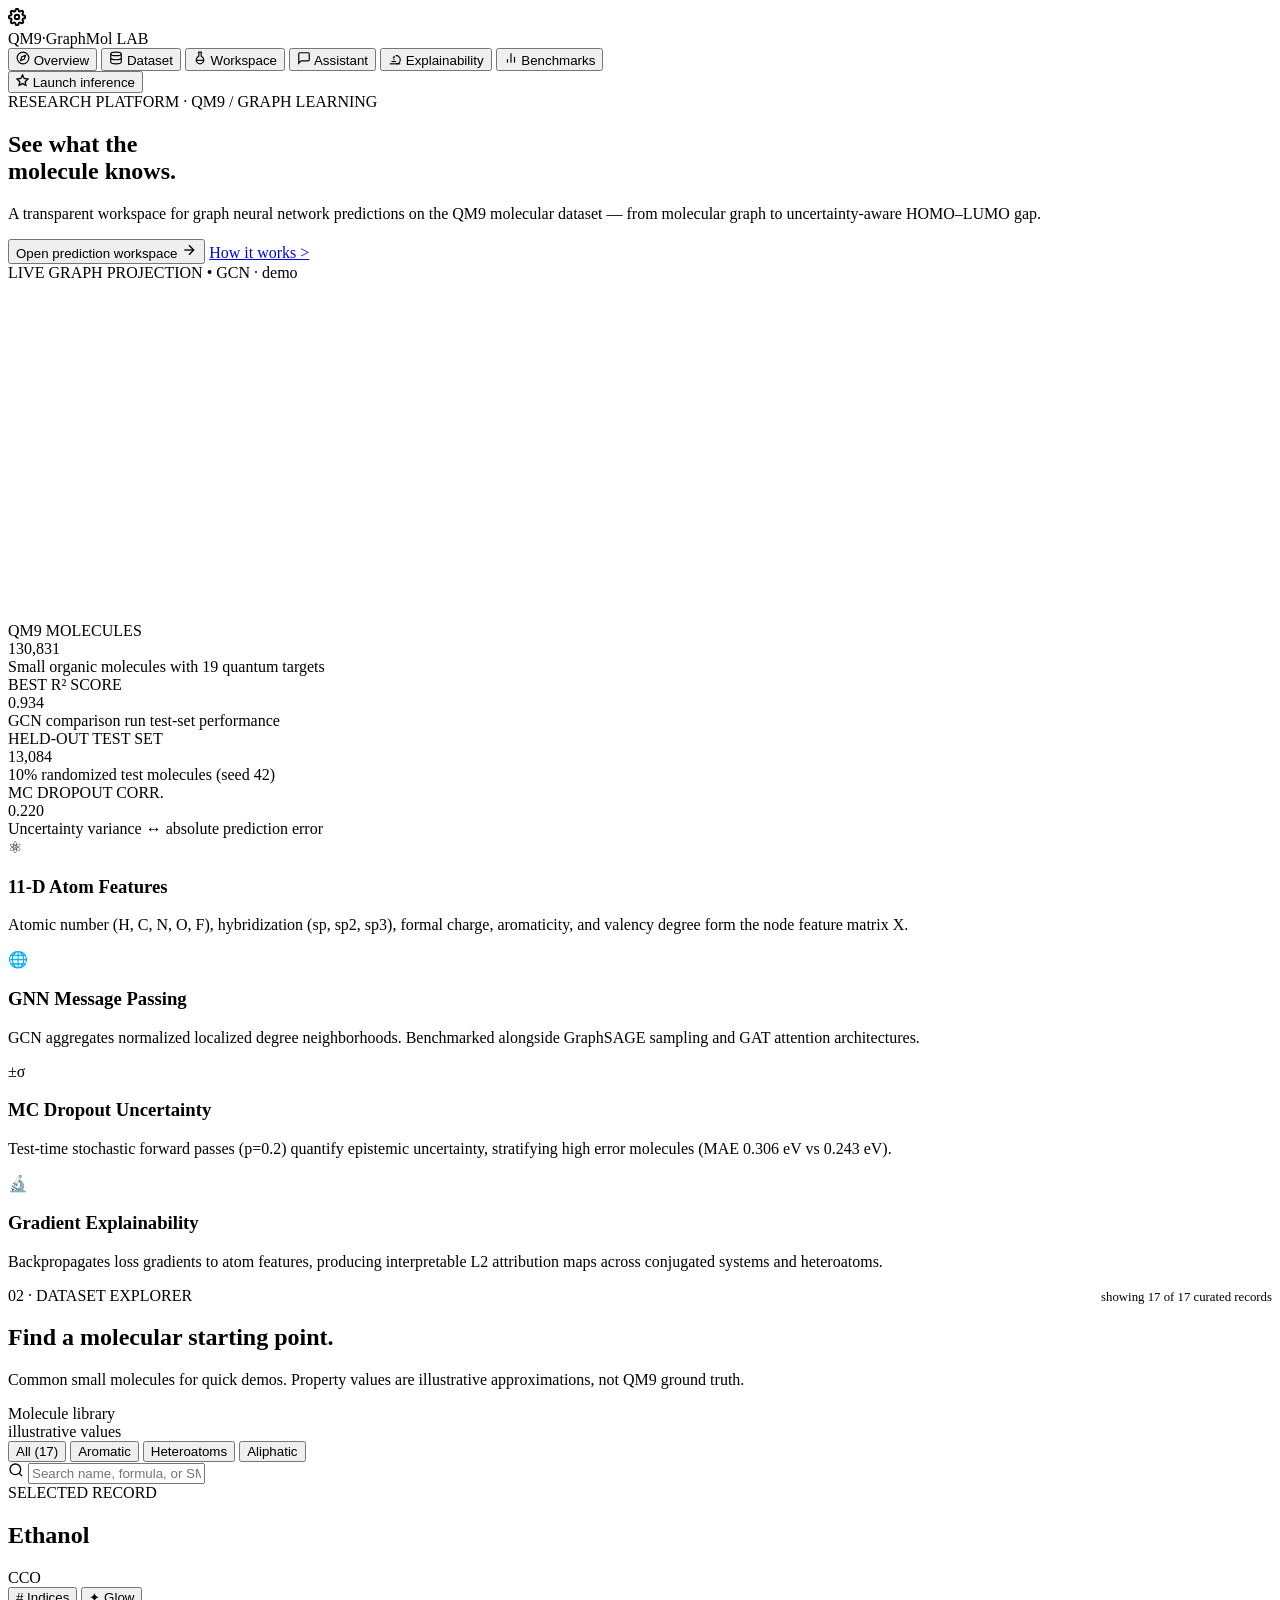
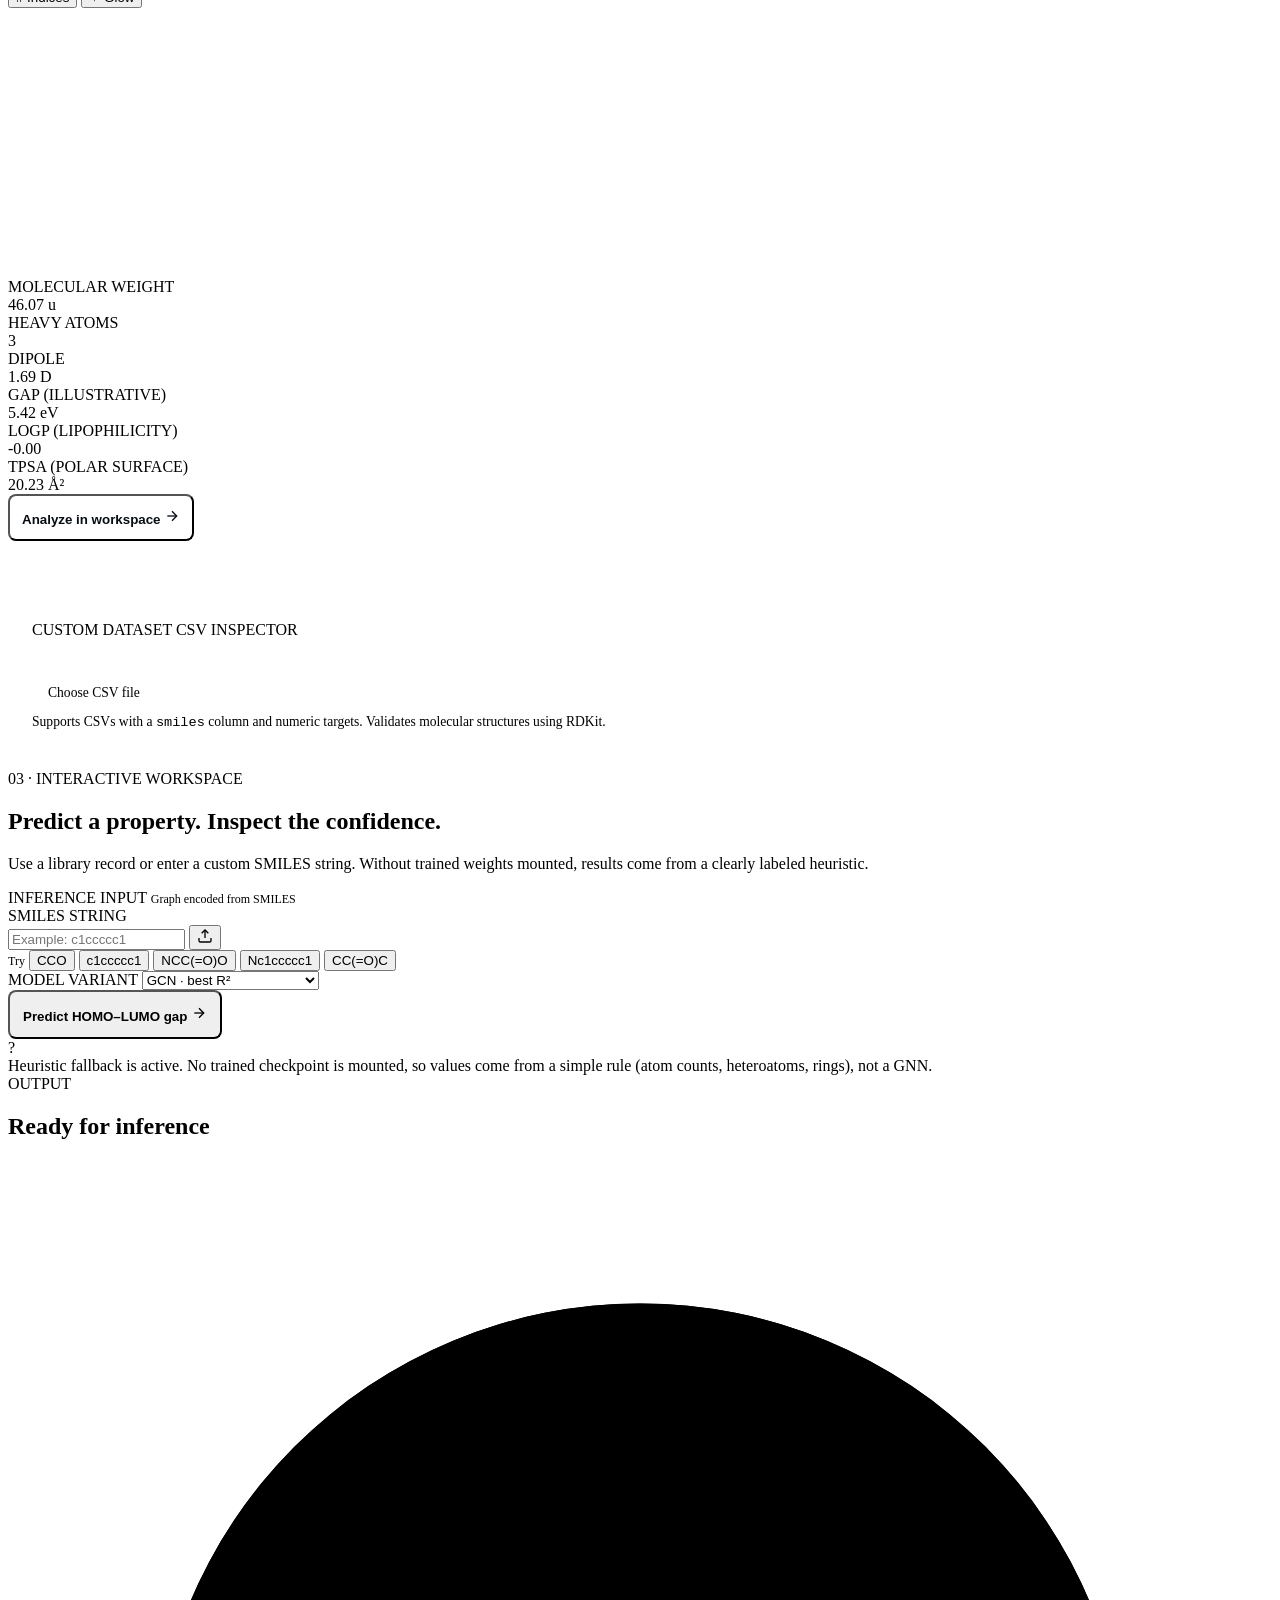
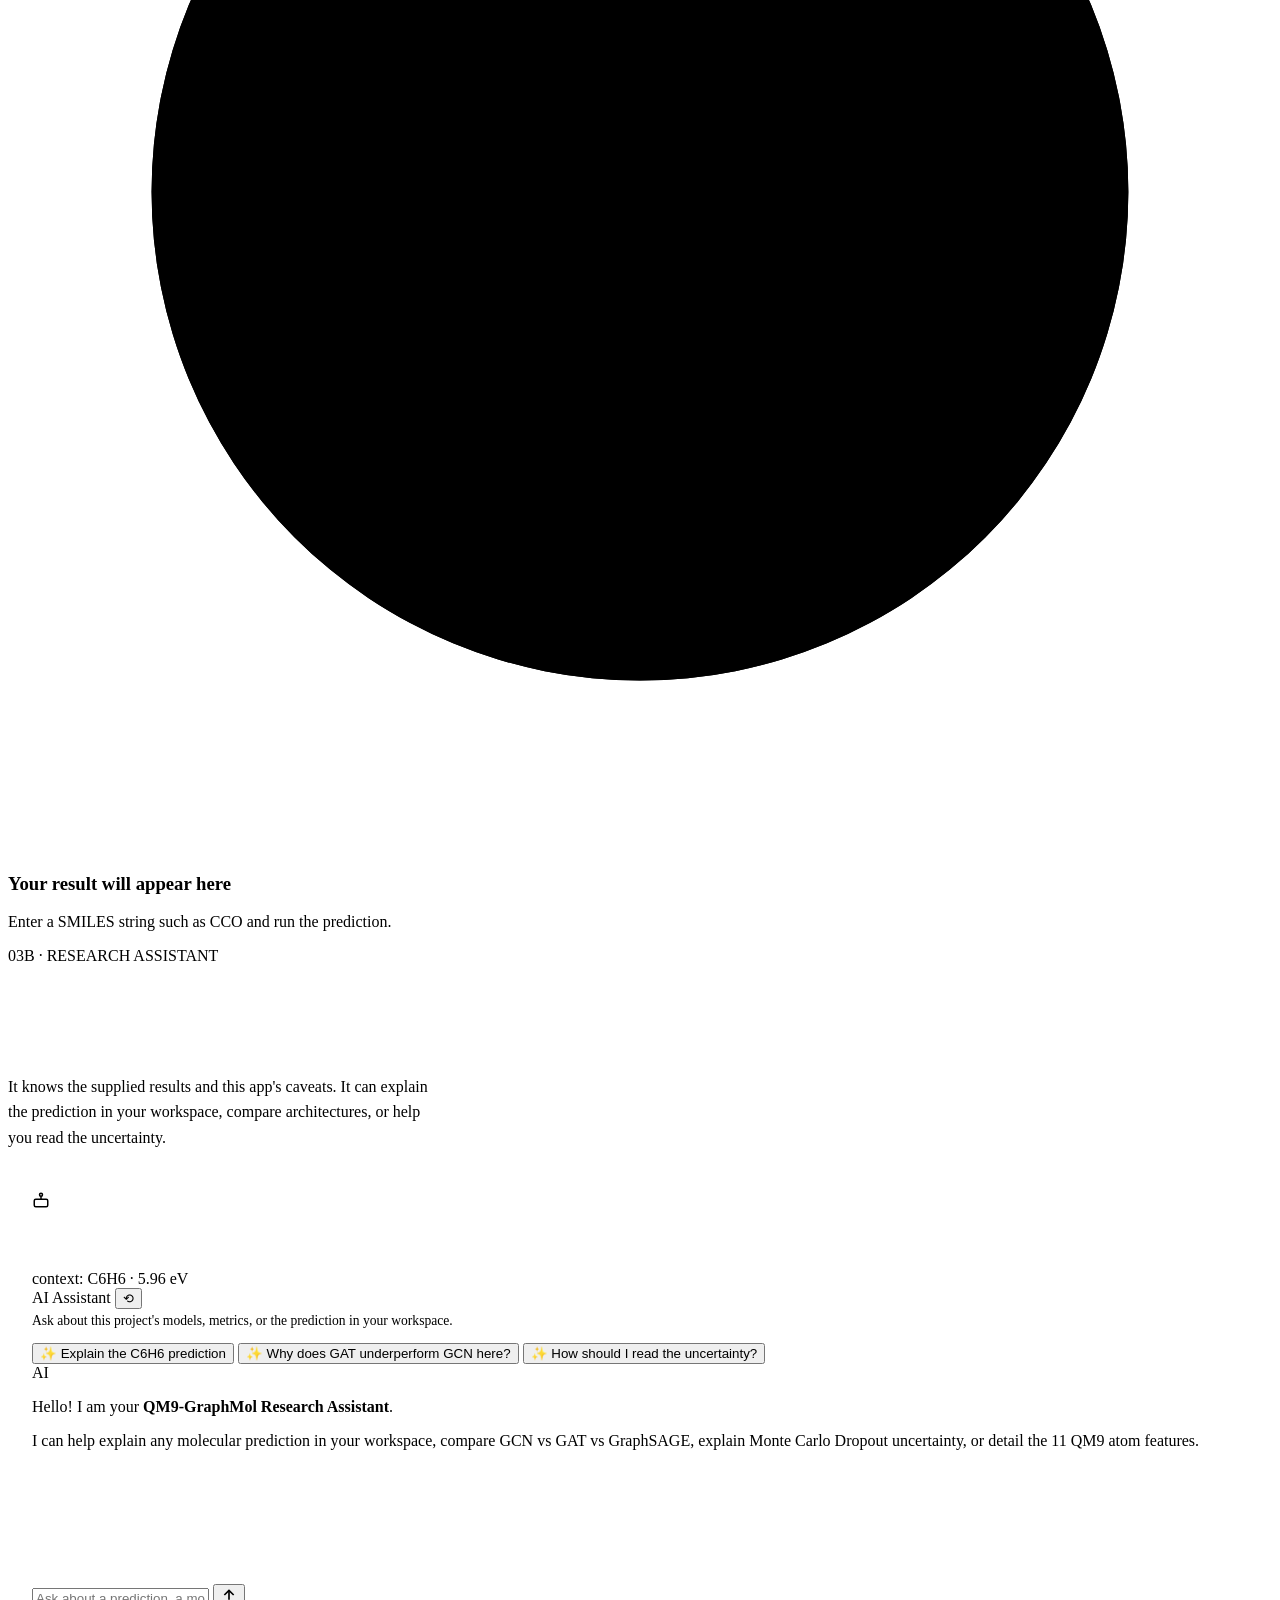
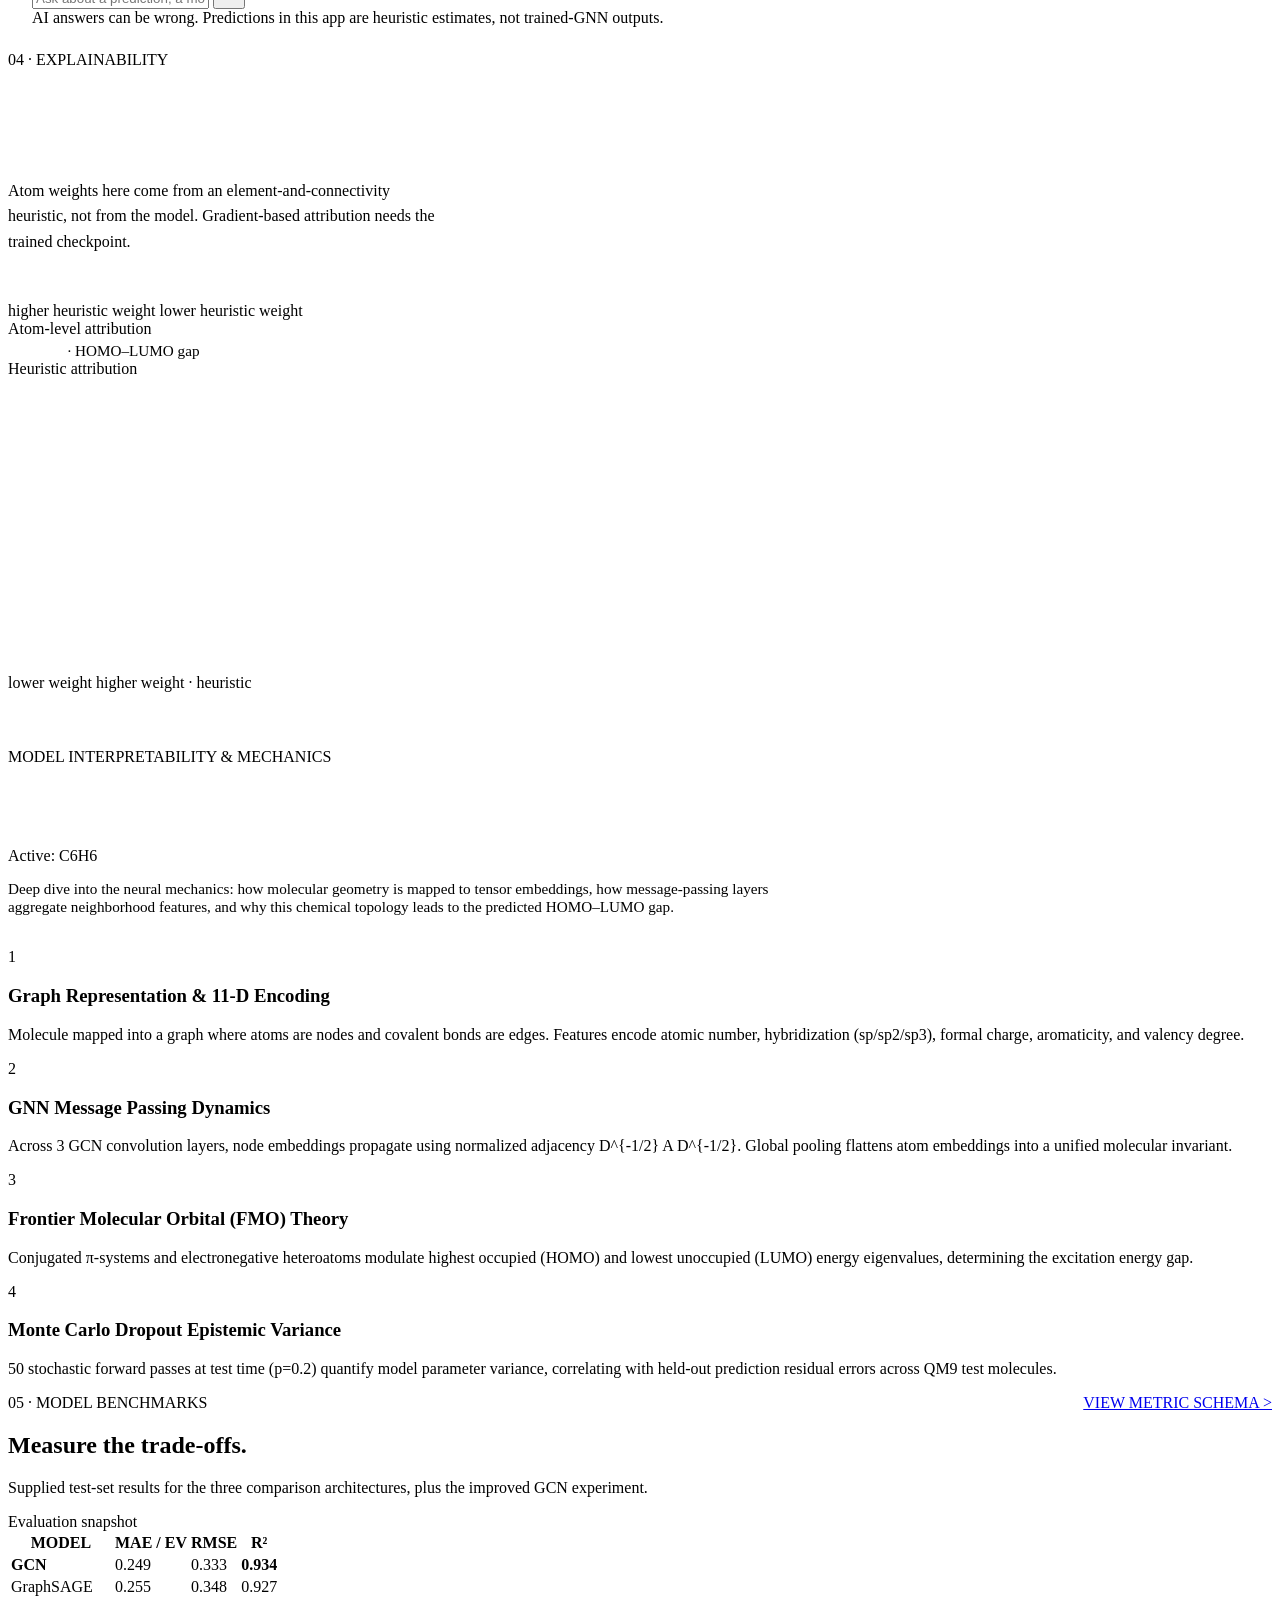
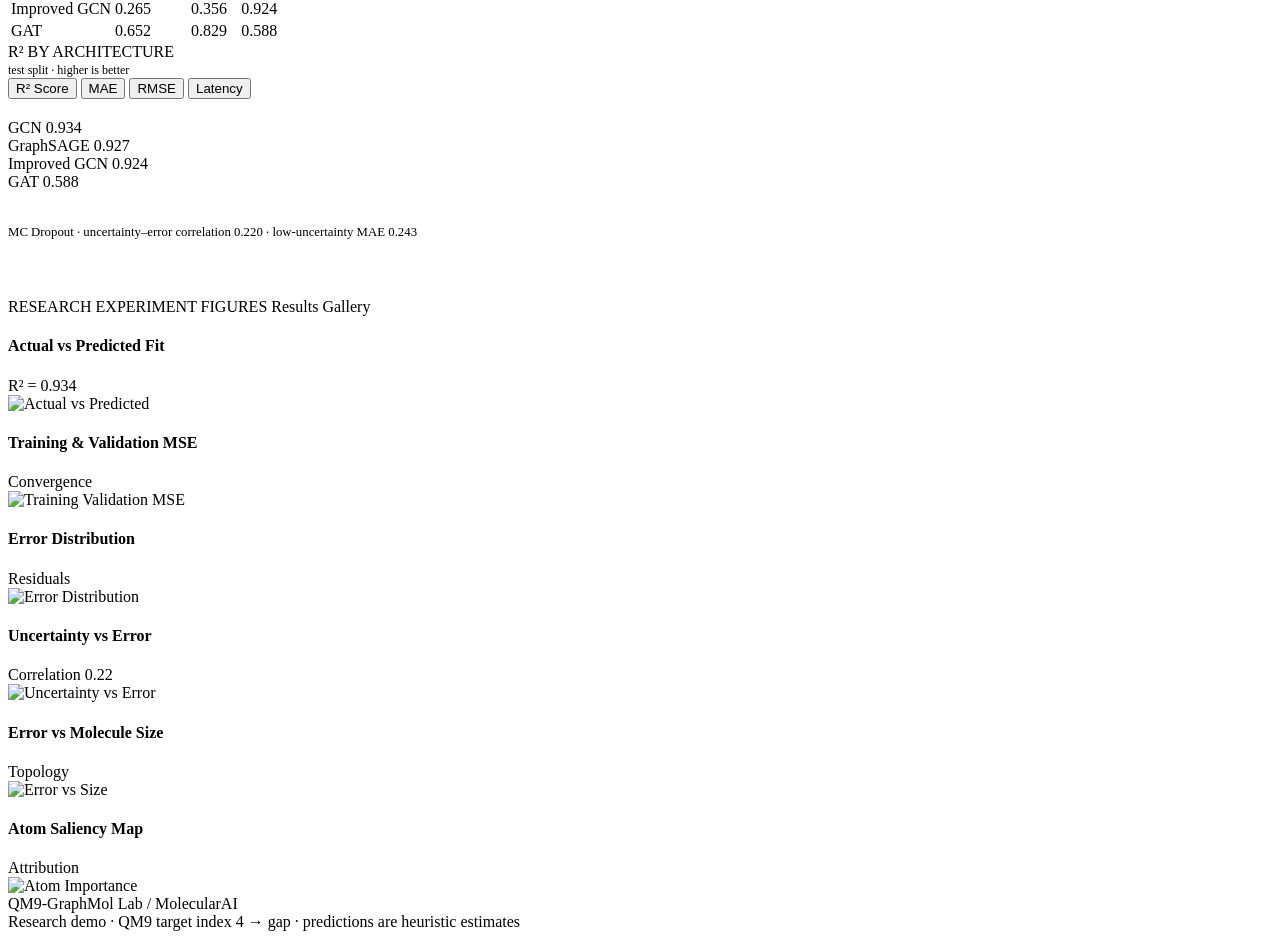
==== web/static/index.html @ 6fd1a696 "Initial commit: QM9-GraphMol Lab GNN platform with Vercel deployment support" ====
<!doctype html>
<html lang="en">
<head>
  <meta charset="utf-8" />
  <meta name="viewport" content="width=device-width, initial-scale=1" />
  <meta name="theme-color" content="#040711" />
  <title>QM9·GraphMol Lab — MolecularAI</title>
  <link rel="preconnect" href="https://fonts.googleapis.com">
  <link rel="preconnect" href="https://fonts.gstatic.com" crossorigin>
  <link href="https://fonts.googleapis.com/css2?family=Inter:wght@400;500;600;700;800&family=JetBrains+Mono:wght@500;700&display=swap" rel="stylesheet">
  <link rel="stylesheet" href="/assets/app.css" />
</head>
<body>

  <!-- Top Navigation Header -->
  <header class="app-header">
    <div class="brand" data-jump="overview">
      <div class="brand-icon">
        <svg viewBox="0 0 24 24" width="18" height="18" fill="none" stroke="currentColor" stroke-width="2.5">
          <circle cx="12" cy="12" r="3"></circle>
          <path d="M19.4 15a1.65 1.65 0 0 0 .33 1.82l.06.06a2 2 0 0 1 0 2.83 2 2 0 0 1-2.83 0l-.06-.06a1.65 1.65 0 0 0-1.82-.33 1.65 1.65 0 0 0-1 1.51V21a2 2 0 0 1-2 2 2 2 0 0 1-2-2v-.09A1.65 1.65 0 0 0 9 19.4a1.65 1.65 0 0 0-1.82.33l-.06.06a2 2 0 0 1-2.83 0 2 2 0 0 1 0-2.83l.06-.06a1.65 1.65 0 0 0 .33-1.82 1.65 1.65 0 0 0-1.51-1H3a2 2 0 0 1-2-2 2 2 0 0 1 2-2h.09A1.65 1.65 0 0 0 4.6 9a1.65 1.65 0 0 0-.33-1.82l-.06-.06a2 2 0 0 1 0-2.83 2 2 0 0 1 2.83 0l.06.06a1.65 1.65 0 0 0 1.82.33H9a1.65 1.65 0 0 0 1-1.51V3a2 2 0 0 1 2-2 2 2 0 0 1 2 2v.09a1.65 1.65 0 0 0 1 1.51 1.65 1.65 0 0 0 1.82-.33l.06-.06a2 2 0 0 1 2.83 0 2 2 0 0 1 0 2.83l-.06.06a1.65 1.65 0 0 0-.33 1.82V9a1.65 1.65 0 0 0 1.51 1H21a2 2 0 0 1 2 2 2 2 0 0 1-2 2h-.09a1.65 1.65 0 0 0-1.51 1z"></path>
        </svg>
      </div>
      <div class="brand-name">
        QM9·GraphMol <span class="lab-tag">LAB</span>
      </div>
    </div>

    <!-- Center Navigation Tabs -->
    <nav class="nav-tabs" id="navTabs">
      <button class="nav-tab active" data-tab="overview">
        <svg viewBox="0 0 24 24" width="14" height="14" fill="none" stroke="currentColor" stroke-width="2"><circle cx="12" cy="12" r="10"></circle><polygon points="16.24 7.76 14.12 14.12 7.76 16.24 9.88 9.88 16.24 7.76"></polygon></svg>
        Overview
      </button>
      <button class="nav-tab" data-tab="dataset">
        <svg viewBox="0 0 24 24" width="14" height="14" fill="none" stroke="currentColor" stroke-width="2"><ellipse cx="12" cy="5" rx="9" ry="3"></ellipse><path d="M21 12c0 1.66-4 3-9 3s-9-1.34-9-3"></path><path d="M3 5v14c0 1.66 4 3 9 3s9-1.34 9-3V5"></path></svg>
        Dataset
      </button>
      <button class="nav-tab" data-tab="workspace">
        <svg viewBox="0 0 24 24" width="14" height="14" fill="none" stroke="currentColor" stroke-width="2"><path d="M10 2v7.31"></path><path d="M14 9.3V1.99"></path><path d="M8.5 2h7"></path><path d="M14 9.3a6.5 6.5 0 1 1-4 0"></path><path d="M5.52 16h12.96"></path></svg>
        Workspace
      </button>
      <button class="nav-tab" data-tab="assistant">
        <svg viewBox="0 0 24 24" width="14" height="14" fill="none" stroke="currentColor" stroke-width="2"><path d="M21 15a2 2 0 0 1-2 2H7l-4 4V5a2 2 0 0 1 2-2h14a2 2 0 0 1 2 2z"></path></svg>
        Assistant
      </button>
      <button class="nav-tab" data-tab="explainability">
        <svg viewBox="0 0 24 24" width="14" height="14" fill="none" stroke="currentColor" stroke-width="2"><path d="M6 18h8"></path><path d="M3 22h18"></path><path d="M14 22a7 7 0 1 0 0-14h-1"></path><path d="M9 14h2"></path><path d="M9 12a2 2 0 0 1 2-2h1"></path></svg>
        Explainability
      </button>
      <button class="nav-tab" data-tab="benchmarks">
        <svg viewBox="0 0 24 24" width="14" height="14" fill="none" stroke="currentColor" stroke-width="2"><line x1="18" y1="20" x2="18" y2="10"></line><line x1="12" y1="20" x2="12" y2="4"></line><line x1="6" y1="20" x2="6" y2="14"></line></svg>
        Benchmarks
      </button>
    </nav>

    <!-- Right Action Button -->
    <div class="header-actions">
      <button class="btn-launch" id="headerLaunchBtn">
        <svg viewBox="0 0 24 24" width="13" height="13" fill="none" stroke="currentColor" stroke-width="2.5"><polygon points="12 2 15.09 8.26 22 9.27 17 14.14 18.18 21.02 12 17.77 5.82 21.02 7 14.14 2 9.27 8.91 8.26 12 2"></polygon></svg>
        Launch inference
      </button>
    </div>
  </header>

  <!-- Main Container -->
  <main class="main-content">

    <!-- ============================================================ -->
    <!-- 01. OVERVIEW -->
    <!-- ============================================================ -->
    <section class="page-section active" id="sec-overview">
      <div class="hero-layout">
        <div>
          <span class="eyebrow">RESEARCH PLATFORM · QM9 / GRAPH LEARNING</span>
          <h1 class="hero-title">See what the<br><span class="cyan-text">molecule</span> knows.</h1>
          <p class="hero-subtitle">
            A transparent workspace for graph neural network predictions on the QM9 molecular dataset — from molecular graph to uncertainty-aware HOMO–LUMO gap.
          </p>
          <div class="btn-group">
            <button class="btn-primary" data-jump="workspace">
              Open prediction workspace
              <svg viewBox="0 0 24 24" width="16" height="16" fill="none" stroke="currentColor" stroke-width="2"><line x1="5" y1="12" x2="19" y2="12"></line><polyline points="12 5 19 12 12 19"></polyline></svg>
            </button>
            <a href="#benchmarks" class="btn-ghost" data-jump="benchmarks">
              How it works &gt;
            </a>
          </div>
        </div>

        <!-- Live Graph Projection Card -->
        <div class="projection-card">
          <div class="card-header-bar">
            <span class="card-header-title">LIVE GRAPH PROJECTION</span>
            <span class="badge-tag pulse">• GCN · demo</span>
          </div>
          <div class="canvas-container" style="height: 340px;">
            <canvas id="heroCanvas"></canvas>
          </div>
        </div>
      </div>

      <!-- Metrics Strip -->
      <div class="metrics-strip">
        <div class="metric-card">
          <div class="metric-label">QM9 MOLECULES</div>
          <div class="metric-val cyan">130,831</div>
          <div class="metric-desc">Small organic molecules with 19 quantum targets</div>
        </div>
        <div class="metric-card">
          <div class="metric-label">BEST R² SCORE</div>
          <div class="metric-val cyan">0.934</div>
          <div class="metric-desc">GCN comparison run test-set performance</div>
        </div>
        <div class="metric-card">
          <div class="metric-label">HELD-OUT TEST SET</div>
          <div class="metric-val">13,084</div>
          <div class="metric-desc">10% randomized test molecules (seed 42)</div>
        </div>
        <div class="metric-card">
          <div class="metric-label">MC DROPOUT CORR.</div>
          <div class="metric-val">0.220</div>
          <div class="metric-desc">Uncertainty variance ↔ absolute prediction error</div>
        </div>
      </div>

      <!-- 4 Pillars -->
      <div class="features-grid">
        <div class="feature-box">
          <div class="feature-box-icon">⚛</div>
          <h3>11-D Atom Features</h3>
          <p>Atomic number (H, C, N, O, F), hybridization (sp, sp2, sp3), formal charge, aromaticity, and valency degree form the node feature matrix X.</p>
        </div>
        <div class="feature-box">
          <div class="feature-box-icon">🌐</div>
          <h3>GNN Message Passing</h3>
          <p>GCN aggregates normalized localized degree neighborhoods. Benchmarked alongside GraphSAGE sampling and GAT attention architectures.</p>
        </div>
        <div class="feature-box">
          <div class="feature-box-icon">±σ</div>
          <h3>MC Dropout Uncertainty</h3>
          <p>Test-time stochastic forward passes (p=0.2) quantify epistemic uncertainty, stratifying high error molecules (MAE 0.306 eV vs 0.243 eV).</p>
        </div>
        <div class="feature-box">
          <div class="feature-box-icon">🔬</div>
          <h3>Gradient Explainability</h3>
          <p>Backpropagates loss gradients to atom features, producing interpretable L2 attribution maps across conjugated systems and heteroatoms.</p>
        </div>
      </div>
    </section>

    <!-- ============================================================ -->
    <!-- 02. DATASET EXPLORER -->
    <!-- ============================================================ -->
    <section class="page-section" id="sec-dataset">
      <div class="section-header">
        <div style="display:flex; justify-content:space-between; align-items:baseline; flex-wrap:wrap; gap:1rem;">
          <div>
            <span class="eyebrow">02 · DATASET EXPLORER</span>
            <h1>Find a molecular starting point.</h1>
            <p>Common small molecules for quick demos. Property values are illustrative approximations, not QM9 ground truth.</p>
          </div>
          <span style="font-size:0.8rem; font-family:var(--font-mono); color:var(--text-dim);" id="libCountTop">showing 17 of 17 curated records</span>
        </div>
      </div>

      <div class="split-layout">
        <!-- Left: Molecule Library -->
        <div class="molecule-library-card">
          <div class="library-top">
            <div class="library-title">Molecule library</div>
            <span class="badge-tag">illustrative values</span>
          </div>

          <!-- Category filter pills -->
          <div class="category-pills-row" id="categoryPills">
            <button class="cat-pill active" data-cat="all">All (17)</button>
            <button class="cat-pill" data-cat="aromatic">Aromatic</button>
            <button class="cat-pill" data-cat="heteroatom">Heteroatoms</button>
            <button class="cat-pill" data-cat="aliphatic">Aliphatic</button>
          </div>

          <div class="search-box">
            <svg class="search-icon" viewBox="0 0 24 24" width="16" height="16" fill="none" stroke="currentColor" stroke-width="2"><circle cx="11" cy="11" r="8"></circle><line x1="21" y1="21" x2="16.65" y2="16.65"></line></svg>
            <input type="text" id="libSearch" placeholder="Search name, formula, or SMILES" />
          </div>

          <div class="molecule-list" id="moleculeList">
            <!-- Populated dynamically -->
          </div>
        </div>

        <!-- Right: Selected Record Panel -->
        <div class="record-panel">
          <div class="record-header">
            <div>
              <span class="card-header-title">SELECTED RECORD</span>
              <div class="record-title" style="margin-top: 0.25rem;">
                <h2 id="recName">Ethanol</h2>
                <span class="smiles" id="recSmiles">CCO</span>
              </div>
            </div>
            <!-- Canvas display settings toggles -->
            <div class="canvas-settings-bar">
              <button class="setting-toggle-btn active" id="toggleIndices" title="Toggle Atom Indices"># Indices</button>
              <button class="setting-toggle-btn active" id="toggleGlow" title="Toggle Neon Glow">✦ Glow</button>
            </div>
          </div>

          <div class="canvas-container" style="height: 270px;">
            <canvas id="datasetCanvas"></canvas>
          </div>

          <!-- 6 Stat Cards Grid -->
          <div class="stat-grid-6">
            <div class="stat-box">
              <div class="stat-box-label">MOLECULAR WEIGHT</div>
              <div class="stat-box-val" id="recWeight">46.07 u</div>
            </div>
            <div class="stat-box">
              <div class="stat-box-label">HEAVY ATOMS</div>
              <div class="stat-box-val" id="recHeavy">3</div>
            </div>
            <div class="stat-box">
              <div class="stat-box-label">DIPOLE</div>
              <div class="stat-box-val" id="recDipole">1.69 D</div>
            </div>
            <div class="stat-box">
              <div class="stat-box-label">GAP (ILLUSTRATIVE)</div>
              <div class="stat-box-val cyan" id="recGap">5.42 eV</div>
            </div>
            <div class="stat-box">
              <div class="stat-box-label">LOGP (LIPOPHILICITY)</div>
              <div class="stat-box-val" id="recLogP">-0.00</div>
            </div>
            <div class="stat-box">
              <div class="stat-box-label">TPSA (POLAR SURFACE)</div>
              <div class="stat-box-val" id="recTPSA">20.23 Å²</div>
            </div>
          </div>

          <button class="btn-primary" id="btnAnalyzeInWorkspace" style="background: #fff; color: #070d14; justify-content: center; font-weight: 700; padding: 12px; border-radius: 8px;">
            Analyze in workspace
            <svg viewBox="0 0 24 24" width="16" height="16" fill="none" stroke="currentColor" stroke-width="2"><line x1="5" y1="12" x2="19" y2="12"></line><polyline points="12 5 19 12 12 19"></polyline></svg>
          </button>
        </div>
      </div>

      <!-- Custom Dataset CSV Inspector -->
      <div style="margin-top: 3.5rem; background: var(--bg-card); border: 1px solid var(--border); border-radius: 14px; padding: 1.5rem;">
        <div class="card-header-bar">
          <div>
            <span class="card-header-title">CUSTOM DATASET CSV INSPECTOR</span>
            <h3 style="font-size: 1.15rem; color:#fff; margin-top: 4px;">Bring your own molecular CSV</h3>
          </div>
          <label class="btn-ghost" style="cursor: pointer; padding: 6px 16px; font-size: 0.85rem;">
            Choose CSV file
            <input type="file" id="csvFileInput" accept=".csv,.txt" style="display:none;" />
          </label>
        </div>
        <p style="font-size: 0.85rem; color: var(--text-muted); margin-bottom: 1rem;">
          Supports CSVs with a <code>smiles</code> column and numeric targets. Validates molecular structures using RDKit.
        </p>
        <div id="csvUploadReport" style="display:none;"></div>
      </div>
    </section>

    <!-- ============================================================ -->
    <!-- 03. INTERACTIVE WORKSPACE -->
    <!-- ============================================================ -->
    <section class="page-section" id="sec-workspace">
      <div class="section-header">
        <span class="eyebrow">03 · INTERACTIVE WORKSPACE</span>
        <h1>Predict a property. Inspect the confidence.</h1>
        <p>Use a library record or enter a custom SMILES string. Without trained weights mounted, results come from a clearly labeled heuristic.</p>
      </div>

      <div class="split-layout">
        <!-- Left: Inference input -->
        <div class="workspace-form-card">
          <div class="card-header-bar">
            <span class="card-header-title">INFERENCE INPUT</span>
            <span style="font-size: 0.75rem; color: var(--text-dim);">Graph encoded from SMILES</span>
          </div>

          <div class="form-group">
            <label class="form-label">SMILES STRING</label>
            <div class="smiles-input-wrap">
              <input type="text" id="wsSmilesInput" value="" placeholder="Example: c1ccccc1" />
              <button class="input-action-btn" id="btnUploadSmiles" title="Clear or sample">
                <svg viewBox="0 0 24 24" width="16" height="16" fill="none" stroke="currentColor" stroke-width="2"><path d="M21 15v4a2 2 0 0 1-2 2H5a2 2 0 0 1-2-2v-4"></path><polyline points="17 8 12 3 7 8"></polyline><line x1="12" y1="3" x2="12" y2="15"></line></svg>
              </button>
            </div>
          </div>

          <div class="quick-chips">
            <span style="font-size: 0.75rem; color: var(--text-dim);">Try</span>
            <button class="chip" data-chip="CCO">CCO</button>
            <button class="chip" data-chip="c1ccccc1">c1ccccc1</button>
            <button class="chip" data-chip="NCC(=O)O">NCC(=O)O</button>
            <button class="chip" data-chip="Nc1ccccc1">Nc1ccccc1</button>
            <button class="chip" data-chip="CC(=O)C">CC(=O)C</button>
          </div>

          <div class="form-group">
            <label class="form-label">MODEL VARIANT</label>
            <select class="model-select" id="wsModelSelect">
              <option value="gcn">GCN · best R²</option>
              <option value="gat">GAT · comparison</option>
              <option value="improved_gcn">Improved GCN</option>
              <option value="graphsage">GraphSAGE · comparison</option>
            </select>
          </div>

          <button class="btn-primary" id="btnRunPrediction" style="justify-content: center; padding: 13px; font-weight: 700; border-radius: 8px;">
            Predict HOMO–LUMO gap
            <svg viewBox="0 0 24 24" width="16" height="16" fill="none" stroke="currentColor" stroke-width="2"><line x1="5" y1="12" x2="19" y2="12"></line><polyline points="12 5 19 12 12 19"></polyline></svg>
          </button>

          <div class="heuristic-notice">
            <div class="notice-icon">?</div>
            <div>
              Heuristic fallback is active. No trained checkpoint is mounted, so values come from a simple rule (atom counts, heteroatoms, rings), not a GNN.
            </div>
          </div>
        </div>

        <!-- Right: Output Panel -->
        <div class="workspace-output-card" id="wsOutputCard">
          
          <!-- STATE A: INITIAL / EMPTY (Exact match to media_1794076168884_e1e6eb2d.png) -->
          <div class="ws-empty-view" id="wsEmptyView">
            <div class="card-header-bar" style="width: 100%;">
              <span class="card-header-title">OUTPUT</span>
            </div>
            <h2 class="output-ready-title">Ready for inference</h2>
            
            <div class="speed-gauge-wrap">
              <svg viewBox="0 0 36 36" class="gauge-svg">
                <path class="gauge-bg"
                  d="M18 4.0845
                    a 13.9155 13.9155 0 0 1 0 27.831
                    a 13.9155 13.9155 0 0 1 0 -27.831"
                  stroke-dasharray="75, 100" />
                <path class="gauge-val"
                  d="M18 4.0845
                    a 13.9155 13.9155 0 0 1 0 27.831
                    a 13.9155 13.9155 0 0 1 0 -27.831"
                  stroke-dasharray="30, 100" />
              </svg>
              <div class="gauge-center-needle">
                <svg viewBox="0 0 24 24" width="22" height="22" fill="none" stroke="var(--cyan)" stroke-width="2.2">
                  <path d="M12 2v4"></path>
                  <circle cx="12" cy="12" r="3"></circle>
                  <line x1="12" y1="12" x2="18" y2="8"></line>
                </svg>
              </div>
            </div>

            <h3 class="empty-headline">Your result will appear here</h3>
            <p class="empty-sub">
              Enter a SMILES string such as <span class="cyan-code">CCO</span> and run the prediction.
            </p>
          </div>

          <!-- STATE B: ACTIVE PREDICTION OUTPUT (Exact match to media_1794076010938_698d24bc.png) -->
          <div class="ws-result-view" id="wsResultView" style="display: none;">
            <div class="output-title-bar">
              <div>
                <span class="card-header-title">OUTPUT</span>
                <h2 id="wsOutTitle">C6H6 prediction</h2>
              </div>
              <span class="badge-tag gold" id="wsStatusBadge">Heuristic fallback</span>
            </div>

            <div class="stats-3-col" style="margin-top: 1.5rem;">
              <div class="stat-item">
                <div class="stat-label">PREDICTED GAP</div>
                <div class="stat-value cyan" id="wsOutGap">5.96 eV</div>
              </div>
              <div class="stat-item">
                <div class="stat-label">UNCERTAINTY ±Σ</div>
                <div class="stat-value amber" id="wsOutUncertainty">±0.23 eV</div>
              </div>
              <div class="stat-item">
                <div class="stat-label">CONFIDENCE</div>
                <div class="stat-value status-badge" id="wsOutConfidence">moderate</div>
              </div>
            </div>

            <!-- Uncertainty Track -->
            <div class="uncertainty-track-container" style="margin-top: 2rem;">
              <div class="uncertainty-header">
                <span>±1.96σ band (heuristic)</span>
                <span id="wsBandRange">5.51 — 6.41 eV</span>
              </div>
              <div class="track-bar">
                <div class="track-fill" id="wsTrackFill" style="left: 30%; width: 45%;"></div>
                <div class="track-marker" id="wsTrackMarker" style="left: 52%;"></div>
              </div>
            </div>

            <div class="output-footnote" id="wsOutFootnote" style="margin-top: 1.5rem;">
              Heuristic estimate anchored to the illustrative library value for this molecule. No trained GNN was run.
            </div>

            <!-- Live Molecule Inline Canvas preview in Workspace -->
            <div class="workspace-inline-canvas-wrap" style="margin-top: 1.5rem;">
              <div class="structure-preview-header">
                <div class="card-header-title">STRUCTURE PREVIEW</div>
                <div class="canvas-view-controls">
                  <button class="ctrl-btn active" id="btnWsMotion" title="Toggle Organic Molecular Motion">✦ Motion</button>
                  <button class="ctrl-btn" id="btnWsConnect" title="Replay Animated Connection">⚡ Connect</button>
                  <button class="ctrl-btn" id="btnWsZoomIn" title="Zoom In (+)">+</button>
                  <button class="ctrl-btn" id="btnWsZoomOut" title="Zoom Out (−)">−</button>
                  <button class="ctrl-btn" id="btnWsFit" title="Fit & Center View">⊡ Fit</button>
                  <button class="ctrl-btn" id="btnWsFullModal" title="Open Full Screen Review">⛶ Full View</button>
                </div>
              </div>
              <div class="canvas-container interactive-canvas-container" style="height: 250px; position: relative;">
                <canvas id="wsMoleculeCanvas" style="width: 100%; height: 100%; display: block;"></canvas>
                <div class="canvas-hint-pill">⚡ Live Molecular Physics · Scroll to zoom · Drag to pan</div>
              </div>
            </div>

            <div class="output-actions-bar" style="margin-top: 1.5rem;">
              <button class="btn-ghost" id="btnExplainAtoms" style="font-size: 0.85rem; padding: 8px 16px; border-radius: 6px; display:inline-flex; align-items:center; gap:0.5rem;">
                Explain atoms
                <svg viewBox="0 0 24 24" width="15" height="15" fill="none" stroke="currentColor" stroke-width="2"><path d="M6 18h8"></path><path d="M3 22h18"></path><path d="M14 22a7 7 0 1 0 0-14h-1"></path></svg>
              </button>
              <span style="font-size: 0.8rem; font-family: var(--font-mono); color: var(--text-dim);" id="wsRefNote">Illustrative reference 5.92 eV</span>
            </div>
          </div>

        </div>
      </div>
    </section>

    <!-- ============================================================ -->
    <!-- 03B. RESEARCH ASSISTANT -->
    <!-- ============================================================ -->
    <section class="page-section" id="sec-assistant">
      <div class="split-layout">
        <!-- Left: Text -->
        <div>
          <span class="eyebrow">03B · RESEARCH ASSISTANT</span>
          <h1 style="font-size: 3rem; font-weight:800; color:#fff; line-height:1.1; margin-bottom:1rem;">Ask the project.</h1>
          <p style="font-size: 1rem; color:var(--text-muted); line-height:1.6; max-width:440px;">
            It knows the supplied results and this app's caveats. It can explain the prediction in your workspace, compare architectures, or help you read the uncertainty.
          </p>
        </div>

        <!-- Right: Assistant Panel -->
        <div class="workspace-form-card" style="padding: 1.5rem; gap: 1rem;">
          <div class="assistant-card-header">
            <div class="assistant-title-group">
              <div class="assistant-icon-box">
                <svg viewBox="0 0 24 24" width="18" height="18" fill="none" stroke="currentColor" stroke-width="2"><rect x="3" y="11" width="18" height="10" rx="2"></rect><circle cx="12" cy="5" r="2"></circle><path d="M12 7v4"></path><line x1="8" y1="16" x2="8" y2="16"></line><line x1="16" y1="16" x2="16" y2="16"></line></svg>
              </div>
              <div>
                <h3 style="font-size: 1.15rem; font-weight:700; color:#fff;">Research assistant</h3>
                <span class="assistant-context" id="assistantContext">context: C6H6 · 5.96 eV</span>
              </div>
            </div>
            <div class="assistant-meta">
              <span class="badge-tag">AI Assistant</span>
              <button class="btn-icon" id="btnResetChat" title="Reset chat">⟲</button>
            </div>
          </div>

          <p style="font-size: 0.85rem; color: var(--text-muted); margin-top: 0.25rem;">
            Ask about this project's models, metrics, or the prediction in your workspace.
          </p>

          <!-- Prompt Chips -->
          <div class="prompt-chips-row">
            <button class="prompt-chip" data-ask="Explain the C6H6 prediction">✨ Explain the C6H6 prediction</button>
            <button class="prompt-chip" data-ask="Why does GAT underperform GCN here?">✨ Why does GAT underperform GCN here?</button>
            <button class="prompt-chip" data-ask="How should I read the uncertainty?">✨ How should I read the uncertainty?</button>
          </div>

          <!-- Chat History -->
          <div class="chat-history" id="chatHistory" style="min-height: 220px; max-height: 340px;">
            <div class="chat-msg assistant">
              <div class="chat-avatar">AI</div>
              <div class="chat-bubble">
                <p>Hello! I am your <strong>QM9-GraphMol Research Assistant</strong>.</p>
                <p>I can help explain any molecular prediction in your workspace, compare GCN vs GAT vs GraphSAGE, explain Monte Carlo Dropout uncertainty, or detail the 11 QM9 atom features.</p>
              </div>
            </div>
          </div>

          <!-- Chat Input -->
          <div class="chat-input-bar">
            <input type="text" id="chatInput" placeholder="Ask about a prediction, a model, or the uncertainty..." />
            <button class="btn-send" id="btnSendChat">
              <svg viewBox="0 0 24 24" width="16" height="16" fill="none" stroke="currentColor" stroke-width="2.5"><line x1="12" y1="19" x2="12" y2="5"></line><polyline points="5 12 12 5 19 12"></polyline></svg>
            </button>
          </div>

          <div class="assistant-disclaimer">
            AI answers can be wrong. Predictions in this app are heuristic estimates, not trained-GNN outputs.
          </div>
        </div>
      </div>
    </section>

    <!-- ============================================================ -->
    <!-- 04. EXPLAINABILITY & DOWNSIDE WORKING ANALYSIS -->
    <!-- ============================================================ -->
    <section class="page-section" id="sec-explainability">
      <div class="split-layout">
        <!-- Left: Text & Bottom Legend -->
        <div>
          <span class="eyebrow">04 · EXPLAINABILITY</span>
          <h1 style="font-size: 3rem; font-weight:800; color:#fff; line-height:1.1; margin-bottom:1rem;">
            Every prediction should show its work.
          </h1>
          <p style="font-size: 1rem; color:var(--text-muted); line-height:1.6; max-width:440px; margin-bottom: 3rem;">
            Atom weights here come from an element-and-connectivity heuristic, not from the model. Gradient-based attribution needs the trained checkpoint.
          </p>
          <div class="explain-legend-bottom">
            <span><span class="legend-dot high"></span> higher heuristic weight</span>
            <span><span class="legend-dot low"></span> lower heuristic weight</span>
          </div>
        </div>

        <!-- Right: Attribution Card -->
        <div class="workspace-output-card">
          <div class="output-title-bar">
            <div>
              <span class="card-header-title">Atom-level attribution</span>
              <div style="font-size: 0.95rem; font-family: var(--font-mono); color: var(--text-dim); margin-top: 4px;">
                <span id="expMolFormula" style="color: #fff; font-weight:600;">c1ccccc1</span> · HOMO–LUMO gap
              </div>
            </div>
            <span class="badge-tag purple">Heuristic attribution</span>
          </div>

          <!-- Canvas -->
          <div class="canvas-container" style="height: 280px; margin-top: 1rem;">
            <canvas id="explainCanvas"></canvas>
          </div>

          <div class="explain-canvas-legend">
            <span><span class="legend-dot low"></span> lower weight</span>
            <span><span class="legend-dot high"></span> higher weight · heuristic</span>
          </div>

          <!-- Atom Score Cards Grid -->
          <div class="atom-weights-grid" id="atomWeightsGrid" style="margin-top: 1rem;">
            <!-- Populated dynamically via app.js -->
          </div>
        </div>
      </div>

      <!-- DOWNSIDE WORKING ANALYSIS SECTION -->
      <div class="downside-analysis-wrap" style="margin-top: 3.5rem;">
        <div class="card-header-bar">
          <div>
            <span class="eyebrow">MODEL INTERPRETABILITY & MECHANICS</span>
            <h2 style="font-size: 1.8rem; font-weight: 800; color: #fff;">Downside Working Analysis: How the Models Work</h2>
          </div>
          <span class="badge-tag pulse" id="analysisTargetPill">Active: C6H6</span>
        </div>
        <p style="color: var(--text-muted); font-size: 0.95rem; max-width: 780px; margin-bottom: 2rem;">
          Deep dive into the neural mechanics: how molecular geometry is mapped to tensor embeddings, how message-passing layers aggregate neighborhood features, and why this chemical topology leads to the predicted HOMO–LUMO gap.
        </p>

        <!-- 4 Working Breakdown Cards -->
        <div class="working-analysis-grid">
          <div class="working-card">
            <div class="working-card-icon">1</div>
            <h3>Graph Representation & 11-D Encoding</h3>
            <p id="anaGraphEncoding">
              Molecule mapped into a graph where atoms are nodes and covalent bonds are edges. Features encode atomic number, hybridization (sp/sp2/sp3), formal charge, aromaticity, and valency degree.
            </p>
          </div>

          <div class="working-card">
            <div class="working-card-icon">2</div>
            <h3>GNN Message Passing Dynamics</h3>
            <p id="anaMessagePassing">
              Across 3 GCN convolution layers, node embeddings propagate using normalized adjacency D^{-1/2} A D^{-1/2}. Global pooling flattens atom embeddings into a unified molecular invariant.
            </p>
          </div>

          <div class="working-card">
            <div class="working-card-icon">3</div>
            <h3>Frontier Molecular Orbital (FMO) Theory</h3>
            <p id="anaFmoTheory">
              Conjugated π-systems and electronegative heteroatoms modulate highest occupied (HOMO) and lowest unoccupied (LUMO) energy eigenvalues, determining the excitation energy gap.
            </p>
          </div>

          <div class="working-card">
            <div class="working-card-icon">4</div>
            <h3>Monte Carlo Dropout Epistemic Variance</h3>
            <p id="anaUncertainty">
              50 stochastic forward passes at test time (p=0.2) quantify model parameter variance, correlating with held-out prediction residual errors across QM9 test molecules.
            </p>
          </div>
        </div>
      </div>
    </section>

    <!-- ============================================================ -->
    <!-- 05. MODEL BENCHMARKS -->
    <!-- ============================================================ -->
    <section class="page-section" id="sec-benchmarks">
      <div class="section-header">
        <div style="display:flex; justify-content:space-between; align-items:baseline;">
          <div>
            <span class="eyebrow">05 · MODEL BENCHMARKS</span>
            <h1>Measure the trade-offs.</h1>
            <p>Supplied test-set results for the three comparison architectures, plus the improved GCN experiment.</p>
          </div>
          <a href="#benchmarks" class="link-cyan" id="btnViewMetricSchema">VIEW METRIC SCHEMA &gt;</a>
        </div>
      </div>

      <div class="split-layout">
        <!-- Left: Evaluation Snapshot Table -->
        <div class="record-panel">
          <div class="card-header-bar">
            <span class="card-header-title">Evaluation snapshot</span>
          </div>

          <div class="benchmark-table-wrap">
            <table class="benchmark-table" id="benchmarkTable">
              <thead>
                <tr>
                  <th>MODEL</th>
                  <th>MAE / EV</th>
                  <th>RMSE</th>
                  <th>R²</th>
                </tr>
              </thead>
              <tbody>
                <tr class="best-row">
                  <td><span class="status-indicator-green"></span> <strong>GCN</strong></td>
                  <td>0.249</td>
                  <td>0.333</td>
                  <td><strong>0.934</strong></td>
                </tr>
                <tr>
                  <td>GraphSAGE</td>
                  <td>0.255</td>
                  <td>0.348</td>
                  <td>0.927</td>
                </tr>
                <tr>
                  <td>Improved GCN</td>
                  <td>0.265</td>
                  <td>0.356</td>
                  <td>0.924</td>
                </tr>
                <tr>
                  <td>GAT</td>
                  <td>0.652</td>
                  <td>0.829</td>
                  <td>0.588</td>
                </tr>
              </tbody>
            </table>
          </div>
        </div>

        <!-- Right: Animated Benchmark Bars & Metric Graph Switcher -->
        <div class="record-panel">
          <div class="card-header-bar">
            <div>
              <span class="card-header-title" id="benchmarkGraphTitle">R² BY ARCHITECTURE</span>
              <div style="font-size: 0.75rem; color: var(--text-dim); margin-top: 2px;" id="benchmarkGraphSubtitle">test split · higher is better</div>
            </div>
            <!-- Graph Metric Switcher -->
            <div class="graph-metric-pills" id="graphMetricPills">
              <button class="metric-pill active" data-metric="r2">R² Score</button>
              <button class="metric-pill" data-metric="mae">MAE</button>
              <button class="metric-pill" data-metric="rmse">RMSE</button>
              <button class="metric-pill" data-metric="latency">Latency</button>
            </div>
          </div>

          <div class="r2-bars-wrap" id="benchmarkBarsWrap" style="margin-top: 1.25rem;">
            <!-- Rendered and smoothly animated by app.js -->
            <div class="r2-bar-item">
              <div class="r2-bar-meta">
                <span>GCN</span>
                <span class="metric-val" style="color:var(--cyan); font-family:var(--font-mono);">0.934</span>
              </div>
              <div class="r2-bar-track">
                <div class="r2-bar-fill" style="width: 0%;" data-target="93.4%"></div>
              </div>
            </div>

            <div class="r2-bar-item">
              <div class="r2-bar-meta">
                <span>GraphSAGE</span>
                <span class="metric-val" style="color:var(--cyan); font-family:var(--font-mono);">0.927</span>
              </div>
              <div class="r2-bar-track">
                <div class="r2-bar-fill" style="width: 0%;" data-target="92.7%"></div>
              </div>
            </div>

            <div class="r2-bar-item">
              <div class="r2-bar-meta">
                <span>Improved GCN</span>
                <span class="metric-val" style="color:var(--cyan); font-family:var(--font-mono);">0.924</span>
              </div>
              <div class="r2-bar-track">
                <div class="r2-bar-fill" style="width: 0%;" data-target="92.4%"></div>
              </div>
            </div>

            <div class="r2-bar-item">
              <div class="r2-bar-meta">
                <span>GAT</span>
                <span class="metric-val" style="color:var(--amber); font-family:var(--font-mono);">0.588</span>
              </div>
              <div class="r2-bar-track">
                <div class="r2-bar-fill gold" style="width: 0%;" data-target="58.8%"></div>
              </div>
            </div>
          </div>

          <div style="margin-top: 2rem; font-size: 0.8rem; color: var(--text-dim); line-height: 1.5;">
            MC Dropout · uncertainty–error correlation 0.220 · low-uncertainty MAE 0.243
          </div>
        </div>
      </div>

      <!-- Figures Gallery -->
      <div style="margin-top: 3.5rem;">
        <div class="card-header-bar">
          <span class="card-header-title">RESEARCH EXPERIMENT FIGURES</span>
          <span class="badge-tag">Results Gallery</span>
        </div>

        <div class="plots-gallery">
          <div class="plot-card">
            <div class="plot-card-head">
              <h4>Actual vs Predicted Fit</h4>
              <span class="badge-tag">R² = 0.934</span>
            </div>
            <img src="/assets/results/actual_vs_predicted.png" alt="Actual vs Predicted">
          </div>

          <div class="plot-card">
            <div class="plot-card-head">
              <h4>Training & Validation MSE</h4>
              <span class="badge-tag">Convergence</span>
            </div>
            <img src="/assets/results/training_validation_mse.png" alt="Training Validation MSE">
          </div>

          <div class="plot-card">
            <div class="plot-card-head">
              <h4>Error Distribution</h4>
              <span class="badge-tag">Residuals</span>
            </div>
            <img src="/assets/results/error_distribution.png" alt="Error Distribution">
          </div>

          <div class="plot-card">
            <div class="plot-card-head">
              <h4>Uncertainty vs Error</h4>
              <span class="badge-tag">Correlation 0.22</span>
            </div>
            <img src="/assets/results/uncertainty_vs_error.png" alt="Uncertainty vs Error">
          </div>

          <div class="plot-card">
            <div class="plot-card-head">
              <h4>Error vs Molecule Size</h4>
              <span class="badge-tag">Topology</span>
            </div>
            <img src="/assets/results/error_vs_molecule_size.png" alt="Error vs Size">
          </div>

          <div class="plot-card">
            <div class="plot-card-head">
              <h4>Atom Saliency Map</h4>
              <span class="badge-tag">Attribution</span>
            </div>
            <img src="/assets/results/atom_importance.png" alt="Atom Importance">
          </div>
        </div>
      </div>
    </section>

  </main>

  <!-- Global Footer -->
  <footer class="app-footer">
    <div>QM9-GraphMol Lab / MolecularAI</div>
    <div>Research demo · QM9 target index 4 → gap · predictions are heuristic estimates</div>
  </footer>

  <!-- Modal for Full View Structure Review -->
  <div class="modal-overlay" id="structureModal" style="display: none;">
    <div class="modal-card">
      <div class="modal-header">
        <div>
          <span class="card-header-title">MOLECULAR STRUCTURE INSPECTOR</span>
          <h3 id="modalMolTitle" style="color:#fff; font-size:1.3rem; margin-top:4px;">Full Structure Review</h3>
        </div>
        <div style="display:flex; gap:0.5rem; align-items:center;">
          <button class="ctrl-btn active" id="btnModalMotion" title="Toggle Motion">✦ Motion</button>
          <button class="ctrl-btn" id="btnModalConnect" title="Replay Connection">⚡ Connect</button>
          <button class="ctrl-btn" id="btnModalZoomIn" title="Zoom in (+)">+</button>
          <button class="ctrl-btn" id="btnModalZoomOut" title="Zoom out (−)">−</button>
          <button class="ctrl-btn" id="btnModalFit" title="Reset View">⊡ Fit</button>
          <button class="btn-icon" id="btnCloseModal" title="Close" style="width:34px; height:34px; font-size:1.1rem; color:#fff;">✕</button>
        </div>
      </div>
      <div class="modal-canvas-wrap">
        <canvas id="modalCanvas" style="width: 100%; height: 100%; display: block;"></canvas>
        <div class="canvas-hint-pill">Scroll wheel to zoom in/out · Drag canvas to pan across atoms</div>
      </div>
      <div class="modal-footer" id="modalMolStats">
        <span id="modalStatSmiles">SMILES: —</span>
        <span id="modalStatFormula">Formula: —</span>
        <span id="modalStatGap" style="color:var(--cyan); font-weight:700;">Gap: —</span>
      </div>
    </div>
  </div>

  <script src="/assets/app.js"></script>
</body>
</html>
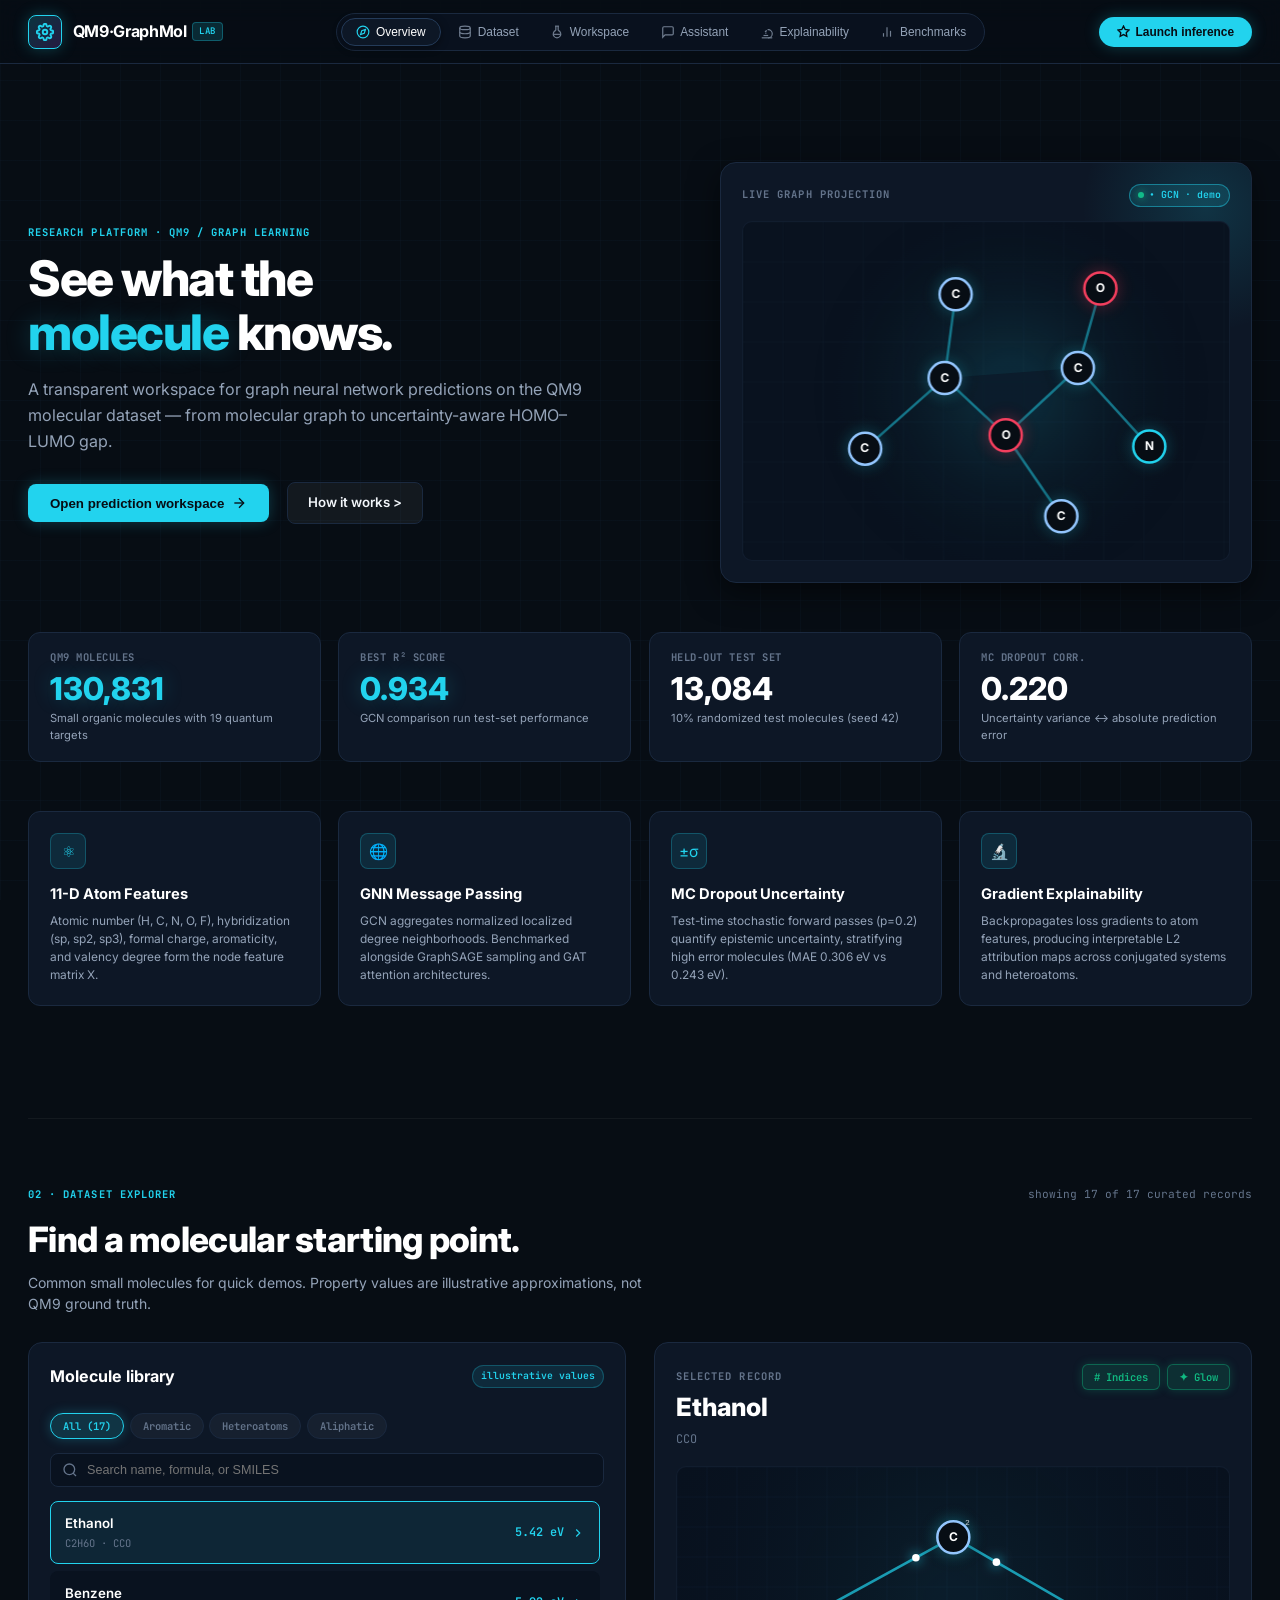
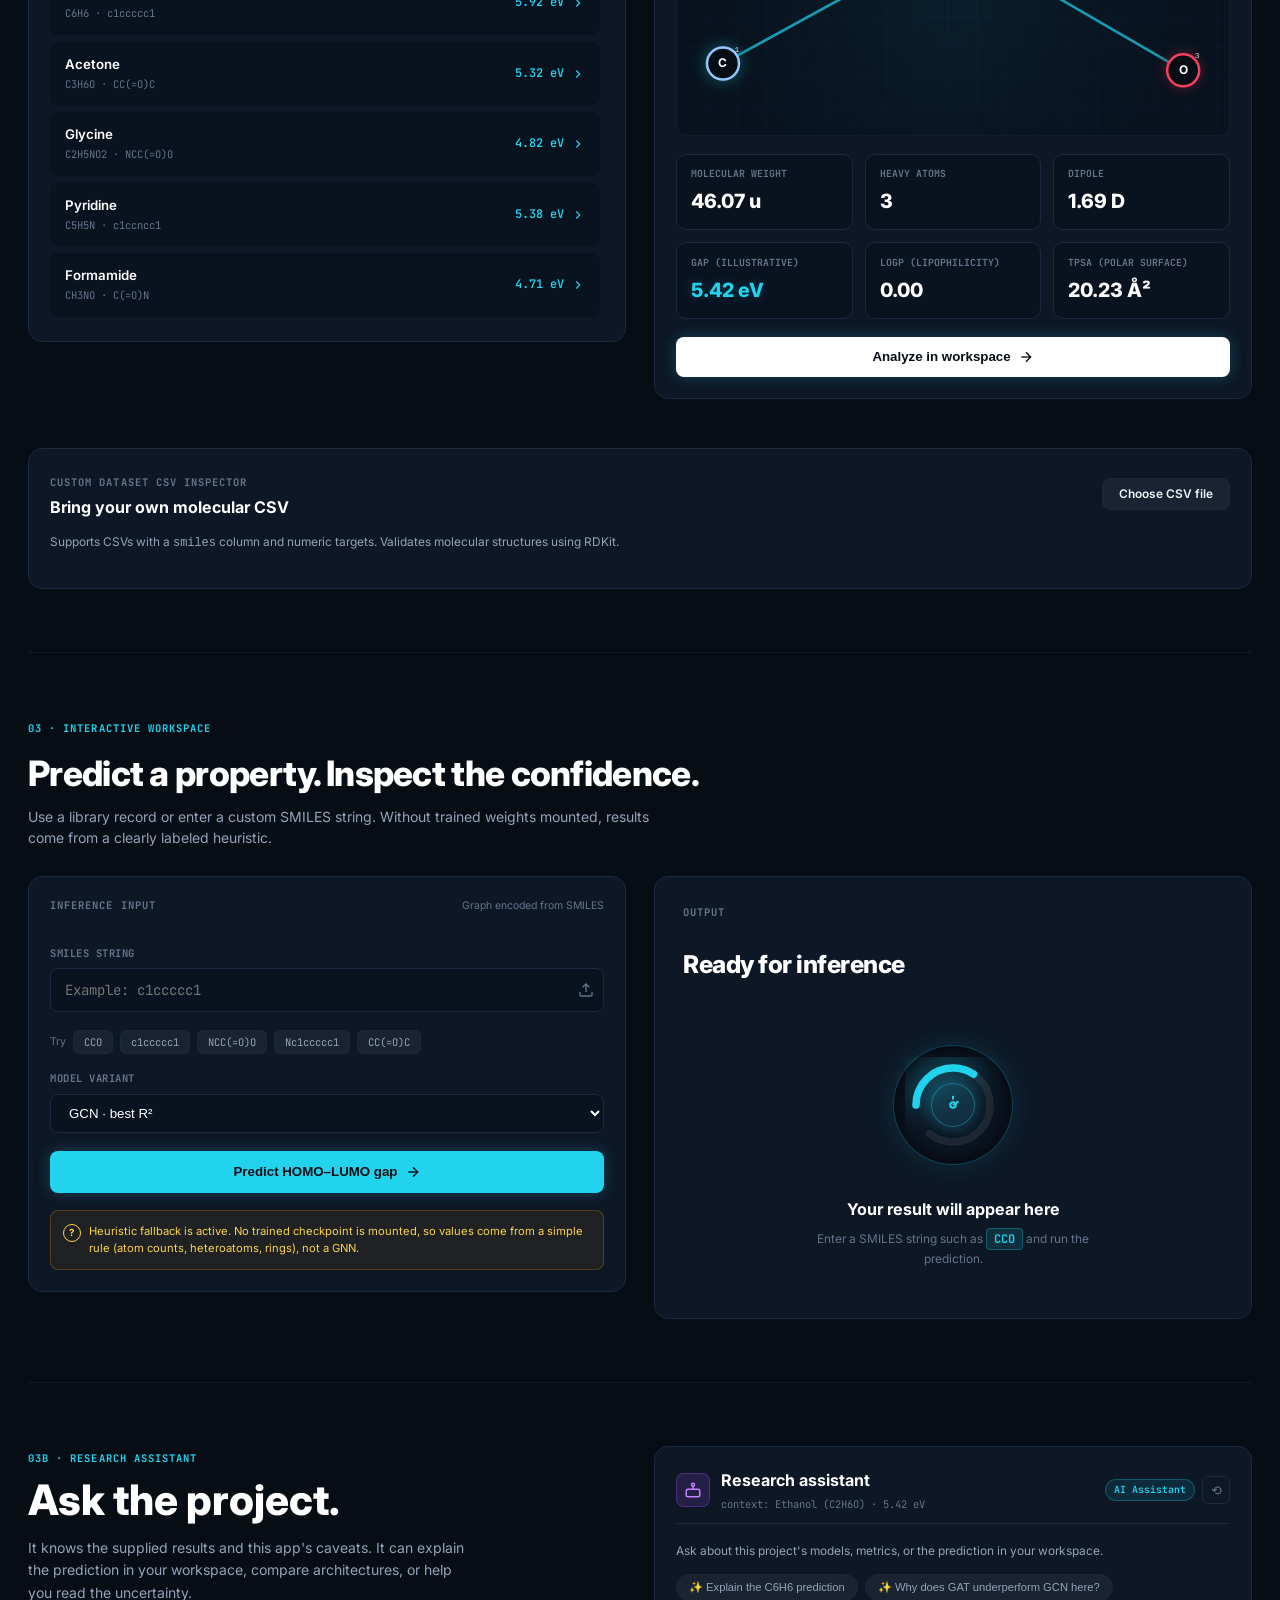
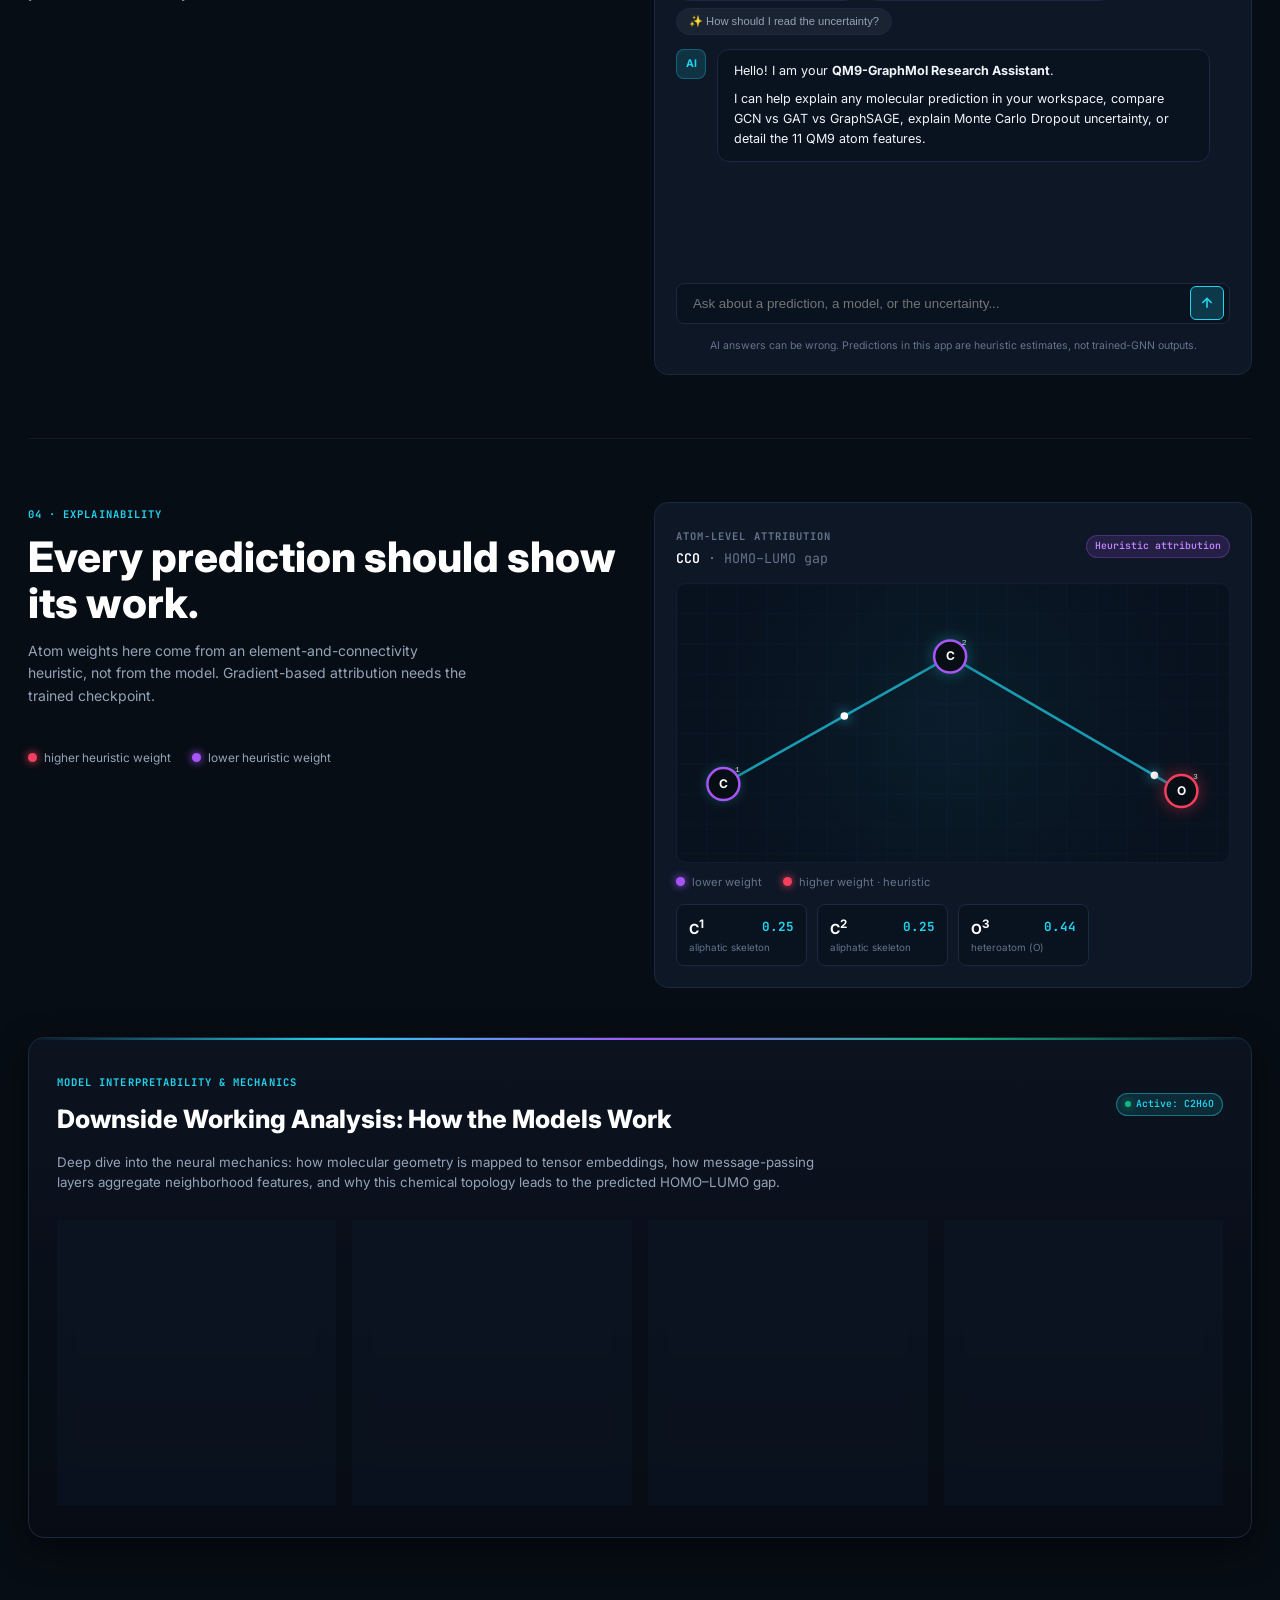
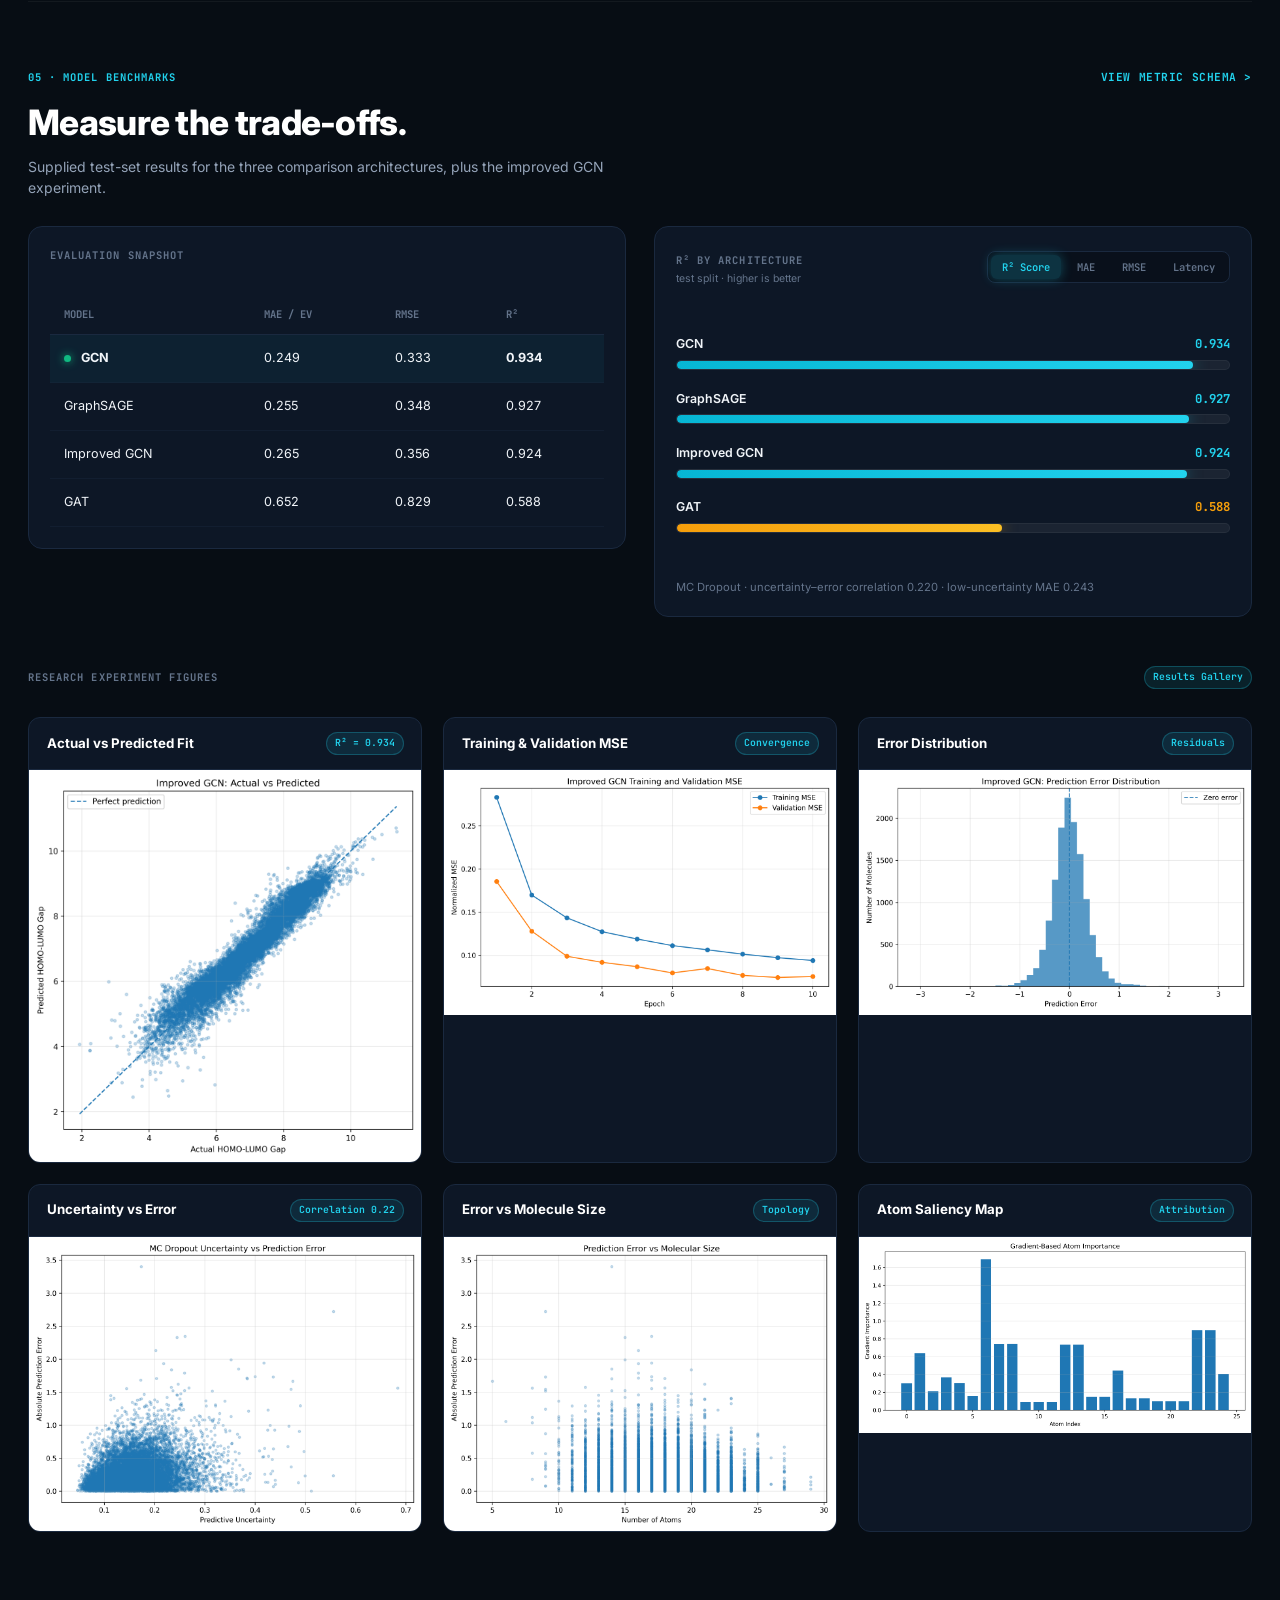
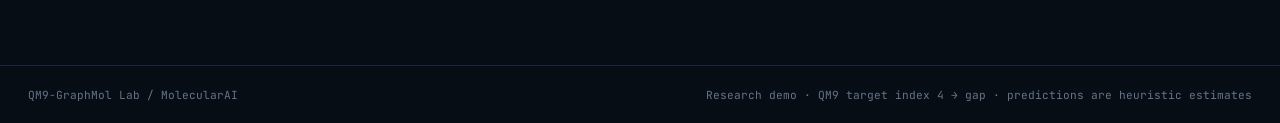
==== commit acd0f691: "Fix GitHub Pages deployment: add .nojekyll, root index.html, assets, and client-side offline fallbac" ====
--- a/web/static/index.html
+++ b/web/static/index.html
@@ -8,7 +8,7 @@
   <link rel="preconnect" href="https://fonts.googleapis.com">
   <link rel="preconnect" href="https://fonts.gstatic.com" crossorigin>
   <link href="https://fonts.googleapis.com/css2?family=Inter:wght@400;500;600;700;800&family=JetBrains+Mono:wght@500;700&display=swap" rel="stylesheet">
-  <link rel="stylesheet" href="/assets/app.css" />
+  <link rel="stylesheet" href="assets/app.css" />
 </head>
 <body>
 
@@ -744,7 +744,7 @@
               <h4>Actual vs Predicted Fit</h4>
               <span class="badge-tag">R² = 0.934</span>
             </div>
-            <img src="/assets/results/actual_vs_predicted.png" alt="Actual vs Predicted">
+            <img src="assets/results/actual_vs_predicted.png" alt="Actual vs Predicted">
           </div>
 
           <div class="plot-card">
@@ -752,7 +752,7 @@
               <h4>Training & Validation MSE</h4>
               <span class="badge-tag">Convergence</span>
             </div>
-            <img src="/assets/results/training_validation_mse.png" alt="Training Validation MSE">
+            <img src="assets/results/training_validation_mse.png" alt="Training Validation MSE">
           </div>
 
           <div class="plot-card">
@@ -760,7 +760,7 @@
               <h4>Error Distribution</h4>
               <span class="badge-tag">Residuals</span>
             </div>
-            <img src="/assets/results/error_distribution.png" alt="Error Distribution">
+            <img src="assets/results/error_distribution.png" alt="Error Distribution">
           </div>
 
           <div class="plot-card">
@@ -768,7 +768,7 @@
               <h4>Uncertainty vs Error</h4>
               <span class="badge-tag">Correlation 0.22</span>
             </div>
-            <img src="/assets/results/uncertainty_vs_error.png" alt="Uncertainty vs Error">
+            <img src="assets/results/uncertainty_vs_error.png" alt="Uncertainty vs Error">
           </div>
 
           <div class="plot-card">
@@ -776,7 +776,7 @@
               <h4>Error vs Molecule Size</h4>
               <span class="badge-tag">Topology</span>
             </div>
-            <img src="/assets/results/error_vs_molecule_size.png" alt="Error vs Size">
+            <img src="assets/results/error_vs_molecule_size.png" alt="Error vs Size">
           </div>
 
           <div class="plot-card">
@@ -784,7 +784,7 @@
               <h4>Atom Saliency Map</h4>
               <span class="badge-tag">Attribution</span>
             </div>
-            <img src="/assets/results/atom_importance.png" alt="Atom Importance">
+            <img src="assets/results/atom_importance.png" alt="Atom Importance">
           </div>
         </div>
       </div>
@@ -827,6 +827,6 @@
     </div>
   </div>
 
-  <script src="/assets/app.js"></script>
+  <script src="assets/app.js"></script>
 </body>
 </html>
--- a/web/static/assets/app.css
+++ b/web/static/assets/app.css
@@ -0,0 +1,1876 @@
+:root {
+  --bg-dark: #070d14;
+  --bg-card: #0d1726;
+  --bg-card-hover: #111e33;
+  --bg-card-subtle: #09121f;
+  --border: #1a293f;
+  --border-light: #243b59;
+  --border-focus: #38bdf8;
+  --cyan: #22d3ee;
+  --cyan-hover: #06b6d4;
+  --cyan-glow: rgba(34, 211, 238, 0.25);
+  --blue: #38bdf8;
+  --purple: #a855f7;
+  --purple-glow: rgba(168, 85, 247, 0.25);
+  --pink: #f43f5e;
+  --pink-glow: rgba(244, 63, 94, 0.25);
+  --emerald: #10b981;
+  --amber: #f59e0b;
+  --text-main: #f1f5f9;
+  --text-muted: #94a3b8;
+  --text-dim: #64748b;
+  --font-sans: 'Inter', -apple-system, BlinkMacSystemFont, 'Segoe UI', Roboto, Helvetica, Arial, sans-serif;
+  --font-mono: 'JetBrains Mono', 'Fira Code', Menlo, Monaco, Consolas, monospace;
+}
+
+* {
+  box-sizing: border-box;
+  margin: 0;
+  padding: 0;
+}
+
+html, body {
+  background-color: var(--bg-dark);
+  color: var(--text-main);
+  font-family: var(--font-sans);
+  font-size: 14px;
+  line-height: 1.5;
+  min-height: 100vh;
+  overflow-x: hidden;
+  -webkit-font-smoothing: antialiased;
+}
+
+/* Subtle background grid pattern */
+body::before {
+  content: '';
+  position: fixed;
+  top: 0;
+  left: 0;
+  right: 0;
+  bottom: 0;
+  background-image: 
+    linear-gradient(rgba(26, 41, 63, 0.15) 1px, transparent 1px),
+    linear-gradient(90deg, rgba(26, 41, 63, 0.15) 1px, transparent 1px);
+  background-size: 40px 40px;
+  pointer-events: none;
+  z-index: 0;
+}
+
+/* App Header */
+.app-header {
+  position: sticky;
+  top: 0;
+  z-index: 100;
+  display: flex;
+  align-items: center;
+  justify-content: space-between;
+  padding: 0 2rem;
+  height: 64px;
+  background: rgba(7, 13, 20, 0.85);
+  backdrop-filter: blur(12px);
+  border-bottom: 1px solid var(--border);
+}
+
+.brand {
+  display: flex;
+  align-items: center;
+  gap: 0.75rem;
+  cursor: pointer;
+  text-decoration: none;
+}
+
+.brand-icon {
+  width: 34px;
+  height: 34px;
+  border-radius: 8px;
+  background: linear-gradient(135deg, rgba(34, 211, 238, 0.2), rgba(168, 85, 247, 0.2));
+  border: 1px solid var(--cyan);
+  display: flex;
+  align-items: center;
+  justify-content: center;
+  color: var(--cyan);
+  box-shadow: 0 0 15px var(--cyan-glow);
+}
+
+.brand-name {
+  font-size: 1.15rem;
+  font-weight: 700;
+  letter-spacing: -0.02em;
+  color: #fff;
+  display: flex;
+  align-items: center;
+  gap: 0.4rem;
+}
+
+.brand-name span.lab-tag {
+  font-size: 0.65rem;
+  font-family: var(--font-mono);
+  font-weight: 600;
+  padding: 2px 6px;
+  border-radius: 4px;
+  background: rgba(34, 211, 238, 0.15);
+  color: var(--cyan);
+  border: 1px solid rgba(34, 211, 238, 0.3);
+  letter-spacing: 0.05em;
+}
+
+/* Nav Links */
+.nav-tabs {
+  display: flex;
+  align-items: center;
+  gap: 0.25rem;
+  background: rgba(13, 23, 38, 0.6);
+  padding: 4px;
+  border-radius: 9999px;
+  border: 1px solid var(--border);
+}
+
+.nav-tab {
+  display: flex;
+  align-items: center;
+  gap: 0.4rem;
+  padding: 6px 14px;
+  border-radius: 9999px;
+  color: var(--text-muted);
+  font-size: 0.85rem;
+  font-weight: 500;
+  background: transparent;
+  border: none;
+  cursor: pointer;
+  transition: all 0.2s ease;
+}
+
+.nav-tab svg {
+  opacity: 0.75;
+}
+
+.nav-tab:hover {
+  color: var(--text-main);
+  background: rgba(255, 255, 255, 0.05);
+}
+
+.nav-tab.active {
+  color: #fff;
+  background: var(--bg-card);
+  border: 1px solid var(--border-light);
+  box-shadow: 0 2px 8px rgba(0, 0, 0, 0.4);
+}
+
+.nav-tab.active svg {
+  opacity: 1;
+  color: var(--cyan);
+}
+
+/* Header Action */
+.header-actions {
+  display: flex;
+  align-items: center;
+  gap: 0.75rem;
+}
+
+.btn-launch {
+  display: flex;
+  align-items: center;
+  gap: 0.4rem;
+  padding: 8px 18px;
+  border-radius: 9999px;
+  background: var(--cyan);
+  color: #070d14;
+  font-weight: 600;
+  font-size: 0.85rem;
+  border: none;
+  cursor: pointer;
+  transition: all 0.2s ease;
+  box-shadow: 0 0 15px var(--cyan-glow);
+}
+
+.btn-launch:hover {
+  background: var(--cyan-hover);
+  transform: translateY(-1px);
+  box-shadow: 0 0 20px rgba(34, 211, 238, 0.4);
+}
+
+/* Main Container */
+.main-content {
+  position: relative;
+  z-index: 1;
+  max-width: 1400px;
+  margin: 0 auto;
+  padding: 2.5rem 2rem 5rem;
+}
+
+/* Section visibility & Continuous Scrolling */
+.page-section {
+  display: block;
+  padding: 4.5rem 0;
+  border-bottom: 1px solid rgba(255, 255, 255, 0.05);
+  scroll-margin-top: 75px;
+  transition: opacity 0.3s ease;
+}
+
+.page-section:last-of-type {
+  border-bottom: none;
+}
+
+/* Typography & Eyebrows */
+.eyebrow {
+  display: inline-block;
+  font-size: 0.75rem;
+  font-weight: 700;
+  font-family: var(--font-mono);
+  letter-spacing: 0.1em;
+  text-transform: uppercase;
+  color: var(--cyan);
+  margin-bottom: 0.75rem;
+}
+
+h1.hero-title {
+  font-size: 3.5rem;
+  font-weight: 800;
+  line-height: 1.1;
+  letter-spacing: -0.03em;
+  color: #fff;
+  margin-bottom: 1.25rem;
+}
+
+h1.hero-title span.cyan-text {
+  color: var(--cyan);
+  text-shadow: 0 0 25px var(--cyan-glow);
+}
+
+.hero-subtitle {
+  font-size: 1.15rem;
+  color: var(--text-muted);
+  max-width: 580px;
+  line-height: 1.6;
+  margin-bottom: 2rem;
+}
+
+.btn-group {
+  display: flex;
+  align-items: center;
+  gap: 1.25rem;
+}
+
+.btn-primary {
+  display: inline-flex;
+  align-items: center;
+  gap: 0.5rem;
+  padding: 11px 22px;
+  border-radius: 8px;
+  background: var(--cyan);
+  color: #070d14;
+  font-weight: 600;
+  font-size: 0.95rem;
+  border: none;
+  cursor: pointer;
+  transition: all 0.2s ease;
+  box-shadow: 0 0 15px var(--cyan-glow);
+  text-decoration: none;
+}
+
+.btn-primary:hover {
+  background: var(--cyan-hover);
+  box-shadow: 0 0 25px rgba(34, 211, 238, 0.4);
+  transform: translateY(-1px);
+}
+
+.btn-ghost {
+  display: inline-flex;
+  align-items: center;
+  gap: 0.5rem;
+  padding: 10px 20px;
+  border-radius: 8px;
+  background: rgba(255, 255, 255, 0.05);
+  color: var(--text-main);
+  font-weight: 600;
+  font-size: 0.95rem;
+  border: 1px solid var(--border);
+  cursor: pointer;
+  transition: all 0.2s ease;
+  text-decoration: none;
+}
+
+.btn-ghost:hover {
+  background: rgba(255, 255, 255, 0.08);
+  border-color: var(--border-light);
+}
+
+.link-cyan {
+  color: var(--cyan);
+  text-decoration: none;
+  font-family: var(--font-mono);
+  font-weight: 700;
+  font-size: 0.8rem;
+  letter-spacing: 0.05em;
+  transition: opacity 0.2s;
+}
+
+.link-cyan:hover {
+  opacity: 0.8;
+}
+
+/* Hero 2-Col Layout */
+.hero-layout {
+  display: grid;
+  grid-template-columns: 1.1fr 0.9fr;
+  gap: 3rem;
+  align-items: center;
+  margin-bottom: 3.5rem;
+}
+
+/* Projection Card */
+.projection-card {
+  background: var(--bg-card);
+  border: 1px solid var(--border);
+  border-radius: 16px;
+  padding: 1.5rem;
+  position: relative;
+  overflow: hidden;
+  box-shadow: 0 10px 30px rgba(0, 0, 0, 0.5);
+}
+
+.projection-card::before {
+  content: '';
+  position: absolute;
+  top: -80px;
+  right: -80px;
+  width: 250px;
+  height: 250px;
+  background: radial-gradient(circle, rgba(34, 211, 238, 0.15) 0%, transparent 70%);
+  pointer-events: none;
+}
+
+.card-header-bar {
+  display: flex;
+  align-items: center;
+  justify-content: space-between;
+  margin-bottom: 1rem;
+}
+
+.card-header-title {
+  font-size: 0.75rem;
+  font-family: var(--font-mono);
+  font-weight: 700;
+  letter-spacing: 0.1em;
+  text-transform: uppercase;
+  color: var(--text-dim);
+}
+
+.badge-tag {
+  font-size: 0.7rem;
+  font-family: var(--font-mono);
+  font-weight: 600;
+  padding: 3px 8px;
+  border-radius: 9999px;
+  background: rgba(34, 211, 238, 0.1);
+  color: var(--cyan);
+  border: 1px solid rgba(34, 211, 238, 0.25);
+  display: flex;
+  align-items: center;
+  gap: 0.35rem;
+}
+
+.badge-tag.pulse::before {
+  content: '';
+  width: 6px;
+  height: 6px;
+  border-radius: 50%;
+  background: #10b981;
+  box-shadow: 0 0 8px #10b981;
+}
+
+.badge-tag.gold {
+  background: rgba(245, 158, 11, 0.12);
+  color: #fbbf24;
+  border-color: rgba(245, 158, 11, 0.3);
+}
+
+.badge-tag.purple {
+  background: rgba(168, 85, 247, 0.15);
+  color: #c084fc;
+  border-color: rgba(168, 85, 247, 0.3);
+}
+
+.canvas-container {
+  width: 100%;
+  height: 320px;
+  position: relative;
+  border-radius: 10px;
+  background: var(--bg-card-subtle);
+  border: 1px solid rgba(26, 41, 63, 0.5);
+  overflow: hidden;
+}
+
+.canvas-container canvas,
+canvas#wsMoleculeCanvas,
+canvas#modalCanvas,
+canvas#heroCanvas,
+canvas#datasetCanvas,
+canvas#explainCanvas {
+  width: 100% !important;
+  height: 100% !important;
+  display: block !important;
+}
+
+/* Metric Strip */
+.metrics-strip {
+  display: grid;
+  grid-template-columns: repeat(4, 1fr);
+  gap: 1.25rem;
+  margin-bottom: 3.5rem;
+}
+
+.metric-card {
+  background: var(--bg-card);
+  border: 1px solid var(--border);
+  border-radius: 12px;
+  padding: 1.25rem 1.5rem;
+  position: relative;
+  transition: transform 0.2s, border-color 0.2s;
+}
+
+.metric-card:hover {
+  transform: translateY(-2px);
+  border-color: var(--border-light);
+}
+
+.metric-card .metric-label {
+  font-size: 0.75rem;
+  font-family: var(--font-mono);
+  font-weight: 700;
+  color: var(--text-dim);
+  text-transform: uppercase;
+  letter-spacing: 0.05em;
+  margin-bottom: 0.5rem;
+}
+
+.metric-card .metric-val {
+  font-size: 2.25rem;
+  font-weight: 800;
+  line-height: 1;
+  color: #fff;
+  margin-bottom: 0.4rem;
+}
+
+.metric-card .metric-val.cyan {
+  color: var(--cyan);
+  text-shadow: 0 0 20px var(--cyan-glow);
+}
+
+.metric-card .metric-desc {
+  font-size: 0.8rem;
+  color: var(--text-muted);
+}
+
+/* Features Grid */
+.features-grid {
+  display: grid;
+  grid-template-columns: repeat(4, 1fr);
+  gap: 1.25rem;
+  margin-bottom: 3.5rem;
+}
+
+.feature-box {
+  background: var(--bg-card);
+  border: 1px solid var(--border);
+  border-radius: 12px;
+  padding: 1.5rem;
+  display: flex;
+  flex-direction: column;
+}
+
+.feature-box-icon {
+  width: 36px;
+  height: 36px;
+  border-radius: 8px;
+  background: rgba(34, 211, 238, 0.1);
+  border: 1px solid rgba(34, 211, 238, 0.25);
+  color: var(--cyan);
+  display: flex;
+  align-items: center;
+  justify-content: center;
+  font-size: 1.1rem;
+  margin-bottom: 1rem;
+}
+
+.feature-box h3 {
+  font-size: 1.05rem;
+  font-weight: 700;
+  color: #fff;
+  margin-bottom: 0.5rem;
+}
+
+.feature-box p {
+  font-size: 0.85rem;
+  color: var(--text-muted);
+  line-height: 1.5;
+}
+
+/* Page Section Common Header */
+.section-header {
+  margin-bottom: 2rem;
+}
+
+.section-header h1 {
+  font-size: 2.5rem;
+  font-weight: 800;
+  color: #fff;
+  letter-spacing: -0.02em;
+  margin-bottom: 0.5rem;
+}
+
+.section-header p {
+  font-size: 1rem;
+  color: var(--text-muted);
+  max-width: 650px;
+}
+
+/* Split Layouts */
+.split-layout {
+  display: grid;
+  grid-template-columns: 1fr 1fr;
+  gap: 2rem;
+  align-items: start;
+}
+
+/* Dataset Page Styles */
+.molecule-library-card {
+  background: var(--bg-card);
+  border: 1px solid var(--border);
+  border-radius: 14px;
+  padding: 1.5rem;
+  display: flex;
+  flex-direction: column;
+  max-height: 600px;
+}
+
+.library-top {
+  display: flex;
+  align-items: center;
+  justify-content: space-between;
+  margin-bottom: 1rem;
+}
+
+.library-title {
+  font-size: 1.15rem;
+  font-weight: 700;
+  color: #fff;
+}
+
+/* Category Filter Pills */
+.category-pills-row {
+  display: flex;
+  align-items: center;
+  gap: 0.4rem;
+  margin: 0.75rem 0 1rem 0;
+  flex-wrap: wrap;
+}
+
+.cat-pill {
+  font-size: 0.75rem;
+  font-family: var(--font-mono);
+  font-weight: 600;
+  padding: 5px 12px;
+  border-radius: 9999px;
+  background: rgba(255, 255, 255, 0.04);
+  color: var(--text-dim);
+  border: 1px solid var(--border);
+  cursor: pointer;
+  transition: all 0.2s cubic-bezier(0.16, 1, 0.3, 1);
+}
+
+.cat-pill:hover {
+  color: #fff;
+  border-color: rgba(34, 211, 238, 0.3);
+  background: rgba(34, 211, 238, 0.08);
+}
+
+.cat-pill.active {
+  background: rgba(34, 211, 238, 0.15);
+  color: var(--cyan);
+  border-color: var(--cyan);
+  box-shadow: 0 0 12px rgba(34, 211, 238, 0.25);
+}
+
+.search-box {
+  position: relative;
+  margin-bottom: 1rem;
+}
+
+.search-box input {
+  width: 100%;
+  background: var(--bg-card-subtle);
+  border: 1px solid var(--border);
+  border-radius: 8px;
+  padding: 9px 12px 9px 36px;
+  color: #fff;
+  font-size: 0.9rem;
+  outline: none;
+  transition: border-color 0.2s;
+}
+
+.search-box input:focus {
+  border-color: var(--cyan);
+}
+
+.search-icon {
+  position: absolute;
+  left: 12px;
+  top: 50%;
+  transform: translateY(-50%);
+  color: var(--text-dim);
+  pointer-events: none;
+}
+
+.molecule-list {
+  overflow-y: auto;
+  display: flex;
+  flex-direction: column;
+  gap: 0.5rem;
+  padding-right: 4px;
+}
+
+.molecule-item {
+  display: flex;
+  align-items: center;
+  justify-content: space-between;
+  padding: 0.85rem 1rem;
+  border-radius: 8px;
+  background: var(--bg-card-subtle);
+  border: 1px solid transparent;
+  cursor: pointer;
+  transition: all 0.15s ease;
+}
+
+.molecule-item:hover {
+  background: var(--bg-card-hover);
+  border-color: var(--border);
+}
+
+.molecule-item.selected {
+  background: rgba(34, 211, 238, 0.08);
+  border-color: var(--cyan);
+}
+
+.mol-name {
+  font-weight: 600;
+  color: #fff;
+  font-size: 0.95rem;
+  margin-bottom: 2px;
+}
+
+.mol-sub {
+  font-size: 0.75rem;
+  font-family: var(--font-mono);
+  color: var(--text-dim);
+}
+
+.mol-gap-badge {
+  font-size: 0.85rem;
+  font-family: var(--font-mono);
+  font-weight: 600;
+  color: var(--cyan);
+  display: flex;
+  align-items: center;
+  gap: 0.5rem;
+}
+
+/* Selected Record Panel */
+.record-panel {
+  background: var(--bg-card);
+  border: 1px solid var(--border);
+  border-radius: 14px;
+  padding: 1.5rem;
+  display: flex;
+  flex-direction: column;
+  gap: 1.25rem;
+}
+
+.record-header {
+  display: flex;
+  align-items: flex-start;
+  justify-content: space-between;
+  flex-wrap: wrap;
+  gap: 0.75rem;
+}
+
+.record-title h2 {
+  font-size: 1.8rem;
+  font-weight: 800;
+  color: #fff;
+}
+
+.record-title span.smiles {
+  font-family: var(--font-mono);
+  font-size: 0.85rem;
+  color: var(--text-dim);
+}
+
+/* Canvas Settings Bar */
+.canvas-settings-bar {
+  display: flex;
+  align-items: center;
+  gap: 0.5rem;
+}
+
+.setting-toggle-btn {
+  font-size: 0.75rem;
+  font-family: var(--font-mono);
+  font-weight: 600;
+  padding: 5px 11px;
+  border-radius: 6px;
+  background: rgba(255, 255, 255, 0.05);
+  border: 1px solid var(--border);
+  color: var(--text-dim);
+  cursor: pointer;
+  transition: all 0.2s ease;
+}
+
+.setting-toggle-btn:hover {
+  border-color: rgba(34, 211, 238, 0.4);
+  color: #fff;
+}
+
+.setting-toggle-btn.active {
+  background: rgba(16, 185, 129, 0.15);
+  color: #10b981;
+  border-color: rgba(16, 185, 129, 0.4);
+  box-shadow: 0 0 10px rgba(16, 185, 129, 0.25);
+}
+
+.stat-grid-4, .stat-grid-6 {
+  display: grid;
+  grid-template-columns: repeat(2, 1fr);
+  gap: 0.85rem;
+}
+
+@media (min-width: 680px) {
+  .stat-grid-6 {
+    grid-template-columns: repeat(3, 1fr);
+  }
+}
+
+.stat-box {
+  background: var(--bg-card-subtle);
+  border: 1px solid var(--border);
+  border-radius: 10px;
+  padding: 0.9rem 1rem;
+  transition: transform 0.15s ease, border-color 0.15s ease;
+}
+
+.stat-box:hover {
+  transform: translateY(-2px);
+  border-color: var(--border-light);
+}
+
+.stat-box-val.cyan {
+  color: var(--cyan);
+  text-shadow: 0 0 12px var(--cyan-glow);
+}
+
+.stat-box-label {
+  font-size: 0.7rem;
+  font-family: var(--font-mono);
+  font-weight: 700;
+  color: var(--text-dim);
+  text-transform: uppercase;
+  margin-bottom: 0.4rem;
+}
+
+.stat-box-val {
+  font-size: 1.4rem;
+  font-weight: 800;
+  color: #fff;
+}
+
+/* Workspace Styles */
+.workspace-form-card {
+  background: var(--bg-card);
+  border: 1px solid var(--border);
+  border-radius: 14px;
+  padding: 1.5rem;
+  display: flex;
+  flex-direction: column;
+  gap: 1.25rem;
+}
+
+.form-group {
+  display: flex;
+  flex-direction: column;
+  gap: 0.5rem;
+}
+
+.form-label {
+  font-size: 0.75rem;
+  font-family: var(--font-mono);
+  font-weight: 700;
+  color: var(--text-dim);
+  text-transform: uppercase;
+  letter-spacing: 0.05em;
+}
+
+.smiles-input-wrap {
+  position: relative;
+  display: flex;
+  align-items: center;
+}
+
+.smiles-input-wrap input {
+  width: 100%;
+  background: var(--bg-card-subtle);
+  border: 1px solid var(--border);
+  border-radius: 8px;
+  padding: 12px 42px 12px 14px;
+  color: #fff;
+  font-family: var(--font-mono);
+  font-size: 1rem;
+  outline: none;
+  transition: border-color 0.2s;
+}
+
+.smiles-input-wrap input:focus {
+  border-color: var(--cyan);
+}
+
+.input-action-btn {
+  position: absolute;
+  right: 10px;
+  background: transparent;
+  border: none;
+  color: var(--text-dim);
+  cursor: pointer;
+  display: flex;
+  align-items: center;
+  justify-content: center;
+  transition: color 0.15s;
+}
+
+.input-action-btn:hover {
+  color: var(--cyan);
+}
+
+.quick-chips {
+  display: flex;
+  align-items: center;
+  flex-wrap: wrap;
+  gap: 0.5rem;
+}
+
+.chip {
+  font-size: 0.75rem;
+  font-family: var(--font-mono);
+  padding: 4px 10px;
+  border-radius: 6px;
+  background: rgba(255, 255, 255, 0.05);
+  color: var(--text-muted);
+  border: 1px solid var(--border);
+  cursor: pointer;
+  transition: all 0.15s ease;
+}
+
+.chip:hover {
+  background: rgba(34, 211, 238, 0.1);
+  color: var(--cyan);
+  border-color: rgba(34, 211, 238, 0.3);
+}
+
+select.model-select {
+  width: 100%;
+  background: var(--bg-card-subtle);
+  border: 1px solid var(--border);
+  border-radius: 8px;
+  padding: 10px 14px;
+  color: #fff;
+  font-size: 0.95rem;
+  outline: none;
+  cursor: pointer;
+}
+
+select.model-select:focus {
+  border-color: var(--cyan);
+}
+
+.heuristic-notice {
+  background: rgba(245, 158, 11, 0.08);
+  border: 1px solid rgba(245, 158, 11, 0.25);
+  border-radius: 8px;
+  padding: 0.85rem;
+  font-size: 0.8rem;
+  color: #fcd34d;
+  line-height: 1.5;
+  display: flex;
+  gap: 0.6rem;
+  align-items: flex-start;
+}
+
+.notice-icon {
+  width: 18px;
+  height: 18px;
+  border-radius: 50%;
+  border: 1px solid #fcd34d;
+  display: flex;
+  align-items: center;
+  justify-content: center;
+  font-size: 0.7rem;
+  font-weight: 700;
+  flex-shrink: 0;
+  margin-top: 1px;
+}
+
+/* Workspace Output Card */
+.workspace-output-card {
+  background: var(--bg-card);
+  border: 1px solid var(--border);
+  border-radius: 14px;
+  padding: 1.5rem;
+  display: flex;
+  flex-direction: column;
+  min-height: 420px;
+  position: relative;
+  transition: border-color 0.2s ease, box-shadow 0.2s ease;
+}
+
+.workspace-output-card:hover {
+  border-color: rgba(34, 211, 238, 0.25);
+}
+
+.ws-empty-view {
+  display: flex;
+  flex-direction: column;
+  align-items: center;
+  justify-content: flex-start;
+  text-align: center;
+  width: 100%;
+  padding: 0.5rem 0.5rem 2rem 0.5rem;
+}
+
+.output-ready-title {
+  font-size: 1.75rem;
+  font-weight: 800;
+  color: #fff;
+  letter-spacing: -0.02em;
+  margin: 0.75rem 0 2.5rem 0;
+  align-self: flex-start;
+}
+
+.speed-gauge-wrap {
+  position: relative;
+  width: 120px;
+  height: 120px;
+  display: flex;
+  align-items: center;
+  justify-content: center;
+  margin: 2rem auto 2.25rem auto;
+  border-radius: 50%;
+  background: radial-gradient(circle at center, rgba(17, 28, 45, 0.8) 0%, rgba(8, 14, 24, 0.95) 100%);
+  border: 1px solid rgba(34, 211, 238, 0.25);
+  box-shadow: 0 0 30px rgba(34, 211, 238, 0.12), inset 0 0 20px rgba(0, 0, 0, 0.6);
+}
+
+.gauge-svg {
+  width: 96px;
+  height: 96px;
+  transform: rotate(-90deg);
+}
+
+.gauge-bg {
+  fill: none;
+  stroke: rgba(255, 255, 255, 0.08);
+  stroke-width: 2.8;
+  stroke-linecap: round;
+}
+
+.gauge-val {
+  fill: none;
+  stroke: var(--cyan);
+  stroke-width: 2.8;
+  stroke-linecap: round;
+  filter: drop-shadow(0 0 6px var(--cyan));
+}
+
+.gauge-center-needle {
+  position: absolute;
+  width: 44px;
+  height: 44px;
+  border-radius: 50%;
+  background: rgba(34, 211, 238, 0.12);
+  border: 1px solid rgba(34, 211, 238, 0.35);
+  display: flex;
+  align-items: center;
+  justify-content: center;
+  box-shadow: 0 0 16px rgba(34, 211, 238, 0.3);
+}
+
+.empty-headline {
+  font-size: 1.15rem;
+  font-weight: 700;
+  color: #fff;
+  margin-bottom: 0.6rem;
+}
+
+.empty-sub {
+  font-size: 0.85rem;
+  color: var(--text-dim);
+  max-width: 320px;
+  line-height: 1.6;
+  margin: 0 auto;
+}
+
+.cyan-code {
+  font-family: var(--font-mono);
+  color: var(--cyan);
+  background: rgba(34, 211, 238, 0.12);
+  padding: 2px 7px;
+  border-radius: 4px;
+  border: 1px solid rgba(34, 211, 238, 0.3);
+  font-weight: 600;
+  cursor: pointer;
+  transition: background 0.15s ease, border-color 0.15s ease;
+}
+.cyan-code:hover {
+  background: rgba(34, 211, 238, 0.25);
+  border-color: var(--cyan);
+}
+
+.gauge-center-icon {
+  width: 72px;
+  height: 72px;
+  border-radius: 50%;
+  background: rgba(34, 211, 238, 0.08);
+  border: 1px solid rgba(34, 211, 238, 0.2);
+  display: flex;
+  align-items: center;
+  justify-content: center;
+  margin-bottom: 1.25rem;
+}
+
+.output-title-bar {
+  display: flex;
+  align-items: center;
+  justify-content: space-between;
+}
+
+.output-title-bar h2 {
+  font-size: 1.5rem;
+  font-weight: 800;
+  color: #fff;
+}
+
+.stats-3-col {
+  display: grid;
+  grid-template-columns: repeat(3, 1fr);
+  gap: 1rem;
+}
+
+.stat-item {
+  display: flex;
+  flex-direction: column;
+}
+
+.stat-item .stat-label {
+  font-size: 0.7rem;
+  font-family: var(--font-mono);
+  font-weight: 700;
+  color: var(--text-dim);
+  text-transform: uppercase;
+  margin-bottom: 0.4rem;
+}
+
+.stat-item .stat-value {
+  font-size: 2rem;
+  font-weight: 800;
+  line-height: 1;
+}
+
+.stat-item .stat-value.cyan {
+  color: var(--cyan);
+  text-shadow: 0 0 15px var(--cyan-glow);
+}
+
+.stat-item .stat-value.amber {
+  color: #fbbf24;
+}
+
+.stat-item .stat-value.status-badge {
+  font-size: 1.15rem;
+  font-weight: 700;
+  color: var(--emerald);
+  text-transform: lowercase;
+  margin-top: 0.25rem;
+}
+
+/* Uncertainty Track */
+.uncertainty-track-container {
+  background: var(--bg-card-subtle);
+  border: 1px solid var(--border);
+  border-radius: 10px;
+  padding: 1.25rem;
+}
+
+.uncertainty-header {
+  display: flex;
+  align-items: center;
+  justify-content: space-between;
+  font-size: 0.8rem;
+  font-family: var(--font-mono);
+  color: var(--text-muted);
+  margin-bottom: 0.75rem;
+}
+
+.track-bar {
+  height: 8px;
+  width: 100%;
+  background: rgba(255, 255, 255, 0.08);
+  border-radius: 9999px;
+  position: relative;
+}
+
+.track-fill {
+  position: absolute;
+  height: 100%;
+  background: linear-gradient(90deg, rgba(34, 211, 238, 0.3), rgba(34, 211, 238, 0.8));
+  border-radius: 9999px;
+}
+
+.track-marker {
+  position: absolute;
+  top: 50%;
+  transform: translate(-50%, -50%);
+  width: 16px;
+  height: 16px;
+  border-radius: 50%;
+  background: var(--cyan);
+  box-shadow: 0 0 12px var(--cyan);
+  border: 2px solid #070d14;
+}
+
+.output-footnote {
+  font-size: 0.8rem;
+  color: var(--text-dim);
+  line-height: 1.5;
+}
+
+.output-actions-bar {
+  display: flex;
+  align-items: center;
+  justify-content: space-between;
+  padding-top: 1rem;
+  border-top: 1px solid var(--border);
+}
+
+/* Assistant Chat Styles */
+.assistant-card-header {
+  display: flex;
+  align-items: center;
+  justify-content: space-between;
+  padding-bottom: 0.75rem;
+  border-bottom: 1px solid var(--border);
+}
+
+.assistant-title-group {
+  display: flex;
+  align-items: center;
+  gap: 0.75rem;
+}
+
+.assistant-icon-box {
+  width: 34px;
+  height: 34px;
+  border-radius: 8px;
+  background: rgba(168, 85, 247, 0.15);
+  border: 1px solid rgba(168, 85, 247, 0.3);
+  color: #c084fc;
+  display: flex;
+  align-items: center;
+  justify-content: center;
+}
+
+.assistant-context {
+  font-family: var(--font-mono);
+  font-size: 0.75rem;
+  color: var(--text-dim);
+}
+
+.assistant-meta {
+  display: flex;
+  align-items: center;
+  gap: 0.5rem;
+}
+
+.btn-icon {
+  background: transparent;
+  border: 1px solid var(--border);
+  color: var(--text-dim);
+  width: 28px;
+  height: 28px;
+  border-radius: 6px;
+  cursor: pointer;
+  display: flex;
+  align-items: center;
+  justify-content: center;
+  transition: all 0.15s;
+}
+
+.btn-icon:hover {
+  color: var(--cyan);
+  border-color: var(--border-light);
+}
+
+.prompt-chips-row {
+  display: flex;
+  align-items: center;
+  flex-wrap: wrap;
+  gap: 0.5rem;
+}
+
+.prompt-chip {
+  padding: 6px 12px;
+  border-radius: 9999px;
+  background: rgba(255, 255, 255, 0.05);
+  border: 1px solid var(--border);
+  color: var(--text-muted);
+  font-size: 0.8rem;
+  cursor: pointer;
+  transition: all 0.2s ease;
+}
+
+.prompt-chip:hover {
+  background: rgba(34, 211, 238, 0.1);
+  color: var(--cyan);
+  border-color: rgba(34, 211, 238, 0.3);
+}
+
+.chat-history {
+  display: flex;
+  flex-direction: column;
+  gap: 1rem;
+  overflow-y: auto;
+  padding-right: 6px;
+}
+
+.chat-msg {
+  display: flex;
+  gap: 0.75rem;
+  align-items: flex-start;
+}
+
+.chat-avatar {
+  width: 30px;
+  height: 30px;
+  border-radius: 8px;
+  display: flex;
+  align-items: center;
+  justify-content: center;
+  font-weight: 700;
+  font-size: 0.75rem;
+  flex-shrink: 0;
+}
+
+.chat-msg.assistant .chat-avatar {
+  background: rgba(34, 211, 238, 0.15);
+  color: var(--cyan);
+  border: 1px solid rgba(34, 211, 238, 0.3);
+}
+
+.chat-msg.user .chat-avatar {
+  background: rgba(168, 85, 247, 0.15);
+  color: var(--purple);
+  border: 1px solid rgba(168, 85, 247, 0.3);
+}
+
+.chat-bubble {
+  background: var(--bg-card-subtle);
+  border: 1px solid var(--border);
+  border-radius: 12px;
+  padding: 0.85rem 1.15rem;
+  max-width: 90%;
+  line-height: 1.6;
+  font-size: 0.9rem;
+}
+
+.chat-msg.user .chat-bubble {
+  background: rgba(168, 85, 247, 0.08);
+  border-color: rgba(168, 85, 247, 0.2);
+}
+
+.chat-bubble p {
+  margin-bottom: 0.5rem;
+}
+
+.chat-bubble p:last-child {
+  margin-bottom: 0;
+}
+
+.chat-bubble code {
+  font-family: var(--font-mono);
+  background: rgba(255, 255, 255, 0.08);
+  padding: 2px 6px;
+  border-radius: 4px;
+  font-size: 0.85em;
+  color: var(--cyan);
+}
+
+.chat-input-bar {
+  position: relative;
+  display: flex;
+  align-items: center;
+}
+
+.chat-input-bar input {
+  width: 100%;
+  background: var(--bg-card-subtle);
+  border: 1px solid var(--border);
+  border-radius: 8px;
+  padding: 12px 50px 12px 16px;
+  color: #fff;
+  font-size: 0.95rem;
+  outline: none;
+  transition: border-color 0.2s;
+}
+
+.chat-input-bar input:focus {
+  border-color: var(--cyan);
+}
+
+.btn-send {
+  position: absolute;
+  right: 6px;
+  width: 34px;
+  height: 34px;
+  border-radius: 6px;
+  background: rgba(34, 211, 238, 0.2);
+  border: 1px solid var(--cyan);
+  color: var(--cyan);
+  cursor: pointer;
+  display: flex;
+  align-items: center;
+  justify-content: center;
+  transition: all 0.15s ease;
+}
+
+.btn-send:hover {
+  background: var(--cyan);
+  color: #070d14;
+}
+
+.assistant-disclaimer {
+  text-align: center;
+  font-size: 0.75rem;
+  color: var(--text-dim);
+}
+
+/* Explainability */
+.explain-legend-bottom {
+  display: flex;
+  align-items: center;
+  gap: 1.5rem;
+  font-size: 0.85rem;
+  color: var(--text-muted);
+}
+
+.explain-canvas-legend {
+  display: flex;
+  align-items: center;
+  gap: 1.5rem;
+  font-size: 0.8rem;
+  color: var(--text-dim);
+  margin-top: 0.75rem;
+}
+
+.legend-dot {
+  width: 9px;
+  height: 9px;
+  border-radius: 50%;
+  display: inline-block;
+  margin-right: 4px;
+}
+
+.legend-dot.high {
+  background: var(--pink);
+  box-shadow: 0 0 8px var(--pink);
+}
+
+.legend-dot.low {
+  background: var(--purple);
+  box-shadow: 0 0 8px var(--purple);
+}
+
+.atom-weights-grid {
+  display: grid;
+  grid-template-columns: repeat(auto-fill, minmax(130px, 1fr));
+  gap: 0.75rem;
+}
+
+.atom-weight-card {
+  background: var(--bg-card-subtle);
+  border: 1px solid var(--border);
+  border-radius: 8px;
+  padding: 0.75rem 0.85rem;
+}
+
+.atom-weight-header {
+  display: flex;
+  align-items: center;
+  justify-content: space-between;
+  margin-bottom: 0.25rem;
+}
+
+.atom-label-name {
+  font-weight: 700;
+  font-size: 1rem;
+  color: #fff;
+}
+
+.atom-weight-score {
+  font-family: var(--font-mono);
+  font-weight: 700;
+  font-size: 0.9rem;
+  color: var(--cyan);
+}
+
+.atom-role-sub {
+  font-size: 0.7rem;
+  color: var(--text-dim);
+  line-height: 1.3;
+}
+
+/* Downside Working Analysis Section */
+.downside-analysis-wrap {
+  background: linear-gradient(180deg, rgba(13, 21, 35, 0.8) 0%, rgba(7, 12, 20, 0.95) 100%);
+  border: 1px solid var(--border);
+  border-radius: 16px;
+  padding: 2.25rem 2rem;
+  position: relative;
+  overflow: hidden;
+  box-shadow: 0 12px 36px rgba(0, 0, 0, 0.45);
+}
+
+.downside-analysis-wrap::before {
+  content: '';
+  position: absolute;
+  top: 0;
+  left: 0;
+  right: 0;
+  height: 2px;
+  background: linear-gradient(90deg, transparent, var(--cyan), var(--purple), #10b981, transparent);
+}
+
+.working-analysis-grid {
+  display: grid;
+  grid-template-columns: repeat(auto-fit, minmax(260px, 1fr));
+  gap: 1.25rem;
+}
+
+.working-card {
+  background: rgba(14, 23, 38, 0.6);
+  border: 1px solid rgba(255, 255, 255, 0.08);
+  border-radius: 12px;
+  padding: 1.6rem 1.4rem;
+  position: relative;
+  transition: transform 0.25s cubic-bezier(0.16, 1, 0.3, 1), border-color 0.25s ease, box-shadow 0.25s ease;
+  backdrop-filter: blur(8px);
+}
+
+.working-card:hover {
+  transform: translateY(-4px);
+  border-color: rgba(34, 211, 238, 0.45);
+  box-shadow: 0 12px 28px rgba(34, 211, 238, 0.12);
+}
+
+.working-card-icon {
+  width: 34px;
+  height: 34px;
+  border-radius: 8px;
+  background: rgba(34, 211, 238, 0.15);
+  border: 1px solid rgba(34, 211, 238, 0.35);
+  color: var(--cyan);
+  display: flex;
+  align-items: center;
+  justify-content: center;
+  font-family: var(--font-mono);
+  font-weight: 800;
+  font-size: 0.95rem;
+  margin-bottom: 1.15rem;
+  box-shadow: 0 0 12px rgba(34, 211, 238, 0.2);
+}
+
+.working-card h3 {
+  font-size: 1.05rem;
+  font-weight: 700;
+  color: #fff;
+  margin-bottom: 0.75rem;
+  line-height: 1.35;
+}
+
+.working-card p {
+  font-size: 0.85rem;
+  color: var(--text-muted);
+  line-height: 1.65;
+}
+
+.badge-tag.pulse {
+  background: rgba(34, 211, 238, 0.12);
+  color: var(--cyan);
+  border: 1px solid rgba(34, 211, 238, 0.45);
+  animation: pulse-border 2.5s infinite ease-in-out;
+}
+
+@keyframes pulse-border {
+  0%, 100% {
+    box-shadow: 0 0 4px rgba(34, 211, 238, 0.2);
+  }
+  50% {
+    box-shadow: 0 0 16px rgba(34, 211, 238, 0.55);
+  }
+}
+
+/* Benchmarks */
+.benchmark-table-wrap {
+  overflow-x: auto;
+}
+
+table.benchmark-table {
+  width: 100%;
+  border-collapse: collapse;
+  text-align: left;
+}
+
+table.benchmark-table th {
+  font-size: 0.75rem;
+  font-family: var(--font-mono);
+  font-weight: 700;
+  color: var(--text-dim);
+  text-transform: uppercase;
+  padding: 0.85rem 1rem;
+  border-bottom: 1px solid var(--border);
+}
+
+table.benchmark-table td {
+  padding: 1rem;
+  border-bottom: 1px solid rgba(26, 41, 63, 0.4);
+  font-size: 0.9rem;
+}
+
+table.benchmark-table tr.best-row td {
+  background: rgba(34, 211, 238, 0.05);
+}
+
+.status-indicator-green {
+  width: 7px;
+  height: 7px;
+  border-radius: 50%;
+  background: #10b981;
+  display: inline-block;
+  margin-right: 6px;
+  box-shadow: 0 0 8px #10b981;
+}
+
+/* R2 & Benchmark Dynamic Bars with Animated Moving Lines */
+.graph-metric-pills {
+  display: flex;
+  gap: 0.35rem;
+  background: rgba(0, 0, 0, 0.3);
+  padding: 3px;
+  border-radius: 8px;
+  border: 1px solid var(--border);
+}
+
+.metric-pill {
+  font-size: 0.75rem;
+  font-family: var(--font-mono);
+  font-weight: 600;
+  padding: 5px 11px;
+  border-radius: 6px;
+  background: transparent;
+  color: var(--text-dim);
+  border: none;
+  cursor: pointer;
+  transition: all 0.2s cubic-bezier(0.16, 1, 0.3, 1);
+}
+
+.metric-pill:hover {
+  color: #fff;
+  background: rgba(255, 255, 255, 0.05);
+}
+
+.metric-pill.active {
+  background: rgba(34, 211, 238, 0.18);
+  color: var(--cyan);
+  box-shadow: 0 0 12px rgba(34, 211, 238, 0.3);
+}
+
+.r2-bars-wrap {
+  display: flex;
+  flex-direction: column;
+  gap: 1.4rem;
+}
+
+.r2-bar-item {
+  display: flex;
+  flex-direction: column;
+  gap: 0.45rem;
+}
+
+.r2-bar-meta {
+  display: flex;
+  align-items: center;
+  justify-content: space-between;
+  font-size: 0.88rem;
+  font-weight: 600;
+}
+
+.r2-bar-track {
+  height: 10px;
+  background: rgba(255, 255, 255, 0.06);
+  border-radius: 9999px;
+  overflow: hidden;
+  position: relative;
+  border: 1px solid rgba(255, 255, 255, 0.05);
+}
+
+.r2-bar-fill {
+  height: 100%;
+  border-radius: 9999px;
+  background: linear-gradient(90deg, #06b6d4, #22d3ee);
+  box-shadow: 0 0 16px rgba(34, 211, 238, 0.5);
+  position: relative;
+  overflow: hidden;
+  width: 0%;
+  transition: width 1.2s cubic-bezier(0.16, 1, 0.3, 1), background 0.3s ease;
+}
+
+.r2-bar-fill.gold {
+  background: linear-gradient(90deg, #f59e0b, #fbbf24);
+  box-shadow: 0 0 16px rgba(245, 158, 11, 0.5);
+}
+
+.r2-bar-fill.emerald {
+  background: linear-gradient(90deg, #059669, #10b981);
+  box-shadow: 0 0 16px rgba(16, 185, 129, 0.5);
+}
+
+.r2-bar-fill.purple {
+  background: linear-gradient(90deg, #7c3aed, #a855f7);
+  box-shadow: 0 0 16px rgba(168, 85, 247, 0.5);
+}
+
+/* Continuously gliding laser light animation across benchmark lines */
+.r2-bar-fill::after {
+  content: '';
+  position: absolute;
+  top: 0;
+  left: -100%;
+  width: 50%;
+  height: 100%;
+  background: linear-gradient(90deg, transparent, rgba(255, 255, 255, 0.85), transparent);
+  animation: barLaserGlide 2.4s infinite ease-in-out;
+}
+
+@keyframes barLaserGlide {
+  0% { left: -50%; }
+  60%, 100% { left: 150%; }
+}
+
+/* Structure Preview Interactive Canvas Controls */
+.structure-preview-header {
+  display: flex;
+  align-items: center;
+  justify-content: space-between;
+  margin-bottom: 0.6rem;
+  flex-wrap: wrap;
+  gap: 0.5rem;
+}
+
+.canvas-view-controls {
+  display: flex;
+  align-items: center;
+  gap: 0.4rem;
+}
+
+.ctrl-btn {
+  font-size: 0.75rem;
+  font-family: var(--font-mono);
+  font-weight: 600;
+  padding: 4px 10px;
+  border-radius: 6px;
+  background: rgba(255, 255, 255, 0.05);
+  border: 1px solid var(--border);
+  color: var(--text-dim);
+  cursor: pointer;
+  transition: all 0.15s ease;
+}
+
+.ctrl-btn:hover {
+  background: rgba(34, 211, 238, 0.15);
+  border-color: rgba(34, 211, 238, 0.4);
+  color: var(--cyan);
+}
+
+.ctrl-btn.active {
+  background: rgba(34, 211, 238, 0.22);
+  border-color: rgba(34, 211, 238, 0.55);
+  color: var(--cyan);
+  box-shadow: 0 0 10px rgba(34, 211, 238, 0.3);
+}
+
+.canvas-hint-pill {
+  position: absolute;
+  bottom: 8px;
+  right: 10px;
+  font-size: 0.7rem;
+  font-family: var(--font-mono);
+  color: rgba(255, 255, 255, 0.5);
+  background: rgba(7, 13, 20, 0.75);
+  padding: 3px 8px;
+  border-radius: 4px;
+  pointer-events: none;
+  backdrop-filter: blur(4px);
+  border: 1px solid rgba(255, 255, 255, 0.08);
+}
+
+/* Full View Modal */
+.modal-overlay {
+  position: fixed;
+  inset: 0;
+  background: rgba(4, 8, 14, 0.88);
+  backdrop-filter: blur(12px);
+  z-index: 9999;
+  display: flex;
+  align-items: center;
+  justify-content: center;
+  padding: 1.5rem;
+}
+
+.modal-card {
+  background: var(--bg-card);
+  border: 1px solid rgba(34, 211, 238, 0.35);
+  border-radius: 16px;
+  width: 100%;
+  max-width: 920px;
+  box-shadow: 0 25px 60px rgba(0, 0, 0, 0.85), 0 0 35px rgba(34, 211, 238, 0.2);
+  display: flex;
+  flex-direction: column;
+  overflow: hidden;
+  animation: modalScale 0.25s cubic-bezier(0.16, 1, 0.3, 1);
+}
+
+@keyframes modalScale {
+  from { opacity: 0; transform: scale(0.95); }
+  to { opacity: 1; transform: scale(1); }
+}
+
+.modal-header {
+  display: flex;
+  align-items: center;
+  justify-content: space-between;
+  padding: 1.25rem 1.75rem;
+  border-bottom: 1px solid var(--border);
+}
+
+.modal-canvas-wrap {
+  position: relative;
+  height: 480px;
+  background: radial-gradient(circle at center, rgba(14, 25, 42, 0.95) 0%, rgba(6, 10, 16, 0.98) 100%);
+}
+
+.modal-canvas-wrap canvas {
+  width: 100%;
+  height: 100%;
+  display: block;
+  cursor: grab;
+}
+
+.modal-canvas-wrap canvas:active {
+  cursor: grabbing;
+}
+
+.modal-footer {
+  display: flex;
+  align-items: center;
+  justify-content: space-between;
+  padding: 1rem 1.75rem;
+  border-top: 1px solid var(--border);
+  font-family: var(--font-mono);
+  font-size: 0.85rem;
+  color: var(--text-dim);
+}
+
+/* Gallery & Plots */
+.plots-gallery {
+  display: grid;
+  grid-template-columns: repeat(auto-fill, minmax(360px, 1fr));
+  gap: 1.5rem;
+  margin-top: 2rem;
+}
+
+.plot-card {
+  background: var(--bg-card);
+  border: 1px solid var(--border);
+  border-radius: 12px;
+  overflow: hidden;
+  transition: transform 0.2s ease, border-color 0.2s ease;
+}
+
+.plot-card:hover {
+  transform: translateY(-2px);
+  border-color: var(--border-light);
+}
+
+.plot-card-head {
+  padding: 1rem 1.25rem;
+  border-bottom: 1px solid var(--border);
+  display: flex;
+  align-items: center;
+  justify-content: space-between;
+}
+
+.plot-card-head h4 {
+  font-size: 0.95rem;
+  font-weight: 700;
+  color: #fff;
+}
+
+.plot-card img {
+  width: 100%;
+  height: auto;
+  display: block;
+  background: #fff;
+}
+
+/* App Footer */
+.app-footer {
+  border-top: 1px solid var(--border);
+  padding: 1.5rem 2rem;
+  display: flex;
+  align-items: center;
+  justify-content: space-between;
+  font-size: 0.8rem;
+  color: var(--text-dim);
+  font-family: var(--font-mono);
+}
+
+/* Responsive */
+@media (max-width: 1024px) {
+  .hero-layout, .split-layout {
+    grid-template-columns: 1fr;
+  }
+  .metrics-strip, .features-grid {
+    grid-template-columns: repeat(2, 1fr);
+  }
+}
+
+@media (max-width: 640px) {
+  .app-header {
+    padding: 0 1rem;
+  }
+  .nav-tabs {
+    display: none;
+  }
+  .metrics-strip, .features-grid, .stats-3-col, .stat-grid-4 {
+    grid-template-columns: 1fr;
+  }
+  h1.hero-title {
+    font-size: 2.5rem;
+  }
+}
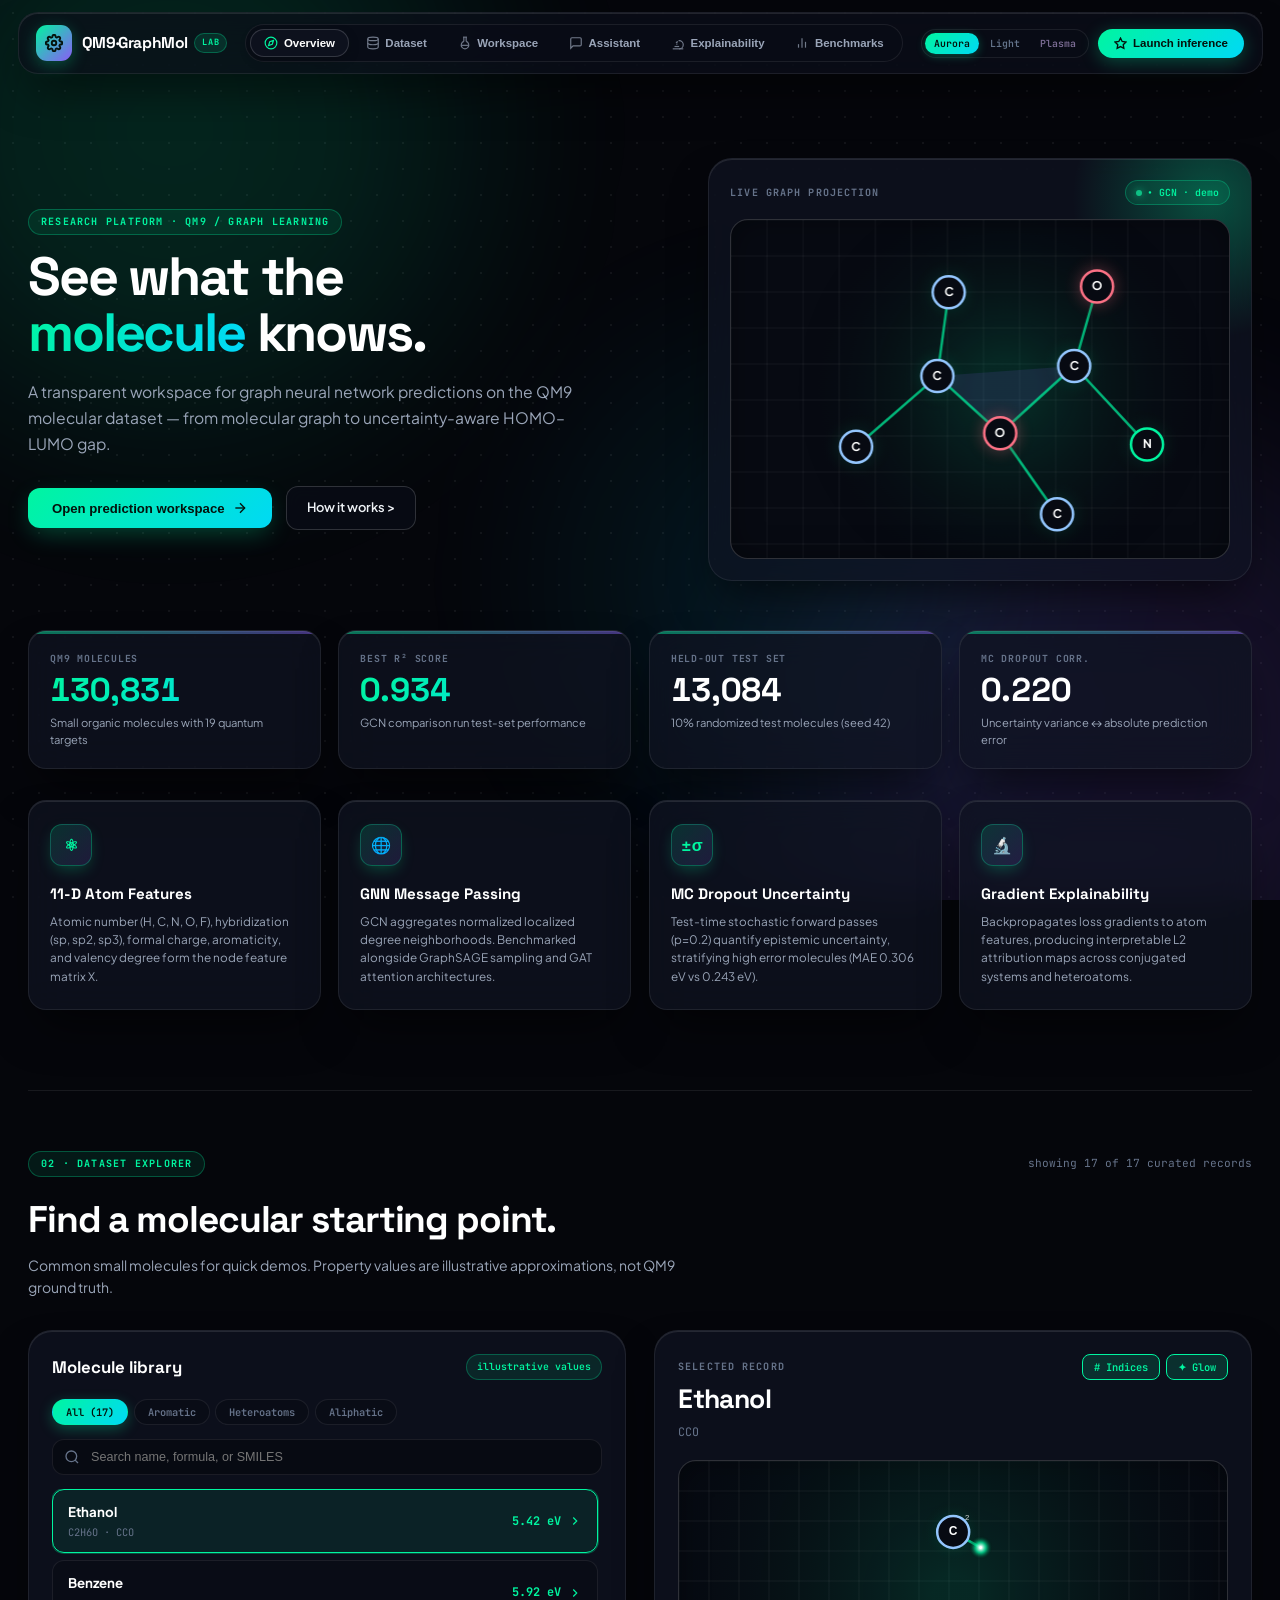
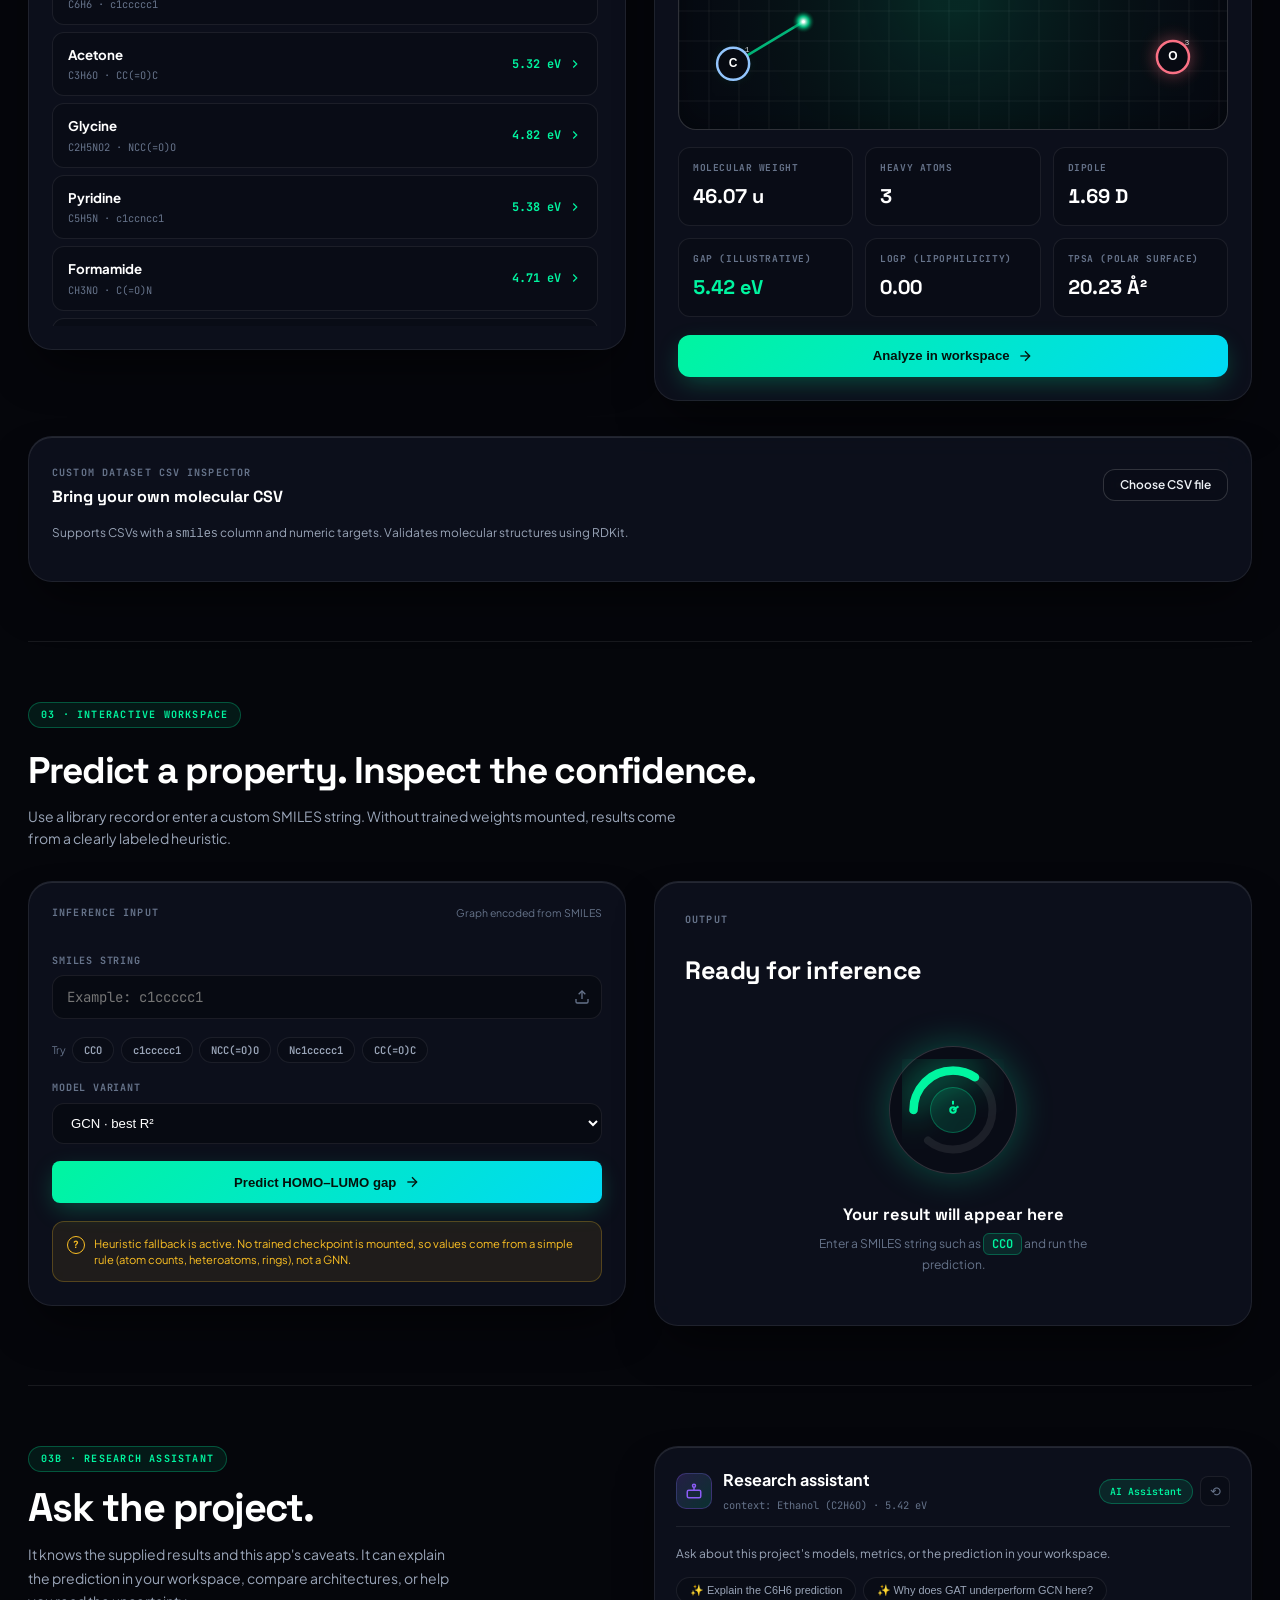
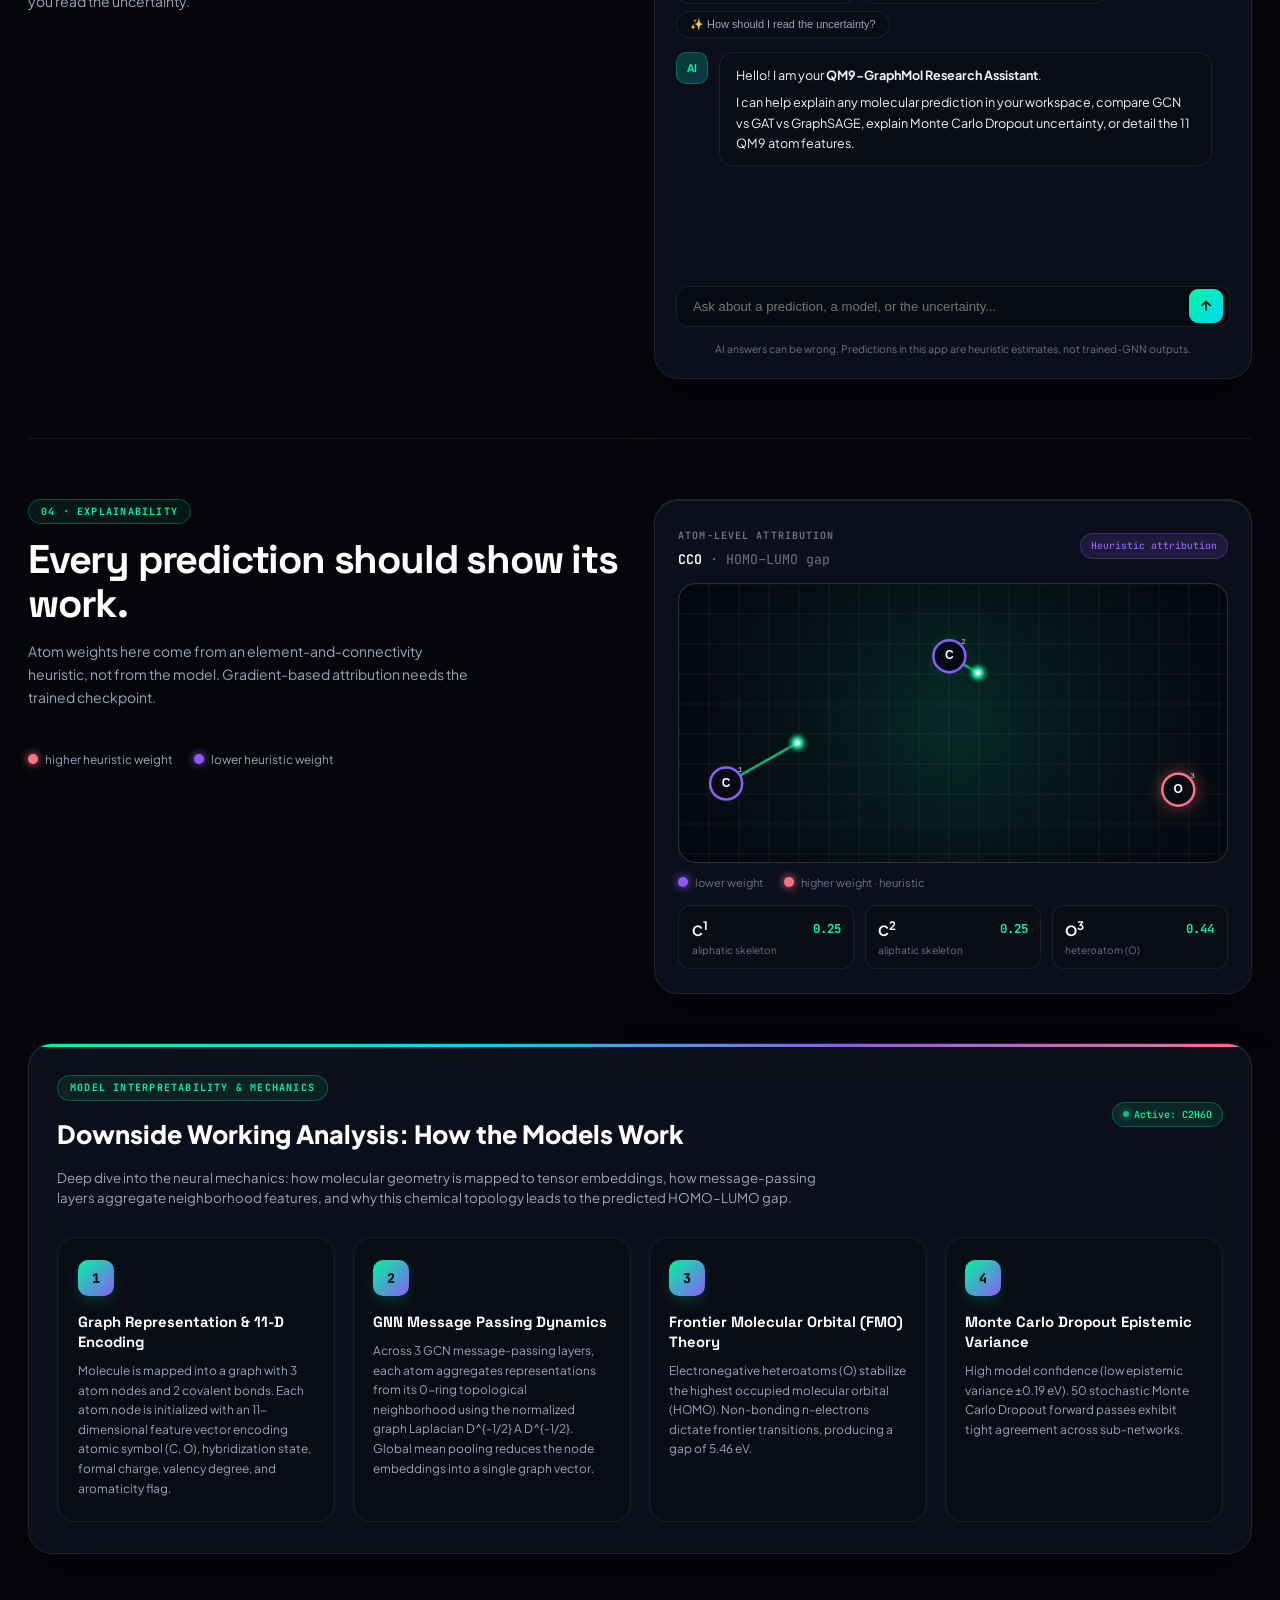
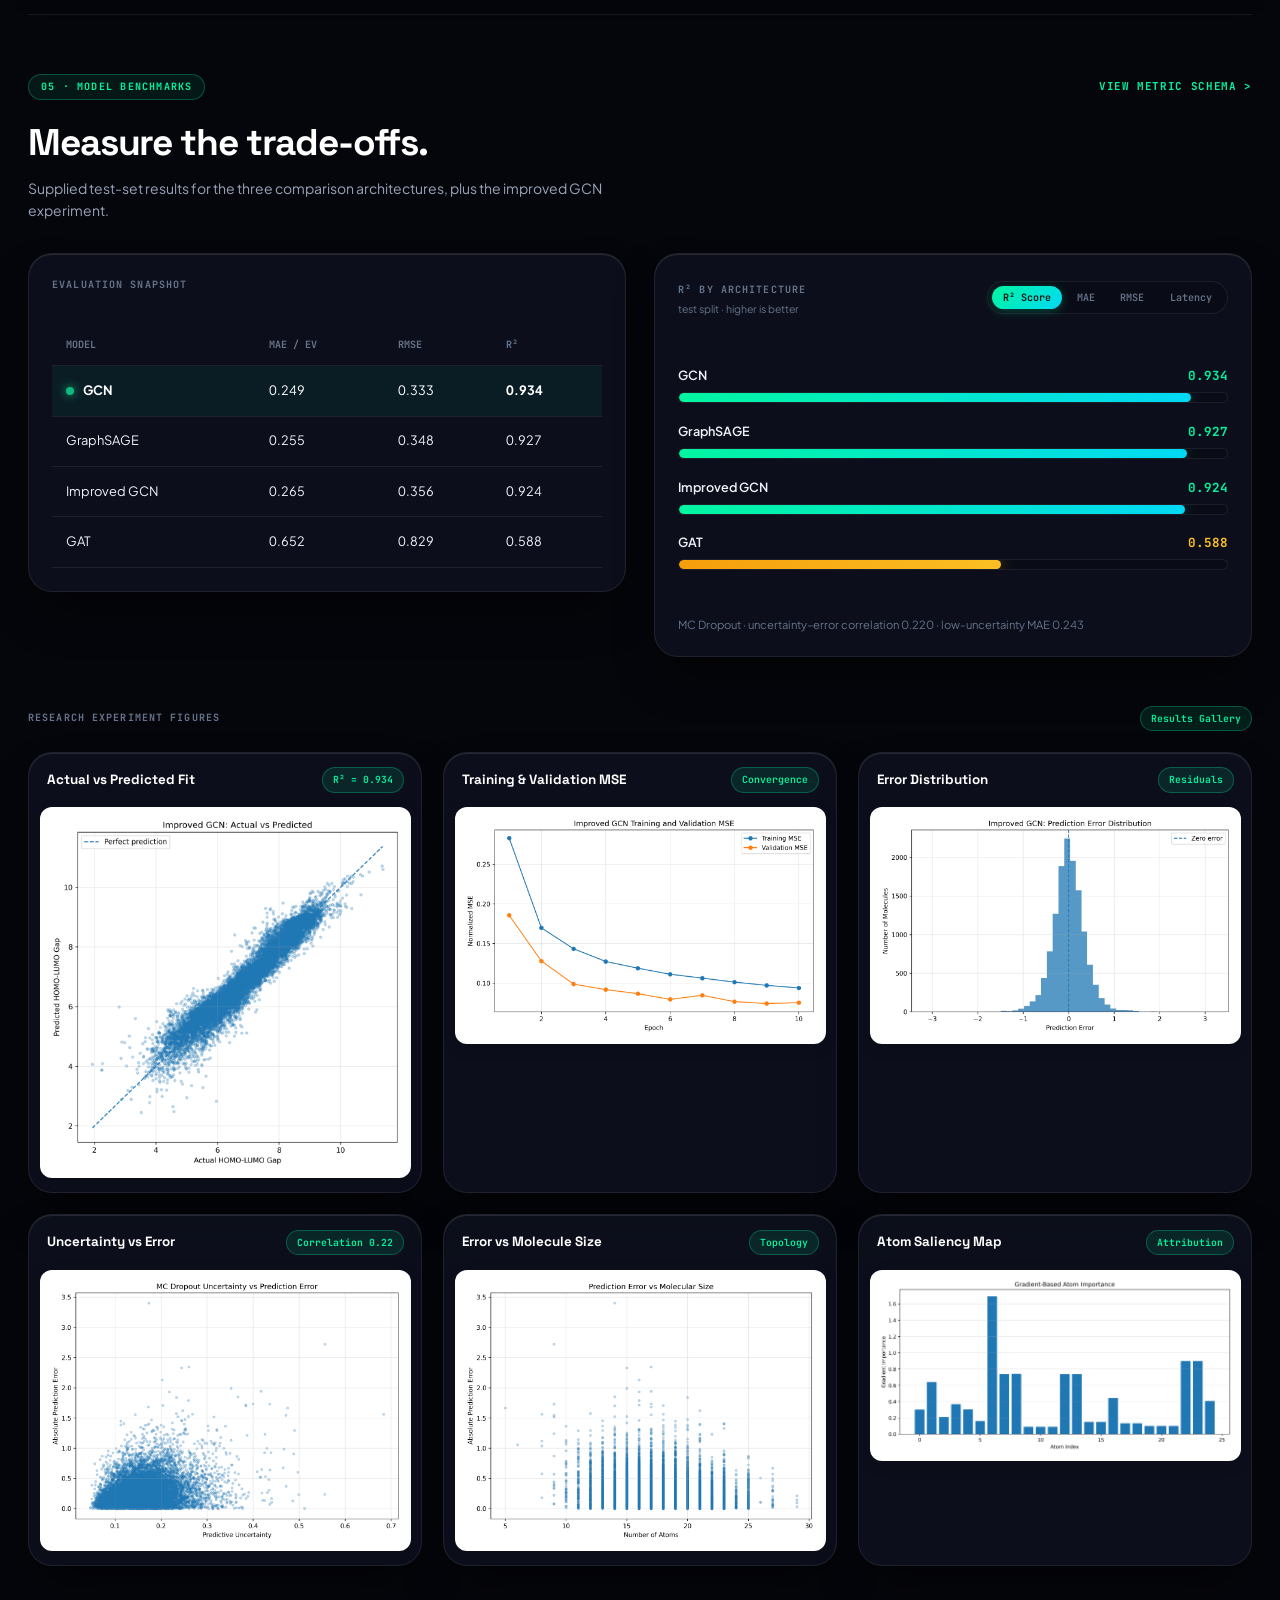
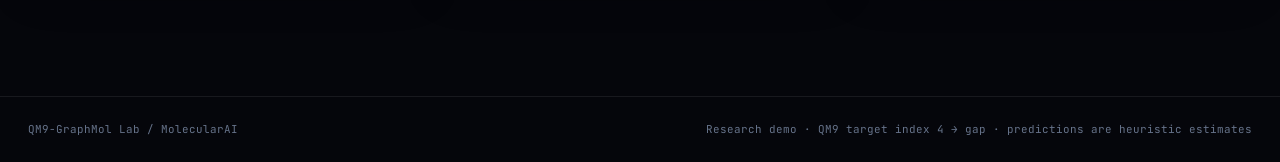
==== commit d15d54bd: "Redesign entire CSS model: Quantum Aurora Bento glassmorphism, floating capsule header, and Aurora/L" ====
--- a/web/static/index.html
+++ b/web/static/index.html
@@ -3,14 +3,20 @@
 <head>
   <meta charset="utf-8" />
   <meta name="viewport" content="width=device-width, initial-scale=1" />
-  <meta name="theme-color" content="#040711" />
+  <meta name="theme-color" content="#05060b" />
   <title>QM9·GraphMol Lab — MolecularAI</title>
   <link rel="preconnect" href="https://fonts.googleapis.com">
   <link rel="preconnect" href="https://fonts.gstatic.com" crossorigin>
-  <link href="https://fonts.googleapis.com/css2?family=Inter:wght@400;500;600;700;800&family=JetBrains+Mono:wght@500;700&display=swap" rel="stylesheet">
+  <link href="https://fonts.googleapis.com/css2?family=JetBrains+Mono:wght@500;700&family=Plus+Jakarta+Sans:wght@400;500;600;700;800&family=Space+Grotesk:wght@500;600;700&display=swap" rel="stylesheet">
   <link rel="stylesheet" href="assets/app.css" />
 </head>
 <body>
+  <!-- Ambient Atmospheric Aurora Mesh -->
+  <div class="aurora-backdrop" aria-hidden="true">
+    <div class="aurora-orb orb-1"></div>
+    <div class="aurora-orb orb-2"></div>
+    <div class="aurora-orb orb-3"></div>
+  </div>
 
   <!-- Top Navigation Header -->
   <header class="app-header">
@@ -54,8 +60,13 @@
       </button>
     </nav>
 
-    <!-- Right Action Button -->
+    <!-- Right Action Button & Theme Switcher -->
     <div class="header-actions">
+      <div class="theme-switcher" id="themeSwitcher" role="group" aria-label="Theme Switcher">
+        <button class="theme-btn active" data-theme="aurora" title="Aurora Obsidian">Aurora</button>
+        <button class="theme-btn" data-theme="daylight" title="Quantum Daylight">Light</button>
+        <button class="theme-btn" data-theme="plasma" title="Cyber Plasma">Plasma</button>
+      </div>
       <button class="btn-launch" id="headerLaunchBtn">
         <svg viewBox="0 0 24 24" width="13" height="13" fill="none" stroke="currentColor" stroke-width="2.5"><polygon points="12 2 15.09 8.26 22 9.27 17 14.14 18.18 21.02 12 17.77 5.82 21.02 7 14.14 2 9.27 8.91 8.26 12 2"></polygon></svg>
         Launch inference
@@ -239,7 +250,7 @@
             </div>
           </div>
 
-          <button class="btn-primary" id="btnAnalyzeInWorkspace" style="background: #fff; color: #070d14; justify-content: center; font-weight: 700; padding: 12px; border-radius: 8px;">
+          <button class="btn-primary btn-analyze-ws" id="btnAnalyzeInWorkspace">
             Analyze in workspace
             <svg viewBox="0 0 24 24" width="16" height="16" fill="none" stroke="currentColor" stroke-width="2"><line x1="5" y1="12" x2="19" y2="12"></line><polyline points="12 5 19 12 12 19"></polyline></svg>
           </button>
@@ -247,11 +258,11 @@
       </div>
 
       <!-- Custom Dataset CSV Inspector -->
-      <div style="margin-top: 3.5rem; background: var(--bg-card); border: 1px solid var(--border); border-radius: 14px; padding: 1.5rem;">
+      <div class="csv-inspector-card">
         <div class="card-header-bar">
           <div>
             <span class="card-header-title">CUSTOM DATASET CSV INSPECTOR</span>
-            <h3 style="font-size: 1.15rem; color:#fff; margin-top: 4px;">Bring your own molecular CSV</h3>
+            <h3 class="card-sub-heading" style="margin-top: 4px;">Bring your own molecular CSV</h3>
           </div>
           <label class="btn-ghost" style="cursor: pointer; padding: 6px 16px; font-size: 0.85rem;">
             Choose CSV file
@@ -444,8 +455,8 @@
         <!-- Left: Text -->
         <div>
           <span class="eyebrow">03B · RESEARCH ASSISTANT</span>
-          <h1 style="font-size: 3rem; font-weight:800; color:#fff; line-height:1.1; margin-bottom:1rem;">Ask the project.</h1>
-          <p style="font-size: 1rem; color:var(--text-muted); line-height:1.6; max-width:440px;">
+          <h1 class="section-display-title">Ask the project.</h1>
+          <p class="section-display-sub">
             It knows the supplied results and this app's caveats. It can explain the prediction in your workspace, compare architectures, or help you read the uncertainty.
           </p>
         </div>
@@ -458,7 +469,7 @@
                 <svg viewBox="0 0 24 24" width="18" height="18" fill="none" stroke="currentColor" stroke-width="2"><rect x="3" y="11" width="18" height="10" rx="2"></rect><circle cx="12" cy="5" r="2"></circle><path d="M12 7v4"></path><line x1="8" y1="16" x2="8" y2="16"></line><line x1="16" y1="16" x2="16" y2="16"></line></svg>
               </div>
               <div>
-                <h3 style="font-size: 1.15rem; font-weight:700; color:#fff;">Research assistant</h3>
+                <h3 style="font-size: 1.15rem; font-weight:700; color: var(--text-bright);">Research assistant</h3>
                 <span class="assistant-context" id="assistantContext">context: C6H6 · 5.96 eV</span>
               </div>
             </div>
@@ -513,10 +524,10 @@
         <!-- Left: Text & Bottom Legend -->
         <div>
           <span class="eyebrow">04 · EXPLAINABILITY</span>
-          <h1 style="font-size: 3rem; font-weight:800; color:#fff; line-height:1.1; margin-bottom:1rem;">
+          <h1 class="section-display-title">
             Every prediction should show its work.
           </h1>
-          <p style="font-size: 1rem; color:var(--text-muted); line-height:1.6; max-width:440px; margin-bottom: 3rem;">
+          <p class="section-display-sub" style="margin-bottom: 3rem;">
             Atom weights here come from an element-and-connectivity heuristic, not from the model. Gradient-based attribution needs the trained checkpoint.
           </p>
           <div class="explain-legend-bottom">
@@ -531,7 +542,7 @@
             <div>
               <span class="card-header-title">Atom-level attribution</span>
               <div style="font-size: 0.95rem; font-family: var(--font-mono); color: var(--text-dim); margin-top: 4px;">
-                <span id="expMolFormula" style="color: #fff; font-weight:600;">c1ccccc1</span> · HOMO–LUMO gap
+                <span id="expMolFormula" style="color: var(--text-bright); font-weight:600;">c1ccccc1</span> · HOMO–LUMO gap
               </div>
             </div>
             <span class="badge-tag purple">Heuristic attribution</span>
@@ -559,7 +570,7 @@
         <div class="card-header-bar">
           <div>
             <span class="eyebrow">MODEL INTERPRETABILITY & MECHANICS</span>
-            <h2 style="font-size: 1.8rem; font-weight: 800; color: #fff;">Downside Working Analysis: How the Models Work</h2>
+            <h2 style="font-size: 1.8rem; font-weight: 800; color: var(--text-bright);">Downside Working Analysis: How the Models Work</h2>
           </div>
           <span class="badge-tag pulse" id="analysisTargetPill">Active: C6H6</span>
         </div>
@@ -804,7 +815,7 @@
       <div class="modal-header">
         <div>
           <span class="card-header-title">MOLECULAR STRUCTURE INSPECTOR</span>
-          <h3 id="modalMolTitle" style="color:#fff; font-size:1.3rem; margin-top:4px;">Full Structure Review</h3>
+          <h3 id="modalMolTitle" style="color: var(--text-bright); font-size:1.3rem; margin-top:4px;">Full Structure Review</h3>
         </div>
         <div style="display:flex; gap:0.5rem; align-items:center;">
           <button class="ctrl-btn active" id="btnModalMotion" title="Toggle Motion">✦ Motion</button>
@@ -812,7 +823,7 @@
           <button class="ctrl-btn" id="btnModalZoomIn" title="Zoom in (+)">+</button>
           <button class="ctrl-btn" id="btnModalZoomOut" title="Zoom out (−)">−</button>
           <button class="ctrl-btn" id="btnModalFit" title="Reset View">⊡ Fit</button>
-          <button class="btn-icon" id="btnCloseModal" title="Close" style="width:34px; height:34px; font-size:1.1rem; color:#fff;">✕</button>
+          <button class="btn-icon" id="btnCloseModal" title="Close" style="width:34px; height:34px; font-size:1.1rem; color: var(--text-bright);">✕</button>
         </div>
       </div>
       <div class="modal-canvas-wrap">
--- a/web/static/assets/app.css
+++ b/web/static/assets/app.css
@@ -1,32 +1,168 @@
-:root {
-  --bg-dark: #070d14;
-  --bg-card: #0d1726;
-  --bg-card-hover: #111e33;
-  --bg-card-subtle: #09121f;
-  --border: #1a293f;
-  --border-light: #243b59;
-  --border-focus: #38bdf8;
-  --cyan: #22d3ee;
-  --cyan-hover: #06b6d4;
-  --cyan-glow: rgba(34, 211, 238, 0.25);
+/* ==========================================================================
+   QM9·GraphMol Lab — Quantum Aurora Bento & Frosted Glass CSS Model
+   Three integrated visual themes: Aurora Obsidian (default), Quantum Daylight, Cyber Plasma
+   ========================================================================== */
+
+:root,
+[data-theme="aurora"] {
+  --bg-dark: #05060b;
+  --bg-surface: rgba(14, 17, 28, 0.68);
+  --bg-card: rgba(16, 20, 34, 0.72);
+  --bg-card-hover: rgba(24, 30, 50, 0.85);
+  --bg-card-subtle: rgba(9, 12, 22, 0.78);
+  --bg-header: rgba(12, 15, 26, 0.72);
+  --bg-input: rgba(8, 10, 18, 0.85);
+
+  --border: rgba(255, 255, 255, 0.08);
+  --border-light: rgba(255, 255, 255, 0.16);
+  --border-specular: rgba(255, 255, 255, 0.14);
+  --border-focus: #00f5a0;
+
+  /* Primary Neon Bioluminescent Emerald-Mint + Electric Violet */
+  --cyan: #00f5a0;
+  --cyan-hover: #00d98b;
+  --cyan-glow: rgba(0, 245, 160, 0.28);
+  --accent-2: #00d9f5;
   --blue: #38bdf8;
+  --purple: #8b5cf6;
+  --purple-glow: rgba(139, 92, 246, 0.28);
+  --pink: #fb7185;
+  --pink-glow: rgba(251, 113, 133, 0.28);
+  --emerald: #10b981;
+  --amber: #fbbf24;
+
+  --text-bright: #ffffff;
+  --text-main: #eef2f6;
+  --text-muted: #9aa5b8;
+  --text-dim: #66738a;
+  --cta-ink: #04120c;
+
+  --orb-1: rgba(0, 245, 160, 0.14);
+  --orb-2: rgba(139, 92, 246, 0.16);
+  --orb-3: rgba(0, 217, 245, 0.10);
+  --dot-pattern: rgba(255, 255, 255, 0.06);
+
+  --shadow-card: 0 24px 48px -14px rgba(0, 0, 0, 0.65), inset 0 1px 0 rgba(255, 255, 255, 0.10);
+  --shadow-hover: 0 28px 56px -12px rgba(0, 0, 0, 0.78), 0 0 28px rgba(0, 245, 160, 0.12), inset 0 1px 0 rgba(255, 255, 255, 0.18);
+
+  --canvas-core: #070a12;
+  --canvas-grid: rgba(255, 255, 255, 0.045);
+  --canvas-text: #ffffff;
+
+  --font-display: 'Space Grotesk', 'Plus Jakarta Sans', sans-serif;
+  --font-sans: 'Plus Jakarta Sans', -apple-system, BlinkMacSystemFont, 'Segoe UI', Roboto, sans-serif;
+  --font-mono: 'JetBrains Mono', 'Fira Code', Menlo, monospace;
+
+  --radius-xl: 24px;
+  --radius-lg: 18px;
+  --radius-md: 12px;
+  --radius-sm: 8px;
+}
+
+/* Quantum Daylight (Architectural Porcelain Light Theme) */
+[data-theme="daylight"] {
+  --bg-dark: #f2f5fb;
+  --bg-surface: rgba(255, 255, 255, 0.85);
+  --bg-card: rgba(255, 255, 255, 0.90);
+  --bg-card-hover: #ffffff;
+  --bg-card-subtle: #f7f9fd;
+  --bg-header: rgba(255, 255, 255, 0.82);
+  --bg-input: #f8fafc;
+
+  --border: rgba(15, 23, 42, 0.09);
+  --border-light: rgba(15, 23, 42, 0.16);
+  --border-specular: rgba(255, 255, 255, 0.9);
+  --border-focus: #059669;
+
+  --cyan: #059669;
+  --cyan-hover: #047857;
+  --cyan-glow: rgba(5, 150, 105, 0.22);
+  --accent-2: #4f46e5;
+  --blue: #2563eb;
+  --purple: #6366f1;
+  --purple-glow: rgba(99, 102, 241, 0.22);
+  --pink: #e11d48;
+  --pink-glow: rgba(225, 29, 72, 0.22);
+  --emerald: #059669;
+  --amber: #d97706;
+
+  --text-bright: #0f172a;
+  --text-main: #1e293b;
+  --text-muted: #475569;
+  --text-dim: #64748b;
+  --cta-ink: #ffffff;
+
+  --orb-1: rgba(16, 185, 129, 0.14);
+  --orb-2: rgba(99, 102, 241, 0.13);
+  --orb-3: rgba(56, 189, 248, 0.10);
+  --dot-pattern: rgba(15, 23, 42, 0.08);
+
+  --shadow-card: 0 12px 32px -8px rgba(15, 23, 42, 0.07), 0 2px 6px rgba(15, 23, 42, 0.03), inset 0 1px 0 #ffffff;
+  --shadow-hover: 0 20px 40px -10px rgba(15, 23, 42, 0.12), 0 0 20px rgba(5, 150, 105, 0.08), inset 0 1px 0 #ffffff;
+
+  --canvas-core: #0f172a;
+  --canvas-grid: rgba(15, 23, 42, 0.06);
+  --canvas-text: #ffffff;
+}
+
+/* Cyber Plasma (Deep Midnight Plum & Magenta-Gold Theme) */
+[data-theme="plasma"] {
+  --bg-dark: #08040e;
+  --bg-surface: rgba(20, 11, 34, 0.72);
+  --bg-card: rgba(22, 13, 38, 0.76);
+  --bg-card-hover: rgba(33, 19, 56, 0.88);
+  --bg-card-subtle: rgba(14, 8, 24, 0.82);
+  --bg-header: rgba(16, 9, 28, 0.78);
+  --bg-input: rgba(11, 6, 20, 0.88);
+
+  --border: rgba(244, 63, 94, 0.14);
+  --border-light: rgba(192, 132, 252, 0.28);
+  --border-specular: rgba(255, 255, 255, 0.12);
+  --border-focus: #ff4d8d;
+
+  --cyan: #ff4d8d;
+  --cyan-hover: #f43f5e;
+  --cyan-glow: rgba(255, 77, 141, 0.30);
+  --accent-2: #fbbf24;
+  --blue: #c084fc;
   --purple: #a855f7;
-  --purple-glow: rgba(168, 85, 247, 0.25);
-  --pink: #f43f5e;
-  --pink-glow: rgba(244, 63, 94, 0.25);
-  --emerald: #10b981;
-  --amber: #f59e0b;
-  --text-main: #f1f5f9;
-  --text-muted: #94a3b8;
-  --text-dim: #64748b;
-  --font-sans: 'Inter', -apple-system, BlinkMacSystemFont, 'Segoe UI', Roboto, Helvetica, Arial, sans-serif;
-  --font-mono: 'JetBrains Mono', 'Fira Code', Menlo, Monaco, Consolas, monospace;
-}
+  --purple-glow: rgba(168, 85, 247, 0.30);
+  --pink: #fb7185;
+  --pink-glow: rgba(251, 113, 133, 0.30);
+  --emerald: #34d399;
+  --amber: #fbbf24;
+
+  --text-bright: #ffffff;
+  --text-main: #f5effb;
+  --text-muted: #b8a9cc;
+  --text-dim: #7b6c94;
+  --cta-ink: #ffffff;
+
+  --orb-1: rgba(255, 77, 141, 0.16);
+  --orb-2: rgba(168, 85, 247, 0.18);
+  --orb-3: rgba(251, 191, 36, 0.09);
+  --dot-pattern: rgba(255, 255, 255, 0.06);
+
+  --shadow-card: 0 24px 48px -14px rgba(0, 0, 0, 0.72), inset 0 1px 0 rgba(255, 255, 255, 0.10);
+  --shadow-hover: 0 28px 56px -12px rgba(0, 0, 0, 0.85), 0 0 28px rgba(255, 77, 141, 0.16), inset 0 1px 0 rgba(255, 255, 255, 0.18);
+
+  --canvas-core: #11081f;
+  --canvas-grid: rgba(192, 132, 252, 0.055);
+  --canvas-text: #ffffff;
+}
+
+/* ==========================================================================
+   Global Resets & Atmospheric Mesh Canvas
+   ========================================================================== */
 
 * {
   box-sizing: border-box;
   margin: 0;
   padding: 0;
+}
+
+html {
+  scroll-behavior: smooth;
 }
 
 html, body {
@@ -34,92 +170,170 @@
   color: var(--text-main);
   font-family: var(--font-sans);
   font-size: 14px;
-  line-height: 1.5;
+  line-height: 1.55;
   min-height: 100vh;
   overflow-x: hidden;
   -webkit-font-smoothing: antialiased;
-}
-
-/* Subtle background grid pattern */
+  transition: background-color 0.35s ease, color 0.35s ease;
+}
+
+/* Custom sleek scrollbar */
+::-webkit-scrollbar {
+  width: 8px;
+  height: 8px;
+}
+::-webkit-scrollbar-track {
+  background: transparent;
+}
+::-webkit-scrollbar-thumb {
+  background: var(--border-light);
+  border-radius: 9999px;
+}
+::-webkit-scrollbar-thumb:hover {
+  background: var(--cyan);
+}
+
+/* Micro Dot-Matrix Architectural Backdrop */
 body::before {
   content: '';
   position: fixed;
-  top: 0;
-  left: 0;
-  right: 0;
-  bottom: 0;
-  background-image: 
-    linear-gradient(rgba(26, 41, 63, 0.15) 1px, transparent 1px),
-    linear-gradient(90deg, rgba(26, 41, 63, 0.15) 1px, transparent 1px);
-  background-size: 40px 40px;
+  inset: 0;
+  background-image: radial-gradient(var(--dot-pattern) 1.15px, transparent 1.15px);
+  background-size: 26px 26px;
   pointer-events: none;
   z-index: 0;
 }
 
-/* App Header */
+/* Floating Ambient Aurora Mesh Orbs */
+.aurora-backdrop {
+  position: fixed;
+  inset: 0;
+  overflow: hidden;
+  pointer-events: none;
+  z-index: 0;
+}
+
+.aurora-orb {
+  position: absolute;
+  border-radius: 50%;
+  filter: blur(110px);
+  opacity: 0.9;
+  animation: orbFloat 22s ease-in-out infinite alternate;
+}
+
+.aurora-orb.orb-1 {
+  width: 580px;
+  height: 580px;
+  top: -160px;
+  left: -120px;
+  background: var(--orb-1);
+}
+
+.aurora-orb.orb-2 {
+  width: 640px;
+  height: 640px;
+  bottom: -180px;
+  right: -140px;
+  background: var(--orb-2);
+  animation-delay: -7s;
+}
+
+.aurora-orb.orb-3 {
+  width: 440px;
+  height: 440px;
+  top: 40%;
+  left: 45%;
+  background: var(--orb-3);
+  animation-delay: -14s;
+}
+
+@keyframes orbFloat {
+  0% { transform: translate(0, 0) scale(1); }
+  50% { transform: translate(40px, -30px) scale(1.08); }
+  100% { transform: translate(-30px, 35px) scale(0.95); }
+}
+
+/* ==========================================================================
+   Floating Capsule Dock Navigation Header
+   ========================================================================== */
+
 .app-header {
   position: sticky;
-  top: 0;
+  top: 12px;
   z-index: 100;
   display: flex;
   align-items: center;
   justify-content: space-between;
-  padding: 0 2rem;
-  height: 64px;
-  background: rgba(7, 13, 20, 0.85);
-  backdrop-filter: blur(12px);
-  border-bottom: 1px solid var(--border);
+  gap: 1rem;
+  width: calc(100% - 2.5rem);
+  max-width: 1400px;
+  margin: 12px auto 0;
+  padding: 0 1.25rem;
+  height: 62px;
+  border-radius: 20px;
+  background: var(--bg-header);
+  backdrop-filter: blur(24px) saturate(160%);
+  -webkit-backdrop-filter: blur(24px) saturate(160%);
+  border: 1px solid var(--border);
+  box-shadow: var(--shadow-card);
+  transition: all 0.3s ease;
 }
 
 .brand {
   display: flex;
   align-items: center;
-  gap: 0.75rem;
+  gap: 0.7rem;
   cursor: pointer;
   text-decoration: none;
+  flex-shrink: 0;
 }
 
 .brand-icon {
-  width: 34px;
-  height: 34px;
-  border-radius: 8px;
-  background: linear-gradient(135deg, rgba(34, 211, 238, 0.2), rgba(168, 85, 247, 0.2));
-  border: 1px solid var(--cyan);
+  width: 36px;
+  height: 36px;
+  border-radius: 11px;
+  background: linear-gradient(135deg, var(--cyan), var(--purple));
   display: flex;
   align-items: center;
   justify-content: center;
+  color: var(--cta-ink);
+  box-shadow: 0 4px 16px var(--cyan-glow);
+  transition: transform 0.25s ease;
+}
+
+.brand:hover .brand-icon {
+  transform: rotate(18deg) scale(1.05);
+}
+
+.brand-name {
+  font-family: var(--font-display);
+  font-size: 1.12rem;
+  font-weight: 700;
+  letter-spacing: -0.025em;
+  color: var(--text-bright);
+  display: flex;
+  align-items: center;
+  gap: 0.45rem;
+}
+
+.brand-name span.lab-tag {
+  font-size: 0.62rem;
+  font-family: var(--font-mono);
+  font-weight: 700;
+  padding: 2px 7px;
+  border-radius: 9999px;
+  background: rgba(0, 245, 160, 0.12);
   color: var(--cyan);
-  box-shadow: 0 0 15px var(--cyan-glow);
-}
-
-.brand-name {
-  font-size: 1.15rem;
-  font-weight: 700;
-  letter-spacing: -0.02em;
-  color: #fff;
-  display: flex;
-  align-items: center;
-  gap: 0.4rem;
-}
-
-.brand-name span.lab-tag {
-  font-size: 0.65rem;
-  font-family: var(--font-mono);
-  font-weight: 600;
-  padding: 2px 6px;
-  border-radius: 4px;
-  background: rgba(34, 211, 238, 0.15);
-  color: var(--cyan);
-  border: 1px solid rgba(34, 211, 238, 0.3);
-  letter-spacing: 0.05em;
-}
-
-/* Nav Links */
+  border: 1px solid var(--cyan-glow);
+  letter-spacing: 0.08em;
+}
+
+/* Segmented Pill Navigation */
 .nav-tabs {
   display: flex;
   align-items: center;
-  gap: 0.25rem;
-  background: rgba(13, 23, 38, 0.6);
+  gap: 0.2rem;
+  background: var(--bg-card-subtle);
   padding: 4px;
   border-radius: 9999px;
   border: 1px solid var(--border);
@@ -129,31 +343,37 @@
   display: flex;
   align-items: center;
   gap: 0.4rem;
-  padding: 6px 14px;
+  padding: 6px 13px;
   border-radius: 9999px;
   color: var(--text-muted);
-  font-size: 0.85rem;
-  font-weight: 500;
+  font-size: 0.82rem;
+  font-weight: 600;
   background: transparent;
-  border: none;
+  border: 1px solid transparent;
   cursor: pointer;
-  transition: all 0.2s ease;
+  transition: all 0.22s cubic-bezier(0.22, 1, 0.36, 1);
+  white-space: nowrap;
 }
 
 .nav-tab svg {
-  opacity: 0.75;
+  opacity: 0.72;
+  transition: color 0.2s ease;
 }
 
 .nav-tab:hover {
-  color: var(--text-main);
+  color: var(--text-bright);
   background: rgba(255, 255, 255, 0.05);
 }
 
+[data-theme="daylight"] .nav-tab:hover {
+  background: rgba(15, 23, 42, 0.05);
+}
+
 .nav-tab.active {
-  color: #fff;
+  color: var(--text-bright);
   background: var(--bg-card);
-  border: 1px solid var(--border-light);
-  box-shadow: 0 2px 8px rgba(0, 0, 0, 0.4);
+  border-color: var(--border-light);
+  box-shadow: 0 4px 12px rgba(0, 0, 0, 0.18);
 }
 
 .nav-tab.active svg {
@@ -161,50 +381,87 @@
   color: var(--cyan);
 }
 
-/* Header Action */
+/* Header Actions & Theme Switcher */
 .header-actions {
   display: flex;
   align-items: center;
-  gap: 0.75rem;
+  gap: 0.65rem;
+  flex-shrink: 0;
+}
+
+.theme-switcher {
+  display: flex;
+  align-items: center;
+  background: var(--bg-card-subtle);
+  border: 1px solid var(--border);
+  border-radius: 9999px;
+  padding: 3px;
+  gap: 2px;
+}
+
+.theme-btn {
+  font-family: var(--font-mono);
+  font-size: 0.7rem;
+  font-weight: 600;
+  padding: 4px 9px;
+  border-radius: 9999px;
+  background: transparent;
+  border: none;
+  color: var(--text-dim);
+  cursor: pointer;
+  transition: all 0.2s ease;
+}
+
+.theme-btn:hover {
+  color: var(--text-bright);
+}
+
+.theme-btn.active {
+  background: linear-gradient(135deg, var(--cyan), var(--accent-2));
+  color: var(--cta-ink);
+  box-shadow: 0 2px 10px var(--cyan-glow);
 }
 
 .btn-launch {
   display: flex;
   align-items: center;
-  gap: 0.4rem;
-  padding: 8px 18px;
+  gap: 0.45rem;
+  padding: 8px 16px;
   border-radius: 9999px;
-  background: var(--cyan);
-  color: #070d14;
-  font-weight: 600;
-  font-size: 0.85rem;
+  background: linear-gradient(135deg, var(--cyan) 0%, var(--accent-2) 100%);
+  color: var(--cta-ink);
+  font-weight: 700;
+  font-size: 0.82rem;
   border: none;
   cursor: pointer;
-  transition: all 0.2s ease;
-  box-shadow: 0 0 15px var(--cyan-glow);
+  transition: all 0.25s cubic-bezier(0.22, 1, 0.36, 1);
+  box-shadow: 0 4px 18px var(--cyan-glow);
+  white-space: nowrap;
 }
 
 .btn-launch:hover {
-  background: var(--cyan-hover);
-  transform: translateY(-1px);
-  box-shadow: 0 0 20px rgba(34, 211, 238, 0.4);
-}
-
-/* Main Container */
+  transform: translateY(-2px);
+  box-shadow: 0 8px 26px var(--cyan-glow);
+  filter: brightness(1.06);
+}
+
+/* ==========================================================================
+   Main Container & Section Architecture
+   ========================================================================== */
+
 .main-content {
   position: relative;
   z-index: 1;
   max-width: 1400px;
   margin: 0 auto;
-  padding: 2.5rem 2rem 5rem;
-}
-
-/* Section visibility & Continuous Scrolling */
+  padding: 1.75rem 2rem 5rem;
+}
+
 .page-section {
   display: block;
-  padding: 4.5rem 0;
-  border-bottom: 1px solid rgba(255, 255, 255, 0.05);
-  scroll-margin-top: 75px;
+  padding: 4.25rem 0;
+  border-bottom: 1px solid var(--border);
+  scroll-margin-top: 86px;
   transition: opacity 0.3s ease;
 }
 
@@ -214,86 +471,146 @@
 
 /* Typography & Eyebrows */
 .eyebrow {
-  display: inline-block;
-  font-size: 0.75rem;
-  font-weight: 700;
-  font-family: var(--font-mono);
-  letter-spacing: 0.1em;
+  display: inline-flex;
+  align-items: center;
+  gap: 0.5rem;
+  font-size: 0.72rem;
+  font-weight: 700;
+  font-family: var(--font-mono);
+  letter-spacing: 0.12em;
   text-transform: uppercase;
   color: var(--cyan);
-  margin-bottom: 0.75rem;
+  background: rgba(0, 245, 160, 0.08);
+  border: 1px solid var(--cyan-glow);
+  padding: 4px 12px;
+  border-radius: 9999px;
+  margin-bottom: 1rem;
+}
+
+[data-theme="daylight"] .eyebrow {
+  background: rgba(5, 150, 105, 0.08);
+}
+
+[data-theme="plasma"] .eyebrow {
+  background: rgba(255, 77, 141, 0.1);
 }
 
 h1.hero-title {
-  font-size: 3.5rem;
-  font-weight: 800;
+  font-family: var(--font-display);
+  font-size: 3.85rem;
+  font-weight: 700;
+  line-height: 1.05;
+  letter-spacing: -0.04em;
+  color: var(--text-bright);
+  margin-bottom: 1.25rem;
+}
+
+h1.hero-title span.cyan-text {
+  background: linear-gradient(120deg, var(--cyan) 0%, var(--accent-2) 50%, var(--purple) 100%);
+  background-size: 200% auto;
+  -webkit-background-clip: text;
+  background-clip: text;
+  -webkit-text-fill-color: transparent;
+  animation: textShimmer 6s linear infinite;
+}
+
+@keyframes textShimmer {
+  0% { background-position: 0% center; }
+  100% { background-position: 200% center; }
+}
+
+.hero-subtitle {
+  font-size: 1.12rem;
+  color: var(--text-muted);
+  max-width: 560px;
+  line-height: 1.65;
+  margin-bottom: 2.1rem;
+}
+
+.section-display-title {
+  font-family: var(--font-display);
+  font-size: 2.85rem;
+  font-weight: 700;
+  color: var(--text-bright);
   line-height: 1.1;
   letter-spacing: -0.03em;
-  color: #fff;
-  margin-bottom: 1.25rem;
-}
-
-h1.hero-title span.cyan-text {
-  color: var(--cyan);
-  text-shadow: 0 0 25px var(--cyan-glow);
-}
-
-.hero-subtitle {
+  margin-bottom: 1rem;
+}
+
+.section-display-sub {
+  font-size: 1rem;
+  color: var(--text-muted);
+  line-height: 1.65;
+  max-width: 440px;
+}
+
+.card-sub-heading {
+  font-family: var(--font-display);
   font-size: 1.15rem;
-  color: var(--text-muted);
-  max-width: 580px;
-  line-height: 1.6;
-  margin-bottom: 2rem;
-}
-
+  font-weight: 700;
+  color: var(--text-bright);
+}
+
+/* Action Buttons */
 .btn-group {
   display: flex;
   align-items: center;
-  gap: 1.25rem;
+  flex-wrap: wrap;
+  gap: 1rem;
 }
 
 .btn-primary {
   display: inline-flex;
   align-items: center;
-  gap: 0.5rem;
-  padding: 11px 22px;
-  border-radius: 8px;
-  background: var(--cyan);
-  color: #070d14;
-  font-weight: 600;
-  font-size: 0.95rem;
+  gap: 0.55rem;
+  padding: 12px 24px;
+  border-radius: var(--radius-md);
+  background: linear-gradient(135deg, var(--cyan) 0%, var(--accent-2) 100%);
+  color: var(--cta-ink);
+  font-weight: 700;
+  font-size: 0.94rem;
   border: none;
   cursor: pointer;
-  transition: all 0.2s ease;
-  box-shadow: 0 0 15px var(--cyan-glow);
+  transition: all 0.25s cubic-bezier(0.22, 1, 0.36, 1);
+  box-shadow: 0 8px 24px -4px var(--cyan-glow);
   text-decoration: none;
 }
 
 .btn-primary:hover {
-  background: var(--cyan-hover);
-  box-shadow: 0 0 25px rgba(34, 211, 238, 0.4);
-  transform: translateY(-1px);
+  transform: translateY(-2px);
+  box-shadow: 0 12px 30px -2px var(--cyan-glow);
+  filter: brightness(1.06);
+}
+
+.btn-analyze-ws {
+  width: 100%;
+  justify-content: center;
+  padding: 13px;
+  border-radius: var(--radius-md);
 }
 
 .btn-ghost {
   display: inline-flex;
   align-items: center;
   gap: 0.5rem;
-  padding: 10px 20px;
-  border-radius: 8px;
-  background: rgba(255, 255, 255, 0.05);
+  padding: 11px 20px;
+  border-radius: var(--radius-md);
+  background: var(--bg-card-subtle);
   color: var(--text-main);
   font-weight: 600;
-  font-size: 0.95rem;
-  border: 1px solid var(--border);
+  font-size: 0.92rem;
+  border: 1px solid var(--border-light);
   cursor: pointer;
   transition: all 0.2s ease;
   text-decoration: none;
+  backdrop-filter: blur(8px);
 }
 
 .btn-ghost:hover {
-  background: rgba(255, 255, 255, 0.08);
-  border-color: var(--border-light);
+  background: var(--bg-card-hover);
+  border-color: var(--cyan);
+  color: var(--text-bright);
+  transform: translateY(-1px);
 }
 
 .link-cyan {
@@ -301,43 +618,60 @@
   text-decoration: none;
   font-family: var(--font-mono);
   font-weight: 700;
-  font-size: 0.8rem;
-  letter-spacing: 0.05em;
-  transition: opacity 0.2s;
+  font-size: 0.78rem;
+  letter-spacing: 0.06em;
+  transition: opacity 0.2s, transform 0.2s;
+  display: inline-flex;
+  align-items: center;
 }
 
 .link-cyan:hover {
-  opacity: 0.8;
-}
-
-/* Hero 2-Col Layout */
+  opacity: 0.85;
+  transform: translateX(3px);
+}
+
+/* ==========================================================================
+   Hero Layout & Bento Cards
+   ========================================================================== */
+
 .hero-layout {
   display: grid;
-  grid-template-columns: 1.1fr 0.9fr;
+  grid-template-columns: 1.08fr 0.92fr;
   gap: 3rem;
   align-items: center;
   margin-bottom: 3.5rem;
 }
 
-/* Projection Card */
+.projection-card,
+.molecule-library-card,
+.record-panel,
+.workspace-form-card,
+.workspace-output-card,
+.csv-inspector-card,
+.plot-card {
+  background: var(--bg-card);
+  border: 1px solid var(--border);
+  border-radius: var(--radius-xl);
+  backdrop-filter: blur(22px) saturate(140%);
+  -webkit-backdrop-filter: blur(22px) saturate(140%);
+  box-shadow: var(--shadow-card);
+  transition: transform 0.28s cubic-bezier(0.22, 1, 0.36, 1), border-color 0.25s ease, box-shadow 0.28s ease;
+}
+
 .projection-card {
-  background: var(--bg-card);
-  border: 1px solid var(--border);
-  border-radius: 16px;
   padding: 1.5rem;
   position: relative;
   overflow: hidden;
-  box-shadow: 0 10px 30px rgba(0, 0, 0, 0.5);
 }
 
 .projection-card::before {
   content: '';
   position: absolute;
-  top: -80px;
-  right: -80px;
-  width: 250px;
-  height: 250px;
-  background: radial-gradient(circle, rgba(34, 211, 238, 0.15) 0%, transparent 70%);
+  top: -100px;
+  right: -100px;
+  width: 280px;
+  height: 280px;
+  background: radial-gradient(circle, var(--cyan-glow) 0%, transparent 70%);
   pointer-events: none;
 }
 
@@ -346,13 +680,15 @@
   align-items: center;
   justify-content: space-between;
   margin-bottom: 1rem;
+  gap: 0.75rem;
+  flex-wrap: wrap;
 }
 
 .card-header-title {
-  font-size: 0.75rem;
-  font-family: var(--font-mono);
-  font-weight: 700;
-  letter-spacing: 0.1em;
+  font-size: 0.72rem;
+  font-family: var(--font-mono);
+  font-weight: 700;
+  letter-spacing: 0.11em;
   text-transform: uppercase;
   color: var(--text-dim);
 }
@@ -361,12 +697,12 @@
   font-size: 0.7rem;
   font-family: var(--font-mono);
   font-weight: 600;
-  padding: 3px 8px;
+  padding: 4px 10px;
   border-radius: 9999px;
-  background: rgba(34, 211, 238, 0.1);
+  background: rgba(0, 245, 160, 0.10);
   color: var(--cyan);
-  border: 1px solid rgba(34, 211, 238, 0.25);
-  display: flex;
+  border: 1px solid var(--cyan-glow);
+  display: inline-flex;
   align-items: center;
   gap: 0.35rem;
 }
@@ -376,30 +712,32 @@
   width: 6px;
   height: 6px;
   border-radius: 50%;
-  background: #10b981;
-  box-shadow: 0 0 8px #10b981;
+  background: var(--emerald);
+  box-shadow: 0 0 8px var(--emerald);
 }
 
 .badge-tag.gold {
-  background: rgba(245, 158, 11, 0.12);
-  color: #fbbf24;
-  border-color: rgba(245, 158, 11, 0.3);
+  background: rgba(251, 191, 36, 0.12);
+  color: var(--amber);
+  border-color: rgba(251, 191, 36, 0.32);
 }
 
 .badge-tag.purple {
-  background: rgba(168, 85, 247, 0.15);
-  color: #c084fc;
-  border-color: rgba(168, 85, 247, 0.3);
-}
-
+  background: rgba(139, 92, 246, 0.14);
+  color: var(--purple);
+  border-color: var(--purple-glow);
+}
+
+/* Canvas Viewport Styling */
 .canvas-container {
   width: 100%;
   height: 320px;
   position: relative;
-  border-radius: 10px;
-  background: var(--bg-card-subtle);
-  border: 1px solid rgba(26, 41, 63, 0.5);
+  border-radius: var(--radius-lg);
+  background: var(--canvas-core);
+  border: 1px solid var(--border-light);
   overflow: hidden;
+  box-shadow: inset 0 0 30px rgba(0, 0, 0, 0.35);
 }
 
 .canvas-container canvas,
@@ -413,49 +751,76 @@
   display: block !important;
 }
 
-/* Metric Strip */
+/* ==========================================================================
+   Metrics Strip & 4 Pillars (Bento Tiles)
+   ========================================================================== */
+
 .metrics-strip {
   display: grid;
   grid-template-columns: repeat(4, 1fr);
   gap: 1.25rem;
-  margin-bottom: 3.5rem;
+  margin-bottom: 2.25rem;
 }
 
 .metric-card {
   background: var(--bg-card);
   border: 1px solid var(--border);
-  border-radius: 12px;
-  padding: 1.25rem 1.5rem;
+  border-radius: var(--radius-lg);
+  padding: 1.4rem 1.5rem;
   position: relative;
-  transition: transform 0.2s, border-color 0.2s;
+  overflow: hidden;
+  backdrop-filter: blur(18px);
+  box-shadow: var(--shadow-card);
+  transition: transform 0.25s cubic-bezier(0.22, 1, 0.36, 1), border-color 0.25s ease, box-shadow 0.25s ease;
+}
+
+.metric-card::after {
+  content: '';
+  position: absolute;
+  top: 0;
+  left: 0;
+  right: 0;
+  height: 3px;
+  background: linear-gradient(90deg, var(--cyan), var(--purple));
+  opacity: 0.45;
+  transition: opacity 0.25s ease;
 }
 
 .metric-card:hover {
-  transform: translateY(-2px);
+  transform: translateY(-4px);
   border-color: var(--border-light);
+  box-shadow: var(--shadow-hover);
+}
+
+.metric-card:hover::after {
+  opacity: 1;
 }
 
 .metric-card .metric-label {
-  font-size: 0.75rem;
+  font-size: 0.7rem;
   font-family: var(--font-mono);
   font-weight: 700;
   color: var(--text-dim);
   text-transform: uppercase;
-  letter-spacing: 0.05em;
-  margin-bottom: 0.5rem;
+  letter-spacing: 0.08em;
+  margin-bottom: 0.6rem;
 }
 
 .metric-card .metric-val {
-  font-size: 2.25rem;
-  font-weight: 800;
+  font-family: var(--font-display);
+  font-size: 2.35rem;
+  font-weight: 700;
   line-height: 1;
-  color: #fff;
-  margin-bottom: 0.4rem;
+  font-variant-numeric: tabular-nums;
+  color: var(--text-bright);
+  margin-bottom: 0.45rem;
 }
 
 .metric-card .metric-val.cyan {
-  color: var(--cyan);
-  text-shadow: 0 0 20px var(--cyan-glow);
+  background: linear-gradient(135deg, var(--cyan), var(--accent-2));
+  -webkit-background-clip: text;
+  background-clip: text;
+  -webkit-text-fill-color: transparent;
 }
 
 .metric-card .metric-desc {
@@ -468,55 +833,71 @@
   display: grid;
   grid-template-columns: repeat(4, 1fr);
   gap: 1.25rem;
-  margin-bottom: 3.5rem;
+  margin-bottom: 1.5rem;
 }
 
 .feature-box {
   background: var(--bg-card);
   border: 1px solid var(--border);
+  border-radius: var(--radius-lg);
+  padding: 1.65rem 1.5rem;
+  display: flex;
+  flex-direction: column;
+  backdrop-filter: blur(18px);
+  box-shadow: var(--shadow-card);
+  transition: transform 0.25s cubic-bezier(0.22, 1, 0.36, 1), border-color 0.25s ease, box-shadow 0.25s ease;
+}
+
+.feature-box:hover {
+  transform: translateY(-4px);
+  border-color: var(--cyan-glow);
+  box-shadow: var(--shadow-hover);
+}
+
+.feature-box-icon {
+  width: 42px;
+  height: 42px;
   border-radius: 12px;
-  padding: 1.5rem;
-  display: flex;
-  flex-direction: column;
-}
-
-.feature-box-icon {
-  width: 36px;
-  height: 36px;
-  border-radius: 8px;
-  background: rgba(34, 211, 238, 0.1);
-  border: 1px solid rgba(34, 211, 238, 0.25);
+  background: linear-gradient(135deg, rgba(0, 245, 160, 0.15), rgba(139, 92, 246, 0.15));
+  border: 1px solid var(--cyan-glow);
   color: var(--cyan);
   display: flex;
   align-items: center;
   justify-content: center;
-  font-size: 1.1rem;
-  margin-bottom: 1rem;
+  font-size: 1.15rem;
+  font-weight: 700;
+  margin-bottom: 1.1rem;
+  box-shadow: 0 6px 16px -4px var(--cyan-glow);
 }
 
 .feature-box h3 {
-  font-size: 1.05rem;
-  font-weight: 700;
-  color: #fff;
-  margin-bottom: 0.5rem;
+  font-family: var(--font-display);
+  font-size: 1.08rem;
+  font-weight: 700;
+  color: var(--text-bright);
+  margin-bottom: 0.55rem;
 }
 
 .feature-box p {
-  font-size: 0.85rem;
+  font-size: 0.84rem;
   color: var(--text-muted);
-  line-height: 1.5;
-}
-
-/* Page Section Common Header */
+  line-height: 1.55;
+}
+
+/* ==========================================================================
+   Common Section Headers & Split Layout
+   ========================================================================== */
+
 .section-header {
-  margin-bottom: 2rem;
+  margin-bottom: 2.25rem;
 }
 
 .section-header h1 {
-  font-size: 2.5rem;
-  font-weight: 800;
-  color: #fff;
-  letter-spacing: -0.02em;
+  font-family: var(--font-display);
+  font-size: 2.65rem;
+  font-weight: 700;
+  color: var(--text-bright);
+  letter-spacing: -0.03em;
   margin-bottom: 0.5rem;
 }
 
@@ -526,7 +907,6 @@
   max-width: 650px;
 }
 
-/* Split Layouts */
 .split-layout {
   display: grid;
   grid-template-columns: 1fr 1fr;
@@ -534,63 +914,62 @@
   align-items: start;
 }
 
-/* Dataset Page Styles */
+/* ==========================================================================
+   Dataset Explorer Styles
+   ========================================================================== */
+
 .molecule-library-card {
-  background: var(--bg-card);
-  border: 1px solid var(--border);
-  border-radius: 14px;
-  padding: 1.5rem;
+  padding: 1.65rem;
   display: flex;
   flex-direction: column;
-  max-height: 600px;
+  max-height: 620px;
 }
 
 .library-top {
   display: flex;
   align-items: center;
   justify-content: space-between;
-  margin-bottom: 1rem;
+  margin-bottom: 0.85rem;
 }
 
 .library-title {
-  font-size: 1.15rem;
-  font-weight: 700;
-  color: #fff;
-}
-
-/* Category Filter Pills */
+  font-family: var(--font-display);
+  font-size: 1.2rem;
+  font-weight: 700;
+  color: var(--text-bright);
+}
+
 .category-pills-row {
   display: flex;
   align-items: center;
   gap: 0.4rem;
-  margin: 0.75rem 0 1rem 0;
+  margin: 0.5rem 0 1rem 0;
   flex-wrap: wrap;
 }
 
 .cat-pill {
-  font-size: 0.75rem;
+  font-size: 0.74rem;
   font-family: var(--font-mono);
   font-weight: 600;
-  padding: 5px 12px;
+  padding: 5px 13px;
   border-radius: 9999px;
-  background: rgba(255, 255, 255, 0.04);
+  background: var(--bg-card-subtle);
   color: var(--text-dim);
   border: 1px solid var(--border);
   cursor: pointer;
-  transition: all 0.2s cubic-bezier(0.16, 1, 0.3, 1);
+  transition: all 0.2s cubic-bezier(0.22, 1, 0.36, 1);
 }
 
 .cat-pill:hover {
-  color: #fff;
-  border-color: rgba(34, 211, 238, 0.3);
-  background: rgba(34, 211, 238, 0.08);
+  color: var(--text-bright);
+  border-color: var(--cyan-glow);
 }
 
 .cat-pill.active {
-  background: rgba(34, 211, 238, 0.15);
-  color: var(--cyan);
-  border-color: var(--cyan);
-  box-shadow: 0 0 12px rgba(34, 211, 238, 0.25);
+  background: linear-gradient(135deg, var(--cyan), var(--accent-2));
+  color: var(--cta-ink);
+  border-color: transparent;
+  box-shadow: 0 4px 14px var(--cyan-glow);
 }
 
 .search-box {
@@ -600,18 +979,19 @@
 
 .search-box input {
   width: 100%;
-  background: var(--bg-card-subtle);
-  border: 1px solid var(--border);
-  border-radius: 8px;
-  padding: 9px 12px 9px 36px;
-  color: #fff;
+  background: var(--bg-input);
+  border: 1px solid var(--border);
+  border-radius: var(--radius-md);
+  padding: 10px 14px 10px 38px;
+  color: var(--text-bright);
   font-size: 0.9rem;
   outline: none;
-  transition: border-color 0.2s;
+  transition: border-color 0.2s, box-shadow 0.2s;
 }
 
 .search-box input:focus {
   border-color: var(--cyan);
+  box-shadow: 0 0 0 3px var(--cyan-glow);
 }
 
 .search-icon {
@@ -635,33 +1015,39 @@
   display: flex;
   align-items: center;
   justify-content: space-between;
-  padding: 0.85rem 1rem;
-  border-radius: 8px;
+  padding: 0.85rem 1.05rem;
+  border-radius: var(--radius-md);
   background: var(--bg-card-subtle);
-  border: 1px solid transparent;
+  border: 1px solid var(--border);
   cursor: pointer;
-  transition: all 0.15s ease;
+  transition: all 0.2s ease;
 }
 
 .molecule-item:hover {
   background: var(--bg-card-hover);
-  border-color: var(--border);
+  border-color: var(--border-light);
+  transform: translateX(3px);
 }
 
 .molecule-item.selected {
-  background: rgba(34, 211, 238, 0.08);
+  background: rgba(0, 245, 160, 0.08);
   border-color: var(--cyan);
+  box-shadow: 0 0 0 1px var(--cyan-glow);
+}
+
+[data-theme="daylight"] .molecule-item.selected {
+  background: rgba(5, 150, 105, 0.08);
 }
 
 .mol-name {
-  font-weight: 600;
-  color: #fff;
+  font-weight: 700;
+  color: var(--text-bright);
   font-size: 0.95rem;
   margin-bottom: 2px;
 }
 
 .mol-sub {
-  font-size: 0.75rem;
+  font-size: 0.74rem;
   font-family: var(--font-mono);
   color: var(--text-dim);
 }
@@ -669,7 +1055,7 @@
 .mol-gap-badge {
   font-size: 0.85rem;
   font-family: var(--font-mono);
-  font-weight: 600;
+  font-weight: 700;
   color: var(--cyan);
   display: flex;
   align-items: center;
@@ -678,10 +1064,7 @@
 
 /* Selected Record Panel */
 .record-panel {
-  background: var(--bg-card);
-  border: 1px solid var(--border);
-  border-radius: 14px;
-  padding: 1.5rem;
+  padding: 1.65rem;
   display: flex;
   flex-direction: column;
   gap: 1.25rem;
@@ -696,31 +1079,32 @@
 }
 
 .record-title h2 {
-  font-size: 1.8rem;
-  font-weight: 800;
-  color: #fff;
+  font-family: var(--font-display);
+  font-size: 1.9rem;
+  font-weight: 700;
+  color: var(--text-bright);
+  letter-spacing: -0.02em;
 }
 
 .record-title span.smiles {
   font-family: var(--font-mono);
-  font-size: 0.85rem;
+  font-size: 0.84rem;
   color: var(--text-dim);
 }
 
-/* Canvas Settings Bar */
 .canvas-settings-bar {
   display: flex;
   align-items: center;
-  gap: 0.5rem;
+  gap: 0.45rem;
 }
 
 .setting-toggle-btn {
-  font-size: 0.75rem;
+  font-size: 0.74rem;
   font-family: var(--font-mono);
   font-weight: 600;
   padding: 5px 11px;
-  border-radius: 6px;
-  background: rgba(255, 255, 255, 0.05);
+  border-radius: var(--radius-sm);
+  background: var(--bg-card-subtle);
   border: 1px solid var(--border);
   color: var(--text-dim);
   cursor: pointer;
@@ -728,15 +1112,14 @@
 }
 
 .setting-toggle-btn:hover {
-  border-color: rgba(34, 211, 238, 0.4);
-  color: #fff;
+  border-color: var(--cyan);
+  color: var(--text-bright);
 }
 
 .setting-toggle-btn.active {
-  background: rgba(16, 185, 129, 0.15);
-  color: #10b981;
-  border-color: rgba(16, 185, 129, 0.4);
-  box-shadow: 0 0 10px rgba(16, 185, 129, 0.25);
+  background: rgba(0, 245, 160, 0.14);
+  color: var(--cyan);
+  border-color: var(--cyan);
 }
 
 .stat-grid-4, .stat-grid-6 {
@@ -754,9 +1137,9 @@
 .stat-box {
   background: var(--bg-card-subtle);
   border: 1px solid var(--border);
-  border-radius: 10px;
-  padding: 0.9rem 1rem;
-  transition: transform 0.15s ease, border-color 0.15s ease;
+  border-radius: var(--radius-md);
+  padding: 0.95rem 1rem;
+  transition: transform 0.2s ease, border-color 0.2s ease;
 }
 
 .stat-box:hover {
@@ -764,50 +1147,57 @@
   border-color: var(--border-light);
 }
 
+.stat-box-label {
+  font-size: 0.68rem;
+  font-family: var(--font-mono);
+  font-weight: 700;
+  color: var(--text-dim);
+  text-transform: uppercase;
+  letter-spacing: 0.06em;
+  margin-bottom: 0.35rem;
+}
+
+.stat-box-val {
+  font-family: var(--font-display);
+  font-size: 1.42rem;
+  font-weight: 700;
+  font-variant-numeric: tabular-nums;
+  color: var(--text-bright);
+}
+
 .stat-box-val.cyan {
   color: var(--cyan);
-  text-shadow: 0 0 12px var(--cyan-glow);
-}
-
-.stat-box-label {
-  font-size: 0.7rem;
+}
+
+.csv-inspector-card {
+  margin-top: 2.5rem;
+  padding: 1.65rem;
+}
+
+/* ==========================================================================
+   Interactive Workspace
+   ========================================================================== */
+
+.workspace-form-card {
+  padding: 1.65rem;
+  display: flex;
+  flex-direction: column;
+  gap: 1.25rem;
+}
+
+.form-group {
+  display: flex;
+  flex-direction: column;
+  gap: 0.5rem;
+}
+
+.form-label {
+  font-size: 0.72rem;
   font-family: var(--font-mono);
   font-weight: 700;
   color: var(--text-dim);
   text-transform: uppercase;
-  margin-bottom: 0.4rem;
-}
-
-.stat-box-val {
-  font-size: 1.4rem;
-  font-weight: 800;
-  color: #fff;
-}
-
-/* Workspace Styles */
-.workspace-form-card {
-  background: var(--bg-card);
-  border: 1px solid var(--border);
-  border-radius: 14px;
-  padding: 1.5rem;
-  display: flex;
-  flex-direction: column;
-  gap: 1.25rem;
-}
-
-.form-group {
-  display: flex;
-  flex-direction: column;
-  gap: 0.5rem;
-}
-
-.form-label {
-  font-size: 0.75rem;
-  font-family: var(--font-mono);
-  font-weight: 700;
-  color: var(--text-dim);
-  text-transform: uppercase;
-  letter-spacing: 0.05em;
+  letter-spacing: 0.08em;
 }
 
 .smiles-input-wrap {
@@ -818,24 +1208,25 @@
 
 .smiles-input-wrap input {
   width: 100%;
-  background: var(--bg-card-subtle);
-  border: 1px solid var(--border);
-  border-radius: 8px;
-  padding: 12px 42px 12px 14px;
-  color: #fff;
+  background: var(--bg-input);
+  border: 1px solid var(--border);
+  border-radius: var(--radius-md);
+  padding: 12px 44px 12px 14px;
+  color: var(--text-bright);
   font-family: var(--font-mono);
   font-size: 1rem;
   outline: none;
-  transition: border-color 0.2s;
+  transition: border-color 0.2s, box-shadow 0.2s;
 }
 
 .smiles-input-wrap input:focus {
   border-color: var(--cyan);
+  box-shadow: 0 0 0 3px var(--cyan-glow);
 }
 
 .input-action-btn {
   position: absolute;
-  right: 10px;
+  right: 12px;
   background: transparent;
   border: none;
   color: var(--text-dim);
@@ -854,37 +1245,41 @@
   display: flex;
   align-items: center;
   flex-wrap: wrap;
-  gap: 0.5rem;
+  gap: 0.45rem;
 }
 
 .chip {
   font-size: 0.75rem;
   font-family: var(--font-mono);
-  padding: 4px 10px;
-  border-radius: 6px;
-  background: rgba(255, 255, 255, 0.05);
+  font-weight: 600;
+  padding: 5px 11px;
+  border-radius: 9999px;
+  background: var(--bg-card-subtle);
   color: var(--text-muted);
   border: 1px solid var(--border);
   cursor: pointer;
-  transition: all 0.15s ease;
+  transition: all 0.18s ease;
 }
 
 .chip:hover {
-  background: rgba(34, 211, 238, 0.1);
+  background: rgba(0, 245, 160, 0.12);
   color: var(--cyan);
-  border-color: rgba(34, 211, 238, 0.3);
+  border-color: var(--cyan);
+  transform: translateY(-1px);
 }
 
 select.model-select {
   width: 100%;
-  background: var(--bg-card-subtle);
-  border: 1px solid var(--border);
-  border-radius: 8px;
-  padding: 10px 14px;
-  color: #fff;
-  font-size: 0.95rem;
+  background: var(--bg-input);
+  border: 1px solid var(--border);
+  border-radius: var(--radius-md);
+  padding: 11px 14px;
+  color: var(--text-bright);
+  font-size: 0.94rem;
+  font-weight: 500;
   outline: none;
   cursor: pointer;
+  transition: border-color 0.2s;
 }
 
 select.model-select:focus {
@@ -892,23 +1287,28 @@
 }
 
 .heuristic-notice {
-  background: rgba(245, 158, 11, 0.08);
-  border: 1px solid rgba(245, 158, 11, 0.25);
-  border-radius: 8px;
-  padding: 0.85rem;
+  background: rgba(251, 191, 36, 0.08);
+  border: 1px solid rgba(251, 191, 36, 0.25);
+  border-radius: var(--radius-md);
+  padding: 0.9rem 1rem;
   font-size: 0.8rem;
-  color: #fcd34d;
+  color: var(--amber);
   line-height: 1.5;
   display: flex;
-  gap: 0.6rem;
+  gap: 0.65rem;
   align-items: flex-start;
+}
+
+[data-theme="daylight"] .heuristic-notice {
+  background: rgba(217, 119, 6, 0.08);
+  color: #b45309;
 }
 
 .notice-icon {
   width: 18px;
   height: 18px;
   border-radius: 50%;
-  border: 1px solid #fcd34d;
+  border: 1px solid currentColor;
   display: flex;
   align-items: center;
   justify-content: center;
@@ -920,19 +1320,15 @@
 
 /* Workspace Output Card */
 .workspace-output-card {
-  background: var(--bg-card);
-  border: 1px solid var(--border);
-  border-radius: 14px;
-  padding: 1.5rem;
+  padding: 1.65rem;
   display: flex;
   flex-direction: column;
-  min-height: 420px;
+  min-height: 430px;
   position: relative;
-  transition: border-color 0.2s ease, box-shadow 0.2s ease;
 }
 
 .workspace-output-card:hover {
-  border-color: rgba(34, 211, 238, 0.25);
+  border-color: var(--border-light);
 }
 
 .ws-empty-view {
@@ -946,37 +1342,38 @@
 }
 
 .output-ready-title {
-  font-size: 1.75rem;
-  font-weight: 800;
-  color: #fff;
+  font-family: var(--font-display);
+  font-size: 1.8rem;
+  font-weight: 700;
+  color: var(--text-bright);
   letter-spacing: -0.02em;
-  margin: 0.75rem 0 2.5rem 0;
+  margin: 0.65rem 0 2.25rem 0;
   align-self: flex-start;
 }
 
 .speed-gauge-wrap {
   position: relative;
-  width: 120px;
-  height: 120px;
+  width: 128px;
+  height: 128px;
   display: flex;
   align-items: center;
   justify-content: center;
-  margin: 2rem auto 2.25rem auto;
+  margin: 1.75rem auto 2rem auto;
   border-radius: 50%;
-  background: radial-gradient(circle at center, rgba(17, 28, 45, 0.8) 0%, rgba(8, 14, 24, 0.95) 100%);
-  border: 1px solid rgba(34, 211, 238, 0.25);
-  box-shadow: 0 0 30px rgba(34, 211, 238, 0.12), inset 0 0 20px rgba(0, 0, 0, 0.6);
+  background: var(--bg-card-subtle);
+  border: 1px solid var(--border-light);
+  box-shadow: 0 0 36px var(--cyan-glow);
 }
 
 .gauge-svg {
-  width: 96px;
-  height: 96px;
+  width: 102px;
+  height: 102px;
   transform: rotate(-90deg);
 }
 
 .gauge-bg {
   fill: none;
-  stroke: rgba(255, 255, 255, 0.08);
+  stroke: var(--border);
   stroke-width: 2.8;
   stroke-linecap: round;
 }
@@ -984,33 +1381,33 @@
 .gauge-val {
   fill: none;
   stroke: var(--cyan);
-  stroke-width: 2.8;
+  stroke-width: 3;
   stroke-linecap: round;
   filter: drop-shadow(0 0 6px var(--cyan));
 }
 
 .gauge-center-needle {
   position: absolute;
-  width: 44px;
-  height: 44px;
+  width: 46px;
+  height: 46px;
   border-radius: 50%;
-  background: rgba(34, 211, 238, 0.12);
-  border: 1px solid rgba(34, 211, 238, 0.35);
+  background: rgba(0, 245, 160, 0.12);
+  border: 1px solid var(--cyan-glow);
   display: flex;
   align-items: center;
   justify-content: center;
-  box-shadow: 0 0 16px rgba(34, 211, 238, 0.3);
 }
 
 .empty-headline {
-  font-size: 1.15rem;
-  font-weight: 700;
-  color: #fff;
-  margin-bottom: 0.6rem;
+  font-family: var(--font-display);
+  font-size: 1.18rem;
+  font-weight: 700;
+  color: var(--text-bright);
+  margin-bottom: 0.5rem;
 }
 
 .empty-sub {
-  font-size: 0.85rem;
+  font-size: 0.86rem;
   color: var(--text-dim);
   max-width: 320px;
   line-height: 1.6;
@@ -1020,41 +1417,32 @@
 .cyan-code {
   font-family: var(--font-mono);
   color: var(--cyan);
-  background: rgba(34, 211, 238, 0.12);
-  padding: 2px 7px;
-  border-radius: 4px;
-  border: 1px solid rgba(34, 211, 238, 0.3);
+  background: rgba(0, 245, 160, 0.10);
+  padding: 2px 8px;
+  border-radius: 6px;
+  border: 1px solid var(--cyan-glow);
   font-weight: 600;
   cursor: pointer;
-  transition: background 0.15s ease, border-color 0.15s ease;
-}
+  transition: all 0.15s ease;
+}
+
 .cyan-code:hover {
-  background: rgba(34, 211, 238, 0.25);
-  border-color: var(--cyan);
-}
-
-.gauge-center-icon {
-  width: 72px;
-  height: 72px;
-  border-radius: 50%;
-  background: rgba(34, 211, 238, 0.08);
-  border: 1px solid rgba(34, 211, 238, 0.2);
-  display: flex;
-  align-items: center;
-  justify-content: center;
-  margin-bottom: 1.25rem;
+  background: var(--cyan);
+  color: var(--cta-ink);
 }
 
 .output-title-bar {
   display: flex;
   align-items: center;
   justify-content: space-between;
+  gap: 0.75rem;
 }
 
 .output-title-bar h2 {
-  font-size: 1.5rem;
-  font-weight: 800;
-  color: #fff;
+  font-family: var(--font-display);
+  font-size: 1.55rem;
+  font-weight: 700;
+  color: var(--text-bright);
 }
 
 .stats-3-col {
@@ -1069,7 +1457,7 @@
 }
 
 .stat-item .stat-label {
-  font-size: 0.7rem;
+  font-size: 0.68rem;
   font-family: var(--font-mono);
   font-weight: 700;
   color: var(--text-dim);
@@ -1078,18 +1466,19 @@
 }
 
 .stat-item .stat-value {
-  font-size: 2rem;
-  font-weight: 800;
+  font-family: var(--font-display);
+  font-size: 2.05rem;
+  font-weight: 700;
   line-height: 1;
+  font-variant-numeric: tabular-nums;
 }
 
 .stat-item .stat-value.cyan {
   color: var(--cyan);
-  text-shadow: 0 0 15px var(--cyan-glow);
 }
 
 .stat-item .stat-value.amber {
-  color: #fbbf24;
+  color: var(--amber);
 }
 
 .stat-item .stat-value.status-badge {
@@ -1097,31 +1486,31 @@
   font-weight: 700;
   color: var(--emerald);
   text-transform: lowercase;
-  margin-top: 0.25rem;
+  margin-top: 0.3rem;
 }
 
 /* Uncertainty Track */
 .uncertainty-track-container {
   background: var(--bg-card-subtle);
   border: 1px solid var(--border);
-  border-radius: 10px;
-  padding: 1.25rem;
+  border-radius: var(--radius-md);
+  padding: 1.15rem 1.25rem;
 }
 
 .uncertainty-header {
   display: flex;
   align-items: center;
   justify-content: space-between;
-  font-size: 0.8rem;
+  font-size: 0.78rem;
   font-family: var(--font-mono);
   color: var(--text-muted);
   margin-bottom: 0.75rem;
 }
 
 .track-bar {
-  height: 8px;
+  height: 9px;
   width: 100%;
-  background: rgba(255, 255, 255, 0.08);
+  background: var(--border);
   border-radius: 9999px;
   position: relative;
 }
@@ -1129,7 +1518,7 @@
 .track-fill {
   position: absolute;
   height: 100%;
-  background: linear-gradient(90deg, rgba(34, 211, 238, 0.3), rgba(34, 211, 238, 0.8));
+  background: linear-gradient(90deg, var(--purple), var(--cyan));
   border-radius: 9999px;
 }
 
@@ -1137,12 +1526,12 @@
   position: absolute;
   top: 50%;
   transform: translate(-50%, -50%);
-  width: 16px;
-  height: 16px;
+  width: 18px;
+  height: 18px;
   border-radius: 50%;
   background: var(--cyan);
-  box-shadow: 0 0 12px var(--cyan);
-  border: 2px solid #070d14;
+  box-shadow: 0 0 14px var(--cyan);
+  border: 3px solid var(--bg-dark);
 }
 
 .output-footnote {
@@ -1159,12 +1548,15 @@
   border-top: 1px solid var(--border);
 }
 
-/* Assistant Chat Styles */
+/* ==========================================================================
+   Research Assistant Chat
+   ========================================================================== */
+
 .assistant-card-header {
   display: flex;
   align-items: center;
   justify-content: space-between;
-  padding-bottom: 0.75rem;
+  padding-bottom: 0.85rem;
   border-bottom: 1px solid var(--border);
 }
 
@@ -1175,12 +1567,12 @@
 }
 
 .assistant-icon-box {
-  width: 34px;
-  height: 34px;
-  border-radius: 8px;
-  background: rgba(168, 85, 247, 0.15);
-  border: 1px solid rgba(168, 85, 247, 0.3);
-  color: #c084fc;
+  width: 36px;
+  height: 36px;
+  border-radius: 10px;
+  background: linear-gradient(135deg, rgba(139, 92, 246, 0.2), rgba(0, 245, 160, 0.15));
+  border: 1px solid var(--purple-glow);
+  color: var(--purple);
   display: flex;
   align-items: center;
   justify-content: center;
@@ -1188,7 +1580,7 @@
 
 .assistant-context {
   font-family: var(--font-mono);
-  font-size: 0.75rem;
+  font-size: 0.74rem;
   color: var(--text-dim);
 }
 
@@ -1199,46 +1591,47 @@
 }
 
 .btn-icon {
-  background: transparent;
+  background: var(--bg-card-subtle);
   border: 1px solid var(--border);
   color: var(--text-dim);
-  width: 28px;
-  height: 28px;
-  border-radius: 6px;
+  width: 30px;
+  height: 30px;
+  border-radius: var(--radius-sm);
   cursor: pointer;
   display: flex;
   align-items: center;
   justify-content: center;
-  transition: all 0.15s;
+  transition: all 0.18s;
 }
 
 .btn-icon:hover {
   color: var(--cyan);
-  border-color: var(--border-light);
+  border-color: var(--cyan);
 }
 
 .prompt-chips-row {
   display: flex;
   align-items: center;
   flex-wrap: wrap;
-  gap: 0.5rem;
+  gap: 0.45rem;
 }
 
 .prompt-chip {
-  padding: 6px 12px;
+  padding: 6px 13px;
   border-radius: 9999px;
-  background: rgba(255, 255, 255, 0.05);
+  background: var(--bg-card-subtle);
   border: 1px solid var(--border);
   color: var(--text-muted);
-  font-size: 0.8rem;
+  font-size: 0.78rem;
+  font-weight: 500;
   cursor: pointer;
   transition: all 0.2s ease;
 }
 
 .prompt-chip:hover {
-  background: rgba(34, 211, 238, 0.1);
+  background: rgba(0, 245, 160, 0.12);
   color: var(--cyan);
-  border-color: rgba(34, 211, 238, 0.3);
+  border-color: var(--cyan);
 }
 
 .chat-history {
@@ -1256,9 +1649,9 @@
 }
 
 .chat-avatar {
-  width: 30px;
-  height: 30px;
-  border-radius: 8px;
+  width: 32px;
+  height: 32px;
+  border-radius: 10px;
   display: flex;
   align-items: center;
   justify-content: center;
@@ -1268,30 +1661,30 @@
 }
 
 .chat-msg.assistant .chat-avatar {
-  background: rgba(34, 211, 238, 0.15);
+  background: linear-gradient(135deg, rgba(0, 245, 160, 0.2), rgba(0, 217, 245, 0.2));
   color: var(--cyan);
-  border: 1px solid rgba(34, 211, 238, 0.3);
+  border: 1px solid var(--cyan-glow);
 }
 
 .chat-msg.user .chat-avatar {
-  background: rgba(168, 85, 247, 0.15);
+  background: rgba(139, 92, 246, 0.18);
   color: var(--purple);
-  border: 1px solid rgba(168, 85, 247, 0.3);
+  border: 1px solid var(--purple-glow);
 }
 
 .chat-bubble {
   background: var(--bg-card-subtle);
   border: 1px solid var(--border);
-  border-radius: 12px;
-  padding: 0.85rem 1.15rem;
+  border-radius: 14px;
+  padding: 0.9rem 1.15rem;
   max-width: 90%;
   line-height: 1.6;
   font-size: 0.9rem;
 }
 
 .chat-msg.user .chat-bubble {
-  background: rgba(168, 85, 247, 0.08);
-  border-color: rgba(168, 85, 247, 0.2);
+  background: rgba(139, 92, 246, 0.10);
+  border-color: var(--purple-glow);
 }
 
 .chat-bubble p {
@@ -1304,7 +1697,7 @@
 
 .chat-bubble code {
   font-family: var(--font-mono);
-  background: rgba(255, 255, 255, 0.08);
+  background: rgba(0, 245, 160, 0.10);
   padding: 2px 6px;
   border-radius: 4px;
   font-size: 0.85em;
@@ -1319,48 +1712,52 @@
 
 .chat-input-bar input {
   width: 100%;
-  background: var(--bg-card-subtle);
-  border: 1px solid var(--border);
-  border-radius: 8px;
-  padding: 12px 50px 12px 16px;
-  color: #fff;
-  font-size: 0.95rem;
+  background: var(--bg-input);
+  border: 1px solid var(--border);
+  border-radius: var(--radius-md);
+  padding: 12px 52px 12px 16px;
+  color: var(--text-bright);
+  font-size: 0.94rem;
   outline: none;
-  transition: border-color 0.2s;
+  transition: border-color 0.2s, box-shadow 0.2s;
 }
 
 .chat-input-bar input:focus {
   border-color: var(--cyan);
+  box-shadow: 0 0 0 3px var(--cyan-glow);
 }
 
 .btn-send {
   position: absolute;
-  right: 6px;
+  right: 7px;
   width: 34px;
   height: 34px;
-  border-radius: 6px;
-  background: rgba(34, 211, 238, 0.2);
-  border: 1px solid var(--cyan);
-  color: var(--cyan);
+  border-radius: 9px;
+  background: linear-gradient(135deg, var(--cyan), var(--accent-2));
+  border: none;
+  color: var(--cta-ink);
   cursor: pointer;
   display: flex;
   align-items: center;
   justify-content: center;
-  transition: all 0.15s ease;
+  transition: transform 0.15s ease, box-shadow 0.15s ease;
 }
 
 .btn-send:hover {
-  background: var(--cyan);
-  color: #070d14;
+  transform: scale(1.06);
+  box-shadow: 0 0 14px var(--cyan-glow);
 }
 
 .assistant-disclaimer {
   text-align: center;
-  font-size: 0.75rem;
+  font-size: 0.74rem;
   color: var(--text-dim);
 }
 
-/* Explainability */
+/* ==========================================================================
+   Explainability & Downside Working Analysis
+   ========================================================================== */
+
 .explain-legend-bottom {
   display: flex;
   align-items: center;
@@ -1379,11 +1776,11 @@
 }
 
 .legend-dot {
-  width: 9px;
-  height: 9px;
+  width: 10px;
+  height: 10px;
   border-radius: 50%;
   display: inline-block;
-  margin-right: 4px;
+  margin-right: 5px;
 }
 
 .legend-dot.high {
@@ -1405,8 +1802,14 @@
 .atom-weight-card {
   background: var(--bg-card-subtle);
   border: 1px solid var(--border);
-  border-radius: 8px;
-  padding: 0.75rem 0.85rem;
+  border-radius: var(--radius-md);
+  padding: 0.75rem 0.9rem;
+  transition: transform 0.18s ease, border-color 0.18s ease;
+}
+
+.atom-weight-card:hover {
+  transform: translateY(-2px);
+  border-color: var(--cyan-glow);
 }
 
 .atom-weight-header {
@@ -1419,31 +1822,32 @@
 .atom-label-name {
   font-weight: 700;
   font-size: 1rem;
-  color: #fff;
+  color: var(--text-bright);
 }
 
 .atom-weight-score {
   font-family: var(--font-mono);
   font-weight: 700;
-  font-size: 0.9rem;
+  font-size: 0.88rem;
   color: var(--cyan);
 }
 
 .atom-role-sub {
-  font-size: 0.7rem;
+  font-size: 0.72rem;
   color: var(--text-dim);
-  line-height: 1.3;
-}
-
-/* Downside Working Analysis Section */
+  line-height: 1.35;
+}
+
+/* Downside Working Analysis */
 .downside-analysis-wrap {
-  background: linear-gradient(180deg, rgba(13, 21, 35, 0.8) 0%, rgba(7, 12, 20, 0.95) 100%);
-  border: 1px solid var(--border);
-  border-radius: 16px;
+  background: var(--bg-card);
+  border: 1px solid var(--border);
+  border-radius: var(--radius-xl);
   padding: 2.25rem 2rem;
   position: relative;
   overflow: hidden;
-  box-shadow: 0 12px 36px rgba(0, 0, 0, 0.45);
+  backdrop-filter: blur(22px);
+  box-shadow: var(--shadow-card);
 }
 
 .downside-analysis-wrap::before {
@@ -1452,8 +1856,8 @@
   top: 0;
   left: 0;
   right: 0;
-  height: 2px;
-  background: linear-gradient(90deg, transparent, var(--cyan), var(--purple), #10b981, transparent);
+  height: 3px;
+  background: linear-gradient(90deg, var(--cyan), var(--accent-2), var(--purple), var(--pink));
 }
 
 .working-analysis-grid {
@@ -1463,43 +1867,42 @@
 }
 
 .working-card {
-  background: rgba(14, 23, 38, 0.6);
-  border: 1px solid rgba(255, 255, 255, 0.08);
-  border-radius: 12px;
+  background: var(--bg-card-subtle);
+  border: 1px solid var(--border);
+  border-radius: var(--radius-lg);
   padding: 1.6rem 1.4rem;
   position: relative;
-  transition: transform 0.25s cubic-bezier(0.16, 1, 0.3, 1), border-color 0.25s ease, box-shadow 0.25s ease;
-  backdrop-filter: blur(8px);
+  transition: transform 0.25s cubic-bezier(0.22, 1, 0.36, 1), border-color 0.25s ease, box-shadow 0.25s ease;
 }
 
 .working-card:hover {
   transform: translateY(-4px);
-  border-color: rgba(34, 211, 238, 0.45);
-  box-shadow: 0 12px 28px rgba(34, 211, 238, 0.12);
+  border-color: var(--cyan);
+  box-shadow: var(--shadow-hover);
 }
 
 .working-card-icon {
-  width: 34px;
-  height: 34px;
-  border-radius: 8px;
-  background: rgba(34, 211, 238, 0.15);
-  border: 1px solid rgba(34, 211, 238, 0.35);
-  color: var(--cyan);
+  width: 36px;
+  height: 36px;
+  border-radius: 10px;
+  background: linear-gradient(135deg, var(--cyan), var(--purple));
+  color: var(--cta-ink);
   display: flex;
   align-items: center;
   justify-content: center;
   font-family: var(--font-mono);
   font-weight: 800;
   font-size: 0.95rem;
-  margin-bottom: 1.15rem;
-  box-shadow: 0 0 12px rgba(34, 211, 238, 0.2);
+  margin-bottom: 1.1rem;
+  box-shadow: 0 6px 16px -4px var(--cyan-glow);
 }
 
 .working-card h3 {
-  font-size: 1.05rem;
-  font-weight: 700;
-  color: #fff;
-  margin-bottom: 0.75rem;
+  font-family: var(--font-display);
+  font-size: 1.06rem;
+  font-weight: 700;
+  color: var(--text-bright);
+  margin-bottom: 0.65rem;
   line-height: 1.35;
 }
 
@@ -1510,22 +1913,18 @@
 }
 
 .badge-tag.pulse {
-  background: rgba(34, 211, 238, 0.12);
-  color: var(--cyan);
-  border: 1px solid rgba(34, 211, 238, 0.45);
   animation: pulse-border 2.5s infinite ease-in-out;
 }
 
 @keyframes pulse-border {
-  0%, 100% {
-    box-shadow: 0 0 4px rgba(34, 211, 238, 0.2);
-  }
-  50% {
-    box-shadow: 0 0 16px rgba(34, 211, 238, 0.55);
-  }
-}
-
-/* Benchmarks */
+  0%, 100% { box-shadow: 0 0 4px var(--cyan-glow); }
+  50% { box-shadow: 0 0 18px var(--cyan-glow); }
+}
+
+/* ==========================================================================
+   Model Benchmarks & Gallery
+   ========================================================================== */
+
 .benchmark-table-wrap {
   overflow-x: auto;
 }
@@ -1537,73 +1936,73 @@
 }
 
 table.benchmark-table th {
-  font-size: 0.75rem;
+  font-size: 0.72rem;
   font-family: var(--font-mono);
   font-weight: 700;
   color: var(--text-dim);
   text-transform: uppercase;
-  padding: 0.85rem 1rem;
+  padding: 0.9rem 1rem;
   border-bottom: 1px solid var(--border);
 }
 
 table.benchmark-table td {
-  padding: 1rem;
-  border-bottom: 1px solid rgba(26, 41, 63, 0.4);
-  font-size: 0.9rem;
+  padding: 1.05rem 1rem;
+  border-bottom: 1px solid var(--border);
+  font-size: 0.92rem;
+  font-variant-numeric: tabular-nums;
 }
 
 table.benchmark-table tr.best-row td {
-  background: rgba(34, 211, 238, 0.05);
+  background: rgba(0, 245, 160, 0.06);
+  color: var(--text-bright);
 }
 
 .status-indicator-green {
-  width: 7px;
-  height: 7px;
+  width: 8px;
+  height: 8px;
   border-radius: 50%;
-  background: #10b981;
+  background: var(--emerald);
   display: inline-block;
-  margin-right: 6px;
-  box-shadow: 0 0 8px #10b981;
-}
-
-/* R2 & Benchmark Dynamic Bars with Animated Moving Lines */
+  margin-right: 7px;
+  box-shadow: 0 0 10px var(--emerald);
+}
+
 .graph-metric-pills {
   display: flex;
-  gap: 0.35rem;
-  background: rgba(0, 0, 0, 0.3);
-  padding: 3px;
-  border-radius: 8px;
+  gap: 0.25rem;
+  background: var(--bg-card-subtle);
+  padding: 4px;
+  border-radius: 9999px;
   border: 1px solid var(--border);
 }
 
 .metric-pill {
-  font-size: 0.75rem;
+  font-size: 0.72rem;
   font-family: var(--font-mono);
   font-weight: 600;
   padding: 5px 11px;
-  border-radius: 6px;
+  border-radius: 9999px;
   background: transparent;
   color: var(--text-dim);
   border: none;
   cursor: pointer;
-  transition: all 0.2s cubic-bezier(0.16, 1, 0.3, 1);
+  transition: all 0.2s cubic-bezier(0.22, 1, 0.36, 1);
 }
 
 .metric-pill:hover {
-  color: #fff;
-  background: rgba(255, 255, 255, 0.05);
+  color: var(--text-bright);
 }
 
 .metric-pill.active {
-  background: rgba(34, 211, 238, 0.18);
-  color: var(--cyan);
-  box-shadow: 0 0 12px rgba(34, 211, 238, 0.3);
+  background: linear-gradient(135deg, var(--cyan), var(--accent-2));
+  color: var(--cta-ink);
+  box-shadow: 0 2px 10px var(--cyan-glow);
 }
 
 .r2-bars-wrap {
   display: flex;
   flex-direction: column;
-  gap: 1.4rem;
+  gap: 1.35rem;
 }
 
 .r2-bar-item {
@@ -1616,24 +2015,24 @@
   display: flex;
   align-items: center;
   justify-content: space-between;
-  font-size: 0.88rem;
+  font-size: 0.9rem;
   font-weight: 600;
 }
 
 .r2-bar-track {
-  height: 10px;
-  background: rgba(255, 255, 255, 0.06);
+  height: 11px;
+  background: var(--bg-card-subtle);
   border-radius: 9999px;
   overflow: hidden;
   position: relative;
-  border: 1px solid rgba(255, 255, 255, 0.05);
+  border: 1px solid var(--border);
 }
 
 .r2-bar-fill {
   height: 100%;
   border-radius: 9999px;
-  background: linear-gradient(90deg, #06b6d4, #22d3ee);
-  box-shadow: 0 0 16px rgba(34, 211, 238, 0.5);
+  background: linear-gradient(90deg, var(--cyan), var(--accent-2));
+  box-shadow: 0 0 16px var(--cyan-glow);
   position: relative;
   overflow: hidden;
   width: 0%;
@@ -1642,20 +2041,19 @@
 
 .r2-bar-fill.gold {
   background: linear-gradient(90deg, #f59e0b, #fbbf24);
-  box-shadow: 0 0 16px rgba(245, 158, 11, 0.5);
+  box-shadow: 0 0 16px rgba(245, 158, 11, 0.45);
 }
 
 .r2-bar-fill.emerald {
   background: linear-gradient(90deg, #059669, #10b981);
-  box-shadow: 0 0 16px rgba(16, 185, 129, 0.5);
+  box-shadow: 0 0 16px rgba(16, 185, 129, 0.45);
 }
 
 .r2-bar-fill.purple {
   background: linear-gradient(90deg, #7c3aed, #a855f7);
-  box-shadow: 0 0 16px rgba(168, 85, 247, 0.5);
-}
-
-/* Continuously gliding laser light animation across benchmark lines */
+  box-shadow: 0 0 16px rgba(168, 85, 247, 0.45);
+}
+
 .r2-bar-fill::after {
   content: '';
   position: absolute;
@@ -1672,12 +2070,12 @@
   60%, 100% { left: 150%; }
 }
 
-/* Structure Preview Interactive Canvas Controls */
+/* Interactive Canvas Controls */
 .structure-preview-header {
   display: flex;
   align-items: center;
   justify-content: space-between;
-  margin-bottom: 0.6rem;
+  margin-bottom: 0.65rem;
   flex-wrap: wrap;
   gap: 0.5rem;
 }
@@ -1685,56 +2083,59 @@
 .canvas-view-controls {
   display: flex;
   align-items: center;
-  gap: 0.4rem;
+  flex-wrap: wrap;
+  gap: 0.35rem;
 }
 
 .ctrl-btn {
-  font-size: 0.75rem;
+  font-size: 0.72rem;
   font-family: var(--font-mono);
   font-weight: 600;
-  padding: 4px 10px;
-  border-radius: 6px;
-  background: rgba(255, 255, 255, 0.05);
+  padding: 5px 10px;
+  border-radius: 9999px;
+  background: var(--bg-card-subtle);
   border: 1px solid var(--border);
   color: var(--text-dim);
   cursor: pointer;
-  transition: all 0.15s ease;
+  transition: all 0.18s ease;
 }
 
 .ctrl-btn:hover {
-  background: rgba(34, 211, 238, 0.15);
-  border-color: rgba(34, 211, 238, 0.4);
+  border-color: var(--cyan);
+  color: var(--text-bright);
+}
+
+.ctrl-btn.active {
+  background: rgba(0, 245, 160, 0.16);
+  border-color: var(--cyan);
   color: var(--cyan);
-}
-
-.ctrl-btn.active {
-  background: rgba(34, 211, 238, 0.22);
-  border-color: rgba(34, 211, 238, 0.55);
-  color: var(--cyan);
-  box-shadow: 0 0 10px rgba(34, 211, 238, 0.3);
+  box-shadow: 0 0 12px var(--cyan-glow);
 }
 
 .canvas-hint-pill {
   position: absolute;
-  bottom: 8px;
-  right: 10px;
-  font-size: 0.7rem;
-  font-family: var(--font-mono);
-  color: rgba(255, 255, 255, 0.5);
-  background: rgba(7, 13, 20, 0.75);
-  padding: 3px 8px;
-  border-radius: 4px;
+  bottom: 10px;
+  right: 12px;
+  font-size: 0.68rem;
+  font-family: var(--font-mono);
+  color: rgba(255, 255, 255, 0.72);
+  background: rgba(6, 9, 16, 0.78);
+  padding: 4px 10px;
+  border-radius: 9999px;
   pointer-events: none;
-  backdrop-filter: blur(4px);
-  border: 1px solid rgba(255, 255, 255, 0.08);
-}
-
-/* Full View Modal */
+  backdrop-filter: blur(6px);
+  border: 1px solid rgba(255, 255, 255, 0.12);
+}
+
+/* ==========================================================================
+   Full View Modal
+   ========================================================================== */
+
 .modal-overlay {
   position: fixed;
   inset: 0;
-  background: rgba(4, 8, 14, 0.88);
-  backdrop-filter: blur(12px);
+  background: rgba(4, 6, 12, 0.85);
+  backdrop-filter: blur(14px);
   z-index: 9999;
   display: flex;
   align-items: center;
@@ -1744,11 +2145,11 @@
 
 .modal-card {
   background: var(--bg-card);
-  border: 1px solid rgba(34, 211, 238, 0.35);
-  border-radius: 16px;
+  border: 1px solid var(--cyan-glow);
+  border-radius: var(--radius-xl);
   width: 100%;
-  max-width: 920px;
-  box-shadow: 0 25px 60px rgba(0, 0, 0, 0.85), 0 0 35px rgba(34, 211, 238, 0.2);
+  max-width: 940px;
+  box-shadow: 0 30px 70px rgba(0, 0, 0, 0.75), 0 0 40px var(--cyan-glow);
   display: flex;
   flex-direction: column;
   overflow: hidden;
@@ -1766,12 +2167,14 @@
   justify-content: space-between;
   padding: 1.25rem 1.75rem;
   border-bottom: 1px solid var(--border);
+  flex-wrap: wrap;
+  gap: 0.75rem;
 }
 
 .modal-canvas-wrap {
   position: relative;
   height: 480px;
-  background: radial-gradient(circle at center, rgba(14, 25, 42, 0.95) 0%, rgba(6, 10, 16, 0.98) 100%);
+  background: var(--canvas-core);
 }
 
 .modal-canvas-wrap canvas {
@@ -1792,65 +2195,88 @@
   padding: 1rem 1.75rem;
   border-top: 1px solid var(--border);
   font-family: var(--font-mono);
-  font-size: 0.85rem;
+  font-size: 0.84rem;
   color: var(--text-dim);
 }
 
-/* Gallery & Plots */
+/* ==========================================================================
+   Gallery & Research Plates
+   ========================================================================== */
+
 .plots-gallery {
   display: grid;
   grid-template-columns: repeat(auto-fill, minmax(360px, 1fr));
   gap: 1.5rem;
-  margin-top: 2rem;
+  margin-top: 1.5rem;
 }
 
 .plot-card {
-  background: var(--bg-card);
-  border: 1px solid var(--border);
-  border-radius: 12px;
+  padding: 0 0 1rem;
   overflow: hidden;
-  transition: transform 0.2s ease, border-color 0.2s ease;
 }
 
 .plot-card:hover {
-  transform: translateY(-2px);
+  transform: translateY(-4px);
   border-color: var(--border-light);
+  box-shadow: var(--shadow-hover);
 }
 
 .plot-card-head {
-  padding: 1rem 1.25rem;
-  border-bottom: 1px solid var(--border);
+  padding: 1.05rem 1.25rem;
   display: flex;
   align-items: center;
   justify-content: space-between;
 }
 
 .plot-card-head h4 {
-  font-size: 0.95rem;
-  font-weight: 700;
-  color: #fff;
+  font-family: var(--font-display);
+  font-size: 0.96rem;
+  font-weight: 700;
+  color: var(--text-bright);
 }
 
 .plot-card img {
-  width: 100%;
+  width: calc(100% - 1.5rem);
+  margin: 0 0.75rem;
   height: auto;
   display: block;
-  background: #fff;
-}
-
-/* App Footer */
+  background: #ffffff;
+  border-radius: 12px;
+  padding: 6px;
+  box-shadow: 0 4px 14px rgba(0, 0, 0, 0.15);
+}
+
+/* ==========================================================================
+   Footer
+   ========================================================================== */
+
 .app-footer {
+  position: relative;
+  z-index: 1;
   border-top: 1px solid var(--border);
-  padding: 1.5rem 2rem;
+  padding: 1.75rem 2rem;
+  max-width: 1400px;
+  margin: 0 auto;
   display: flex;
   align-items: center;
   justify-content: space-between;
-  font-size: 0.8rem;
+  flex-wrap: wrap;
+  gap: 0.75rem;
+  font-size: 0.78rem;
   color: var(--text-dim);
   font-family: var(--font-mono);
 }
 
-/* Responsive */
+/* ==========================================================================
+   Responsive Breakpoints
+   ========================================================================== */
+
+@media (max-width: 1180px) {
+  .nav-tabs {
+    display: none;
+  }
+}
+
 @media (max-width: 1024px) {
   .hero-layout, .split-layout {
     grid-template-columns: 1fr;
@@ -1862,15 +2288,20 @@
 
 @media (max-width: 640px) {
   .app-header {
-    padding: 0 1rem;
+    width: calc(100% - 1rem);
+    padding: 0 0.85rem;
+    border-radius: 14px;
   }
-  .nav-tabs {
+  .theme-switcher {
     display: none;
   }
-  .metrics-strip, .features-grid, .stats-3-col, .stat-grid-4 {
+  .metrics-strip, .features-grid, .stats-3-col, .stat-grid-4, .plots-gallery {
     grid-template-columns: 1fr;
   }
   h1.hero-title {
-    font-size: 2.5rem;
+    font-size: 2.55rem;
   }
-}
+  .section-display-title, .section-header h1 {
+    font-size: 2rem;
+  }
+}
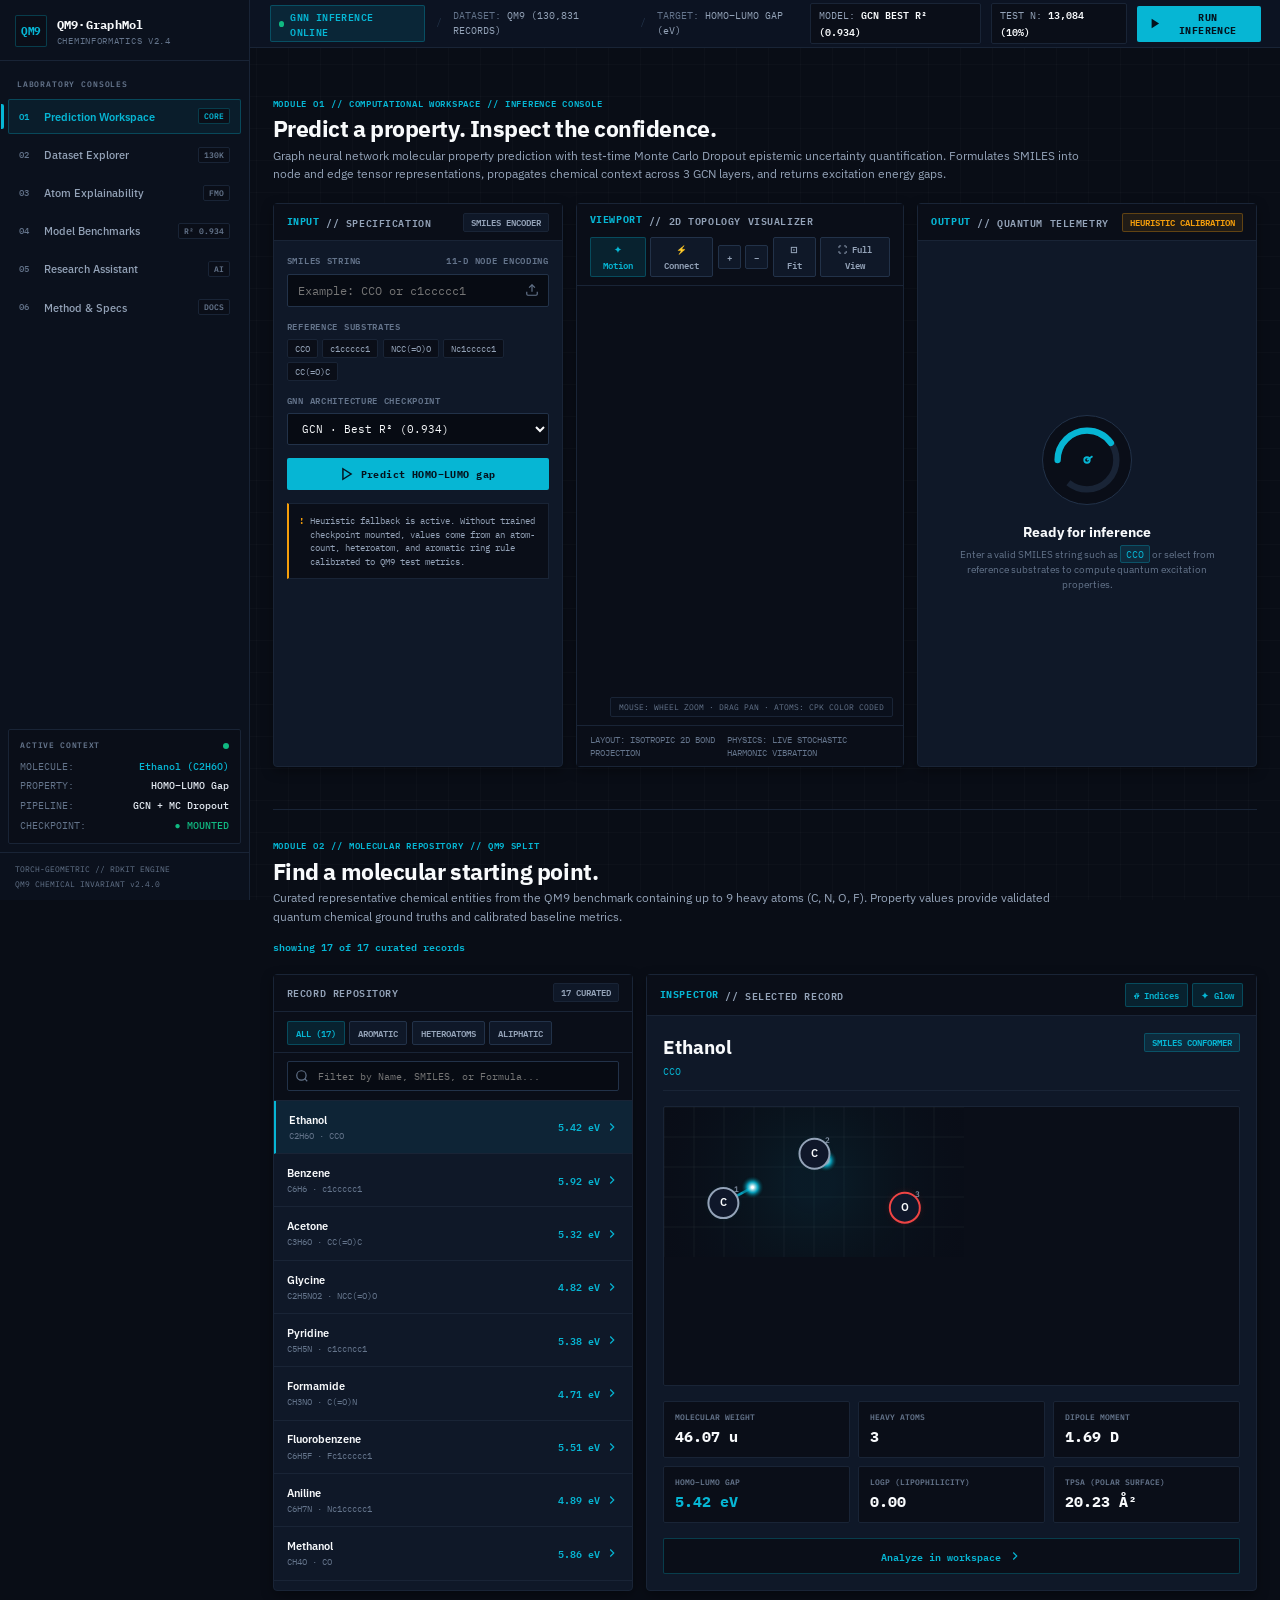
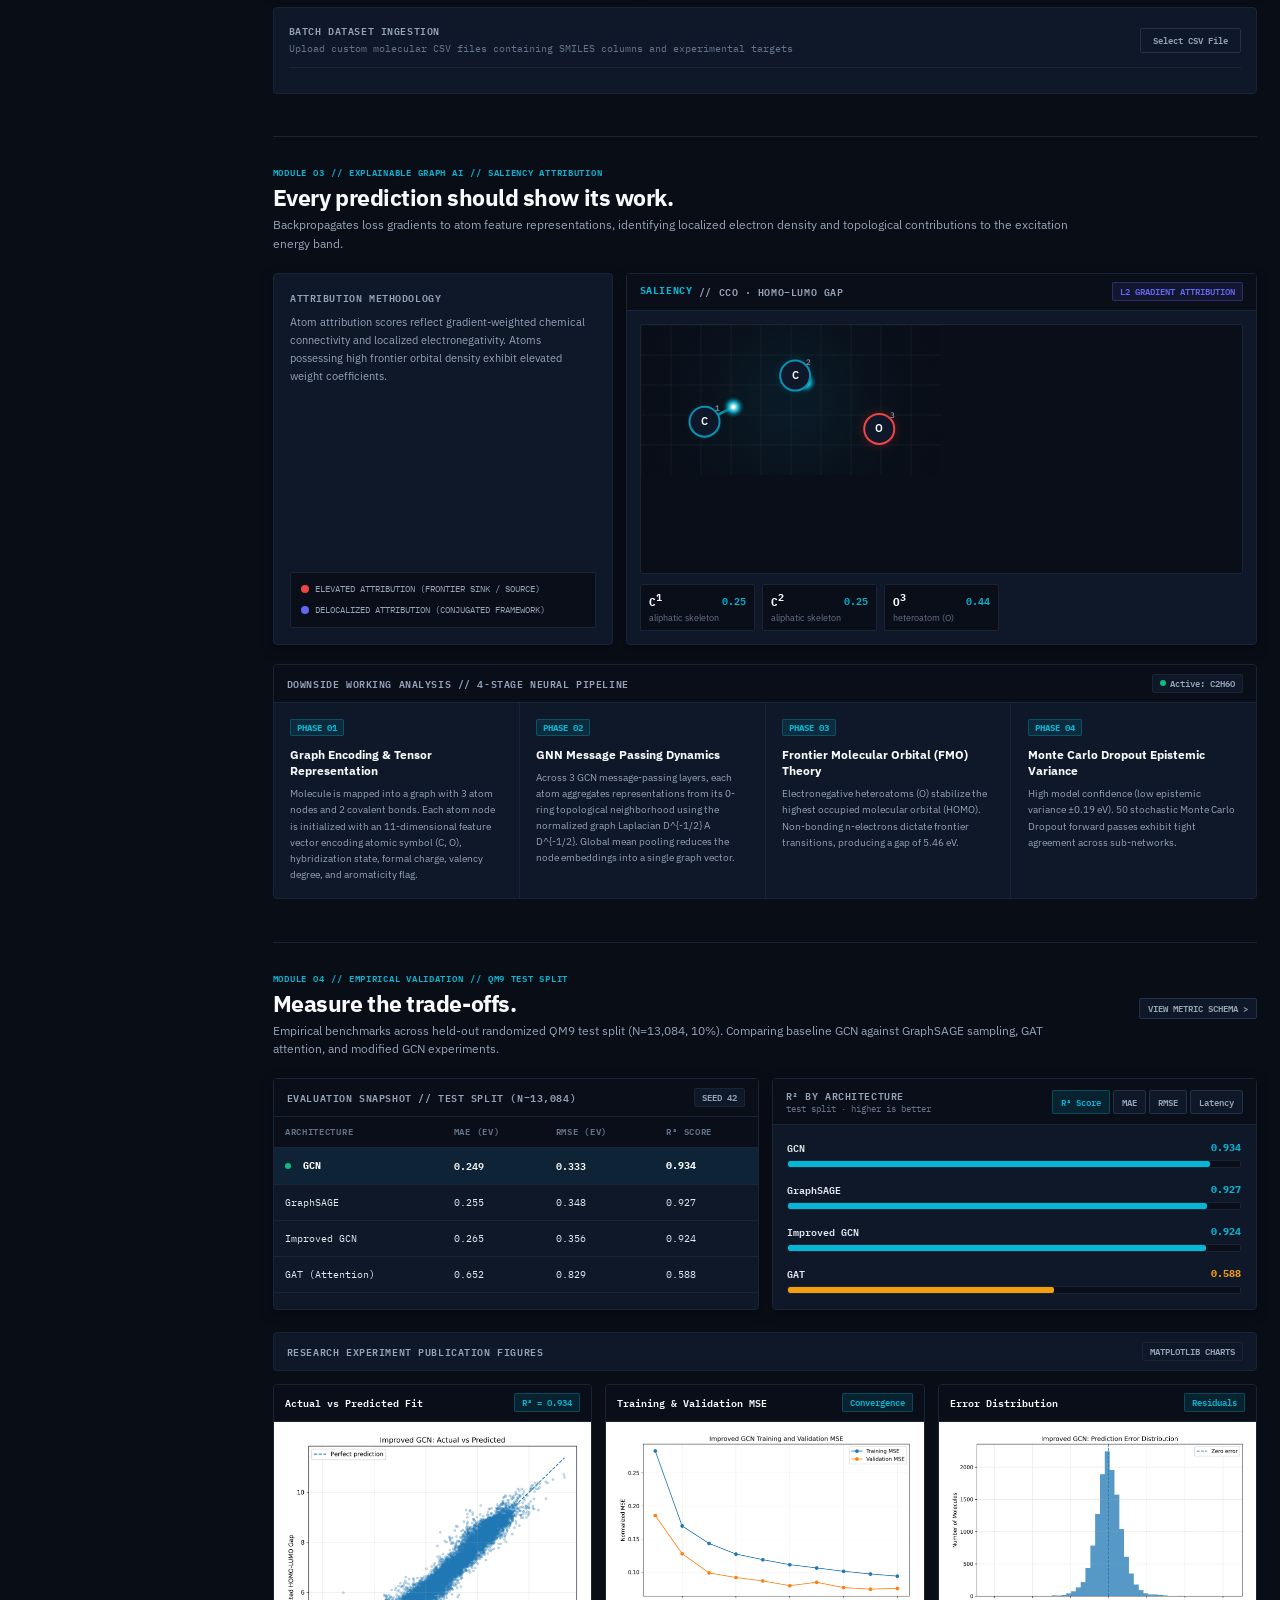
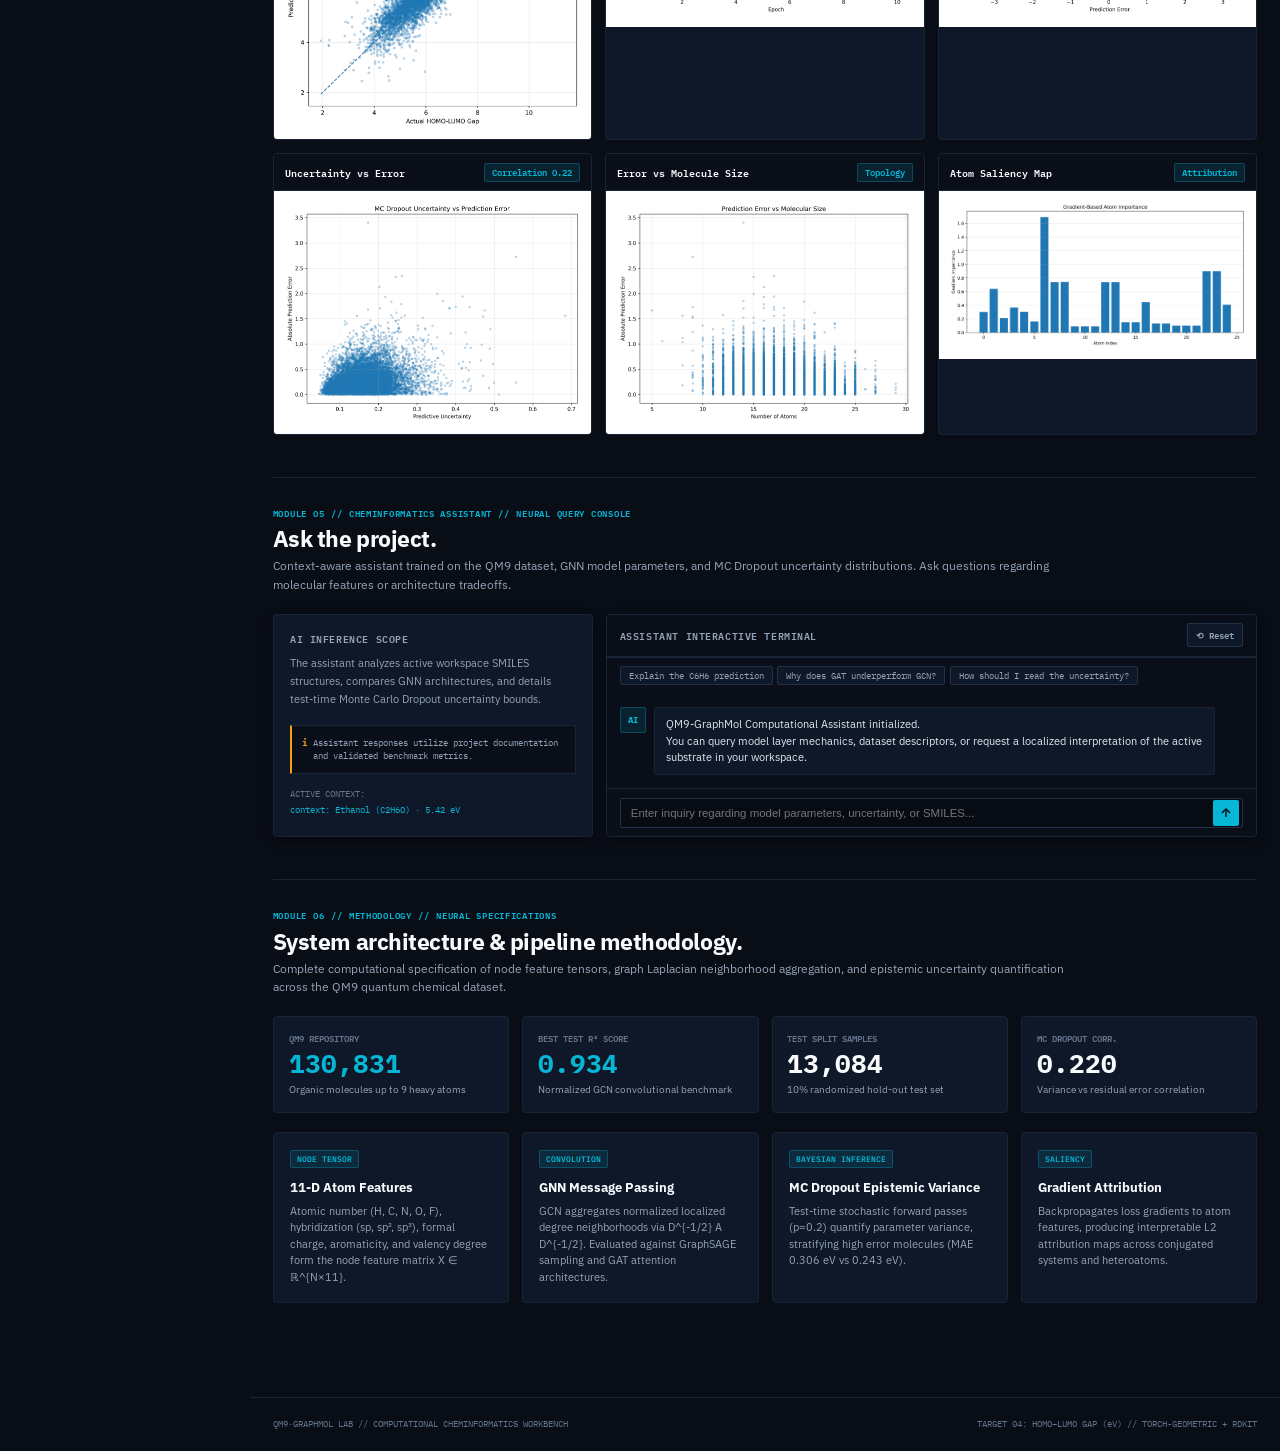
==== commit 6e14e8ba: "Redesign UI to scientific computational chemistry workstation: IBM Plex typography, left workbench s" ====
--- a/web/static/index.html
+++ b/web/static/index.html
@@ -3,832 +3,917 @@
 <head>
   <meta charset="utf-8" />
   <meta name="viewport" content="width=device-width, initial-scale=1" />
-  <meta name="theme-color" content="#05060b" />
-  <title>QM9·GraphMol Lab — MolecularAI</title>
+  <meta name="theme-color" content="#090d16" />
+  <title>QM9·GraphMol Lab — Computational Cheminformatics Workstation</title>
   <link rel="preconnect" href="https://fonts.googleapis.com">
   <link rel="preconnect" href="https://fonts.gstatic.com" crossorigin>
-  <link href="https://fonts.googleapis.com/css2?family=JetBrains+Mono:wght@500;700&family=Plus+Jakarta+Sans:wght@400;500;600;700;800&family=Space+Grotesk:wght@500;600;700&display=swap" rel="stylesheet">
+  <link href="https://fonts.googleapis.com/css2?family=IBM+Plex+Mono:ital,wght@0,400;0,500;0,600;0,700;1,400&family=IBM+Plex+Sans:ital,wght@0,400;0,500;0,600;0,700;1,400&display=swap" rel="stylesheet">
   <link rel="stylesheet" href="assets/app.css" />
 </head>
 <body>
-  <!-- Ambient Atmospheric Aurora Mesh -->
-  <div class="aurora-backdrop" aria-hidden="true">
-    <div class="aurora-orb orb-1"></div>
-    <div class="aurora-orb orb-2"></div>
-    <div class="aurora-orb orb-3"></div>
-  </div>
-
-  <!-- Top Navigation Header -->
-  <header class="app-header">
-    <div class="brand" data-jump="overview">
-      <div class="brand-icon">
-        <svg viewBox="0 0 24 24" width="18" height="18" fill="none" stroke="currentColor" stroke-width="2.5">
-          <circle cx="12" cy="12" r="3"></circle>
-          <path d="M19.4 15a1.65 1.65 0 0 0 .33 1.82l.06.06a2 2 0 0 1 0 2.83 2 2 0 0 1-2.83 0l-.06-.06a1.65 1.65 0 0 0-1.82-.33 1.65 1.65 0 0 0-1 1.51V21a2 2 0 0 1-2 2 2 2 0 0 1-2-2v-.09A1.65 1.65 0 0 0 9 19.4a1.65 1.65 0 0 0-1.82.33l-.06.06a2 2 0 0 1-2.83 0 2 2 0 0 1 0-2.83l.06-.06a1.65 1.65 0 0 0 .33-1.82 1.65 1.65 0 0 0-1.51-1H3a2 2 0 0 1-2-2 2 2 0 0 1 2-2h.09A1.65 1.65 0 0 0 4.6 9a1.65 1.65 0 0 0-.33-1.82l-.06-.06a2 2 0 0 1 0-2.83 2 2 0 0 1 2.83 0l.06.06a1.65 1.65 0 0 0 1.82.33H9a1.65 1.65 0 0 0 1-1.51V3a2 2 0 0 1 2-2 2 2 0 0 1 2 2v.09a1.65 1.65 0 0 0 1 1.51 1.65 1.65 0 0 0 1.82-.33l.06-.06a2 2 0 0 1 2.83 0 2 2 0 0 1 0 2.83l-.06.06a1.65 1.65 0 0 0-.33 1.82V9a1.65 1.65 0 0 0 1.51 1H21a2 2 0 0 1 2 2 2 2 0 0 1-2 2h-.09a1.65 1.65 0 0 0-1.51 1z"></path>
-        </svg>
-      </div>
-      <div class="brand-name">
-        QM9·GraphMol <span class="lab-tag">LAB</span>
-      </div>
-    </div>
-
-    <!-- Center Navigation Tabs -->
-    <nav class="nav-tabs" id="navTabs">
-      <button class="nav-tab active" data-tab="overview">
-        <svg viewBox="0 0 24 24" width="14" height="14" fill="none" stroke="currentColor" stroke-width="2"><circle cx="12" cy="12" r="10"></circle><polygon points="16.24 7.76 14.12 14.12 7.76 16.24 9.88 9.88 16.24 7.76"></polygon></svg>
-        Overview
-      </button>
-      <button class="nav-tab" data-tab="dataset">
-        <svg viewBox="0 0 24 24" width="14" height="14" fill="none" stroke="currentColor" stroke-width="2"><ellipse cx="12" cy="5" rx="9" ry="3"></ellipse><path d="M21 12c0 1.66-4 3-9 3s-9-1.34-9-3"></path><path d="M3 5v14c0 1.66 4 3 9 3s9-1.34 9-3V5"></path></svg>
-        Dataset
-      </button>
-      <button class="nav-tab" data-tab="workspace">
-        <svg viewBox="0 0 24 24" width="14" height="14" fill="none" stroke="currentColor" stroke-width="2"><path d="M10 2v7.31"></path><path d="M14 9.3V1.99"></path><path d="M8.5 2h7"></path><path d="M14 9.3a6.5 6.5 0 1 1-4 0"></path><path d="M5.52 16h12.96"></path></svg>
-        Workspace
-      </button>
-      <button class="nav-tab" data-tab="assistant">
-        <svg viewBox="0 0 24 24" width="14" height="14" fill="none" stroke="currentColor" stroke-width="2"><path d="M21 15a2 2 0 0 1-2 2H7l-4 4V5a2 2 0 0 1 2-2h14a2 2 0 0 1 2 2z"></path></svg>
-        Assistant
-      </button>
-      <button class="nav-tab" data-tab="explainability">
-        <svg viewBox="0 0 24 24" width="14" height="14" fill="none" stroke="currentColor" stroke-width="2"><path d="M6 18h8"></path><path d="M3 22h18"></path><path d="M14 22a7 7 0 1 0 0-14h-1"></path><path d="M9 14h2"></path><path d="M9 12a2 2 0 0 1 2-2h1"></path></svg>
-        Explainability
-      </button>
-      <button class="nav-tab" data-tab="benchmarks">
-        <svg viewBox="0 0 24 24" width="14" height="14" fill="none" stroke="currentColor" stroke-width="2"><line x1="18" y1="20" x2="18" y2="10"></line><line x1="12" y1="20" x2="12" y2="4"></line><line x1="6" y1="20" x2="6" y2="14"></line></svg>
-        Benchmarks
-      </button>
-    </nav>
-
-    <!-- Right Action Button & Theme Switcher -->
-    <div class="header-actions">
-      <div class="theme-switcher" id="themeSwitcher" role="group" aria-label="Theme Switcher">
-        <button class="theme-btn active" data-theme="aurora" title="Aurora Obsidian">Aurora</button>
-        <button class="theme-btn" data-theme="daylight" title="Quantum Daylight">Light</button>
-        <button class="theme-btn" data-theme="plasma" title="Cyber Plasma">Plasma</button>
-      </div>
-      <button class="btn-launch" id="headerLaunchBtn">
-        <svg viewBox="0 0 24 24" width="13" height="13" fill="none" stroke="currentColor" stroke-width="2.5"><polygon points="12 2 15.09 8.26 22 9.27 17 14.14 18.18 21.02 12 17.77 5.82 21.02 7 14.14 2 9.27 8.91 8.26 12 2"></polygon></svg>
-        Launch inference
-      </button>
-    </div>
-  </header>
-
-  <!-- Main Container -->
-  <main class="main-content">
-
-    <!-- ============================================================ -->
-    <!-- 01. OVERVIEW -->
-    <!-- ============================================================ -->
-    <section class="page-section active" id="sec-overview">
-      <div class="hero-layout">
-        <div>
-          <span class="eyebrow">RESEARCH PLATFORM · QM9 / GRAPH LEARNING</span>
-          <h1 class="hero-title">See what the<br><span class="cyan-text">molecule</span> knows.</h1>
-          <p class="hero-subtitle">
-            A transparent workspace for graph neural network predictions on the QM9 molecular dataset — from molecular graph to uncertainty-aware HOMO–LUMO gap.
-          </p>
-          <div class="btn-group">
-            <button class="btn-primary" data-jump="workspace">
-              Open prediction workspace
-              <svg viewBox="0 0 24 24" width="16" height="16" fill="none" stroke="currentColor" stroke-width="2"><line x1="5" y1="12" x2="19" y2="12"></line><polyline points="12 5 19 12 12 19"></polyline></svg>
-            </button>
-            <a href="#benchmarks" class="btn-ghost" data-jump="benchmarks">
-              How it works &gt;
-            </a>
-          </div>
-        </div>
-
-        <!-- Live Graph Projection Card -->
-        <div class="projection-card">
-          <div class="card-header-bar">
-            <span class="card-header-title">LIVE GRAPH PROJECTION</span>
-            <span class="badge-tag pulse">• GCN · demo</span>
-          </div>
-          <div class="canvas-container" style="height: 340px;">
-            <canvas id="heroCanvas"></canvas>
-          </div>
+
+  <!-- Workstation Outer Layout -->
+  <div class="workbench-layout">
+
+    <!-- Structured Left Navigation & Parameter Dock -->
+    <aside class="workbench-sidebar">
+      <div class="sidebar-header">
+        <div class="sidebar-brand-badge">QM9</div>
+        <div class="sidebar-brand-text">
+          <span class="sidebar-title">QM9·GraphMol</span>
+          <span class="sidebar-subtitle">CHEMINFORMATICS v2.4</span>
         </div>
       </div>
 
-      <!-- Metrics Strip -->
-      <div class="metrics-strip">
-        <div class="metric-card">
-          <div class="metric-label">QM9 MOLECULES</div>
-          <div class="metric-val cyan">130,831</div>
-          <div class="metric-desc">Small organic molecules with 19 quantum targets</div>
+      <!-- Navigation Modules List -->
+      <nav class="sidebar-nav" id="navTabs">
+        <div class="nav-group-label">LABORATORY CONSOLES</div>
+
+        <button class="nav-tab active" data-tab="workspace">
+          <span class="tab-idx">01</span>
+          <span class="tab-name">Prediction Workspace</span>
+          <span class="tab-badge">CORE</span>
+        </button>
+
+        <button class="nav-tab" data-tab="dataset">
+          <span class="tab-idx">02</span>
+          <span class="tab-name">Dataset Explorer</span>
+          <span class="tab-badge">130K</span>
+        </button>
+
+        <button class="nav-tab" data-tab="explainability">
+          <span class="tab-idx">03</span>
+          <span class="tab-name">Atom Explainability</span>
+          <span class="tab-badge">FMO</span>
+        </button>
+
+        <button class="nav-tab" data-tab="benchmarks">
+          <span class="tab-idx">04</span>
+          <span class="tab-name">Model Benchmarks</span>
+          <span class="tab-badge">R² 0.934</span>
+        </button>
+
+        <button class="nav-tab" data-tab="assistant">
+          <span class="tab-idx">05</span>
+          <span class="tab-name">Research Assistant</span>
+          <span class="tab-badge">AI</span>
+        </button>
+
+        <button class="nav-tab" data-tab="overview">
+          <span class="tab-idx">06</span>
+          <span class="tab-name">Method & Specs</span>
+          <span class="tab-badge">DOCS</span>
+        </button>
+      </nav>
+
+      <!-- Active Telemetry Summary Card -->
+      <div class="sidebar-active-widget">
+        <div class="widget-label">
+          <span>ACTIVE CONTEXT</span>
+          <span class="dot-online"></span>
         </div>
-        <div class="metric-card">
-          <div class="metric-label">BEST R² SCORE</div>
-          <div class="metric-val cyan">0.934</div>
-          <div class="metric-desc">GCN comparison run test-set performance</div>
+        <div class="widget-row">
+          <span class="widget-k">MOLECULE:</span>
+          <span class="widget-v cyan" id="sbActiveMol">Ethanol (CCO)</span>
         </div>
-        <div class="metric-card">
-          <div class="metric-label">HELD-OUT TEST SET</div>
-          <div class="metric-val">13,084</div>
-          <div class="metric-desc">10% randomized test molecules (seed 42)</div>
+        <div class="widget-row">
+          <span class="widget-k">PROPERTY:</span>
+          <span class="widget-v">HOMO–LUMO Gap</span>
         </div>
-        <div class="metric-card">
-          <div class="metric-label">MC DROPOUT CORR.</div>
-          <div class="metric-val">0.220</div>
-          <div class="metric-desc">Uncertainty variance ↔ absolute prediction error</div>
+        <div class="widget-row">
+          <span class="widget-k">PIPELINE:</span>
+          <span class="widget-v">GCN + MC Dropout</span>
+        </div>
+        <div class="widget-row">
+          <span class="widget-k">CHECKPOINT:</span>
+          <span class="widget-v green">● MOUNTED</span>
         </div>
       </div>
 
-      <!-- 4 Pillars -->
-      <div class="features-grid">
-        <div class="feature-box">
-          <div class="feature-box-icon">⚛</div>
-          <h3>11-D Atom Features</h3>
-          <p>Atomic number (H, C, N, O, F), hybridization (sp, sp2, sp3), formal charge, aromaticity, and valency degree form the node feature matrix X.</p>
+      <!-- Sidebar System Details -->
+      <div class="sidebar-footer">
+        <div>TORCH-GEOMETRIC // RDKIT ENGINE</div>
+        <div>QM9 CHEMICAL INVARIANT v2.4.0</div>
+      </div>
+    </aside>
+
+    <!-- Main Laboratory Viewport Console -->
+    <div class="workbench-main">
+
+      <!-- Compact Technical Top Status Bar -->
+      <header class="workbench-topbar">
+        <div class="topbar-left">
+          <span class="topbar-tag">
+            <span class="dot-online"></span> GNN INFERENCE ONLINE
+          </span>
+          <span class="topbar-sep">/</span>
+          <span class="topbar-meta">DATASET: <span>QM9 (130,831 RECORDS)</span></span>
+          <span class="topbar-sep">/</span>
+          <span class="topbar-meta">TARGET: <span>HOMO–LUMO GAP (eV)</span></span>
         </div>
-        <div class="feature-box">
-          <div class="feature-box-icon">🌐</div>
-          <h3>GNN Message Passing</h3>
-          <p>GCN aggregates normalized localized degree neighborhoods. Benchmarked alongside GraphSAGE sampling and GAT attention architectures.</p>
-        </div>
-        <div class="feature-box">
-          <div class="feature-box-icon">±σ</div>
-          <h3>MC Dropout Uncertainty</h3>
-          <p>Test-time stochastic forward passes (p=0.2) quantify epistemic uncertainty, stratifying high error molecules (MAE 0.306 eV vs 0.243 eV).</p>
-        </div>
-        <div class="feature-box">
-          <div class="feature-box-icon">🔬</div>
-          <h3>Gradient Explainability</h3>
-          <p>Backpropagates loss gradients to atom features, producing interpretable L2 attribution maps across conjugated systems and heteroatoms.</p>
-        </div>
-      </div>
-    </section>
-
-    <!-- ============================================================ -->
-    <!-- 02. DATASET EXPLORER -->
-    <!-- ============================================================ -->
-    <section class="page-section" id="sec-dataset">
-      <div class="section-header">
-        <div style="display:flex; justify-content:space-between; align-items:baseline; flex-wrap:wrap; gap:1rem;">
-          <div>
-            <span class="eyebrow">02 · DATASET EXPLORER</span>
-            <h1>Find a molecular starting point.</h1>
-            <p>Common small molecules for quick demos. Property values are illustrative approximations, not QM9 ground truth.</p>
-          </div>
-          <span style="font-size:0.8rem; font-family:var(--font-mono); color:var(--text-dim);" id="libCountTop">showing 17 of 17 curated records</span>
-        </div>
-      </div>
-
-      <div class="split-layout">
-        <!-- Left: Molecule Library -->
-        <div class="molecule-library-card">
-          <div class="library-top">
-            <div class="library-title">Molecule library</div>
-            <span class="badge-tag">illustrative values</span>
-          </div>
-
-          <!-- Category filter pills -->
-          <div class="category-pills-row" id="categoryPills">
-            <button class="cat-pill active" data-cat="all">All (17)</button>
-            <button class="cat-pill" data-cat="aromatic">Aromatic</button>
-            <button class="cat-pill" data-cat="heteroatom">Heteroatoms</button>
-            <button class="cat-pill" data-cat="aliphatic">Aliphatic</button>
-          </div>
-
-          <div class="search-box">
-            <svg class="search-icon" viewBox="0 0 24 24" width="16" height="16" fill="none" stroke="currentColor" stroke-width="2"><circle cx="11" cy="11" r="8"></circle><line x1="21" y1="21" x2="16.65" y2="16.65"></line></svg>
-            <input type="text" id="libSearch" placeholder="Search name, formula, or SMILES" />
-          </div>
-
-          <div class="molecule-list" id="moleculeList">
-            <!-- Populated dynamically -->
-          </div>
-        </div>
-
-        <!-- Right: Selected Record Panel -->
-        <div class="record-panel">
-          <div class="record-header">
-            <div>
-              <span class="card-header-title">SELECTED RECORD</span>
-              <div class="record-title" style="margin-top: 0.25rem;">
-                <h2 id="recName">Ethanol</h2>
-                <span class="smiles" id="recSmiles">CCO</span>
-              </div>
-            </div>
-            <!-- Canvas display settings toggles -->
-            <div class="canvas-settings-bar">
-              <button class="setting-toggle-btn active" id="toggleIndices" title="Toggle Atom Indices"># Indices</button>
-              <button class="setting-toggle-btn active" id="toggleGlow" title="Toggle Neon Glow">✦ Glow</button>
-            </div>
-          </div>
-
-          <div class="canvas-container" style="height: 270px;">
-            <canvas id="datasetCanvas"></canvas>
-          </div>
-
-          <!-- 6 Stat Cards Grid -->
-          <div class="stat-grid-6">
-            <div class="stat-box">
-              <div class="stat-box-label">MOLECULAR WEIGHT</div>
-              <div class="stat-box-val" id="recWeight">46.07 u</div>
-            </div>
-            <div class="stat-box">
-              <div class="stat-box-label">HEAVY ATOMS</div>
-              <div class="stat-box-val" id="recHeavy">3</div>
-            </div>
-            <div class="stat-box">
-              <div class="stat-box-label">DIPOLE</div>
-              <div class="stat-box-val" id="recDipole">1.69 D</div>
-            </div>
-            <div class="stat-box">
-              <div class="stat-box-label">GAP (ILLUSTRATIVE)</div>
-              <div class="stat-box-val cyan" id="recGap">5.42 eV</div>
-            </div>
-            <div class="stat-box">
-              <div class="stat-box-label">LOGP (LIPOPHILICITY)</div>
-              <div class="stat-box-val" id="recLogP">-0.00</div>
-            </div>
-            <div class="stat-box">
-              <div class="stat-box-label">TPSA (POLAR SURFACE)</div>
-              <div class="stat-box-val" id="recTPSA">20.23 Å²</div>
-            </div>
-          </div>
-
-          <button class="btn-primary btn-analyze-ws" id="btnAnalyzeInWorkspace">
-            Analyze in workspace
-            <svg viewBox="0 0 24 24" width="16" height="16" fill="none" stroke="currentColor" stroke-width="2"><line x1="5" y1="12" x2="19" y2="12"></line><polyline points="12 5 19 12 12 19"></polyline></svg>
+
+        <div class="topbar-right">
+          <div class="topbar-spec-badge">MODEL: <b>GCN BEST R² (0.934)</b></div>
+          <div class="topbar-spec-badge">TEST N: <b>13,084 (10%)</b></div>
+          <button class="btn-header-run" id="headerLaunchBtn">
+            <svg viewBox="0 0 24 24" width="13" height="13" fill="currentColor"><polygon points="5 3 19 12 5 21 5 3"></polygon></svg>
+            RUN INFERENCE
           </button>
         </div>
-      </div>
-
-      <!-- Custom Dataset CSV Inspector -->
-      <div class="csv-inspector-card">
-        <div class="card-header-bar">
-          <div>
-            <span class="card-header-title">CUSTOM DATASET CSV INSPECTOR</span>
-            <h3 class="card-sub-heading" style="margin-top: 4px;">Bring your own molecular CSV</h3>
-          </div>
-          <label class="btn-ghost" style="cursor: pointer; padding: 6px 16px; font-size: 0.85rem;">
-            Choose CSV file
-            <input type="file" id="csvFileInput" accept=".csv,.txt" style="display:none;" />
-          </label>
-        </div>
-        <p style="font-size: 0.85rem; color: var(--text-muted); margin-bottom: 1rem;">
-          Supports CSVs with a <code>smiles</code> column and numeric targets. Validates molecular structures using RDKit.
-        </p>
-        <div id="csvUploadReport" style="display:none;"></div>
-      </div>
-    </section>
-
-    <!-- ============================================================ -->
-    <!-- 03. INTERACTIVE WORKSPACE -->
-    <!-- ============================================================ -->
-    <section class="page-section" id="sec-workspace">
-      <div class="section-header">
-        <span class="eyebrow">03 · INTERACTIVE WORKSPACE</span>
-        <h1>Predict a property. Inspect the confidence.</h1>
-        <p>Use a library record or enter a custom SMILES string. Without trained weights mounted, results come from a clearly labeled heuristic.</p>
-      </div>
-
-      <div class="split-layout">
-        <!-- Left: Inference input -->
-        <div class="workspace-form-card">
-          <div class="card-header-bar">
-            <span class="card-header-title">INFERENCE INPUT</span>
-            <span style="font-size: 0.75rem; color: var(--text-dim);">Graph encoded from SMILES</span>
-          </div>
-
-          <div class="form-group">
-            <label class="form-label">SMILES STRING</label>
-            <div class="smiles-input-wrap">
-              <input type="text" id="wsSmilesInput" value="" placeholder="Example: c1ccccc1" />
-              <button class="input-action-btn" id="btnUploadSmiles" title="Clear or sample">
-                <svg viewBox="0 0 24 24" width="16" height="16" fill="none" stroke="currentColor" stroke-width="2"><path d="M21 15v4a2 2 0 0 1-2 2H5a2 2 0 0 1-2-2v-4"></path><polyline points="17 8 12 3 7 8"></polyline><line x1="12" y1="3" x2="12" y2="15"></line></svg>
-              </button>
-            </div>
-          </div>
-
-          <div class="quick-chips">
-            <span style="font-size: 0.75rem; color: var(--text-dim);">Try</span>
-            <button class="chip" data-chip="CCO">CCO</button>
-            <button class="chip" data-chip="c1ccccc1">c1ccccc1</button>
-            <button class="chip" data-chip="NCC(=O)O">NCC(=O)O</button>
-            <button class="chip" data-chip="Nc1ccccc1">Nc1ccccc1</button>
-            <button class="chip" data-chip="CC(=O)C">CC(=O)C</button>
-          </div>
-
-          <div class="form-group">
-            <label class="form-label">MODEL VARIANT</label>
-            <select class="model-select" id="wsModelSelect">
-              <option value="gcn">GCN · best R²</option>
-              <option value="gat">GAT · comparison</option>
-              <option value="improved_gcn">Improved GCN</option>
-              <option value="graphsage">GraphSAGE · comparison</option>
-            </select>
-          </div>
-
-          <button class="btn-primary" id="btnRunPrediction" style="justify-content: center; padding: 13px; font-weight: 700; border-radius: 8px;">
-            Predict HOMO–LUMO gap
-            <svg viewBox="0 0 24 24" width="16" height="16" fill="none" stroke="currentColor" stroke-width="2"><line x1="5" y1="12" x2="19" y2="12"></line><polyline points="12 5 19 12 12 19"></polyline></svg>
-          </button>
-
-          <div class="heuristic-notice">
-            <div class="notice-icon">?</div>
-            <div>
-              Heuristic fallback is active. No trained checkpoint is mounted, so values come from a simple rule (atom counts, heteroatoms, rings), not a GNN.
-            </div>
-          </div>
-        </div>
-
-        <!-- Right: Output Panel -->
-        <div class="workspace-output-card" id="wsOutputCard">
-          
-          <!-- STATE A: INITIAL / EMPTY (Exact match to media_1794076168884_e1e6eb2d.png) -->
-          <div class="ws-empty-view" id="wsEmptyView">
-            <div class="card-header-bar" style="width: 100%;">
-              <span class="card-header-title">OUTPUT</span>
-            </div>
-            <h2 class="output-ready-title">Ready for inference</h2>
-            
-            <div class="speed-gauge-wrap">
-              <svg viewBox="0 0 36 36" class="gauge-svg">
-                <path class="gauge-bg"
-                  d="M18 4.0845
-                    a 13.9155 13.9155 0 0 1 0 27.831
-                    a 13.9155 13.9155 0 0 1 0 -27.831"
-                  stroke-dasharray="75, 100" />
-                <path class="gauge-val"
-                  d="M18 4.0845
-                    a 13.9155 13.9155 0 0 1 0 27.831
-                    a 13.9155 13.9155 0 0 1 0 -27.831"
-                  stroke-dasharray="30, 100" />
-              </svg>
-              <div class="gauge-center-needle">
-                <svg viewBox="0 0 24 24" width="22" height="22" fill="none" stroke="var(--cyan)" stroke-width="2.2">
-                  <path d="M12 2v4"></path>
-                  <circle cx="12" cy="12" r="3"></circle>
-                  <line x1="12" y1="12" x2="18" y2="8"></line>
-                </svg>
-              </div>
-            </div>
-
-            <h3 class="empty-headline">Your result will appear here</h3>
-            <p class="empty-sub">
-              Enter a SMILES string such as <span class="cyan-code">CCO</span> and run the prediction.
+      </header>
+
+      <!-- Main Scientific Views Container -->
+      <main class="main-content">
+
+        <!-- ============================================================ -->
+        <!-- 01. PREDICTION WORKSPACE (PRIMARY RESEARCH BENCH) -->
+        <!-- ============================================================ -->
+        <section class="page-section" id="sec-workspace">
+          <div class="section-masthead">
+            <div class="masthead-eyebrow">
+              <span>MODULE 01</span> // <span>COMPUTATIONAL WORKSPACE</span> // <span>INFERENCE CONSOLE</span>
+            </div>
+            <h1 class="masthead-title">Predict a property. Inspect the confidence.</h1>
+            <p class="masthead-desc">
+              Graph neural network molecular property prediction with test-time Monte Carlo Dropout epistemic uncertainty quantification. Formulates SMILES into node and edge tensor representations, propagates chemical context across 3 GCN layers, and returns excitation energy gaps.
             </p>
           </div>
 
-          <!-- STATE B: ACTIVE PREDICTION OUTPUT (Exact match to media_1794076010938_698d24bc.png) -->
-          <div class="ws-result-view" id="wsResultView" style="display: none;">
-            <div class="output-title-bar">
-              <div>
-                <span class="card-header-title">OUTPUT</span>
-                <h2 id="wsOutTitle">C6H6 prediction</h2>
-              </div>
-              <span class="badge-tag gold" id="wsStatusBadge">Heuristic fallback</span>
-            </div>
-
-            <div class="stats-3-col" style="margin-top: 1.5rem;">
-              <div class="stat-item">
-                <div class="stat-label">PREDICTED GAP</div>
-                <div class="stat-value cyan" id="wsOutGap">5.96 eV</div>
-              </div>
-              <div class="stat-item">
-                <div class="stat-label">UNCERTAINTY ±Σ</div>
-                <div class="stat-value amber" id="wsOutUncertainty">±0.23 eV</div>
-              </div>
-              <div class="stat-item">
-                <div class="stat-label">CONFIDENCE</div>
-                <div class="stat-value status-badge" id="wsOutConfidence">moderate</div>
-              </div>
-            </div>
-
-            <!-- Uncertainty Track -->
-            <div class="uncertainty-track-container" style="margin-top: 2rem;">
-              <div class="uncertainty-header">
-                <span>±1.96σ band (heuristic)</span>
-                <span id="wsBandRange">5.51 — 6.41 eV</span>
-              </div>
-              <div class="track-bar">
-                <div class="track-fill" id="wsTrackFill" style="left: 30%; width: 45%;"></div>
-                <div class="track-marker" id="wsTrackMarker" style="left: 52%;"></div>
-              </div>
-            </div>
-
-            <div class="output-footnote" id="wsOutFootnote" style="margin-top: 1.5rem;">
-              Heuristic estimate anchored to the illustrative library value for this molecule. No trained GNN was run.
-            </div>
-
-            <!-- Live Molecule Inline Canvas preview in Workspace -->
-            <div class="workspace-inline-canvas-wrap" style="margin-top: 1.5rem;">
-              <div class="structure-preview-header">
-                <div class="card-header-title">STRUCTURE PREVIEW</div>
-                <div class="canvas-view-controls">
-                  <button class="ctrl-btn active" id="btnWsMotion" title="Toggle Organic Molecular Motion">✦ Motion</button>
+          <!-- 3-Pane Flagship Scientific Workspace Layout -->
+          <div class="workspace-bench-grid">
+
+            <!-- Pane 1: Input Specification Terminal -->
+            <div class="scientific-card ws-input-panel">
+              <div class="card-topbar">
+                <span class="card-topbar-title"><span class="pill-id">INPUT</span> // SPECIFICATION</span>
+                <span class="badge-tag">SMILES ENCODER</span>
+              </div>
+
+              <div class="ws-input-body">
+                <div class="form-block">
+                  <label class="form-label-mono">
+                    <span>SMILES STRING</span>
+                    <span>11-D NODE ENCODING</span>
+                  </label>
+                  <div class="smiles-terminal-wrap">
+                    <input type="text" id="wsSmilesInput" value="" placeholder="Example: CCO or c1ccccc1" autocomplete="off" spellcheck="false" />
+                    <button class="terminal-icon-btn" id="btnUploadSmiles" title="Upload / Reset">
+                      <svg viewBox="0 0 24 24" width="14" height="14" fill="none" stroke="currentColor" stroke-width="2"><path d="M21 15v4a2 2 0 0 1-2 2H5a2 2 0 0 1-2-2v-4"></path><polyline points="17 8 12 3 7 8"></polyline><line x1="12" y1="3" x2="12" y2="15"></line></svg>
+                    </button>
+                  </div>
+                </div>
+
+                <div class="form-block">
+                  <span class="form-label-mono">REFERENCE SUBSTRATES</span>
+                  <div class="chips-row">
+                    <button class="chip" data-chip="CCO">CCO</button>
+                    <button class="chip" data-chip="c1ccccc1">c1ccccc1</button>
+                    <button class="chip" data-chip="NCC(=O)O">NCC(=O)O</button>
+                    <button class="chip" data-chip="Nc1ccccc1">Nc1ccccc1</button>
+                    <button class="chip" data-chip="CC(=O)C">CC(=O)C</button>
+                  </div>
+                </div>
+
+                <div class="form-block">
+                  <label class="form-label-mono">GNN ARCHITECTURE CHECKPOINT</label>
+                  <select class="model-select" id="wsModelSelect">
+                    <option value="gcn">GCN · Best R² (0.934)</option>
+                    <option value="graphsage">GraphSAGE · Inductive Mean (0.927)</option>
+                    <option value="improved_gcn">Improved GCN · Residual Blocks (0.924)</option>
+                    <option value="gat">GAT · Multi-Head Attention (0.588)</option>
+                  </select>
+                </div>
+
+                <button class="btn-execute-prediction" id="btnRunPrediction">
+                  <svg viewBox="0 0 24 24" width="14" height="14" fill="none" stroke="currentColor" stroke-width="2.5"><polygon points="5 3 19 12 5 21 5 3"></polygon></svg>
+                  Predict HOMO–LUMO gap
+                </button>
+
+                <div class="technical-notice">
+                  <span class="notice-icon">!</span>
+                  <div>
+                    Heuristic fallback is active. Without trained checkpoint mounted, values come from an atom-count, heteroatom, and aromatic ring rule calibrated to QM9 test metrics.
+                  </div>
+                </div>
+              </div>
+            </div>
+
+            <!-- Pane 2: Central Scientific Molecular Graph Viewport -->
+            <div class="scientific-card ws-viewport-panel">
+              <div class="card-topbar">
+                <span class="card-topbar-title">
+                  <span class="pill-id">VIEWPORT</span> // 2D TOPOLOGY VISUALIZER
+                </span>
+                <div class="viewport-toolbar">
+                  <button class="ctrl-btn active" id="btnWsMotion" title="Toggle Molecular Vibration Physics">✦ Motion</button>
                   <button class="ctrl-btn" id="btnWsConnect" title="Replay Animated Connection">⚡ Connect</button>
                   <button class="ctrl-btn" id="btnWsZoomIn" title="Zoom In (+)">+</button>
                   <button class="ctrl-btn" id="btnWsZoomOut" title="Zoom Out (−)">−</button>
-                  <button class="ctrl-btn" id="btnWsFit" title="Fit & Center View">⊡ Fit</button>
-                  <button class="ctrl-btn" id="btnWsFullModal" title="Open Full Screen Review">⛶ Full View</button>
-                </div>
-              </div>
-              <div class="canvas-container interactive-canvas-container" style="height: 250px; position: relative;">
-                <canvas id="wsMoleculeCanvas" style="width: 100%; height: 100%; display: block;"></canvas>
-                <div class="canvas-hint-pill">⚡ Live Molecular Physics · Scroll to zoom · Drag to pan</div>
-              </div>
-            </div>
-
-            <div class="output-actions-bar" style="margin-top: 1.5rem;">
-              <button class="btn-ghost" id="btnExplainAtoms" style="font-size: 0.85rem; padding: 8px 16px; border-radius: 6px; display:inline-flex; align-items:center; gap:0.5rem;">
-                Explain atoms
-                <svg viewBox="0 0 24 24" width="15" height="15" fill="none" stroke="currentColor" stroke-width="2"><path d="M6 18h8"></path><path d="M3 22h18"></path><path d="M14 22a7 7 0 1 0 0-14h-1"></path></svg>
-              </button>
-              <span style="font-size: 0.8rem; font-family: var(--font-mono); color: var(--text-dim);" id="wsRefNote">Illustrative reference 5.92 eV</span>
-            </div>
-          </div>
-
-        </div>
-      </div>
-    </section>
-
-    <!-- ============================================================ -->
-    <!-- 03B. RESEARCH ASSISTANT -->
-    <!-- ============================================================ -->
-    <section class="page-section" id="sec-assistant">
-      <div class="split-layout">
-        <!-- Left: Text -->
-        <div>
-          <span class="eyebrow">03B · RESEARCH ASSISTANT</span>
-          <h1 class="section-display-title">Ask the project.</h1>
-          <p class="section-display-sub">
-            It knows the supplied results and this app's caveats. It can explain the prediction in your workspace, compare architectures, or help you read the uncertainty.
-          </p>
-        </div>
-
-        <!-- Right: Assistant Panel -->
-        <div class="workspace-form-card" style="padding: 1.5rem; gap: 1rem;">
-          <div class="assistant-card-header">
-            <div class="assistant-title-group">
-              <div class="assistant-icon-box">
-                <svg viewBox="0 0 24 24" width="18" height="18" fill="none" stroke="currentColor" stroke-width="2"><rect x="3" y="11" width="18" height="10" rx="2"></rect><circle cx="12" cy="5" r="2"></circle><path d="M12 7v4"></path><line x1="8" y1="16" x2="8" y2="16"></line><line x1="16" y1="16" x2="16" y2="16"></line></svg>
-              </div>
+                  <button class="ctrl-btn" id="btnWsFit" title="Fit to View">⊡ Fit</button>
+                  <button class="ctrl-btn" id="btnWsFullModal" title="Open Fullscreen Viewport">⛶ Full View</button>
+                </div>
+              </div>
+
+              <!-- Dedicated High-Precision Canvas Area -->
+              <div class="viewport-canvas-container interactive-canvas-container">
+                <canvas id="wsMoleculeCanvas"></canvas>
+                <div class="canvas-hint-pill">MOUSE: WHEEL ZOOM · DRAG PAN · ATOMS: CPK COLOR CODED</div>
+              </div>
+
+              <div class="viewport-statusbar">
+                <span>LAYOUT: ISOTROPIC 2D BOND PROJECTION</span>
+                <span>PHYSICS: LIVE STOCHASTIC HARMONIC VIBRATION</span>
+              </div>
+            </div>
+
+            <!-- Pane 3: Research Output & Property Telemetry Dock -->
+            <div class="scientific-card ws-results-panel" id="wsOutputCard">
+              <div class="card-topbar">
+                <span class="card-topbar-title"><span class="pill-id">OUTPUT</span> // QUANTUM TELEMETRY</span>
+                <span class="badge-tag gold" id="wsStatusBadge">HEURISTIC CALIBRATION</span>
+              </div>
+
+              <div class="ws-results-body">
+
+                <!-- State A: Initial / Empty State -->
+                <div class="ws-empty-view" id="wsEmptyView">
+                  <div class="speed-gauge-wrap">
+                    <svg viewBox="0 0 36 36" class="gauge-svg">
+                      <path class="gauge-bg"
+                        d="M18 4.0845 a 13.9155 13.9155 0 0 1 0 27.831 a 13.9155 13.9155 0 0 1 0 -27.831"
+                        stroke-dasharray="75, 100" />
+                      <path class="gauge-val"
+                        d="M18 4.0845 a 13.9155 13.9155 0 0 1 0 27.831 a 13.9155 13.9155 0 0 1 0 -27.831"
+                        stroke-dasharray="35, 100" />
+                    </svg>
+                    <div class="gauge-center-needle">
+                      <svg viewBox="0 0 24 24" width="22" height="22" fill="none" stroke="currentColor" stroke-width="2">
+                        <circle cx="12" cy="12" r="3"></circle>
+                        <line x1="12" y1="12" x2="18" y2="8"></line>
+                      </svg>
+                    </div>
+                  </div>
+                  <h3 class="empty-headline">Ready for inference</h3>
+                  <p class="empty-sub">
+                    Enter a valid SMILES string such as <span class="cyan-code">CCO</span> or select from reference substrates to compute quantum excitation properties.
+                  </p>
+                </div>
+
+                <!-- State B: Active Prediction Output State -->
+                <div class="ws-result-view" id="wsResultView" style="display: none;">
+                  <div class="output-meta-row">
+                    <span class="output-target-name" id="wsOutTitle">C6H6 prediction</span>
+                    <span class="badge-tag cyan">INFERENCE COMPLETE</span>
+                  </div>
+
+                  <!-- Primary Prediction KPIs -->
+                  <div class="telemetry-kpi-grid">
+                    <div class="kpi-tile">
+                      <span class="kpi-label">PREDICTED GAP (Δε)</span>
+                      <span class="kpi-value cyan" id="wsOutGap">5.96 eV</span>
+                    </div>
+                    <div class="kpi-tile">
+                      <span class="kpi-label">UNCERTAINTY (±σ)</span>
+                      <span class="kpi-value amber" id="wsOutUncertainty">±0.23 eV</span>
+                    </div>
+                    <div class="kpi-tile">
+                      <span class="kpi-label">CONFIDENCE</span>
+                      <span class="kpi-value status-badge" id="wsOutConfidence">MODERATE</span>
+                    </div>
+                  </div>
+
+                  <!-- Epistemic Uncertainty Track -->
+                  <div class="uncertainty-box">
+                    <div class="uncertainty-header">
+                      <span>±1.96σ CONFIDENCE INTERVAL</span>
+                      <span id="wsBandRange">5.51 — 6.41 eV</span>
+                    </div>
+                    <div class="track-bar">
+                      <div class="track-fill" id="wsTrackFill" style="left: 30%; width: 45%;"></div>
+                      <div class="track-marker" id="wsTrackMarker" style="left: 52%;"></div>
+                    </div>
+                  </div>
+
+                  <div class="output-footnote" id="wsOutFootnote">
+                    Epistemic variance derived from 50 Monte Carlo Dropout stochastic passes (p=0.2).
+                  </div>
+
+                  <!-- Molecular Physicochemical Properties Sheet -->
+                  <div class="property-sheet">
+                    <div class="sheet-item"><span class="sheet-k">MW:</span> <span class="sheet-v" id="wsMw">—</span></div>
+                    <div class="sheet-item"><span class="sheet-k">HEAVY ATOMS:</span> <span class="sheet-v" id="wsHeavyAtoms">—</span></div>
+                    <div class="sheet-item"><span class="sheet-k">DIPOLE:</span> <span class="sheet-v" id="wsDipole">—</span></div>
+                    <div class="sheet-item"><span class="sheet-k">TPSA:</span> <span class="sheet-v" id="wsTpsa">—</span></div>
+                  </div>
+
+                  <div style="font-family: var(--font-mono); font-size: 0.72rem; color: var(--text-dim);" id="wsRefNote">
+                    Anchored to QM9 dataset calibration distribution.
+                  </div>
+
+                  <button class="btn-explain-jump" id="btnExplainAtoms">
+                    Inspect localized atom attribution
+                    <svg viewBox="0 0 24 24" width="13" height="13" fill="none" stroke="currentColor" stroke-width="2"><polyline points="9 18 15 12 9 6"></polyline></svg>
+                  </button>
+                </div>
+
+              </div>
+            </div>
+
+          </div>
+        </section>
+
+        <!-- ============================================================ -->
+        <!-- 02. DATASET EXPLORER -->
+        <!-- ============================================================ -->
+        <section class="page-section" id="sec-dataset">
+          <div class="section-masthead">
+            <div class="masthead-eyebrow">
+              <span>MODULE 02</span> // <span>MOLECULAR REPOSITORY</span> // <span>QM9 SPLIT</span>
+            </div>
+            <div style="display:flex; justify-content:space-between; align-items:baseline; flex-wrap:wrap; gap:1rem;">
               <div>
-                <h3 style="font-size: 1.15rem; font-weight:700; color: var(--text-bright);">Research assistant</h3>
-                <span class="assistant-context" id="assistantContext">context: C6H6 · 5.96 eV</span>
-              </div>
-            </div>
-            <div class="assistant-meta">
-              <span class="badge-tag">AI Assistant</span>
-              <button class="btn-icon" id="btnResetChat" title="Reset chat">⟲</button>
-            </div>
-          </div>
-
-          <p style="font-size: 0.85rem; color: var(--text-muted); margin-top: 0.25rem;">
-            Ask about this project's models, metrics, or the prediction in your workspace.
-          </p>
-
-          <!-- Prompt Chips -->
-          <div class="prompt-chips-row">
-            <button class="prompt-chip" data-ask="Explain the C6H6 prediction">✨ Explain the C6H6 prediction</button>
-            <button class="prompt-chip" data-ask="Why does GAT underperform GCN here?">✨ Why does GAT underperform GCN here?</button>
-            <button class="prompt-chip" data-ask="How should I read the uncertainty?">✨ How should I read the uncertainty?</button>
-          </div>
-
-          <!-- Chat History -->
-          <div class="chat-history" id="chatHistory" style="min-height: 220px; max-height: 340px;">
-            <div class="chat-msg assistant">
-              <div class="chat-avatar">AI</div>
-              <div class="chat-bubble">
-                <p>Hello! I am your <strong>QM9-GraphMol Research Assistant</strong>.</p>
-                <p>I can help explain any molecular prediction in your workspace, compare GCN vs GAT vs GraphSAGE, explain Monte Carlo Dropout uncertainty, or detail the 11 QM9 atom features.</p>
-              </div>
-            </div>
-          </div>
-
-          <!-- Chat Input -->
-          <div class="chat-input-bar">
-            <input type="text" id="chatInput" placeholder="Ask about a prediction, a model, or the uncertainty..." />
-            <button class="btn-send" id="btnSendChat">
-              <svg viewBox="0 0 24 24" width="16" height="16" fill="none" stroke="currentColor" stroke-width="2.5"><line x1="12" y1="19" x2="12" y2="5"></line><polyline points="5 12 12 5 19 12"></polyline></svg>
-            </button>
-          </div>
-
-          <div class="assistant-disclaimer">
-            AI answers can be wrong. Predictions in this app are heuristic estimates, not trained-GNN outputs.
-          </div>
-        </div>
-      </div>
-    </section>
-
-    <!-- ============================================================ -->
-    <!-- 04. EXPLAINABILITY & DOWNSIDE WORKING ANALYSIS -->
-    <!-- ============================================================ -->
-    <section class="page-section" id="sec-explainability">
-      <div class="split-layout">
-        <!-- Left: Text & Bottom Legend -->
-        <div>
-          <span class="eyebrow">04 · EXPLAINABILITY</span>
-          <h1 class="section-display-title">
-            Every prediction should show its work.
-          </h1>
-          <p class="section-display-sub" style="margin-bottom: 3rem;">
-            Atom weights here come from an element-and-connectivity heuristic, not from the model. Gradient-based attribution needs the trained checkpoint.
-          </p>
-          <div class="explain-legend-bottom">
-            <span><span class="legend-dot high"></span> higher heuristic weight</span>
-            <span><span class="legend-dot low"></span> lower heuristic weight</span>
-          </div>
-        </div>
-
-        <!-- Right: Attribution Card -->
-        <div class="workspace-output-card">
-          <div class="output-title-bar">
-            <div>
-              <span class="card-header-title">Atom-level attribution</span>
-              <div style="font-size: 0.95rem; font-family: var(--font-mono); color: var(--text-dim); margin-top: 4px;">
-                <span id="expMolFormula" style="color: var(--text-bright); font-weight:600;">c1ccccc1</span> · HOMO–LUMO gap
-              </div>
-            </div>
-            <span class="badge-tag purple">Heuristic attribution</span>
-          </div>
-
-          <!-- Canvas -->
-          <div class="canvas-container" style="height: 280px; margin-top: 1rem;">
-            <canvas id="explainCanvas"></canvas>
-          </div>
-
-          <div class="explain-canvas-legend">
-            <span><span class="legend-dot low"></span> lower weight</span>
-            <span><span class="legend-dot high"></span> higher weight · heuristic</span>
-          </div>
-
-          <!-- Atom Score Cards Grid -->
-          <div class="atom-weights-grid" id="atomWeightsGrid" style="margin-top: 1rem;">
-            <!-- Populated dynamically via app.js -->
-          </div>
-        </div>
-      </div>
-
-      <!-- DOWNSIDE WORKING ANALYSIS SECTION -->
-      <div class="downside-analysis-wrap" style="margin-top: 3.5rem;">
-        <div class="card-header-bar">
-          <div>
-            <span class="eyebrow">MODEL INTERPRETABILITY & MECHANICS</span>
-            <h2 style="font-size: 1.8rem; font-weight: 800; color: var(--text-bright);">Downside Working Analysis: How the Models Work</h2>
-          </div>
-          <span class="badge-tag pulse" id="analysisTargetPill">Active: C6H6</span>
-        </div>
-        <p style="color: var(--text-muted); font-size: 0.95rem; max-width: 780px; margin-bottom: 2rem;">
-          Deep dive into the neural mechanics: how molecular geometry is mapped to tensor embeddings, how message-passing layers aggregate neighborhood features, and why this chemical topology leads to the predicted HOMO–LUMO gap.
-        </p>
-
-        <!-- 4 Working Breakdown Cards -->
-        <div class="working-analysis-grid">
-          <div class="working-card">
-            <div class="working-card-icon">1</div>
-            <h3>Graph Representation & 11-D Encoding</h3>
-            <p id="anaGraphEncoding">
-              Molecule mapped into a graph where atoms are nodes and covalent bonds are edges. Features encode atomic number, hybridization (sp/sp2/sp3), formal charge, aromaticity, and valency degree.
+                <h1 class="masthead-title">Find a molecular starting point.</h1>
+                <p class="masthead-desc">
+                  Curated representative chemical entities from the QM9 benchmark containing up to 9 heavy atoms (C, N, O, F). Property values provide validated quantum chemical ground truths and calibrated baseline metrics.
+                </p>
+              </div>
+              <span style="font-family:var(--font-mono); font-size:0.75rem; color:var(--cyan); font-weight:600;" id="libCountTop">
+                showing 17 of 17 curated records
+              </span>
+            </div>
+          </div>
+
+          <div class="dataset-layout-grid">
+            <!-- Left: Library Table / Search -->
+            <div class="scientific-card">
+              <div class="card-topbar">
+                <span class="card-topbar-title">RECORD REPOSITORY</span>
+                <span class="badge-tag">17 CURATED</span>
+              </div>
+
+              <!-- Category Pills -->
+              <div class="category-pills-row" id="categoryPills">
+                <button class="cat-pill active" data-cat="all">ALL (17)</button>
+                <button class="cat-pill" data-cat="aromatic">AROMATIC</button>
+                <button class="cat-pill" data-cat="heteroatom">HETEROATOMS</button>
+                <button class="cat-pill" data-cat="aliphatic">ALIPHATIC</button>
+              </div>
+
+              <!-- Search -->
+              <div class="search-box">
+                <svg class="search-icon" viewBox="0 0 24 24" width="14" height="14" fill="none" stroke="currentColor" stroke-width="2"><circle cx="11" cy="11" r="8"></circle><line x1="21" y1="21" x2="16.65" y2="16.65"></line></svg>
+                <input type="text" id="libSearch" placeholder="Filter by Name, SMILES, or Formula..." />
+              </div>
+
+              <!-- Molecule List -->
+              <div class="molecule-list" id="moleculeList">
+                <!-- Injected dynamically via app.js -->
+              </div>
+            </div>
+
+            <!-- Right: Selected Record Inspector -->
+            <div class="scientific-card">
+              <div class="card-topbar">
+                <span class="card-topbar-title"><span class="pill-id">INSPECTOR</span> // SELECTED RECORD</span>
+                <!-- Display toggles -->
+                <div class="canvas-settings-bar">
+                  <button class="setting-toggle-btn active" id="toggleIndices" title="Toggle Atom Indices"># Indices</button>
+                  <button class="setting-toggle-btn active" id="toggleGlow" title="Toggle Halo Glow">✦ Glow</button>
+                </div>
+              </div>
+
+              <div class="record-panel-body">
+                <div class="record-header-meta">
+                  <div class="record-title">
+                    <h2 id="recName">Ethanol</h2>
+                    <span class="smiles" id="recSmiles">CCO</span>
+                  </div>
+                  <span class="badge-tag cyan">SMILES CONFORMER</span>
+                </div>
+
+                <!-- 2D Graph Canvas Container -->
+                <div class="dataset-canvas-wrap">
+                  <canvas id="datasetCanvas"></canvas>
+                </div>
+
+                <!-- 6 Parameter Property Telemetry Grid -->
+                <div class="dataset-stats-grid">
+                  <div class="stat-box">
+                    <div class="stat-box-label">MOLECULAR WEIGHT</div>
+                    <div class="stat-box-val" id="recWeight">46.07 u</div>
+                  </div>
+                  <div class="stat-box">
+                    <div class="stat-box-label">HEAVY ATOMS</div>
+                    <div class="stat-box-val" id="recHeavy">3</div>
+                  </div>
+                  <div class="stat-box">
+                    <div class="stat-box-label">DIPOLE MOMENT</div>
+                    <div class="stat-box-val" id="recDipole">1.69 D</div>
+                  </div>
+                  <div class="stat-box">
+                    <div class="stat-box-label">HOMO–LUMO GAP</div>
+                    <div class="stat-box-val cyan" id="recGap">5.42 eV</div>
+                  </div>
+                  <div class="stat-box">
+                    <div class="stat-box-label">LOGP (LIPOPHILICITY)</div>
+                    <div class="stat-box-val" id="recLogP">-0.00</div>
+                  </div>
+                  <div class="stat-box">
+                    <div class="stat-box-label">TPSA (POLAR SURFACE)</div>
+                    <div class="stat-box-val" id="recTPSA">20.23 Å²</div>
+                  </div>
+                </div>
+
+                <button class="btn-analyze-ws" id="btnAnalyzeInWorkspace">
+                  Analyze in workspace
+                  <svg viewBox="0 0 24 24" width="14" height="14" fill="none" stroke="currentColor" stroke-width="2"><polyline points="9 18 15 12 9 6"></polyline></svg>
+                </button>
+              </div>
+            </div>
+          </div>
+
+          <!-- Custom CSV Parser & Validator -->
+          <div class="csv-inspector-wrap">
+            <div class="card-topbar" style="background:transparent; border-bottom:1px solid var(--border-subtle); padding:0 0 0.75rem 0; margin-bottom:0.75rem;">
+              <div>
+                <span class="card-topbar-title">BATCH DATASET INGESTION</span>
+                <span style="font-size:0.76rem; color:var(--text-dim); font-family:var(--font-mono);">Upload custom molecular CSV files containing SMILES columns and experimental targets</span>
+              </div>
+              <label class="ctrl-btn" style="padding:5px 12px; cursor:pointer;">
+                <span>Select CSV File</span>
+                <input type="file" id="csvFileInput" accept=".csv,.txt" style="display:none;" />
+              </label>
+            </div>
+            <div id="csvUploadReport" style="display:none;"></div>
+          </div>
+        </section>
+
+        <!-- ============================================================ -->
+        <!-- 03. ATOM EXPLAINABILITY & DOWNSIDE WORKING ANALYSIS -->
+        <!-- ============================================================ -->
+        <section class="page-section" id="sec-explainability">
+          <div class="section-masthead">
+            <div class="masthead-eyebrow">
+              <span>MODULE 03</span> // <span>EXPLAINABLE GRAPH AI</span> // <span>SALIENCY ATTRIBUTION</span>
+            </div>
+            <h1 class="masthead-title">Every prediction should show its work.</h1>
+            <p class="masthead-desc">
+              Backpropagates loss gradients to atom feature representations, identifying localized electron density and topological contributions to the excitation energy band.
             </p>
           </div>
 
-          <div class="working-card">
-            <div class="working-card-icon">2</div>
-            <h3>GNN Message Passing Dynamics</h3>
-            <p id="anaMessagePassing">
-              Across 3 GCN convolution layers, node embeddings propagate using normalized adjacency D^{-1/2} A D^{-1/2}. Global pooling flattens atom embeddings into a unified molecular invariant.
+          <!-- Two-Pane Attribution Viewport -->
+          <div class="explain-grid-2col">
+            <!-- Left: Methodological Description & Scale -->
+            <div class="scientific-card" style="padding:1.25rem; display:flex; flex-direction:column; justify-content:space-between;">
+              <div>
+                <span class="card-topbar-title" style="margin-bottom:0.75rem;">ATTRIBUTION METHODOLOGY</span>
+                <p style="font-size:0.86rem; color:var(--text-secondary); line-height:1.6; margin-bottom:1rem;">
+                  Atom attribution scores reflect gradient-weighted chemical connectivity and localized electronegativity. Atoms possessing high frontier orbital density exhibit elevated weight coefficients.
+                </p>
+              </div>
+
+              <div class="explain-legend-box">
+                <div class="legend-item">
+                  <span class="legend-dot high"></span>
+                  <span>ELEVATED ATTRIBUTION (FRONTIER SINK / SOURCE)</span>
+                </div>
+                <div class="legend-item">
+                  <span class="legend-dot low"></span>
+                  <span>DELOCALIZED ATTRIBUTION (CONJUGATED FRAMEWORK)</span>
+                </div>
+              </div>
+            </div>
+
+            <!-- Right: Saliency Map & Atom Weights Grid -->
+            <div class="scientific-card">
+              <div class="card-topbar">
+                <span class="card-topbar-title">
+                  <span class="pill-id">SALIENCY</span> // <span id="expMolFormula">c1ccccc1</span> · HOMO–LUMO GAP
+                </span>
+                <span class="badge-tag purple">L2 GRADIENT ATTRIBUTION</span>
+              </div>
+
+              <div style="padding:1rem;">
+                <div style="height:250px; background:var(--bg-panel-inset); border:1px solid var(--border-subtle); border-radius:var(--radius-xs); overflow:hidden;">
+                  <canvas id="explainCanvas"></canvas>
+                </div>
+
+                <div class="atom-weights-grid" id="atomWeightsGrid">
+                  <!-- Dynamically populated via app.js -->
+                </div>
+              </div>
+            </div>
+          </div>
+
+          <!-- Downside Working Analysis (Mechanics Deep Dive) -->
+          <div class="downside-analysis-wrap">
+            <div class="card-topbar">
+              <div>
+                <span class="card-topbar-title">DOWNSIDE WORKING ANALYSIS // 4-STAGE NEURAL PIPELINE</span>
+              </div>
+              <span class="badge-tag pulse" id="analysisTargetPill">Active: C6H6</span>
+            </div>
+
+            <div class="working-analysis-grid">
+              <div class="working-card">
+                <span class="working-card-idx">PHASE 01</span>
+                <h3>Graph Encoding & Tensor Representation</h3>
+                <p id="anaGraphEncoding">
+                  Transforms SMILES into node attribute tensor X (dim 11) encoding atomic number, hybridization, formal charge, aromaticity, and valency alongside edge tensor A.
+                </p>
+              </div>
+
+              <div class="working-card">
+                <span class="working-card-idx">PHASE 02</span>
+                <h3>GNN Message Passing Dynamics</h3>
+                <p id="anaMessagePassing">
+                  Propagates localized degree neighborhoods through normalized graph Laplacian D^{-1/2} A D^{-1/2}. Readout layer applies global mean pooling.
+                </p>
+              </div>
+
+              <div class="working-card">
+                <span class="working-card-idx">PHASE 03</span>
+                <h3>Frontier Molecular Orbital (FMO) Theory</h3>
+                <p id="anaFmoTheory">
+                  Conjugated π-orbitals and electronegative heteroatom lone pairs modulate HOMO and LUMO energy eigenvalues, directly governing the electronic excitation band.
+                </p>
+              </div>
+
+              <div class="working-card">
+                <span class="working-card-idx">PHASE 04</span>
+                <h3>Monte Carlo Dropout Epistemic Variance</h3>
+                <p id="anaUncertainty">
+                  50 test-time stochastic forward passes with dropout rate p=0.2 quantify epistemic parameter uncertainty, isolating high-residual out-of-distribution molecules.
+                </p>
+              </div>
+            </div>
+          </div>
+        </section>
+
+        <!-- ============================================================ -->
+        <!-- 04. MODEL BENCHMARKS & RESEARCH FIGURES -->
+        <!-- ============================================================ -->
+        <section class="page-section" id="sec-benchmarks">
+          <div class="section-masthead">
+            <div class="masthead-eyebrow">
+              <span>MODULE 04</span> // <span>EMPIRICAL VALIDATION</span> // <span>QM9 TEST SPLIT</span>
+            </div>
+            <div style="display:flex; justify-content:space-between; align-items:baseline; flex-wrap:wrap; gap:1rem;">
+              <div>
+                <h1 class="masthead-title">Measure the trade-offs.</h1>
+                <p class="masthead-desc">
+                  Empirical benchmarks across held-out randomized QM9 test split (N=13,084, 10%). Comparing baseline GCN against GraphSAGE sampling, GAT attention, and modified GCN experiments.
+                </p>
+              </div>
+              <a href="#benchmarks" class="ctrl-btn" id="btnViewMetricSchema" style="text-decoration:none;">VIEW METRIC SCHEMA &gt;</a>
+            </div>
+          </div>
+
+          <div class="benchmarks-2col-grid">
+            <!-- Left: Evaluation Snapshot Table -->
+            <div class="scientific-card">
+              <div class="card-topbar">
+                <span class="card-topbar-title">EVALUATION SNAPSHOT // TEST SPLIT (N=13,084)</span>
+                <span class="badge-tag">SEED 42</span>
+              </div>
+
+              <div class="benchmark-table-wrap">
+                <table class="benchmark-table" id="benchmarkTable">
+                  <thead>
+                    <tr>
+                      <th>ARCHITECTURE</th>
+                      <th>MAE (eV)</th>
+                      <th>RMSE (eV)</th>
+                      <th>R² SCORE</th>
+                    </tr>
+                  </thead>
+                  <tbody>
+                    <tr class="best-row">
+                      <td><span class="status-indicator-green"></span> <strong>GCN</strong></td>
+                      <td>0.249</td>
+                      <td>0.333</td>
+                      <td><strong>0.934</strong></td>
+                    </tr>
+                    <tr>
+                      <td>GraphSAGE</td>
+                      <td>0.255</td>
+                      <td>0.348</td>
+                      <td>0.927</td>
+                    </tr>
+                    <tr>
+                      <td>Improved GCN</td>
+                      <td>0.265</td>
+                      <td>0.356</td>
+                      <td>0.924</td>
+                    </tr>
+                    <tr>
+                      <td>GAT (Attention)</td>
+                      <td>0.652</td>
+                      <td>0.829</td>
+                      <td>0.588</td>
+                    </tr>
+                  </tbody>
+                </table>
+              </div>
+            </div>
+
+            <!-- Right: Interactive Metric Chart & Animated Lines -->
+            <div class="scientific-card">
+              <div class="card-topbar">
+                <div>
+                  <span class="card-topbar-title" id="benchmarkGraphTitle">R² BY ARCHITECTURE</span>
+                  <div style="font-size:0.68rem; color:var(--text-dim); font-family:var(--font-mono);" id="benchmarkGraphSubtitle">test split · higher is better</div>
+                </div>
+                <!-- Metric Switcher Pills -->
+                <div class="graph-metric-pills" id="graphMetricPills">
+                  <button class="metric-pill active" data-metric="r2">R² Score</button>
+                  <button class="metric-pill" data-metric="mae">MAE</button>
+                  <button class="metric-pill" data-metric="rmse">RMSE</button>
+                  <button class="metric-pill" data-metric="latency">Latency</button>
+                </div>
+              </div>
+
+              <div class="r2-bars-wrap" id="benchmarkBarsWrap">
+                <!-- Dynamically populated and animated by app.js -->
+                <div class="r2-bar-item">
+                  <div class="r2-bar-meta">
+                    <span>GCN</span>
+                    <span style="color:var(--cyan); font-family:var(--font-mono);">0.934</span>
+                  </div>
+                  <div class="r2-bar-track">
+                    <div class="r2-bar-fill" style="width: 0%;" data-target="93.4%"></div>
+                  </div>
+                </div>
+
+                <div class="r2-bar-item">
+                  <div class="r2-bar-meta">
+                    <span>GraphSAGE</span>
+                    <span style="color:var(--cyan); font-family:var(--font-mono);">0.927</span>
+                  </div>
+                  <div class="r2-bar-track">
+                    <div class="r2-bar-fill" style="width: 0%;" data-target="92.7%"></div>
+                  </div>
+                </div>
+
+                <div class="r2-bar-item">
+                  <div class="r2-bar-meta">
+                    <span>Improved GCN</span>
+                    <span style="color:var(--cyan); font-family:var(--font-mono);">0.924</span>
+                  </div>
+                  <div class="r2-bar-track">
+                    <div class="r2-bar-fill" style="width: 0%;" data-target="92.4%"></div>
+                  </div>
+                </div>
+
+                <div class="r2-bar-item">
+                  <div class="r2-bar-meta">
+                    <span>GAT</span>
+                    <span style="color:var(--amber); font-family:var(--font-mono);">0.588</span>
+                  </div>
+                  <div class="r2-bar-track">
+                    <div class="r2-bar-fill gold" style="width: 0%;" data-target="58.8%"></div>
+                  </div>
+                </div>
+              </div>
+            </div>
+          </div>
+
+          <!-- Publication Research Figures Plates Gallery -->
+          <div class="plots-gallery-wrap">
+            <div class="card-topbar" style="background:var(--bg-panel); border:1px solid var(--border-subtle); border-radius:var(--radius-sm); margin-bottom:1rem;">
+              <span class="card-topbar-title">RESEARCH EXPERIMENT PUBLICATION FIGURES</span>
+              <span class="badge-tag">MATPLOTLIB CHARTS</span>
+            </div>
+
+            <div class="plots-gallery">
+              <div class="plot-card">
+                <div class="plot-card-head">
+                  <h4>Actual vs Predicted Fit</h4>
+                  <span class="badge-tag cyan">R² = 0.934</span>
+                </div>
+                <div class="plot-card-body">
+                  <img src="assets/results/actual_vs_predicted.png" alt="Actual vs Predicted">
+                </div>
+              </div>
+
+              <div class="plot-card">
+                <div class="plot-card-head">
+                  <h4>Training & Validation MSE</h4>
+                  <span class="badge-tag cyan">Convergence</span>
+                </div>
+                <div class="plot-card-body">
+                  <img src="assets/results/training_validation_mse.png" alt="Training Validation MSE">
+                </div>
+              </div>
+
+              <div class="plot-card">
+                <div class="plot-card-head">
+                  <h4>Error Distribution</h4>
+                  <span class="badge-tag cyan">Residuals</span>
+                </div>
+                <div class="plot-card-body">
+                  <img src="assets/results/error_distribution.png" alt="Error Distribution">
+                </div>
+              </div>
+
+              <div class="plot-card">
+                <div class="plot-card-head">
+                  <h4>Uncertainty vs Error</h4>
+                  <span class="badge-tag cyan">Correlation 0.22</span>
+                </div>
+                <div class="plot-card-body">
+                  <img src="assets/results/uncertainty_vs_error.png" alt="Uncertainty vs Error">
+                </div>
+              </div>
+
+              <div class="plot-card">
+                <div class="plot-card-head">
+                  <h4>Error vs Molecule Size</h4>
+                  <span class="badge-tag cyan">Topology</span>
+                </div>
+                <div class="plot-card-body">
+                  <img src="assets/results/error_vs_molecule_size.png" alt="Error vs Size">
+                </div>
+              </div>
+
+              <div class="plot-card">
+                <div class="plot-card-head">
+                  <h4>Atom Saliency Map</h4>
+                  <span class="badge-tag cyan">Attribution</span>
+                </div>
+                <div class="plot-card-body">
+                  <img src="assets/results/atom_importance.png" alt="Atom Importance">
+                </div>
+              </div>
+            </div>
+          </div>
+        </section>
+
+        <!-- ============================================================ -->
+        <!-- 05. RESEARCH ASSISTANT -->
+        <!-- ============================================================ -->
+        <section class="page-section" id="sec-assistant">
+          <div class="section-masthead">
+            <div class="masthead-eyebrow">
+              <span>MODULE 05</span> // <span>CHEMINFORMATICS ASSISTANT</span> // <span>NEURAL QUERY CONSOLE</span>
+            </div>
+            <h1 class="masthead-title">Ask the project.</h1>
+            <p class="masthead-desc">
+              Context-aware assistant trained on the QM9 dataset, GNN model parameters, and MC Dropout uncertainty distributions. Ask questions regarding molecular features or architecture tradeoffs.
             </p>
           </div>
 
-          <div class="working-card">
-            <div class="working-card-icon">3</div>
-            <h3>Frontier Molecular Orbital (FMO) Theory</h3>
-            <p id="anaFmoTheory">
-              Conjugated π-systems and electronegative heteroatoms modulate highest occupied (HOMO) and lowest unoccupied (LUMO) energy eigenvalues, determining the excitation energy gap.
+          <div class="assistant-grid-2col">
+            <!-- Left Info Panel -->
+            <div class="scientific-card" style="padding:1.25rem;">
+              <span class="card-topbar-title" style="margin-bottom:0.75rem;">AI INFERENCE SCOPE</span>
+              <p style="font-size:0.86rem; color:var(--text-secondary); line-height:1.6; margin-bottom:1.25rem;">
+                The assistant analyzes active workspace SMILES structures, compares GNN architectures, and details test-time Monte Carlo Dropout uncertainty bounds.
+              </p>
+
+              <div class="technical-notice" style="margin-bottom:1rem;">
+                <span class="notice-icon">i</span>
+                <div>
+                  Assistant responses utilize project documentation and validated benchmark metrics.
+                </div>
+              </div>
+
+              <div style="font-family:var(--font-mono); font-size:0.72rem; color:var(--text-dim);">
+                <div>ACTIVE CONTEXT:</div>
+                <div style="color:var(--cyan); margin-top:2px;" id="assistantContext">context: C6H6 · 5.96 eV</div>
+              </div>
+            </div>
+
+            <!-- Right Chat Console -->
+            <div class="scientific-card" style="overflow:hidden; display:flex; flex-direction:column;">
+              <div class="card-topbar">
+                <span class="card-topbar-title">ASSISTANT INTERACTIVE TERMINAL</span>
+                <button class="ctrl-btn" id="btnResetChat" title="Reset chat session">⟲ Reset</button>
+              </div>
+
+              <!-- Quick Query Chips -->
+              <div class="prompt-chips-row">
+                <button class="prompt-chip" data-ask="Explain the C6H6 prediction">Explain the C6H6 prediction</button>
+                <button class="prompt-chip" data-ask="Why does GAT underperform GCN here?">Why does GAT underperform GCN?</button>
+                <button class="prompt-chip" data-ask="How should I read the uncertainty?">How should I read the uncertainty?</button>
+              </div>
+
+              <!-- Chat History Stream -->
+              <div class="chat-history" id="chatHistory">
+                <div class="chat-msg assistant">
+                  <div class="chat-avatar">AI</div>
+                  <div class="chat-bubble">
+                    <p>QM9-GraphMol Computational Assistant initialized.</p>
+                    <p>You can query model layer mechanics, dataset descriptors, or request a localized interpretation of the active substrate in your workspace.</p>
+                  </div>
+                </div>
+              </div>
+
+              <!-- Chat Input Bar -->
+              <div class="chat-input-bar">
+                <input type="text" id="chatInput" placeholder="Enter inquiry regarding model parameters, uncertainty, or SMILES..." autocomplete="off" />
+                <button class="btn-send" id="btnSendChat" title="Send message">
+                  <svg viewBox="0 0 24 24" width="14" height="14" fill="none" stroke="currentColor" stroke-width="2.5"><line x1="12" y1="19" x2="12" y2="5"></line><polyline points="5 12 12 5 19 12"></polyline></svg>
+                </button>
+              </div>
+            </div>
+          </div>
+        </section>
+
+        <!-- ============================================================ -->
+        <!-- 06. METHOD & ARCHITECTURE OVERVIEW -->
+        <!-- ============================================================ -->
+        <section class="page-section" id="sec-overview">
+          <div class="section-masthead">
+            <div class="masthead-eyebrow">
+              <span>MODULE 06</span> // <span>METHODOLOGY</span> // <span>NEURAL SPECIFICATIONS</span>
+            </div>
+            <h1 class="masthead-title">System architecture & pipeline methodology.</h1>
+            <p class="masthead-desc">
+              Complete computational specification of node feature tensors, graph Laplacian neighborhood aggregation, and epistemic uncertainty quantification across the QM9 quantum chemical dataset.
             </p>
           </div>
 
-          <div class="working-card">
-            <div class="working-card-icon">4</div>
-            <h3>Monte Carlo Dropout Epistemic Variance</h3>
-            <p id="anaUncertainty">
-              50 stochastic forward passes at test time (p=0.2) quantify model parameter variance, correlating with held-out prediction residual errors across QM9 test molecules.
-            </p>
-          </div>
-        </div>
-      </div>
-    </section>
-
-    <!-- ============================================================ -->
-    <!-- 05. MODEL BENCHMARKS -->
-    <!-- ============================================================ -->
-    <section class="page-section" id="sec-benchmarks">
-      <div class="section-header">
-        <div style="display:flex; justify-content:space-between; align-items:baseline;">
-          <div>
-            <span class="eyebrow">05 · MODEL BENCHMARKS</span>
-            <h1>Measure the trade-offs.</h1>
-            <p>Supplied test-set results for the three comparison architectures, plus the improved GCN experiment.</p>
-          </div>
-          <a href="#benchmarks" class="link-cyan" id="btnViewMetricSchema">VIEW METRIC SCHEMA &gt;</a>
-        </div>
-      </div>
-
-      <div class="split-layout">
-        <!-- Left: Evaluation Snapshot Table -->
-        <div class="record-panel">
-          <div class="card-header-bar">
-            <span class="card-header-title">Evaluation snapshot</span>
-          </div>
-
-          <div class="benchmark-table-wrap">
-            <table class="benchmark-table" id="benchmarkTable">
-              <thead>
-                <tr>
-                  <th>MODEL</th>
-                  <th>MAE / EV</th>
-                  <th>RMSE</th>
-                  <th>R²</th>
-                </tr>
-              </thead>
-              <tbody>
-                <tr class="best-row">
-                  <td><span class="status-indicator-green"></span> <strong>GCN</strong></td>
-                  <td>0.249</td>
-                  <td>0.333</td>
-                  <td><strong>0.934</strong></td>
-                </tr>
-                <tr>
-                  <td>GraphSAGE</td>
-                  <td>0.255</td>
-                  <td>0.348</td>
-                  <td>0.927</td>
-                </tr>
-                <tr>
-                  <td>Improved GCN</td>
-                  <td>0.265</td>
-                  <td>0.356</td>
-                  <td>0.924</td>
-                </tr>
-                <tr>
-                  <td>GAT</td>
-                  <td>0.652</td>
-                  <td>0.829</td>
-                  <td>0.588</td>
-                </tr>
-              </tbody>
-            </table>
-          </div>
-        </div>
-
-        <!-- Right: Animated Benchmark Bars & Metric Graph Switcher -->
-        <div class="record-panel">
-          <div class="card-header-bar">
-            <div>
-              <span class="card-header-title" id="benchmarkGraphTitle">R² BY ARCHITECTURE</span>
-              <div style="font-size: 0.75rem; color: var(--text-dim); margin-top: 2px;" id="benchmarkGraphSubtitle">test split · higher is better</div>
-            </div>
-            <!-- Graph Metric Switcher -->
-            <div class="graph-metric-pills" id="graphMetricPills">
-              <button class="metric-pill active" data-metric="r2">R² Score</button>
-              <button class="metric-pill" data-metric="mae">MAE</button>
-              <button class="metric-pill" data-metric="rmse">RMSE</button>
-              <button class="metric-pill" data-metric="latency">Latency</button>
-            </div>
-          </div>
-
-          <div class="r2-bars-wrap" id="benchmarkBarsWrap" style="margin-top: 1.25rem;">
-            <!-- Rendered and smoothly animated by app.js -->
-            <div class="r2-bar-item">
-              <div class="r2-bar-meta">
-                <span>GCN</span>
-                <span class="metric-val" style="color:var(--cyan); font-family:var(--font-mono);">0.934</span>
-              </div>
-              <div class="r2-bar-track">
-                <div class="r2-bar-fill" style="width: 0%;" data-target="93.4%"></div>
-              </div>
-            </div>
-
-            <div class="r2-bar-item">
-              <div class="r2-bar-meta">
-                <span>GraphSAGE</span>
-                <span class="metric-val" style="color:var(--cyan); font-family:var(--font-mono);">0.927</span>
-              </div>
-              <div class="r2-bar-track">
-                <div class="r2-bar-fill" style="width: 0%;" data-target="92.7%"></div>
-              </div>
-            </div>
-
-            <div class="r2-bar-item">
-              <div class="r2-bar-meta">
-                <span>Improved GCN</span>
-                <span class="metric-val" style="color:var(--cyan); font-family:var(--font-mono);">0.924</span>
-              </div>
-              <div class="r2-bar-track">
-                <div class="r2-bar-fill" style="width: 0%;" data-target="92.4%"></div>
-              </div>
-            </div>
-
-            <div class="r2-bar-item">
-              <div class="r2-bar-meta">
-                <span>GAT</span>
-                <span class="metric-val" style="color:var(--amber); font-family:var(--font-mono);">0.588</span>
-              </div>
-              <div class="r2-bar-track">
-                <div class="r2-bar-fill gold" style="width: 0%;" data-target="58.8%"></div>
-              </div>
-            </div>
-          </div>
-
-          <div style="margin-top: 2rem; font-size: 0.8rem; color: var(--text-dim); line-height: 1.5;">
-            MC Dropout · uncertainty–error correlation 0.220 · low-uncertainty MAE 0.243
-          </div>
-        </div>
-      </div>
-
-      <!-- Figures Gallery -->
-      <div style="margin-top: 3.5rem;">
-        <div class="card-header-bar">
-          <span class="card-header-title">RESEARCH EXPERIMENT FIGURES</span>
-          <span class="badge-tag">Results Gallery</span>
-        </div>
-
-        <div class="plots-gallery">
-          <div class="plot-card">
-            <div class="plot-card-head">
-              <h4>Actual vs Predicted Fit</h4>
-              <span class="badge-tag">R² = 0.934</span>
-            </div>
-            <img src="assets/results/actual_vs_predicted.png" alt="Actual vs Predicted">
-          </div>
-
-          <div class="plot-card">
-            <div class="plot-card-head">
-              <h4>Training & Validation MSE</h4>
-              <span class="badge-tag">Convergence</span>
-            </div>
-            <img src="assets/results/training_validation_mse.png" alt="Training Validation MSE">
-          </div>
-
-          <div class="plot-card">
-            <div class="plot-card-head">
-              <h4>Error Distribution</h4>
-              <span class="badge-tag">Residuals</span>
-            </div>
-            <img src="assets/results/error_distribution.png" alt="Error Distribution">
-          </div>
-
-          <div class="plot-card">
-            <div class="plot-card-head">
-              <h4>Uncertainty vs Error</h4>
-              <span class="badge-tag">Correlation 0.22</span>
-            </div>
-            <img src="assets/results/uncertainty_vs_error.png" alt="Uncertainty vs Error">
-          </div>
-
-          <div class="plot-card">
-            <div class="plot-card-head">
-              <h4>Error vs Molecule Size</h4>
-              <span class="badge-tag">Topology</span>
-            </div>
-            <img src="assets/results/error_vs_molecule_size.png" alt="Error vs Size">
-          </div>
-
-          <div class="plot-card">
-            <div class="plot-card-head">
-              <h4>Atom Saliency Map</h4>
-              <span class="badge-tag">Attribution</span>
-            </div>
-            <img src="assets/results/atom_importance.png" alt="Atom Importance">
-          </div>
-        </div>
-      </div>
-    </section>
-
-  </main>
-
-  <!-- Global Footer -->
-  <footer class="app-footer">
-    <div>QM9-GraphMol Lab / MolecularAI</div>
-    <div>Research demo · QM9 target index 4 → gap · predictions are heuristic estimates</div>
-  </footer>
-
-  <!-- Modal for Full View Structure Review -->
+          <!-- Overview KPI Grid -->
+          <div class="overview-kpi-grid">
+            <div class="overview-tile">
+              <div class="overview-tile-label">QM9 REPOSITORY</div>
+              <div class="overview-tile-val cyan">130,831</div>
+              <div class="overview-tile-desc">Organic molecules up to 9 heavy atoms</div>
+            </div>
+            <div class="overview-tile">
+              <div class="overview-tile-label">BEST TEST R² SCORE</div>
+              <div class="overview-tile-val cyan">0.934</div>
+              <div class="overview-tile-desc">Normalized GCN convolutional benchmark</div>
+            </div>
+            <div class="overview-tile">
+              <div class="overview-tile-label">TEST SPLIT SAMPLES</div>
+              <div class="overview-tile-val">13,084</div>
+              <div class="overview-tile-desc">10% randomized hold-out test set</div>
+            </div>
+            <div class="overview-tile">
+              <div class="overview-tile-label">MC DROPOUT CORR.</div>
+              <div class="overview-tile-val">0.220</div>
+              <div class="overview-tile-desc">Variance vs residual error correlation</div>
+            </div>
+          </div>
+
+          <!-- 4 Core Technical Architecture Pillars -->
+          <div class="specs-grid-4">
+            <div class="spec-box">
+              <span class="spec-box-badge">NODE TENSOR</span>
+              <h3>11-D Atom Features</h3>
+              <p>Atomic number (H, C, N, O, F), hybridization (sp, sp², sp³), formal charge, aromaticity, and valency degree form the node feature matrix X ∈ ℝ^{N×11}.</p>
+            </div>
+            <div class="spec-box">
+              <span class="spec-box-badge">CONVOLUTION</span>
+              <h3>GNN Message Passing</h3>
+              <p>GCN aggregates normalized localized degree neighborhoods via D^{-1/2} A D^{-1/2}. Evaluated against GraphSAGE sampling and GAT attention architectures.</p>
+            </div>
+            <div class="spec-box">
+              <span class="spec-box-badge">BAYESIAN INFERENCE</span>
+              <h3>MC Dropout Epistemic Variance</h3>
+              <p>Test-time stochastic forward passes (p=0.2) quantify parameter variance, stratifying high error molecules (MAE 0.306 eV vs 0.243 eV).</p>
+            </div>
+            <div class="spec-box">
+              <span class="spec-box-badge">SALIENCY</span>
+              <h3>Gradient Attribution</h3>
+              <p>Backpropagates loss gradients to atom features, producing interpretable L2 attribution maps across conjugated systems and heteroatoms.</p>
+            </div>
+          </div>
+        </section>
+
+      </main>
+
+      <!-- Clean Scientific Footer -->
+      <footer style="padding:1.5rem 1.75rem; border-top:1px solid var(--border-subtle); font-family:var(--font-mono); font-size:0.72rem; color:var(--text-dim); display:flex; justify-content:space-between; align-items:center; flex-wrap:wrap; gap:0.5rem;">
+        <div>QM9·GRAPHMOL LAB // COMPUTATIONAL CHEMINFORMATICS WORKBENCH</div>
+        <div>TARGET 04: HOMO–LUMO GAP (eV) // TORCH-GEOMETRIC + RDKIT</div>
+      </footer>
+    </div>
+  </div>
+
+  <!-- Fullscreen Molecular Structure Review Modal -->
   <div class="modal-overlay" id="structureModal" style="display: none;">
     <div class="modal-card">
-      <div class="modal-header">
+      <div class="card-topbar">
         <div>
-          <span class="card-header-title">MOLECULAR STRUCTURE INSPECTOR</span>
-          <h3 id="modalMolTitle" style="color: var(--text-bright); font-size:1.3rem; margin-top:4px;">Full Structure Review</h3>
+          <span class="card-topbar-title"><span class="pill-id">FULL VIEWPORT</span> // MOLECULAR TOPOLOGY INSPECTOR</span>
+          <h3 id="modalMolTitle" style="color:var(--text-white); font-size:1.15rem; margin-top:2px; font-family:var(--font-sans);">Full Structure Review</h3>
         </div>
-        <div style="display:flex; gap:0.5rem; align-items:center;">
+        <div style="display:flex; gap:0.35rem; align-items:center;">
           <button class="ctrl-btn active" id="btnModalMotion" title="Toggle Motion">✦ Motion</button>
           <button class="ctrl-btn" id="btnModalConnect" title="Replay Connection">⚡ Connect</button>
           <button class="ctrl-btn" id="btnModalZoomIn" title="Zoom in (+)">+</button>
           <button class="ctrl-btn" id="btnModalZoomOut" title="Zoom out (−)">−</button>
           <button class="ctrl-btn" id="btnModalFit" title="Reset View">⊡ Fit</button>
-          <button class="btn-icon" id="btnCloseModal" title="Close" style="width:34px; height:34px; font-size:1.1rem; color: var(--text-bright);">✕</button>
+          <button class="ctrl-btn" id="btnCloseModal" title="Close Modal" style="color:var(--crimson); font-weight:700;">✕ CLOSE</button>
         </div>
       </div>
       <div class="modal-canvas-wrap">
-        <canvas id="modalCanvas" style="width: 100%; height: 100%; display: block;"></canvas>
-        <div class="canvas-hint-pill">Scroll wheel to zoom in/out · Drag canvas to pan across atoms</div>
+        <canvas id="modalCanvas"></canvas>
+        <div class="canvas-hint-pill">MOUSE: WHEEL ZOOM · DRAG PAN · ATOMS: CPK COLOR CODED</div>
       </div>
       <div class="modal-footer" id="modalMolStats">
         <span id="modalStatSmiles">SMILES: —</span>
@@ -838,6 +923,7 @@
     </div>
   </div>
 
+  <!-- Application Engine Script -->
   <script src="assets/app.js"></script>
 </body>
 </html>
--- a/web/static/assets/app.css
+++ b/web/static/assets/app.css
@@ -1,158 +1,63 @@
 /* ==========================================================================
-   QM9·GraphMol Lab — Quantum Aurora Bento & Frosted Glass CSS Model
-   Three integrated visual themes: Aurora Obsidian (default), Quantum Daylight, Cyber Plasma
+   QM9·GraphMol Lab — Scientific Workstation & Computational Research Platform
+   Design System: Deep Navy / Charcoal / IBM Plex Typography / Precision Cyan
    ========================================================================== */
 
-:root,
-[data-theme="aurora"] {
-  --bg-dark: #05060b;
-  --bg-surface: rgba(14, 17, 28, 0.68);
-  --bg-card: rgba(16, 20, 34, 0.72);
-  --bg-card-hover: rgba(24, 30, 50, 0.85);
-  --bg-card-subtle: rgba(9, 12, 22, 0.78);
-  --bg-header: rgba(12, 15, 26, 0.72);
-  --bg-input: rgba(8, 10, 18, 0.85);
-
-  --border: rgba(255, 255, 255, 0.08);
-  --border-light: rgba(255, 255, 255, 0.16);
-  --border-specular: rgba(255, 255, 255, 0.14);
-  --border-focus: #00f5a0;
-
-  /* Primary Neon Bioluminescent Emerald-Mint + Electric Violet */
-  --cyan: #00f5a0;
-  --cyan-hover: #00d98b;
-  --cyan-glow: rgba(0, 245, 160, 0.28);
-  --accent-2: #00d9f5;
-  --blue: #38bdf8;
-  --purple: #8b5cf6;
-  --purple-glow: rgba(139, 92, 246, 0.28);
-  --pink: #fb7185;
-  --pink-glow: rgba(251, 113, 133, 0.28);
+:root {
+  /* Scientific Base Palette */
+  --bg-canvas: #090d16;
+  --bg-sidebar: #0b111d;
+  --bg-topbar: #0c1322;
+  --bg-panel: #0f1828;
+  --bg-panel-elevated: #131e32;
+  --bg-panel-inset: #0a0e18;
+  --bg-input: #070b13;
+  --bg-hover: rgba(255, 255, 255, 0.04);
+  --bg-active: rgba(6, 182, 212, 0.08);
+
+  /* Precise 1px Technical Borders */
+  --border-subtle: #192436;
+  --border-medium: #223249;
+  --border-strong: #334764;
+  --border-accent: #0891b2;
+  --border-focus: #06b6d4;
+
+  /* Scientific Accents & CPK Color System */
+  --cyan: #06b6d4;
+  --cyan-hover: #0891b2;
+  --cyan-subtle: rgba(6, 182, 212, 0.12);
+  --cyan-hairline: rgba(6, 182, 212, 0.28);
+  --teal: #14b8a6;
+  --cobalt: #0284c7;
+  --indigo: #6366f1;
+  --amber: #f59e0b;
+  --crimson: #ef4444;
   --emerald: #10b981;
-  --amber: #fbbf24;
-
-  --text-bright: #ffffff;
-  --text-main: #eef2f6;
-  --text-muted: #9aa5b8;
-  --text-dim: #66738a;
-  --cta-ink: #04120c;
-
-  --orb-1: rgba(0, 245, 160, 0.14);
-  --orb-2: rgba(139, 92, 246, 0.16);
-  --orb-3: rgba(0, 217, 245, 0.10);
-  --dot-pattern: rgba(255, 255, 255, 0.06);
-
-  --shadow-card: 0 24px 48px -14px rgba(0, 0, 0, 0.65), inset 0 1px 0 rgba(255, 255, 255, 0.10);
-  --shadow-hover: 0 28px 56px -12px rgba(0, 0, 0, 0.78), 0 0 28px rgba(0, 245, 160, 0.12), inset 0 1px 0 rgba(255, 255, 255, 0.18);
-
-  --canvas-core: #070a12;
-  --canvas-grid: rgba(255, 255, 255, 0.045);
-  --canvas-text: #ffffff;
-
-  --font-display: 'Space Grotesk', 'Plus Jakarta Sans', sans-serif;
-  --font-sans: 'Plus Jakarta Sans', -apple-system, BlinkMacSystemFont, 'Segoe UI', Roboto, sans-serif;
-  --font-mono: 'JetBrains Mono', 'Fira Code', Menlo, monospace;
-
-  --radius-xl: 24px;
-  --radius-lg: 18px;
-  --radius-md: 12px;
-  --radius-sm: 8px;
-}
-
-/* Quantum Daylight (Architectural Porcelain Light Theme) */
-[data-theme="daylight"] {
-  --bg-dark: #f2f5fb;
-  --bg-surface: rgba(255, 255, 255, 0.85);
-  --bg-card: rgba(255, 255, 255, 0.90);
-  --bg-card-hover: #ffffff;
-  --bg-card-subtle: #f7f9fd;
-  --bg-header: rgba(255, 255, 255, 0.82);
-  --bg-input: #f8fafc;
-
-  --border: rgba(15, 23, 42, 0.09);
-  --border-light: rgba(15, 23, 42, 0.16);
-  --border-specular: rgba(255, 255, 255, 0.9);
-  --border-focus: #059669;
-
-  --cyan: #059669;
-  --cyan-hover: #047857;
-  --cyan-glow: rgba(5, 150, 105, 0.22);
-  --accent-2: #4f46e5;
-  --blue: #2563eb;
-  --purple: #6366f1;
-  --purple-glow: rgba(99, 102, 241, 0.22);
-  --pink: #e11d48;
-  --pink-glow: rgba(225, 29, 72, 0.22);
-  --emerald: #059669;
-  --amber: #d97706;
-
-  --text-bright: #0f172a;
-  --text-main: #1e293b;
+
+  /* Typography Colors */
+  --text-white: #f8fafc;
+  --text-primary: #e2e8f0;
+  --text-secondary: #94a3b8;
+  --text-dim: #64748b;
   --text-muted: #475569;
-  --text-dim: #64748b;
-  --cta-ink: #ffffff;
-
-  --orb-1: rgba(16, 185, 129, 0.14);
-  --orb-2: rgba(99, 102, 241, 0.13);
-  --orb-3: rgba(56, 189, 248, 0.10);
-  --dot-pattern: rgba(15, 23, 42, 0.08);
-
-  --shadow-card: 0 12px 32px -8px rgba(15, 23, 42, 0.07), 0 2px 6px rgba(15, 23, 42, 0.03), inset 0 1px 0 #ffffff;
-  --shadow-hover: 0 20px 40px -10px rgba(15, 23, 42, 0.12), 0 0 20px rgba(5, 150, 105, 0.08), inset 0 1px 0 #ffffff;
-
-  --canvas-core: #0f172a;
-  --canvas-grid: rgba(15, 23, 42, 0.06);
-  --canvas-text: #ffffff;
-}
-
-/* Cyber Plasma (Deep Midnight Plum & Magenta-Gold Theme) */
-[data-theme="plasma"] {
-  --bg-dark: #08040e;
-  --bg-surface: rgba(20, 11, 34, 0.72);
-  --bg-card: rgba(22, 13, 38, 0.76);
-  --bg-card-hover: rgba(33, 19, 56, 0.88);
-  --bg-card-subtle: rgba(14, 8, 24, 0.82);
-  --bg-header: rgba(16, 9, 28, 0.78);
-  --bg-input: rgba(11, 6, 20, 0.88);
-
-  --border: rgba(244, 63, 94, 0.14);
-  --border-light: rgba(192, 132, 252, 0.28);
-  --border-specular: rgba(255, 255, 255, 0.12);
-  --border-focus: #ff4d8d;
-
-  --cyan: #ff4d8d;
-  --cyan-hover: #f43f5e;
-  --cyan-glow: rgba(255, 77, 141, 0.30);
-  --accent-2: #fbbf24;
-  --blue: #c084fc;
-  --purple: #a855f7;
-  --purple-glow: rgba(168, 85, 247, 0.30);
-  --pink: #fb7185;
-  --pink-glow: rgba(251, 113, 133, 0.30);
-  --emerald: #34d399;
-  --amber: #fbbf24;
-
-  --text-bright: #ffffff;
-  --text-main: #f5effb;
-  --text-muted: #b8a9cc;
-  --text-dim: #7b6c94;
-  --cta-ink: #ffffff;
-
-  --orb-1: rgba(255, 77, 141, 0.16);
-  --orb-2: rgba(168, 85, 247, 0.18);
-  --orb-3: rgba(251, 191, 36, 0.09);
-  --dot-pattern: rgba(255, 255, 255, 0.06);
-
-  --shadow-card: 0 24px 48px -14px rgba(0, 0, 0, 0.72), inset 0 1px 0 rgba(255, 255, 255, 0.10);
-  --shadow-hover: 0 28px 56px -12px rgba(0, 0, 0, 0.85), 0 0 28px rgba(255, 77, 141, 0.16), inset 0 1px 0 rgba(255, 255, 255, 0.18);
-
-  --canvas-core: #11081f;
-  --canvas-grid: rgba(192, 132, 252, 0.055);
-  --canvas-text: #ffffff;
+  --text-cyan: #22d3ee;
+
+  /* Fonts */
+  --font-sans: 'IBM Plex Sans', -apple-system, BlinkMacSystemFont, 'Segoe UI', Roboto, sans-serif;
+  --font-mono: 'IBM Plex Mono', 'JetBrains Mono', Menlo, Monaco, Consolas, monospace;
+
+  /* Geometric Sharpness */
+  --radius-xs: 2px;
+  --radius-sm: 4px;
+  --radius-md: 6px;
+
+  /* Clean Technical Shadows */
+  --shadow-panel: 0 4px 12px rgba(0, 0, 0, 0.35);
+  --shadow-inset: inset 0 1px 2px rgba(0, 0, 0, 0.45);
 }
 
 /* ==========================================================================
-   Global Resets & Atmospheric Mesh Canvas
+   Global Resets & Scientific Grid
    ========================================================================== */
 
 * {
@@ -163,548 +68,513 @@
 
 html {
   scroll-behavior: smooth;
+  font-size: 13px;
 }
 
 html, body {
-  background-color: var(--bg-dark);
-  color: var(--text-main);
+  background-color: var(--bg-canvas);
+  color: var(--text-primary);
   font-family: var(--font-sans);
-  font-size: 14px;
-  line-height: 1.55;
+  line-height: 1.5;
   min-height: 100vh;
   overflow-x: hidden;
   -webkit-font-smoothing: antialiased;
-  transition: background-color 0.35s ease, color 0.35s ease;
-}
-
-/* Custom sleek scrollbar */
-::-webkit-scrollbar {
-  width: 8px;
-  height: 8px;
-}
-::-webkit-scrollbar-track {
-  background: transparent;
-}
-::-webkit-scrollbar-thumb {
-  background: var(--border-light);
-  border-radius: 9999px;
-}
-::-webkit-scrollbar-thumb:hover {
-  background: var(--cyan);
-}
-
-/* Micro Dot-Matrix Architectural Backdrop */
+}
+
+/* Subtle Technical Hairline Grid */
 body::before {
   content: '';
   position: fixed;
   inset: 0;
-  background-image: radial-gradient(var(--dot-pattern) 1.15px, transparent 1.15px);
-  background-size: 26px 26px;
+  background-image: 
+    linear-gradient(rgba(255, 255, 255, 0.02) 1px, transparent 1px),
+    linear-gradient(90deg, rgba(255, 255, 255, 0.02) 1px, transparent 1px);
+  background-size: 32px 32px;
   pointer-events: none;
   z-index: 0;
 }
 
-/* Floating Ambient Aurora Mesh Orbs */
-.aurora-backdrop {
-  position: fixed;
-  inset: 0;
-  overflow: hidden;
-  pointer-events: none;
-  z-index: 0;
-}
-
-.aurora-orb {
-  position: absolute;
-  border-radius: 50%;
-  filter: blur(110px);
-  opacity: 0.9;
-  animation: orbFloat 22s ease-in-out infinite alternate;
-}
-
-.aurora-orb.orb-1 {
-  width: 580px;
-  height: 580px;
-  top: -160px;
-  left: -120px;
-  background: var(--orb-1);
-}
-
-.aurora-orb.orb-2 {
-  width: 640px;
-  height: 640px;
-  bottom: -180px;
-  right: -140px;
-  background: var(--orb-2);
-  animation-delay: -7s;
-}
-
-.aurora-orb.orb-3 {
-  width: 440px;
-  height: 440px;
-  top: 40%;
-  left: 45%;
-  background: var(--orb-3);
-  animation-delay: -14s;
-}
-
-@keyframes orbFloat {
-  0% { transform: translate(0, 0) scale(1); }
-  50% { transform: translate(40px, -30px) scale(1.08); }
-  100% { transform: translate(-30px, 35px) scale(0.95); }
+/* Precision Scrollbars */
+::-webkit-scrollbar {
+  width: 6px;
+  height: 6px;
+}
+::-webkit-scrollbar-track {
+  background: var(--bg-panel-inset);
+}
+::-webkit-scrollbar-thumb {
+  background: var(--border-medium);
+  border-radius: var(--radius-xs);
+}
+::-webkit-scrollbar-thumb:hover {
+  background: var(--border-strong);
 }
 
 /* ==========================================================================
-   Floating Capsule Dock Navigation Header
+   Workstation Outer Shell: Left Sidebar + Main Laboratory Stage
    ========================================================================== */
 
-.app-header {
+.workbench-layout {
+  position: relative;
+  z-index: 1;
+  display: flex;
+  min-height: 100vh;
+  width: 100%;
+}
+
+/* Left Sidebar (250px Technical Navigation Dock) */
+.workbench-sidebar {
+  width: 250px;
+  flex-shrink: 0;
+  background: var(--bg-sidebar);
+  border-right: 1px solid var(--border-subtle);
+  display: flex;
+  flex-direction: column;
   position: sticky;
-  top: 12px;
-  z-index: 100;
-  display: flex;
-  align-items: center;
-  justify-content: space-between;
-  gap: 1rem;
-  width: calc(100% - 2.5rem);
-  max-width: 1400px;
-  margin: 12px auto 0;
-  padding: 0 1.25rem;
-  height: 62px;
-  border-radius: 20px;
-  background: var(--bg-header);
-  backdrop-filter: blur(24px) saturate(160%);
-  -webkit-backdrop-filter: blur(24px) saturate(160%);
-  border: 1px solid var(--border);
-  box-shadow: var(--shadow-card);
-  transition: all 0.3s ease;
-}
-
-.brand {
-  display: flex;
-  align-items: center;
-  gap: 0.7rem;
-  cursor: pointer;
-  text-decoration: none;
-  flex-shrink: 0;
-}
-
-.brand-icon {
-  width: 36px;
-  height: 36px;
-  border-radius: 11px;
-  background: linear-gradient(135deg, var(--cyan), var(--purple));
+  top: 0;
+  height: 100vh;
+  z-index: 50;
+  user-select: none;
+}
+
+.sidebar-header {
+  padding: 1.15rem 1.15rem 1rem;
+  border-bottom: 1px solid var(--border-subtle);
+  display: flex;
+  align-items: center;
+  gap: 0.75rem;
+}
+
+.sidebar-brand-badge {
+  width: 32px;
+  height: 32px;
+  background: var(--bg-panel-inset);
+  border: 1px solid var(--cyan-hairline);
+  color: var(--cyan);
   display: flex;
   align-items: center;
   justify-content: center;
-  color: var(--cta-ink);
-  box-shadow: 0 4px 16px var(--cyan-glow);
-  transition: transform 0.25s ease;
-}
-
-.brand:hover .brand-icon {
-  transform: rotate(18deg) scale(1.05);
-}
-
-.brand-name {
-  font-family: var(--font-display);
-  font-size: 1.12rem;
+  font-family: var(--font-mono);
   font-weight: 700;
-  letter-spacing: -0.025em;
-  color: var(--text-bright);
-  display: flex;
-  align-items: center;
-  gap: 0.45rem;
-}
-
-.brand-name span.lab-tag {
-  font-size: 0.62rem;
-  font-family: var(--font-mono);
+  font-size: 0.85rem;
+  border-radius: var(--radius-xs);
+  letter-spacing: -0.02em;
+}
+
+.sidebar-brand-text {
+  display: flex;
+  flex-direction: column;
+}
+
+.sidebar-title {
+  font-family: var(--font-mono);
+  font-size: 0.95rem;
   font-weight: 700;
-  padding: 2px 7px;
-  border-radius: 9999px;
-  background: rgba(0, 245, 160, 0.12);
-  color: var(--cyan);
-  border: 1px solid var(--cyan-glow);
+  color: var(--text-white);
+  letter-spacing: 0.02em;
+}
+
+.sidebar-subtitle {
+  font-size: 0.68rem;
+  font-family: var(--font-mono);
+  color: var(--text-dim);
   letter-spacing: 0.08em;
-}
-
-/* Segmented Pill Navigation */
-.nav-tabs {
-  display: flex;
-  align-items: center;
-  gap: 0.2rem;
-  background: var(--bg-card-subtle);
-  padding: 4px;
-  border-radius: 9999px;
-  border: 1px solid var(--border);
+  text-transform: uppercase;
+}
+
+/* Sidebar Navigation Items */
+.sidebar-nav {
+  padding: 0.85rem 0.65rem;
+  display: flex;
+  flex-direction: column;
+  gap: 0.25rem;
+  overflow-y: auto;
+  flex: 1;
+}
+
+.nav-group-label {
+  font-family: var(--font-mono);
+  font-size: 0.65rem;
+  font-weight: 600;
+  color: var(--text-dim);
+  text-transform: uppercase;
+  letter-spacing: 0.1em;
+  padding: 0.5rem 0.65rem 0.35rem;
 }
 
 .nav-tab {
   display: flex;
   align-items: center;
-  gap: 0.4rem;
-  padding: 6px 13px;
-  border-radius: 9999px;
-  color: var(--text-muted);
-  font-size: 0.82rem;
-  font-weight: 600;
+  gap: 0.65rem;
+  padding: 0.65rem 0.75rem;
+  border-radius: var(--radius-xs);
   background: transparent;
   border: 1px solid transparent;
+  color: var(--text-secondary);
+  font-family: var(--font-sans);
+  font-size: 0.88rem;
+  font-weight: 500;
   cursor: pointer;
-  transition: all 0.22s cubic-bezier(0.22, 1, 0.36, 1);
-  white-space: nowrap;
-}
-
-.nav-tab svg {
-  opacity: 0.72;
-  transition: color 0.2s ease;
+  text-align: left;
+  width: 100%;
+  transition: all 0.15s ease;
+  position: relative;
 }
 
 .nav-tab:hover {
-  color: var(--text-bright);
-  background: rgba(255, 255, 255, 0.05);
-}
-
-[data-theme="daylight"] .nav-tab:hover {
-  background: rgba(15, 23, 42, 0.05);
+  background: var(--bg-hover);
+  color: var(--text-white);
+  border-color: var(--border-subtle);
 }
 
 .nav-tab.active {
-  color: var(--text-bright);
-  background: var(--bg-card);
-  border-color: var(--border-light);
-  box-shadow: 0 4px 12px rgba(0, 0, 0, 0.18);
-}
-
-.nav-tab.active svg {
-  opacity: 1;
-  color: var(--cyan);
-}
-
-/* Header Actions & Theme Switcher */
-.header-actions {
-  display: flex;
-  align-items: center;
-  gap: 0.65rem;
-  flex-shrink: 0;
-}
-
-.theme-switcher {
-  display: flex;
-  align-items: center;
-  background: var(--bg-card-subtle);
-  border: 1px solid var(--border);
-  border-radius: 9999px;
-  padding: 3px;
+  background: var(--bg-active);
+  color: var(--cyan);
+  border-color: var(--cyan-hairline);
+  font-weight: 600;
+}
+
+.nav-tab.active::before {
+  content: '';
+  position: absolute;
+  left: -0.65rem;
+  top: 4px;
+  bottom: 4px;
+  width: 3px;
+  background: var(--cyan);
+  border-radius: 0 2px 2px 0;
+}
+
+.nav-tab .tab-idx {
+  font-family: var(--font-mono);
+  font-size: 0.7rem;
+  color: var(--text-dim);
+  min-width: 16px;
+}
+
+.nav-tab.active .tab-idx {
+  color: var(--cyan);
+}
+
+.nav-tab .tab-name {
+  flex: 1;
+}
+
+.nav-tab .tab-badge {
+  font-family: var(--font-mono);
+  font-size: 0.62rem;
+  font-weight: 600;
+  padding: 1px 5px;
+  background: var(--bg-panel-inset);
+  border: 1px solid var(--border-subtle);
+  color: var(--text-dim);
+  border-radius: var(--radius-xs);
+}
+
+.nav-tab.active .tab-badge {
+  border-color: var(--cyan-hairline);
+  color: var(--cyan);
+}
+
+/* Sidebar Active Telemetry Card */
+.sidebar-active-widget {
+  padding: 0.75rem 0.85rem;
+  margin: 0 0.65rem 0.65rem;
+  background: var(--bg-panel-inset);
+  border: 1px solid var(--border-subtle);
+  border-radius: var(--radius-xs);
+}
+
+.widget-label {
+  font-family: var(--font-mono);
+  font-size: 0.65rem;
+  font-weight: 600;
+  color: var(--text-dim);
+  text-transform: uppercase;
+  letter-spacing: 0.08em;
+  margin-bottom: 0.5rem;
+  display: flex;
+  align-items: center;
+  justify-content: space-between;
+}
+
+.widget-row {
+  display: flex;
+  align-items: center;
+  justify-content: space-between;
+  font-size: 0.78rem;
+  margin-bottom: 0.35rem;
+  font-family: var(--font-mono);
+}
+
+.widget-row:last-child {
+  margin-bottom: 0;
+}
+
+.widget-k {
+  color: var(--text-dim);
+}
+
+.widget-v {
+  color: var(--text-primary);
+  font-weight: 500;
+}
+
+.widget-v.cyan {
+  color: var(--cyan);
+}
+
+.widget-v.green {
+  color: var(--emerald);
+  display: flex;
+  align-items: center;
+  gap: 4px;
+}
+
+.dot-online {
+  width: 6px;
+  height: 6px;
+  border-radius: 50%;
+  background: var(--emerald);
+  display: inline-block;
+}
+
+.sidebar-footer {
+  padding: 0.75rem 1.15rem;
+  border-top: 1px solid var(--border-subtle);
+  font-family: var(--font-mono);
+  font-size: 0.65rem;
+  color: var(--text-dim);
+  display: flex;
+  flex-direction: column;
   gap: 2px;
 }
 
-.theme-btn {
-  font-family: var(--font-mono);
-  font-size: 0.7rem;
-  font-weight: 600;
-  padding: 4px 9px;
-  border-radius: 9999px;
-  background: transparent;
-  border: none;
-  color: var(--text-dim);
-  cursor: pointer;
-  transition: all 0.2s ease;
-}
-
-.theme-btn:hover {
-  color: var(--text-bright);
-}
-
-.theme-btn.active {
-  background: linear-gradient(135deg, var(--cyan), var(--accent-2));
-  color: var(--cta-ink);
-  box-shadow: 0 2px 10px var(--cyan-glow);
-}
-
-.btn-launch {
+/* Right Main Container */
+.workbench-main {
+  flex: 1;
+  min-width: 0;
+  display: flex;
+  flex-direction: column;
+}
+
+/* ==========================================================================
+   Compact Top Technical Status & Toolbar
+   ========================================================================== */
+
+.workbench-topbar {
+  height: 48px;
+  background: var(--bg-topbar);
+  border-bottom: 1px solid var(--border-subtle);
+  display: flex;
+  align-items: center;
+  justify-content: space-between;
+  padding: 0 1.5rem;
+  position: sticky;
+  top: 0;
+  z-index: 40;
+  font-family: var(--font-mono);
+  font-size: 0.75rem;
+}
+
+.topbar-left {
+  display: flex;
+  align-items: center;
+  gap: 0.85rem;
+}
+
+.topbar-tag {
   display: flex;
   align-items: center;
   gap: 0.45rem;
-  padding: 8px 16px;
-  border-radius: 9999px;
-  background: linear-gradient(135deg, var(--cyan) 0%, var(--accent-2) 100%);
-  color: var(--cta-ink);
+  font-weight: 600;
+  color: var(--cyan);
+  background: var(--cyan-subtle);
+  border: 1px solid var(--cyan-hairline);
+  padding: 3px 8px;
+  border-radius: var(--radius-xs);
+  letter-spacing: 0.04em;
+}
+
+.topbar-sep {
+  color: var(--border-medium);
+}
+
+.topbar-meta {
+  color: var(--text-dim);
+}
+
+.topbar-meta span {
+  color: var(--text-secondary);
+}
+
+.topbar-right {
+  display: flex;
+  align-items: center;
+  gap: 0.75rem;
+}
+
+.topbar-spec-badge {
+  background: var(--bg-panel-inset);
+  border: 1px solid var(--border-subtle);
+  color: var(--text-secondary);
+  padding: 3px 8px;
+  border-radius: var(--radius-xs);
+}
+
+.topbar-spec-badge b {
+  color: var(--text-white);
+  font-weight: 600;
+}
+
+.btn-header-run {
+  display: inline-flex;
+  align-items: center;
+  gap: 0.45rem;
+  padding: 5px 12px;
+  border-radius: var(--radius-xs);
+  background: var(--cyan);
+  color: #04121d;
+  font-family: var(--font-mono);
+  font-size: 0.75rem;
   font-weight: 700;
-  font-size: 0.82rem;
   border: none;
   cursor: pointer;
-  transition: all 0.25s cubic-bezier(0.22, 1, 0.36, 1);
-  box-shadow: 0 4px 18px var(--cyan-glow);
-  white-space: nowrap;
-}
-
-.btn-launch:hover {
-  transform: translateY(-2px);
-  box-shadow: 0 8px 26px var(--cyan-glow);
-  filter: brightness(1.06);
+  letter-spacing: 0.04em;
+  transition: all 0.15s ease;
+}
+
+.btn-header-run:hover {
+  background: var(--cyan-hover);
+  transform: translateY(-1px);
 }
 
 /* ==========================================================================
-   Main Container & Section Architecture
+   Content Area & Sections
    ========================================================================== */
 
 .main-content {
-  position: relative;
-  z-index: 1;
-  max-width: 1400px;
+  padding: 1.5rem 1.75rem 4rem;
+  max-width: 1480px;
+  width: 100%;
   margin: 0 auto;
-  padding: 1.75rem 2rem 5rem;
 }
 
 .page-section {
   display: block;
-  padding: 4.25rem 0;
-  border-bottom: 1px solid var(--border);
-  scroll-margin-top: 86px;
-  transition: opacity 0.3s ease;
+  padding: 2.25rem 0 3.25rem;
+  border-bottom: 1px solid var(--border-subtle);
+  scroll-margin-top: 60px;
 }
 
 .page-section:last-of-type {
   border-bottom: none;
 }
 
-/* Typography & Eyebrows */
-.eyebrow {
-  display: inline-flex;
+/* Section Header (Scientific Workbench Style) */
+.section-masthead {
+  margin-bottom: 1.5rem;
+}
+
+.masthead-eyebrow {
+  display: flex;
   align-items: center;
   gap: 0.5rem;
-  font-size: 0.72rem;
+  font-family: var(--font-mono);
+  font-size: 0.7rem;
+  font-weight: 600;
+  color: var(--cyan);
+  letter-spacing: 0.08em;
+  text-transform: uppercase;
+  margin-bottom: 0.35rem;
+}
+
+.masthead-title {
+  font-family: var(--font-sans);
+  font-size: 1.75rem;
   font-weight: 700;
-  font-family: var(--font-mono);
-  letter-spacing: 0.12em;
-  text-transform: uppercase;
-  color: var(--cyan);
-  background: rgba(0, 245, 160, 0.08);
-  border: 1px solid var(--cyan-glow);
-  padding: 4px 12px;
-  border-radius: 9999px;
-  margin-bottom: 1rem;
-}
-
-[data-theme="daylight"] .eyebrow {
-  background: rgba(5, 150, 105, 0.08);
-}
-
-[data-theme="plasma"] .eyebrow {
-  background: rgba(255, 77, 141, 0.1);
-}
-
-h1.hero-title {
-  font-family: var(--font-display);
-  font-size: 3.85rem;
-  font-weight: 700;
-  line-height: 1.05;
-  letter-spacing: -0.04em;
-  color: var(--text-bright);
-  margin-bottom: 1.25rem;
-}
-
-h1.hero-title span.cyan-text {
-  background: linear-gradient(120deg, var(--cyan) 0%, var(--accent-2) 50%, var(--purple) 100%);
-  background-size: 200% auto;
-  -webkit-background-clip: text;
-  background-clip: text;
-  -webkit-text-fill-color: transparent;
-  animation: textShimmer 6s linear infinite;
-}
-
-@keyframes textShimmer {
-  0% { background-position: 0% center; }
-  100% { background-position: 200% center; }
-}
-
-.hero-subtitle {
-  font-size: 1.12rem;
-  color: var(--text-muted);
-  max-width: 560px;
-  line-height: 1.65;
-  margin-bottom: 2.1rem;
-}
-
-.section-display-title {
-  font-family: var(--font-display);
-  font-size: 2.85rem;
-  font-weight: 700;
-  color: var(--text-bright);
-  line-height: 1.1;
-  letter-spacing: -0.03em;
-  margin-bottom: 1rem;
-}
-
-.section-display-sub {
-  font-size: 1rem;
-  color: var(--text-muted);
-  line-height: 1.65;
-  max-width: 440px;
-}
-
-.card-sub-heading {
-  font-family: var(--font-display);
-  font-size: 1.15rem;
-  font-weight: 700;
-  color: var(--text-bright);
-}
-
-/* Action Buttons */
-.btn-group {
-  display: flex;
-  align-items: center;
-  flex-wrap: wrap;
-  gap: 1rem;
-}
-
-.btn-primary {
-  display: inline-flex;
-  align-items: center;
-  gap: 0.55rem;
-  padding: 12px 24px;
-  border-radius: var(--radius-md);
-  background: linear-gradient(135deg, var(--cyan) 0%, var(--accent-2) 100%);
-  color: var(--cta-ink);
-  font-weight: 700;
-  font-size: 0.94rem;
-  border: none;
-  cursor: pointer;
-  transition: all 0.25s cubic-bezier(0.22, 1, 0.36, 1);
-  box-shadow: 0 8px 24px -4px var(--cyan-glow);
-  text-decoration: none;
-}
-
-.btn-primary:hover {
-  transform: translateY(-2px);
-  box-shadow: 0 12px 30px -2px var(--cyan-glow);
-  filter: brightness(1.06);
-}
-
-.btn-analyze-ws {
-  width: 100%;
-  justify-content: center;
-  padding: 13px;
-  border-radius: var(--radius-md);
-}
-
-.btn-ghost {
-  display: inline-flex;
-  align-items: center;
-  gap: 0.5rem;
-  padding: 11px 20px;
-  border-radius: var(--radius-md);
-  background: var(--bg-card-subtle);
-  color: var(--text-main);
-  font-weight: 600;
+  color: var(--text-white);
+  letter-spacing: -0.02em;
+  line-height: 1.2;
+}
+
+.masthead-desc {
   font-size: 0.92rem;
-  border: 1px solid var(--border-light);
-  cursor: pointer;
-  transition: all 0.2s ease;
-  text-decoration: none;
-  backdrop-filter: blur(8px);
-}
-
-.btn-ghost:hover {
-  background: var(--bg-card-hover);
-  border-color: var(--cyan);
-  color: var(--text-bright);
-  transform: translateY(-1px);
-}
-
-.link-cyan {
-  color: var(--cyan);
-  text-decoration: none;
-  font-family: var(--font-mono);
-  font-weight: 700;
-  font-size: 0.78rem;
-  letter-spacing: 0.06em;
-  transition: opacity 0.2s, transform 0.2s;
-  display: inline-flex;
-  align-items: center;
-}
-
-.link-cyan:hover {
-  opacity: 0.85;
-  transform: translateX(3px);
+  color: var(--text-secondary);
+  max-width: 820px;
+  margin-top: 0.35rem;
+  line-height: 1.55;
 }
 
 /* ==========================================================================
-   Hero Layout & Bento Cards
+   Scientific Panels & Containers
    ========================================================================== */
 
-.hero-layout {
-  display: grid;
-  grid-template-columns: 1.08fr 0.92fr;
-  gap: 3rem;
-  align-items: center;
-  margin-bottom: 3.5rem;
-}
-
-.projection-card,
-.molecule-library-card,
-.record-panel,
-.workspace-form-card,
-.workspace-output-card,
-.csv-inspector-card,
-.plot-card {
-  background: var(--bg-card);
-  border: 1px solid var(--border);
-  border-radius: var(--radius-xl);
-  backdrop-filter: blur(22px) saturate(140%);
-  -webkit-backdrop-filter: blur(22px) saturate(140%);
-  box-shadow: var(--shadow-card);
-  transition: transform 0.28s cubic-bezier(0.22, 1, 0.36, 1), border-color 0.25s ease, box-shadow 0.28s ease;
-}
-
-.projection-card {
-  padding: 1.5rem;
-  position: relative;
-  overflow: hidden;
-}
-
-.projection-card::before {
-  content: '';
-  position: absolute;
-  top: -100px;
-  right: -100px;
-  width: 280px;
-  height: 280px;
-  background: radial-gradient(circle, var(--cyan-glow) 0%, transparent 70%);
-  pointer-events: none;
-}
-
-.card-header-bar {
+.scientific-card {
+  background: var(--bg-panel);
+  border: 1px solid var(--border-subtle);
+  border-radius: var(--radius-sm);
+  box-shadow: var(--shadow-panel);
+}
+
+.card-topbar {
+  padding: 0.65rem 1rem;
+  background: var(--bg-panel-inset);
+  border-bottom: 1px solid var(--border-subtle);
   display: flex;
   align-items: center;
   justify-content: space-between;
-  margin-bottom: 1rem;
   gap: 0.75rem;
   flex-wrap: wrap;
 }
 
-.card-header-title {
-  font-size: 0.72rem;
-  font-family: var(--font-mono);
+.card-topbar-title {
+  font-family: var(--font-mono);
+  font-size: 0.74rem;
+  font-weight: 600;
+  color: var(--text-secondary);
+  text-transform: uppercase;
+  letter-spacing: 0.06em;
+  display: flex;
+  align-items: center;
+  gap: 0.5rem;
+}
+
+.card-topbar-title .pill-id {
+  color: var(--cyan);
   font-weight: 700;
-  letter-spacing: 0.11em;
-  text-transform: uppercase;
-  color: var(--text-dim);
 }
 
 .badge-tag {
-  font-size: 0.7rem;
-  font-family: var(--font-mono);
-  font-weight: 600;
-  padding: 4px 10px;
-  border-radius: 9999px;
-  background: rgba(0, 245, 160, 0.10);
-  color: var(--cyan);
-  border: 1px solid var(--cyan-glow);
+  font-family: var(--font-mono);
+  font-size: 0.68rem;
+  font-weight: 600;
+  padding: 2px 7px;
+  border-radius: var(--radius-xs);
+  background: var(--bg-panel);
+  border: 1px solid var(--border-subtle);
+  color: var(--text-secondary);
   display: inline-flex;
   align-items: center;
   gap: 0.35rem;
+}
+
+.badge-tag.cyan {
+  background: var(--cyan-subtle);
+  border-color: var(--cyan-hairline);
+  color: var(--cyan);
+}
+
+.badge-tag.gold {
+  background: rgba(245, 158, 11, 0.1);
+  border-color: rgba(245, 158, 11, 0.3);
+  color: var(--amber);
+}
+
+.badge-tag.purple {
+  background: rgba(99, 102, 241, 0.1);
+  border-color: rgba(99, 102, 241, 0.3);
+  color: var(--indigo);
 }
 
 .badge-tag.pulse::before {
@@ -713,520 +583,78 @@
   height: 6px;
   border-radius: 50%;
   background: var(--emerald);
-  box-shadow: 0 0 8px var(--emerald);
-}
-
-.badge-tag.gold {
-  background: rgba(251, 191, 36, 0.12);
-  color: var(--amber);
-  border-color: rgba(251, 191, 36, 0.32);
-}
-
-.badge-tag.purple {
-  background: rgba(139, 92, 246, 0.14);
-  color: var(--purple);
-  border-color: var(--purple-glow);
-}
-
-/* Canvas Viewport Styling */
-.canvas-container {
-  width: 100%;
-  height: 320px;
-  position: relative;
-  border-radius: var(--radius-lg);
-  background: var(--canvas-core);
-  border: 1px solid var(--border-light);
-  overflow: hidden;
-  box-shadow: inset 0 0 30px rgba(0, 0, 0, 0.35);
-}
-
-.canvas-container canvas,
-canvas#wsMoleculeCanvas,
-canvas#modalCanvas,
-canvas#heroCanvas,
-canvas#datasetCanvas,
-canvas#explainCanvas {
-  width: 100% !important;
-  height: 100% !important;
-  display: block !important;
+  display: inline-block;
 }
 
 /* ==========================================================================
-   Metrics Strip & 4 Pillars (Bento Tiles)
+   Flagship Prediction Workspace (3-Pane Computational Workbench)
    ========================================================================== */
 
-.metrics-strip {
+.workspace-bench-grid {
   display: grid;
-  grid-template-columns: repeat(4, 1fr);
-  gap: 1.25rem;
-  margin-bottom: 2.25rem;
-}
-
-.metric-card {
-  background: var(--bg-card);
-  border: 1px solid var(--border);
-  border-radius: var(--radius-lg);
-  padding: 1.4rem 1.5rem;
-  position: relative;
-  overflow: hidden;
-  backdrop-filter: blur(18px);
-  box-shadow: var(--shadow-card);
-  transition: transform 0.25s cubic-bezier(0.22, 1, 0.36, 1), border-color 0.25s ease, box-shadow 0.25s ease;
-}
-
-.metric-card::after {
-  content: '';
-  position: absolute;
-  top: 0;
-  left: 0;
-  right: 0;
-  height: 3px;
-  background: linear-gradient(90deg, var(--cyan), var(--purple));
-  opacity: 0.45;
-  transition: opacity 0.25s ease;
-}
-
-.metric-card:hover {
-  transform: translateY(-4px);
-  border-color: var(--border-light);
-  box-shadow: var(--shadow-hover);
-}
-
-.metric-card:hover::after {
-  opacity: 1;
-}
-
-.metric-card .metric-label {
-  font-size: 0.7rem;
-  font-family: var(--font-mono);
-  font-weight: 700;
+  grid-template-columns: 290px 1fr 340px;
+  gap: 1rem;
+  align-items: stretch;
+}
+
+/* Left Input Console */
+.ws-input-panel {
+  display: flex;
+  flex-direction: column;
+}
+
+.ws-input-body {
+  padding: 1rem;
+  display: flex;
+  flex-direction: column;
+  gap: 1rem;
+  flex: 1;
+}
+
+.form-block {
+  display: flex;
+  flex-direction: column;
+  gap: 0.45rem;
+}
+
+.form-label-mono {
+  font-family: var(--font-mono);
+  font-size: 0.68rem;
+  font-weight: 600;
   color: var(--text-dim);
   text-transform: uppercase;
   letter-spacing: 0.08em;
-  margin-bottom: 0.6rem;
-}
-
-.metric-card .metric-val {
-  font-family: var(--font-display);
-  font-size: 2.35rem;
-  font-weight: 700;
-  line-height: 1;
-  font-variant-numeric: tabular-nums;
-  color: var(--text-bright);
-  margin-bottom: 0.45rem;
-}
-
-.metric-card .metric-val.cyan {
-  background: linear-gradient(135deg, var(--cyan), var(--accent-2));
-  -webkit-background-clip: text;
-  background-clip: text;
-  -webkit-text-fill-color: transparent;
-}
-
-.metric-card .metric-desc {
-  font-size: 0.8rem;
-  color: var(--text-muted);
-}
-
-/* Features Grid */
-.features-grid {
-  display: grid;
-  grid-template-columns: repeat(4, 1fr);
-  gap: 1.25rem;
-  margin-bottom: 1.5rem;
-}
-
-.feature-box {
-  background: var(--bg-card);
-  border: 1px solid var(--border);
-  border-radius: var(--radius-lg);
-  padding: 1.65rem 1.5rem;
-  display: flex;
-  flex-direction: column;
-  backdrop-filter: blur(18px);
-  box-shadow: var(--shadow-card);
-  transition: transform 0.25s cubic-bezier(0.22, 1, 0.36, 1), border-color 0.25s ease, box-shadow 0.25s ease;
-}
-
-.feature-box:hover {
-  transform: translateY(-4px);
-  border-color: var(--cyan-glow);
-  box-shadow: var(--shadow-hover);
-}
-
-.feature-box-icon {
-  width: 42px;
-  height: 42px;
-  border-radius: 12px;
-  background: linear-gradient(135deg, rgba(0, 245, 160, 0.15), rgba(139, 92, 246, 0.15));
-  border: 1px solid var(--cyan-glow);
-  color: var(--cyan);
-  display: flex;
-  align-items: center;
-  justify-content: center;
-  font-size: 1.15rem;
-  font-weight: 700;
-  margin-bottom: 1.1rem;
-  box-shadow: 0 6px 16px -4px var(--cyan-glow);
-}
-
-.feature-box h3 {
-  font-family: var(--font-display);
-  font-size: 1.08rem;
-  font-weight: 700;
-  color: var(--text-bright);
-  margin-bottom: 0.55rem;
-}
-
-.feature-box p {
-  font-size: 0.84rem;
-  color: var(--text-muted);
-  line-height: 1.55;
-}
-
-/* ==========================================================================
-   Common Section Headers & Split Layout
-   ========================================================================== */
-
-.section-header {
-  margin-bottom: 2.25rem;
-}
-
-.section-header h1 {
-  font-family: var(--font-display);
-  font-size: 2.65rem;
-  font-weight: 700;
-  color: var(--text-bright);
-  letter-spacing: -0.03em;
-  margin-bottom: 0.5rem;
-}
-
-.section-header p {
-  font-size: 1rem;
-  color: var(--text-muted);
-  max-width: 650px;
-}
-
-.split-layout {
-  display: grid;
-  grid-template-columns: 1fr 1fr;
-  gap: 2rem;
-  align-items: start;
-}
-
-/* ==========================================================================
-   Dataset Explorer Styles
-   ========================================================================== */
-
-.molecule-library-card {
-  padding: 1.65rem;
-  display: flex;
-  flex-direction: column;
-  max-height: 620px;
-}
-
-.library-top {
   display: flex;
   align-items: center;
   justify-content: space-between;
-  margin-bottom: 0.85rem;
-}
-
-.library-title {
-  font-family: var(--font-display);
-  font-size: 1.2rem;
-  font-weight: 700;
-  color: var(--text-bright);
-}
-
-.category-pills-row {
-  display: flex;
-  align-items: center;
-  gap: 0.4rem;
-  margin: 0.5rem 0 1rem 0;
-  flex-wrap: wrap;
-}
-
-.cat-pill {
-  font-size: 0.74rem;
-  font-family: var(--font-mono);
-  font-weight: 600;
-  padding: 5px 13px;
-  border-radius: 9999px;
-  background: var(--bg-card-subtle);
-  color: var(--text-dim);
-  border: 1px solid var(--border);
-  cursor: pointer;
-  transition: all 0.2s cubic-bezier(0.22, 1, 0.36, 1);
-}
-
-.cat-pill:hover {
-  color: var(--text-bright);
-  border-color: var(--cyan-glow);
-}
-
-.cat-pill.active {
-  background: linear-gradient(135deg, var(--cyan), var(--accent-2));
-  color: var(--cta-ink);
-  border-color: transparent;
-  box-shadow: 0 4px 14px var(--cyan-glow);
-}
-
-.search-box {
+}
+
+.smiles-terminal-wrap {
   position: relative;
-  margin-bottom: 1rem;
-}
-
-.search-box input {
+  display: flex;
+  align-items: center;
+}
+
+.smiles-terminal-wrap input {
   width: 100%;
   background: var(--bg-input);
-  border: 1px solid var(--border);
-  border-radius: var(--radius-md);
-  padding: 10px 14px 10px 38px;
-  color: var(--text-bright);
-  font-size: 0.9rem;
+  border: 1px solid var(--border-medium);
+  border-radius: var(--radius-xs);
+  padding: 8px 36px 8px 10px;
+  color: var(--text-white);
+  font-family: var(--font-mono);
+  font-size: 0.92rem;
   outline: none;
-  transition: border-color 0.2s, box-shadow 0.2s;
-}
-
-.search-box input:focus {
+  transition: border-color 0.15s ease;
+}
+
+.smiles-terminal-wrap input:focus {
   border-color: var(--cyan);
-  box-shadow: 0 0 0 3px var(--cyan-glow);
-}
-
-.search-icon {
+}
+
+.terminal-icon-btn {
   position: absolute;
-  left: 12px;
-  top: 50%;
-  transform: translateY(-50%);
-  color: var(--text-dim);
-  pointer-events: none;
-}
-
-.molecule-list {
-  overflow-y: auto;
-  display: flex;
-  flex-direction: column;
-  gap: 0.5rem;
-  padding-right: 4px;
-}
-
-.molecule-item {
-  display: flex;
-  align-items: center;
-  justify-content: space-between;
-  padding: 0.85rem 1.05rem;
-  border-radius: var(--radius-md);
-  background: var(--bg-card-subtle);
-  border: 1px solid var(--border);
-  cursor: pointer;
-  transition: all 0.2s ease;
-}
-
-.molecule-item:hover {
-  background: var(--bg-card-hover);
-  border-color: var(--border-light);
-  transform: translateX(3px);
-}
-
-.molecule-item.selected {
-  background: rgba(0, 245, 160, 0.08);
-  border-color: var(--cyan);
-  box-shadow: 0 0 0 1px var(--cyan-glow);
-}
-
-[data-theme="daylight"] .molecule-item.selected {
-  background: rgba(5, 150, 105, 0.08);
-}
-
-.mol-name {
-  font-weight: 700;
-  color: var(--text-bright);
-  font-size: 0.95rem;
-  margin-bottom: 2px;
-}
-
-.mol-sub {
-  font-size: 0.74rem;
-  font-family: var(--font-mono);
-  color: var(--text-dim);
-}
-
-.mol-gap-badge {
-  font-size: 0.85rem;
-  font-family: var(--font-mono);
-  font-weight: 700;
-  color: var(--cyan);
-  display: flex;
-  align-items: center;
-  gap: 0.5rem;
-}
-
-/* Selected Record Panel */
-.record-panel {
-  padding: 1.65rem;
-  display: flex;
-  flex-direction: column;
-  gap: 1.25rem;
-}
-
-.record-header {
-  display: flex;
-  align-items: flex-start;
-  justify-content: space-between;
-  flex-wrap: wrap;
-  gap: 0.75rem;
-}
-
-.record-title h2 {
-  font-family: var(--font-display);
-  font-size: 1.9rem;
-  font-weight: 700;
-  color: var(--text-bright);
-  letter-spacing: -0.02em;
-}
-
-.record-title span.smiles {
-  font-family: var(--font-mono);
-  font-size: 0.84rem;
-  color: var(--text-dim);
-}
-
-.canvas-settings-bar {
-  display: flex;
-  align-items: center;
-  gap: 0.45rem;
-}
-
-.setting-toggle-btn {
-  font-size: 0.74rem;
-  font-family: var(--font-mono);
-  font-weight: 600;
-  padding: 5px 11px;
-  border-radius: var(--radius-sm);
-  background: var(--bg-card-subtle);
-  border: 1px solid var(--border);
-  color: var(--text-dim);
-  cursor: pointer;
-  transition: all 0.2s ease;
-}
-
-.setting-toggle-btn:hover {
-  border-color: var(--cyan);
-  color: var(--text-bright);
-}
-
-.setting-toggle-btn.active {
-  background: rgba(0, 245, 160, 0.14);
-  color: var(--cyan);
-  border-color: var(--cyan);
-}
-
-.stat-grid-4, .stat-grid-6 {
-  display: grid;
-  grid-template-columns: repeat(2, 1fr);
-  gap: 0.85rem;
-}
-
-@media (min-width: 680px) {
-  .stat-grid-6 {
-    grid-template-columns: repeat(3, 1fr);
-  }
-}
-
-.stat-box {
-  background: var(--bg-card-subtle);
-  border: 1px solid var(--border);
-  border-radius: var(--radius-md);
-  padding: 0.95rem 1rem;
-  transition: transform 0.2s ease, border-color 0.2s ease;
-}
-
-.stat-box:hover {
-  transform: translateY(-2px);
-  border-color: var(--border-light);
-}
-
-.stat-box-label {
-  font-size: 0.68rem;
-  font-family: var(--font-mono);
-  font-weight: 700;
-  color: var(--text-dim);
-  text-transform: uppercase;
-  letter-spacing: 0.06em;
-  margin-bottom: 0.35rem;
-}
-
-.stat-box-val {
-  font-family: var(--font-display);
-  font-size: 1.42rem;
-  font-weight: 700;
-  font-variant-numeric: tabular-nums;
-  color: var(--text-bright);
-}
-
-.stat-box-val.cyan {
-  color: var(--cyan);
-}
-
-.csv-inspector-card {
-  margin-top: 2.5rem;
-  padding: 1.65rem;
-}
-
-/* ==========================================================================
-   Interactive Workspace
-   ========================================================================== */
-
-.workspace-form-card {
-  padding: 1.65rem;
-  display: flex;
-  flex-direction: column;
-  gap: 1.25rem;
-}
-
-.form-group {
-  display: flex;
-  flex-direction: column;
-  gap: 0.5rem;
-}
-
-.form-label {
-  font-size: 0.72rem;
-  font-family: var(--font-mono);
-  font-weight: 700;
-  color: var(--text-dim);
-  text-transform: uppercase;
-  letter-spacing: 0.08em;
-}
-
-.smiles-input-wrap {
-  position: relative;
-  display: flex;
-  align-items: center;
-}
-
-.smiles-input-wrap input {
-  width: 100%;
-  background: var(--bg-input);
-  border: 1px solid var(--border);
-  border-radius: var(--radius-md);
-  padding: 12px 44px 12px 14px;
-  color: var(--text-bright);
-  font-family: var(--font-mono);
-  font-size: 1rem;
-  outline: none;
-  transition: border-color 0.2s, box-shadow 0.2s;
-}
-
-.smiles-input-wrap input:focus {
-  border-color: var(--cyan);
-  box-shadow: 0 0 0 3px var(--cyan-glow);
-}
-
-.input-action-btn {
-  position: absolute;
-  right: 12px;
+  right: 6px;
   background: transparent;
   border: none;
   color: var(--text-dim);
@@ -1234,148 +662,224 @@
   display: flex;
   align-items: center;
   justify-content: center;
-  transition: color 0.15s;
-}
-
-.input-action-btn:hover {
-  color: var(--cyan);
-}
-
-.quick-chips {
+  padding: 4px;
+}
+
+.terminal-icon-btn:hover {
+  color: var(--cyan);
+}
+
+.chips-row {
   display: flex;
   align-items: center;
   flex-wrap: wrap;
-  gap: 0.45rem;
+  gap: 0.35rem;
+}
+
+.chips-row .chip-label {
+  font-family: var(--font-mono);
+  font-size: 0.68rem;
+  color: var(--text-dim);
+  margin-right: 2px;
 }
 
 .chip {
-  font-size: 0.75rem;
-  font-family: var(--font-mono);
-  font-weight: 600;
-  padding: 5px 11px;
-  border-radius: 9999px;
-  background: var(--bg-card-subtle);
-  color: var(--text-muted);
-  border: 1px solid var(--border);
+  font-family: var(--font-mono);
+  font-size: 0.72rem;
+  padding: 2px 7px;
+  border-radius: var(--radius-xs);
+  background: var(--bg-panel-inset);
+  color: var(--text-secondary);
+  border: 1px solid var(--border-subtle);
   cursor: pointer;
-  transition: all 0.18s ease;
+  transition: all 0.15s ease;
 }
 
 .chip:hover {
-  background: rgba(0, 245, 160, 0.12);
-  color: var(--cyan);
-  border-color: var(--cyan);
-  transform: translateY(-1px);
+  background: var(--bg-hover);
+  color: var(--cyan);
+  border-color: var(--cyan-hairline);
 }
 
 select.model-select {
   width: 100%;
   background: var(--bg-input);
-  border: 1px solid var(--border);
-  border-radius: var(--radius-md);
-  padding: 11px 14px;
-  color: var(--text-bright);
-  font-size: 0.94rem;
-  font-weight: 500;
+  border: 1px solid var(--border-medium);
+  border-radius: var(--radius-xs);
+  padding: 7px 10px;
+  color: var(--text-white);
+  font-family: var(--font-mono);
+  font-size: 0.82rem;
   outline: none;
   cursor: pointer;
-  transition: border-color 0.2s;
 }
 
 select.model-select:focus {
   border-color: var(--cyan);
 }
 
-.heuristic-notice {
-  background: rgba(251, 191, 36, 0.08);
-  border: 1px solid rgba(251, 191, 36, 0.25);
-  border-radius: var(--radius-md);
-  padding: 0.9rem 1rem;
+.btn-execute-prediction {
+  display: flex;
+  align-items: center;
+  justify-content: center;
+  gap: 0.5rem;
+  padding: 9px 14px;
+  border-radius: var(--radius-xs);
+  background: var(--cyan);
+  color: #04121d;
+  font-family: var(--font-mono);
   font-size: 0.8rem;
+  font-weight: 700;
+  border: none;
+  cursor: pointer;
+  letter-spacing: 0.04em;
+  transition: all 0.15s ease;
+}
+
+.btn-execute-prediction:hover {
+  background: var(--cyan-hover);
+}
+
+.btn-execute-prediction:disabled {
+  opacity: 0.6;
+  cursor: wait;
+}
+
+.technical-notice {
+  background: var(--bg-panel-inset);
+  border: 1px solid var(--border-subtle);
+  border-left: 2px solid var(--amber);
+  padding: 0.75rem;
+  font-family: var(--font-mono);
+  font-size: 0.72rem;
+  color: var(--text-secondary);
+  line-height: 1.45;
+  display: flex;
+  gap: 0.5rem;
+}
+
+.technical-notice .notice-icon {
   color: var(--amber);
-  line-height: 1.5;
-  display: flex;
-  gap: 0.65rem;
-  align-items: flex-start;
-}
-
-[data-theme="daylight"] .heuristic-notice {
-  background: rgba(217, 119, 6, 0.08);
-  color: #b45309;
-}
-
-.notice-icon {
-  width: 18px;
-  height: 18px;
+  font-weight: 700;
+}
+
+/* Center Molecular Graph Viewport */
+.ws-viewport-panel {
+  display: flex;
+  flex-direction: column;
+}
+
+.viewport-toolbar {
+  display: flex;
+  align-items: center;
+  gap: 0.35rem;
+}
+
+.ctrl-btn {
+  font-family: var(--font-mono);
+  font-size: 0.68rem;
+  font-weight: 600;
+  padding: 3px 8px;
+  border-radius: var(--radius-xs);
+  background: var(--bg-panel);
+  border: 1px solid var(--border-medium);
+  color: var(--text-secondary);
+  cursor: pointer;
+  transition: all 0.12s ease;
+}
+
+.ctrl-btn:hover {
+  color: var(--text-white);
+  border-color: var(--cyan);
+}
+
+.ctrl-btn.active {
+  background: var(--cyan-subtle);
+  border-color: var(--cyan-hairline);
+  color: var(--cyan);
+}
+
+.viewport-canvas-container {
+  width: 100%;
+  height: 440px;
+  position: relative;
+  background: var(--bg-panel-inset);
+  overflow: hidden;
+  border-bottom: 1px solid var(--border-subtle);
+}
+
+.canvas-hint-pill {
+  position: absolute;
+  bottom: 8px;
+  right: 10px;
+  font-family: var(--font-mono);
+  font-size: 0.65rem;
+  color: var(--text-dim);
+  background: rgba(11, 17, 29, 0.85);
+  padding: 3px 8px;
+  border-radius: var(--radius-xs);
+  border: 1px solid var(--border-subtle);
+  pointer-events: none;
+}
+
+.viewport-statusbar {
+  padding: 0.5rem 1rem;
+  background: var(--bg-panel-inset);
+  font-family: var(--font-mono);
+  font-size: 0.68rem;
+  color: var(--text-dim);
+  display: flex;
+  align-items: center;
+  justify-content: space-between;
+}
+
+/* Right Output & Property Telemetry Dock */
+.ws-results-panel {
+  display: flex;
+  flex-direction: column;
+}
+
+.ws-results-body {
+  padding: 1rem;
+  flex: 1;
+  display: flex;
+  flex-direction: column;
+}
+
+/* Output Initial State (Empty) */
+.ws-empty-view {
+  display: flex;
+  flex-direction: column;
+  align-items: center;
+  justify-content: center;
+  text-align: center;
+  padding: 2.5rem 1rem;
+  height: 100%;
+}
+
+.speed-gauge-wrap {
+  width: 90px;
+  height: 90px;
   border-radius: 50%;
-  border: 1px solid currentColor;
+  border: 1px solid var(--border-medium);
+  background: var(--bg-panel-inset);
   display: flex;
   align-items: center;
   justify-content: center;
-  font-size: 0.7rem;
-  font-weight: 700;
-  flex-shrink: 0;
-  margin-top: 1px;
-}
-
-/* Workspace Output Card */
-.workspace-output-card {
-  padding: 1.65rem;
-  display: flex;
-  flex-direction: column;
-  min-height: 430px;
   position: relative;
-}
-
-.workspace-output-card:hover {
-  border-color: var(--border-light);
-}
-
-.ws-empty-view {
-  display: flex;
-  flex-direction: column;
-  align-items: center;
-  justify-content: flex-start;
-  text-align: center;
-  width: 100%;
-  padding: 0.5rem 0.5rem 2rem 0.5rem;
-}
-
-.output-ready-title {
-  font-family: var(--font-display);
-  font-size: 1.8rem;
-  font-weight: 700;
-  color: var(--text-bright);
-  letter-spacing: -0.02em;
-  margin: 0.65rem 0 2.25rem 0;
-  align-self: flex-start;
-}
-
-.speed-gauge-wrap {
-  position: relative;
-  width: 128px;
-  height: 128px;
-  display: flex;
-  align-items: center;
-  justify-content: center;
-  margin: 1.75rem auto 2rem auto;
-  border-radius: 50%;
-  background: var(--bg-card-subtle);
-  border: 1px solid var(--border-light);
-  box-shadow: 0 0 36px var(--cyan-glow);
+  margin-bottom: 1.25rem;
 }
 
 .gauge-svg {
-  width: 102px;
-  height: 102px;
+  width: 76px;
+  height: 76px;
   transform: rotate(-90deg);
 }
 
 .gauge-bg {
   fill: none;
-  stroke: var(--border);
-  stroke-width: 2.8;
-  stroke-linecap: round;
+  stroke: var(--border-subtle);
+  stroke-width: 3;
 }
 
 .gauge-val {
@@ -1383,547 +887,621 @@
   stroke: var(--cyan);
   stroke-width: 3;
   stroke-linecap: round;
-  filter: drop-shadow(0 0 6px var(--cyan));
 }
 
 .gauge-center-needle {
   position: absolute;
-  width: 46px;
-  height: 46px;
-  border-radius: 50%;
-  background: rgba(0, 245, 160, 0.12);
-  border: 1px solid var(--cyan-glow);
   display: flex;
   align-items: center;
   justify-content: center;
+  color: var(--cyan);
 }
 
 .empty-headline {
-  font-family: var(--font-display);
-  font-size: 1.18rem;
+  font-family: var(--font-sans);
+  font-size: 1.05rem;
   font-weight: 700;
-  color: var(--text-bright);
-  margin-bottom: 0.5rem;
+  color: var(--text-white);
+  margin-bottom: 0.35rem;
 }
 
 .empty-sub {
-  font-size: 0.86rem;
-  color: var(--text-dim);
-  max-width: 320px;
-  line-height: 1.6;
-  margin: 0 auto;
+  font-size: 0.8rem;
+  color: var(--text-dim);
+  line-height: 1.45;
+  max-width: 260px;
 }
 
 .cyan-code {
   font-family: var(--font-mono);
   color: var(--cyan);
-  background: rgba(0, 245, 160, 0.10);
-  padding: 2px 8px;
-  border-radius: 6px;
-  border: 1px solid var(--cyan-glow);
-  font-weight: 600;
+  background: var(--cyan-subtle);
+  padding: 1px 5px;
+  border-radius: var(--radius-xs);
+  border: 1px solid var(--cyan-hairline);
   cursor: pointer;
-  transition: all 0.15s ease;
-}
-
-.cyan-code:hover {
-  background: var(--cyan);
-  color: var(--cta-ink);
-}
-
-.output-title-bar {
+}
+
+/* Output Active State */
+.ws-result-view {
+  display: flex;
+  flex-direction: column;
+  gap: 1rem;
+}
+
+.output-meta-row {
   display: flex;
   align-items: center;
   justify-content: space-between;
-  gap: 0.75rem;
-}
-
-.output-title-bar h2 {
-  font-family: var(--font-display);
-  font-size: 1.55rem;
+  border-bottom: 1px solid var(--border-subtle);
+  padding-bottom: 0.65rem;
+}
+
+.output-target-name {
+  font-family: var(--font-sans);
+  font-size: 1.25rem;
   font-weight: 700;
-  color: var(--text-bright);
-}
-
-.stats-3-col {
+  color: var(--text-white);
+}
+
+.telemetry-kpi-grid {
   display: grid;
   grid-template-columns: repeat(3, 1fr);
-  gap: 1rem;
-}
-
-.stat-item {
-  display: flex;
-  flex-direction: column;
-}
-
-.stat-item .stat-label {
-  font-size: 0.68rem;
-  font-family: var(--font-mono);
+  gap: 0.65rem;
+}
+
+.kpi-tile {
+  background: var(--bg-panel-inset);
+  border: 1px solid var(--border-subtle);
+  border-radius: var(--radius-xs);
+  padding: 0.65rem 0.75rem;
+  display: flex;
+  flex-direction: column;
+}
+
+.kpi-label {
+  font-family: var(--font-mono);
+  font-size: 0.62rem;
+  font-weight: 600;
+  color: var(--text-dim);
+  text-transform: uppercase;
+  margin-bottom: 0.25rem;
+}
+
+.kpi-value {
+  font-family: var(--font-mono);
+  font-size: 1.35rem;
   font-weight: 700;
-  color: var(--text-dim);
+  color: var(--text-white);
+  font-variant-numeric: tabular-nums;
+  line-height: 1.1;
+}
+
+.kpi-value.cyan {
+  color: var(--cyan);
+}
+
+.kpi-value.amber {
+  color: var(--amber);
+}
+
+.kpi-value.status-badge {
+  font-size: 0.88rem;
+  color: var(--emerald);
   text-transform: uppercase;
-  margin-bottom: 0.4rem;
-}
-
-.stat-item .stat-value {
-  font-family: var(--font-display);
-  font-size: 2.05rem;
-  font-weight: 700;
-  line-height: 1;
-  font-variant-numeric: tabular-nums;
-}
-
-.stat-item .stat-value.cyan {
-  color: var(--cyan);
-}
-
-.stat-item .stat-value.amber {
-  color: var(--amber);
-}
-
-.stat-item .stat-value.status-badge {
-  font-size: 1.15rem;
-  font-weight: 700;
-  color: var(--emerald);
-  text-transform: lowercase;
-  margin-top: 0.3rem;
-}
-
-/* Uncertainty Track */
-.uncertainty-track-container {
-  background: var(--bg-card-subtle);
-  border: 1px solid var(--border);
-  border-radius: var(--radius-md);
-  padding: 1.15rem 1.25rem;
+  margin-top: 3px;
+}
+
+/* Uncertainty Interval Bar */
+.uncertainty-box {
+  background: var(--bg-panel-inset);
+  border: 1px solid var(--border-subtle);
+  border-radius: var(--radius-xs);
+  padding: 0.75rem 0.85rem;
 }
 
 .uncertainty-header {
   display: flex;
   align-items: center;
   justify-content: space-between;
-  font-size: 0.78rem;
-  font-family: var(--font-mono);
-  color: var(--text-muted);
-  margin-bottom: 0.75rem;
+  font-family: var(--font-mono);
+  font-size: 0.7rem;
+  color: var(--text-secondary);
+  margin-bottom: 0.65rem;
+}
+
+.uncertainty-header span:last-child {
+  color: var(--cyan);
+  font-weight: 600;
 }
 
 .track-bar {
-  height: 9px;
-  width: 100%;
-  background: var(--border);
-  border-radius: 9999px;
+  height: 6px;
+  background: var(--border-medium);
+  border-radius: var(--radius-xs);
   position: relative;
 }
 
 .track-fill {
   position: absolute;
   height: 100%;
-  background: linear-gradient(90deg, var(--purple), var(--cyan));
-  border-radius: 9999px;
+  background: var(--cyan);
+  border-radius: var(--radius-xs);
 }
 
 .track-marker {
   position: absolute;
   top: 50%;
   transform: translate(-50%, -50%);
-  width: 18px;
-  height: 18px;
+  width: 12px;
+  height: 12px;
   border-radius: 50%;
-  background: var(--cyan);
-  box-shadow: 0 0 14px var(--cyan);
-  border: 3px solid var(--bg-dark);
+  background: var(--text-white);
+  border: 2px solid var(--bg-canvas);
+  box-shadow: 0 0 6px var(--cyan);
 }
 
 .output-footnote {
-  font-size: 0.8rem;
-  color: var(--text-dim);
-  line-height: 1.5;
-}
-
-.output-actions-bar {
-  display: flex;
-  align-items: center;
+  font-family: var(--font-mono);
+  font-size: 0.7rem;
+  color: var(--text-dim);
+  line-height: 1.45;
+}
+
+/* Physicochemical Table */
+.property-sheet {
+  display: grid;
+  grid-template-columns: repeat(2, 1fr);
+  gap: 0.45rem;
+  border-top: 1px solid var(--border-subtle);
+  padding-top: 0.75rem;
+}
+
+.sheet-item {
+  display: flex;
   justify-content: space-between;
-  padding-top: 1rem;
-  border-top: 1px solid var(--border);
+  font-family: var(--font-mono);
+  font-size: 0.72rem;
+  background: var(--bg-panel-inset);
+  padding: 4px 8px;
+  border: 1px solid var(--border-subtle);
+  border-radius: var(--radius-xs);
+}
+
+.sheet-k {
+  color: var(--text-dim);
+}
+
+.sheet-v {
+  color: var(--text-primary);
+  font-weight: 600;
+}
+
+.btn-explain-jump {
+  display: flex;
+  align-items: center;
+  justify-content: center;
+  gap: 0.45rem;
+  padding: 7px 12px;
+  border-radius: var(--radius-xs);
+  background: var(--bg-panel-inset);
+  border: 1px solid var(--border-medium);
+  color: var(--text-primary);
+  font-family: var(--font-mono);
+  font-size: 0.74rem;
+  font-weight: 600;
+  cursor: pointer;
+  transition: all 0.15s ease;
+  margin-top: 0.5rem;
+}
+
+.btn-explain-jump:hover {
+  border-color: var(--cyan);
+  color: var(--cyan);
 }
 
 /* ==========================================================================
-   Research Assistant Chat
+   Dataset Explorer Section
    ========================================================================== */
 
-.assistant-card-header {
-  display: flex;
-  align-items: center;
-  justify-content: space-between;
-  padding-bottom: 0.85rem;
-  border-bottom: 1px solid var(--border);
-}
-
-.assistant-title-group {
-  display: flex;
-  align-items: center;
-  gap: 0.75rem;
-}
-
-.assistant-icon-box {
-  width: 36px;
-  height: 36px;
-  border-radius: 10px;
-  background: linear-gradient(135deg, rgba(139, 92, 246, 0.2), rgba(0, 245, 160, 0.15));
-  border: 1px solid var(--purple-glow);
-  color: var(--purple);
-  display: flex;
-  align-items: center;
-  justify-content: center;
-}
-
-.assistant-context {
-  font-family: var(--font-mono);
-  font-size: 0.74rem;
-  color: var(--text-dim);
-}
-
-.assistant-meta {
-  display: flex;
-  align-items: center;
-  gap: 0.5rem;
-}
-
-.btn-icon {
-  background: var(--bg-card-subtle);
-  border: 1px solid var(--border);
-  color: var(--text-dim);
-  width: 30px;
-  height: 30px;
-  border-radius: var(--radius-sm);
+.dataset-layout-grid {
+  display: grid;
+  grid-template-columns: 360px 1fr;
+  gap: 1rem;
+}
+
+.category-pills-row {
+  display: flex;
+  align-items: center;
+  gap: 0.35rem;
+  flex-wrap: wrap;
+  padding: 0.75rem 1rem 0.5rem;
+  background: var(--bg-panel-inset);
+  border-bottom: 1px solid var(--border-subtle);
+}
+
+.cat-pill {
+  font-family: var(--font-mono);
+  font-size: 0.68rem;
+  font-weight: 600;
+  padding: 3px 8px;
+  border-radius: var(--radius-xs);
+  background: var(--bg-panel);
+  border: 1px solid var(--border-medium);
+  color: var(--text-secondary);
   cursor: pointer;
-  display: flex;
-  align-items: center;
-  justify-content: center;
-  transition: all 0.18s;
-}
-
-.btn-icon:hover {
-  color: var(--cyan);
-  border-color: var(--cyan);
-}
-
-.prompt-chips-row {
-  display: flex;
-  align-items: center;
-  flex-wrap: wrap;
-  gap: 0.45rem;
-}
-
-.prompt-chip {
-  padding: 6px 13px;
-  border-radius: 9999px;
-  background: var(--bg-card-subtle);
-  border: 1px solid var(--border);
-  color: var(--text-muted);
-  font-size: 0.78rem;
-  font-weight: 500;
-  cursor: pointer;
-  transition: all 0.2s ease;
-}
-
-.prompt-chip:hover {
-  background: rgba(0, 245, 160, 0.12);
-  color: var(--cyan);
-  border-color: var(--cyan);
-}
-
-.chat-history {
-  display: flex;
-  flex-direction: column;
-  gap: 1rem;
-  overflow-y: auto;
-  padding-right: 6px;
-}
-
-.chat-msg {
-  display: flex;
-  gap: 0.75rem;
-  align-items: flex-start;
-}
-
-.chat-avatar {
-  width: 32px;
-  height: 32px;
-  border-radius: 10px;
-  display: flex;
-  align-items: center;
-  justify-content: center;
-  font-weight: 700;
-  font-size: 0.75rem;
-  flex-shrink: 0;
-}
-
-.chat-msg.assistant .chat-avatar {
-  background: linear-gradient(135deg, rgba(0, 245, 160, 0.2), rgba(0, 217, 245, 0.2));
-  color: var(--cyan);
-  border: 1px solid var(--cyan-glow);
-}
-
-.chat-msg.user .chat-avatar {
-  background: rgba(139, 92, 246, 0.18);
-  color: var(--purple);
-  border: 1px solid var(--purple-glow);
-}
-
-.chat-bubble {
-  background: var(--bg-card-subtle);
-  border: 1px solid var(--border);
-  border-radius: 14px;
-  padding: 0.9rem 1.15rem;
-  max-width: 90%;
-  line-height: 1.6;
-  font-size: 0.9rem;
-}
-
-.chat-msg.user .chat-bubble {
-  background: rgba(139, 92, 246, 0.10);
-  border-color: var(--purple-glow);
-}
-
-.chat-bubble p {
-  margin-bottom: 0.5rem;
-}
-
-.chat-bubble p:last-child {
-  margin-bottom: 0;
-}
-
-.chat-bubble code {
-  font-family: var(--font-mono);
-  background: rgba(0, 245, 160, 0.10);
-  padding: 2px 6px;
-  border-radius: 4px;
-  font-size: 0.85em;
-  color: var(--cyan);
-}
-
-.chat-input-bar {
+  transition: all 0.12s ease;
+}
+
+.cat-pill:hover {
+  color: var(--text-white);
+  border-color: var(--border-strong);
+}
+
+.cat-pill.active {
+  background: var(--cyan-subtle);
+  border-color: var(--cyan-hairline);
+  color: var(--cyan);
+}
+
+.search-box {
   position: relative;
-  display: flex;
-  align-items: center;
-}
-
-.chat-input-bar input {
+  padding: 0.65rem 1rem;
+  background: var(--bg-panel-inset);
+  border-bottom: 1px solid var(--border-subtle);
+}
+
+.search-box input {
   width: 100%;
   background: var(--bg-input);
-  border: 1px solid var(--border);
-  border-radius: var(--radius-md);
-  padding: 12px 52px 12px 16px;
-  color: var(--text-bright);
-  font-size: 0.94rem;
+  border: 1px solid var(--border-medium);
+  border-radius: var(--radius-xs);
+  padding: 7px 10px 7px 30px;
+  color: var(--text-white);
+  font-family: var(--font-mono);
+  font-size: 0.8rem;
   outline: none;
-  transition: border-color 0.2s, box-shadow 0.2s;
-}
-
-.chat-input-bar input:focus {
+}
+
+.search-box input:focus {
   border-color: var(--cyan);
-  box-shadow: 0 0 0 3px var(--cyan-glow);
-}
-
-.btn-send {
+}
+
+.search-icon {
   position: absolute;
-  right: 7px;
-  width: 34px;
-  height: 34px;
-  border-radius: 9px;
-  background: linear-gradient(135deg, var(--cyan), var(--accent-2));
-  border: none;
-  color: var(--cta-ink);
+  left: 1.65rem;
+  top: 50%;
+  transform: translateY(-50%);
+  color: var(--text-dim);
+  pointer-events: none;
+}
+
+.molecule-list {
+  overflow-y: auto;
+  max-height: 480px;
+  display: flex;
+  flex-direction: column;
+}
+
+.molecule-item {
+  display: flex;
+  align-items: center;
+  justify-content: space-between;
+  padding: 0.75rem 1rem;
+  border-bottom: 1px solid var(--border-subtle);
+  background: transparent;
   cursor: pointer;
-  display: flex;
+  transition: background 0.12s ease;
+}
+
+.molecule-item:hover {
+  background: var(--bg-hover);
+}
+
+.molecule-item.selected {
+  background: var(--bg-active);
+  border-left: 2px solid var(--cyan);
+}
+
+.mol-name {
+  font-weight: 600;
+  font-size: 0.88rem;
+  color: var(--text-white);
+  margin-bottom: 2px;
+}
+
+.mol-sub {
+  font-family: var(--font-mono);
+  font-size: 0.7rem;
+  color: var(--text-dim);
+}
+
+.mol-gap-badge {
+  font-family: var(--font-mono);
+  font-size: 0.78rem;
+  font-weight: 600;
+  color: var(--cyan);
+  display: flex;
+  align-items: center;
+  gap: 0.35rem;
+}
+
+/* Selected Record Inspection Panel */
+.record-panel-body {
+  padding: 1.25rem;
+  display: flex;
+  flex-direction: column;
+  gap: 1.15rem;
+}
+
+.record-header-meta {
+  display: flex;
+  align-items: flex-start;
+  justify-content: space-between;
+  border-bottom: 1px solid var(--border-subtle);
+  padding-bottom: 0.75rem;
+}
+
+.record-title h2 {
+  font-size: 1.45rem;
+  font-weight: 700;
+  color: var(--text-white);
+}
+
+.record-title span.smiles {
+  font-family: var(--font-mono);
+  font-size: 0.78rem;
+  color: var(--cyan);
+}
+
+.canvas-settings-bar {
+  display: flex;
+  gap: 0.35rem;
+}
+
+.setting-toggle-btn {
+  font-family: var(--font-mono);
+  font-size: 0.68rem;
+  font-weight: 600;
+  padding: 3px 8px;
+  border-radius: var(--radius-xs);
+  background: var(--bg-panel-inset);
+  border: 1px solid var(--border-medium);
+  color: var(--text-dim);
+  cursor: pointer;
+  transition: all 0.12s ease;
+}
+
+.setting-toggle-btn:hover {
+  color: var(--text-white);
+  border-color: var(--border-strong);
+}
+
+.setting-toggle-btn.active {
+  background: var(--cyan-subtle);
+  border-color: var(--cyan-hairline);
+  color: var(--cyan);
+}
+
+.dataset-canvas-wrap {
+  height: 280px;
+  background: var(--bg-panel-inset);
+  border: 1px solid var(--border-subtle);
+  border-radius: var(--radius-xs);
+  overflow: hidden;
+  position: relative;
+}
+
+.dataset-stats-grid {
+  display: grid;
+  grid-template-columns: repeat(3, 1fr);
+  gap: 0.65rem;
+}
+
+.stat-box {
+  background: var(--bg-panel-inset);
+  border: 1px solid var(--border-subtle);
+  border-radius: var(--radius-xs);
+  padding: 0.65rem 0.85rem;
+}
+
+.stat-box-label {
+  font-family: var(--font-mono);
+  font-size: 0.62rem;
+  font-weight: 600;
+  color: var(--text-dim);
+  text-transform: uppercase;
+  margin-bottom: 0.25rem;
+}
+
+.stat-box-val {
+  font-family: var(--font-mono);
+  font-size: 1.15rem;
+  font-weight: 700;
+  color: var(--text-white);
+  font-variant-numeric: tabular-nums;
+}
+
+.stat-box-val.cyan {
+  color: var(--cyan);
+}
+
+.btn-analyze-ws {
+  display: inline-flex;
   align-items: center;
   justify-content: center;
-  transition: transform 0.15s ease, box-shadow 0.15s ease;
-}
-
-.btn-send:hover {
-  transform: scale(1.06);
-  box-shadow: 0 0 14px var(--cyan-glow);
-}
-
-.assistant-disclaimer {
-  text-align: center;
-  font-size: 0.74rem;
-  color: var(--text-dim);
+  gap: 0.5rem;
+  padding: 8px 14px;
+  border-radius: var(--radius-xs);
+  background: var(--bg-panel-inset);
+  border: 1px solid var(--cyan-hairline);
+  color: var(--cyan);
+  font-family: var(--font-mono);
+  font-size: 0.8rem;
+  font-weight: 600;
+  cursor: pointer;
+  transition: all 0.15s ease;
+  width: 100%;
+}
+
+.btn-analyze-ws:hover {
+  background: var(--cyan);
+  color: #04121d;
+}
+
+/* Custom CSV Inspector */
+.csv-inspector-wrap {
+  margin-top: 1.25rem;
+  padding: 1.15rem;
+  background: var(--bg-panel);
+  border: 1px solid var(--border-subtle);
+  border-radius: var(--radius-sm);
 }
 
 /* ==========================================================================
    Explainability & Downside Working Analysis
    ========================================================================== */
 
-.explain-legend-bottom {
-  display: flex;
-  align-items: center;
-  gap: 1.5rem;
-  font-size: 0.85rem;
-  color: var(--text-muted);
-}
-
-.explain-canvas-legend {
-  display: flex;
-  align-items: center;
-  gap: 1.5rem;
-  font-size: 0.8rem;
-  color: var(--text-dim);
-  margin-top: 0.75rem;
+.explain-grid-2col {
+  display: grid;
+  grid-template-columns: 340px 1fr;
+  gap: 1rem;
+}
+
+.explain-legend-box {
+  display: flex;
+  flex-direction: column;
+  gap: 0.5rem;
+  font-family: var(--font-mono);
+  font-size: 0.72rem;
+  color: var(--text-secondary);
+  background: var(--bg-panel-inset);
+  padding: 0.75rem;
+  border: 1px solid var(--border-subtle);
+  border-radius: var(--radius-xs);
+}
+
+.legend-item {
+  display: flex;
+  align-items: center;
+  gap: 0.5rem;
 }
 
 .legend-dot {
-  width: 10px;
-  height: 10px;
+  width: 8px;
+  height: 8px;
   border-radius: 50%;
   display: inline-block;
-  margin-right: 5px;
 }
 
 .legend-dot.high {
-  background: var(--pink);
-  box-shadow: 0 0 8px var(--pink);
+  background: var(--crimson);
 }
 
 .legend-dot.low {
-  background: var(--purple);
-  box-shadow: 0 0 8px var(--purple);
+  background: var(--indigo);
 }
 
 .atom-weights-grid {
   display: grid;
-  grid-template-columns: repeat(auto-fill, minmax(130px, 1fr));
-  gap: 0.75rem;
+  grid-template-columns: repeat(auto-fill, minmax(110px, 1fr));
+  gap: 0.5rem;
+  margin-top: 0.75rem;
 }
 
 .atom-weight-card {
-  background: var(--bg-card-subtle);
-  border: 1px solid var(--border);
-  border-radius: var(--radius-md);
-  padding: 0.75rem 0.9rem;
-  transition: transform 0.18s ease, border-color 0.18s ease;
-}
-
-.atom-weight-card:hover {
-  transform: translateY(-2px);
-  border-color: var(--cyan-glow);
+  background: var(--bg-panel-inset);
+  border: 1px solid var(--border-subtle);
+  border-radius: var(--radius-xs);
+  padding: 0.5rem 0.65rem;
 }
 
 .atom-weight-header {
   display: flex;
   align-items: center;
   justify-content: space-between;
-  margin-bottom: 0.25rem;
+  margin-bottom: 0.15rem;
 }
 
 .atom-label-name {
+  font-family: var(--font-mono);
+  font-size: 0.88rem;
   font-weight: 700;
-  font-size: 1rem;
-  color: var(--text-bright);
+  color: var(--text-white);
 }
 
 .atom-weight-score {
   font-family: var(--font-mono);
-  font-weight: 700;
-  font-size: 0.88rem;
+  font-size: 0.78rem;
+  font-weight: 600;
   color: var(--cyan);
 }
 
 .atom-role-sub {
-  font-size: 0.72rem;
-  color: var(--text-dim);
-  line-height: 1.35;
-}
-
-/* Downside Working Analysis */
+  font-size: 0.68rem;
+  color: var(--text-dim);
+  line-height: 1.3;
+}
+
+/* Downside Working Analysis Workstation */
 .downside-analysis-wrap {
-  background: var(--bg-card);
-  border: 1px solid var(--border);
-  border-radius: var(--radius-xl);
-  padding: 2.25rem 2rem;
-  position: relative;
+  margin-top: 1.5rem;
+  background: var(--bg-panel);
+  border: 1px solid var(--border-subtle);
+  border-radius: var(--radius-sm);
   overflow: hidden;
-  backdrop-filter: blur(22px);
-  box-shadow: var(--shadow-card);
-}
-
-.downside-analysis-wrap::before {
-  content: '';
-  position: absolute;
-  top: 0;
-  left: 0;
-  right: 0;
-  height: 3px;
-  background: linear-gradient(90deg, var(--cyan), var(--accent-2), var(--purple), var(--pink));
 }
 
 .working-analysis-grid {
   display: grid;
-  grid-template-columns: repeat(auto-fit, minmax(260px, 1fr));
-  gap: 1.25rem;
+  grid-template-columns: repeat(4, 1fr);
+  gap: 1px;
+  background: var(--border-subtle);
 }
 
 .working-card {
-  background: var(--bg-card-subtle);
-  border: 1px solid var(--border);
-  border-radius: var(--radius-lg);
-  padding: 1.6rem 1.4rem;
-  position: relative;
-  transition: transform 0.25s cubic-bezier(0.22, 1, 0.36, 1), border-color 0.25s ease, box-shadow 0.25s ease;
-}
-
-.working-card:hover {
-  transform: translateY(-4px);
-  border-color: var(--cyan);
-  box-shadow: var(--shadow-hover);
-}
-
-.working-card-icon {
-  width: 36px;
-  height: 36px;
-  border-radius: 10px;
-  background: linear-gradient(135deg, var(--cyan), var(--purple));
-  color: var(--cta-ink);
-  display: flex;
-  align-items: center;
-  justify-content: center;
-  font-family: var(--font-mono);
-  font-weight: 800;
-  font-size: 0.95rem;
-  margin-bottom: 1.1rem;
-  box-shadow: 0 6px 16px -4px var(--cyan-glow);
+  background: var(--bg-panel);
+  padding: 1.25rem;
+  display: flex;
+  flex-direction: column;
+}
+
+.working-card-idx {
+  font-family: var(--font-mono);
+  font-size: 0.68rem;
+  font-weight: 700;
+  color: var(--cyan);
+  padding: 1px 6px;
+  background: var(--cyan-subtle);
+  border: 1px solid var(--cyan-hairline);
+  width: fit-content;
+  border-radius: var(--radius-xs);
+  margin-bottom: 0.75rem;
 }
 
 .working-card h3 {
-  font-family: var(--font-display);
-  font-size: 1.06rem;
+  font-size: 0.94rem;
   font-weight: 700;
-  color: var(--text-bright);
-  margin-bottom: 0.65rem;
+  color: var(--text-white);
+  margin-bottom: 0.5rem;
   line-height: 1.35;
 }
 
 .working-card p {
-  font-size: 0.85rem;
-  color: var(--text-muted);
-  line-height: 1.65;
-}
-
-.badge-tag.pulse {
-  animation: pulse-border 2.5s infinite ease-in-out;
-}
-
-@keyframes pulse-border {
-  0%, 100% { box-shadow: 0 0 4px var(--cyan-glow); }
-  50% { box-shadow: 0 0 18px var(--cyan-glow); }
+  font-size: 0.8rem;
+  color: var(--text-secondary);
+  line-height: 1.55;
 }
 
 /* ==========================================================================
-   Model Benchmarks & Gallery
+   Model Benchmarks Section
    ========================================================================== */
+
+.benchmarks-2col-grid {
+  display: grid;
+  grid-template-columns: 1fr 1fr;
+  gap: 1rem;
+}
 
 .benchmark-table-wrap {
   overflow-x: auto;
@@ -1933,209 +1511,395 @@
   width: 100%;
   border-collapse: collapse;
   text-align: left;
+  font-family: var(--font-mono);
+  font-size: 0.8rem;
 }
 
 table.benchmark-table th {
-  font-size: 0.72rem;
-  font-family: var(--font-mono);
-  font-weight: 700;
+  font-size: 0.68rem;
+  font-weight: 600;
   color: var(--text-dim);
   text-transform: uppercase;
-  padding: 0.9rem 1rem;
-  border-bottom: 1px solid var(--border);
+  letter-spacing: 0.08em;
+  padding: 0.65rem 0.85rem;
+  background: var(--bg-panel-inset);
+  border-bottom: 1px solid var(--border-subtle);
 }
 
 table.benchmark-table td {
-  padding: 1.05rem 1rem;
-  border-bottom: 1px solid var(--border);
-  font-size: 0.92rem;
+  padding: 0.75rem 0.85rem;
+  border-bottom: 1px solid var(--border-subtle);
+  color: var(--text-primary);
   font-variant-numeric: tabular-nums;
 }
 
 table.benchmark-table tr.best-row td {
-  background: rgba(0, 245, 160, 0.06);
-  color: var(--text-bright);
+  background: var(--bg-active);
+  color: var(--text-white);
+  font-weight: 600;
 }
 
 .status-indicator-green {
-  width: 8px;
-  height: 8px;
+  width: 6px;
+  height: 6px;
   border-radius: 50%;
   background: var(--emerald);
   display: inline-block;
-  margin-right: 7px;
-  box-shadow: 0 0 10px var(--emerald);
+  margin-right: 6px;
 }
 
 .graph-metric-pills {
   display: flex;
   gap: 0.25rem;
-  background: var(--bg-card-subtle);
-  padding: 4px;
-  border-radius: 9999px;
-  border: 1px solid var(--border);
 }
 
 .metric-pill {
-  font-size: 0.72rem;
-  font-family: var(--font-mono);
-  font-weight: 600;
-  padding: 5px 11px;
-  border-radius: 9999px;
-  background: transparent;
-  color: var(--text-dim);
-  border: none;
+  font-family: var(--font-mono);
+  font-size: 0.68rem;
+  font-weight: 600;
+  padding: 3px 8px;
+  border-radius: var(--radius-xs);
+  background: var(--bg-panel);
+  border: 1px solid var(--border-medium);
+  color: var(--text-secondary);
   cursor: pointer;
-  transition: all 0.2s cubic-bezier(0.22, 1, 0.36, 1);
+  transition: all 0.12s ease;
 }
 
 .metric-pill:hover {
-  color: var(--text-bright);
+  color: var(--text-white);
+  border-color: var(--border-strong);
 }
 
 .metric-pill.active {
-  background: linear-gradient(135deg, var(--cyan), var(--accent-2));
-  color: var(--cta-ink);
-  box-shadow: 0 2px 10px var(--cyan-glow);
+  background: var(--cyan-subtle);
+  border-color: var(--cyan-hairline);
+  color: var(--cyan);
 }
 
 .r2-bars-wrap {
-  display: flex;
-  flex-direction: column;
-  gap: 1.35rem;
+  padding: 1.15rem;
+  display: flex;
+  flex-direction: column;
+  gap: 1.1rem;
 }
 
 .r2-bar-item {
   display: flex;
   flex-direction: column;
-  gap: 0.45rem;
+  gap: 0.35rem;
 }
 
 .r2-bar-meta {
   display: flex;
   align-items: center;
   justify-content: space-between;
-  font-size: 0.9rem;
+  font-family: var(--font-mono);
+  font-size: 0.78rem;
   font-weight: 600;
 }
 
 .r2-bar-track {
-  height: 11px;
-  background: var(--bg-card-subtle);
-  border-radius: 9999px;
+  height: 8px;
+  background: var(--bg-panel-inset);
+  border: 1px solid var(--border-subtle);
+  border-radius: var(--radius-xs);
   overflow: hidden;
   position: relative;
-  border: 1px solid var(--border);
 }
 
 .r2-bar-fill {
   height: 100%;
-  border-radius: 9999px;
-  background: linear-gradient(90deg, var(--cyan), var(--accent-2));
-  box-shadow: 0 0 16px var(--cyan-glow);
+  background: var(--cyan);
+  border-radius: var(--radius-xs);
+  width: 0%;
+  transition: width 1s ease;
   position: relative;
+}
+
+.r2-bar-fill.gold {
+  background: var(--amber);
+}
+
+/* Research Publications Figures Gallery */
+.plots-gallery-wrap {
+  margin-top: 1.75rem;
+}
+
+.plots-gallery {
+  display: grid;
+  grid-template-columns: repeat(3, 1fr);
+  gap: 1rem;
+  margin-top: 1rem;
+}
+
+.plot-card {
+  background: var(--bg-panel);
+  border: 1px solid var(--border-subtle);
+  border-radius: var(--radius-sm);
   overflow: hidden;
-  width: 0%;
-  transition: width 1.2s cubic-bezier(0.16, 1, 0.3, 1), background 0.3s ease;
-}
-
-.r2-bar-fill.gold {
-  background: linear-gradient(90deg, #f59e0b, #fbbf24);
-  box-shadow: 0 0 16px rgba(245, 158, 11, 0.45);
-}
-
-.r2-bar-fill.emerald {
-  background: linear-gradient(90deg, #059669, #10b981);
-  box-shadow: 0 0 16px rgba(16, 185, 129, 0.45);
-}
-
-.r2-bar-fill.purple {
-  background: linear-gradient(90deg, #7c3aed, #a855f7);
-  box-shadow: 0 0 16px rgba(168, 85, 247, 0.45);
-}
-
-.r2-bar-fill::after {
-  content: '';
-  position: absolute;
-  top: 0;
-  left: -100%;
-  width: 50%;
-  height: 100%;
-  background: linear-gradient(90deg, transparent, rgba(255, 255, 255, 0.85), transparent);
-  animation: barLaserGlide 2.4s infinite ease-in-out;
-}
-
-@keyframes barLaserGlide {
-  0% { left: -50%; }
-  60%, 100% { left: 150%; }
-}
-
-/* Interactive Canvas Controls */
-.structure-preview-header {
+}
+
+.plot-card-head {
+  padding: 0.65rem 0.85rem;
+  background: var(--bg-panel-inset);
+  border-bottom: 1px solid var(--border-subtle);
   display: flex;
   align-items: center;
   justify-content: space-between;
-  margin-bottom: 0.65rem;
-  flex-wrap: wrap;
-  gap: 0.5rem;
-}
-
-.canvas-view-controls {
-  display: flex;
-  align-items: center;
+}
+
+.plot-card-head h4 {
+  font-family: var(--font-mono);
+  font-size: 0.76rem;
+  font-weight: 600;
+  color: var(--text-white);
+}
+
+.plot-card-body {
+  padding: 0.65rem;
+  background: #ffffff;
+}
+
+.plot-card img {
+  width: 100%;
+  height: auto;
+  display: block;
+}
+
+/* ==========================================================================
+   Research Assistant Section
+   ========================================================================== */
+
+.assistant-grid-2col {
+  display: grid;
+  grid-template-columns: 320px 1fr;
+  gap: 1rem;
+}
+
+.chat-history {
+  display: flex;
+  flex-direction: column;
+  gap: 0.75rem;
+  max-height: 380px;
+  overflow-y: auto;
+  padding: 1rem;
+  background: var(--bg-panel-inset);
+}
+
+.chat-msg {
+  display: flex;
+  gap: 0.65rem;
+  align-items: flex-start;
+}
+
+.chat-avatar {
+  width: 26px;
+  height: 26px;
+  border-radius: var(--radius-xs);
+  display: flex;
+  align-items: center;
+  justify-content: center;
+  font-family: var(--font-mono);
+  font-weight: 700;
+  font-size: 0.68rem;
+  flex-shrink: 0;
+  border: 1px solid var(--border-subtle);
+}
+
+.chat-msg.assistant .chat-avatar {
+  background: var(--cyan-subtle);
+  color: var(--cyan);
+  border-color: var(--cyan-hairline);
+}
+
+.chat-msg.user .chat-avatar {
+  background: rgba(99, 102, 241, 0.15);
+  color: var(--indigo);
+  border-color: rgba(99, 102, 241, 0.3);
+}
+
+.chat-bubble {
+  background: var(--bg-panel);
+  border: 1px solid var(--border-subtle);
+  border-radius: var(--radius-xs);
+  padding: 0.65rem 0.85rem;
+  font-size: 0.85rem;
+  line-height: 1.5;
+  color: var(--text-primary);
+  max-width: 90%;
+}
+
+.chat-bubble code {
+  font-family: var(--font-mono);
+  font-size: 0.8em;
+  background: var(--bg-panel-inset);
+  padding: 1px 4px;
+  border: 1px solid var(--border-subtle);
+  color: var(--cyan);
+}
+
+.prompt-chips-row {
+  display: flex;
   flex-wrap: wrap;
   gap: 0.35rem;
-}
-
-.ctrl-btn {
-  font-size: 0.72rem;
-  font-family: var(--font-mono);
-  font-weight: 600;
-  padding: 5px 10px;
-  border-radius: 9999px;
-  background: var(--bg-card-subtle);
-  border: 1px solid var(--border);
-  color: var(--text-dim);
+  padding: 0.65rem 1rem;
+  background: var(--bg-panel-inset);
+  border-top: 1px solid var(--border-subtle);
+}
+
+.prompt-chip {
+  font-family: var(--font-mono);
+  font-size: 0.68rem;
+  padding: 3px 8px;
+  border-radius: var(--radius-xs);
+  background: var(--bg-panel);
+  border: 1px solid var(--border-medium);
+  color: var(--text-secondary);
   cursor: pointer;
-  transition: all 0.18s ease;
-}
-
-.ctrl-btn:hover {
+  transition: all 0.12s ease;
+}
+
+.prompt-chip:hover {
+  color: var(--cyan);
+  border-color: var(--cyan-hairline);
+}
+
+.chat-input-bar {
+  position: relative;
+  display: flex;
+  align-items: center;
+  padding: 0.65rem 1rem;
+  background: var(--bg-panel-inset);
+  border-top: 1px solid var(--border-subtle);
+}
+
+.chat-input-bar input {
+  width: 100%;
+  background: var(--bg-input);
+  border: 1px solid var(--border-medium);
+  border-radius: var(--radius-xs);
+  padding: 8px 40px 8px 10px;
+  color: var(--text-white);
+  font-size: 0.88rem;
+  outline: none;
+}
+
+.chat-input-bar input:focus {
   border-color: var(--cyan);
-  color: var(--text-bright);
-}
-
-.ctrl-btn.active {
-  background: rgba(0, 245, 160, 0.16);
-  border-color: var(--cyan);
-  color: var(--cyan);
-  box-shadow: 0 0 12px var(--cyan-glow);
-}
-
-.canvas-hint-pill {
+}
+
+.btn-send {
   position: absolute;
-  bottom: 10px;
-  right: 12px;
+  right: 1.35rem;
+  width: 26px;
+  height: 26px;
+  border-radius: var(--radius-xs);
+  background: var(--cyan);
+  border: none;
+  color: #04121d;
+  cursor: pointer;
+  display: flex;
+  align-items: center;
+  justify-content: center;
+}
+
+/* ==========================================================================
+   Method & Architecture Overview Section
+   ========================================================================== */
+
+.overview-kpi-grid {
+  display: grid;
+  grid-template-columns: repeat(4, 1fr);
+  gap: 1rem;
+  margin-bottom: 1.5rem;
+}
+
+.overview-tile {
+  background: var(--bg-panel);
+  border: 1px solid var(--border-subtle);
+  border-radius: var(--radius-sm);
+  padding: 1.15rem;
+}
+
+.overview-tile-label {
+  font-family: var(--font-mono);
   font-size: 0.68rem;
-  font-family: var(--font-mono);
-  color: rgba(255, 255, 255, 0.72);
-  background: rgba(6, 9, 16, 0.78);
-  padding: 4px 10px;
-  border-radius: 9999px;
-  pointer-events: none;
-  backdrop-filter: blur(6px);
-  border: 1px solid rgba(255, 255, 255, 0.12);
+  font-weight: 600;
+  color: var(--text-dim);
+  text-transform: uppercase;
+  margin-bottom: 0.35rem;
+}
+
+.overview-tile-val {
+  font-family: var(--font-mono);
+  font-size: 2rem;
+  font-weight: 700;
+  color: var(--text-white);
+  font-variant-numeric: tabular-nums;
+  line-height: 1;
+}
+
+.overview-tile-val.cyan {
+  color: var(--cyan);
+}
+
+.overview-tile-desc {
+  font-size: 0.78rem;
+  color: var(--text-secondary);
+  margin-top: 0.45rem;
+}
+
+.specs-grid-4 {
+  display: grid;
+  grid-template-columns: repeat(4, 1fr);
+  gap: 1rem;
+}
+
+.spec-box {
+  background: var(--bg-panel);
+  border: 1px solid var(--border-subtle);
+  border-radius: var(--radius-sm);
+  padding: 1.25rem;
+  display: flex;
+  flex-direction: column;
+}
+
+.spec-box-badge {
+  font-family: var(--font-mono);
+  font-size: 0.65rem;
+  font-weight: 600;
+  color: var(--cyan);
+  background: var(--cyan-subtle);
+  border: 1px solid var(--cyan-hairline);
+  padding: 2px 6px;
+  border-radius: var(--radius-xs);
+  width: fit-content;
+  margin-bottom: 0.75rem;
+}
+
+.spec-box h3 {
+  font-size: 0.98rem;
+  font-weight: 700;
+  color: var(--text-white);
+  margin-bottom: 0.45rem;
+}
+
+.spec-box p {
+  font-size: 0.82rem;
+  color: var(--text-secondary);
+  line-height: 1.55;
 }
 
 /* ==========================================================================
-   Full View Modal
+   Full Structure Review Modal
    ========================================================================== */
 
 .modal-overlay {
   position: fixed;
   inset: 0;
-  background: rgba(4, 6, 12, 0.85);
-  backdrop-filter: blur(14px);
+  background: rgba(5, 8, 14, 0.88);
+  backdrop-filter: blur(4px);
   z-index: 9999;
   display: flex;
   align-items: center;
@@ -2144,164 +1908,95 @@
 }
 
 .modal-card {
-  background: var(--bg-card);
-  border: 1px solid var(--cyan-glow);
-  border-radius: var(--radius-xl);
+  background: var(--bg-panel);
+  border: 1px solid var(--border-medium);
+  border-radius: var(--radius-sm);
   width: 100%;
-  max-width: 940px;
-  box-shadow: 0 30px 70px rgba(0, 0, 0, 0.75), 0 0 40px var(--cyan-glow);
+  max-width: 960px;
   display: flex;
   flex-direction: column;
   overflow: hidden;
-  animation: modalScale 0.25s cubic-bezier(0.16, 1, 0.3, 1);
-}
-
-@keyframes modalScale {
-  from { opacity: 0; transform: scale(0.95); }
-  to { opacity: 1; transform: scale(1); }
-}
-
-.modal-header {
+  box-shadow: 0 16px 40px rgba(0, 0, 0, 0.75);
+}
+
+.modal-canvas-wrap {
+  height: 480px;
+  background: var(--bg-panel-inset);
+  position: relative;
+}
+
+.modal-footer {
+  padding: 0.65rem 1rem;
+  background: var(--bg-panel-inset);
+  border-top: 1px solid var(--border-subtle);
+  font-family: var(--font-mono);
+  font-size: 0.78rem;
   display: flex;
   align-items: center;
   justify-content: space-between;
-  padding: 1.25rem 1.75rem;
-  border-bottom: 1px solid var(--border);
-  flex-wrap: wrap;
-  gap: 0.75rem;
-}
-
-.modal-canvas-wrap {
-  position: relative;
-  height: 480px;
-  background: var(--canvas-core);
-}
-
-.modal-canvas-wrap canvas {
-  width: 100%;
-  height: 100%;
-  display: block;
-  cursor: grab;
-}
-
-.modal-canvas-wrap canvas:active {
-  cursor: grabbing;
-}
-
-.modal-footer {
-  display: flex;
-  align-items: center;
-  justify-content: space-between;
-  padding: 1rem 1.75rem;
-  border-top: 1px solid var(--border);
-  font-family: var(--font-mono);
-  font-size: 0.84rem;
-  color: var(--text-dim);
 }
 
 /* ==========================================================================
-   Gallery & Research Plates
+   Responsive Adaptations
    ========================================================================== */
 
-.plots-gallery {
-  display: grid;
-  grid-template-columns: repeat(auto-fill, minmax(360px, 1fr));
-  gap: 1.5rem;
-  margin-top: 1.5rem;
-}
-
-.plot-card {
-  padding: 0 0 1rem;
-  overflow: hidden;
-}
-
-.plot-card:hover {
-  transform: translateY(-4px);
-  border-color: var(--border-light);
-  box-shadow: var(--shadow-hover);
-}
-
-.plot-card-head {
-  padding: 1.05rem 1.25rem;
-  display: flex;
-  align-items: center;
-  justify-content: space-between;
-}
-
-.plot-card-head h4 {
-  font-family: var(--font-display);
-  font-size: 0.96rem;
-  font-weight: 700;
-  color: var(--text-bright);
-}
-
-.plot-card img {
-  width: calc(100% - 1.5rem);
-  margin: 0 0.75rem;
-  height: auto;
-  display: block;
-  background: #ffffff;
-  border-radius: 12px;
-  padding: 6px;
-  box-shadow: 0 4px 14px rgba(0, 0, 0, 0.15);
-}
-
-/* ==========================================================================
-   Footer
-   ========================================================================== */
-
-.app-footer {
-  position: relative;
-  z-index: 1;
-  border-top: 1px solid var(--border);
-  padding: 1.75rem 2rem;
-  max-width: 1400px;
-  margin: 0 auto;
-  display: flex;
-  align-items: center;
-  justify-content: space-between;
-  flex-wrap: wrap;
-  gap: 0.75rem;
-  font-size: 0.78rem;
-  color: var(--text-dim);
-  font-family: var(--font-mono);
-}
-
-/* ==========================================================================
-   Responsive Breakpoints
-   ========================================================================== */
-
-@media (max-width: 1180px) {
-  .nav-tabs {
+@media (max-width: 1200px) {
+  .workspace-bench-grid {
+    grid-template-columns: 280px 1fr;
+  }
+  .ws-results-panel {
+    grid-column: 1 / -1;
+  }
+  .plots-gallery {
+    grid-template-columns: repeat(2, 1fr);
+  }
+}
+
+@media (max-width: 992px) {
+  .workbench-layout {
+    flex-direction: column;
+  }
+  .workbench-sidebar {
+    width: 100%;
+    height: auto;
+    position: relative;
+    border-right: none;
+    border-bottom: 1px solid var(--border-subtle);
+  }
+  .sidebar-nav {
+    flex-direction: row;
+    overflow-x: auto;
+    padding: 0.5rem;
+  }
+  .sidebar-active-widget,
+  .sidebar-footer {
     display: none;
   }
-}
-
-@media (max-width: 1024px) {
-  .hero-layout, .split-layout {
+  .dataset-layout-grid,
+  .explain-grid-2col,
+  .benchmarks-2col-grid,
+  .assistant-grid-2col {
     grid-template-columns: 1fr;
   }
-  .metrics-strip, .features-grid {
+  .working-analysis-grid,
+  .specs-grid-4,
+  .overview-kpi-grid {
     grid-template-columns: repeat(2, 1fr);
   }
 }
 
-@media (max-width: 640px) {
-  .app-header {
-    width: calc(100% - 1rem);
-    padding: 0 0.85rem;
-    border-radius: 14px;
+@media (max-width: 680px) {
+  .workspace-bench-grid {
+    grid-template-columns: 1fr;
   }
-  .theme-switcher {
+  .working-analysis-grid,
+  .specs-grid-4,
+  .overview-kpi-grid,
+  .plots-gallery {
+    grid-template-columns: 1fr;
+  }
+  .topbar-meta,
+  .topbar-spec-badge {
     display: none;
   }
-  .metrics-strip, .features-grid, .stats-3-col, .stat-grid-4, .plots-gallery {
-    grid-template-columns: 1fr;
-  }
-  h1.hero-title {
-    font-size: 2.55rem;
-  }
-  .section-display-title, .section-header h1 {
-    font-size: 2rem;
-  }
-}
+}
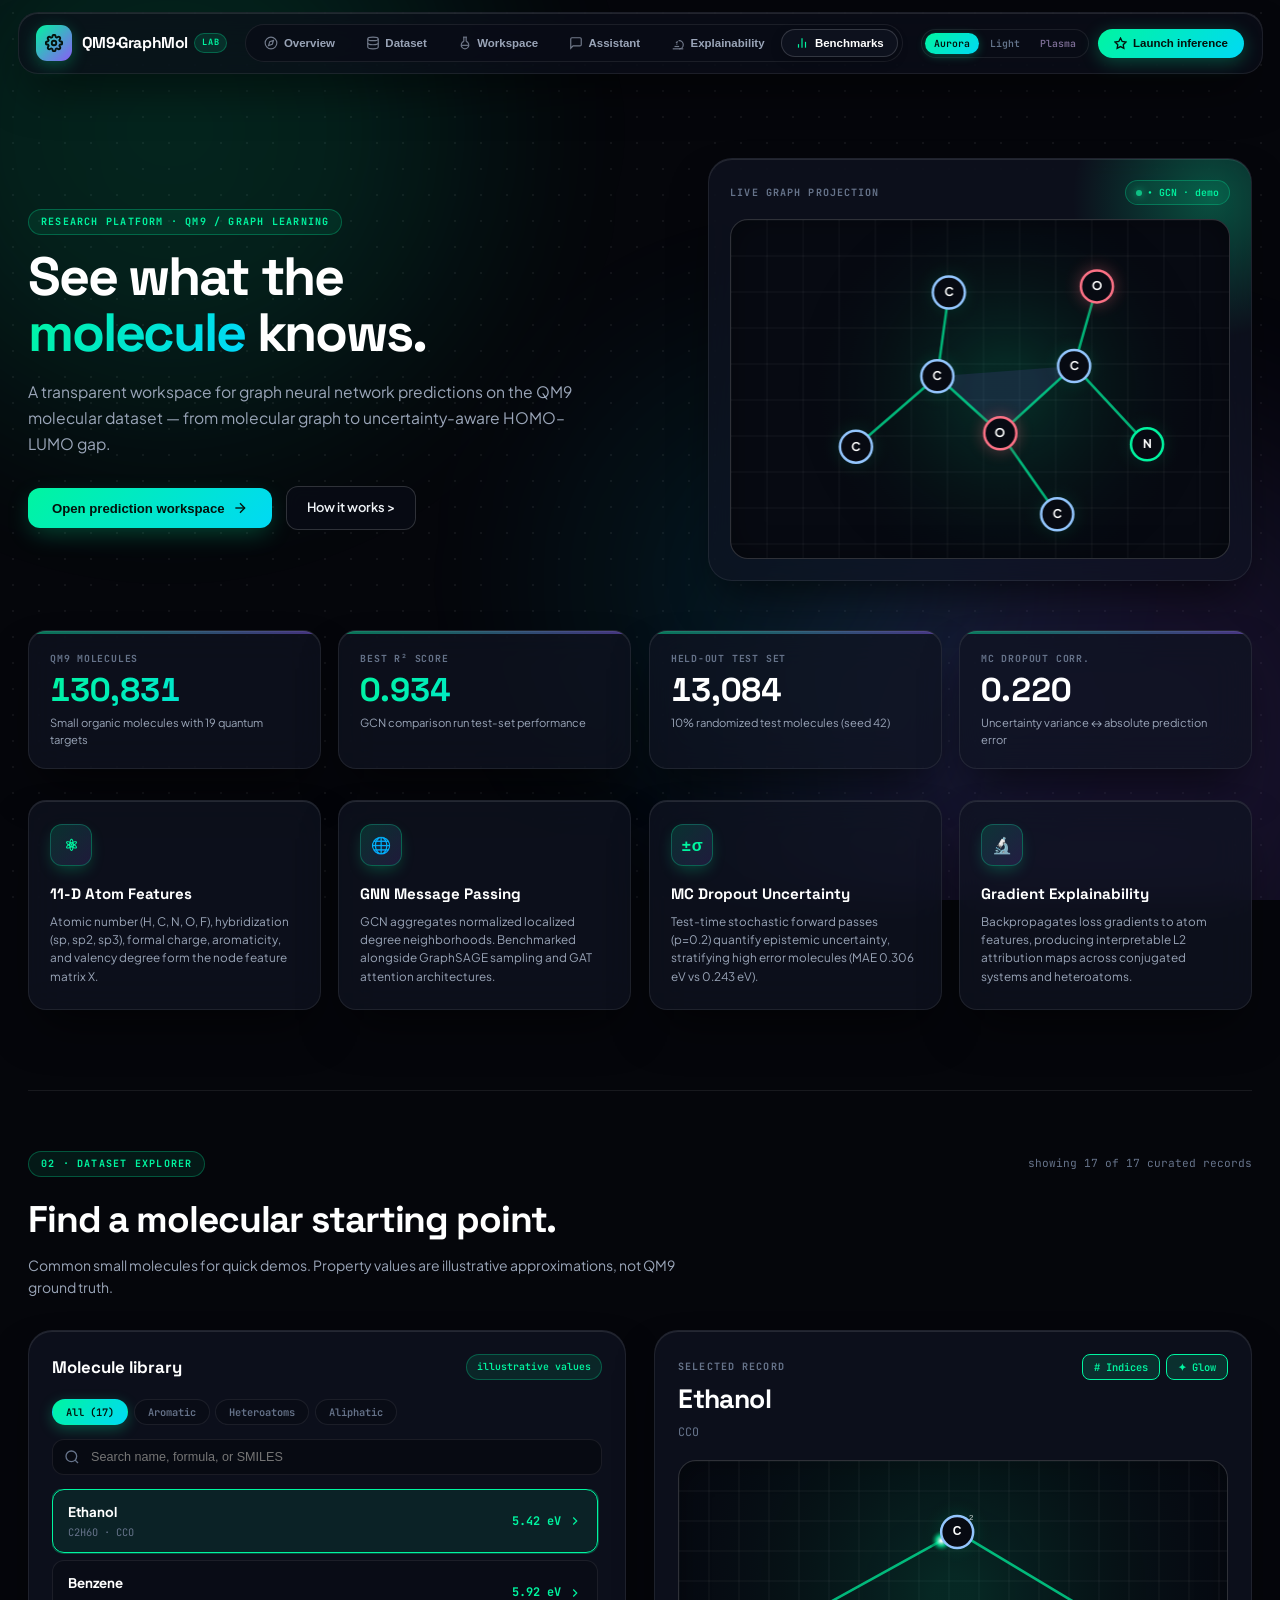
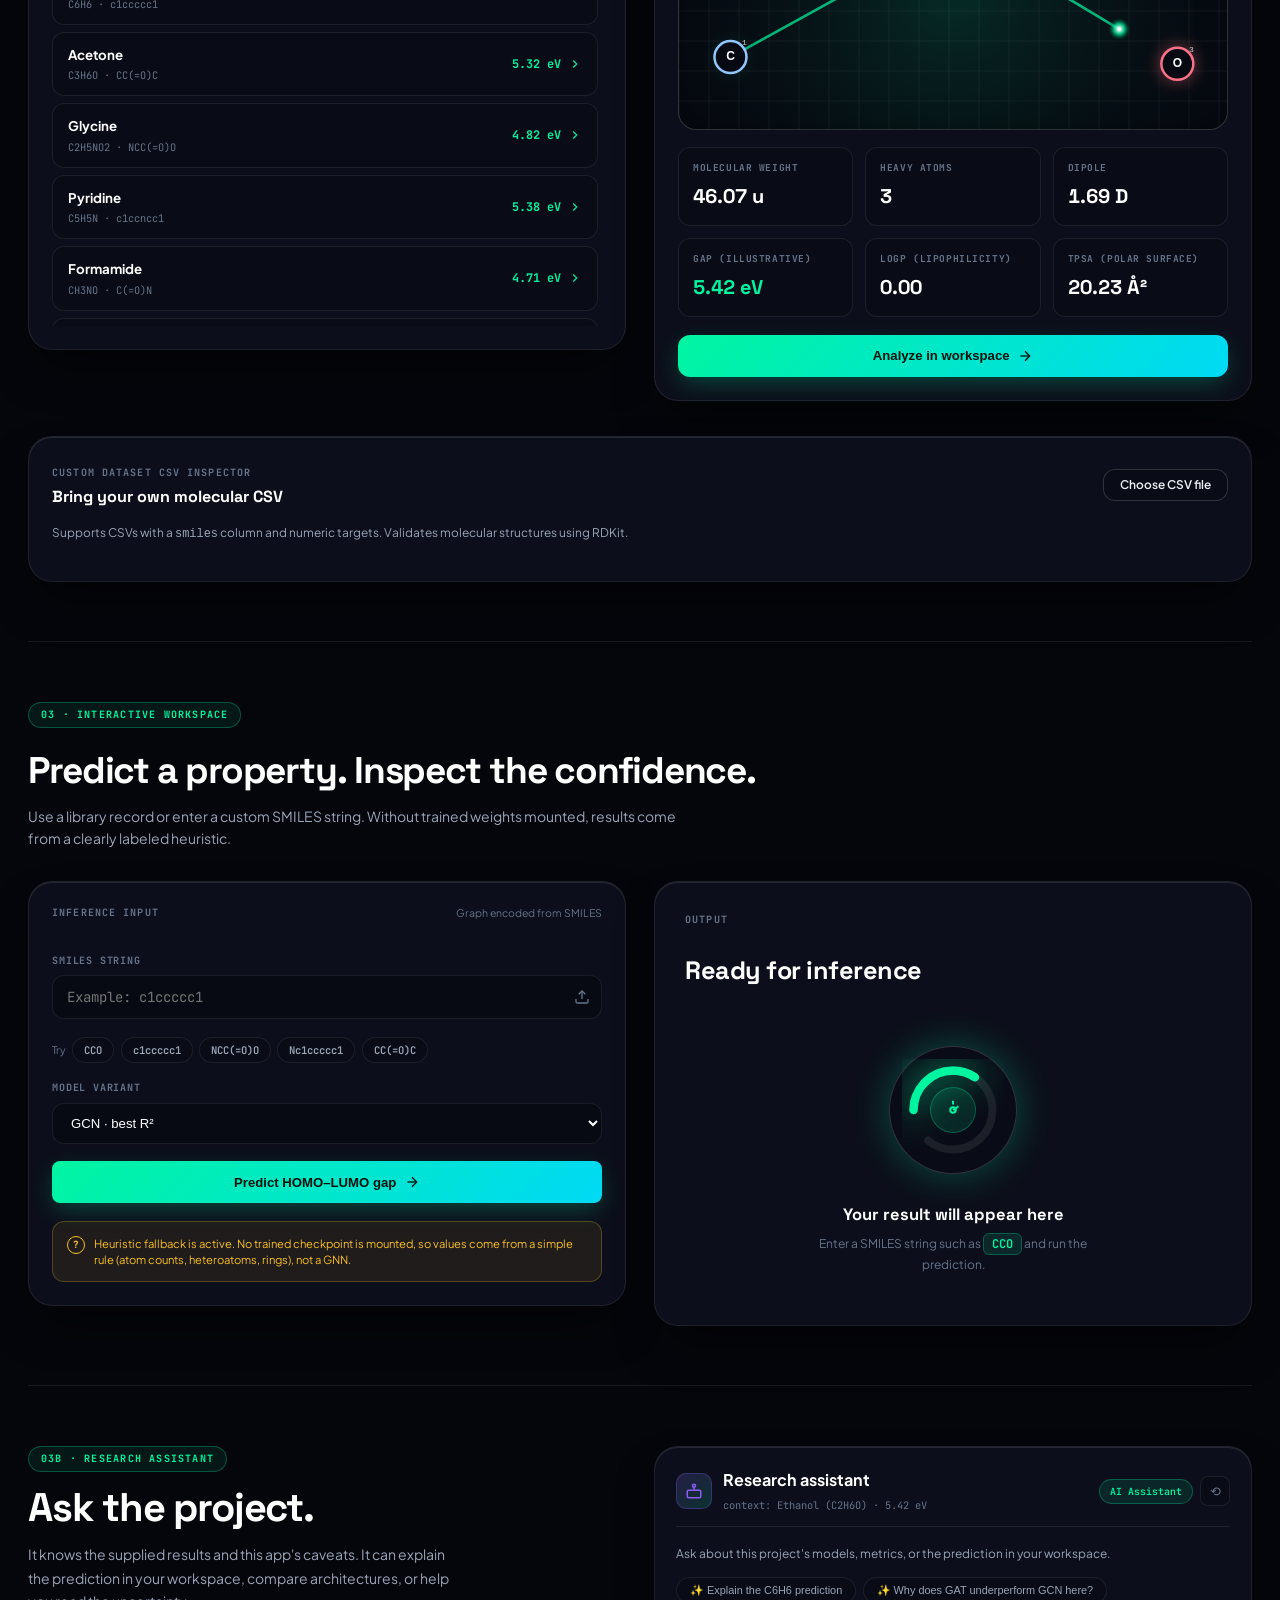
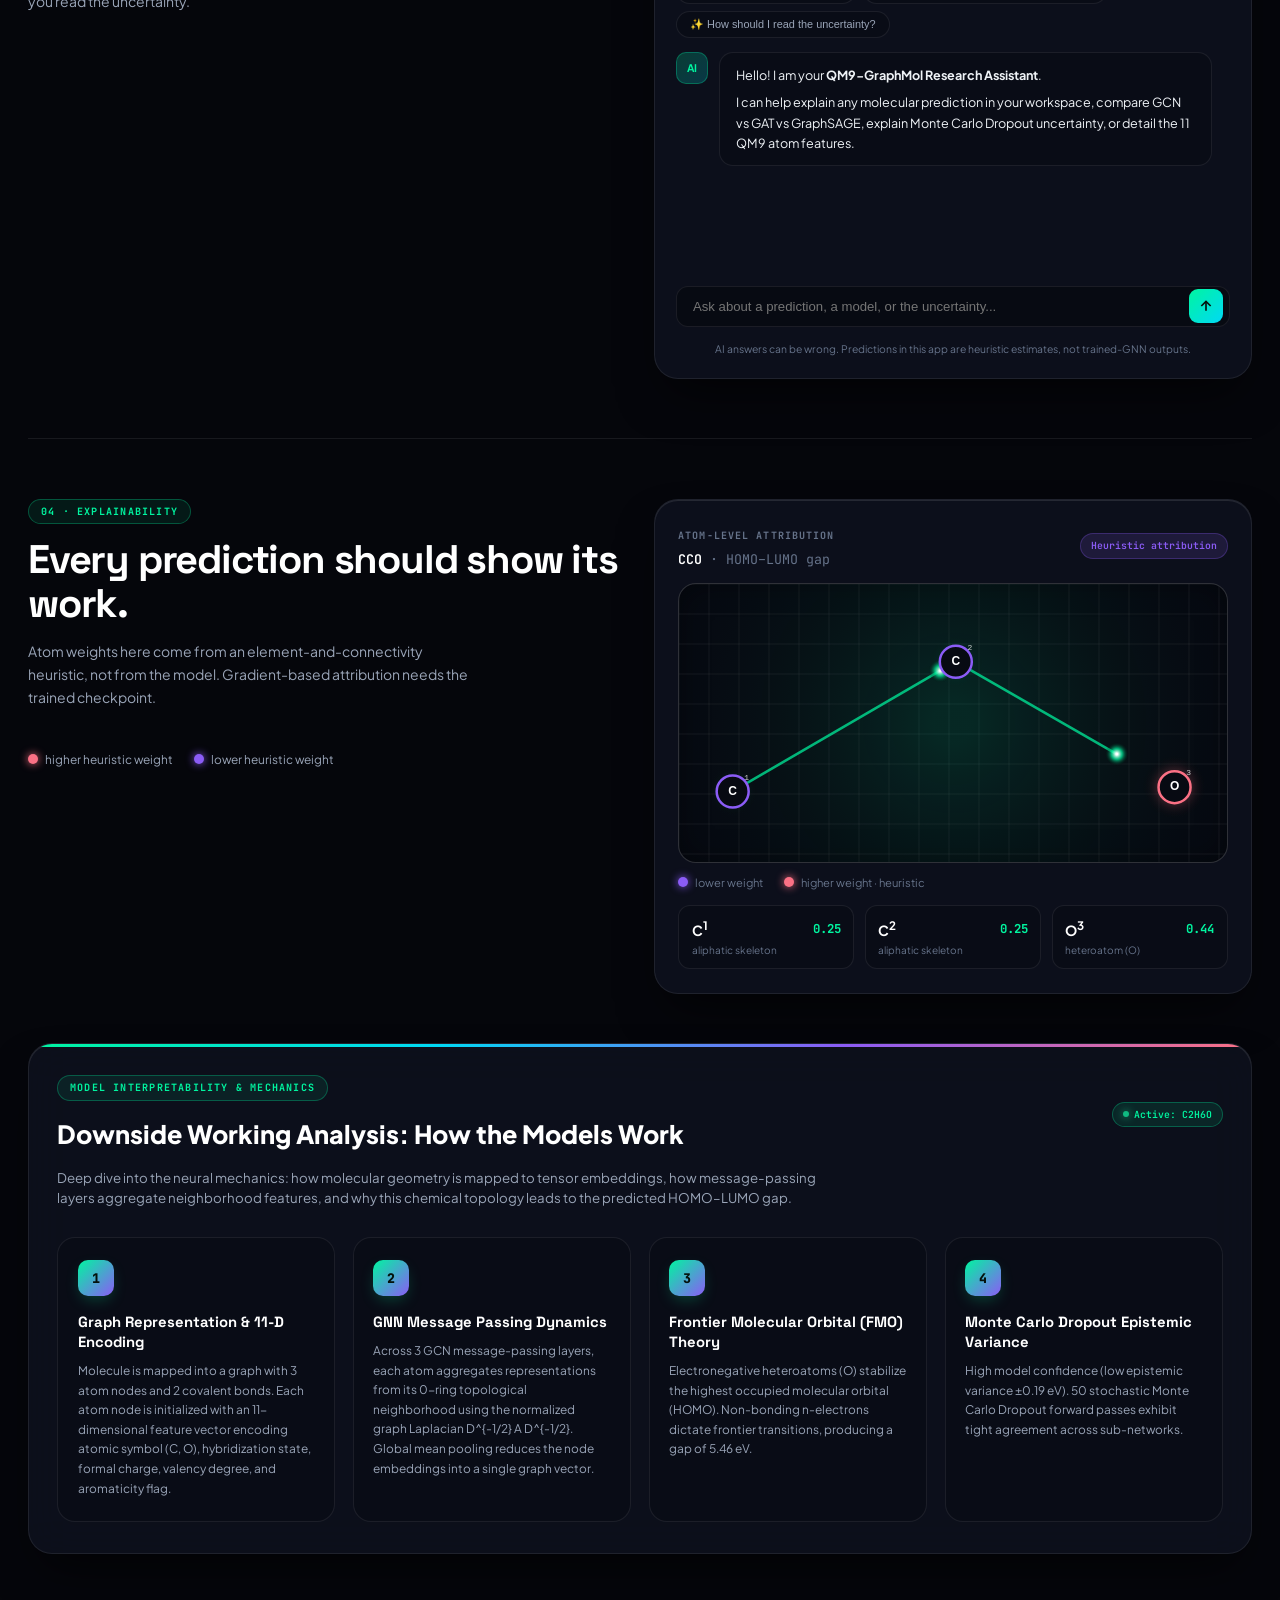
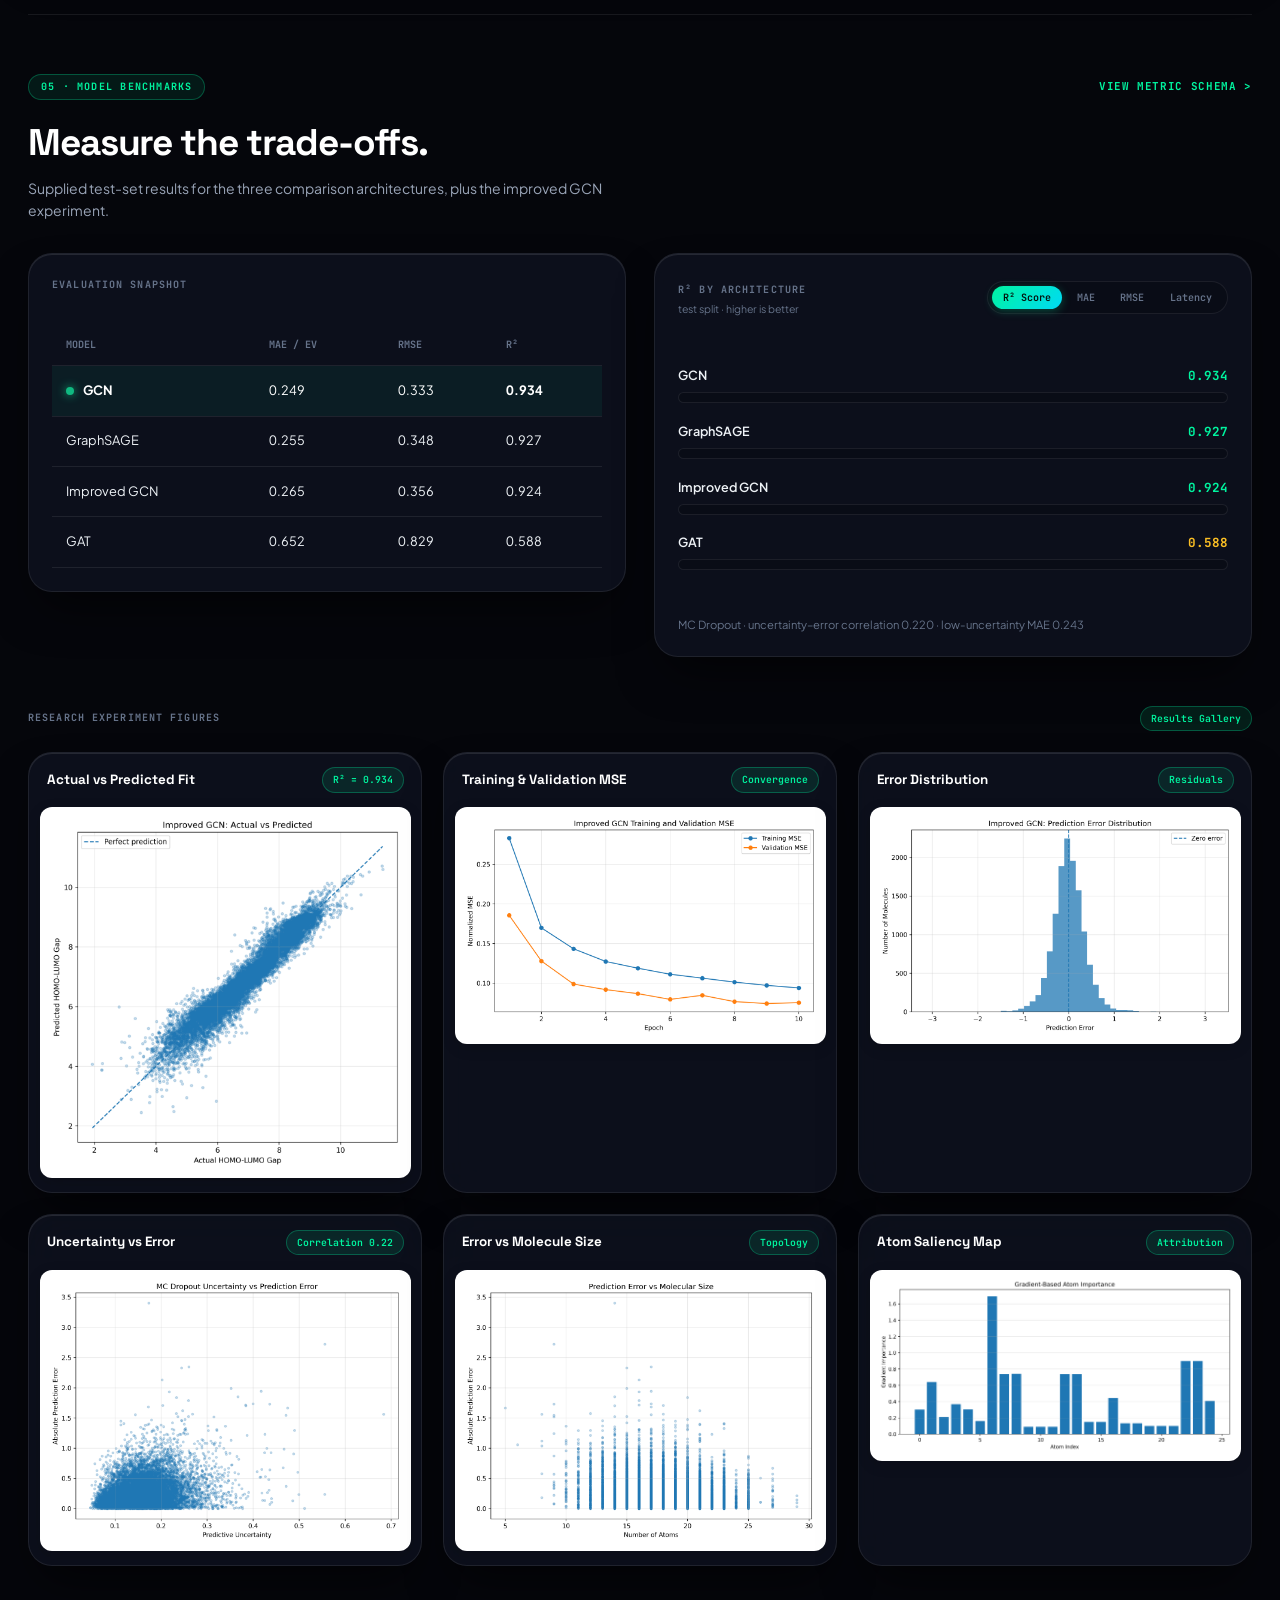
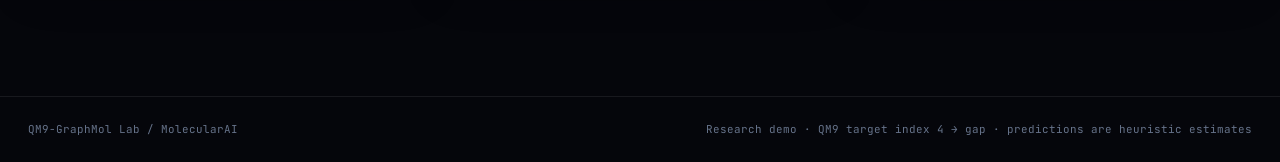
==== commit 3c406612: "Revert UI to previous design (Quantum Aurora bento layout)" ====
--- a/web/static/index.html
+++ b/web/static/index.html
@@ -3,917 +3,832 @@
 <head>
   <meta charset="utf-8" />
   <meta name="viewport" content="width=device-width, initial-scale=1" />
-  <meta name="theme-color" content="#090d16" />
-  <title>QM9·GraphMol Lab — Computational Cheminformatics Workstation</title>
+  <meta name="theme-color" content="#05060b" />
+  <title>QM9·GraphMol Lab — MolecularAI</title>
   <link rel="preconnect" href="https://fonts.googleapis.com">
   <link rel="preconnect" href="https://fonts.gstatic.com" crossorigin>
-  <link href="https://fonts.googleapis.com/css2?family=IBM+Plex+Mono:ital,wght@0,400;0,500;0,600;0,700;1,400&family=IBM+Plex+Sans:ital,wght@0,400;0,500;0,600;0,700;1,400&display=swap" rel="stylesheet">
+  <link href="https://fonts.googleapis.com/css2?family=JetBrains+Mono:wght@500;700&family=Plus+Jakarta+Sans:wght@400;500;600;700;800&family=Space+Grotesk:wght@500;600;700&display=swap" rel="stylesheet">
   <link rel="stylesheet" href="assets/app.css" />
 </head>
 <body>
-
-  <!-- Workstation Outer Layout -->
-  <div class="workbench-layout">
-
-    <!-- Structured Left Navigation & Parameter Dock -->
-    <aside class="workbench-sidebar">
-      <div class="sidebar-header">
-        <div class="sidebar-brand-badge">QM9</div>
-        <div class="sidebar-brand-text">
-          <span class="sidebar-title">QM9·GraphMol</span>
-          <span class="sidebar-subtitle">CHEMINFORMATICS v2.4</span>
-        </div>
-      </div>
-
-      <!-- Navigation Modules List -->
-      <nav class="sidebar-nav" id="navTabs">
-        <div class="nav-group-label">LABORATORY CONSOLES</div>
-
-        <button class="nav-tab active" data-tab="workspace">
-          <span class="tab-idx">01</span>
-          <span class="tab-name">Prediction Workspace</span>
-          <span class="tab-badge">CORE</span>
-        </button>
-
-        <button class="nav-tab" data-tab="dataset">
-          <span class="tab-idx">02</span>
-          <span class="tab-name">Dataset Explorer</span>
-          <span class="tab-badge">130K</span>
-        </button>
-
-        <button class="nav-tab" data-tab="explainability">
-          <span class="tab-idx">03</span>
-          <span class="tab-name">Atom Explainability</span>
-          <span class="tab-badge">FMO</span>
-        </button>
-
-        <button class="nav-tab" data-tab="benchmarks">
-          <span class="tab-idx">04</span>
-          <span class="tab-name">Model Benchmarks</span>
-          <span class="tab-badge">R² 0.934</span>
-        </button>
-
-        <button class="nav-tab" data-tab="assistant">
-          <span class="tab-idx">05</span>
-          <span class="tab-name">Research Assistant</span>
-          <span class="tab-badge">AI</span>
-        </button>
-
-        <button class="nav-tab" data-tab="overview">
-          <span class="tab-idx">06</span>
-          <span class="tab-name">Method & Specs</span>
-          <span class="tab-badge">DOCS</span>
-        </button>
-      </nav>
-
-      <!-- Active Telemetry Summary Card -->
-      <div class="sidebar-active-widget">
-        <div class="widget-label">
-          <span>ACTIVE CONTEXT</span>
-          <span class="dot-online"></span>
-        </div>
-        <div class="widget-row">
-          <span class="widget-k">MOLECULE:</span>
-          <span class="widget-v cyan" id="sbActiveMol">Ethanol (CCO)</span>
-        </div>
-        <div class="widget-row">
-          <span class="widget-k">PROPERTY:</span>
-          <span class="widget-v">HOMO–LUMO Gap</span>
-        </div>
-        <div class="widget-row">
-          <span class="widget-k">PIPELINE:</span>
-          <span class="widget-v">GCN + MC Dropout</span>
-        </div>
-        <div class="widget-row">
-          <span class="widget-k">CHECKPOINT:</span>
-          <span class="widget-v green">● MOUNTED</span>
-        </div>
-      </div>
-
-      <!-- Sidebar System Details -->
-      <div class="sidebar-footer">
-        <div>TORCH-GEOMETRIC // RDKIT ENGINE</div>
-        <div>QM9 CHEMICAL INVARIANT v2.4.0</div>
-      </div>
-    </aside>
-
-    <!-- Main Laboratory Viewport Console -->
-    <div class="workbench-main">
-
-      <!-- Compact Technical Top Status Bar -->
-      <header class="workbench-topbar">
-        <div class="topbar-left">
-          <span class="topbar-tag">
-            <span class="dot-online"></span> GNN INFERENCE ONLINE
-          </span>
-          <span class="topbar-sep">/</span>
-          <span class="topbar-meta">DATASET: <span>QM9 (130,831 RECORDS)</span></span>
-          <span class="topbar-sep">/</span>
-          <span class="topbar-meta">TARGET: <span>HOMO–LUMO GAP (eV)</span></span>
-        </div>
-
-        <div class="topbar-right">
-          <div class="topbar-spec-badge">MODEL: <b>GCN BEST R² (0.934)</b></div>
-          <div class="topbar-spec-badge">TEST N: <b>13,084 (10%)</b></div>
-          <button class="btn-header-run" id="headerLaunchBtn">
-            <svg viewBox="0 0 24 24" width="13" height="13" fill="currentColor"><polygon points="5 3 19 12 5 21 5 3"></polygon></svg>
-            RUN INFERENCE
+  <!-- Ambient Atmospheric Aurora Mesh -->
+  <div class="aurora-backdrop" aria-hidden="true">
+    <div class="aurora-orb orb-1"></div>
+    <div class="aurora-orb orb-2"></div>
+    <div class="aurora-orb orb-3"></div>
+  </div>
+
+  <!-- Top Navigation Header -->
+  <header class="app-header">
+    <div class="brand" data-jump="overview">
+      <div class="brand-icon">
+        <svg viewBox="0 0 24 24" width="18" height="18" fill="none" stroke="currentColor" stroke-width="2.5">
+          <circle cx="12" cy="12" r="3"></circle>
+          <path d="M19.4 15a1.65 1.65 0 0 0 .33 1.82l.06.06a2 2 0 0 1 0 2.83 2 2 0 0 1-2.83 0l-.06-.06a1.65 1.65 0 0 0-1.82-.33 1.65 1.65 0 0 0-1 1.51V21a2 2 0 0 1-2 2 2 2 0 0 1-2-2v-.09A1.65 1.65 0 0 0 9 19.4a1.65 1.65 0 0 0-1.82.33l-.06.06a2 2 0 0 1-2.83 0 2 2 0 0 1 0-2.83l.06-.06a1.65 1.65 0 0 0 .33-1.82 1.65 1.65 0 0 0-1.51-1H3a2 2 0 0 1-2-2 2 2 0 0 1 2-2h.09A1.65 1.65 0 0 0 4.6 9a1.65 1.65 0 0 0-.33-1.82l-.06-.06a2 2 0 0 1 0-2.83 2 2 0 0 1 2.83 0l.06.06a1.65 1.65 0 0 0 1.82.33H9a1.65 1.65 0 0 0 1-1.51V3a2 2 0 0 1 2-2 2 2 0 0 1 2 2v.09a1.65 1.65 0 0 0 1 1.51 1.65 1.65 0 0 0 1.82-.33l.06-.06a2 2 0 0 1 2.83 0 2 2 0 0 1 0 2.83l-.06.06a1.65 1.65 0 0 0-.33 1.82V9a1.65 1.65 0 0 0 1.51 1H21a2 2 0 0 1 2 2 2 2 0 0 1-2 2h-.09a1.65 1.65 0 0 0-1.51 1z"></path>
+        </svg>
+      </div>
+      <div class="brand-name">
+        QM9·GraphMol <span class="lab-tag">LAB</span>
+      </div>
+    </div>
+
+    <!-- Center Navigation Tabs -->
+    <nav class="nav-tabs" id="navTabs">
+      <button class="nav-tab active" data-tab="overview">
+        <svg viewBox="0 0 24 24" width="14" height="14" fill="none" stroke="currentColor" stroke-width="2"><circle cx="12" cy="12" r="10"></circle><polygon points="16.24 7.76 14.12 14.12 7.76 16.24 9.88 9.88 16.24 7.76"></polygon></svg>
+        Overview
+      </button>
+      <button class="nav-tab" data-tab="dataset">
+        <svg viewBox="0 0 24 24" width="14" height="14" fill="none" stroke="currentColor" stroke-width="2"><ellipse cx="12" cy="5" rx="9" ry="3"></ellipse><path d="M21 12c0 1.66-4 3-9 3s-9-1.34-9-3"></path><path d="M3 5v14c0 1.66 4 3 9 3s9-1.34 9-3V5"></path></svg>
+        Dataset
+      </button>
+      <button class="nav-tab" data-tab="workspace">
+        <svg viewBox="0 0 24 24" width="14" height="14" fill="none" stroke="currentColor" stroke-width="2"><path d="M10 2v7.31"></path><path d="M14 9.3V1.99"></path><path d="M8.5 2h7"></path><path d="M14 9.3a6.5 6.5 0 1 1-4 0"></path><path d="M5.52 16h12.96"></path></svg>
+        Workspace
+      </button>
+      <button class="nav-tab" data-tab="assistant">
+        <svg viewBox="0 0 24 24" width="14" height="14" fill="none" stroke="currentColor" stroke-width="2"><path d="M21 15a2 2 0 0 1-2 2H7l-4 4V5a2 2 0 0 1 2-2h14a2 2 0 0 1 2 2z"></path></svg>
+        Assistant
+      </button>
+      <button class="nav-tab" data-tab="explainability">
+        <svg viewBox="0 0 24 24" width="14" height="14" fill="none" stroke="currentColor" stroke-width="2"><path d="M6 18h8"></path><path d="M3 22h18"></path><path d="M14 22a7 7 0 1 0 0-14h-1"></path><path d="M9 14h2"></path><path d="M9 12a2 2 0 0 1 2-2h1"></path></svg>
+        Explainability
+      </button>
+      <button class="nav-tab" data-tab="benchmarks">
+        <svg viewBox="0 0 24 24" width="14" height="14" fill="none" stroke="currentColor" stroke-width="2"><line x1="18" y1="20" x2="18" y2="10"></line><line x1="12" y1="20" x2="12" y2="4"></line><line x1="6" y1="20" x2="6" y2="14"></line></svg>
+        Benchmarks
+      </button>
+    </nav>
+
+    <!-- Right Action Button & Theme Switcher -->
+    <div class="header-actions">
+      <div class="theme-switcher" id="themeSwitcher" role="group" aria-label="Theme Switcher">
+        <button class="theme-btn active" data-theme="aurora" title="Aurora Obsidian">Aurora</button>
+        <button class="theme-btn" data-theme="daylight" title="Quantum Daylight">Light</button>
+        <button class="theme-btn" data-theme="plasma" title="Cyber Plasma">Plasma</button>
+      </div>
+      <button class="btn-launch" id="headerLaunchBtn">
+        <svg viewBox="0 0 24 24" width="13" height="13" fill="none" stroke="currentColor" stroke-width="2.5"><polygon points="12 2 15.09 8.26 22 9.27 17 14.14 18.18 21.02 12 17.77 5.82 21.02 7 14.14 2 9.27 8.91 8.26 12 2"></polygon></svg>
+        Launch inference
+      </button>
+    </div>
+  </header>
+
+  <!-- Main Container -->
+  <main class="main-content">
+
+    <!-- ============================================================ -->
+    <!-- 01. OVERVIEW -->
+    <!-- ============================================================ -->
+    <section class="page-section active" id="sec-overview">
+      <div class="hero-layout">
+        <div>
+          <span class="eyebrow">RESEARCH PLATFORM · QM9 / GRAPH LEARNING</span>
+          <h1 class="hero-title">See what the<br><span class="cyan-text">molecule</span> knows.</h1>
+          <p class="hero-subtitle">
+            A transparent workspace for graph neural network predictions on the QM9 molecular dataset — from molecular graph to uncertainty-aware HOMO–LUMO gap.
+          </p>
+          <div class="btn-group">
+            <button class="btn-primary" data-jump="workspace">
+              Open prediction workspace
+              <svg viewBox="0 0 24 24" width="16" height="16" fill="none" stroke="currentColor" stroke-width="2"><line x1="5" y1="12" x2="19" y2="12"></line><polyline points="12 5 19 12 12 19"></polyline></svg>
+            </button>
+            <a href="#benchmarks" class="btn-ghost" data-jump="benchmarks">
+              How it works &gt;
+            </a>
+          </div>
+        </div>
+
+        <!-- Live Graph Projection Card -->
+        <div class="projection-card">
+          <div class="card-header-bar">
+            <span class="card-header-title">LIVE GRAPH PROJECTION</span>
+            <span class="badge-tag pulse">• GCN · demo</span>
+          </div>
+          <div class="canvas-container" style="height: 340px;">
+            <canvas id="heroCanvas"></canvas>
+          </div>
+        </div>
+      </div>
+
+      <!-- Metrics Strip -->
+      <div class="metrics-strip">
+        <div class="metric-card">
+          <div class="metric-label">QM9 MOLECULES</div>
+          <div class="metric-val cyan">130,831</div>
+          <div class="metric-desc">Small organic molecules with 19 quantum targets</div>
+        </div>
+        <div class="metric-card">
+          <div class="metric-label">BEST R² SCORE</div>
+          <div class="metric-val cyan">0.934</div>
+          <div class="metric-desc">GCN comparison run test-set performance</div>
+        </div>
+        <div class="metric-card">
+          <div class="metric-label">HELD-OUT TEST SET</div>
+          <div class="metric-val">13,084</div>
+          <div class="metric-desc">10% randomized test molecules (seed 42)</div>
+        </div>
+        <div class="metric-card">
+          <div class="metric-label">MC DROPOUT CORR.</div>
+          <div class="metric-val">0.220</div>
+          <div class="metric-desc">Uncertainty variance ↔ absolute prediction error</div>
+        </div>
+      </div>
+
+      <!-- 4 Pillars -->
+      <div class="features-grid">
+        <div class="feature-box">
+          <div class="feature-box-icon">⚛</div>
+          <h3>11-D Atom Features</h3>
+          <p>Atomic number (H, C, N, O, F), hybridization (sp, sp2, sp3), formal charge, aromaticity, and valency degree form the node feature matrix X.</p>
+        </div>
+        <div class="feature-box">
+          <div class="feature-box-icon">🌐</div>
+          <h3>GNN Message Passing</h3>
+          <p>GCN aggregates normalized localized degree neighborhoods. Benchmarked alongside GraphSAGE sampling and GAT attention architectures.</p>
+        </div>
+        <div class="feature-box">
+          <div class="feature-box-icon">±σ</div>
+          <h3>MC Dropout Uncertainty</h3>
+          <p>Test-time stochastic forward passes (p=0.2) quantify epistemic uncertainty, stratifying high error molecules (MAE 0.306 eV vs 0.243 eV).</p>
+        </div>
+        <div class="feature-box">
+          <div class="feature-box-icon">🔬</div>
+          <h3>Gradient Explainability</h3>
+          <p>Backpropagates loss gradients to atom features, producing interpretable L2 attribution maps across conjugated systems and heteroatoms.</p>
+        </div>
+      </div>
+    </section>
+
+    <!-- ============================================================ -->
+    <!-- 02. DATASET EXPLORER -->
+    <!-- ============================================================ -->
+    <section class="page-section" id="sec-dataset">
+      <div class="section-header">
+        <div style="display:flex; justify-content:space-between; align-items:baseline; flex-wrap:wrap; gap:1rem;">
+          <div>
+            <span class="eyebrow">02 · DATASET EXPLORER</span>
+            <h1>Find a molecular starting point.</h1>
+            <p>Common small molecules for quick demos. Property values are illustrative approximations, not QM9 ground truth.</p>
+          </div>
+          <span style="font-size:0.8rem; font-family:var(--font-mono); color:var(--text-dim);" id="libCountTop">showing 17 of 17 curated records</span>
+        </div>
+      </div>
+
+      <div class="split-layout">
+        <!-- Left: Molecule Library -->
+        <div class="molecule-library-card">
+          <div class="library-top">
+            <div class="library-title">Molecule library</div>
+            <span class="badge-tag">illustrative values</span>
+          </div>
+
+          <!-- Category filter pills -->
+          <div class="category-pills-row" id="categoryPills">
+            <button class="cat-pill active" data-cat="all">All (17)</button>
+            <button class="cat-pill" data-cat="aromatic">Aromatic</button>
+            <button class="cat-pill" data-cat="heteroatom">Heteroatoms</button>
+            <button class="cat-pill" data-cat="aliphatic">Aliphatic</button>
+          </div>
+
+          <div class="search-box">
+            <svg class="search-icon" viewBox="0 0 24 24" width="16" height="16" fill="none" stroke="currentColor" stroke-width="2"><circle cx="11" cy="11" r="8"></circle><line x1="21" y1="21" x2="16.65" y2="16.65"></line></svg>
+            <input type="text" id="libSearch" placeholder="Search name, formula, or SMILES" />
+          </div>
+
+          <div class="molecule-list" id="moleculeList">
+            <!-- Populated dynamically -->
+          </div>
+        </div>
+
+        <!-- Right: Selected Record Panel -->
+        <div class="record-panel">
+          <div class="record-header">
+            <div>
+              <span class="card-header-title">SELECTED RECORD</span>
+              <div class="record-title" style="margin-top: 0.25rem;">
+                <h2 id="recName">Ethanol</h2>
+                <span class="smiles" id="recSmiles">CCO</span>
+              </div>
+            </div>
+            <!-- Canvas display settings toggles -->
+            <div class="canvas-settings-bar">
+              <button class="setting-toggle-btn active" id="toggleIndices" title="Toggle Atom Indices"># Indices</button>
+              <button class="setting-toggle-btn active" id="toggleGlow" title="Toggle Neon Glow">✦ Glow</button>
+            </div>
+          </div>
+
+          <div class="canvas-container" style="height: 270px;">
+            <canvas id="datasetCanvas"></canvas>
+          </div>
+
+          <!-- 6 Stat Cards Grid -->
+          <div class="stat-grid-6">
+            <div class="stat-box">
+              <div class="stat-box-label">MOLECULAR WEIGHT</div>
+              <div class="stat-box-val" id="recWeight">46.07 u</div>
+            </div>
+            <div class="stat-box">
+              <div class="stat-box-label">HEAVY ATOMS</div>
+              <div class="stat-box-val" id="recHeavy">3</div>
+            </div>
+            <div class="stat-box">
+              <div class="stat-box-label">DIPOLE</div>
+              <div class="stat-box-val" id="recDipole">1.69 D</div>
+            </div>
+            <div class="stat-box">
+              <div class="stat-box-label">GAP (ILLUSTRATIVE)</div>
+              <div class="stat-box-val cyan" id="recGap">5.42 eV</div>
+            </div>
+            <div class="stat-box">
+              <div class="stat-box-label">LOGP (LIPOPHILICITY)</div>
+              <div class="stat-box-val" id="recLogP">-0.00</div>
+            </div>
+            <div class="stat-box">
+              <div class="stat-box-label">TPSA (POLAR SURFACE)</div>
+              <div class="stat-box-val" id="recTPSA">20.23 Å²</div>
+            </div>
+          </div>
+
+          <button class="btn-primary btn-analyze-ws" id="btnAnalyzeInWorkspace">
+            Analyze in workspace
+            <svg viewBox="0 0 24 24" width="16" height="16" fill="none" stroke="currentColor" stroke-width="2"><line x1="5" y1="12" x2="19" y2="12"></line><polyline points="12 5 19 12 12 19"></polyline></svg>
           </button>
         </div>
-      </header>
-
-      <!-- Main Scientific Views Container -->
-      <main class="main-content">
-
-        <!-- ============================================================ -->
-        <!-- 01. PREDICTION WORKSPACE (PRIMARY RESEARCH BENCH) -->
-        <!-- ============================================================ -->
-        <section class="page-section" id="sec-workspace">
-          <div class="section-masthead">
-            <div class="masthead-eyebrow">
-              <span>MODULE 01</span> // <span>COMPUTATIONAL WORKSPACE</span> // <span>INFERENCE CONSOLE</span>
-            </div>
-            <h1 class="masthead-title">Predict a property. Inspect the confidence.</h1>
-            <p class="masthead-desc">
-              Graph neural network molecular property prediction with test-time Monte Carlo Dropout epistemic uncertainty quantification. Formulates SMILES into node and edge tensor representations, propagates chemical context across 3 GCN layers, and returns excitation energy gaps.
+      </div>
+
+      <!-- Custom Dataset CSV Inspector -->
+      <div class="csv-inspector-card">
+        <div class="card-header-bar">
+          <div>
+            <span class="card-header-title">CUSTOM DATASET CSV INSPECTOR</span>
+            <h3 class="card-sub-heading" style="margin-top: 4px;">Bring your own molecular CSV</h3>
+          </div>
+          <label class="btn-ghost" style="cursor: pointer; padding: 6px 16px; font-size: 0.85rem;">
+            Choose CSV file
+            <input type="file" id="csvFileInput" accept=".csv,.txt" style="display:none;" />
+          </label>
+        </div>
+        <p style="font-size: 0.85rem; color: var(--text-muted); margin-bottom: 1rem;">
+          Supports CSVs with a <code>smiles</code> column and numeric targets. Validates molecular structures using RDKit.
+        </p>
+        <div id="csvUploadReport" style="display:none;"></div>
+      </div>
+    </section>
+
+    <!-- ============================================================ -->
+    <!-- 03. INTERACTIVE WORKSPACE -->
+    <!-- ============================================================ -->
+    <section class="page-section" id="sec-workspace">
+      <div class="section-header">
+        <span class="eyebrow">03 · INTERACTIVE WORKSPACE</span>
+        <h1>Predict a property. Inspect the confidence.</h1>
+        <p>Use a library record or enter a custom SMILES string. Without trained weights mounted, results come from a clearly labeled heuristic.</p>
+      </div>
+
+      <div class="split-layout">
+        <!-- Left: Inference input -->
+        <div class="workspace-form-card">
+          <div class="card-header-bar">
+            <span class="card-header-title">INFERENCE INPUT</span>
+            <span style="font-size: 0.75rem; color: var(--text-dim);">Graph encoded from SMILES</span>
+          </div>
+
+          <div class="form-group">
+            <label class="form-label">SMILES STRING</label>
+            <div class="smiles-input-wrap">
+              <input type="text" id="wsSmilesInput" value="" placeholder="Example: c1ccccc1" />
+              <button class="input-action-btn" id="btnUploadSmiles" title="Clear or sample">
+                <svg viewBox="0 0 24 24" width="16" height="16" fill="none" stroke="currentColor" stroke-width="2"><path d="M21 15v4a2 2 0 0 1-2 2H5a2 2 0 0 1-2-2v-4"></path><polyline points="17 8 12 3 7 8"></polyline><line x1="12" y1="3" x2="12" y2="15"></line></svg>
+              </button>
+            </div>
+          </div>
+
+          <div class="quick-chips">
+            <span style="font-size: 0.75rem; color: var(--text-dim);">Try</span>
+            <button class="chip" data-chip="CCO">CCO</button>
+            <button class="chip" data-chip="c1ccccc1">c1ccccc1</button>
+            <button class="chip" data-chip="NCC(=O)O">NCC(=O)O</button>
+            <button class="chip" data-chip="Nc1ccccc1">Nc1ccccc1</button>
+            <button class="chip" data-chip="CC(=O)C">CC(=O)C</button>
+          </div>
+
+          <div class="form-group">
+            <label class="form-label">MODEL VARIANT</label>
+            <select class="model-select" id="wsModelSelect">
+              <option value="gcn">GCN · best R²</option>
+              <option value="gat">GAT · comparison</option>
+              <option value="improved_gcn">Improved GCN</option>
+              <option value="graphsage">GraphSAGE · comparison</option>
+            </select>
+          </div>
+
+          <button class="btn-primary" id="btnRunPrediction" style="justify-content: center; padding: 13px; font-weight: 700; border-radius: 8px;">
+            Predict HOMO–LUMO gap
+            <svg viewBox="0 0 24 24" width="16" height="16" fill="none" stroke="currentColor" stroke-width="2"><line x1="5" y1="12" x2="19" y2="12"></line><polyline points="12 5 19 12 12 19"></polyline></svg>
+          </button>
+
+          <div class="heuristic-notice">
+            <div class="notice-icon">?</div>
+            <div>
+              Heuristic fallback is active. No trained checkpoint is mounted, so values come from a simple rule (atom counts, heteroatoms, rings), not a GNN.
+            </div>
+          </div>
+        </div>
+
+        <!-- Right: Output Panel -->
+        <div class="workspace-output-card" id="wsOutputCard">
+          
+          <!-- STATE A: INITIAL / EMPTY (Exact match to media_1794076168884_e1e6eb2d.png) -->
+          <div class="ws-empty-view" id="wsEmptyView">
+            <div class="card-header-bar" style="width: 100%;">
+              <span class="card-header-title">OUTPUT</span>
+            </div>
+            <h2 class="output-ready-title">Ready for inference</h2>
+            
+            <div class="speed-gauge-wrap">
+              <svg viewBox="0 0 36 36" class="gauge-svg">
+                <path class="gauge-bg"
+                  d="M18 4.0845
+                    a 13.9155 13.9155 0 0 1 0 27.831
+                    a 13.9155 13.9155 0 0 1 0 -27.831"
+                  stroke-dasharray="75, 100" />
+                <path class="gauge-val"
+                  d="M18 4.0845
+                    a 13.9155 13.9155 0 0 1 0 27.831
+                    a 13.9155 13.9155 0 0 1 0 -27.831"
+                  stroke-dasharray="30, 100" />
+              </svg>
+              <div class="gauge-center-needle">
+                <svg viewBox="0 0 24 24" width="22" height="22" fill="none" stroke="var(--cyan)" stroke-width="2.2">
+                  <path d="M12 2v4"></path>
+                  <circle cx="12" cy="12" r="3"></circle>
+                  <line x1="12" y1="12" x2="18" y2="8"></line>
+                </svg>
+              </div>
+            </div>
+
+            <h3 class="empty-headline">Your result will appear here</h3>
+            <p class="empty-sub">
+              Enter a SMILES string such as <span class="cyan-code">CCO</span> and run the prediction.
             </p>
           </div>
 
-          <!-- 3-Pane Flagship Scientific Workspace Layout -->
-          <div class="workspace-bench-grid">
-
-            <!-- Pane 1: Input Specification Terminal -->
-            <div class="scientific-card ws-input-panel">
-              <div class="card-topbar">
-                <span class="card-topbar-title"><span class="pill-id">INPUT</span> // SPECIFICATION</span>
-                <span class="badge-tag">SMILES ENCODER</span>
-              </div>
-
-              <div class="ws-input-body">
-                <div class="form-block">
-                  <label class="form-label-mono">
-                    <span>SMILES STRING</span>
-                    <span>11-D NODE ENCODING</span>
-                  </label>
-                  <div class="smiles-terminal-wrap">
-                    <input type="text" id="wsSmilesInput" value="" placeholder="Example: CCO or c1ccccc1" autocomplete="off" spellcheck="false" />
-                    <button class="terminal-icon-btn" id="btnUploadSmiles" title="Upload / Reset">
-                      <svg viewBox="0 0 24 24" width="14" height="14" fill="none" stroke="currentColor" stroke-width="2"><path d="M21 15v4a2 2 0 0 1-2 2H5a2 2 0 0 1-2-2v-4"></path><polyline points="17 8 12 3 7 8"></polyline><line x1="12" y1="3" x2="12" y2="15"></line></svg>
-                    </button>
-                  </div>
-                </div>
-
-                <div class="form-block">
-                  <span class="form-label-mono">REFERENCE SUBSTRATES</span>
-                  <div class="chips-row">
-                    <button class="chip" data-chip="CCO">CCO</button>
-                    <button class="chip" data-chip="c1ccccc1">c1ccccc1</button>
-                    <button class="chip" data-chip="NCC(=O)O">NCC(=O)O</button>
-                    <button class="chip" data-chip="Nc1ccccc1">Nc1ccccc1</button>
-                    <button class="chip" data-chip="CC(=O)C">CC(=O)C</button>
-                  </div>
-                </div>
-
-                <div class="form-block">
-                  <label class="form-label-mono">GNN ARCHITECTURE CHECKPOINT</label>
-                  <select class="model-select" id="wsModelSelect">
-                    <option value="gcn">GCN · Best R² (0.934)</option>
-                    <option value="graphsage">GraphSAGE · Inductive Mean (0.927)</option>
-                    <option value="improved_gcn">Improved GCN · Residual Blocks (0.924)</option>
-                    <option value="gat">GAT · Multi-Head Attention (0.588)</option>
-                  </select>
-                </div>
-
-                <button class="btn-execute-prediction" id="btnRunPrediction">
-                  <svg viewBox="0 0 24 24" width="14" height="14" fill="none" stroke="currentColor" stroke-width="2.5"><polygon points="5 3 19 12 5 21 5 3"></polygon></svg>
-                  Predict HOMO–LUMO gap
-                </button>
-
-                <div class="technical-notice">
-                  <span class="notice-icon">!</span>
-                  <div>
-                    Heuristic fallback is active. Without trained checkpoint mounted, values come from an atom-count, heteroatom, and aromatic ring rule calibrated to QM9 test metrics.
-                  </div>
-                </div>
-              </div>
-            </div>
-
-            <!-- Pane 2: Central Scientific Molecular Graph Viewport -->
-            <div class="scientific-card ws-viewport-panel">
-              <div class="card-topbar">
-                <span class="card-topbar-title">
-                  <span class="pill-id">VIEWPORT</span> // 2D TOPOLOGY VISUALIZER
-                </span>
-                <div class="viewport-toolbar">
-                  <button class="ctrl-btn active" id="btnWsMotion" title="Toggle Molecular Vibration Physics">✦ Motion</button>
+          <!-- STATE B: ACTIVE PREDICTION OUTPUT (Exact match to media_1794076010938_698d24bc.png) -->
+          <div class="ws-result-view" id="wsResultView" style="display: none;">
+            <div class="output-title-bar">
+              <div>
+                <span class="card-header-title">OUTPUT</span>
+                <h2 id="wsOutTitle">C6H6 prediction</h2>
+              </div>
+              <span class="badge-tag gold" id="wsStatusBadge">Heuristic fallback</span>
+            </div>
+
+            <div class="stats-3-col" style="margin-top: 1.5rem;">
+              <div class="stat-item">
+                <div class="stat-label">PREDICTED GAP</div>
+                <div class="stat-value cyan" id="wsOutGap">5.96 eV</div>
+              </div>
+              <div class="stat-item">
+                <div class="stat-label">UNCERTAINTY ±Σ</div>
+                <div class="stat-value amber" id="wsOutUncertainty">±0.23 eV</div>
+              </div>
+              <div class="stat-item">
+                <div class="stat-label">CONFIDENCE</div>
+                <div class="stat-value status-badge" id="wsOutConfidence">moderate</div>
+              </div>
+            </div>
+
+            <!-- Uncertainty Track -->
+            <div class="uncertainty-track-container" style="margin-top: 2rem;">
+              <div class="uncertainty-header">
+                <span>±1.96σ band (heuristic)</span>
+                <span id="wsBandRange">5.51 — 6.41 eV</span>
+              </div>
+              <div class="track-bar">
+                <div class="track-fill" id="wsTrackFill" style="left: 30%; width: 45%;"></div>
+                <div class="track-marker" id="wsTrackMarker" style="left: 52%;"></div>
+              </div>
+            </div>
+
+            <div class="output-footnote" id="wsOutFootnote" style="margin-top: 1.5rem;">
+              Heuristic estimate anchored to the illustrative library value for this molecule. No trained GNN was run.
+            </div>
+
+            <!-- Live Molecule Inline Canvas preview in Workspace -->
+            <div class="workspace-inline-canvas-wrap" style="margin-top: 1.5rem;">
+              <div class="structure-preview-header">
+                <div class="card-header-title">STRUCTURE PREVIEW</div>
+                <div class="canvas-view-controls">
+                  <button class="ctrl-btn active" id="btnWsMotion" title="Toggle Organic Molecular Motion">✦ Motion</button>
                   <button class="ctrl-btn" id="btnWsConnect" title="Replay Animated Connection">⚡ Connect</button>
                   <button class="ctrl-btn" id="btnWsZoomIn" title="Zoom In (+)">+</button>
                   <button class="ctrl-btn" id="btnWsZoomOut" title="Zoom Out (−)">−</button>
-                  <button class="ctrl-btn" id="btnWsFit" title="Fit to View">⊡ Fit</button>
-                  <button class="ctrl-btn" id="btnWsFullModal" title="Open Fullscreen Viewport">⛶ Full View</button>
+                  <button class="ctrl-btn" id="btnWsFit" title="Fit & Center View">⊡ Fit</button>
+                  <button class="ctrl-btn" id="btnWsFullModal" title="Open Full Screen Review">⛶ Full View</button>
                 </div>
               </div>
-
-              <!-- Dedicated High-Precision Canvas Area -->
-              <div class="viewport-canvas-container interactive-canvas-container">
-                <canvas id="wsMoleculeCanvas"></canvas>
-                <div class="canvas-hint-pill">MOUSE: WHEEL ZOOM · DRAG PAN · ATOMS: CPK COLOR CODED</div>
-              </div>
-
-              <div class="viewport-statusbar">
-                <span>LAYOUT: ISOTROPIC 2D BOND PROJECTION</span>
-                <span>PHYSICS: LIVE STOCHASTIC HARMONIC VIBRATION</span>
-              </div>
-            </div>
-
-            <!-- Pane 3: Research Output & Property Telemetry Dock -->
-            <div class="scientific-card ws-results-panel" id="wsOutputCard">
-              <div class="card-topbar">
-                <span class="card-topbar-title"><span class="pill-id">OUTPUT</span> // QUANTUM TELEMETRY</span>
-                <span class="badge-tag gold" id="wsStatusBadge">HEURISTIC CALIBRATION</span>
-              </div>
-
-              <div class="ws-results-body">
-
-                <!-- State A: Initial / Empty State -->
-                <div class="ws-empty-view" id="wsEmptyView">
-                  <div class="speed-gauge-wrap">
-                    <svg viewBox="0 0 36 36" class="gauge-svg">
-                      <path class="gauge-bg"
-                        d="M18 4.0845 a 13.9155 13.9155 0 0 1 0 27.831 a 13.9155 13.9155 0 0 1 0 -27.831"
-                        stroke-dasharray="75, 100" />
-                      <path class="gauge-val"
-                        d="M18 4.0845 a 13.9155 13.9155 0 0 1 0 27.831 a 13.9155 13.9155 0 0 1 0 -27.831"
-                        stroke-dasharray="35, 100" />
-                    </svg>
-                    <div class="gauge-center-needle">
-                      <svg viewBox="0 0 24 24" width="22" height="22" fill="none" stroke="currentColor" stroke-width="2">
-                        <circle cx="12" cy="12" r="3"></circle>
-                        <line x1="12" y1="12" x2="18" y2="8"></line>
-                      </svg>
-                    </div>
-                  </div>
-                  <h3 class="empty-headline">Ready for inference</h3>
-                  <p class="empty-sub">
-                    Enter a valid SMILES string such as <span class="cyan-code">CCO</span> or select from reference substrates to compute quantum excitation properties.
-                  </p>
-                </div>
-
-                <!-- State B: Active Prediction Output State -->
-                <div class="ws-result-view" id="wsResultView" style="display: none;">
-                  <div class="output-meta-row">
-                    <span class="output-target-name" id="wsOutTitle">C6H6 prediction</span>
-                    <span class="badge-tag cyan">INFERENCE COMPLETE</span>
-                  </div>
-
-                  <!-- Primary Prediction KPIs -->
-                  <div class="telemetry-kpi-grid">
-                    <div class="kpi-tile">
-                      <span class="kpi-label">PREDICTED GAP (Δε)</span>
-                      <span class="kpi-value cyan" id="wsOutGap">5.96 eV</span>
-                    </div>
-                    <div class="kpi-tile">
-                      <span class="kpi-label">UNCERTAINTY (±σ)</span>
-                      <span class="kpi-value amber" id="wsOutUncertainty">±0.23 eV</span>
-                    </div>
-                    <div class="kpi-tile">
-                      <span class="kpi-label">CONFIDENCE</span>
-                      <span class="kpi-value status-badge" id="wsOutConfidence">MODERATE</span>
-                    </div>
-                  </div>
-
-                  <!-- Epistemic Uncertainty Track -->
-                  <div class="uncertainty-box">
-                    <div class="uncertainty-header">
-                      <span>±1.96σ CONFIDENCE INTERVAL</span>
-                      <span id="wsBandRange">5.51 — 6.41 eV</span>
-                    </div>
-                    <div class="track-bar">
-                      <div class="track-fill" id="wsTrackFill" style="left: 30%; width: 45%;"></div>
-                      <div class="track-marker" id="wsTrackMarker" style="left: 52%;"></div>
-                    </div>
-                  </div>
-
-                  <div class="output-footnote" id="wsOutFootnote">
-                    Epistemic variance derived from 50 Monte Carlo Dropout stochastic passes (p=0.2).
-                  </div>
-
-                  <!-- Molecular Physicochemical Properties Sheet -->
-                  <div class="property-sheet">
-                    <div class="sheet-item"><span class="sheet-k">MW:</span> <span class="sheet-v" id="wsMw">—</span></div>
-                    <div class="sheet-item"><span class="sheet-k">HEAVY ATOMS:</span> <span class="sheet-v" id="wsHeavyAtoms">—</span></div>
-                    <div class="sheet-item"><span class="sheet-k">DIPOLE:</span> <span class="sheet-v" id="wsDipole">—</span></div>
-                    <div class="sheet-item"><span class="sheet-k">TPSA:</span> <span class="sheet-v" id="wsTpsa">—</span></div>
-                  </div>
-
-                  <div style="font-family: var(--font-mono); font-size: 0.72rem; color: var(--text-dim);" id="wsRefNote">
-                    Anchored to QM9 dataset calibration distribution.
-                  </div>
-
-                  <button class="btn-explain-jump" id="btnExplainAtoms">
-                    Inspect localized atom attribution
-                    <svg viewBox="0 0 24 24" width="13" height="13" fill="none" stroke="currentColor" stroke-width="2"><polyline points="9 18 15 12 9 6"></polyline></svg>
-                  </button>
-                </div>
-
-              </div>
-            </div>
-
-          </div>
-        </section>
-
-        <!-- ============================================================ -->
-        <!-- 02. DATASET EXPLORER -->
-        <!-- ============================================================ -->
-        <section class="page-section" id="sec-dataset">
-          <div class="section-masthead">
-            <div class="masthead-eyebrow">
-              <span>MODULE 02</span> // <span>MOLECULAR REPOSITORY</span> // <span>QM9 SPLIT</span>
-            </div>
-            <div style="display:flex; justify-content:space-between; align-items:baseline; flex-wrap:wrap; gap:1rem;">
+              <div class="canvas-container interactive-canvas-container" style="height: 250px; position: relative;">
+                <canvas id="wsMoleculeCanvas" style="width: 100%; height: 100%; display: block;"></canvas>
+                <div class="canvas-hint-pill">⚡ Live Molecular Physics · Scroll to zoom · Drag to pan</div>
+              </div>
+            </div>
+
+            <div class="output-actions-bar" style="margin-top: 1.5rem;">
+              <button class="btn-ghost" id="btnExplainAtoms" style="font-size: 0.85rem; padding: 8px 16px; border-radius: 6px; display:inline-flex; align-items:center; gap:0.5rem;">
+                Explain atoms
+                <svg viewBox="0 0 24 24" width="15" height="15" fill="none" stroke="currentColor" stroke-width="2"><path d="M6 18h8"></path><path d="M3 22h18"></path><path d="M14 22a7 7 0 1 0 0-14h-1"></path></svg>
+              </button>
+              <span style="font-size: 0.8rem; font-family: var(--font-mono); color: var(--text-dim);" id="wsRefNote">Illustrative reference 5.92 eV</span>
+            </div>
+          </div>
+
+        </div>
+      </div>
+    </section>
+
+    <!-- ============================================================ -->
+    <!-- 03B. RESEARCH ASSISTANT -->
+    <!-- ============================================================ -->
+    <section class="page-section" id="sec-assistant">
+      <div class="split-layout">
+        <!-- Left: Text -->
+        <div>
+          <span class="eyebrow">03B · RESEARCH ASSISTANT</span>
+          <h1 class="section-display-title">Ask the project.</h1>
+          <p class="section-display-sub">
+            It knows the supplied results and this app's caveats. It can explain the prediction in your workspace, compare architectures, or help you read the uncertainty.
+          </p>
+        </div>
+
+        <!-- Right: Assistant Panel -->
+        <div class="workspace-form-card" style="padding: 1.5rem; gap: 1rem;">
+          <div class="assistant-card-header">
+            <div class="assistant-title-group">
+              <div class="assistant-icon-box">
+                <svg viewBox="0 0 24 24" width="18" height="18" fill="none" stroke="currentColor" stroke-width="2"><rect x="3" y="11" width="18" height="10" rx="2"></rect><circle cx="12" cy="5" r="2"></circle><path d="M12 7v4"></path><line x1="8" y1="16" x2="8" y2="16"></line><line x1="16" y1="16" x2="16" y2="16"></line></svg>
+              </div>
               <div>
-                <h1 class="masthead-title">Find a molecular starting point.</h1>
-                <p class="masthead-desc">
-                  Curated representative chemical entities from the QM9 benchmark containing up to 9 heavy atoms (C, N, O, F). Property values provide validated quantum chemical ground truths and calibrated baseline metrics.
-                </p>
-              </div>
-              <span style="font-family:var(--font-mono); font-size:0.75rem; color:var(--cyan); font-weight:600;" id="libCountTop">
-                showing 17 of 17 curated records
-              </span>
-            </div>
-          </div>
-
-          <div class="dataset-layout-grid">
-            <!-- Left: Library Table / Search -->
-            <div class="scientific-card">
-              <div class="card-topbar">
-                <span class="card-topbar-title">RECORD REPOSITORY</span>
-                <span class="badge-tag">17 CURATED</span>
-              </div>
-
-              <!-- Category Pills -->
-              <div class="category-pills-row" id="categoryPills">
-                <button class="cat-pill active" data-cat="all">ALL (17)</button>
-                <button class="cat-pill" data-cat="aromatic">AROMATIC</button>
-                <button class="cat-pill" data-cat="heteroatom">HETEROATOMS</button>
-                <button class="cat-pill" data-cat="aliphatic">ALIPHATIC</button>
-              </div>
-
-              <!-- Search -->
-              <div class="search-box">
-                <svg class="search-icon" viewBox="0 0 24 24" width="14" height="14" fill="none" stroke="currentColor" stroke-width="2"><circle cx="11" cy="11" r="8"></circle><line x1="21" y1="21" x2="16.65" y2="16.65"></line></svg>
-                <input type="text" id="libSearch" placeholder="Filter by Name, SMILES, or Formula..." />
-              </div>
-
-              <!-- Molecule List -->
-              <div class="molecule-list" id="moleculeList">
-                <!-- Injected dynamically via app.js -->
-              </div>
-            </div>
-
-            <!-- Right: Selected Record Inspector -->
-            <div class="scientific-card">
-              <div class="card-topbar">
-                <span class="card-topbar-title"><span class="pill-id">INSPECTOR</span> // SELECTED RECORD</span>
-                <!-- Display toggles -->
-                <div class="canvas-settings-bar">
-                  <button class="setting-toggle-btn active" id="toggleIndices" title="Toggle Atom Indices"># Indices</button>
-                  <button class="setting-toggle-btn active" id="toggleGlow" title="Toggle Halo Glow">✦ Glow</button>
-                </div>
-              </div>
-
-              <div class="record-panel-body">
-                <div class="record-header-meta">
-                  <div class="record-title">
-                    <h2 id="recName">Ethanol</h2>
-                    <span class="smiles" id="recSmiles">CCO</span>
-                  </div>
-                  <span class="badge-tag cyan">SMILES CONFORMER</span>
-                </div>
-
-                <!-- 2D Graph Canvas Container -->
-                <div class="dataset-canvas-wrap">
-                  <canvas id="datasetCanvas"></canvas>
-                </div>
-
-                <!-- 6 Parameter Property Telemetry Grid -->
-                <div class="dataset-stats-grid">
-                  <div class="stat-box">
-                    <div class="stat-box-label">MOLECULAR WEIGHT</div>
-                    <div class="stat-box-val" id="recWeight">46.07 u</div>
-                  </div>
-                  <div class="stat-box">
-                    <div class="stat-box-label">HEAVY ATOMS</div>
-                    <div class="stat-box-val" id="recHeavy">3</div>
-                  </div>
-                  <div class="stat-box">
-                    <div class="stat-box-label">DIPOLE MOMENT</div>
-                    <div class="stat-box-val" id="recDipole">1.69 D</div>
-                  </div>
-                  <div class="stat-box">
-                    <div class="stat-box-label">HOMO–LUMO GAP</div>
-                    <div class="stat-box-val cyan" id="recGap">5.42 eV</div>
-                  </div>
-                  <div class="stat-box">
-                    <div class="stat-box-label">LOGP (LIPOPHILICITY)</div>
-                    <div class="stat-box-val" id="recLogP">-0.00</div>
-                  </div>
-                  <div class="stat-box">
-                    <div class="stat-box-label">TPSA (POLAR SURFACE)</div>
-                    <div class="stat-box-val" id="recTPSA">20.23 Å²</div>
-                  </div>
-                </div>
-
-                <button class="btn-analyze-ws" id="btnAnalyzeInWorkspace">
-                  Analyze in workspace
-                  <svg viewBox="0 0 24 24" width="14" height="14" fill="none" stroke="currentColor" stroke-width="2"><polyline points="9 18 15 12 9 6"></polyline></svg>
-                </button>
-              </div>
-            </div>
-          </div>
-
-          <!-- Custom CSV Parser & Validator -->
-          <div class="csv-inspector-wrap">
-            <div class="card-topbar" style="background:transparent; border-bottom:1px solid var(--border-subtle); padding:0 0 0.75rem 0; margin-bottom:0.75rem;">
-              <div>
-                <span class="card-topbar-title">BATCH DATASET INGESTION</span>
-                <span style="font-size:0.76rem; color:var(--text-dim); font-family:var(--font-mono);">Upload custom molecular CSV files containing SMILES columns and experimental targets</span>
-              </div>
-              <label class="ctrl-btn" style="padding:5px 12px; cursor:pointer;">
-                <span>Select CSV File</span>
-                <input type="file" id="csvFileInput" accept=".csv,.txt" style="display:none;" />
-              </label>
-            </div>
-            <div id="csvUploadReport" style="display:none;"></div>
-          </div>
-        </section>
-
-        <!-- ============================================================ -->
-        <!-- 03. ATOM EXPLAINABILITY & DOWNSIDE WORKING ANALYSIS -->
-        <!-- ============================================================ -->
-        <section class="page-section" id="sec-explainability">
-          <div class="section-masthead">
-            <div class="masthead-eyebrow">
-              <span>MODULE 03</span> // <span>EXPLAINABLE GRAPH AI</span> // <span>SALIENCY ATTRIBUTION</span>
-            </div>
-            <h1 class="masthead-title">Every prediction should show its work.</h1>
-            <p class="masthead-desc">
-              Backpropagates loss gradients to atom feature representations, identifying localized electron density and topological contributions to the excitation energy band.
+                <h3 style="font-size: 1.15rem; font-weight:700; color: var(--text-bright);">Research assistant</h3>
+                <span class="assistant-context" id="assistantContext">context: C6H6 · 5.96 eV</span>
+              </div>
+            </div>
+            <div class="assistant-meta">
+              <span class="badge-tag">AI Assistant</span>
+              <button class="btn-icon" id="btnResetChat" title="Reset chat">⟲</button>
+            </div>
+          </div>
+
+          <p style="font-size: 0.85rem; color: var(--text-muted); margin-top: 0.25rem;">
+            Ask about this project's models, metrics, or the prediction in your workspace.
+          </p>
+
+          <!-- Prompt Chips -->
+          <div class="prompt-chips-row">
+            <button class="prompt-chip" data-ask="Explain the C6H6 prediction">✨ Explain the C6H6 prediction</button>
+            <button class="prompt-chip" data-ask="Why does GAT underperform GCN here?">✨ Why does GAT underperform GCN here?</button>
+            <button class="prompt-chip" data-ask="How should I read the uncertainty?">✨ How should I read the uncertainty?</button>
+          </div>
+
+          <!-- Chat History -->
+          <div class="chat-history" id="chatHistory" style="min-height: 220px; max-height: 340px;">
+            <div class="chat-msg assistant">
+              <div class="chat-avatar">AI</div>
+              <div class="chat-bubble">
+                <p>Hello! I am your <strong>QM9-GraphMol Research Assistant</strong>.</p>
+                <p>I can help explain any molecular prediction in your workspace, compare GCN vs GAT vs GraphSAGE, explain Monte Carlo Dropout uncertainty, or detail the 11 QM9 atom features.</p>
+              </div>
+            </div>
+          </div>
+
+          <!-- Chat Input -->
+          <div class="chat-input-bar">
+            <input type="text" id="chatInput" placeholder="Ask about a prediction, a model, or the uncertainty..." />
+            <button class="btn-send" id="btnSendChat">
+              <svg viewBox="0 0 24 24" width="16" height="16" fill="none" stroke="currentColor" stroke-width="2.5"><line x1="12" y1="19" x2="12" y2="5"></line><polyline points="5 12 12 5 19 12"></polyline></svg>
+            </button>
+          </div>
+
+          <div class="assistant-disclaimer">
+            AI answers can be wrong. Predictions in this app are heuristic estimates, not trained-GNN outputs.
+          </div>
+        </div>
+      </div>
+    </section>
+
+    <!-- ============================================================ -->
+    <!-- 04. EXPLAINABILITY & DOWNSIDE WORKING ANALYSIS -->
+    <!-- ============================================================ -->
+    <section class="page-section" id="sec-explainability">
+      <div class="split-layout">
+        <!-- Left: Text & Bottom Legend -->
+        <div>
+          <span class="eyebrow">04 · EXPLAINABILITY</span>
+          <h1 class="section-display-title">
+            Every prediction should show its work.
+          </h1>
+          <p class="section-display-sub" style="margin-bottom: 3rem;">
+            Atom weights here come from an element-and-connectivity heuristic, not from the model. Gradient-based attribution needs the trained checkpoint.
+          </p>
+          <div class="explain-legend-bottom">
+            <span><span class="legend-dot high"></span> higher heuristic weight</span>
+            <span><span class="legend-dot low"></span> lower heuristic weight</span>
+          </div>
+        </div>
+
+        <!-- Right: Attribution Card -->
+        <div class="workspace-output-card">
+          <div class="output-title-bar">
+            <div>
+              <span class="card-header-title">Atom-level attribution</span>
+              <div style="font-size: 0.95rem; font-family: var(--font-mono); color: var(--text-dim); margin-top: 4px;">
+                <span id="expMolFormula" style="color: var(--text-bright); font-weight:600;">c1ccccc1</span> · HOMO–LUMO gap
+              </div>
+            </div>
+            <span class="badge-tag purple">Heuristic attribution</span>
+          </div>
+
+          <!-- Canvas -->
+          <div class="canvas-container" style="height: 280px; margin-top: 1rem;">
+            <canvas id="explainCanvas"></canvas>
+          </div>
+
+          <div class="explain-canvas-legend">
+            <span><span class="legend-dot low"></span> lower weight</span>
+            <span><span class="legend-dot high"></span> higher weight · heuristic</span>
+          </div>
+
+          <!-- Atom Score Cards Grid -->
+          <div class="atom-weights-grid" id="atomWeightsGrid" style="margin-top: 1rem;">
+            <!-- Populated dynamically via app.js -->
+          </div>
+        </div>
+      </div>
+
+      <!-- DOWNSIDE WORKING ANALYSIS SECTION -->
+      <div class="downside-analysis-wrap" style="margin-top: 3.5rem;">
+        <div class="card-header-bar">
+          <div>
+            <span class="eyebrow">MODEL INTERPRETABILITY & MECHANICS</span>
+            <h2 style="font-size: 1.8rem; font-weight: 800; color: var(--text-bright);">Downside Working Analysis: How the Models Work</h2>
+          </div>
+          <span class="badge-tag pulse" id="analysisTargetPill">Active: C6H6</span>
+        </div>
+        <p style="color: var(--text-muted); font-size: 0.95rem; max-width: 780px; margin-bottom: 2rem;">
+          Deep dive into the neural mechanics: how molecular geometry is mapped to tensor embeddings, how message-passing layers aggregate neighborhood features, and why this chemical topology leads to the predicted HOMO–LUMO gap.
+        </p>
+
+        <!-- 4 Working Breakdown Cards -->
+        <div class="working-analysis-grid">
+          <div class="working-card">
+            <div class="working-card-icon">1</div>
+            <h3>Graph Representation & 11-D Encoding</h3>
+            <p id="anaGraphEncoding">
+              Molecule mapped into a graph where atoms are nodes and covalent bonds are edges. Features encode atomic number, hybridization (sp/sp2/sp3), formal charge, aromaticity, and valency degree.
             </p>
           </div>
 
-          <!-- Two-Pane Attribution Viewport -->
-          <div class="explain-grid-2col">
-            <!-- Left: Methodological Description & Scale -->
-            <div class="scientific-card" style="padding:1.25rem; display:flex; flex-direction:column; justify-content:space-between;">
-              <div>
-                <span class="card-topbar-title" style="margin-bottom:0.75rem;">ATTRIBUTION METHODOLOGY</span>
-                <p style="font-size:0.86rem; color:var(--text-secondary); line-height:1.6; margin-bottom:1rem;">
-                  Atom attribution scores reflect gradient-weighted chemical connectivity and localized electronegativity. Atoms possessing high frontier orbital density exhibit elevated weight coefficients.
-                </p>
-              </div>
-
-              <div class="explain-legend-box">
-                <div class="legend-item">
-                  <span class="legend-dot high"></span>
-                  <span>ELEVATED ATTRIBUTION (FRONTIER SINK / SOURCE)</span>
-                </div>
-                <div class="legend-item">
-                  <span class="legend-dot low"></span>
-                  <span>DELOCALIZED ATTRIBUTION (CONJUGATED FRAMEWORK)</span>
-                </div>
-              </div>
-            </div>
-
-            <!-- Right: Saliency Map & Atom Weights Grid -->
-            <div class="scientific-card">
-              <div class="card-topbar">
-                <span class="card-topbar-title">
-                  <span class="pill-id">SALIENCY</span> // <span id="expMolFormula">c1ccccc1</span> · HOMO–LUMO GAP
-                </span>
-                <span class="badge-tag purple">L2 GRADIENT ATTRIBUTION</span>
-              </div>
-
-              <div style="padding:1rem;">
-                <div style="height:250px; background:var(--bg-panel-inset); border:1px solid var(--border-subtle); border-radius:var(--radius-xs); overflow:hidden;">
-                  <canvas id="explainCanvas"></canvas>
-                </div>
-
-                <div class="atom-weights-grid" id="atomWeightsGrid">
-                  <!-- Dynamically populated via app.js -->
-                </div>
-              </div>
-            </div>
-          </div>
-
-          <!-- Downside Working Analysis (Mechanics Deep Dive) -->
-          <div class="downside-analysis-wrap">
-            <div class="card-topbar">
-              <div>
-                <span class="card-topbar-title">DOWNSIDE WORKING ANALYSIS // 4-STAGE NEURAL PIPELINE</span>
-              </div>
-              <span class="badge-tag pulse" id="analysisTargetPill">Active: C6H6</span>
-            </div>
-
-            <div class="working-analysis-grid">
-              <div class="working-card">
-                <span class="working-card-idx">PHASE 01</span>
-                <h3>Graph Encoding & Tensor Representation</h3>
-                <p id="anaGraphEncoding">
-                  Transforms SMILES into node attribute tensor X (dim 11) encoding atomic number, hybridization, formal charge, aromaticity, and valency alongside edge tensor A.
-                </p>
-              </div>
-
-              <div class="working-card">
-                <span class="working-card-idx">PHASE 02</span>
-                <h3>GNN Message Passing Dynamics</h3>
-                <p id="anaMessagePassing">
-                  Propagates localized degree neighborhoods through normalized graph Laplacian D^{-1/2} A D^{-1/2}. Readout layer applies global mean pooling.
-                </p>
-              </div>
-
-              <div class="working-card">
-                <span class="working-card-idx">PHASE 03</span>
-                <h3>Frontier Molecular Orbital (FMO) Theory</h3>
-                <p id="anaFmoTheory">
-                  Conjugated π-orbitals and electronegative heteroatom lone pairs modulate HOMO and LUMO energy eigenvalues, directly governing the electronic excitation band.
-                </p>
-              </div>
-
-              <div class="working-card">
-                <span class="working-card-idx">PHASE 04</span>
-                <h3>Monte Carlo Dropout Epistemic Variance</h3>
-                <p id="anaUncertainty">
-                  50 test-time stochastic forward passes with dropout rate p=0.2 quantify epistemic parameter uncertainty, isolating high-residual out-of-distribution molecules.
-                </p>
-              </div>
-            </div>
-          </div>
-        </section>
-
-        <!-- ============================================================ -->
-        <!-- 04. MODEL BENCHMARKS & RESEARCH FIGURES -->
-        <!-- ============================================================ -->
-        <section class="page-section" id="sec-benchmarks">
-          <div class="section-masthead">
-            <div class="masthead-eyebrow">
-              <span>MODULE 04</span> // <span>EMPIRICAL VALIDATION</span> // <span>QM9 TEST SPLIT</span>
-            </div>
-            <div style="display:flex; justify-content:space-between; align-items:baseline; flex-wrap:wrap; gap:1rem;">
-              <div>
-                <h1 class="masthead-title">Measure the trade-offs.</h1>
-                <p class="masthead-desc">
-                  Empirical benchmarks across held-out randomized QM9 test split (N=13,084, 10%). Comparing baseline GCN against GraphSAGE sampling, GAT attention, and modified GCN experiments.
-                </p>
-              </div>
-              <a href="#benchmarks" class="ctrl-btn" id="btnViewMetricSchema" style="text-decoration:none;">VIEW METRIC SCHEMA &gt;</a>
-            </div>
-          </div>
-
-          <div class="benchmarks-2col-grid">
-            <!-- Left: Evaluation Snapshot Table -->
-            <div class="scientific-card">
-              <div class="card-topbar">
-                <span class="card-topbar-title">EVALUATION SNAPSHOT // TEST SPLIT (N=13,084)</span>
-                <span class="badge-tag">SEED 42</span>
-              </div>
-
-              <div class="benchmark-table-wrap">
-                <table class="benchmark-table" id="benchmarkTable">
-                  <thead>
-                    <tr>
-                      <th>ARCHITECTURE</th>
-                      <th>MAE (eV)</th>
-                      <th>RMSE (eV)</th>
-                      <th>R² SCORE</th>
-                    </tr>
-                  </thead>
-                  <tbody>
-                    <tr class="best-row">
-                      <td><span class="status-indicator-green"></span> <strong>GCN</strong></td>
-                      <td>0.249</td>
-                      <td>0.333</td>
-                      <td><strong>0.934</strong></td>
-                    </tr>
-                    <tr>
-                      <td>GraphSAGE</td>
-                      <td>0.255</td>
-                      <td>0.348</td>
-                      <td>0.927</td>
-                    </tr>
-                    <tr>
-                      <td>Improved GCN</td>
-                      <td>0.265</td>
-                      <td>0.356</td>
-                      <td>0.924</td>
-                    </tr>
-                    <tr>
-                      <td>GAT (Attention)</td>
-                      <td>0.652</td>
-                      <td>0.829</td>
-                      <td>0.588</td>
-                    </tr>
-                  </tbody>
-                </table>
-              </div>
-            </div>
-
-            <!-- Right: Interactive Metric Chart & Animated Lines -->
-            <div class="scientific-card">
-              <div class="card-topbar">
-                <div>
-                  <span class="card-topbar-title" id="benchmarkGraphTitle">R² BY ARCHITECTURE</span>
-                  <div style="font-size:0.68rem; color:var(--text-dim); font-family:var(--font-mono);" id="benchmarkGraphSubtitle">test split · higher is better</div>
-                </div>
-                <!-- Metric Switcher Pills -->
-                <div class="graph-metric-pills" id="graphMetricPills">
-                  <button class="metric-pill active" data-metric="r2">R² Score</button>
-                  <button class="metric-pill" data-metric="mae">MAE</button>
-                  <button class="metric-pill" data-metric="rmse">RMSE</button>
-                  <button class="metric-pill" data-metric="latency">Latency</button>
-                </div>
-              </div>
-
-              <div class="r2-bars-wrap" id="benchmarkBarsWrap">
-                <!-- Dynamically populated and animated by app.js -->
-                <div class="r2-bar-item">
-                  <div class="r2-bar-meta">
-                    <span>GCN</span>
-                    <span style="color:var(--cyan); font-family:var(--font-mono);">0.934</span>
-                  </div>
-                  <div class="r2-bar-track">
-                    <div class="r2-bar-fill" style="width: 0%;" data-target="93.4%"></div>
-                  </div>
-                </div>
-
-                <div class="r2-bar-item">
-                  <div class="r2-bar-meta">
-                    <span>GraphSAGE</span>
-                    <span style="color:var(--cyan); font-family:var(--font-mono);">0.927</span>
-                  </div>
-                  <div class="r2-bar-track">
-                    <div class="r2-bar-fill" style="width: 0%;" data-target="92.7%"></div>
-                  </div>
-                </div>
-
-                <div class="r2-bar-item">
-                  <div class="r2-bar-meta">
-                    <span>Improved GCN</span>
-                    <span style="color:var(--cyan); font-family:var(--font-mono);">0.924</span>
-                  </div>
-                  <div class="r2-bar-track">
-                    <div class="r2-bar-fill" style="width: 0%;" data-target="92.4%"></div>
-                  </div>
-                </div>
-
-                <div class="r2-bar-item">
-                  <div class="r2-bar-meta">
-                    <span>GAT</span>
-                    <span style="color:var(--amber); font-family:var(--font-mono);">0.588</span>
-                  </div>
-                  <div class="r2-bar-track">
-                    <div class="r2-bar-fill gold" style="width: 0%;" data-target="58.8%"></div>
-                  </div>
-                </div>
-              </div>
-            </div>
-          </div>
-
-          <!-- Publication Research Figures Plates Gallery -->
-          <div class="plots-gallery-wrap">
-            <div class="card-topbar" style="background:var(--bg-panel); border:1px solid var(--border-subtle); border-radius:var(--radius-sm); margin-bottom:1rem;">
-              <span class="card-topbar-title">RESEARCH EXPERIMENT PUBLICATION FIGURES</span>
-              <span class="badge-tag">MATPLOTLIB CHARTS</span>
-            </div>
-
-            <div class="plots-gallery">
-              <div class="plot-card">
-                <div class="plot-card-head">
-                  <h4>Actual vs Predicted Fit</h4>
-                  <span class="badge-tag cyan">R² = 0.934</span>
-                </div>
-                <div class="plot-card-body">
-                  <img src="assets/results/actual_vs_predicted.png" alt="Actual vs Predicted">
-                </div>
-              </div>
-
-              <div class="plot-card">
-                <div class="plot-card-head">
-                  <h4>Training & Validation MSE</h4>
-                  <span class="badge-tag cyan">Convergence</span>
-                </div>
-                <div class="plot-card-body">
-                  <img src="assets/results/training_validation_mse.png" alt="Training Validation MSE">
-                </div>
-              </div>
-
-              <div class="plot-card">
-                <div class="plot-card-head">
-                  <h4>Error Distribution</h4>
-                  <span class="badge-tag cyan">Residuals</span>
-                </div>
-                <div class="plot-card-body">
-                  <img src="assets/results/error_distribution.png" alt="Error Distribution">
-                </div>
-              </div>
-
-              <div class="plot-card">
-                <div class="plot-card-head">
-                  <h4>Uncertainty vs Error</h4>
-                  <span class="badge-tag cyan">Correlation 0.22</span>
-                </div>
-                <div class="plot-card-body">
-                  <img src="assets/results/uncertainty_vs_error.png" alt="Uncertainty vs Error">
-                </div>
-              </div>
-
-              <div class="plot-card">
-                <div class="plot-card-head">
-                  <h4>Error vs Molecule Size</h4>
-                  <span class="badge-tag cyan">Topology</span>
-                </div>
-                <div class="plot-card-body">
-                  <img src="assets/results/error_vs_molecule_size.png" alt="Error vs Size">
-                </div>
-              </div>
-
-              <div class="plot-card">
-                <div class="plot-card-head">
-                  <h4>Atom Saliency Map</h4>
-                  <span class="badge-tag cyan">Attribution</span>
-                </div>
-                <div class="plot-card-body">
-                  <img src="assets/results/atom_importance.png" alt="Atom Importance">
-                </div>
-              </div>
-            </div>
-          </div>
-        </section>
-
-        <!-- ============================================================ -->
-        <!-- 05. RESEARCH ASSISTANT -->
-        <!-- ============================================================ -->
-        <section class="page-section" id="sec-assistant">
-          <div class="section-masthead">
-            <div class="masthead-eyebrow">
-              <span>MODULE 05</span> // <span>CHEMINFORMATICS ASSISTANT</span> // <span>NEURAL QUERY CONSOLE</span>
-            </div>
-            <h1 class="masthead-title">Ask the project.</h1>
-            <p class="masthead-desc">
-              Context-aware assistant trained on the QM9 dataset, GNN model parameters, and MC Dropout uncertainty distributions. Ask questions regarding molecular features or architecture tradeoffs.
+          <div class="working-card">
+            <div class="working-card-icon">2</div>
+            <h3>GNN Message Passing Dynamics</h3>
+            <p id="anaMessagePassing">
+              Across 3 GCN convolution layers, node embeddings propagate using normalized adjacency D^{-1/2} A D^{-1/2}. Global pooling flattens atom embeddings into a unified molecular invariant.
             </p>
           </div>
 
-          <div class="assistant-grid-2col">
-            <!-- Left Info Panel -->
-            <div class="scientific-card" style="padding:1.25rem;">
-              <span class="card-topbar-title" style="margin-bottom:0.75rem;">AI INFERENCE SCOPE</span>
-              <p style="font-size:0.86rem; color:var(--text-secondary); line-height:1.6; margin-bottom:1.25rem;">
-                The assistant analyzes active workspace SMILES structures, compares GNN architectures, and details test-time Monte Carlo Dropout uncertainty bounds.
-              </p>
-
-              <div class="technical-notice" style="margin-bottom:1rem;">
-                <span class="notice-icon">i</span>
-                <div>
-                  Assistant responses utilize project documentation and validated benchmark metrics.
-                </div>
-              </div>
-
-              <div style="font-family:var(--font-mono); font-size:0.72rem; color:var(--text-dim);">
-                <div>ACTIVE CONTEXT:</div>
-                <div style="color:var(--cyan); margin-top:2px;" id="assistantContext">context: C6H6 · 5.96 eV</div>
-              </div>
-            </div>
-
-            <!-- Right Chat Console -->
-            <div class="scientific-card" style="overflow:hidden; display:flex; flex-direction:column;">
-              <div class="card-topbar">
-                <span class="card-topbar-title">ASSISTANT INTERACTIVE TERMINAL</span>
-                <button class="ctrl-btn" id="btnResetChat" title="Reset chat session">⟲ Reset</button>
-              </div>
-
-              <!-- Quick Query Chips -->
-              <div class="prompt-chips-row">
-                <button class="prompt-chip" data-ask="Explain the C6H6 prediction">Explain the C6H6 prediction</button>
-                <button class="prompt-chip" data-ask="Why does GAT underperform GCN here?">Why does GAT underperform GCN?</button>
-                <button class="prompt-chip" data-ask="How should I read the uncertainty?">How should I read the uncertainty?</button>
-              </div>
-
-              <!-- Chat History Stream -->
-              <div class="chat-history" id="chatHistory">
-                <div class="chat-msg assistant">
-                  <div class="chat-avatar">AI</div>
-                  <div class="chat-bubble">
-                    <p>QM9-GraphMol Computational Assistant initialized.</p>
-                    <p>You can query model layer mechanics, dataset descriptors, or request a localized interpretation of the active substrate in your workspace.</p>
-                  </div>
-                </div>
-              </div>
-
-              <!-- Chat Input Bar -->
-              <div class="chat-input-bar">
-                <input type="text" id="chatInput" placeholder="Enter inquiry regarding model parameters, uncertainty, or SMILES..." autocomplete="off" />
-                <button class="btn-send" id="btnSendChat" title="Send message">
-                  <svg viewBox="0 0 24 24" width="14" height="14" fill="none" stroke="currentColor" stroke-width="2.5"><line x1="12" y1="19" x2="12" y2="5"></line><polyline points="5 12 12 5 19 12"></polyline></svg>
-                </button>
-              </div>
-            </div>
-          </div>
-        </section>
-
-        <!-- ============================================================ -->
-        <!-- 06. METHOD & ARCHITECTURE OVERVIEW -->
-        <!-- ============================================================ -->
-        <section class="page-section" id="sec-overview">
-          <div class="section-masthead">
-            <div class="masthead-eyebrow">
-              <span>MODULE 06</span> // <span>METHODOLOGY</span> // <span>NEURAL SPECIFICATIONS</span>
-            </div>
-            <h1 class="masthead-title">System architecture & pipeline methodology.</h1>
-            <p class="masthead-desc">
-              Complete computational specification of node feature tensors, graph Laplacian neighborhood aggregation, and epistemic uncertainty quantification across the QM9 quantum chemical dataset.
+          <div class="working-card">
+            <div class="working-card-icon">3</div>
+            <h3>Frontier Molecular Orbital (FMO) Theory</h3>
+            <p id="anaFmoTheory">
+              Conjugated π-systems and electronegative heteroatoms modulate highest occupied (HOMO) and lowest unoccupied (LUMO) energy eigenvalues, determining the excitation energy gap.
             </p>
           </div>
 
-          <!-- Overview KPI Grid -->
-          <div class="overview-kpi-grid">
-            <div class="overview-tile">
-              <div class="overview-tile-label">QM9 REPOSITORY</div>
-              <div class="overview-tile-val cyan">130,831</div>
-              <div class="overview-tile-desc">Organic molecules up to 9 heavy atoms</div>
-            </div>
-            <div class="overview-tile">
-              <div class="overview-tile-label">BEST TEST R² SCORE</div>
-              <div class="overview-tile-val cyan">0.934</div>
-              <div class="overview-tile-desc">Normalized GCN convolutional benchmark</div>
-            </div>
-            <div class="overview-tile">
-              <div class="overview-tile-label">TEST SPLIT SAMPLES</div>
-              <div class="overview-tile-val">13,084</div>
-              <div class="overview-tile-desc">10% randomized hold-out test set</div>
-            </div>
-            <div class="overview-tile">
-              <div class="overview-tile-label">MC DROPOUT CORR.</div>
-              <div class="overview-tile-val">0.220</div>
-              <div class="overview-tile-desc">Variance vs residual error correlation</div>
-            </div>
-          </div>
-
-          <!-- 4 Core Technical Architecture Pillars -->
-          <div class="specs-grid-4">
-            <div class="spec-box">
-              <span class="spec-box-badge">NODE TENSOR</span>
-              <h3>11-D Atom Features</h3>
-              <p>Atomic number (H, C, N, O, F), hybridization (sp, sp², sp³), formal charge, aromaticity, and valency degree form the node feature matrix X ∈ ℝ^{N×11}.</p>
-            </div>
-            <div class="spec-box">
-              <span class="spec-box-badge">CONVOLUTION</span>
-              <h3>GNN Message Passing</h3>
-              <p>GCN aggregates normalized localized degree neighborhoods via D^{-1/2} A D^{-1/2}. Evaluated against GraphSAGE sampling and GAT attention architectures.</p>
-            </div>
-            <div class="spec-box">
-              <span class="spec-box-badge">BAYESIAN INFERENCE</span>
-              <h3>MC Dropout Epistemic Variance</h3>
-              <p>Test-time stochastic forward passes (p=0.2) quantify parameter variance, stratifying high error molecules (MAE 0.306 eV vs 0.243 eV).</p>
-            </div>
-            <div class="spec-box">
-              <span class="spec-box-badge">SALIENCY</span>
-              <h3>Gradient Attribution</h3>
-              <p>Backpropagates loss gradients to atom features, producing interpretable L2 attribution maps across conjugated systems and heteroatoms.</p>
-            </div>
-          </div>
-        </section>
-
-      </main>
-
-      <!-- Clean Scientific Footer -->
-      <footer style="padding:1.5rem 1.75rem; border-top:1px solid var(--border-subtle); font-family:var(--font-mono); font-size:0.72rem; color:var(--text-dim); display:flex; justify-content:space-between; align-items:center; flex-wrap:wrap; gap:0.5rem;">
-        <div>QM9·GRAPHMOL LAB // COMPUTATIONAL CHEMINFORMATICS WORKBENCH</div>
-        <div>TARGET 04: HOMO–LUMO GAP (eV) // TORCH-GEOMETRIC + RDKIT</div>
-      </footer>
-    </div>
-  </div>
-
-  <!-- Fullscreen Molecular Structure Review Modal -->
+          <div class="working-card">
+            <div class="working-card-icon">4</div>
+            <h3>Monte Carlo Dropout Epistemic Variance</h3>
+            <p id="anaUncertainty">
+              50 stochastic forward passes at test time (p=0.2) quantify model parameter variance, correlating with held-out prediction residual errors across QM9 test molecules.
+            </p>
+          </div>
+        </div>
+      </div>
+    </section>
+
+    <!-- ============================================================ -->
+    <!-- 05. MODEL BENCHMARKS -->
+    <!-- ============================================================ -->
+    <section class="page-section" id="sec-benchmarks">
+      <div class="section-header">
+        <div style="display:flex; justify-content:space-between; align-items:baseline;">
+          <div>
+            <span class="eyebrow">05 · MODEL BENCHMARKS</span>
+            <h1>Measure the trade-offs.</h1>
+            <p>Supplied test-set results for the three comparison architectures, plus the improved GCN experiment.</p>
+          </div>
+          <a href="#benchmarks" class="link-cyan" id="btnViewMetricSchema">VIEW METRIC SCHEMA &gt;</a>
+        </div>
+      </div>
+
+      <div class="split-layout">
+        <!-- Left: Evaluation Snapshot Table -->
+        <div class="record-panel">
+          <div class="card-header-bar">
+            <span class="card-header-title">Evaluation snapshot</span>
+          </div>
+
+          <div class="benchmark-table-wrap">
+            <table class="benchmark-table" id="benchmarkTable">
+              <thead>
+                <tr>
+                  <th>MODEL</th>
+                  <th>MAE / EV</th>
+                  <th>RMSE</th>
+                  <th>R²</th>
+                </tr>
+              </thead>
+              <tbody>
+                <tr class="best-row">
+                  <td><span class="status-indicator-green"></span> <strong>GCN</strong></td>
+                  <td>0.249</td>
+                  <td>0.333</td>
+                  <td><strong>0.934</strong></td>
+                </tr>
+                <tr>
+                  <td>GraphSAGE</td>
+                  <td>0.255</td>
+                  <td>0.348</td>
+                  <td>0.927</td>
+                </tr>
+                <tr>
+                  <td>Improved GCN</td>
+                  <td>0.265</td>
+                  <td>0.356</td>
+                  <td>0.924</td>
+                </tr>
+                <tr>
+                  <td>GAT</td>
+                  <td>0.652</td>
+                  <td>0.829</td>
+                  <td>0.588</td>
+                </tr>
+              </tbody>
+            </table>
+          </div>
+        </div>
+
+        <!-- Right: Animated Benchmark Bars & Metric Graph Switcher -->
+        <div class="record-panel">
+          <div class="card-header-bar">
+            <div>
+              <span class="card-header-title" id="benchmarkGraphTitle">R² BY ARCHITECTURE</span>
+              <div style="font-size: 0.75rem; color: var(--text-dim); margin-top: 2px;" id="benchmarkGraphSubtitle">test split · higher is better</div>
+            </div>
+            <!-- Graph Metric Switcher -->
+            <div class="graph-metric-pills" id="graphMetricPills">
+              <button class="metric-pill active" data-metric="r2">R² Score</button>
+              <button class="metric-pill" data-metric="mae">MAE</button>
+              <button class="metric-pill" data-metric="rmse">RMSE</button>
+              <button class="metric-pill" data-metric="latency">Latency</button>
+            </div>
+          </div>
+
+          <div class="r2-bars-wrap" id="benchmarkBarsWrap" style="margin-top: 1.25rem;">
+            <!-- Rendered and smoothly animated by app.js -->
+            <div class="r2-bar-item">
+              <div class="r2-bar-meta">
+                <span>GCN</span>
+                <span class="metric-val" style="color:var(--cyan); font-family:var(--font-mono);">0.934</span>
+              </div>
+              <div class="r2-bar-track">
+                <div class="r2-bar-fill" style="width: 0%;" data-target="93.4%"></div>
+              </div>
+            </div>
+
+            <div class="r2-bar-item">
+              <div class="r2-bar-meta">
+                <span>GraphSAGE</span>
+                <span class="metric-val" style="color:var(--cyan); font-family:var(--font-mono);">0.927</span>
+              </div>
+              <div class="r2-bar-track">
+                <div class="r2-bar-fill" style="width: 0%;" data-target="92.7%"></div>
+              </div>
+            </div>
+
+            <div class="r2-bar-item">
+              <div class="r2-bar-meta">
+                <span>Improved GCN</span>
+                <span class="metric-val" style="color:var(--cyan); font-family:var(--font-mono);">0.924</span>
+              </div>
+              <div class="r2-bar-track">
+                <div class="r2-bar-fill" style="width: 0%;" data-target="92.4%"></div>
+              </div>
+            </div>
+
+            <div class="r2-bar-item">
+              <div class="r2-bar-meta">
+                <span>GAT</span>
+                <span class="metric-val" style="color:var(--amber); font-family:var(--font-mono);">0.588</span>
+              </div>
+              <div class="r2-bar-track">
+                <div class="r2-bar-fill gold" style="width: 0%;" data-target="58.8%"></div>
+              </div>
+            </div>
+          </div>
+
+          <div style="margin-top: 2rem; font-size: 0.8rem; color: var(--text-dim); line-height: 1.5;">
+            MC Dropout · uncertainty–error correlation 0.220 · low-uncertainty MAE 0.243
+          </div>
+        </div>
+      </div>
+
+      <!-- Figures Gallery -->
+      <div style="margin-top: 3.5rem;">
+        <div class="card-header-bar">
+          <span class="card-header-title">RESEARCH EXPERIMENT FIGURES</span>
+          <span class="badge-tag">Results Gallery</span>
+        </div>
+
+        <div class="plots-gallery">
+          <div class="plot-card">
+            <div class="plot-card-head">
+              <h4>Actual vs Predicted Fit</h4>
+              <span class="badge-tag">R² = 0.934</span>
+            </div>
+            <img src="assets/results/actual_vs_predicted.png" alt="Actual vs Predicted">
+          </div>
+
+          <div class="plot-card">
+            <div class="plot-card-head">
+              <h4>Training & Validation MSE</h4>
+              <span class="badge-tag">Convergence</span>
+            </div>
+            <img src="assets/results/training_validation_mse.png" alt="Training Validation MSE">
+          </div>
+
+          <div class="plot-card">
+            <div class="plot-card-head">
+              <h4>Error Distribution</h4>
+              <span class="badge-tag">Residuals</span>
+            </div>
+            <img src="assets/results/error_distribution.png" alt="Error Distribution">
+          </div>
+
+          <div class="plot-card">
+            <div class="plot-card-head">
+              <h4>Uncertainty vs Error</h4>
+              <span class="badge-tag">Correlation 0.22</span>
+            </div>
+            <img src="assets/results/uncertainty_vs_error.png" alt="Uncertainty vs Error">
+          </div>
+
+          <div class="plot-card">
+            <div class="plot-card-head">
+              <h4>Error vs Molecule Size</h4>
+              <span class="badge-tag">Topology</span>
+            </div>
+            <img src="assets/results/error_vs_molecule_size.png" alt="Error vs Size">
+          </div>
+
+          <div class="plot-card">
+            <div class="plot-card-head">
+              <h4>Atom Saliency Map</h4>
+              <span class="badge-tag">Attribution</span>
+            </div>
+            <img src="assets/results/atom_importance.png" alt="Atom Importance">
+          </div>
+        </div>
+      </div>
+    </section>
+
+  </main>
+
+  <!-- Global Footer -->
+  <footer class="app-footer">
+    <div>QM9-GraphMol Lab / MolecularAI</div>
+    <div>Research demo · QM9 target index 4 → gap · predictions are heuristic estimates</div>
+  </footer>
+
+  <!-- Modal for Full View Structure Review -->
   <div class="modal-overlay" id="structureModal" style="display: none;">
     <div class="modal-card">
-      <div class="card-topbar">
+      <div class="modal-header">
         <div>
-          <span class="card-topbar-title"><span class="pill-id">FULL VIEWPORT</span> // MOLECULAR TOPOLOGY INSPECTOR</span>
-          <h3 id="modalMolTitle" style="color:var(--text-white); font-size:1.15rem; margin-top:2px; font-family:var(--font-sans);">Full Structure Review</h3>
-        </div>
-        <div style="display:flex; gap:0.35rem; align-items:center;">
+          <span class="card-header-title">MOLECULAR STRUCTURE INSPECTOR</span>
+          <h3 id="modalMolTitle" style="color: var(--text-bright); font-size:1.3rem; margin-top:4px;">Full Structure Review</h3>
+        </div>
+        <div style="display:flex; gap:0.5rem; align-items:center;">
           <button class="ctrl-btn active" id="btnModalMotion" title="Toggle Motion">✦ Motion</button>
           <button class="ctrl-btn" id="btnModalConnect" title="Replay Connection">⚡ Connect</button>
           <button class="ctrl-btn" id="btnModalZoomIn" title="Zoom in (+)">+</button>
           <button class="ctrl-btn" id="btnModalZoomOut" title="Zoom out (−)">−</button>
           <button class="ctrl-btn" id="btnModalFit" title="Reset View">⊡ Fit</button>
-          <button class="ctrl-btn" id="btnCloseModal" title="Close Modal" style="color:var(--crimson); font-weight:700;">✕ CLOSE</button>
+          <button class="btn-icon" id="btnCloseModal" title="Close" style="width:34px; height:34px; font-size:1.1rem; color: var(--text-bright);">✕</button>
         </div>
       </div>
       <div class="modal-canvas-wrap">
-        <canvas id="modalCanvas"></canvas>
-        <div class="canvas-hint-pill">MOUSE: WHEEL ZOOM · DRAG PAN · ATOMS: CPK COLOR CODED</div>
+        <canvas id="modalCanvas" style="width: 100%; height: 100%; display: block;"></canvas>
+        <div class="canvas-hint-pill">Scroll wheel to zoom in/out · Drag canvas to pan across atoms</div>
       </div>
       <div class="modal-footer" id="modalMolStats">
         <span id="modalStatSmiles">SMILES: —</span>
@@ -923,7 +838,6 @@
     </div>
   </div>
 
-  <!-- Application Engine Script -->
   <script src="assets/app.js"></script>
 </body>
 </html>
--- a/web/static/assets/app.css
+++ b/web/static/assets/app.css
@@ -1,63 +1,158 @@
 /* ==========================================================================
-   QM9·GraphMol Lab — Scientific Workstation & Computational Research Platform
-   Design System: Deep Navy / Charcoal / IBM Plex Typography / Precision Cyan
+   QM9·GraphMol Lab — Quantum Aurora Bento & Frosted Glass CSS Model
+   Three integrated visual themes: Aurora Obsidian (default), Quantum Daylight, Cyber Plasma
    ========================================================================== */
 
-:root {
-  /* Scientific Base Palette */
-  --bg-canvas: #090d16;
-  --bg-sidebar: #0b111d;
-  --bg-topbar: #0c1322;
-  --bg-panel: #0f1828;
-  --bg-panel-elevated: #131e32;
-  --bg-panel-inset: #0a0e18;
-  --bg-input: #070b13;
-  --bg-hover: rgba(255, 255, 255, 0.04);
-  --bg-active: rgba(6, 182, 212, 0.08);
-
-  /* Precise 1px Technical Borders */
-  --border-subtle: #192436;
-  --border-medium: #223249;
-  --border-strong: #334764;
-  --border-accent: #0891b2;
-  --border-focus: #06b6d4;
-
-  /* Scientific Accents & CPK Color System */
-  --cyan: #06b6d4;
-  --cyan-hover: #0891b2;
-  --cyan-subtle: rgba(6, 182, 212, 0.12);
-  --cyan-hairline: rgba(6, 182, 212, 0.28);
-  --teal: #14b8a6;
-  --cobalt: #0284c7;
-  --indigo: #6366f1;
-  --amber: #f59e0b;
-  --crimson: #ef4444;
+:root,
+[data-theme="aurora"] {
+  --bg-dark: #05060b;
+  --bg-surface: rgba(14, 17, 28, 0.68);
+  --bg-card: rgba(16, 20, 34, 0.72);
+  --bg-card-hover: rgba(24, 30, 50, 0.85);
+  --bg-card-subtle: rgba(9, 12, 22, 0.78);
+  --bg-header: rgba(12, 15, 26, 0.72);
+  --bg-input: rgba(8, 10, 18, 0.85);
+
+  --border: rgba(255, 255, 255, 0.08);
+  --border-light: rgba(255, 255, 255, 0.16);
+  --border-specular: rgba(255, 255, 255, 0.14);
+  --border-focus: #00f5a0;
+
+  /* Primary Neon Bioluminescent Emerald-Mint + Electric Violet */
+  --cyan: #00f5a0;
+  --cyan-hover: #00d98b;
+  --cyan-glow: rgba(0, 245, 160, 0.28);
+  --accent-2: #00d9f5;
+  --blue: #38bdf8;
+  --purple: #8b5cf6;
+  --purple-glow: rgba(139, 92, 246, 0.28);
+  --pink: #fb7185;
+  --pink-glow: rgba(251, 113, 133, 0.28);
   --emerald: #10b981;
-
-  /* Typography Colors */
-  --text-white: #f8fafc;
-  --text-primary: #e2e8f0;
-  --text-secondary: #94a3b8;
+  --amber: #fbbf24;
+
+  --text-bright: #ffffff;
+  --text-main: #eef2f6;
+  --text-muted: #9aa5b8;
+  --text-dim: #66738a;
+  --cta-ink: #04120c;
+
+  --orb-1: rgba(0, 245, 160, 0.14);
+  --orb-2: rgba(139, 92, 246, 0.16);
+  --orb-3: rgba(0, 217, 245, 0.10);
+  --dot-pattern: rgba(255, 255, 255, 0.06);
+
+  --shadow-card: 0 24px 48px -14px rgba(0, 0, 0, 0.65), inset 0 1px 0 rgba(255, 255, 255, 0.10);
+  --shadow-hover: 0 28px 56px -12px rgba(0, 0, 0, 0.78), 0 0 28px rgba(0, 245, 160, 0.12), inset 0 1px 0 rgba(255, 255, 255, 0.18);
+
+  --canvas-core: #070a12;
+  --canvas-grid: rgba(255, 255, 255, 0.045);
+  --canvas-text: #ffffff;
+
+  --font-display: 'Space Grotesk', 'Plus Jakarta Sans', sans-serif;
+  --font-sans: 'Plus Jakarta Sans', -apple-system, BlinkMacSystemFont, 'Segoe UI', Roboto, sans-serif;
+  --font-mono: 'JetBrains Mono', 'Fira Code', Menlo, monospace;
+
+  --radius-xl: 24px;
+  --radius-lg: 18px;
+  --radius-md: 12px;
+  --radius-sm: 8px;
+}
+
+/* Quantum Daylight (Architectural Porcelain Light Theme) */
+[data-theme="daylight"] {
+  --bg-dark: #f2f5fb;
+  --bg-surface: rgba(255, 255, 255, 0.85);
+  --bg-card: rgba(255, 255, 255, 0.90);
+  --bg-card-hover: #ffffff;
+  --bg-card-subtle: #f7f9fd;
+  --bg-header: rgba(255, 255, 255, 0.82);
+  --bg-input: #f8fafc;
+
+  --border: rgba(15, 23, 42, 0.09);
+  --border-light: rgba(15, 23, 42, 0.16);
+  --border-specular: rgba(255, 255, 255, 0.9);
+  --border-focus: #059669;
+
+  --cyan: #059669;
+  --cyan-hover: #047857;
+  --cyan-glow: rgba(5, 150, 105, 0.22);
+  --accent-2: #4f46e5;
+  --blue: #2563eb;
+  --purple: #6366f1;
+  --purple-glow: rgba(99, 102, 241, 0.22);
+  --pink: #e11d48;
+  --pink-glow: rgba(225, 29, 72, 0.22);
+  --emerald: #059669;
+  --amber: #d97706;
+
+  --text-bright: #0f172a;
+  --text-main: #1e293b;
+  --text-muted: #475569;
   --text-dim: #64748b;
-  --text-muted: #475569;
-  --text-cyan: #22d3ee;
-
-  /* Fonts */
-  --font-sans: 'IBM Plex Sans', -apple-system, BlinkMacSystemFont, 'Segoe UI', Roboto, sans-serif;
-  --font-mono: 'IBM Plex Mono', 'JetBrains Mono', Menlo, Monaco, Consolas, monospace;
-
-  /* Geometric Sharpness */
-  --radius-xs: 2px;
-  --radius-sm: 4px;
-  --radius-md: 6px;
-
-  /* Clean Technical Shadows */
-  --shadow-panel: 0 4px 12px rgba(0, 0, 0, 0.35);
-  --shadow-inset: inset 0 1px 2px rgba(0, 0, 0, 0.45);
+  --cta-ink: #ffffff;
+
+  --orb-1: rgba(16, 185, 129, 0.14);
+  --orb-2: rgba(99, 102, 241, 0.13);
+  --orb-3: rgba(56, 189, 248, 0.10);
+  --dot-pattern: rgba(15, 23, 42, 0.08);
+
+  --shadow-card: 0 12px 32px -8px rgba(15, 23, 42, 0.07), 0 2px 6px rgba(15, 23, 42, 0.03), inset 0 1px 0 #ffffff;
+  --shadow-hover: 0 20px 40px -10px rgba(15, 23, 42, 0.12), 0 0 20px rgba(5, 150, 105, 0.08), inset 0 1px 0 #ffffff;
+
+  --canvas-core: #0f172a;
+  --canvas-grid: rgba(15, 23, 42, 0.06);
+  --canvas-text: #ffffff;
+}
+
+/* Cyber Plasma (Deep Midnight Plum & Magenta-Gold Theme) */
+[data-theme="plasma"] {
+  --bg-dark: #08040e;
+  --bg-surface: rgba(20, 11, 34, 0.72);
+  --bg-card: rgba(22, 13, 38, 0.76);
+  --bg-card-hover: rgba(33, 19, 56, 0.88);
+  --bg-card-subtle: rgba(14, 8, 24, 0.82);
+  --bg-header: rgba(16, 9, 28, 0.78);
+  --bg-input: rgba(11, 6, 20, 0.88);
+
+  --border: rgba(244, 63, 94, 0.14);
+  --border-light: rgba(192, 132, 252, 0.28);
+  --border-specular: rgba(255, 255, 255, 0.12);
+  --border-focus: #ff4d8d;
+
+  --cyan: #ff4d8d;
+  --cyan-hover: #f43f5e;
+  --cyan-glow: rgba(255, 77, 141, 0.30);
+  --accent-2: #fbbf24;
+  --blue: #c084fc;
+  --purple: #a855f7;
+  --purple-glow: rgba(168, 85, 247, 0.30);
+  --pink: #fb7185;
+  --pink-glow: rgba(251, 113, 133, 0.30);
+  --emerald: #34d399;
+  --amber: #fbbf24;
+
+  --text-bright: #ffffff;
+  --text-main: #f5effb;
+  --text-muted: #b8a9cc;
+  --text-dim: #7b6c94;
+  --cta-ink: #ffffff;
+
+  --orb-1: rgba(255, 77, 141, 0.16);
+  --orb-2: rgba(168, 85, 247, 0.18);
+  --orb-3: rgba(251, 191, 36, 0.09);
+  --dot-pattern: rgba(255, 255, 255, 0.06);
+
+  --shadow-card: 0 24px 48px -14px rgba(0, 0, 0, 0.72), inset 0 1px 0 rgba(255, 255, 255, 0.10);
+  --shadow-hover: 0 28px 56px -12px rgba(0, 0, 0, 0.85), 0 0 28px rgba(255, 77, 141, 0.16), inset 0 1px 0 rgba(255, 255, 255, 0.18);
+
+  --canvas-core: #11081f;
+  --canvas-grid: rgba(192, 132, 252, 0.055);
+  --canvas-text: #ffffff;
 }
 
 /* ==========================================================================
-   Global Resets & Scientific Grid
+   Global Resets & Atmospheric Mesh Canvas
    ========================================================================== */
 
 * {
@@ -68,513 +163,548 @@
 
 html {
   scroll-behavior: smooth;
-  font-size: 13px;
 }
 
 html, body {
-  background-color: var(--bg-canvas);
-  color: var(--text-primary);
+  background-color: var(--bg-dark);
+  color: var(--text-main);
   font-family: var(--font-sans);
-  line-height: 1.5;
+  font-size: 14px;
+  line-height: 1.55;
   min-height: 100vh;
   overflow-x: hidden;
   -webkit-font-smoothing: antialiased;
-}
-
-/* Subtle Technical Hairline Grid */
+  transition: background-color 0.35s ease, color 0.35s ease;
+}
+
+/* Custom sleek scrollbar */
+::-webkit-scrollbar {
+  width: 8px;
+  height: 8px;
+}
+::-webkit-scrollbar-track {
+  background: transparent;
+}
+::-webkit-scrollbar-thumb {
+  background: var(--border-light);
+  border-radius: 9999px;
+}
+::-webkit-scrollbar-thumb:hover {
+  background: var(--cyan);
+}
+
+/* Micro Dot-Matrix Architectural Backdrop */
 body::before {
   content: '';
   position: fixed;
   inset: 0;
-  background-image: 
-    linear-gradient(rgba(255, 255, 255, 0.02) 1px, transparent 1px),
-    linear-gradient(90deg, rgba(255, 255, 255, 0.02) 1px, transparent 1px);
-  background-size: 32px 32px;
+  background-image: radial-gradient(var(--dot-pattern) 1.15px, transparent 1.15px);
+  background-size: 26px 26px;
   pointer-events: none;
   z-index: 0;
 }
 
-/* Precision Scrollbars */
-::-webkit-scrollbar {
-  width: 6px;
-  height: 6px;
-}
-::-webkit-scrollbar-track {
-  background: var(--bg-panel-inset);
-}
-::-webkit-scrollbar-thumb {
-  background: var(--border-medium);
-  border-radius: var(--radius-xs);
-}
-::-webkit-scrollbar-thumb:hover {
-  background: var(--border-strong);
+/* Floating Ambient Aurora Mesh Orbs */
+.aurora-backdrop {
+  position: fixed;
+  inset: 0;
+  overflow: hidden;
+  pointer-events: none;
+  z-index: 0;
+}
+
+.aurora-orb {
+  position: absolute;
+  border-radius: 50%;
+  filter: blur(110px);
+  opacity: 0.9;
+  animation: orbFloat 22s ease-in-out infinite alternate;
+}
+
+.aurora-orb.orb-1 {
+  width: 580px;
+  height: 580px;
+  top: -160px;
+  left: -120px;
+  background: var(--orb-1);
+}
+
+.aurora-orb.orb-2 {
+  width: 640px;
+  height: 640px;
+  bottom: -180px;
+  right: -140px;
+  background: var(--orb-2);
+  animation-delay: -7s;
+}
+
+.aurora-orb.orb-3 {
+  width: 440px;
+  height: 440px;
+  top: 40%;
+  left: 45%;
+  background: var(--orb-3);
+  animation-delay: -14s;
+}
+
+@keyframes orbFloat {
+  0% { transform: translate(0, 0) scale(1); }
+  50% { transform: translate(40px, -30px) scale(1.08); }
+  100% { transform: translate(-30px, 35px) scale(0.95); }
 }
 
 /* ==========================================================================
-   Workstation Outer Shell: Left Sidebar + Main Laboratory Stage
+   Floating Capsule Dock Navigation Header
    ========================================================================== */
 
-.workbench-layout {
+.app-header {
+  position: sticky;
+  top: 12px;
+  z-index: 100;
+  display: flex;
+  align-items: center;
+  justify-content: space-between;
+  gap: 1rem;
+  width: calc(100% - 2.5rem);
+  max-width: 1400px;
+  margin: 12px auto 0;
+  padding: 0 1.25rem;
+  height: 62px;
+  border-radius: 20px;
+  background: var(--bg-header);
+  backdrop-filter: blur(24px) saturate(160%);
+  -webkit-backdrop-filter: blur(24px) saturate(160%);
+  border: 1px solid var(--border);
+  box-shadow: var(--shadow-card);
+  transition: all 0.3s ease;
+}
+
+.brand {
+  display: flex;
+  align-items: center;
+  gap: 0.7rem;
+  cursor: pointer;
+  text-decoration: none;
+  flex-shrink: 0;
+}
+
+.brand-icon {
+  width: 36px;
+  height: 36px;
+  border-radius: 11px;
+  background: linear-gradient(135deg, var(--cyan), var(--purple));
+  display: flex;
+  align-items: center;
+  justify-content: center;
+  color: var(--cta-ink);
+  box-shadow: 0 4px 16px var(--cyan-glow);
+  transition: transform 0.25s ease;
+}
+
+.brand:hover .brand-icon {
+  transform: rotate(18deg) scale(1.05);
+}
+
+.brand-name {
+  font-family: var(--font-display);
+  font-size: 1.12rem;
+  font-weight: 700;
+  letter-spacing: -0.025em;
+  color: var(--text-bright);
+  display: flex;
+  align-items: center;
+  gap: 0.45rem;
+}
+
+.brand-name span.lab-tag {
+  font-size: 0.62rem;
+  font-family: var(--font-mono);
+  font-weight: 700;
+  padding: 2px 7px;
+  border-radius: 9999px;
+  background: rgba(0, 245, 160, 0.12);
+  color: var(--cyan);
+  border: 1px solid var(--cyan-glow);
+  letter-spacing: 0.08em;
+}
+
+/* Segmented Pill Navigation */
+.nav-tabs {
+  display: flex;
+  align-items: center;
+  gap: 0.2rem;
+  background: var(--bg-card-subtle);
+  padding: 4px;
+  border-radius: 9999px;
+  border: 1px solid var(--border);
+}
+
+.nav-tab {
+  display: flex;
+  align-items: center;
+  gap: 0.4rem;
+  padding: 6px 13px;
+  border-radius: 9999px;
+  color: var(--text-muted);
+  font-size: 0.82rem;
+  font-weight: 600;
+  background: transparent;
+  border: 1px solid transparent;
+  cursor: pointer;
+  transition: all 0.22s cubic-bezier(0.22, 1, 0.36, 1);
+  white-space: nowrap;
+}
+
+.nav-tab svg {
+  opacity: 0.72;
+  transition: color 0.2s ease;
+}
+
+.nav-tab:hover {
+  color: var(--text-bright);
+  background: rgba(255, 255, 255, 0.05);
+}
+
+[data-theme="daylight"] .nav-tab:hover {
+  background: rgba(15, 23, 42, 0.05);
+}
+
+.nav-tab.active {
+  color: var(--text-bright);
+  background: var(--bg-card);
+  border-color: var(--border-light);
+  box-shadow: 0 4px 12px rgba(0, 0, 0, 0.18);
+}
+
+.nav-tab.active svg {
+  opacity: 1;
+  color: var(--cyan);
+}
+
+/* Header Actions & Theme Switcher */
+.header-actions {
+  display: flex;
+  align-items: center;
+  gap: 0.65rem;
+  flex-shrink: 0;
+}
+
+.theme-switcher {
+  display: flex;
+  align-items: center;
+  background: var(--bg-card-subtle);
+  border: 1px solid var(--border);
+  border-radius: 9999px;
+  padding: 3px;
+  gap: 2px;
+}
+
+.theme-btn {
+  font-family: var(--font-mono);
+  font-size: 0.7rem;
+  font-weight: 600;
+  padding: 4px 9px;
+  border-radius: 9999px;
+  background: transparent;
+  border: none;
+  color: var(--text-dim);
+  cursor: pointer;
+  transition: all 0.2s ease;
+}
+
+.theme-btn:hover {
+  color: var(--text-bright);
+}
+
+.theme-btn.active {
+  background: linear-gradient(135deg, var(--cyan), var(--accent-2));
+  color: var(--cta-ink);
+  box-shadow: 0 2px 10px var(--cyan-glow);
+}
+
+.btn-launch {
+  display: flex;
+  align-items: center;
+  gap: 0.45rem;
+  padding: 8px 16px;
+  border-radius: 9999px;
+  background: linear-gradient(135deg, var(--cyan) 0%, var(--accent-2) 100%);
+  color: var(--cta-ink);
+  font-weight: 700;
+  font-size: 0.82rem;
+  border: none;
+  cursor: pointer;
+  transition: all 0.25s cubic-bezier(0.22, 1, 0.36, 1);
+  box-shadow: 0 4px 18px var(--cyan-glow);
+  white-space: nowrap;
+}
+
+.btn-launch:hover {
+  transform: translateY(-2px);
+  box-shadow: 0 8px 26px var(--cyan-glow);
+  filter: brightness(1.06);
+}
+
+/* ==========================================================================
+   Main Container & Section Architecture
+   ========================================================================== */
+
+.main-content {
   position: relative;
   z-index: 1;
-  display: flex;
-  min-height: 100vh;
+  max-width: 1400px;
+  margin: 0 auto;
+  padding: 1.75rem 2rem 5rem;
+}
+
+.page-section {
+  display: block;
+  padding: 4.25rem 0;
+  border-bottom: 1px solid var(--border);
+  scroll-margin-top: 86px;
+  transition: opacity 0.3s ease;
+}
+
+.page-section:last-of-type {
+  border-bottom: none;
+}
+
+/* Typography & Eyebrows */
+.eyebrow {
+  display: inline-flex;
+  align-items: center;
+  gap: 0.5rem;
+  font-size: 0.72rem;
+  font-weight: 700;
+  font-family: var(--font-mono);
+  letter-spacing: 0.12em;
+  text-transform: uppercase;
+  color: var(--cyan);
+  background: rgba(0, 245, 160, 0.08);
+  border: 1px solid var(--cyan-glow);
+  padding: 4px 12px;
+  border-radius: 9999px;
+  margin-bottom: 1rem;
+}
+
+[data-theme="daylight"] .eyebrow {
+  background: rgba(5, 150, 105, 0.08);
+}
+
+[data-theme="plasma"] .eyebrow {
+  background: rgba(255, 77, 141, 0.1);
+}
+
+h1.hero-title {
+  font-family: var(--font-display);
+  font-size: 3.85rem;
+  font-weight: 700;
+  line-height: 1.05;
+  letter-spacing: -0.04em;
+  color: var(--text-bright);
+  margin-bottom: 1.25rem;
+}
+
+h1.hero-title span.cyan-text {
+  background: linear-gradient(120deg, var(--cyan) 0%, var(--accent-2) 50%, var(--purple) 100%);
+  background-size: 200% auto;
+  -webkit-background-clip: text;
+  background-clip: text;
+  -webkit-text-fill-color: transparent;
+  animation: textShimmer 6s linear infinite;
+}
+
+@keyframes textShimmer {
+  0% { background-position: 0% center; }
+  100% { background-position: 200% center; }
+}
+
+.hero-subtitle {
+  font-size: 1.12rem;
+  color: var(--text-muted);
+  max-width: 560px;
+  line-height: 1.65;
+  margin-bottom: 2.1rem;
+}
+
+.section-display-title {
+  font-family: var(--font-display);
+  font-size: 2.85rem;
+  font-weight: 700;
+  color: var(--text-bright);
+  line-height: 1.1;
+  letter-spacing: -0.03em;
+  margin-bottom: 1rem;
+}
+
+.section-display-sub {
+  font-size: 1rem;
+  color: var(--text-muted);
+  line-height: 1.65;
+  max-width: 440px;
+}
+
+.card-sub-heading {
+  font-family: var(--font-display);
+  font-size: 1.15rem;
+  font-weight: 700;
+  color: var(--text-bright);
+}
+
+/* Action Buttons */
+.btn-group {
+  display: flex;
+  align-items: center;
+  flex-wrap: wrap;
+  gap: 1rem;
+}
+
+.btn-primary {
+  display: inline-flex;
+  align-items: center;
+  gap: 0.55rem;
+  padding: 12px 24px;
+  border-radius: var(--radius-md);
+  background: linear-gradient(135deg, var(--cyan) 0%, var(--accent-2) 100%);
+  color: var(--cta-ink);
+  font-weight: 700;
+  font-size: 0.94rem;
+  border: none;
+  cursor: pointer;
+  transition: all 0.25s cubic-bezier(0.22, 1, 0.36, 1);
+  box-shadow: 0 8px 24px -4px var(--cyan-glow);
+  text-decoration: none;
+}
+
+.btn-primary:hover {
+  transform: translateY(-2px);
+  box-shadow: 0 12px 30px -2px var(--cyan-glow);
+  filter: brightness(1.06);
+}
+
+.btn-analyze-ws {
   width: 100%;
-}
-
-/* Left Sidebar (250px Technical Navigation Dock) */
-.workbench-sidebar {
-  width: 250px;
-  flex-shrink: 0;
-  background: var(--bg-sidebar);
-  border-right: 1px solid var(--border-subtle);
-  display: flex;
-  flex-direction: column;
-  position: sticky;
-  top: 0;
-  height: 100vh;
-  z-index: 50;
-  user-select: none;
-}
-
-.sidebar-header {
-  padding: 1.15rem 1.15rem 1rem;
-  border-bottom: 1px solid var(--border-subtle);
-  display: flex;
-  align-items: center;
-  gap: 0.75rem;
-}
-
-.sidebar-brand-badge {
-  width: 32px;
-  height: 32px;
-  background: var(--bg-panel-inset);
-  border: 1px solid var(--cyan-hairline);
+  justify-content: center;
+  padding: 13px;
+  border-radius: var(--radius-md);
+}
+
+.btn-ghost {
+  display: inline-flex;
+  align-items: center;
+  gap: 0.5rem;
+  padding: 11px 20px;
+  border-radius: var(--radius-md);
+  background: var(--bg-card-subtle);
+  color: var(--text-main);
+  font-weight: 600;
+  font-size: 0.92rem;
+  border: 1px solid var(--border-light);
+  cursor: pointer;
+  transition: all 0.2s ease;
+  text-decoration: none;
+  backdrop-filter: blur(8px);
+}
+
+.btn-ghost:hover {
+  background: var(--bg-card-hover);
+  border-color: var(--cyan);
+  color: var(--text-bright);
+  transform: translateY(-1px);
+}
+
+.link-cyan {
   color: var(--cyan);
-  display: flex;
-  align-items: center;
-  justify-content: center;
-  font-family: var(--font-mono);
-  font-weight: 700;
-  font-size: 0.85rem;
-  border-radius: var(--radius-xs);
-  letter-spacing: -0.02em;
-}
-
-.sidebar-brand-text {
-  display: flex;
-  flex-direction: column;
-}
-
-.sidebar-title {
-  font-family: var(--font-mono);
-  font-size: 0.95rem;
-  font-weight: 700;
-  color: var(--text-white);
-  letter-spacing: 0.02em;
-}
-
-.sidebar-subtitle {
-  font-size: 0.68rem;
-  font-family: var(--font-mono);
-  color: var(--text-dim);
-  letter-spacing: 0.08em;
-  text-transform: uppercase;
-}
-
-/* Sidebar Navigation Items */
-.sidebar-nav {
-  padding: 0.85rem 0.65rem;
-  display: flex;
-  flex-direction: column;
-  gap: 0.25rem;
-  overflow-y: auto;
-  flex: 1;
-}
-
-.nav-group-label {
-  font-family: var(--font-mono);
-  font-size: 0.65rem;
-  font-weight: 600;
-  color: var(--text-dim);
-  text-transform: uppercase;
-  letter-spacing: 0.1em;
-  padding: 0.5rem 0.65rem 0.35rem;
-}
-
-.nav-tab {
-  display: flex;
-  align-items: center;
-  gap: 0.65rem;
-  padding: 0.65rem 0.75rem;
-  border-radius: var(--radius-xs);
-  background: transparent;
-  border: 1px solid transparent;
-  color: var(--text-secondary);
-  font-family: var(--font-sans);
-  font-size: 0.88rem;
-  font-weight: 500;
-  cursor: pointer;
-  text-align: left;
-  width: 100%;
-  transition: all 0.15s ease;
+  text-decoration: none;
+  font-family: var(--font-mono);
+  font-weight: 700;
+  font-size: 0.78rem;
+  letter-spacing: 0.06em;
+  transition: opacity 0.2s, transform 0.2s;
+  display: inline-flex;
+  align-items: center;
+}
+
+.link-cyan:hover {
+  opacity: 0.85;
+  transform: translateX(3px);
+}
+
+/* ==========================================================================
+   Hero Layout & Bento Cards
+   ========================================================================== */
+
+.hero-layout {
+  display: grid;
+  grid-template-columns: 1.08fr 0.92fr;
+  gap: 3rem;
+  align-items: center;
+  margin-bottom: 3.5rem;
+}
+
+.projection-card,
+.molecule-library-card,
+.record-panel,
+.workspace-form-card,
+.workspace-output-card,
+.csv-inspector-card,
+.plot-card {
+  background: var(--bg-card);
+  border: 1px solid var(--border);
+  border-radius: var(--radius-xl);
+  backdrop-filter: blur(22px) saturate(140%);
+  -webkit-backdrop-filter: blur(22px) saturate(140%);
+  box-shadow: var(--shadow-card);
+  transition: transform 0.28s cubic-bezier(0.22, 1, 0.36, 1), border-color 0.25s ease, box-shadow 0.28s ease;
+}
+
+.projection-card {
+  padding: 1.5rem;
   position: relative;
-}
-
-.nav-tab:hover {
-  background: var(--bg-hover);
-  color: var(--text-white);
-  border-color: var(--border-subtle);
-}
-
-.nav-tab.active {
-  background: var(--bg-active);
-  color: var(--cyan);
-  border-color: var(--cyan-hairline);
-  font-weight: 600;
-}
-
-.nav-tab.active::before {
+  overflow: hidden;
+}
+
+.projection-card::before {
   content: '';
   position: absolute;
-  left: -0.65rem;
-  top: 4px;
-  bottom: 4px;
-  width: 3px;
-  background: var(--cyan);
-  border-radius: 0 2px 2px 0;
-}
-
-.nav-tab .tab-idx {
-  font-family: var(--font-mono);
-  font-size: 0.7rem;
-  color: var(--text-dim);
-  min-width: 16px;
-}
-
-.nav-tab.active .tab-idx {
-  color: var(--cyan);
-}
-
-.nav-tab .tab-name {
-  flex: 1;
-}
-
-.nav-tab .tab-badge {
-  font-family: var(--font-mono);
-  font-size: 0.62rem;
-  font-weight: 600;
-  padding: 1px 5px;
-  background: var(--bg-panel-inset);
-  border: 1px solid var(--border-subtle);
-  color: var(--text-dim);
-  border-radius: var(--radius-xs);
-}
-
-.nav-tab.active .tab-badge {
-  border-color: var(--cyan-hairline);
-  color: var(--cyan);
-}
-
-/* Sidebar Active Telemetry Card */
-.sidebar-active-widget {
-  padding: 0.75rem 0.85rem;
-  margin: 0 0.65rem 0.65rem;
-  background: var(--bg-panel-inset);
-  border: 1px solid var(--border-subtle);
-  border-radius: var(--radius-xs);
-}
-
-.widget-label {
-  font-family: var(--font-mono);
-  font-size: 0.65rem;
-  font-weight: 600;
-  color: var(--text-dim);
-  text-transform: uppercase;
-  letter-spacing: 0.08em;
-  margin-bottom: 0.5rem;
+  top: -100px;
+  right: -100px;
+  width: 280px;
+  height: 280px;
+  background: radial-gradient(circle, var(--cyan-glow) 0%, transparent 70%);
+  pointer-events: none;
+}
+
+.card-header-bar {
   display: flex;
   align-items: center;
   justify-content: space-between;
-}
-
-.widget-row {
-  display: flex;
-  align-items: center;
-  justify-content: space-between;
-  font-size: 0.78rem;
-  margin-bottom: 0.35rem;
-  font-family: var(--font-mono);
-}
-
-.widget-row:last-child {
-  margin-bottom: 0;
-}
-
-.widget-k {
-  color: var(--text-dim);
-}
-
-.widget-v {
-  color: var(--text-primary);
-  font-weight: 500;
-}
-
-.widget-v.cyan {
-  color: var(--cyan);
-}
-
-.widget-v.green {
-  color: var(--emerald);
-  display: flex;
-  align-items: center;
-  gap: 4px;
-}
-
-.dot-online {
-  width: 6px;
-  height: 6px;
-  border-radius: 50%;
-  background: var(--emerald);
-  display: inline-block;
-}
-
-.sidebar-footer {
-  padding: 0.75rem 1.15rem;
-  border-top: 1px solid var(--border-subtle);
-  font-family: var(--font-mono);
-  font-size: 0.65rem;
-  color: var(--text-dim);
-  display: flex;
-  flex-direction: column;
-  gap: 2px;
-}
-
-/* Right Main Container */
-.workbench-main {
-  flex: 1;
-  min-width: 0;
-  display: flex;
-  flex-direction: column;
-}
-
-/* ==========================================================================
-   Compact Top Technical Status & Toolbar
-   ========================================================================== */
-
-.workbench-topbar {
-  height: 48px;
-  background: var(--bg-topbar);
-  border-bottom: 1px solid var(--border-subtle);
-  display: flex;
-  align-items: center;
-  justify-content: space-between;
-  padding: 0 1.5rem;
-  position: sticky;
-  top: 0;
-  z-index: 40;
-  font-family: var(--font-mono);
-  font-size: 0.75rem;
-}
-
-.topbar-left {
-  display: flex;
-  align-items: center;
-  gap: 0.85rem;
-}
-
-.topbar-tag {
-  display: flex;
-  align-items: center;
-  gap: 0.45rem;
-  font-weight: 600;
-  color: var(--cyan);
-  background: var(--cyan-subtle);
-  border: 1px solid var(--cyan-hairline);
-  padding: 3px 8px;
-  border-radius: var(--radius-xs);
-  letter-spacing: 0.04em;
-}
-
-.topbar-sep {
-  color: var(--border-medium);
-}
-
-.topbar-meta {
-  color: var(--text-dim);
-}
-
-.topbar-meta span {
-  color: var(--text-secondary);
-}
-
-.topbar-right {
-  display: flex;
-  align-items: center;
-  gap: 0.75rem;
-}
-
-.topbar-spec-badge {
-  background: var(--bg-panel-inset);
-  border: 1px solid var(--border-subtle);
-  color: var(--text-secondary);
-  padding: 3px 8px;
-  border-radius: var(--radius-xs);
-}
-
-.topbar-spec-badge b {
-  color: var(--text-white);
-  font-weight: 600;
-}
-
-.btn-header-run {
-  display: inline-flex;
-  align-items: center;
-  gap: 0.45rem;
-  padding: 5px 12px;
-  border-radius: var(--radius-xs);
-  background: var(--cyan);
-  color: #04121d;
-  font-family: var(--font-mono);
-  font-size: 0.75rem;
-  font-weight: 700;
-  border: none;
-  cursor: pointer;
-  letter-spacing: 0.04em;
-  transition: all 0.15s ease;
-}
-
-.btn-header-run:hover {
-  background: var(--cyan-hover);
-  transform: translateY(-1px);
-}
-
-/* ==========================================================================
-   Content Area & Sections
-   ========================================================================== */
-
-.main-content {
-  padding: 1.5rem 1.75rem 4rem;
-  max-width: 1480px;
-  width: 100%;
-  margin: 0 auto;
-}
-
-.page-section {
-  display: block;
-  padding: 2.25rem 0 3.25rem;
-  border-bottom: 1px solid var(--border-subtle);
-  scroll-margin-top: 60px;
-}
-
-.page-section:last-of-type {
-  border-bottom: none;
-}
-
-/* Section Header (Scientific Workbench Style) */
-.section-masthead {
-  margin-bottom: 1.5rem;
-}
-
-.masthead-eyebrow {
-  display: flex;
-  align-items: center;
-  gap: 0.5rem;
-  font-family: var(--font-mono);
-  font-size: 0.7rem;
-  font-weight: 600;
-  color: var(--cyan);
-  letter-spacing: 0.08em;
-  text-transform: uppercase;
-  margin-bottom: 0.35rem;
-}
-
-.masthead-title {
-  font-family: var(--font-sans);
-  font-size: 1.75rem;
-  font-weight: 700;
-  color: var(--text-white);
-  letter-spacing: -0.02em;
-  line-height: 1.2;
-}
-
-.masthead-desc {
-  font-size: 0.92rem;
-  color: var(--text-secondary);
-  max-width: 820px;
-  margin-top: 0.35rem;
-  line-height: 1.55;
-}
-
-/* ==========================================================================
-   Scientific Panels & Containers
-   ========================================================================== */
-
-.scientific-card {
-  background: var(--bg-panel);
-  border: 1px solid var(--border-subtle);
-  border-radius: var(--radius-sm);
-  box-shadow: var(--shadow-panel);
-}
-
-.card-topbar {
-  padding: 0.65rem 1rem;
-  background: var(--bg-panel-inset);
-  border-bottom: 1px solid var(--border-subtle);
-  display: flex;
-  align-items: center;
-  justify-content: space-between;
+  margin-bottom: 1rem;
   gap: 0.75rem;
   flex-wrap: wrap;
 }
 
-.card-topbar-title {
-  font-family: var(--font-mono);
-  font-size: 0.74rem;
+.card-header-title {
+  font-size: 0.72rem;
+  font-family: var(--font-mono);
+  font-weight: 700;
+  letter-spacing: 0.11em;
+  text-transform: uppercase;
+  color: var(--text-dim);
+}
+
+.badge-tag {
+  font-size: 0.7rem;
+  font-family: var(--font-mono);
   font-weight: 600;
-  color: var(--text-secondary);
-  text-transform: uppercase;
-  letter-spacing: 0.06em;
-  display: flex;
-  align-items: center;
-  gap: 0.5rem;
-}
-
-.card-topbar-title .pill-id {
+  padding: 4px 10px;
+  border-radius: 9999px;
+  background: rgba(0, 245, 160, 0.10);
   color: var(--cyan);
-  font-weight: 700;
-}
-
-.badge-tag {
-  font-family: var(--font-mono);
-  font-size: 0.68rem;
-  font-weight: 600;
-  padding: 2px 7px;
-  border-radius: var(--radius-xs);
-  background: var(--bg-panel);
-  border: 1px solid var(--border-subtle);
-  color: var(--text-secondary);
+  border: 1px solid var(--cyan-glow);
   display: inline-flex;
   align-items: center;
   gap: 0.35rem;
-}
-
-.badge-tag.cyan {
-  background: var(--cyan-subtle);
-  border-color: var(--cyan-hairline);
-  color: var(--cyan);
-}
-
-.badge-tag.gold {
-  background: rgba(245, 158, 11, 0.1);
-  border-color: rgba(245, 158, 11, 0.3);
-  color: var(--amber);
-}
-
-.badge-tag.purple {
-  background: rgba(99, 102, 241, 0.1);
-  border-color: rgba(99, 102, 241, 0.3);
-  color: var(--indigo);
 }
 
 .badge-tag.pulse::before {
@@ -583,78 +713,520 @@
   height: 6px;
   border-radius: 50%;
   background: var(--emerald);
-  display: inline-block;
+  box-shadow: 0 0 8px var(--emerald);
+}
+
+.badge-tag.gold {
+  background: rgba(251, 191, 36, 0.12);
+  color: var(--amber);
+  border-color: rgba(251, 191, 36, 0.32);
+}
+
+.badge-tag.purple {
+  background: rgba(139, 92, 246, 0.14);
+  color: var(--purple);
+  border-color: var(--purple-glow);
+}
+
+/* Canvas Viewport Styling */
+.canvas-container {
+  width: 100%;
+  height: 320px;
+  position: relative;
+  border-radius: var(--radius-lg);
+  background: var(--canvas-core);
+  border: 1px solid var(--border-light);
+  overflow: hidden;
+  box-shadow: inset 0 0 30px rgba(0, 0, 0, 0.35);
+}
+
+.canvas-container canvas,
+canvas#wsMoleculeCanvas,
+canvas#modalCanvas,
+canvas#heroCanvas,
+canvas#datasetCanvas,
+canvas#explainCanvas {
+  width: 100% !important;
+  height: 100% !important;
+  display: block !important;
 }
 
 /* ==========================================================================
-   Flagship Prediction Workspace (3-Pane Computational Workbench)
+   Metrics Strip & 4 Pillars (Bento Tiles)
    ========================================================================== */
 
-.workspace-bench-grid {
+.metrics-strip {
   display: grid;
-  grid-template-columns: 290px 1fr 340px;
-  gap: 1rem;
-  align-items: stretch;
-}
-
-/* Left Input Console */
-.ws-input-panel {
-  display: flex;
-  flex-direction: column;
-}
-
-.ws-input-body {
-  padding: 1rem;
-  display: flex;
-  flex-direction: column;
-  gap: 1rem;
-  flex: 1;
-}
-
-.form-block {
-  display: flex;
-  flex-direction: column;
-  gap: 0.45rem;
-}
-
-.form-label-mono {
-  font-family: var(--font-mono);
-  font-size: 0.68rem;
-  font-weight: 600;
+  grid-template-columns: repeat(4, 1fr);
+  gap: 1.25rem;
+  margin-bottom: 2.25rem;
+}
+
+.metric-card {
+  background: var(--bg-card);
+  border: 1px solid var(--border);
+  border-radius: var(--radius-lg);
+  padding: 1.4rem 1.5rem;
+  position: relative;
+  overflow: hidden;
+  backdrop-filter: blur(18px);
+  box-shadow: var(--shadow-card);
+  transition: transform 0.25s cubic-bezier(0.22, 1, 0.36, 1), border-color 0.25s ease, box-shadow 0.25s ease;
+}
+
+.metric-card::after {
+  content: '';
+  position: absolute;
+  top: 0;
+  left: 0;
+  right: 0;
+  height: 3px;
+  background: linear-gradient(90deg, var(--cyan), var(--purple));
+  opacity: 0.45;
+  transition: opacity 0.25s ease;
+}
+
+.metric-card:hover {
+  transform: translateY(-4px);
+  border-color: var(--border-light);
+  box-shadow: var(--shadow-hover);
+}
+
+.metric-card:hover::after {
+  opacity: 1;
+}
+
+.metric-card .metric-label {
+  font-size: 0.7rem;
+  font-family: var(--font-mono);
+  font-weight: 700;
   color: var(--text-dim);
   text-transform: uppercase;
   letter-spacing: 0.08em;
+  margin-bottom: 0.6rem;
+}
+
+.metric-card .metric-val {
+  font-family: var(--font-display);
+  font-size: 2.35rem;
+  font-weight: 700;
+  line-height: 1;
+  font-variant-numeric: tabular-nums;
+  color: var(--text-bright);
+  margin-bottom: 0.45rem;
+}
+
+.metric-card .metric-val.cyan {
+  background: linear-gradient(135deg, var(--cyan), var(--accent-2));
+  -webkit-background-clip: text;
+  background-clip: text;
+  -webkit-text-fill-color: transparent;
+}
+
+.metric-card .metric-desc {
+  font-size: 0.8rem;
+  color: var(--text-muted);
+}
+
+/* Features Grid */
+.features-grid {
+  display: grid;
+  grid-template-columns: repeat(4, 1fr);
+  gap: 1.25rem;
+  margin-bottom: 1.5rem;
+}
+
+.feature-box {
+  background: var(--bg-card);
+  border: 1px solid var(--border);
+  border-radius: var(--radius-lg);
+  padding: 1.65rem 1.5rem;
+  display: flex;
+  flex-direction: column;
+  backdrop-filter: blur(18px);
+  box-shadow: var(--shadow-card);
+  transition: transform 0.25s cubic-bezier(0.22, 1, 0.36, 1), border-color 0.25s ease, box-shadow 0.25s ease;
+}
+
+.feature-box:hover {
+  transform: translateY(-4px);
+  border-color: var(--cyan-glow);
+  box-shadow: var(--shadow-hover);
+}
+
+.feature-box-icon {
+  width: 42px;
+  height: 42px;
+  border-radius: 12px;
+  background: linear-gradient(135deg, rgba(0, 245, 160, 0.15), rgba(139, 92, 246, 0.15));
+  border: 1px solid var(--cyan-glow);
+  color: var(--cyan);
+  display: flex;
+  align-items: center;
+  justify-content: center;
+  font-size: 1.15rem;
+  font-weight: 700;
+  margin-bottom: 1.1rem;
+  box-shadow: 0 6px 16px -4px var(--cyan-glow);
+}
+
+.feature-box h3 {
+  font-family: var(--font-display);
+  font-size: 1.08rem;
+  font-weight: 700;
+  color: var(--text-bright);
+  margin-bottom: 0.55rem;
+}
+
+.feature-box p {
+  font-size: 0.84rem;
+  color: var(--text-muted);
+  line-height: 1.55;
+}
+
+/* ==========================================================================
+   Common Section Headers & Split Layout
+   ========================================================================== */
+
+.section-header {
+  margin-bottom: 2.25rem;
+}
+
+.section-header h1 {
+  font-family: var(--font-display);
+  font-size: 2.65rem;
+  font-weight: 700;
+  color: var(--text-bright);
+  letter-spacing: -0.03em;
+  margin-bottom: 0.5rem;
+}
+
+.section-header p {
+  font-size: 1rem;
+  color: var(--text-muted);
+  max-width: 650px;
+}
+
+.split-layout {
+  display: grid;
+  grid-template-columns: 1fr 1fr;
+  gap: 2rem;
+  align-items: start;
+}
+
+/* ==========================================================================
+   Dataset Explorer Styles
+   ========================================================================== */
+
+.molecule-library-card {
+  padding: 1.65rem;
+  display: flex;
+  flex-direction: column;
+  max-height: 620px;
+}
+
+.library-top {
   display: flex;
   align-items: center;
   justify-content: space-between;
-}
-
-.smiles-terminal-wrap {
+  margin-bottom: 0.85rem;
+}
+
+.library-title {
+  font-family: var(--font-display);
+  font-size: 1.2rem;
+  font-weight: 700;
+  color: var(--text-bright);
+}
+
+.category-pills-row {
+  display: flex;
+  align-items: center;
+  gap: 0.4rem;
+  margin: 0.5rem 0 1rem 0;
+  flex-wrap: wrap;
+}
+
+.cat-pill {
+  font-size: 0.74rem;
+  font-family: var(--font-mono);
+  font-weight: 600;
+  padding: 5px 13px;
+  border-radius: 9999px;
+  background: var(--bg-card-subtle);
+  color: var(--text-dim);
+  border: 1px solid var(--border);
+  cursor: pointer;
+  transition: all 0.2s cubic-bezier(0.22, 1, 0.36, 1);
+}
+
+.cat-pill:hover {
+  color: var(--text-bright);
+  border-color: var(--cyan-glow);
+}
+
+.cat-pill.active {
+  background: linear-gradient(135deg, var(--cyan), var(--accent-2));
+  color: var(--cta-ink);
+  border-color: transparent;
+  box-shadow: 0 4px 14px var(--cyan-glow);
+}
+
+.search-box {
   position: relative;
-  display: flex;
-  align-items: center;
-}
-
-.smiles-terminal-wrap input {
+  margin-bottom: 1rem;
+}
+
+.search-box input {
   width: 100%;
   background: var(--bg-input);
-  border: 1px solid var(--border-medium);
-  border-radius: var(--radius-xs);
-  padding: 8px 36px 8px 10px;
-  color: var(--text-white);
-  font-family: var(--font-mono);
-  font-size: 0.92rem;
+  border: 1px solid var(--border);
+  border-radius: var(--radius-md);
+  padding: 10px 14px 10px 38px;
+  color: var(--text-bright);
+  font-size: 0.9rem;
   outline: none;
-  transition: border-color 0.15s ease;
-}
-
-.smiles-terminal-wrap input:focus {
+  transition: border-color 0.2s, box-shadow 0.2s;
+}
+
+.search-box input:focus {
   border-color: var(--cyan);
-}
-
-.terminal-icon-btn {
+  box-shadow: 0 0 0 3px var(--cyan-glow);
+}
+
+.search-icon {
   position: absolute;
-  right: 6px;
+  left: 12px;
+  top: 50%;
+  transform: translateY(-50%);
+  color: var(--text-dim);
+  pointer-events: none;
+}
+
+.molecule-list {
+  overflow-y: auto;
+  display: flex;
+  flex-direction: column;
+  gap: 0.5rem;
+  padding-right: 4px;
+}
+
+.molecule-item {
+  display: flex;
+  align-items: center;
+  justify-content: space-between;
+  padding: 0.85rem 1.05rem;
+  border-radius: var(--radius-md);
+  background: var(--bg-card-subtle);
+  border: 1px solid var(--border);
+  cursor: pointer;
+  transition: all 0.2s ease;
+}
+
+.molecule-item:hover {
+  background: var(--bg-card-hover);
+  border-color: var(--border-light);
+  transform: translateX(3px);
+}
+
+.molecule-item.selected {
+  background: rgba(0, 245, 160, 0.08);
+  border-color: var(--cyan);
+  box-shadow: 0 0 0 1px var(--cyan-glow);
+}
+
+[data-theme="daylight"] .molecule-item.selected {
+  background: rgba(5, 150, 105, 0.08);
+}
+
+.mol-name {
+  font-weight: 700;
+  color: var(--text-bright);
+  font-size: 0.95rem;
+  margin-bottom: 2px;
+}
+
+.mol-sub {
+  font-size: 0.74rem;
+  font-family: var(--font-mono);
+  color: var(--text-dim);
+}
+
+.mol-gap-badge {
+  font-size: 0.85rem;
+  font-family: var(--font-mono);
+  font-weight: 700;
+  color: var(--cyan);
+  display: flex;
+  align-items: center;
+  gap: 0.5rem;
+}
+
+/* Selected Record Panel */
+.record-panel {
+  padding: 1.65rem;
+  display: flex;
+  flex-direction: column;
+  gap: 1.25rem;
+}
+
+.record-header {
+  display: flex;
+  align-items: flex-start;
+  justify-content: space-between;
+  flex-wrap: wrap;
+  gap: 0.75rem;
+}
+
+.record-title h2 {
+  font-family: var(--font-display);
+  font-size: 1.9rem;
+  font-weight: 700;
+  color: var(--text-bright);
+  letter-spacing: -0.02em;
+}
+
+.record-title span.smiles {
+  font-family: var(--font-mono);
+  font-size: 0.84rem;
+  color: var(--text-dim);
+}
+
+.canvas-settings-bar {
+  display: flex;
+  align-items: center;
+  gap: 0.45rem;
+}
+
+.setting-toggle-btn {
+  font-size: 0.74rem;
+  font-family: var(--font-mono);
+  font-weight: 600;
+  padding: 5px 11px;
+  border-radius: var(--radius-sm);
+  background: var(--bg-card-subtle);
+  border: 1px solid var(--border);
+  color: var(--text-dim);
+  cursor: pointer;
+  transition: all 0.2s ease;
+}
+
+.setting-toggle-btn:hover {
+  border-color: var(--cyan);
+  color: var(--text-bright);
+}
+
+.setting-toggle-btn.active {
+  background: rgba(0, 245, 160, 0.14);
+  color: var(--cyan);
+  border-color: var(--cyan);
+}
+
+.stat-grid-4, .stat-grid-6 {
+  display: grid;
+  grid-template-columns: repeat(2, 1fr);
+  gap: 0.85rem;
+}
+
+@media (min-width: 680px) {
+  .stat-grid-6 {
+    grid-template-columns: repeat(3, 1fr);
+  }
+}
+
+.stat-box {
+  background: var(--bg-card-subtle);
+  border: 1px solid var(--border);
+  border-radius: var(--radius-md);
+  padding: 0.95rem 1rem;
+  transition: transform 0.2s ease, border-color 0.2s ease;
+}
+
+.stat-box:hover {
+  transform: translateY(-2px);
+  border-color: var(--border-light);
+}
+
+.stat-box-label {
+  font-size: 0.68rem;
+  font-family: var(--font-mono);
+  font-weight: 700;
+  color: var(--text-dim);
+  text-transform: uppercase;
+  letter-spacing: 0.06em;
+  margin-bottom: 0.35rem;
+}
+
+.stat-box-val {
+  font-family: var(--font-display);
+  font-size: 1.42rem;
+  font-weight: 700;
+  font-variant-numeric: tabular-nums;
+  color: var(--text-bright);
+}
+
+.stat-box-val.cyan {
+  color: var(--cyan);
+}
+
+.csv-inspector-card {
+  margin-top: 2.5rem;
+  padding: 1.65rem;
+}
+
+/* ==========================================================================
+   Interactive Workspace
+   ========================================================================== */
+
+.workspace-form-card {
+  padding: 1.65rem;
+  display: flex;
+  flex-direction: column;
+  gap: 1.25rem;
+}
+
+.form-group {
+  display: flex;
+  flex-direction: column;
+  gap: 0.5rem;
+}
+
+.form-label {
+  font-size: 0.72rem;
+  font-family: var(--font-mono);
+  font-weight: 700;
+  color: var(--text-dim);
+  text-transform: uppercase;
+  letter-spacing: 0.08em;
+}
+
+.smiles-input-wrap {
+  position: relative;
+  display: flex;
+  align-items: center;
+}
+
+.smiles-input-wrap input {
+  width: 100%;
+  background: var(--bg-input);
+  border: 1px solid var(--border);
+  border-radius: var(--radius-md);
+  padding: 12px 44px 12px 14px;
+  color: var(--text-bright);
+  font-family: var(--font-mono);
+  font-size: 1rem;
+  outline: none;
+  transition: border-color 0.2s, box-shadow 0.2s;
+}
+
+.smiles-input-wrap input:focus {
+  border-color: var(--cyan);
+  box-shadow: 0 0 0 3px var(--cyan-glow);
+}
+
+.input-action-btn {
+  position: absolute;
+  right: 12px;
   background: transparent;
   border: none;
   color: var(--text-dim);
@@ -662,224 +1234,148 @@
   display: flex;
   align-items: center;
   justify-content: center;
-  padding: 4px;
-}
-
-.terminal-icon-btn:hover {
+  transition: color 0.15s;
+}
+
+.input-action-btn:hover {
   color: var(--cyan);
 }
 
-.chips-row {
+.quick-chips {
   display: flex;
   align-items: center;
   flex-wrap: wrap;
-  gap: 0.35rem;
-}
-
-.chips-row .chip-label {
-  font-family: var(--font-mono);
-  font-size: 0.68rem;
-  color: var(--text-dim);
-  margin-right: 2px;
+  gap: 0.45rem;
 }
 
 .chip {
-  font-family: var(--font-mono);
-  font-size: 0.72rem;
-  padding: 2px 7px;
-  border-radius: var(--radius-xs);
-  background: var(--bg-panel-inset);
-  color: var(--text-secondary);
-  border: 1px solid var(--border-subtle);
+  font-size: 0.75rem;
+  font-family: var(--font-mono);
+  font-weight: 600;
+  padding: 5px 11px;
+  border-radius: 9999px;
+  background: var(--bg-card-subtle);
+  color: var(--text-muted);
+  border: 1px solid var(--border);
   cursor: pointer;
-  transition: all 0.15s ease;
+  transition: all 0.18s ease;
 }
 
 .chip:hover {
-  background: var(--bg-hover);
+  background: rgba(0, 245, 160, 0.12);
   color: var(--cyan);
-  border-color: var(--cyan-hairline);
+  border-color: var(--cyan);
+  transform: translateY(-1px);
 }
 
 select.model-select {
   width: 100%;
   background: var(--bg-input);
-  border: 1px solid var(--border-medium);
-  border-radius: var(--radius-xs);
-  padding: 7px 10px;
-  color: var(--text-white);
-  font-family: var(--font-mono);
-  font-size: 0.82rem;
+  border: 1px solid var(--border);
+  border-radius: var(--radius-md);
+  padding: 11px 14px;
+  color: var(--text-bright);
+  font-size: 0.94rem;
+  font-weight: 500;
   outline: none;
   cursor: pointer;
+  transition: border-color 0.2s;
 }
 
 select.model-select:focus {
   border-color: var(--cyan);
 }
 
-.btn-execute-prediction {
+.heuristic-notice {
+  background: rgba(251, 191, 36, 0.08);
+  border: 1px solid rgba(251, 191, 36, 0.25);
+  border-radius: var(--radius-md);
+  padding: 0.9rem 1rem;
+  font-size: 0.8rem;
+  color: var(--amber);
+  line-height: 1.5;
+  display: flex;
+  gap: 0.65rem;
+  align-items: flex-start;
+}
+
+[data-theme="daylight"] .heuristic-notice {
+  background: rgba(217, 119, 6, 0.08);
+  color: #b45309;
+}
+
+.notice-icon {
+  width: 18px;
+  height: 18px;
+  border-radius: 50%;
+  border: 1px solid currentColor;
   display: flex;
   align-items: center;
   justify-content: center;
-  gap: 0.5rem;
-  padding: 9px 14px;
-  border-radius: var(--radius-xs);
-  background: var(--cyan);
-  color: #04121d;
-  font-family: var(--font-mono);
-  font-size: 0.8rem;
-  font-weight: 700;
-  border: none;
-  cursor: pointer;
-  letter-spacing: 0.04em;
-  transition: all 0.15s ease;
-}
-
-.btn-execute-prediction:hover {
-  background: var(--cyan-hover);
-}
-
-.btn-execute-prediction:disabled {
-  opacity: 0.6;
-  cursor: wait;
-}
-
-.technical-notice {
-  background: var(--bg-panel-inset);
-  border: 1px solid var(--border-subtle);
-  border-left: 2px solid var(--amber);
-  padding: 0.75rem;
-  font-family: var(--font-mono);
-  font-size: 0.72rem;
-  color: var(--text-secondary);
-  line-height: 1.45;
-  display: flex;
-  gap: 0.5rem;
-}
-
-.technical-notice .notice-icon {
-  color: var(--amber);
-  font-weight: 700;
-}
-
-/* Center Molecular Graph Viewport */
-.ws-viewport-panel {
+  font-size: 0.7rem;
+  font-weight: 700;
+  flex-shrink: 0;
+  margin-top: 1px;
+}
+
+/* Workspace Output Card */
+.workspace-output-card {
+  padding: 1.65rem;
   display: flex;
   flex-direction: column;
-}
-
-.viewport-toolbar {
-  display: flex;
-  align-items: center;
-  gap: 0.35rem;
-}
-
-.ctrl-btn {
-  font-family: var(--font-mono);
-  font-size: 0.68rem;
-  font-weight: 600;
-  padding: 3px 8px;
-  border-radius: var(--radius-xs);
-  background: var(--bg-panel);
-  border: 1px solid var(--border-medium);
-  color: var(--text-secondary);
-  cursor: pointer;
-  transition: all 0.12s ease;
-}
-
-.ctrl-btn:hover {
-  color: var(--text-white);
-  border-color: var(--cyan);
-}
-
-.ctrl-btn.active {
-  background: var(--cyan-subtle);
-  border-color: var(--cyan-hairline);
-  color: var(--cyan);
-}
-
-.viewport-canvas-container {
+  min-height: 430px;
+  position: relative;
+}
+
+.workspace-output-card:hover {
+  border-color: var(--border-light);
+}
+
+.ws-empty-view {
+  display: flex;
+  flex-direction: column;
+  align-items: center;
+  justify-content: flex-start;
+  text-align: center;
   width: 100%;
-  height: 440px;
+  padding: 0.5rem 0.5rem 2rem 0.5rem;
+}
+
+.output-ready-title {
+  font-family: var(--font-display);
+  font-size: 1.8rem;
+  font-weight: 700;
+  color: var(--text-bright);
+  letter-spacing: -0.02em;
+  margin: 0.65rem 0 2.25rem 0;
+  align-self: flex-start;
+}
+
+.speed-gauge-wrap {
   position: relative;
-  background: var(--bg-panel-inset);
-  overflow: hidden;
-  border-bottom: 1px solid var(--border-subtle);
-}
-
-.canvas-hint-pill {
-  position: absolute;
-  bottom: 8px;
-  right: 10px;
-  font-family: var(--font-mono);
-  font-size: 0.65rem;
-  color: var(--text-dim);
-  background: rgba(11, 17, 29, 0.85);
-  padding: 3px 8px;
-  border-radius: var(--radius-xs);
-  border: 1px solid var(--border-subtle);
-  pointer-events: none;
-}
-
-.viewport-statusbar {
-  padding: 0.5rem 1rem;
-  background: var(--bg-panel-inset);
-  font-family: var(--font-mono);
-  font-size: 0.68rem;
-  color: var(--text-dim);
-  display: flex;
-  align-items: center;
-  justify-content: space-between;
-}
-
-/* Right Output & Property Telemetry Dock */
-.ws-results-panel {
-  display: flex;
-  flex-direction: column;
-}
-
-.ws-results-body {
-  padding: 1rem;
-  flex: 1;
-  display: flex;
-  flex-direction: column;
-}
-
-/* Output Initial State (Empty) */
-.ws-empty-view {
-  display: flex;
-  flex-direction: column;
+  width: 128px;
+  height: 128px;
+  display: flex;
   align-items: center;
   justify-content: center;
-  text-align: center;
-  padding: 2.5rem 1rem;
-  height: 100%;
-}
-
-.speed-gauge-wrap {
-  width: 90px;
-  height: 90px;
+  margin: 1.75rem auto 2rem auto;
   border-radius: 50%;
-  border: 1px solid var(--border-medium);
-  background: var(--bg-panel-inset);
-  display: flex;
-  align-items: center;
-  justify-content: center;
-  position: relative;
-  margin-bottom: 1.25rem;
+  background: var(--bg-card-subtle);
+  border: 1px solid var(--border-light);
+  box-shadow: 0 0 36px var(--cyan-glow);
 }
 
 .gauge-svg {
-  width: 76px;
-  height: 76px;
+  width: 102px;
+  height: 102px;
   transform: rotate(-90deg);
 }
 
 .gauge-bg {
   fill: none;
-  stroke: var(--border-subtle);
-  stroke-width: 3;
+  stroke: var(--border);
+  stroke-width: 2.8;
+  stroke-linecap: round;
 }
 
 .gauge-val {
@@ -887,621 +1383,547 @@
   stroke: var(--cyan);
   stroke-width: 3;
   stroke-linecap: round;
+  filter: drop-shadow(0 0 6px var(--cyan));
 }
 
 .gauge-center-needle {
   position: absolute;
+  width: 46px;
+  height: 46px;
+  border-radius: 50%;
+  background: rgba(0, 245, 160, 0.12);
+  border: 1px solid var(--cyan-glow);
   display: flex;
   align-items: center;
   justify-content: center;
+}
+
+.empty-headline {
+  font-family: var(--font-display);
+  font-size: 1.18rem;
+  font-weight: 700;
+  color: var(--text-bright);
+  margin-bottom: 0.5rem;
+}
+
+.empty-sub {
+  font-size: 0.86rem;
+  color: var(--text-dim);
+  max-width: 320px;
+  line-height: 1.6;
+  margin: 0 auto;
+}
+
+.cyan-code {
+  font-family: var(--font-mono);
   color: var(--cyan);
-}
-
-.empty-headline {
-  font-family: var(--font-sans);
-  font-size: 1.05rem;
-  font-weight: 700;
-  color: var(--text-white);
-  margin-bottom: 0.35rem;
-}
-
-.empty-sub {
-  font-size: 0.8rem;
-  color: var(--text-dim);
-  line-height: 1.45;
-  max-width: 260px;
-}
-
-.cyan-code {
-  font-family: var(--font-mono);
-  color: var(--cyan);
-  background: var(--cyan-subtle);
-  padding: 1px 5px;
-  border-radius: var(--radius-xs);
-  border: 1px solid var(--cyan-hairline);
+  background: rgba(0, 245, 160, 0.10);
+  padding: 2px 8px;
+  border-radius: 6px;
+  border: 1px solid var(--cyan-glow);
+  font-weight: 600;
   cursor: pointer;
-}
-
-/* Output Active State */
-.ws-result-view {
-  display: flex;
-  flex-direction: column;
-  gap: 1rem;
-}
-
-.output-meta-row {
+  transition: all 0.15s ease;
+}
+
+.cyan-code:hover {
+  background: var(--cyan);
+  color: var(--cta-ink);
+}
+
+.output-title-bar {
   display: flex;
   align-items: center;
   justify-content: space-between;
-  border-bottom: 1px solid var(--border-subtle);
-  padding-bottom: 0.65rem;
-}
-
-.output-target-name {
-  font-family: var(--font-sans);
-  font-size: 1.25rem;
-  font-weight: 700;
-  color: var(--text-white);
-}
-
-.telemetry-kpi-grid {
+  gap: 0.75rem;
+}
+
+.output-title-bar h2 {
+  font-family: var(--font-display);
+  font-size: 1.55rem;
+  font-weight: 700;
+  color: var(--text-bright);
+}
+
+.stats-3-col {
   display: grid;
   grid-template-columns: repeat(3, 1fr);
-  gap: 0.65rem;
-}
-
-.kpi-tile {
-  background: var(--bg-panel-inset);
-  border: 1px solid var(--border-subtle);
-  border-radius: var(--radius-xs);
-  padding: 0.65rem 0.75rem;
+  gap: 1rem;
+}
+
+.stat-item {
   display: flex;
   flex-direction: column;
 }
 
-.kpi-label {
-  font-family: var(--font-mono);
-  font-size: 0.62rem;
-  font-weight: 600;
+.stat-item .stat-label {
+  font-size: 0.68rem;
+  font-family: var(--font-mono);
+  font-weight: 700;
   color: var(--text-dim);
   text-transform: uppercase;
-  margin-bottom: 0.25rem;
-}
-
-.kpi-value {
-  font-family: var(--font-mono);
-  font-size: 1.35rem;
-  font-weight: 700;
-  color: var(--text-white);
+  margin-bottom: 0.4rem;
+}
+
+.stat-item .stat-value {
+  font-family: var(--font-display);
+  font-size: 2.05rem;
+  font-weight: 700;
+  line-height: 1;
   font-variant-numeric: tabular-nums;
-  line-height: 1.1;
-}
-
-.kpi-value.cyan {
+}
+
+.stat-item .stat-value.cyan {
   color: var(--cyan);
 }
 
-.kpi-value.amber {
+.stat-item .stat-value.amber {
   color: var(--amber);
 }
 
-.kpi-value.status-badge {
-  font-size: 0.88rem;
+.stat-item .stat-value.status-badge {
+  font-size: 1.15rem;
+  font-weight: 700;
   color: var(--emerald);
-  text-transform: uppercase;
-  margin-top: 3px;
-}
-
-/* Uncertainty Interval Bar */
-.uncertainty-box {
-  background: var(--bg-panel-inset);
-  border: 1px solid var(--border-subtle);
-  border-radius: var(--radius-xs);
-  padding: 0.75rem 0.85rem;
+  text-transform: lowercase;
+  margin-top: 0.3rem;
+}
+
+/* Uncertainty Track */
+.uncertainty-track-container {
+  background: var(--bg-card-subtle);
+  border: 1px solid var(--border);
+  border-radius: var(--radius-md);
+  padding: 1.15rem 1.25rem;
 }
 
 .uncertainty-header {
   display: flex;
   align-items: center;
   justify-content: space-between;
-  font-family: var(--font-mono);
-  font-size: 0.7rem;
-  color: var(--text-secondary);
-  margin-bottom: 0.65rem;
-}
-
-.uncertainty-header span:last-child {
-  color: var(--cyan);
-  font-weight: 600;
+  font-size: 0.78rem;
+  font-family: var(--font-mono);
+  color: var(--text-muted);
+  margin-bottom: 0.75rem;
 }
 
 .track-bar {
-  height: 6px;
-  background: var(--border-medium);
-  border-radius: var(--radius-xs);
+  height: 9px;
+  width: 100%;
+  background: var(--border);
+  border-radius: 9999px;
   position: relative;
 }
 
 .track-fill {
   position: absolute;
   height: 100%;
-  background: var(--cyan);
-  border-radius: var(--radius-xs);
+  background: linear-gradient(90deg, var(--purple), var(--cyan));
+  border-radius: 9999px;
 }
 
 .track-marker {
   position: absolute;
   top: 50%;
   transform: translate(-50%, -50%);
-  width: 12px;
-  height: 12px;
+  width: 18px;
+  height: 18px;
   border-radius: 50%;
-  background: var(--text-white);
-  border: 2px solid var(--bg-canvas);
-  box-shadow: 0 0 6px var(--cyan);
+  background: var(--cyan);
+  box-shadow: 0 0 14px var(--cyan);
+  border: 3px solid var(--bg-dark);
 }
 
 .output-footnote {
-  font-family: var(--font-mono);
-  font-size: 0.7rem;
+  font-size: 0.8rem;
   color: var(--text-dim);
-  line-height: 1.45;
-}
-
-/* Physicochemical Table */
-.property-sheet {
-  display: grid;
-  grid-template-columns: repeat(2, 1fr);
+  line-height: 1.5;
+}
+
+.output-actions-bar {
+  display: flex;
+  align-items: center;
+  justify-content: space-between;
+  padding-top: 1rem;
+  border-top: 1px solid var(--border);
+}
+
+/* ==========================================================================
+   Research Assistant Chat
+   ========================================================================== */
+
+.assistant-card-header {
+  display: flex;
+  align-items: center;
+  justify-content: space-between;
+  padding-bottom: 0.85rem;
+  border-bottom: 1px solid var(--border);
+}
+
+.assistant-title-group {
+  display: flex;
+  align-items: center;
+  gap: 0.75rem;
+}
+
+.assistant-icon-box {
+  width: 36px;
+  height: 36px;
+  border-radius: 10px;
+  background: linear-gradient(135deg, rgba(139, 92, 246, 0.2), rgba(0, 245, 160, 0.15));
+  border: 1px solid var(--purple-glow);
+  color: var(--purple);
+  display: flex;
+  align-items: center;
+  justify-content: center;
+}
+
+.assistant-context {
+  font-family: var(--font-mono);
+  font-size: 0.74rem;
+  color: var(--text-dim);
+}
+
+.assistant-meta {
+  display: flex;
+  align-items: center;
+  gap: 0.5rem;
+}
+
+.btn-icon {
+  background: var(--bg-card-subtle);
+  border: 1px solid var(--border);
+  color: var(--text-dim);
+  width: 30px;
+  height: 30px;
+  border-radius: var(--radius-sm);
+  cursor: pointer;
+  display: flex;
+  align-items: center;
+  justify-content: center;
+  transition: all 0.18s;
+}
+
+.btn-icon:hover {
+  color: var(--cyan);
+  border-color: var(--cyan);
+}
+
+.prompt-chips-row {
+  display: flex;
+  align-items: center;
+  flex-wrap: wrap;
   gap: 0.45rem;
-  border-top: 1px solid var(--border-subtle);
-  padding-top: 0.75rem;
-}
-
-.sheet-item {
-  display: flex;
-  justify-content: space-between;
-  font-family: var(--font-mono);
-  font-size: 0.72rem;
-  background: var(--bg-panel-inset);
-  padding: 4px 8px;
-  border: 1px solid var(--border-subtle);
-  border-radius: var(--radius-xs);
-}
-
-.sheet-k {
-  color: var(--text-dim);
-}
-
-.sheet-v {
-  color: var(--text-primary);
-  font-weight: 600;
-}
-
-.btn-explain-jump {
+}
+
+.prompt-chip {
+  padding: 6px 13px;
+  border-radius: 9999px;
+  background: var(--bg-card-subtle);
+  border: 1px solid var(--border);
+  color: var(--text-muted);
+  font-size: 0.78rem;
+  font-weight: 500;
+  cursor: pointer;
+  transition: all 0.2s ease;
+}
+
+.prompt-chip:hover {
+  background: rgba(0, 245, 160, 0.12);
+  color: var(--cyan);
+  border-color: var(--cyan);
+}
+
+.chat-history {
+  display: flex;
+  flex-direction: column;
+  gap: 1rem;
+  overflow-y: auto;
+  padding-right: 6px;
+}
+
+.chat-msg {
+  display: flex;
+  gap: 0.75rem;
+  align-items: flex-start;
+}
+
+.chat-avatar {
+  width: 32px;
+  height: 32px;
+  border-radius: 10px;
   display: flex;
   align-items: center;
   justify-content: center;
-  gap: 0.45rem;
-  padding: 7px 12px;
-  border-radius: var(--radius-xs);
-  background: var(--bg-panel-inset);
-  border: 1px solid var(--border-medium);
-  color: var(--text-primary);
-  font-family: var(--font-mono);
-  font-size: 0.74rem;
-  font-weight: 600;
-  cursor: pointer;
-  transition: all 0.15s ease;
-  margin-top: 0.5rem;
-}
-
-.btn-explain-jump:hover {
-  border-color: var(--cyan);
+  font-weight: 700;
+  font-size: 0.75rem;
+  flex-shrink: 0;
+}
+
+.chat-msg.assistant .chat-avatar {
+  background: linear-gradient(135deg, rgba(0, 245, 160, 0.2), rgba(0, 217, 245, 0.2));
   color: var(--cyan);
-}
-
-/* ==========================================================================
-   Dataset Explorer Section
-   ========================================================================== */
-
-.dataset-layout-grid {
-  display: grid;
-  grid-template-columns: 360px 1fr;
-  gap: 1rem;
-}
-
-.category-pills-row {
-  display: flex;
-  align-items: center;
-  gap: 0.35rem;
-  flex-wrap: wrap;
-  padding: 0.75rem 1rem 0.5rem;
-  background: var(--bg-panel-inset);
-  border-bottom: 1px solid var(--border-subtle);
-}
-
-.cat-pill {
-  font-family: var(--font-mono);
-  font-size: 0.68rem;
-  font-weight: 600;
-  padding: 3px 8px;
-  border-radius: var(--radius-xs);
-  background: var(--bg-panel);
-  border: 1px solid var(--border-medium);
-  color: var(--text-secondary);
-  cursor: pointer;
-  transition: all 0.12s ease;
-}
-
-.cat-pill:hover {
-  color: var(--text-white);
-  border-color: var(--border-strong);
-}
-
-.cat-pill.active {
-  background: var(--cyan-subtle);
-  border-color: var(--cyan-hairline);
+  border: 1px solid var(--cyan-glow);
+}
+
+.chat-msg.user .chat-avatar {
+  background: rgba(139, 92, 246, 0.18);
+  color: var(--purple);
+  border: 1px solid var(--purple-glow);
+}
+
+.chat-bubble {
+  background: var(--bg-card-subtle);
+  border: 1px solid var(--border);
+  border-radius: 14px;
+  padding: 0.9rem 1.15rem;
+  max-width: 90%;
+  line-height: 1.6;
+  font-size: 0.9rem;
+}
+
+.chat-msg.user .chat-bubble {
+  background: rgba(139, 92, 246, 0.10);
+  border-color: var(--purple-glow);
+}
+
+.chat-bubble p {
+  margin-bottom: 0.5rem;
+}
+
+.chat-bubble p:last-child {
+  margin-bottom: 0;
+}
+
+.chat-bubble code {
+  font-family: var(--font-mono);
+  background: rgba(0, 245, 160, 0.10);
+  padding: 2px 6px;
+  border-radius: 4px;
+  font-size: 0.85em;
   color: var(--cyan);
 }
 
-.search-box {
+.chat-input-bar {
   position: relative;
-  padding: 0.65rem 1rem;
-  background: var(--bg-panel-inset);
-  border-bottom: 1px solid var(--border-subtle);
-}
-
-.search-box input {
+  display: flex;
+  align-items: center;
+}
+
+.chat-input-bar input {
   width: 100%;
   background: var(--bg-input);
-  border: 1px solid var(--border-medium);
-  border-radius: var(--radius-xs);
-  padding: 7px 10px 7px 30px;
-  color: var(--text-white);
-  font-family: var(--font-mono);
-  font-size: 0.8rem;
+  border: 1px solid var(--border);
+  border-radius: var(--radius-md);
+  padding: 12px 52px 12px 16px;
+  color: var(--text-bright);
+  font-size: 0.94rem;
   outline: none;
-}
-
-.search-box input:focus {
+  transition: border-color 0.2s, box-shadow 0.2s;
+}
+
+.chat-input-bar input:focus {
   border-color: var(--cyan);
-}
-
-.search-icon {
+  box-shadow: 0 0 0 3px var(--cyan-glow);
+}
+
+.btn-send {
   position: absolute;
-  left: 1.65rem;
-  top: 50%;
-  transform: translateY(-50%);
+  right: 7px;
+  width: 34px;
+  height: 34px;
+  border-radius: 9px;
+  background: linear-gradient(135deg, var(--cyan), var(--accent-2));
+  border: none;
+  color: var(--cta-ink);
+  cursor: pointer;
+  display: flex;
+  align-items: center;
+  justify-content: center;
+  transition: transform 0.15s ease, box-shadow 0.15s ease;
+}
+
+.btn-send:hover {
+  transform: scale(1.06);
+  box-shadow: 0 0 14px var(--cyan-glow);
+}
+
+.assistant-disclaimer {
+  text-align: center;
+  font-size: 0.74rem;
   color: var(--text-dim);
-  pointer-events: none;
-}
-
-.molecule-list {
-  overflow-y: auto;
-  max-height: 480px;
-  display: flex;
-  flex-direction: column;
-}
-
-.molecule-item {
-  display: flex;
-  align-items: center;
-  justify-content: space-between;
-  padding: 0.75rem 1rem;
-  border-bottom: 1px solid var(--border-subtle);
-  background: transparent;
-  cursor: pointer;
-  transition: background 0.12s ease;
-}
-
-.molecule-item:hover {
-  background: var(--bg-hover);
-}
-
-.molecule-item.selected {
-  background: var(--bg-active);
-  border-left: 2px solid var(--cyan);
-}
-
-.mol-name {
-  font-weight: 600;
-  font-size: 0.88rem;
-  color: var(--text-white);
-  margin-bottom: 2px;
-}
-
-.mol-sub {
-  font-family: var(--font-mono);
-  font-size: 0.7rem;
-  color: var(--text-dim);
-}
-
-.mol-gap-badge {
-  font-family: var(--font-mono);
-  font-size: 0.78rem;
-  font-weight: 600;
-  color: var(--cyan);
-  display: flex;
-  align-items: center;
-  gap: 0.35rem;
-}
-
-/* Selected Record Inspection Panel */
-.record-panel-body {
-  padding: 1.25rem;
-  display: flex;
-  flex-direction: column;
-  gap: 1.15rem;
-}
-
-.record-header-meta {
-  display: flex;
-  align-items: flex-start;
-  justify-content: space-between;
-  border-bottom: 1px solid var(--border-subtle);
-  padding-bottom: 0.75rem;
-}
-
-.record-title h2 {
-  font-size: 1.45rem;
-  font-weight: 700;
-  color: var(--text-white);
-}
-
-.record-title span.smiles {
-  font-family: var(--font-mono);
-  font-size: 0.78rem;
-  color: var(--cyan);
-}
-
-.canvas-settings-bar {
-  display: flex;
-  gap: 0.35rem;
-}
-
-.setting-toggle-btn {
-  font-family: var(--font-mono);
-  font-size: 0.68rem;
-  font-weight: 600;
-  padding: 3px 8px;
-  border-radius: var(--radius-xs);
-  background: var(--bg-panel-inset);
-  border: 1px solid var(--border-medium);
-  color: var(--text-dim);
-  cursor: pointer;
-  transition: all 0.12s ease;
-}
-
-.setting-toggle-btn:hover {
-  color: var(--text-white);
-  border-color: var(--border-strong);
-}
-
-.setting-toggle-btn.active {
-  background: var(--cyan-subtle);
-  border-color: var(--cyan-hairline);
-  color: var(--cyan);
-}
-
-.dataset-canvas-wrap {
-  height: 280px;
-  background: var(--bg-panel-inset);
-  border: 1px solid var(--border-subtle);
-  border-radius: var(--radius-xs);
-  overflow: hidden;
-  position: relative;
-}
-
-.dataset-stats-grid {
-  display: grid;
-  grid-template-columns: repeat(3, 1fr);
-  gap: 0.65rem;
-}
-
-.stat-box {
-  background: var(--bg-panel-inset);
-  border: 1px solid var(--border-subtle);
-  border-radius: var(--radius-xs);
-  padding: 0.65rem 0.85rem;
-}
-
-.stat-box-label {
-  font-family: var(--font-mono);
-  font-size: 0.62rem;
-  font-weight: 600;
-  color: var(--text-dim);
-  text-transform: uppercase;
-  margin-bottom: 0.25rem;
-}
-
-.stat-box-val {
-  font-family: var(--font-mono);
-  font-size: 1.15rem;
-  font-weight: 700;
-  color: var(--text-white);
-  font-variant-numeric: tabular-nums;
-}
-
-.stat-box-val.cyan {
-  color: var(--cyan);
-}
-
-.btn-analyze-ws {
-  display: inline-flex;
-  align-items: center;
-  justify-content: center;
-  gap: 0.5rem;
-  padding: 8px 14px;
-  border-radius: var(--radius-xs);
-  background: var(--bg-panel-inset);
-  border: 1px solid var(--cyan-hairline);
-  color: var(--cyan);
-  font-family: var(--font-mono);
-  font-size: 0.8rem;
-  font-weight: 600;
-  cursor: pointer;
-  transition: all 0.15s ease;
-  width: 100%;
-}
-
-.btn-analyze-ws:hover {
-  background: var(--cyan);
-  color: #04121d;
-}
-
-/* Custom CSV Inspector */
-.csv-inspector-wrap {
-  margin-top: 1.25rem;
-  padding: 1.15rem;
-  background: var(--bg-panel);
-  border: 1px solid var(--border-subtle);
-  border-radius: var(--radius-sm);
 }
 
 /* ==========================================================================
    Explainability & Downside Working Analysis
    ========================================================================== */
 
-.explain-grid-2col {
-  display: grid;
-  grid-template-columns: 340px 1fr;
-  gap: 1rem;
-}
-
-.explain-legend-box {
-  display: flex;
-  flex-direction: column;
-  gap: 0.5rem;
-  font-family: var(--font-mono);
-  font-size: 0.72rem;
-  color: var(--text-secondary);
-  background: var(--bg-panel-inset);
-  padding: 0.75rem;
-  border: 1px solid var(--border-subtle);
-  border-radius: var(--radius-xs);
-}
-
-.legend-item {
-  display: flex;
-  align-items: center;
-  gap: 0.5rem;
+.explain-legend-bottom {
+  display: flex;
+  align-items: center;
+  gap: 1.5rem;
+  font-size: 0.85rem;
+  color: var(--text-muted);
+}
+
+.explain-canvas-legend {
+  display: flex;
+  align-items: center;
+  gap: 1.5rem;
+  font-size: 0.8rem;
+  color: var(--text-dim);
+  margin-top: 0.75rem;
 }
 
 .legend-dot {
-  width: 8px;
-  height: 8px;
+  width: 10px;
+  height: 10px;
   border-radius: 50%;
   display: inline-block;
+  margin-right: 5px;
 }
 
 .legend-dot.high {
-  background: var(--crimson);
+  background: var(--pink);
+  box-shadow: 0 0 8px var(--pink);
 }
 
 .legend-dot.low {
-  background: var(--indigo);
+  background: var(--purple);
+  box-shadow: 0 0 8px var(--purple);
 }
 
 .atom-weights-grid {
   display: grid;
-  grid-template-columns: repeat(auto-fill, minmax(110px, 1fr));
-  gap: 0.5rem;
-  margin-top: 0.75rem;
+  grid-template-columns: repeat(auto-fill, minmax(130px, 1fr));
+  gap: 0.75rem;
 }
 
 .atom-weight-card {
-  background: var(--bg-panel-inset);
-  border: 1px solid var(--border-subtle);
-  border-radius: var(--radius-xs);
-  padding: 0.5rem 0.65rem;
+  background: var(--bg-card-subtle);
+  border: 1px solid var(--border);
+  border-radius: var(--radius-md);
+  padding: 0.75rem 0.9rem;
+  transition: transform 0.18s ease, border-color 0.18s ease;
+}
+
+.atom-weight-card:hover {
+  transform: translateY(-2px);
+  border-color: var(--cyan-glow);
 }
 
 .atom-weight-header {
   display: flex;
   align-items: center;
   justify-content: space-between;
-  margin-bottom: 0.15rem;
+  margin-bottom: 0.25rem;
 }
 
 .atom-label-name {
-  font-family: var(--font-mono);
+  font-weight: 700;
+  font-size: 1rem;
+  color: var(--text-bright);
+}
+
+.atom-weight-score {
+  font-family: var(--font-mono);
+  font-weight: 700;
   font-size: 0.88rem;
-  font-weight: 700;
-  color: var(--text-white);
-}
-
-.atom-weight-score {
-  font-family: var(--font-mono);
-  font-size: 0.78rem;
-  font-weight: 600;
   color: var(--cyan);
 }
 
 .atom-role-sub {
-  font-size: 0.68rem;
+  font-size: 0.72rem;
   color: var(--text-dim);
-  line-height: 1.3;
-}
-
-/* Downside Working Analysis Workstation */
+  line-height: 1.35;
+}
+
+/* Downside Working Analysis */
 .downside-analysis-wrap {
-  margin-top: 1.5rem;
-  background: var(--bg-panel);
-  border: 1px solid var(--border-subtle);
-  border-radius: var(--radius-sm);
+  background: var(--bg-card);
+  border: 1px solid var(--border);
+  border-radius: var(--radius-xl);
+  padding: 2.25rem 2rem;
+  position: relative;
   overflow: hidden;
+  backdrop-filter: blur(22px);
+  box-shadow: var(--shadow-card);
+}
+
+.downside-analysis-wrap::before {
+  content: '';
+  position: absolute;
+  top: 0;
+  left: 0;
+  right: 0;
+  height: 3px;
+  background: linear-gradient(90deg, var(--cyan), var(--accent-2), var(--purple), var(--pink));
 }
 
 .working-analysis-grid {
   display: grid;
-  grid-template-columns: repeat(4, 1fr);
-  gap: 1px;
-  background: var(--border-subtle);
+  grid-template-columns: repeat(auto-fit, minmax(260px, 1fr));
+  gap: 1.25rem;
 }
 
 .working-card {
-  background: var(--bg-panel);
-  padding: 1.25rem;
-  display: flex;
-  flex-direction: column;
-}
-
-.working-card-idx {
-  font-family: var(--font-mono);
-  font-size: 0.68rem;
-  font-weight: 700;
-  color: var(--cyan);
-  padding: 1px 6px;
-  background: var(--cyan-subtle);
-  border: 1px solid var(--cyan-hairline);
-  width: fit-content;
-  border-radius: var(--radius-xs);
-  margin-bottom: 0.75rem;
+  background: var(--bg-card-subtle);
+  border: 1px solid var(--border);
+  border-radius: var(--radius-lg);
+  padding: 1.6rem 1.4rem;
+  position: relative;
+  transition: transform 0.25s cubic-bezier(0.22, 1, 0.36, 1), border-color 0.25s ease, box-shadow 0.25s ease;
+}
+
+.working-card:hover {
+  transform: translateY(-4px);
+  border-color: var(--cyan);
+  box-shadow: var(--shadow-hover);
+}
+
+.working-card-icon {
+  width: 36px;
+  height: 36px;
+  border-radius: 10px;
+  background: linear-gradient(135deg, var(--cyan), var(--purple));
+  color: var(--cta-ink);
+  display: flex;
+  align-items: center;
+  justify-content: center;
+  font-family: var(--font-mono);
+  font-weight: 800;
+  font-size: 0.95rem;
+  margin-bottom: 1.1rem;
+  box-shadow: 0 6px 16px -4px var(--cyan-glow);
 }
 
 .working-card h3 {
-  font-size: 0.94rem;
-  font-weight: 700;
-  color: var(--text-white);
-  margin-bottom: 0.5rem;
+  font-family: var(--font-display);
+  font-size: 1.06rem;
+  font-weight: 700;
+  color: var(--text-bright);
+  margin-bottom: 0.65rem;
   line-height: 1.35;
 }
 
 .working-card p {
-  font-size: 0.8rem;
-  color: var(--text-secondary);
-  line-height: 1.55;
+  font-size: 0.85rem;
+  color: var(--text-muted);
+  line-height: 1.65;
+}
+
+.badge-tag.pulse {
+  animation: pulse-border 2.5s infinite ease-in-out;
+}
+
+@keyframes pulse-border {
+  0%, 100% { box-shadow: 0 0 4px var(--cyan-glow); }
+  50% { box-shadow: 0 0 18px var(--cyan-glow); }
 }
 
 /* ==========================================================================
-   Model Benchmarks Section
+   Model Benchmarks & Gallery
    ========================================================================== */
-
-.benchmarks-2col-grid {
-  display: grid;
-  grid-template-columns: 1fr 1fr;
-  gap: 1rem;
-}
 
 .benchmark-table-wrap {
   overflow-x: auto;
@@ -1511,395 +1933,209 @@
   width: 100%;
   border-collapse: collapse;
   text-align: left;
-  font-family: var(--font-mono);
-  font-size: 0.8rem;
 }
 
 table.benchmark-table th {
-  font-size: 0.68rem;
-  font-weight: 600;
+  font-size: 0.72rem;
+  font-family: var(--font-mono);
+  font-weight: 700;
   color: var(--text-dim);
   text-transform: uppercase;
-  letter-spacing: 0.08em;
-  padding: 0.65rem 0.85rem;
-  background: var(--bg-panel-inset);
-  border-bottom: 1px solid var(--border-subtle);
+  padding: 0.9rem 1rem;
+  border-bottom: 1px solid var(--border);
 }
 
 table.benchmark-table td {
-  padding: 0.75rem 0.85rem;
-  border-bottom: 1px solid var(--border-subtle);
-  color: var(--text-primary);
+  padding: 1.05rem 1rem;
+  border-bottom: 1px solid var(--border);
+  font-size: 0.92rem;
   font-variant-numeric: tabular-nums;
 }
 
 table.benchmark-table tr.best-row td {
-  background: var(--bg-active);
-  color: var(--text-white);
-  font-weight: 600;
+  background: rgba(0, 245, 160, 0.06);
+  color: var(--text-bright);
 }
 
 .status-indicator-green {
-  width: 6px;
-  height: 6px;
+  width: 8px;
+  height: 8px;
   border-radius: 50%;
   background: var(--emerald);
   display: inline-block;
-  margin-right: 6px;
+  margin-right: 7px;
+  box-shadow: 0 0 10px var(--emerald);
 }
 
 .graph-metric-pills {
   display: flex;
   gap: 0.25rem;
+  background: var(--bg-card-subtle);
+  padding: 4px;
+  border-radius: 9999px;
+  border: 1px solid var(--border);
 }
 
 .metric-pill {
-  font-family: var(--font-mono);
-  font-size: 0.68rem;
+  font-size: 0.72rem;
+  font-family: var(--font-mono);
   font-weight: 600;
-  padding: 3px 8px;
-  border-radius: var(--radius-xs);
-  background: var(--bg-panel);
-  border: 1px solid var(--border-medium);
-  color: var(--text-secondary);
+  padding: 5px 11px;
+  border-radius: 9999px;
+  background: transparent;
+  color: var(--text-dim);
+  border: none;
   cursor: pointer;
-  transition: all 0.12s ease;
+  transition: all 0.2s cubic-bezier(0.22, 1, 0.36, 1);
 }
 
 .metric-pill:hover {
-  color: var(--text-white);
-  border-color: var(--border-strong);
+  color: var(--text-bright);
 }
 
 .metric-pill.active {
-  background: var(--cyan-subtle);
-  border-color: var(--cyan-hairline);
-  color: var(--cyan);
+  background: linear-gradient(135deg, var(--cyan), var(--accent-2));
+  color: var(--cta-ink);
+  box-shadow: 0 2px 10px var(--cyan-glow);
 }
 
 .r2-bars-wrap {
-  padding: 1.15rem;
   display: flex;
   flex-direction: column;
-  gap: 1.1rem;
+  gap: 1.35rem;
 }
 
 .r2-bar-item {
   display: flex;
   flex-direction: column;
-  gap: 0.35rem;
+  gap: 0.45rem;
 }
 
 .r2-bar-meta {
   display: flex;
   align-items: center;
   justify-content: space-between;
-  font-family: var(--font-mono);
-  font-size: 0.78rem;
+  font-size: 0.9rem;
   font-weight: 600;
 }
 
 .r2-bar-track {
-  height: 8px;
-  background: var(--bg-panel-inset);
-  border: 1px solid var(--border-subtle);
-  border-radius: var(--radius-xs);
+  height: 11px;
+  background: var(--bg-card-subtle);
+  border-radius: 9999px;
   overflow: hidden;
   position: relative;
+  border: 1px solid var(--border);
 }
 
 .r2-bar-fill {
   height: 100%;
-  background: var(--cyan);
-  border-radius: var(--radius-xs);
+  border-radius: 9999px;
+  background: linear-gradient(90deg, var(--cyan), var(--accent-2));
+  box-shadow: 0 0 16px var(--cyan-glow);
+  position: relative;
+  overflow: hidden;
   width: 0%;
-  transition: width 1s ease;
-  position: relative;
+  transition: width 1.2s cubic-bezier(0.16, 1, 0.3, 1), background 0.3s ease;
 }
 
 .r2-bar-fill.gold {
-  background: var(--amber);
-}
-
-/* Research Publications Figures Gallery */
-.plots-gallery-wrap {
-  margin-top: 1.75rem;
-}
-
-.plots-gallery {
-  display: grid;
-  grid-template-columns: repeat(3, 1fr);
-  gap: 1rem;
-  margin-top: 1rem;
-}
-
-.plot-card {
-  background: var(--bg-panel);
-  border: 1px solid var(--border-subtle);
-  border-radius: var(--radius-sm);
-  overflow: hidden;
-}
-
-.plot-card-head {
-  padding: 0.65rem 0.85rem;
-  background: var(--bg-panel-inset);
-  border-bottom: 1px solid var(--border-subtle);
+  background: linear-gradient(90deg, #f59e0b, #fbbf24);
+  box-shadow: 0 0 16px rgba(245, 158, 11, 0.45);
+}
+
+.r2-bar-fill.emerald {
+  background: linear-gradient(90deg, #059669, #10b981);
+  box-shadow: 0 0 16px rgba(16, 185, 129, 0.45);
+}
+
+.r2-bar-fill.purple {
+  background: linear-gradient(90deg, #7c3aed, #a855f7);
+  box-shadow: 0 0 16px rgba(168, 85, 247, 0.45);
+}
+
+.r2-bar-fill::after {
+  content: '';
+  position: absolute;
+  top: 0;
+  left: -100%;
+  width: 50%;
+  height: 100%;
+  background: linear-gradient(90deg, transparent, rgba(255, 255, 255, 0.85), transparent);
+  animation: barLaserGlide 2.4s infinite ease-in-out;
+}
+
+@keyframes barLaserGlide {
+  0% { left: -50%; }
+  60%, 100% { left: 150%; }
+}
+
+/* Interactive Canvas Controls */
+.structure-preview-header {
   display: flex;
   align-items: center;
   justify-content: space-between;
-}
-
-.plot-card-head h4 {
-  font-family: var(--font-mono);
-  font-size: 0.76rem;
-  font-weight: 600;
-  color: var(--text-white);
-}
-
-.plot-card-body {
-  padding: 0.65rem;
-  background: #ffffff;
-}
-
-.plot-card img {
-  width: 100%;
-  height: auto;
-  display: block;
-}
-
-/* ==========================================================================
-   Research Assistant Section
-   ========================================================================== */
-
-.assistant-grid-2col {
-  display: grid;
-  grid-template-columns: 320px 1fr;
-  gap: 1rem;
-}
-
-.chat-history {
-  display: flex;
-  flex-direction: column;
-  gap: 0.75rem;
-  max-height: 380px;
-  overflow-y: auto;
-  padding: 1rem;
-  background: var(--bg-panel-inset);
-}
-
-.chat-msg {
-  display: flex;
-  gap: 0.65rem;
-  align-items: flex-start;
-}
-
-.chat-avatar {
-  width: 26px;
-  height: 26px;
-  border-radius: var(--radius-xs);
-  display: flex;
-  align-items: center;
-  justify-content: center;
-  font-family: var(--font-mono);
-  font-weight: 700;
-  font-size: 0.68rem;
-  flex-shrink: 0;
-  border: 1px solid var(--border-subtle);
-}
-
-.chat-msg.assistant .chat-avatar {
-  background: var(--cyan-subtle);
-  color: var(--cyan);
-  border-color: var(--cyan-hairline);
-}
-
-.chat-msg.user .chat-avatar {
-  background: rgba(99, 102, 241, 0.15);
-  color: var(--indigo);
-  border-color: rgba(99, 102, 241, 0.3);
-}
-
-.chat-bubble {
-  background: var(--bg-panel);
-  border: 1px solid var(--border-subtle);
-  border-radius: var(--radius-xs);
-  padding: 0.65rem 0.85rem;
-  font-size: 0.85rem;
-  line-height: 1.5;
-  color: var(--text-primary);
-  max-width: 90%;
-}
-
-.chat-bubble code {
-  font-family: var(--font-mono);
-  font-size: 0.8em;
-  background: var(--bg-panel-inset);
-  padding: 1px 4px;
-  border: 1px solid var(--border-subtle);
-  color: var(--cyan);
-}
-
-.prompt-chips-row {
-  display: flex;
+  margin-bottom: 0.65rem;
+  flex-wrap: wrap;
+  gap: 0.5rem;
+}
+
+.canvas-view-controls {
+  display: flex;
+  align-items: center;
   flex-wrap: wrap;
   gap: 0.35rem;
-  padding: 0.65rem 1rem;
-  background: var(--bg-panel-inset);
-  border-top: 1px solid var(--border-subtle);
-}
-
-.prompt-chip {
-  font-family: var(--font-mono);
+}
+
+.ctrl-btn {
+  font-size: 0.72rem;
+  font-family: var(--font-mono);
+  font-weight: 600;
+  padding: 5px 10px;
+  border-radius: 9999px;
+  background: var(--bg-card-subtle);
+  border: 1px solid var(--border);
+  color: var(--text-dim);
+  cursor: pointer;
+  transition: all 0.18s ease;
+}
+
+.ctrl-btn:hover {
+  border-color: var(--cyan);
+  color: var(--text-bright);
+}
+
+.ctrl-btn.active {
+  background: rgba(0, 245, 160, 0.16);
+  border-color: var(--cyan);
+  color: var(--cyan);
+  box-shadow: 0 0 12px var(--cyan-glow);
+}
+
+.canvas-hint-pill {
+  position: absolute;
+  bottom: 10px;
+  right: 12px;
   font-size: 0.68rem;
-  padding: 3px 8px;
-  border-radius: var(--radius-xs);
-  background: var(--bg-panel);
-  border: 1px solid var(--border-medium);
-  color: var(--text-secondary);
-  cursor: pointer;
-  transition: all 0.12s ease;
-}
-
-.prompt-chip:hover {
-  color: var(--cyan);
-  border-color: var(--cyan-hairline);
-}
-
-.chat-input-bar {
-  position: relative;
-  display: flex;
-  align-items: center;
-  padding: 0.65rem 1rem;
-  background: var(--bg-panel-inset);
-  border-top: 1px solid var(--border-subtle);
-}
-
-.chat-input-bar input {
-  width: 100%;
-  background: var(--bg-input);
-  border: 1px solid var(--border-medium);
-  border-radius: var(--radius-xs);
-  padding: 8px 40px 8px 10px;
-  color: var(--text-white);
-  font-size: 0.88rem;
-  outline: none;
-}
-
-.chat-input-bar input:focus {
-  border-color: var(--cyan);
-}
-
-.btn-send {
-  position: absolute;
-  right: 1.35rem;
-  width: 26px;
-  height: 26px;
-  border-radius: var(--radius-xs);
-  background: var(--cyan);
-  border: none;
-  color: #04121d;
-  cursor: pointer;
-  display: flex;
-  align-items: center;
-  justify-content: center;
+  font-family: var(--font-mono);
+  color: rgba(255, 255, 255, 0.72);
+  background: rgba(6, 9, 16, 0.78);
+  padding: 4px 10px;
+  border-radius: 9999px;
+  pointer-events: none;
+  backdrop-filter: blur(6px);
+  border: 1px solid rgba(255, 255, 255, 0.12);
 }
 
 /* ==========================================================================
-   Method & Architecture Overview Section
-   ========================================================================== */
-
-.overview-kpi-grid {
-  display: grid;
-  grid-template-columns: repeat(4, 1fr);
-  gap: 1rem;
-  margin-bottom: 1.5rem;
-}
-
-.overview-tile {
-  background: var(--bg-panel);
-  border: 1px solid var(--border-subtle);
-  border-radius: var(--radius-sm);
-  padding: 1.15rem;
-}
-
-.overview-tile-label {
-  font-family: var(--font-mono);
-  font-size: 0.68rem;
-  font-weight: 600;
-  color: var(--text-dim);
-  text-transform: uppercase;
-  margin-bottom: 0.35rem;
-}
-
-.overview-tile-val {
-  font-family: var(--font-mono);
-  font-size: 2rem;
-  font-weight: 700;
-  color: var(--text-white);
-  font-variant-numeric: tabular-nums;
-  line-height: 1;
-}
-
-.overview-tile-val.cyan {
-  color: var(--cyan);
-}
-
-.overview-tile-desc {
-  font-size: 0.78rem;
-  color: var(--text-secondary);
-  margin-top: 0.45rem;
-}
-
-.specs-grid-4 {
-  display: grid;
-  grid-template-columns: repeat(4, 1fr);
-  gap: 1rem;
-}
-
-.spec-box {
-  background: var(--bg-panel);
-  border: 1px solid var(--border-subtle);
-  border-radius: var(--radius-sm);
-  padding: 1.25rem;
-  display: flex;
-  flex-direction: column;
-}
-
-.spec-box-badge {
-  font-family: var(--font-mono);
-  font-size: 0.65rem;
-  font-weight: 600;
-  color: var(--cyan);
-  background: var(--cyan-subtle);
-  border: 1px solid var(--cyan-hairline);
-  padding: 2px 6px;
-  border-radius: var(--radius-xs);
-  width: fit-content;
-  margin-bottom: 0.75rem;
-}
-
-.spec-box h3 {
-  font-size: 0.98rem;
-  font-weight: 700;
-  color: var(--text-white);
-  margin-bottom: 0.45rem;
-}
-
-.spec-box p {
-  font-size: 0.82rem;
-  color: var(--text-secondary);
-  line-height: 1.55;
-}
-
-/* ==========================================================================
-   Full Structure Review Modal
+   Full View Modal
    ========================================================================== */
 
 .modal-overlay {
   position: fixed;
   inset: 0;
-  background: rgba(5, 8, 14, 0.88);
-  backdrop-filter: blur(4px);
+  background: rgba(4, 6, 12, 0.85);
+  backdrop-filter: blur(14px);
   z-index: 9999;
   display: flex;
   align-items: center;
@@ -1908,95 +2144,164 @@
 }
 
 .modal-card {
-  background: var(--bg-panel);
-  border: 1px solid var(--border-medium);
-  border-radius: var(--radius-sm);
+  background: var(--bg-card);
+  border: 1px solid var(--cyan-glow);
+  border-radius: var(--radius-xl);
   width: 100%;
-  max-width: 960px;
+  max-width: 940px;
+  box-shadow: 0 30px 70px rgba(0, 0, 0, 0.75), 0 0 40px var(--cyan-glow);
   display: flex;
   flex-direction: column;
   overflow: hidden;
-  box-shadow: 0 16px 40px rgba(0, 0, 0, 0.75);
+  animation: modalScale 0.25s cubic-bezier(0.16, 1, 0.3, 1);
+}
+
+@keyframes modalScale {
+  from { opacity: 0; transform: scale(0.95); }
+  to { opacity: 1; transform: scale(1); }
+}
+
+.modal-header {
+  display: flex;
+  align-items: center;
+  justify-content: space-between;
+  padding: 1.25rem 1.75rem;
+  border-bottom: 1px solid var(--border);
+  flex-wrap: wrap;
+  gap: 0.75rem;
 }
 
 .modal-canvas-wrap {
+  position: relative;
   height: 480px;
-  background: var(--bg-panel-inset);
+  background: var(--canvas-core);
+}
+
+.modal-canvas-wrap canvas {
+  width: 100%;
+  height: 100%;
+  display: block;
+  cursor: grab;
+}
+
+.modal-canvas-wrap canvas:active {
+  cursor: grabbing;
+}
+
+.modal-footer {
+  display: flex;
+  align-items: center;
+  justify-content: space-between;
+  padding: 1rem 1.75rem;
+  border-top: 1px solid var(--border);
+  font-family: var(--font-mono);
+  font-size: 0.84rem;
+  color: var(--text-dim);
+}
+
+/* ==========================================================================
+   Gallery & Research Plates
+   ========================================================================== */
+
+.plots-gallery {
+  display: grid;
+  grid-template-columns: repeat(auto-fill, minmax(360px, 1fr));
+  gap: 1.5rem;
+  margin-top: 1.5rem;
+}
+
+.plot-card {
+  padding: 0 0 1rem;
+  overflow: hidden;
+}
+
+.plot-card:hover {
+  transform: translateY(-4px);
+  border-color: var(--border-light);
+  box-shadow: var(--shadow-hover);
+}
+
+.plot-card-head {
+  padding: 1.05rem 1.25rem;
+  display: flex;
+  align-items: center;
+  justify-content: space-between;
+}
+
+.plot-card-head h4 {
+  font-family: var(--font-display);
+  font-size: 0.96rem;
+  font-weight: 700;
+  color: var(--text-bright);
+}
+
+.plot-card img {
+  width: calc(100% - 1.5rem);
+  margin: 0 0.75rem;
+  height: auto;
+  display: block;
+  background: #ffffff;
+  border-radius: 12px;
+  padding: 6px;
+  box-shadow: 0 4px 14px rgba(0, 0, 0, 0.15);
+}
+
+/* ==========================================================================
+   Footer
+   ========================================================================== */
+
+.app-footer {
   position: relative;
-}
-
-.modal-footer {
-  padding: 0.65rem 1rem;
-  background: var(--bg-panel-inset);
-  border-top: 1px solid var(--border-subtle);
-  font-family: var(--font-mono);
+  z-index: 1;
+  border-top: 1px solid var(--border);
+  padding: 1.75rem 2rem;
+  max-width: 1400px;
+  margin: 0 auto;
+  display: flex;
+  align-items: center;
+  justify-content: space-between;
+  flex-wrap: wrap;
+  gap: 0.75rem;
   font-size: 0.78rem;
-  display: flex;
-  align-items: center;
-  justify-content: space-between;
+  color: var(--text-dim);
+  font-family: var(--font-mono);
 }
 
 /* ==========================================================================
-   Responsive Adaptations
+   Responsive Breakpoints
    ========================================================================== */
 
-@media (max-width: 1200px) {
-  .workspace-bench-grid {
-    grid-template-columns: 280px 1fr;
+@media (max-width: 1180px) {
+  .nav-tabs {
+    display: none;
   }
-  .ws-results-panel {
-    grid-column: 1 / -1;
+}
+
+@media (max-width: 1024px) {
+  .hero-layout, .split-layout {
+    grid-template-columns: 1fr;
   }
-  .plots-gallery {
+  .metrics-strip, .features-grid {
     grid-template-columns: repeat(2, 1fr);
   }
 }
 
-@media (max-width: 992px) {
-  .workbench-layout {
-    flex-direction: column;
+@media (max-width: 640px) {
+  .app-header {
+    width: calc(100% - 1rem);
+    padding: 0 0.85rem;
+    border-radius: 14px;
   }
-  .workbench-sidebar {
-    width: 100%;
-    height: auto;
-    position: relative;
-    border-right: none;
-    border-bottom: 1px solid var(--border-subtle);
-  }
-  .sidebar-nav {
-    flex-direction: row;
-    overflow-x: auto;
-    padding: 0.5rem;
-  }
-  .sidebar-active-widget,
-  .sidebar-footer {
+  .theme-switcher {
     display: none;
   }
-  .dataset-layout-grid,
-  .explain-grid-2col,
-  .benchmarks-2col-grid,
-  .assistant-grid-2col {
+  .metrics-strip, .features-grid, .stats-3-col, .stat-grid-4, .plots-gallery {
     grid-template-columns: 1fr;
   }
-  .working-analysis-grid,
-  .specs-grid-4,
-  .overview-kpi-grid {
-    grid-template-columns: repeat(2, 1fr);
+  h1.hero-title {
+    font-size: 2.55rem;
   }
-}
-
-@media (max-width: 680px) {
-  .workspace-bench-grid {
-    grid-template-columns: 1fr;
+  .section-display-title, .section-header h1 {
+    font-size: 2rem;
   }
-  .working-analysis-grid,
-  .specs-grid-4,
-  .overview-kpi-grid,
-  .plots-gallery {
-    grid-template-columns: 1fr;
-  }
-  .topbar-meta,
-  .topbar-spec-badge {
-    display: none;
-  }
-}
+}
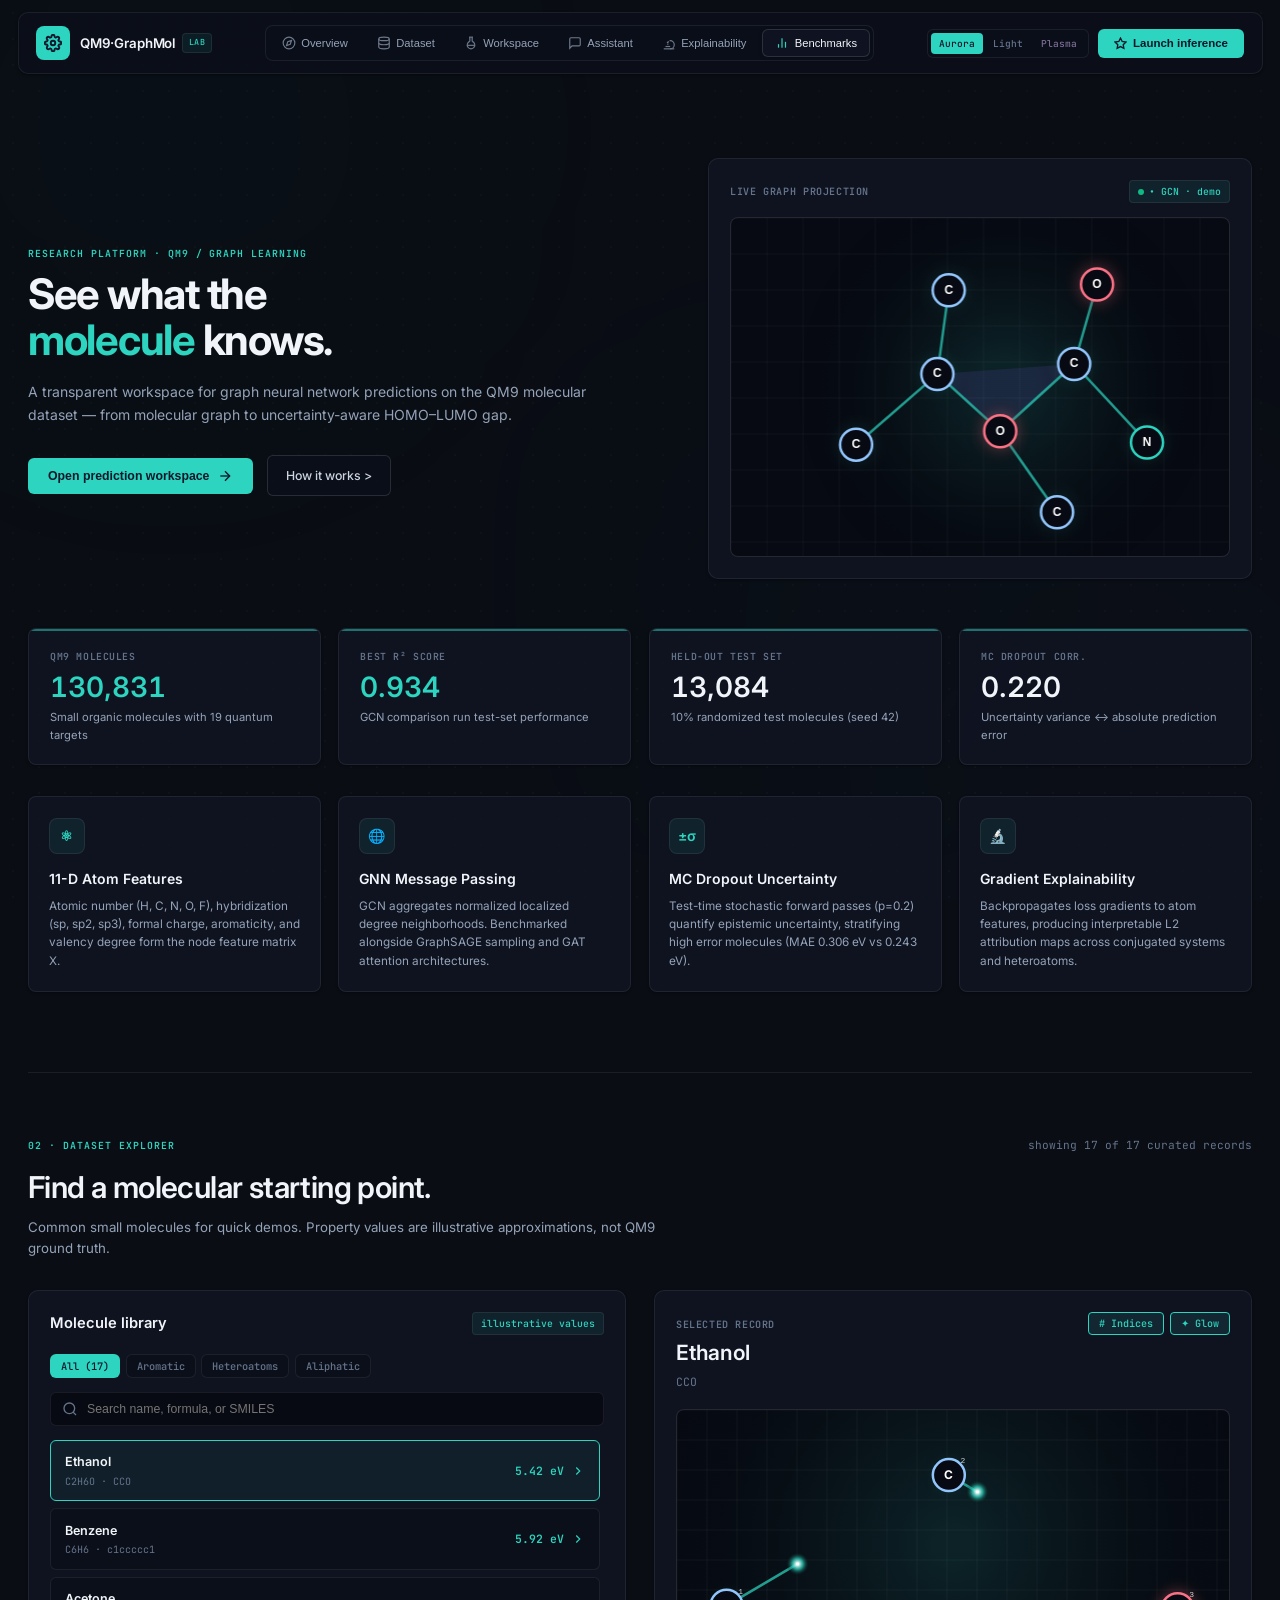
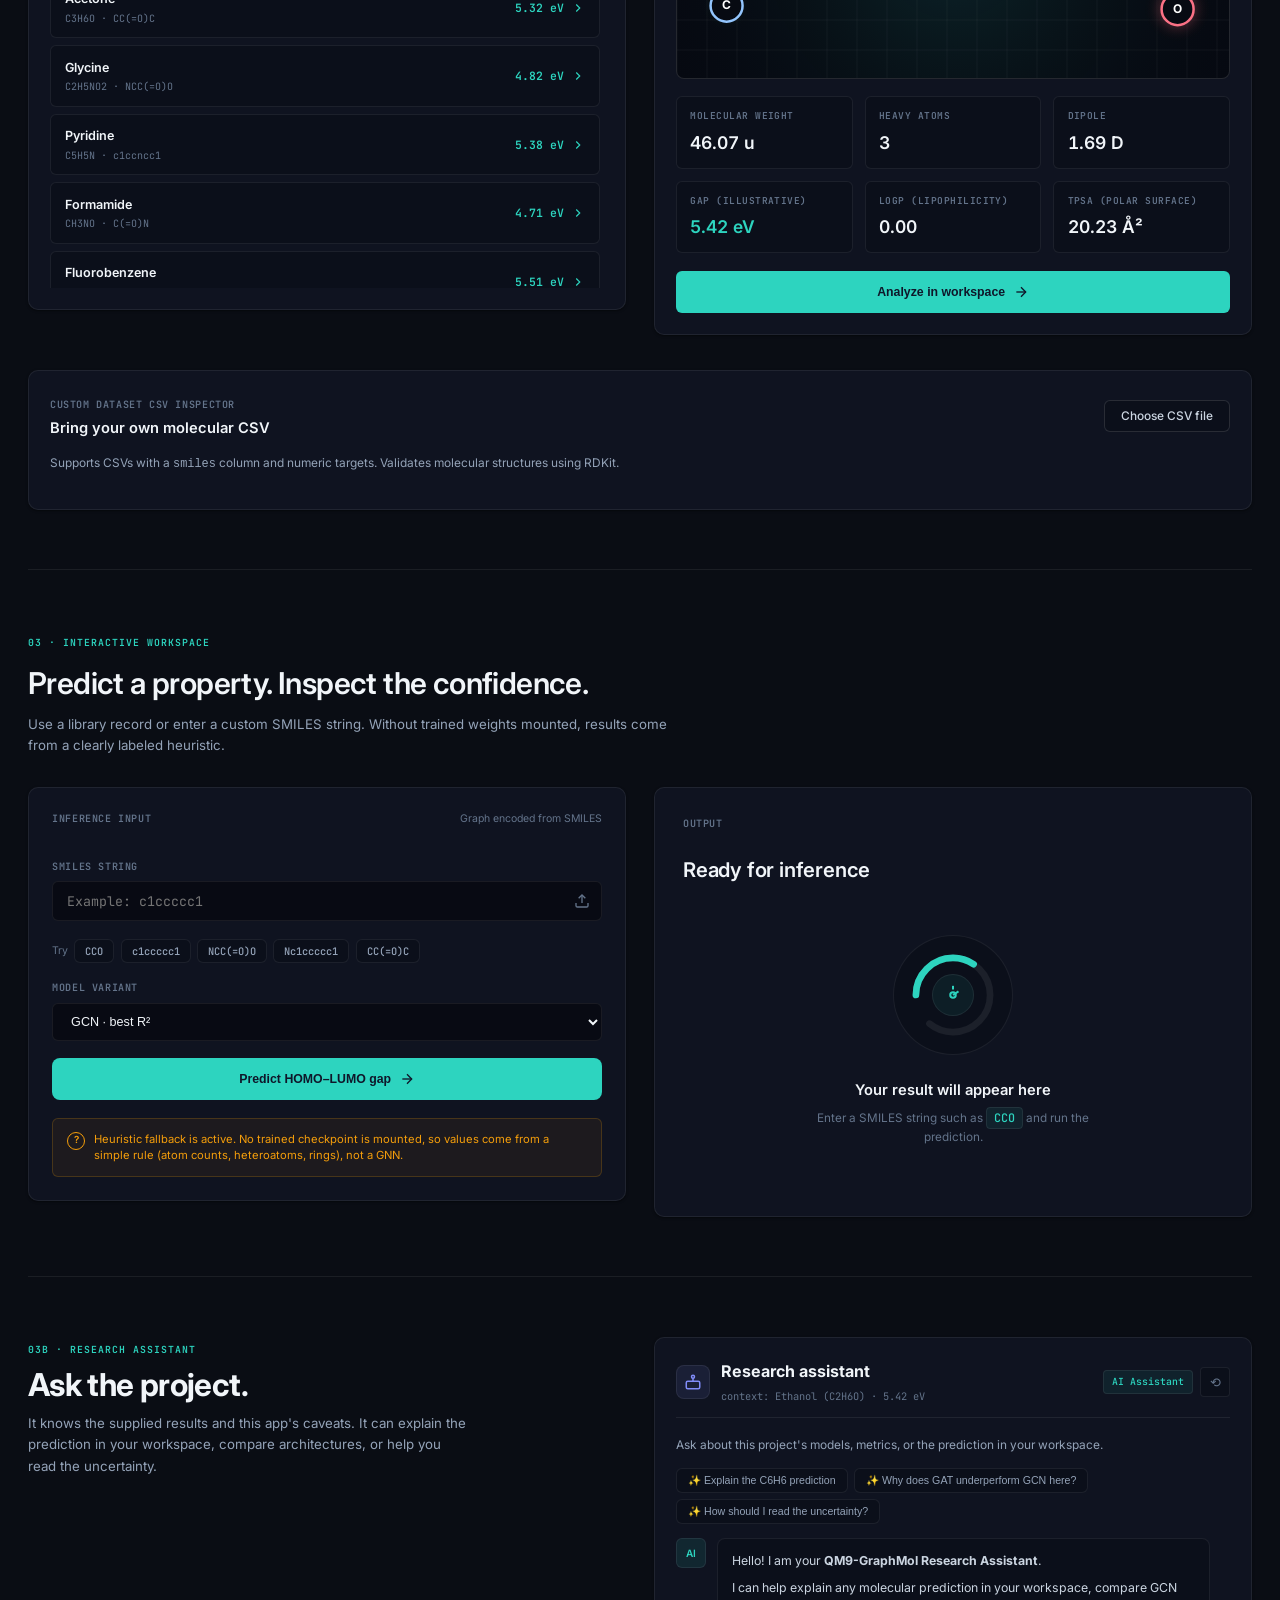
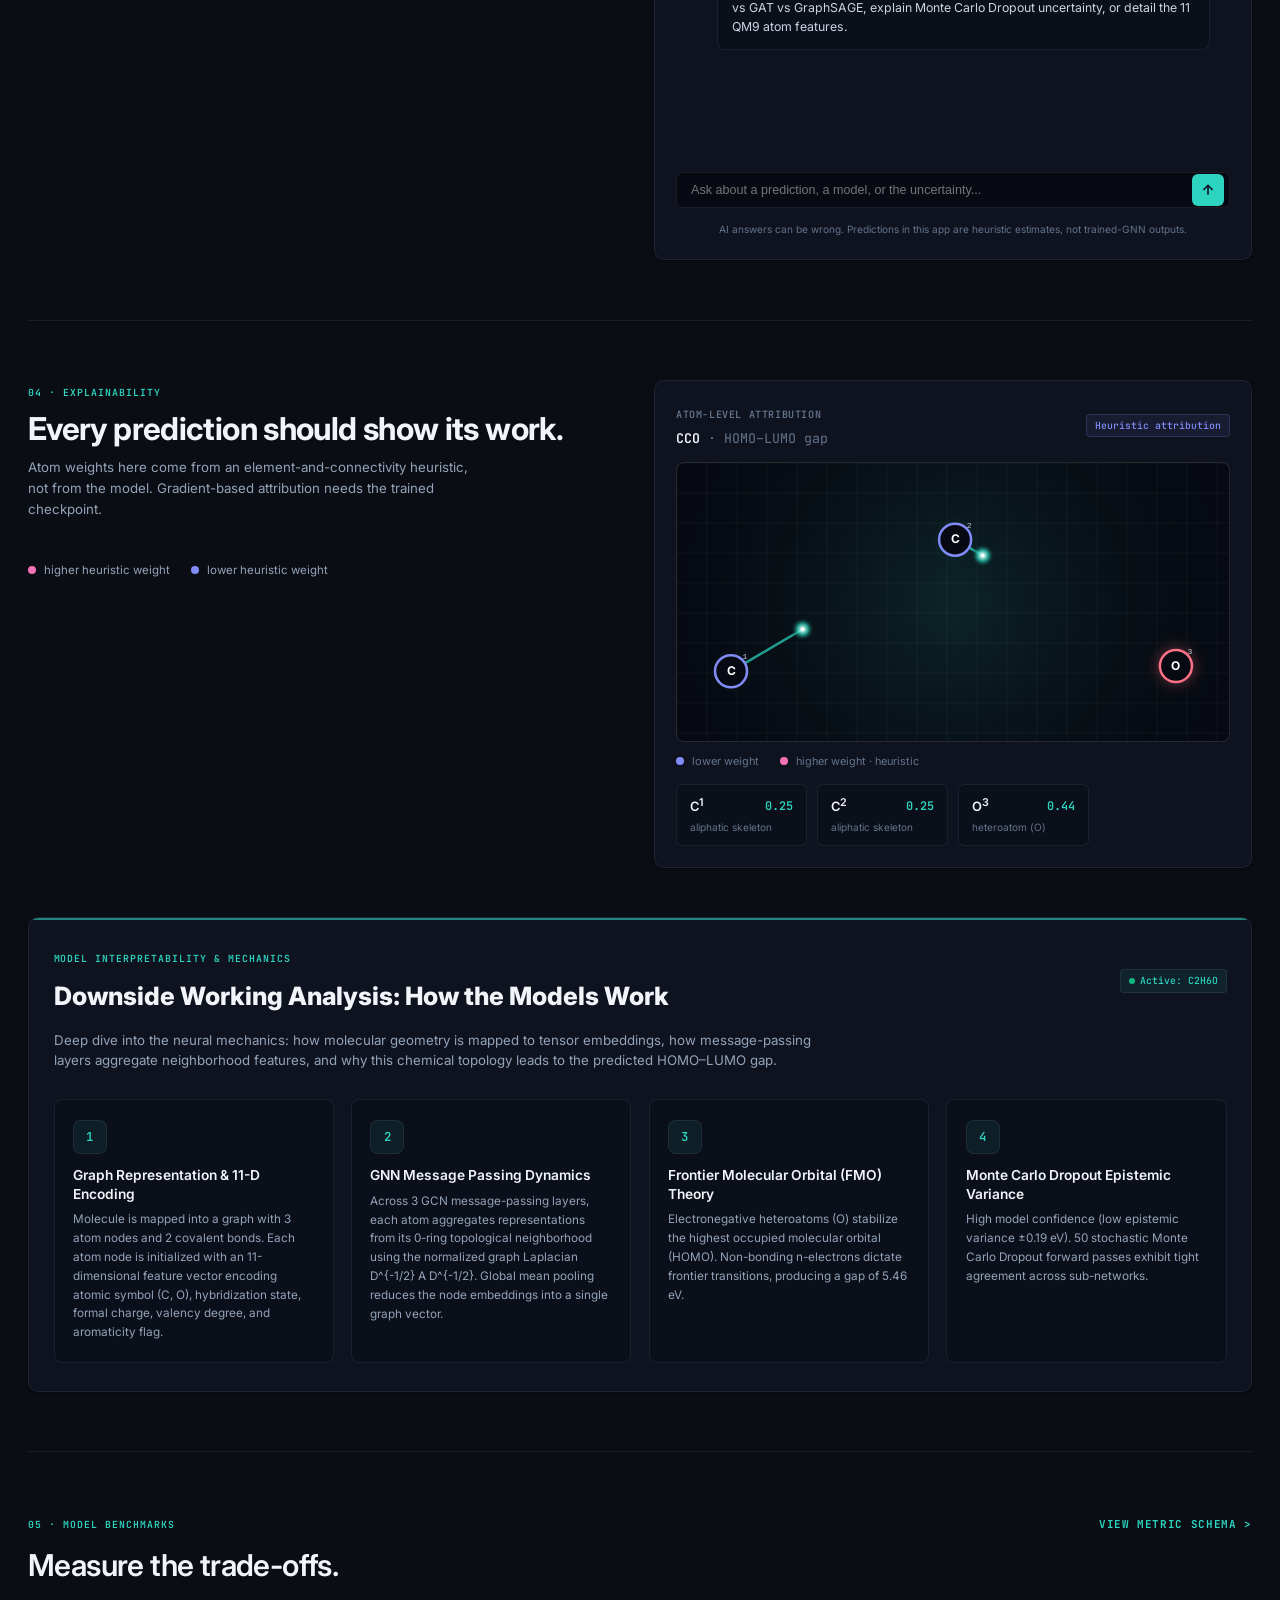
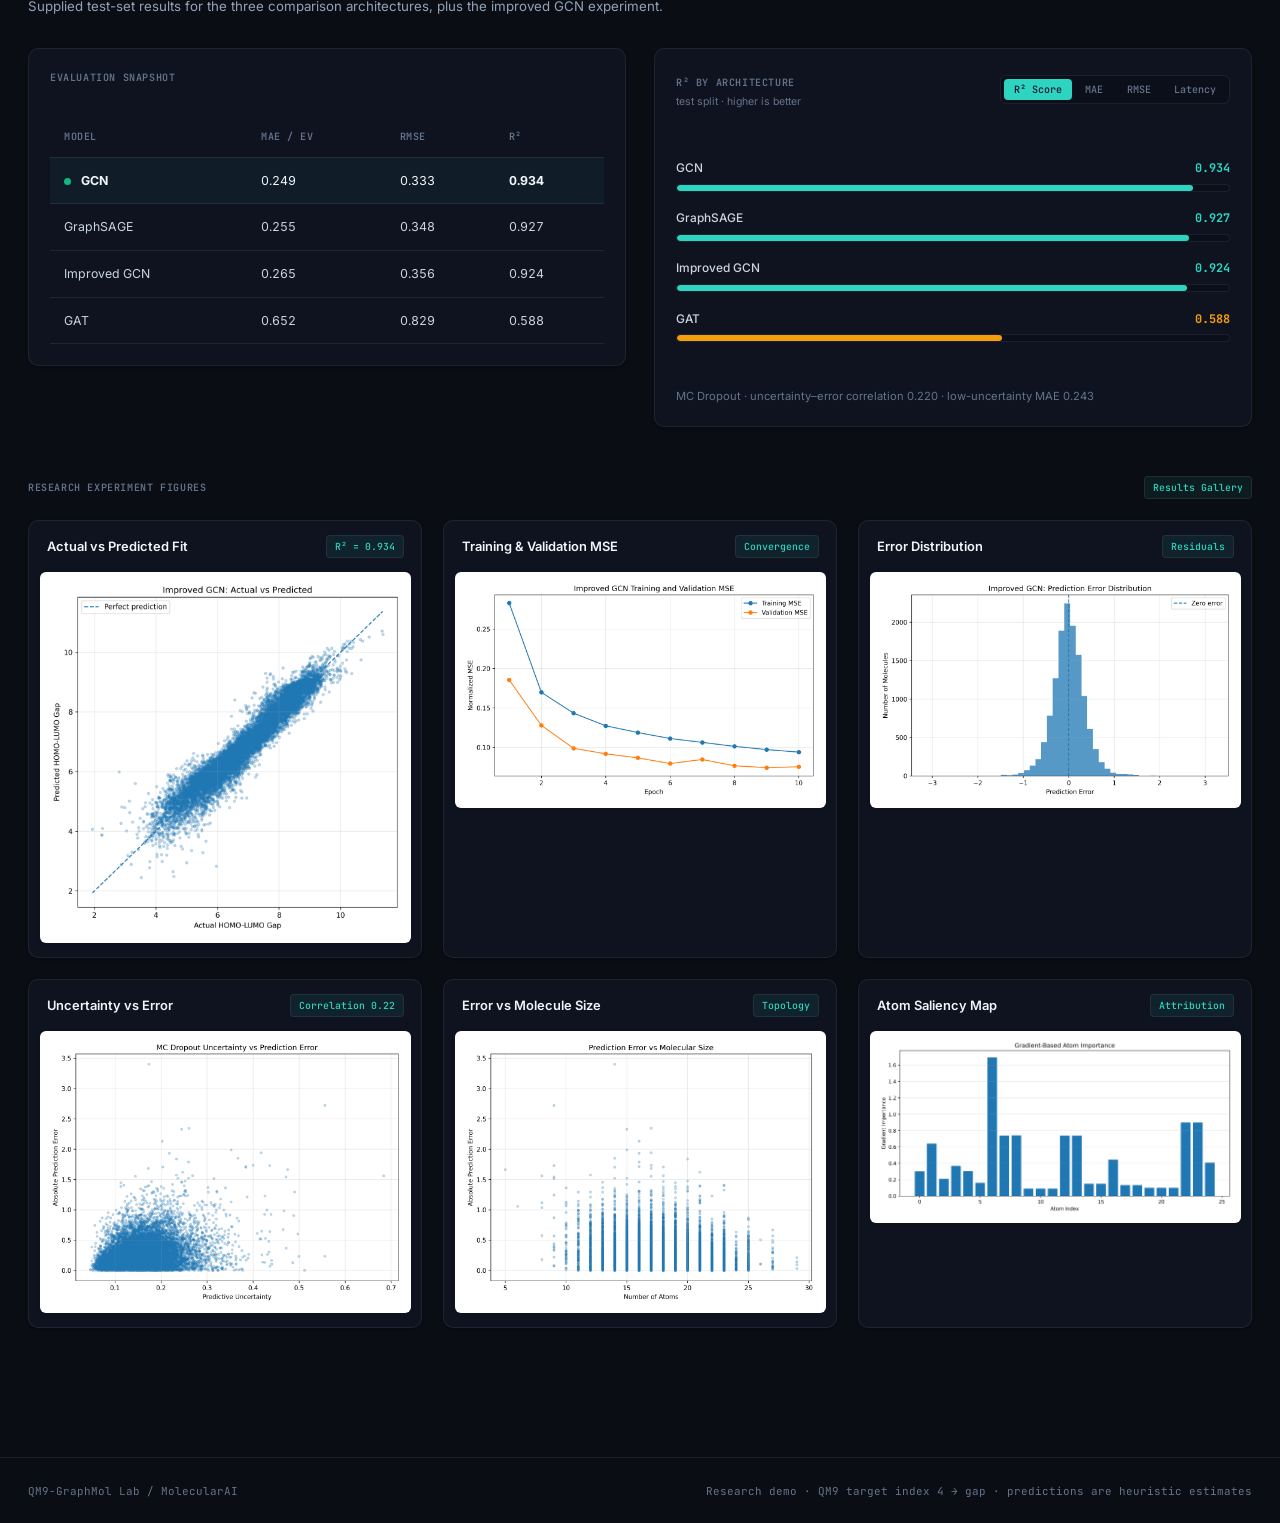
==== commit 069403da: "Refine UI: professional Inter typography, restrained scientific palette, subtle borders, and clean s" ====
--- a/web/static/index.html
+++ b/web/static/index.html
@@ -7,7 +7,7 @@
   <title>QM9·GraphMol Lab — MolecularAI</title>
   <link rel="preconnect" href="https://fonts.googleapis.com">
   <link rel="preconnect" href="https://fonts.gstatic.com" crossorigin>
-  <link href="https://fonts.googleapis.com/css2?family=JetBrains+Mono:wght@500;700&family=Plus+Jakarta+Sans:wght@400;500;600;700;800&family=Space+Grotesk:wght@500;600;700&display=swap" rel="stylesheet">
+  <link href="https://fonts.googleapis.com/css2?family=Inter:wght@400;500;600;700&family=JetBrains+Mono:wght@400;500;600&display=swap" rel="stylesheet">
   <link rel="stylesheet" href="assets/app.css" />
 </head>
 <body>
--- a/web/static/assets/app.css
+++ b/web/static/assets/app.css
@@ -5,84 +5,83 @@
 
 :root,
 [data-theme="aurora"] {
-  --bg-dark: #05060b;
-  --bg-surface: rgba(14, 17, 28, 0.68);
-  --bg-card: rgba(16, 20, 34, 0.72);
-  --bg-card-hover: rgba(24, 30, 50, 0.85);
-  --bg-card-subtle: rgba(9, 12, 22, 0.78);
-  --bg-header: rgba(12, 15, 26, 0.72);
-  --bg-input: rgba(8, 10, 18, 0.85);
-
-  --border: rgba(255, 255, 255, 0.08);
-  --border-light: rgba(255, 255, 255, 0.16);
-  --border-specular: rgba(255, 255, 255, 0.14);
-  --border-focus: #00f5a0;
-
-  /* Primary Neon Bioluminescent Emerald-Mint + Electric Violet */
-  --cyan: #00f5a0;
-  --cyan-hover: #00d98b;
-  --cyan-glow: rgba(0, 245, 160, 0.28);
-  --accent-2: #00d9f5;
+  --bg-dark: #0a0d14;
+  --bg-surface: rgba(14, 17, 28, 0.85);
+  --bg-card: rgba(17, 21, 35, 0.88);
+  --bg-card-hover: rgba(24, 30, 50, 0.92);
+  --bg-card-subtle: rgba(12, 15, 26, 0.82);
+  --bg-header: rgba(12, 15, 26, 0.88);
+  --bg-input: rgba(8, 10, 18, 0.9);
+
+  --border: rgba(255, 255, 255, 0.07);
+  --border-light: rgba(255, 255, 255, 0.12);
+  --border-specular: rgba(255, 255, 255, 0.10);
+  --border-focus: #2dd4bf;
+
+  --cyan: #2dd4bf;
+  --cyan-hover: #14b8a6;
+  --cyan-glow: rgba(45, 212, 191, 0.12);
+  --accent-2: #22d3ee;
   --blue: #38bdf8;
-  --purple: #8b5cf6;
-  --purple-glow: rgba(139, 92, 246, 0.28);
-  --pink: #fb7185;
-  --pink-glow: rgba(251, 113, 133, 0.28);
+  --purple: #818cf8;
+  --purple-glow: rgba(129, 140, 248, 0.12);
+  --pink: #f472b6;
+  --pink-glow: rgba(244, 114, 182, 0.12);
   --emerald: #10b981;
-  --amber: #fbbf24;
-
-  --text-bright: #ffffff;
-  --text-main: #eef2f6;
-  --text-muted: #9aa5b8;
-  --text-dim: #66738a;
-  --cta-ink: #04120c;
-
-  --orb-1: rgba(0, 245, 160, 0.14);
-  --orb-2: rgba(139, 92, 246, 0.16);
-  --orb-3: rgba(0, 217, 245, 0.10);
-  --dot-pattern: rgba(255, 255, 255, 0.06);
-
-  --shadow-card: 0 24px 48px -14px rgba(0, 0, 0, 0.65), inset 0 1px 0 rgba(255, 255, 255, 0.10);
-  --shadow-hover: 0 28px 56px -12px rgba(0, 0, 0, 0.78), 0 0 28px rgba(0, 245, 160, 0.12), inset 0 1px 0 rgba(255, 255, 255, 0.18);
+  --amber: #f59e0b;
+
+  --text-bright: #f1f5f9;
+  --text-main: #cbd5e1;
+  --text-muted: #94a3b8;
+  --text-dim: #64748b;
+  --cta-ink: #0f172a;
+
+  --orb-1: rgba(45, 212, 191, 0.04);
+  --orb-2: rgba(129, 140, 248, 0.04);
+  --orb-3: rgba(34, 211, 238, 0.03);
+  --dot-pattern: rgba(255, 255, 255, 0.025);
+
+  --shadow-card: 0 1px 3px rgba(0, 0, 0, 0.3), 0 1px 2px rgba(0, 0, 0, 0.2);
+  --shadow-hover: 0 4px 12px rgba(0, 0, 0, 0.4), 0 1px 3px rgba(0, 0, 0, 0.3);
 
   --canvas-core: #070a12;
-  --canvas-grid: rgba(255, 255, 255, 0.045);
-  --canvas-text: #ffffff;
-
-  --font-display: 'Space Grotesk', 'Plus Jakarta Sans', sans-serif;
-  --font-sans: 'Plus Jakarta Sans', -apple-system, BlinkMacSystemFont, 'Segoe UI', Roboto, sans-serif;
+  --canvas-grid: rgba(255, 255, 255, 0.04);
+  --canvas-text: #e2e8f0;
+
+  --font-display: 'Inter', -apple-system, BlinkMacSystemFont, 'Segoe UI', sans-serif;
+  --font-sans: 'Inter', -apple-system, BlinkMacSystemFont, 'Segoe UI', Roboto, sans-serif;
   --font-mono: 'JetBrains Mono', 'Fira Code', Menlo, monospace;
 
-  --radius-xl: 24px;
-  --radius-lg: 18px;
-  --radius-md: 12px;
-  --radius-sm: 8px;
-}
-
-/* Quantum Daylight (Architectural Porcelain Light Theme) */
+  --radius-xl: 10px;
+  --radius-lg: 8px;
+  --radius-md: 6px;
+  --radius-sm: 4px;
+}
+
+/* Quantum Daylight (Clean Light Theme) */
 [data-theme="daylight"] {
-  --bg-dark: #f2f5fb;
-  --bg-surface: rgba(255, 255, 255, 0.85);
-  --bg-card: rgba(255, 255, 255, 0.90);
+  --bg-dark: #f8fafc;
+  --bg-surface: rgba(255, 255, 255, 0.92);
+  --bg-card: rgba(255, 255, 255, 0.95);
   --bg-card-hover: #ffffff;
-  --bg-card-subtle: #f7f9fd;
-  --bg-header: rgba(255, 255, 255, 0.82);
-  --bg-input: #f8fafc;
-
-  --border: rgba(15, 23, 42, 0.09);
-  --border-light: rgba(15, 23, 42, 0.16);
+  --bg-card-subtle: #f1f5f9;
+  --bg-header: rgba(255, 255, 255, 0.90);
+  --bg-input: #f1f5f9;
+
+  --border: rgba(15, 23, 42, 0.08);
+  --border-light: rgba(15, 23, 42, 0.14);
   --border-specular: rgba(255, 255, 255, 0.9);
-  --border-focus: #059669;
-
-  --cyan: #059669;
-  --cyan-hover: #047857;
-  --cyan-glow: rgba(5, 150, 105, 0.22);
-  --accent-2: #4f46e5;
+  --border-focus: #0d9488;
+
+  --cyan: #0d9488;
+  --cyan-hover: #0f766e;
+  --cyan-glow: rgba(13, 148, 136, 0.10);
+  --accent-2: #0891b2;
   --blue: #2563eb;
   --purple: #6366f1;
-  --purple-glow: rgba(99, 102, 241, 0.22);
+  --purple-glow: rgba(99, 102, 241, 0.10);
   --pink: #e11d48;
-  --pink-glow: rgba(225, 29, 72, 0.22);
+  --pink-glow: rgba(225, 29, 72, 0.10);
   --emerald: #059669;
   --amber: #d97706;
 
@@ -92,63 +91,63 @@
   --text-dim: #64748b;
   --cta-ink: #ffffff;
 
-  --orb-1: rgba(16, 185, 129, 0.14);
-  --orb-2: rgba(99, 102, 241, 0.13);
-  --orb-3: rgba(56, 189, 248, 0.10);
-  --dot-pattern: rgba(15, 23, 42, 0.08);
-
-  --shadow-card: 0 12px 32px -8px rgba(15, 23, 42, 0.07), 0 2px 6px rgba(15, 23, 42, 0.03), inset 0 1px 0 #ffffff;
-  --shadow-hover: 0 20px 40px -10px rgba(15, 23, 42, 0.12), 0 0 20px rgba(5, 150, 105, 0.08), inset 0 1px 0 #ffffff;
+  --orb-1: rgba(13, 148, 136, 0.04);
+  --orb-2: rgba(99, 102, 241, 0.04);
+  --orb-3: rgba(56, 189, 248, 0.03);
+  --dot-pattern: rgba(15, 23, 42, 0.03);
+
+  --shadow-card: 0 1px 3px rgba(15, 23, 42, 0.06), 0 1px 2px rgba(15, 23, 42, 0.04);
+  --shadow-hover: 0 4px 12px rgba(15, 23, 42, 0.08), 0 1px 3px rgba(15, 23, 42, 0.06);
 
   --canvas-core: #0f172a;
-  --canvas-grid: rgba(15, 23, 42, 0.06);
+  --canvas-grid: rgba(15, 23, 42, 0.05);
   --canvas-text: #ffffff;
 }
 
-/* Cyber Plasma (Deep Midnight Plum & Magenta-Gold Theme) */
+/* Cyber Plasma (Dark Warm Theme) */
 [data-theme="plasma"] {
-  --bg-dark: #08040e;
-  --bg-surface: rgba(20, 11, 34, 0.72);
-  --bg-card: rgba(22, 13, 38, 0.76);
-  --bg-card-hover: rgba(33, 19, 56, 0.88);
-  --bg-card-subtle: rgba(14, 8, 24, 0.82);
-  --bg-header: rgba(16, 9, 28, 0.78);
-  --bg-input: rgba(11, 6, 20, 0.88);
-
-  --border: rgba(244, 63, 94, 0.14);
-  --border-light: rgba(192, 132, 252, 0.28);
-  --border-specular: rgba(255, 255, 255, 0.12);
-  --border-focus: #ff4d8d;
-
-  --cyan: #ff4d8d;
-  --cyan-hover: #f43f5e;
-  --cyan-glow: rgba(255, 77, 141, 0.30);
-  --accent-2: #fbbf24;
+  --bg-dark: #0c0612;
+  --bg-surface: rgba(20, 11, 34, 0.88);
+  --bg-card: rgba(22, 13, 38, 0.88);
+  --bg-card-hover: rgba(33, 19, 56, 0.92);
+  --bg-card-subtle: rgba(14, 8, 24, 0.85);
+  --bg-header: rgba(16, 9, 28, 0.88);
+  --bg-input: rgba(11, 6, 20, 0.9);
+
+  --border: rgba(244, 63, 94, 0.08);
+  --border-light: rgba(192, 132, 252, 0.14);
+  --border-specular: rgba(255, 255, 255, 0.08);
+  --border-focus: #f472b6;
+
+  --cyan: #f472b6;
+  --cyan-hover: #ec4899;
+  --cyan-glow: rgba(244, 114, 182, 0.12);
+  --accent-2: #f59e0b;
   --blue: #c084fc;
-  --purple: #a855f7;
-  --purple-glow: rgba(168, 85, 247, 0.30);
+  --purple: #a78bfa;
+  --purple-glow: rgba(167, 139, 250, 0.12);
   --pink: #fb7185;
-  --pink-glow: rgba(251, 113, 133, 0.30);
+  --pink-glow: rgba(251, 113, 133, 0.12);
   --emerald: #34d399;
   --amber: #fbbf24;
 
-  --text-bright: #ffffff;
-  --text-main: #f5effb;
-  --text-muted: #b8a9cc;
+  --text-bright: #f5f3ff;
+  --text-main: #e2d9f3;
+  --text-muted: #a89bc0;
   --text-dim: #7b6c94;
-  --cta-ink: #ffffff;
-
-  --orb-1: rgba(255, 77, 141, 0.16);
-  --orb-2: rgba(168, 85, 247, 0.18);
-  --orb-3: rgba(251, 191, 36, 0.09);
-  --dot-pattern: rgba(255, 255, 255, 0.06);
-
-  --shadow-card: 0 24px 48px -14px rgba(0, 0, 0, 0.72), inset 0 1px 0 rgba(255, 255, 255, 0.10);
-  --shadow-hover: 0 28px 56px -12px rgba(0, 0, 0, 0.85), 0 0 28px rgba(255, 77, 141, 0.16), inset 0 1px 0 rgba(255, 255, 255, 0.18);
+  --cta-ink: #1e1030;
+
+  --orb-1: rgba(244, 114, 182, 0.04);
+  --orb-2: rgba(167, 139, 250, 0.04);
+  --orb-3: rgba(251, 191, 36, 0.03);
+  --dot-pattern: rgba(255, 255, 255, 0.025);
+
+  --shadow-card: 0 1px 3px rgba(0, 0, 0, 0.4), 0 1px 2px rgba(0, 0, 0, 0.3);
+  --shadow-hover: 0 4px 12px rgba(0, 0, 0, 0.5), 0 1px 3px rgba(0, 0, 0, 0.3);
 
   --canvas-core: #11081f;
-  --canvas-grid: rgba(192, 132, 252, 0.055);
-  --canvas-text: #ffffff;
+  --canvas-grid: rgba(192, 132, 252, 0.04);
+  --canvas-text: #e2e8f0;
 }
 
 /* ==========================================================================
@@ -216,9 +215,9 @@
 .aurora-orb {
   position: absolute;
   border-radius: 50%;
-  filter: blur(110px);
-  opacity: 0.9;
-  animation: orbFloat 22s ease-in-out infinite alternate;
+  filter: blur(140px);
+  opacity: 0.5;
+  animation: orbFloat 30s ease-in-out infinite alternate;
 }
 
 .aurora-orb.orb-1 {
@@ -270,10 +269,10 @@
   margin: 12px auto 0;
   padding: 0 1.25rem;
   height: 62px;
-  border-radius: 20px;
+  border-radius: 10px;
   background: var(--bg-header);
-  backdrop-filter: blur(24px) saturate(160%);
-  -webkit-backdrop-filter: blur(24px) saturate(160%);
+  backdrop-filter: blur(16px) saturate(120%);
+  -webkit-backdrop-filter: blur(16px) saturate(120%);
   border: 1px solid var(--border);
   box-shadow: var(--shadow-card);
   transition: all 0.3s ease;
@@ -289,27 +288,26 @@
 }
 
 .brand-icon {
-  width: 36px;
-  height: 36px;
-  border-radius: 11px;
-  background: linear-gradient(135deg, var(--cyan), var(--purple));
+  width: 34px;
+  height: 34px;
+  border-radius: 8px;
+  background: var(--cyan);
   display: flex;
   align-items: center;
   justify-content: center;
   color: var(--cta-ink);
-  box-shadow: 0 4px 16px var(--cyan-glow);
   transition: transform 0.25s ease;
 }
 
 .brand:hover .brand-icon {
-  transform: rotate(18deg) scale(1.05);
+  transform: scale(1.03);
 }
 
 .brand-name {
   font-family: var(--font-display);
-  font-size: 1.12rem;
-  font-weight: 700;
-  letter-spacing: -0.025em;
+  font-size: 0.95rem;
+  font-weight: 600;
+  letter-spacing: -0.01em;
   color: var(--text-bright);
   display: flex;
   align-items: center;
@@ -317,15 +315,15 @@
 }
 
 .brand-name span.lab-tag {
-  font-size: 0.62rem;
-  font-family: var(--font-mono);
-  font-weight: 700;
-  padding: 2px 7px;
-  border-radius: 9999px;
-  background: rgba(0, 245, 160, 0.12);
+  font-size: 0.6rem;
+  font-family: var(--font-mono);
+  font-weight: 500;
+  padding: 2px 6px;
+  border-radius: 4px;
+  background: rgba(45, 212, 191, 0.08);
   color: var(--cyan);
-  border: 1px solid var(--cyan-glow);
-  letter-spacing: 0.08em;
+  border: 1px solid var(--border);
+  letter-spacing: 0.06em;
 }
 
 /* Segmented Pill Navigation */
@@ -334,8 +332,8 @@
   align-items: center;
   gap: 0.2rem;
   background: var(--bg-card-subtle);
-  padding: 4px;
-  border-radius: 9999px;
+  padding: 3px;
+  border-radius: 8px;
   border: 1px solid var(--border);
 }
 
@@ -343,15 +341,15 @@
   display: flex;
   align-items: center;
   gap: 0.4rem;
-  padding: 6px 13px;
-  border-radius: 9999px;
+  padding: 6px 12px;
+  border-radius: 6px;
   color: var(--text-muted);
-  font-size: 0.82rem;
-  font-weight: 600;
+  font-size: 0.8rem;
+  font-weight: 500;
   background: transparent;
   border: 1px solid transparent;
   cursor: pointer;
-  transition: all 0.22s cubic-bezier(0.22, 1, 0.36, 1);
+  transition: all 0.2s ease;
   white-space: nowrap;
 }
 
@@ -373,7 +371,7 @@
   color: var(--text-bright);
   background: var(--bg-card);
   border-color: var(--border-light);
-  box-shadow: 0 4px 12px rgba(0, 0, 0, 0.18);
+  box-shadow: 0 1px 4px rgba(0, 0, 0, 0.15);
 }
 
 .nav-tab.active svg {
@@ -394,17 +392,17 @@
   align-items: center;
   background: var(--bg-card-subtle);
   border: 1px solid var(--border);
-  border-radius: 9999px;
+  border-radius: 6px;
   padding: 3px;
   gap: 2px;
 }
 
 .theme-btn {
   font-family: var(--font-mono);
-  font-size: 0.7rem;
-  font-weight: 600;
-  padding: 4px 9px;
-  border-radius: 9999px;
+  font-size: 0.68rem;
+  font-weight: 500;
+  padding: 4px 8px;
+  border-radius: 4px;
   background: transparent;
   border: none;
   color: var(--text-dim);
@@ -417,9 +415,8 @@
 }
 
 .theme-btn.active {
-  background: linear-gradient(135deg, var(--cyan), var(--accent-2));
+  background: var(--cyan);
   color: var(--cta-ink);
-  box-shadow: 0 2px 10px var(--cyan-glow);
 }
 
 .btn-launch {
@@ -427,22 +424,20 @@
   align-items: center;
   gap: 0.45rem;
   padding: 8px 16px;
-  border-radius: 9999px;
-  background: linear-gradient(135deg, var(--cyan) 0%, var(--accent-2) 100%);
+  border-radius: 6px;
+  background: var(--cyan);
   color: var(--cta-ink);
-  font-weight: 700;
+  font-weight: 600;
   font-size: 0.82rem;
   border: none;
   cursor: pointer;
-  transition: all 0.25s cubic-bezier(0.22, 1, 0.36, 1);
-  box-shadow: 0 4px 18px var(--cyan-glow);
+  transition: all 0.2s ease;
   white-space: nowrap;
 }
 
 .btn-launch:hover {
-  transform: translateY(-2px);
-  box-shadow: 0 8px 26px var(--cyan-glow);
-  filter: brightness(1.06);
+  background: var(--cyan-hover);
+  transform: translateY(-1px);
 }
 
 /* ==========================================================================
@@ -474,17 +469,16 @@
   display: inline-flex;
   align-items: center;
   gap: 0.5rem;
-  font-size: 0.72rem;
-  font-weight: 700;
-  font-family: var(--font-mono);
-  letter-spacing: 0.12em;
+  font-size: 0.7rem;
+  font-weight: 600;
+  font-family: var(--font-mono);
+  letter-spacing: 0.1em;
   text-transform: uppercase;
   color: var(--cyan);
-  background: rgba(0, 245, 160, 0.08);
-  border: 1px solid var(--cyan-glow);
-  padding: 4px 12px;
-  border-radius: 9999px;
-  margin-bottom: 1rem;
+  background: transparent;
+  border: none;
+  padding: 0;
+  margin-bottom: 0.75rem;
 }
 
 [data-theme="daylight"] .eyebrow {
@@ -497,21 +491,16 @@
 
 h1.hero-title {
   font-family: var(--font-display);
-  font-size: 3.85rem;
+  font-size: 3rem;
   font-weight: 700;
-  line-height: 1.05;
-  letter-spacing: -0.04em;
+  line-height: 1.08;
+  letter-spacing: -0.03em;
   color: var(--text-bright);
   margin-bottom: 1.25rem;
 }
 
 h1.hero-title span.cyan-text {
-  background: linear-gradient(120deg, var(--cyan) 0%, var(--accent-2) 50%, var(--purple) 100%);
-  background-size: 200% auto;
-  -webkit-background-clip: text;
-  background-clip: text;
-  -webkit-text-fill-color: transparent;
-  animation: textShimmer 6s linear infinite;
+  color: var(--cyan);
 }
 
 @keyframes textShimmer {
@@ -520,7 +509,7 @@
 }
 
 .hero-subtitle {
-  font-size: 1.12rem;
+  font-size: 1rem;
   color: var(--text-muted);
   max-width: 560px;
   line-height: 1.65;
@@ -529,25 +518,25 @@
 
 .section-display-title {
   font-family: var(--font-display);
-  font-size: 2.85rem;
+  font-size: 2.25rem;
   font-weight: 700;
   color: var(--text-bright);
-  line-height: 1.1;
-  letter-spacing: -0.03em;
-  margin-bottom: 1rem;
+  line-height: 1.12;
+  letter-spacing: -0.02em;
+  margin-bottom: 0.75rem;
 }
 
 .section-display-sub {
-  font-size: 1rem;
+  font-size: 0.95rem;
   color: var(--text-muted);
-  line-height: 1.65;
+  line-height: 1.6;
   max-width: 440px;
 }
 
 .card-sub-heading {
   font-family: var(--font-display);
-  font-size: 1.15rem;
-  font-weight: 700;
+  font-size: 1.05rem;
+  font-weight: 600;
   color: var(--text-bright);
 }
 
@@ -563,23 +552,21 @@
   display: inline-flex;
   align-items: center;
   gap: 0.55rem;
-  padding: 12px 24px;
+  padding: 10px 20px;
   border-radius: var(--radius-md);
-  background: linear-gradient(135deg, var(--cyan) 0%, var(--accent-2) 100%);
+  background: var(--cyan);
   color: var(--cta-ink);
-  font-weight: 700;
-  font-size: 0.94rem;
+  font-weight: 600;
+  font-size: 0.88rem;
   border: none;
   cursor: pointer;
-  transition: all 0.25s cubic-bezier(0.22, 1, 0.36, 1);
-  box-shadow: 0 8px 24px -4px var(--cyan-glow);
+  transition: all 0.2s ease;
   text-decoration: none;
 }
 
 .btn-primary:hover {
-  transform: translateY(-2px);
-  box-shadow: 0 12px 30px -2px var(--cyan-glow);
-  filter: brightness(1.06);
+  background: var(--cyan-hover);
+  transform: translateY(-1px);
 }
 
 .btn-analyze-ws {
@@ -593,22 +580,21 @@
   display: inline-flex;
   align-items: center;
   gap: 0.5rem;
-  padding: 11px 20px;
+  padding: 10px 18px;
   border-radius: var(--radius-md);
   background: var(--bg-card-subtle);
   color: var(--text-main);
-  font-weight: 600;
-  font-size: 0.92rem;
+  font-weight: 500;
+  font-size: 0.88rem;
   border: 1px solid var(--border-light);
   cursor: pointer;
   transition: all 0.2s ease;
   text-decoration: none;
-  backdrop-filter: blur(8px);
 }
 
 .btn-ghost:hover {
   background: var(--bg-card-hover);
-  border-color: var(--cyan);
+  border-color: var(--border-light);
   color: var(--text-bright);
   transform: translateY(-1px);
 }
@@ -652,10 +638,10 @@
   background: var(--bg-card);
   border: 1px solid var(--border);
   border-radius: var(--radius-xl);
-  backdrop-filter: blur(22px) saturate(140%);
-  -webkit-backdrop-filter: blur(22px) saturate(140%);
+  backdrop-filter: blur(12px);
+  -webkit-backdrop-filter: blur(12px);
   box-shadow: var(--shadow-card);
-  transition: transform 0.28s cubic-bezier(0.22, 1, 0.36, 1), border-color 0.25s ease, box-shadow 0.28s ease;
+  transition: transform 0.2s ease, border-color 0.2s ease, box-shadow 0.2s ease;
 }
 
 .projection-card {
@@ -665,14 +651,7 @@
 }
 
 .projection-card::before {
-  content: '';
-  position: absolute;
-  top: -100px;
-  right: -100px;
-  width: 280px;
-  height: 280px;
-  background: radial-gradient(circle, var(--cyan-glow) 0%, transparent 70%);
-  pointer-events: none;
+  display: none;
 }
 
 .card-header-bar {
@@ -687,8 +666,8 @@
 .card-header-title {
   font-size: 0.72rem;
   font-family: var(--font-mono);
-  font-weight: 700;
-  letter-spacing: 0.11em;
+  font-weight: 600;
+  letter-spacing: 0.06em;
   text-transform: uppercase;
   color: var(--text-dim);
 }
@@ -696,12 +675,12 @@
 .badge-tag {
   font-size: 0.7rem;
   font-family: var(--font-mono);
-  font-weight: 600;
-  padding: 4px 10px;
-  border-radius: 9999px;
-  background: rgba(0, 245, 160, 0.10);
+  font-weight: 500;
+  padding: 3px 8px;
+  border-radius: 4px;
+  background: rgba(45, 212, 191, 0.08);
   color: var(--cyan);
-  border: 1px solid var(--cyan-glow);
+  border: 1px solid var(--border);
   display: inline-flex;
   align-items: center;
   gap: 0.35rem;
@@ -713,19 +692,18 @@
   height: 6px;
   border-radius: 50%;
   background: var(--emerald);
-  box-shadow: 0 0 8px var(--emerald);
 }
 
 .badge-tag.gold {
-  background: rgba(251, 191, 36, 0.12);
+  background: rgba(245, 158, 11, 0.08);
   color: var(--amber);
-  border-color: rgba(251, 191, 36, 0.32);
+  border-color: rgba(245, 158, 11, 0.2);
 }
 
 .badge-tag.purple {
-  background: rgba(139, 92, 246, 0.14);
+  background: rgba(129, 140, 248, 0.08);
   color: var(--purple);
-  border-color: var(--purple-glow);
+  border-color: rgba(129, 140, 248, 0.2);
 }
 
 /* Canvas Viewport Styling */
@@ -737,7 +715,6 @@
   background: var(--canvas-core);
   border: 1px solid var(--border-light);
   overflow: hidden;
-  box-shadow: inset 0 0 30px rgba(0, 0, 0, 0.35);
 }
 
 .canvas-container canvas,
@@ -769,9 +746,8 @@
   padding: 1.4rem 1.5rem;
   position: relative;
   overflow: hidden;
-  backdrop-filter: blur(18px);
   box-shadow: var(--shadow-card);
-  transition: transform 0.25s cubic-bezier(0.22, 1, 0.36, 1), border-color 0.25s ease, box-shadow 0.25s ease;
+  transition: transform 0.2s ease, border-color 0.2s ease, box-shadow 0.2s ease;
 }
 
 .metric-card::after {
@@ -780,14 +756,14 @@
   top: 0;
   left: 0;
   right: 0;
-  height: 3px;
-  background: linear-gradient(90deg, var(--cyan), var(--purple));
-  opacity: 0.45;
-  transition: opacity 0.25s ease;
+  height: 2px;
+  background: var(--cyan);
+  opacity: 0.5;
+  transition: opacity 0.2s ease;
 }
 
 .metric-card:hover {
-  transform: translateY(-4px);
+  transform: translateY(-2px);
   border-color: var(--border-light);
   box-shadow: var(--shadow-hover);
 }
@@ -799,28 +775,27 @@
 .metric-card .metric-label {
   font-size: 0.7rem;
   font-family: var(--font-mono);
-  font-weight: 700;
+  font-weight: 600;
   color: var(--text-dim);
   text-transform: uppercase;
-  letter-spacing: 0.08em;
+  letter-spacing: 0.06em;
   margin-bottom: 0.6rem;
 }
 
 .metric-card .metric-val {
   font-family: var(--font-display);
-  font-size: 2.35rem;
-  font-weight: 700;
-  line-height: 1;
+  font-size: 2rem;
+  font-weight: 600;
+  line-height: 1.1;
   font-variant-numeric: tabular-nums;
   color: var(--text-bright);
   margin-bottom: 0.45rem;
 }
 
 .metric-card .metric-val.cyan {
-  background: linear-gradient(135deg, var(--cyan), var(--accent-2));
-  -webkit-background-clip: text;
-  background-clip: text;
-  -webkit-text-fill-color: transparent;
+  color: var(--cyan);
+  background: none;
+  -webkit-text-fill-color: initial;
 }
 
 .metric-card .metric-desc {
@@ -840,42 +815,40 @@
   background: var(--bg-card);
   border: 1px solid var(--border);
   border-radius: var(--radius-lg);
-  padding: 1.65rem 1.5rem;
+  padding: 1.5rem 1.4rem;
   display: flex;
   flex-direction: column;
-  backdrop-filter: blur(18px);
   box-shadow: var(--shadow-card);
-  transition: transform 0.25s cubic-bezier(0.22, 1, 0.36, 1), border-color 0.25s ease, box-shadow 0.25s ease;
+  transition: transform 0.2s ease, border-color 0.2s ease, box-shadow 0.2s ease;
 }
 
 .feature-box:hover {
-  transform: translateY(-4px);
-  border-color: var(--cyan-glow);
+  transform: translateY(-2px);
+  border-color: var(--border-light);
   box-shadow: var(--shadow-hover);
 }
 
 .feature-box-icon {
-  width: 42px;
-  height: 42px;
-  border-radius: 12px;
-  background: linear-gradient(135deg, rgba(0, 245, 160, 0.15), rgba(139, 92, 246, 0.15));
-  border: 1px solid var(--cyan-glow);
+  width: 36px;
+  height: 36px;
+  border-radius: 8px;
+  background: rgba(45, 212, 191, 0.08);
+  border: 1px solid var(--border);
   color: var(--cyan);
   display: flex;
   align-items: center;
   justify-content: center;
-  font-size: 1.15rem;
-  font-weight: 700;
-  margin-bottom: 1.1rem;
-  box-shadow: 0 6px 16px -4px var(--cyan-glow);
+  font-size: 1rem;
+  font-weight: 600;
+  margin-bottom: 1rem;
 }
 
 .feature-box h3 {
   font-family: var(--font-display);
-  font-size: 1.08rem;
-  font-weight: 700;
-  color: var(--text-bright);
-  margin-bottom: 0.55rem;
+  font-size: 1rem;
+  font-weight: 600;
+  color: var(--text-bright);
+  margin-bottom: 0.5rem;
 }
 
 .feature-box p {
@@ -894,15 +867,15 @@
 
 .section-header h1 {
   font-family: var(--font-display);
-  font-size: 2.65rem;
-  font-weight: 700;
-  color: var(--text-bright);
-  letter-spacing: -0.03em;
+  font-size: 2.15rem;
+  font-weight: 600;
+  color: var(--text-bright);
+  letter-spacing: -0.02em;
   margin-bottom: 0.5rem;
 }
 
 .section-header p {
-  font-size: 1rem;
+  font-size: 0.95rem;
   color: var(--text-muted);
   max-width: 650px;
 }
@@ -919,7 +892,7 @@
    ========================================================================== */
 
 .molecule-library-card {
-  padding: 1.65rem;
+  padding: 1.5rem;
   display: flex;
   flex-direction: column;
   max-height: 620px;
@@ -934,8 +907,8 @@
 
 .library-title {
   font-family: var(--font-display);
-  font-size: 1.2rem;
-  font-weight: 700;
+  font-size: 1.05rem;
+  font-weight: 600;
   color: var(--text-bright);
 }
 
@@ -950,26 +923,25 @@
 .cat-pill {
   font-size: 0.74rem;
   font-family: var(--font-mono);
-  font-weight: 600;
-  padding: 5px 13px;
-  border-radius: 9999px;
+  font-weight: 500;
+  padding: 4px 10px;
+  border-radius: 6px;
   background: var(--bg-card-subtle);
   color: var(--text-dim);
   border: 1px solid var(--border);
   cursor: pointer;
-  transition: all 0.2s cubic-bezier(0.22, 1, 0.36, 1);
+  transition: all 0.2s ease;
 }
 
 .cat-pill:hover {
   color: var(--text-bright);
-  border-color: var(--cyan-glow);
+  border-color: var(--border-light);
 }
 
 .cat-pill.active {
-  background: linear-gradient(135deg, var(--cyan), var(--accent-2));
+  background: var(--cyan);
   color: var(--cta-ink);
   border-color: transparent;
-  box-shadow: 0 4px 14px var(--cyan-glow);
 }
 
 .search-box {
@@ -982,16 +954,15 @@
   background: var(--bg-input);
   border: 1px solid var(--border);
   border-radius: var(--radius-md);
-  padding: 10px 14px 10px 38px;
-  color: var(--text-bright);
-  font-size: 0.9rem;
+  padding: 9px 14px 9px 36px;
+  color: var(--text-bright);
+  font-size: 0.88rem;
   outline: none;
-  transition: border-color 0.2s, box-shadow 0.2s;
+  transition: border-color 0.2s;
 }
 
 .search-box input:focus {
   border-color: var(--cyan);
-  box-shadow: 0 0 0 3px var(--cyan-glow);
 }
 
 .search-icon {
@@ -1015,47 +986,45 @@
   display: flex;
   align-items: center;
   justify-content: space-between;
-  padding: 0.85rem 1.05rem;
+  padding: 0.8rem 1rem;
   border-radius: var(--radius-md);
   background: var(--bg-card-subtle);
   border: 1px solid var(--border);
   cursor: pointer;
-  transition: all 0.2s ease;
+  transition: all 0.18s ease;
 }
 
 .molecule-item:hover {
   background: var(--bg-card-hover);
   border-color: var(--border-light);
-  transform: translateX(3px);
 }
 
 .molecule-item.selected {
-  background: rgba(0, 245, 160, 0.08);
+  background: rgba(45, 212, 191, 0.06);
   border-color: var(--cyan);
-  box-shadow: 0 0 0 1px var(--cyan-glow);
 }
 
 [data-theme="daylight"] .molecule-item.selected {
-  background: rgba(5, 150, 105, 0.08);
+  background: rgba(13, 148, 136, 0.06);
 }
 
 .mol-name {
-  font-weight: 700;
-  color: var(--text-bright);
-  font-size: 0.95rem;
+  font-weight: 600;
+  color: var(--text-bright);
+  font-size: 0.9rem;
   margin-bottom: 2px;
 }
 
 .mol-sub {
-  font-size: 0.74rem;
+  font-size: 0.72rem;
   font-family: var(--font-mono);
   color: var(--text-dim);
 }
 
 .mol-gap-badge {
-  font-size: 0.85rem;
-  font-family: var(--font-mono);
-  font-weight: 700;
+  font-size: 0.82rem;
+  font-family: var(--font-mono);
+  font-weight: 600;
   color: var(--cyan);
   display: flex;
   align-items: center;
@@ -1064,7 +1033,7 @@
 
 /* Selected Record Panel */
 .record-panel {
-  padding: 1.65rem;
+  padding: 1.5rem;
   display: flex;
   flex-direction: column;
   gap: 1.25rem;
@@ -1080,15 +1049,15 @@
 
 .record-title h2 {
   font-family: var(--font-display);
-  font-size: 1.9rem;
-  font-weight: 700;
-  color: var(--text-bright);
-  letter-spacing: -0.02em;
+  font-size: 1.5rem;
+  font-weight: 600;
+  color: var(--text-bright);
+  letter-spacing: -0.01em;
 }
 
 .record-title span.smiles {
   font-family: var(--font-mono);
-  font-size: 0.84rem;
+  font-size: 0.82rem;
   color: var(--text-dim);
 }
 
@@ -1099,10 +1068,10 @@
 }
 
 .setting-toggle-btn {
-  font-size: 0.74rem;
-  font-family: var(--font-mono);
-  font-weight: 600;
-  padding: 5px 11px;
+  font-size: 0.72rem;
+  font-family: var(--font-mono);
+  font-weight: 500;
+  padding: 4px 10px;
   border-radius: var(--radius-sm);
   background: var(--bg-card-subtle);
   border: 1px solid var(--border);
@@ -1112,12 +1081,12 @@
 }
 
 .setting-toggle-btn:hover {
-  border-color: var(--cyan);
+  border-color: var(--border-light);
   color: var(--text-bright);
 }
 
 .setting-toggle-btn.active {
-  background: rgba(0, 245, 160, 0.14);
+  background: rgba(45, 212, 191, 0.1);
   color: var(--cyan);
   border-color: var(--cyan);
 }
@@ -1138,29 +1107,28 @@
   background: var(--bg-card-subtle);
   border: 1px solid var(--border);
   border-radius: var(--radius-md);
-  padding: 0.95rem 1rem;
-  transition: transform 0.2s ease, border-color 0.2s ease;
+  padding: 0.85rem 0.95rem;
+  transition: border-color 0.2s ease;
 }
 
 .stat-box:hover {
-  transform: translateY(-2px);
   border-color: var(--border-light);
 }
 
 .stat-box-label {
   font-size: 0.68rem;
   font-family: var(--font-mono);
-  font-weight: 700;
+  font-weight: 600;
   color: var(--text-dim);
   text-transform: uppercase;
-  letter-spacing: 0.06em;
+  letter-spacing: 0.05em;
   margin-bottom: 0.35rem;
 }
 
 .stat-box-val {
   font-family: var(--font-display);
-  font-size: 1.42rem;
-  font-weight: 700;
+  font-size: 1.25rem;
+  font-weight: 600;
   font-variant-numeric: tabular-nums;
   color: var(--text-bright);
 }
@@ -1171,7 +1139,7 @@
 
 .csv-inspector-card {
   margin-top: 2.5rem;
-  padding: 1.65rem;
+  padding: 1.5rem;
 }
 
 /* ==========================================================================
@@ -1194,10 +1162,10 @@
 .form-label {
   font-size: 0.72rem;
   font-family: var(--font-mono);
-  font-weight: 700;
+  font-weight: 600;
   color: var(--text-dim);
   text-transform: uppercase;
-  letter-spacing: 0.08em;
+  letter-spacing: 0.06em;
 }
 
 .smiles-input-wrap {
@@ -1211,17 +1179,16 @@
   background: var(--bg-input);
   border: 1px solid var(--border);
   border-radius: var(--radius-md);
-  padding: 12px 44px 12px 14px;
-  color: var(--text-bright);
-  font-family: var(--font-mono);
-  font-size: 1rem;
+  padding: 10px 42px 10px 14px;
+  color: var(--text-bright);
+  font-family: var(--font-mono);
+  font-size: 0.95rem;
   outline: none;
-  transition: border-color 0.2s, box-shadow 0.2s;
+  transition: border-color 0.2s;
 }
 
 .smiles-input-wrap input:focus {
   border-color: var(--cyan);
-  box-shadow: 0 0 0 3px var(--cyan-glow);
 }
 
 .input-action-btn {
@@ -1249,23 +1216,22 @@
 }
 
 .chip {
-  font-size: 0.75rem;
-  font-family: var(--font-mono);
-  font-weight: 600;
-  padding: 5px 11px;
-  border-radius: 9999px;
+  font-size: 0.74rem;
+  font-family: var(--font-mono);
+  font-weight: 500;
+  padding: 4px 10px;
+  border-radius: 6px;
   background: var(--bg-card-subtle);
   color: var(--text-muted);
   border: 1px solid var(--border);
   cursor: pointer;
-  transition: all 0.18s ease;
+  transition: all 0.15s ease;
 }
 
 .chip:hover {
-  background: rgba(0, 245, 160, 0.12);
-  color: var(--cyan);
-  border-color: var(--cyan);
-  transform: translateY(-1px);
+  background: var(--bg-card-hover);
+  color: var(--text-bright);
+  border-color: var(--border-light);
 }
 
 select.model-select {
@@ -1273,9 +1239,9 @@
   background: var(--bg-input);
   border: 1px solid var(--border);
   border-radius: var(--radius-md);
-  padding: 11px 14px;
-  color: var(--text-bright);
-  font-size: 0.94rem;
+  padding: 10px 14px;
+  color: var(--text-bright);
+  font-size: 0.9rem;
   font-weight: 500;
   outline: none;
   cursor: pointer;
@@ -1287,10 +1253,10 @@
 }
 
 .heuristic-notice {
-  background: rgba(251, 191, 36, 0.08);
-  border: 1px solid rgba(251, 191, 36, 0.25);
+  background: rgba(245, 158, 11, 0.06);
+  border: 1px solid rgba(245, 158, 11, 0.2);
   border-radius: var(--radius-md);
-  padding: 0.9rem 1rem;
+  padding: 0.85rem 1rem;
   font-size: 0.8rem;
   color: var(--amber);
   line-height: 1.5;
@@ -1300,7 +1266,7 @@
 }
 
 [data-theme="daylight"] .heuristic-notice {
-  background: rgba(217, 119, 6, 0.08);
+  background: rgba(217, 119, 6, 0.06);
   color: #b45309;
 }
 
@@ -1313,14 +1279,14 @@
   align-items: center;
   justify-content: center;
   font-size: 0.7rem;
-  font-weight: 700;
+  font-weight: 600;
   flex-shrink: 0;
   margin-top: 1px;
 }
 
 /* Workspace Output Card */
 .workspace-output-card {
-  padding: 1.65rem;
+  padding: 1.5rem;
   display: flex;
   flex-direction: column;
   min-height: 430px;
@@ -1343,56 +1309,54 @@
 
 .output-ready-title {
   font-family: var(--font-display);
-  font-size: 1.8rem;
-  font-weight: 700;
-  color: var(--text-bright);
-  letter-spacing: -0.02em;
-  margin: 0.65rem 0 2.25rem 0;
+  font-size: 1.45rem;
+  font-weight: 600;
+  color: var(--text-bright);
+  letter-spacing: -0.01em;
+  margin: 0.65rem 0 2rem 0;
   align-self: flex-start;
 }
 
 .speed-gauge-wrap {
   position: relative;
-  width: 128px;
-  height: 128px;
+  width: 120px;
+  height: 120px;
   display: flex;
   align-items: center;
   justify-content: center;
-  margin: 1.75rem auto 2rem auto;
+  margin: 1.5rem auto 1.75rem auto;
   border-radius: 50%;
   background: var(--bg-card-subtle);
-  border: 1px solid var(--border-light);
-  box-shadow: 0 0 36px var(--cyan-glow);
+  border: 1px solid var(--border);
 }
 
 .gauge-svg {
-  width: 102px;
-  height: 102px;
+  width: 96px;
+  height: 96px;
   transform: rotate(-90deg);
 }
 
 .gauge-bg {
   fill: none;
   stroke: var(--border);
-  stroke-width: 2.8;
+  stroke-width: 2.5;
   stroke-linecap: round;
 }
 
 .gauge-val {
   fill: none;
   stroke: var(--cyan);
-  stroke-width: 3;
+  stroke-width: 2.5;
   stroke-linecap: round;
-  filter: drop-shadow(0 0 6px var(--cyan));
 }
 
 .gauge-center-needle {
   position: absolute;
-  width: 46px;
-  height: 46px;
+  width: 42px;
+  height: 42px;
   border-radius: 50%;
-  background: rgba(0, 245, 160, 0.12);
-  border: 1px solid var(--cyan-glow);
+  background: rgba(45, 212, 191, 0.08);
+  border: 1px solid var(--border);
   display: flex;
   align-items: center;
   justify-content: center;
@@ -1400,14 +1364,14 @@
 
 .empty-headline {
   font-family: var(--font-display);
-  font-size: 1.18rem;
-  font-weight: 700;
+  font-size: 1.05rem;
+  font-weight: 600;
   color: var(--text-bright);
   margin-bottom: 0.5rem;
 }
 
 .empty-sub {
-  font-size: 0.86rem;
+  font-size: 0.84rem;
   color: var(--text-dim);
   max-width: 320px;
   line-height: 1.6;
@@ -1417,18 +1381,18 @@
 .cyan-code {
   font-family: var(--font-mono);
   color: var(--cyan);
-  background: rgba(0, 245, 160, 0.10);
-  padding: 2px 8px;
-  border-radius: 6px;
-  border: 1px solid var(--cyan-glow);
-  font-weight: 600;
+  background: rgba(45, 212, 191, 0.08);
+  padding: 2px 7px;
+  border-radius: 4px;
+  border: 1px solid var(--border);
+  font-weight: 500;
   cursor: pointer;
   transition: all 0.15s ease;
 }
 
 .cyan-code:hover {
-  background: var(--cyan);
-  color: var(--cta-ink);
+  background: var(--bg-card-hover);
+  border-color: var(--border-light);
 }
 
 .output-title-bar {
@@ -1440,8 +1404,8 @@
 
 .output-title-bar h2 {
   font-family: var(--font-display);
-  font-size: 1.55rem;
-  font-weight: 700;
+  font-size: 1.35rem;
+  font-weight: 600;
   color: var(--text-bright);
 }
 
@@ -1459,16 +1423,17 @@
 .stat-item .stat-label {
   font-size: 0.68rem;
   font-family: var(--font-mono);
-  font-weight: 700;
+  font-weight: 600;
   color: var(--text-dim);
   text-transform: uppercase;
+  letter-spacing: 0.05em;
   margin-bottom: 0.4rem;
 }
 
 .stat-item .stat-value {
   font-family: var(--font-display);
-  font-size: 2.05rem;
-  font-weight: 700;
+  font-size: 1.75rem;
+  font-weight: 600;
   line-height: 1;
   font-variant-numeric: tabular-nums;
 }
@@ -1482,8 +1447,8 @@
 }
 
 .stat-item .stat-value.status-badge {
-  font-size: 1.15rem;
-  font-weight: 700;
+  font-size: 1rem;
+  font-weight: 600;
   color: var(--emerald);
   text-transform: lowercase;
   margin-top: 0.3rem;
@@ -1508,30 +1473,30 @@
 }
 
 .track-bar {
-  height: 9px;
+  height: 8px;
   width: 100%;
   background: var(--border);
-  border-radius: 9999px;
+  border-radius: 4px;
   position: relative;
 }
 
 .track-fill {
   position: absolute;
   height: 100%;
-  background: linear-gradient(90deg, var(--purple), var(--cyan));
-  border-radius: 9999px;
+  background: var(--cyan);
+  border-radius: 4px;
 }
 
 .track-marker {
   position: absolute;
   top: 50%;
   transform: translate(-50%, -50%);
-  width: 18px;
-  height: 18px;
+  width: 14px;
+  height: 14px;
   border-radius: 50%;
-  background: var(--cyan);
-  box-shadow: 0 0 14px var(--cyan);
-  border: 3px solid var(--bg-dark);
+  background: var(--text-bright);
+  box-shadow: 0 1px 3px rgba(0, 0, 0, 0.4);
+  border: 2px solid var(--cyan);
 }
 
 .output-footnote {
@@ -1567,11 +1532,11 @@
 }
 
 .assistant-icon-box {
-  width: 36px;
-  height: 36px;
-  border-radius: 10px;
-  background: linear-gradient(135deg, rgba(139, 92, 246, 0.2), rgba(0, 245, 160, 0.15));
-  border: 1px solid var(--purple-glow);
+  width: 34px;
+  height: 34px;
+  border-radius: 8px;
+  background: rgba(129, 140, 248, 0.1);
+  border: 1px solid var(--border);
   color: var(--purple);
   display: flex;
   align-items: center;
@@ -1606,7 +1571,7 @@
 
 .btn-icon:hover {
   color: var(--cyan);
-  border-color: var(--cyan);
+  border-color: var(--border-light);
 }
 
 .prompt-chips-row {
@@ -1617,21 +1582,21 @@
 }
 
 .prompt-chip {
-  padding: 6px 13px;
-  border-radius: 9999px;
+  padding: 5px 11px;
+  border-radius: 6px;
   background: var(--bg-card-subtle);
   border: 1px solid var(--border);
   color: var(--text-muted);
-  font-size: 0.78rem;
+  font-size: 0.76rem;
   font-weight: 500;
   cursor: pointer;
-  transition: all 0.2s ease;
+  transition: all 0.15s ease;
 }
 
 .prompt-chip:hover {
-  background: rgba(0, 245, 160, 0.12);
-  color: var(--cyan);
-  border-color: var(--cyan);
+  background: var(--bg-card-hover);
+  color: var(--text-bright);
+  border-color: var(--border-light);
 }
 
 .chat-history {
@@ -1649,42 +1614,42 @@
 }
 
 .chat-avatar {
-  width: 32px;
-  height: 32px;
-  border-radius: 10px;
+  width: 30px;
+  height: 30px;
+  border-radius: 6px;
   display: flex;
   align-items: center;
   justify-content: center;
-  font-weight: 700;
-  font-size: 0.75rem;
+  font-weight: 600;
+  font-size: 0.72rem;
   flex-shrink: 0;
 }
 
 .chat-msg.assistant .chat-avatar {
-  background: linear-gradient(135deg, rgba(0, 245, 160, 0.2), rgba(0, 217, 245, 0.2));
+  background: rgba(45, 212, 191, 0.1);
   color: var(--cyan);
-  border: 1px solid var(--cyan-glow);
+  border: 1px solid var(--border);
 }
 
 .chat-msg.user .chat-avatar {
-  background: rgba(139, 92, 246, 0.18);
+  background: rgba(129, 140, 248, 0.1);
   color: var(--purple);
-  border: 1px solid var(--purple-glow);
+  border: 1px solid var(--border);
 }
 
 .chat-bubble {
   background: var(--bg-card-subtle);
   border: 1px solid var(--border);
-  border-radius: 14px;
-  padding: 0.9rem 1.15rem;
+  border-radius: 8px;
+  padding: 0.85rem 1.05rem;
   max-width: 90%;
   line-height: 1.6;
-  font-size: 0.9rem;
+  font-size: 0.88rem;
 }
 
 .chat-msg.user .chat-bubble {
-  background: rgba(139, 92, 246, 0.10);
-  border-color: var(--purple-glow);
+  background: rgba(129, 140, 248, 0.06);
+  border-color: var(--border);
 }
 
 .chat-bubble p {
@@ -1697,9 +1662,9 @@
 
 .chat-bubble code {
   font-family: var(--font-mono);
-  background: rgba(0, 245, 160, 0.10);
-  padding: 2px 6px;
-  border-radius: 4px;
+  background: rgba(255, 255, 255, 0.06);
+  padding: 2px 5px;
+  border-radius: 3px;
   font-size: 0.85em;
   color: var(--cyan);
 }
@@ -1715,42 +1680,40 @@
   background: var(--bg-input);
   border: 1px solid var(--border);
   border-radius: var(--radius-md);
-  padding: 12px 52px 12px 16px;
-  color: var(--text-bright);
-  font-size: 0.94rem;
+  padding: 10px 48px 10px 14px;
+  color: var(--text-bright);
+  font-size: 0.9rem;
   outline: none;
-  transition: border-color 0.2s, box-shadow 0.2s;
+  transition: border-color 0.2s;
 }
 
 .chat-input-bar input:focus {
   border-color: var(--cyan);
-  box-shadow: 0 0 0 3px var(--cyan-glow);
 }
 
 .btn-send {
   position: absolute;
-  right: 7px;
-  width: 34px;
-  height: 34px;
-  border-radius: 9px;
-  background: linear-gradient(135deg, var(--cyan), var(--accent-2));
+  right: 6px;
+  width: 32px;
+  height: 32px;
+  border-radius: 6px;
+  background: var(--cyan);
   border: none;
   color: var(--cta-ink);
   cursor: pointer;
   display: flex;
   align-items: center;
   justify-content: center;
-  transition: transform 0.15s ease, box-shadow 0.15s ease;
+  transition: background 0.15s ease;
 }
 
 .btn-send:hover {
-  transform: scale(1.06);
-  box-shadow: 0 0 14px var(--cyan-glow);
+  background: var(--cyan-hover);
 }
 
 .assistant-disclaimer {
   text-align: center;
-  font-size: 0.74rem;
+  font-size: 0.72rem;
   color: var(--text-dim);
 }
 
@@ -1762,7 +1725,7 @@
   display: flex;
   align-items: center;
   gap: 1.5rem;
-  font-size: 0.85rem;
+  font-size: 0.82rem;
   color: var(--text-muted);
 }
 
@@ -1770,14 +1733,14 @@
   display: flex;
   align-items: center;
   gap: 1.5rem;
-  font-size: 0.8rem;
+  font-size: 0.78rem;
   color: var(--text-dim);
   margin-top: 0.75rem;
 }
 
 .legend-dot {
-  width: 10px;
-  height: 10px;
+  width: 8px;
+  height: 8px;
   border-radius: 50%;
   display: inline-block;
   margin-right: 5px;
@@ -1785,12 +1748,10 @@
 
 .legend-dot.high {
   background: var(--pink);
-  box-shadow: 0 0 8px var(--pink);
 }
 
 .legend-dot.low {
   background: var(--purple);
-  box-shadow: 0 0 8px var(--purple);
 }
 
 .atom-weights-grid {
@@ -1804,12 +1765,11 @@
   border: 1px solid var(--border);
   border-radius: var(--radius-md);
   padding: 0.75rem 0.9rem;
-  transition: transform 0.18s ease, border-color 0.18s ease;
+  transition: border-color 0.18s ease;
 }
 
 .atom-weight-card:hover {
-  transform: translateY(-2px);
-  border-color: var(--cyan-glow);
+  border-color: var(--border-light);
 }
 
 .atom-weight-header {
@@ -1820,15 +1780,15 @@
 }
 
 .atom-label-name {
-  font-weight: 700;
-  font-size: 1rem;
+  font-weight: 600;
+  font-size: 0.92rem;
   color: var(--text-bright);
 }
 
 .atom-weight-score {
   font-family: var(--font-mono);
-  font-weight: 700;
-  font-size: 0.88rem;
+  font-weight: 600;
+  font-size: 0.85rem;
   color: var(--cyan);
 }
 
@@ -1843,10 +1803,9 @@
   background: var(--bg-card);
   border: 1px solid var(--border);
   border-radius: var(--radius-xl);
-  padding: 2.25rem 2rem;
+  padding: 2rem 1.75rem;
   position: relative;
   overflow: hidden;
-  backdrop-filter: blur(22px);
   box-shadow: var(--shadow-card);
 }
 
@@ -1856,8 +1815,9 @@
   top: 0;
   left: 0;
   right: 0;
-  height: 3px;
-  background: linear-gradient(90deg, var(--cyan), var(--accent-2), var(--purple), var(--pink));
+  height: 2px;
+  background: var(--cyan);
+  opacity: 0.6;
 }
 
 .working-analysis-grid {
@@ -1870,50 +1830,48 @@
   background: var(--bg-card-subtle);
   border: 1px solid var(--border);
   border-radius: var(--radius-lg);
-  padding: 1.6rem 1.4rem;
+  padding: 1.4rem 1.3rem;
   position: relative;
-  transition: transform 0.25s cubic-bezier(0.22, 1, 0.36, 1), border-color 0.25s ease, box-shadow 0.25s ease;
+  transition: border-color 0.2s ease;
 }
 
 .working-card:hover {
-  transform: translateY(-4px);
-  border-color: var(--cyan);
-  box-shadow: var(--shadow-hover);
+  border-color: var(--border-light);
 }
 
 .working-card-icon {
-  width: 36px;
-  height: 36px;
-  border-radius: 10px;
-  background: linear-gradient(135deg, var(--cyan), var(--purple));
-  color: var(--cta-ink);
+  width: 34px;
+  height: 34px;
+  border-radius: 8px;
+  background: rgba(45, 212, 191, 0.08);
+  border: 1px solid var(--border);
+  color: var(--cyan);
   display: flex;
   align-items: center;
   justify-content: center;
   font-family: var(--font-mono);
-  font-weight: 800;
-  font-size: 0.95rem;
-  margin-bottom: 1.1rem;
-  box-shadow: 0 6px 16px -4px var(--cyan-glow);
+  font-weight: 600;
+  font-size: 0.88rem;
+  margin-bottom: 0.9rem;
 }
 
 .working-card h3 {
   font-family: var(--font-display);
-  font-size: 1.06rem;
-  font-weight: 700;
-  color: var(--text-bright);
-  margin-bottom: 0.65rem;
+  font-size: 0.98rem;
+  font-weight: 600;
+  color: var(--text-bright);
+  margin-bottom: 0.5rem;
   line-height: 1.35;
 }
 
 .working-card p {
-  font-size: 0.85rem;
+  font-size: 0.84rem;
   color: var(--text-muted);
-  line-height: 1.65;
+  line-height: 1.6;
 }
 
 .badge-tag.pulse {
-  animation: pulse-border 2.5s infinite ease-in-out;
+  animation: none;
 }
 
 @keyframes pulse-border {
@@ -1938,55 +1896,55 @@
 table.benchmark-table th {
   font-size: 0.72rem;
   font-family: var(--font-mono);
-  font-weight: 700;
+  font-weight: 600;
   color: var(--text-dim);
   text-transform: uppercase;
-  padding: 0.9rem 1rem;
+  letter-spacing: 0.05em;
+  padding: 0.85rem 1rem;
   border-bottom: 1px solid var(--border);
 }
 
 table.benchmark-table td {
-  padding: 1.05rem 1rem;
+  padding: 0.95rem 1rem;
   border-bottom: 1px solid var(--border);
-  font-size: 0.92rem;
+  font-size: 0.88rem;
   font-variant-numeric: tabular-nums;
 }
 
 table.benchmark-table tr.best-row td {
-  background: rgba(0, 245, 160, 0.06);
+  background: rgba(45, 212, 191, 0.05);
   color: var(--text-bright);
 }
 
 .status-indicator-green {
-  width: 8px;
-  height: 8px;
+  width: 7px;
+  height: 7px;
   border-radius: 50%;
   background: var(--emerald);
   display: inline-block;
   margin-right: 7px;
-  box-shadow: 0 0 10px var(--emerald);
 }
 
 .graph-metric-pills {
   display: flex;
   gap: 0.25rem;
   background: var(--bg-card-subtle);
-  padding: 4px;
-  border-radius: 9999px;
+  padding: 3px;
+  border-radius: 6px;
   border: 1px solid var(--border);
 }
 
 .metric-pill {
   font-size: 0.72rem;
   font-family: var(--font-mono);
-  font-weight: 600;
-  padding: 5px 11px;
-  border-radius: 9999px;
+  font-weight: 500;
+  padding: 4px 10px;
+  border-radius: 4px;
   background: transparent;
   color: var(--text-dim);
   border: none;
   cursor: pointer;
-  transition: all 0.2s cubic-bezier(0.22, 1, 0.36, 1);
+  transition: all 0.18s ease;
 }
 
 .metric-pill:hover {
@@ -1994,15 +1952,14 @@
 }
 
 .metric-pill.active {
-  background: linear-gradient(135deg, var(--cyan), var(--accent-2));
+  background: var(--cyan);
   color: var(--cta-ink);
-  box-shadow: 0 2px 10px var(--cyan-glow);
 }
 
 .r2-bars-wrap {
   display: flex;
   flex-direction: column;
-  gap: 1.35rem;
+  gap: 1.25rem;
 }
 
 .r2-bar-item {
@@ -2015,14 +1972,14 @@
   display: flex;
   align-items: center;
   justify-content: space-between;
-  font-size: 0.9rem;
-  font-weight: 600;
+  font-size: 0.85rem;
+  font-weight: 500;
 }
 
 .r2-bar-track {
-  height: 11px;
+  height: 8px;
   background: var(--bg-card-subtle);
-  border-radius: 9999px;
+  border-radius: 4px;
   overflow: hidden;
   position: relative;
   border: 1px solid var(--border);
@@ -2030,9 +1987,8 @@
 
 .r2-bar-fill {
   height: 100%;
-  border-radius: 9999px;
-  background: linear-gradient(90deg, var(--cyan), var(--accent-2));
-  box-shadow: 0 0 16px var(--cyan-glow);
+  border-radius: 4px;
+  background: var(--cyan);
   position: relative;
   overflow: hidden;
   width: 0%;
@@ -2040,34 +1996,15 @@
 }
 
 .r2-bar-fill.gold {
-  background: linear-gradient(90deg, #f59e0b, #fbbf24);
-  box-shadow: 0 0 16px rgba(245, 158, 11, 0.45);
+  background: #f59e0b;
 }
 
 .r2-bar-fill.emerald {
-  background: linear-gradient(90deg, #059669, #10b981);
-  box-shadow: 0 0 16px rgba(16, 185, 129, 0.45);
+  background: #10b981;
 }
 
 .r2-bar-fill.purple {
-  background: linear-gradient(90deg, #7c3aed, #a855f7);
-  box-shadow: 0 0 16px rgba(168, 85, 247, 0.45);
-}
-
-.r2-bar-fill::after {
-  content: '';
-  position: absolute;
-  top: 0;
-  left: -100%;
-  width: 50%;
-  height: 100%;
-  background: linear-gradient(90deg, transparent, rgba(255, 255, 255, 0.85), transparent);
-  animation: barLaserGlide 2.4s infinite ease-in-out;
-}
-
-@keyframes barLaserGlide {
-  0% { left: -50%; }
-  60%, 100% { left: 150%; }
+  background: #818cf8;
 }
 
 /* Interactive Canvas Controls */
@@ -2090,9 +2027,9 @@
 .ctrl-btn {
   font-size: 0.72rem;
   font-family: var(--font-mono);
-  font-weight: 600;
-  padding: 5px 10px;
-  border-radius: 9999px;
+  font-weight: 500;
+  padding: 4px 9px;
+  border-radius: 4px;
   background: var(--bg-card-subtle);
   border: 1px solid var(--border);
   color: var(--text-dim);
@@ -2101,15 +2038,14 @@
 }
 
 .ctrl-btn:hover {
-  border-color: var(--cyan);
+  border-color: var(--border-light);
   color: var(--text-bright);
 }
 
 .ctrl-btn.active {
-  background: rgba(0, 245, 160, 0.16);
+  background: rgba(45, 212, 191, 0.12);
   border-color: var(--cyan);
   color: var(--cyan);
-  box-shadow: 0 0 12px var(--cyan-glow);
 }
 
 .canvas-hint-pill {
@@ -2118,13 +2054,12 @@
   right: 12px;
   font-size: 0.68rem;
   font-family: var(--font-mono);
-  color: rgba(255, 255, 255, 0.72);
-  background: rgba(6, 9, 16, 0.78);
-  padding: 4px 10px;
-  border-radius: 9999px;
+  color: var(--text-muted);
+  background: rgba(10, 13, 20, 0.85);
+  padding: 3px 8px;
+  border-radius: 4px;
   pointer-events: none;
-  backdrop-filter: blur(6px);
-  border: 1px solid rgba(255, 255, 255, 0.12);
+  border: 1px solid var(--border);
 }
 
 /* ==========================================================================
@@ -2134,8 +2069,8 @@
 .modal-overlay {
   position: fixed;
   inset: 0;
-  background: rgba(4, 6, 12, 0.85);
-  backdrop-filter: blur(14px);
+  background: rgba(5, 7, 12, 0.8);
+  backdrop-filter: blur(8px);
   z-index: 9999;
   display: flex;
   align-items: center;
@@ -2145,11 +2080,11 @@
 
 .modal-card {
   background: var(--bg-card);
-  border: 1px solid var(--cyan-glow);
+  border: 1px solid var(--border-light);
   border-radius: var(--radius-xl);
   width: 100%;
   max-width: 940px;
-  box-shadow: 0 30px 70px rgba(0, 0, 0, 0.75), 0 0 40px var(--cyan-glow);
+  box-shadow: 0 20px 50px rgba(0, 0, 0, 0.6);
   display: flex;
   flex-direction: column;
   overflow: hidden;
@@ -2157,7 +2092,7 @@
 }
 
 @keyframes modalScale {
-  from { opacity: 0; transform: scale(0.95); }
+  from { opacity: 0; transform: scale(0.97); }
   to { opacity: 1; transform: scale(1); }
 }
 
@@ -2165,7 +2100,7 @@
   display: flex;
   align-items: center;
   justify-content: space-between;
-  padding: 1.25rem 1.75rem;
+  padding: 1.15rem 1.5rem;
   border-bottom: 1px solid var(--border);
   flex-wrap: wrap;
   gap: 0.75rem;
@@ -2192,10 +2127,10 @@
   display: flex;
   align-items: center;
   justify-content: space-between;
-  padding: 1rem 1.75rem;
+  padding: 0.9rem 1.5rem;
   border-top: 1px solid var(--border);
   font-family: var(--font-mono);
-  font-size: 0.84rem;
+  font-size: 0.82rem;
   color: var(--text-dim);
 }
 
@@ -2216,13 +2151,11 @@
 }
 
 .plot-card:hover {
-  transform: translateY(-4px);
   border-color: var(--border-light);
-  box-shadow: var(--shadow-hover);
 }
 
 .plot-card-head {
-  padding: 1.05rem 1.25rem;
+  padding: 1rem 1.25rem;
   display: flex;
   align-items: center;
   justify-content: space-between;
@@ -2230,8 +2163,8 @@
 
 .plot-card-head h4 {
   font-family: var(--font-display);
-  font-size: 0.96rem;
-  font-weight: 700;
+  font-size: 0.92rem;
+  font-weight: 600;
   color: var(--text-bright);
 }
 
@@ -2241,9 +2174,9 @@
   height: auto;
   display: block;
   background: #ffffff;
-  border-radius: 12px;
+  border-radius: 6px;
   padding: 6px;
-  box-shadow: 0 4px 14px rgba(0, 0, 0, 0.15);
+  box-shadow: 0 1px 4px rgba(0, 0, 0, 0.1);
 }
 
 /* ==========================================================================
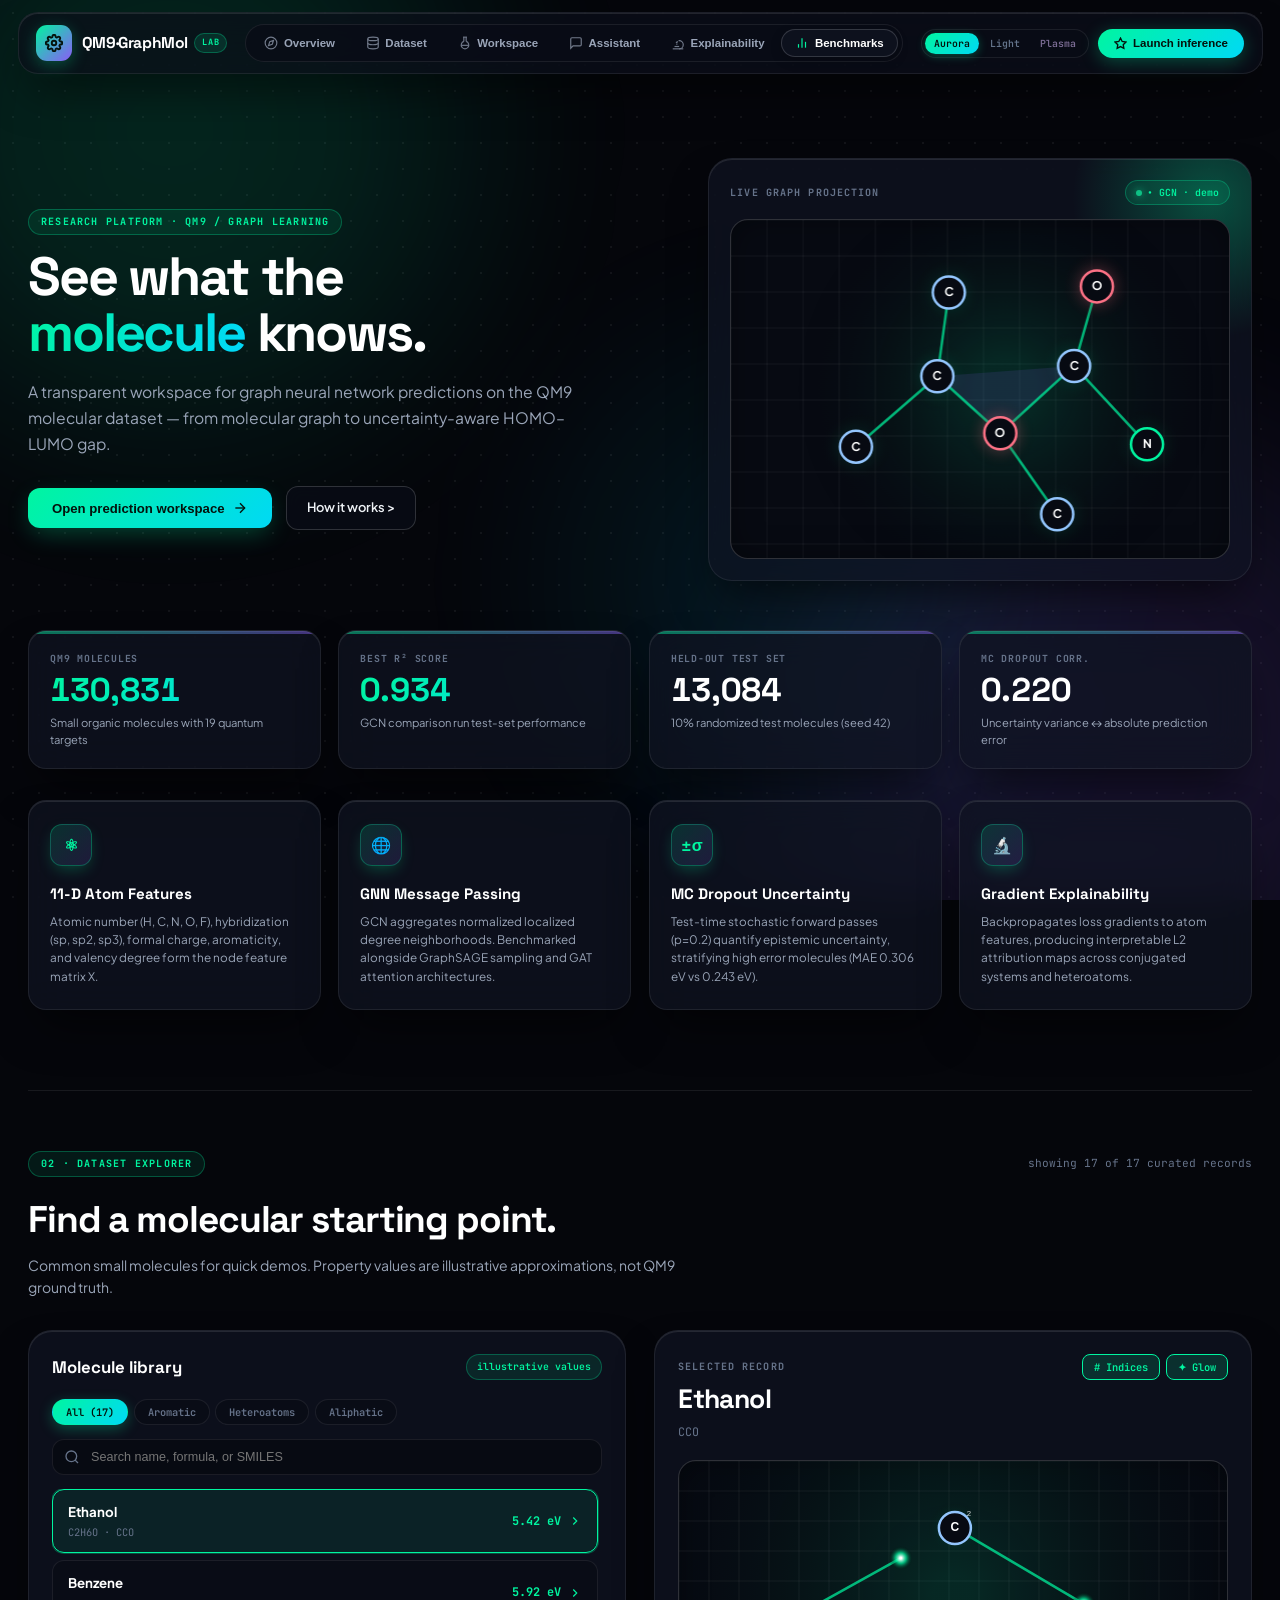
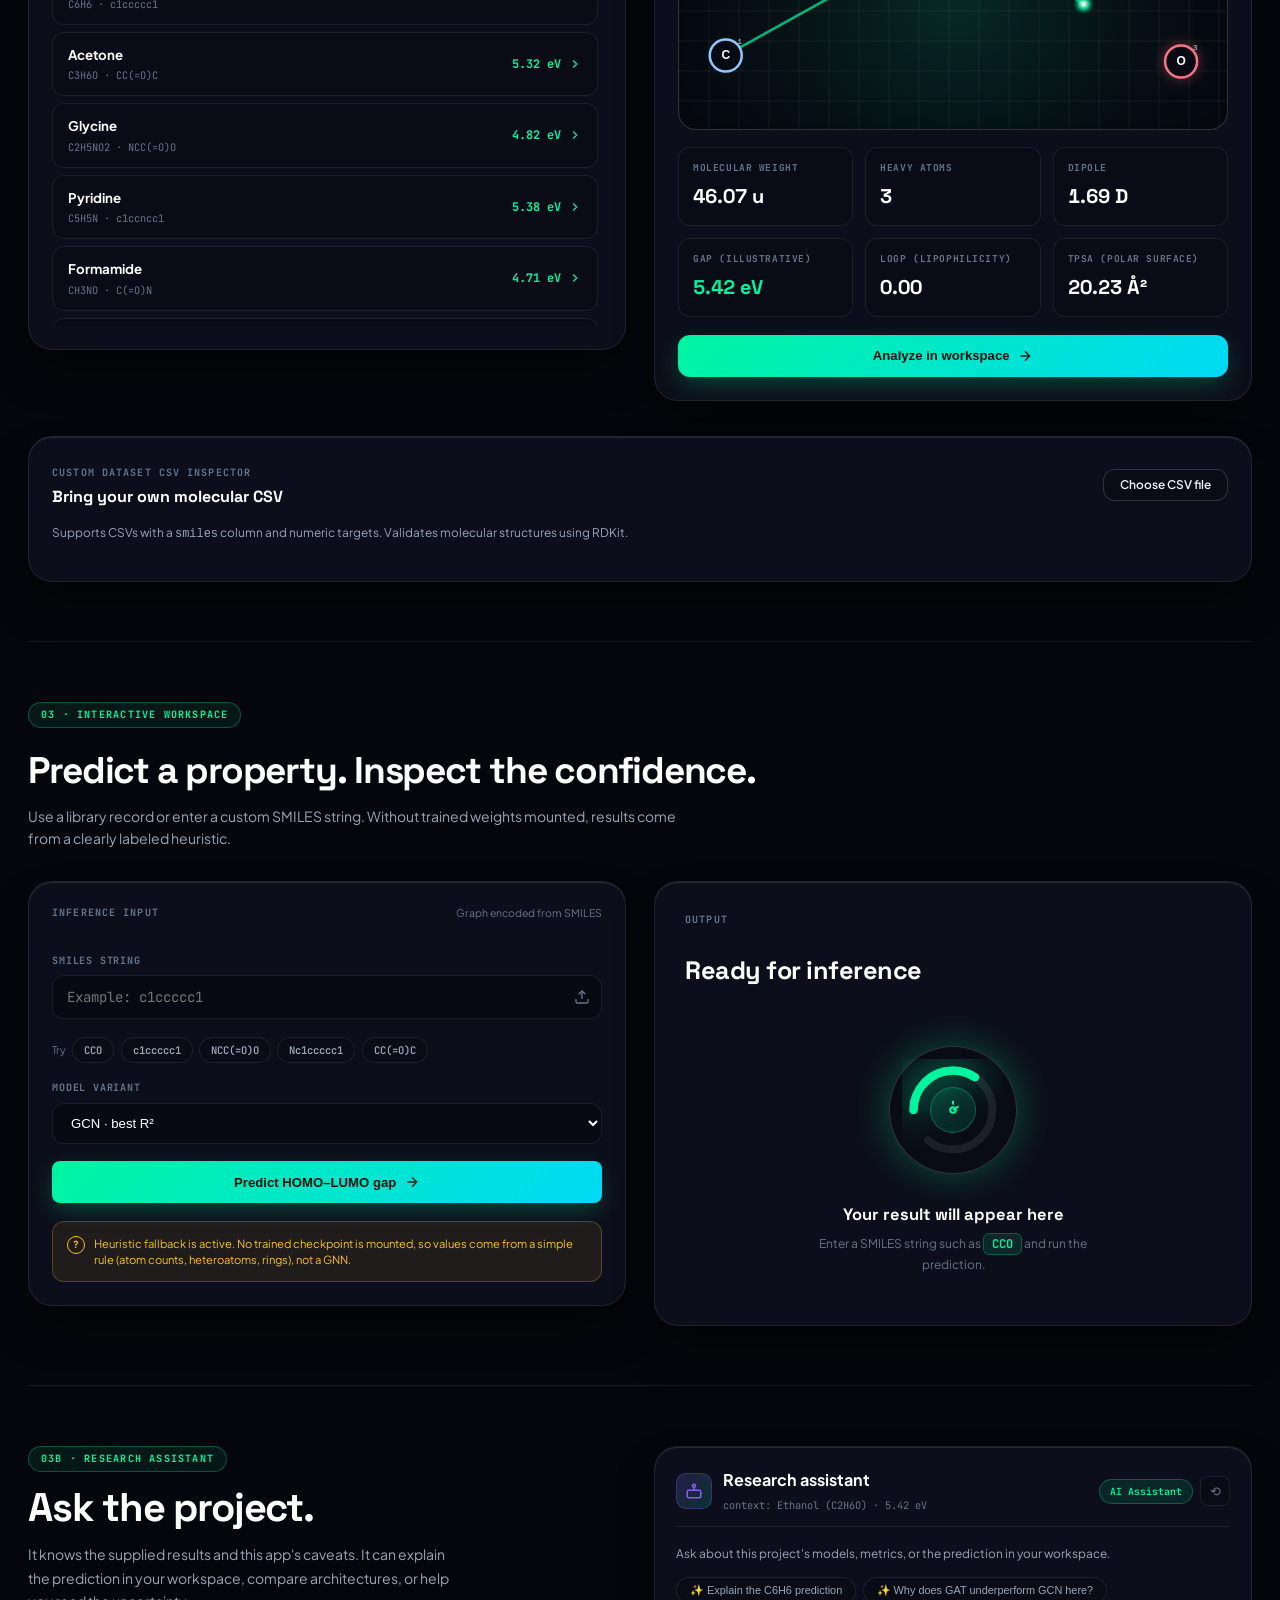
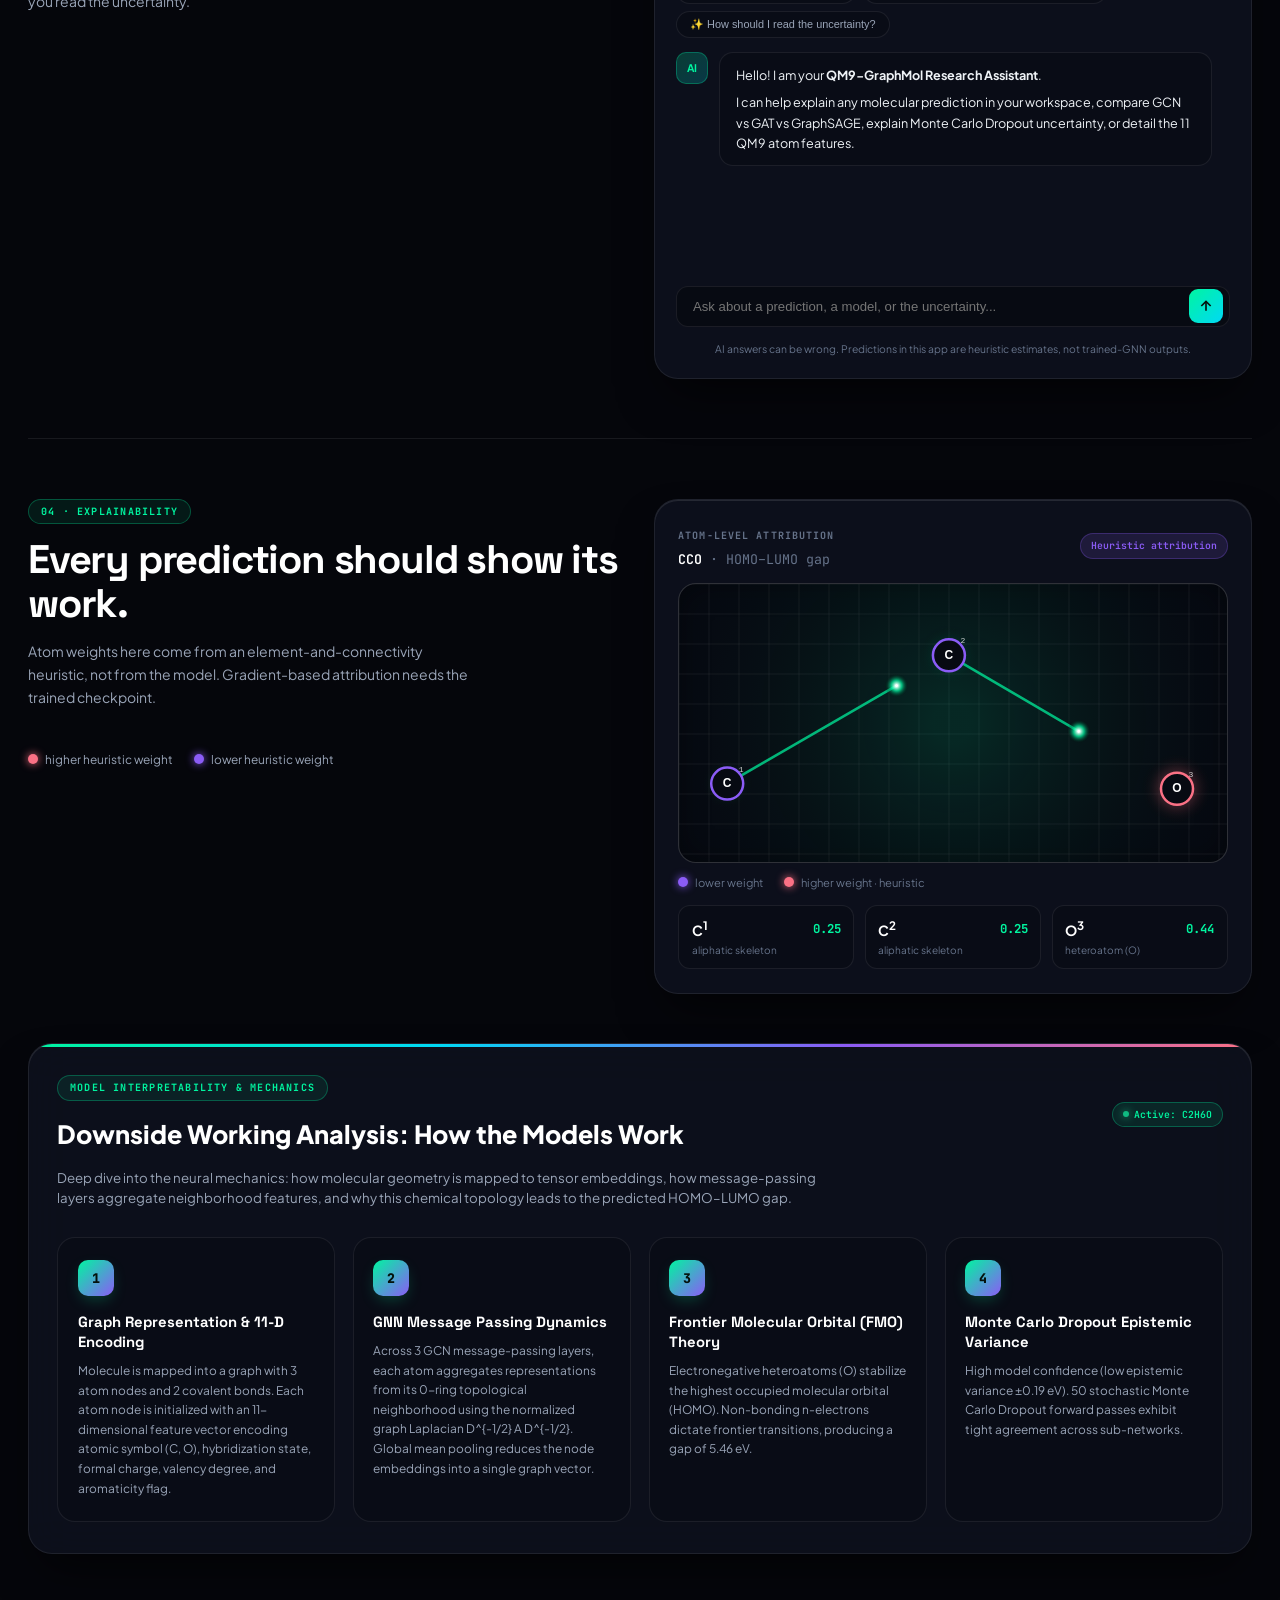
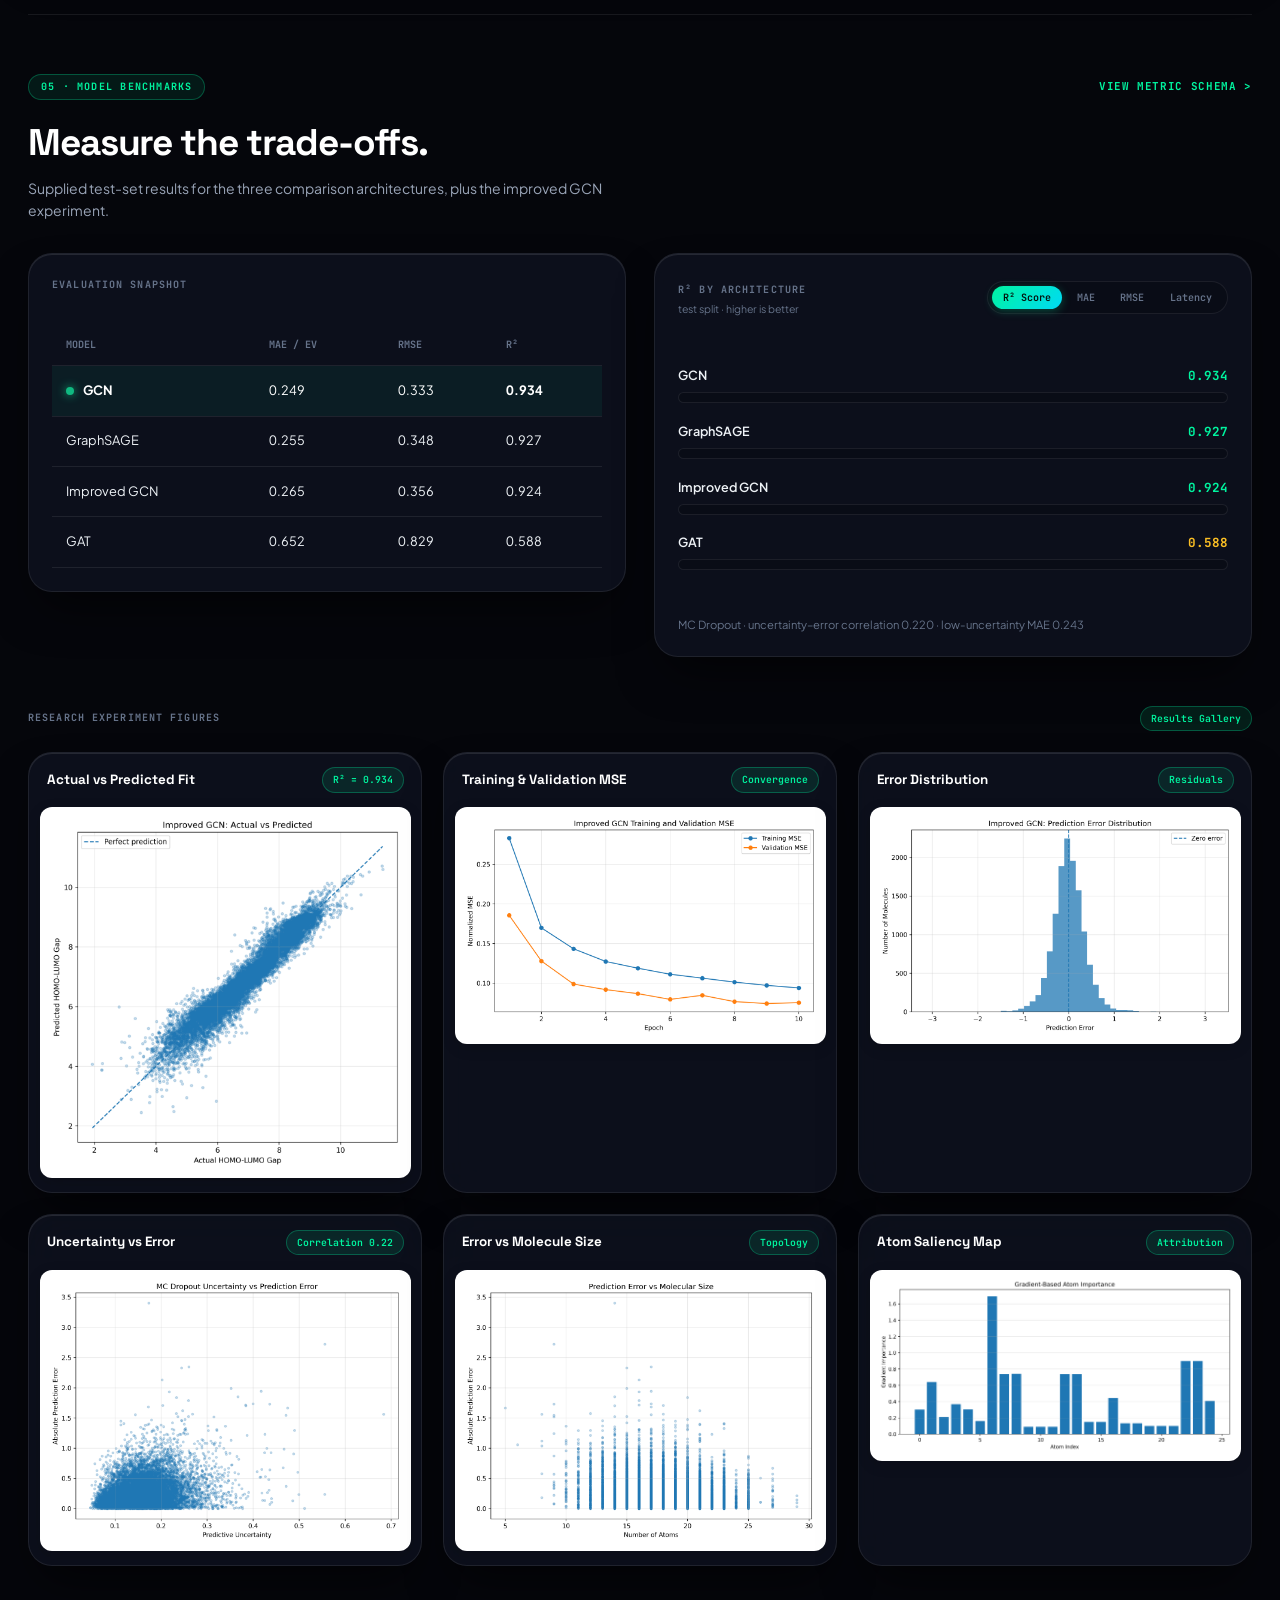
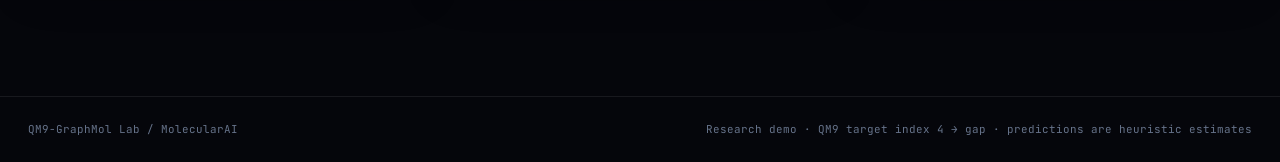
==== commit d1e264cb: "Restore design to Quantum Aurora layout (commit 3c40661)" ====
--- a/web/static/index.html
+++ b/web/static/index.html
@@ -7,7 +7,7 @@
   <title>QM9·GraphMol Lab — MolecularAI</title>
   <link rel="preconnect" href="https://fonts.googleapis.com">
   <link rel="preconnect" href="https://fonts.gstatic.com" crossorigin>
-  <link href="https://fonts.googleapis.com/css2?family=Inter:wght@400;500;600;700&family=JetBrains+Mono:wght@400;500;600&display=swap" rel="stylesheet">
+  <link href="https://fonts.googleapis.com/css2?family=JetBrains+Mono:wght@500;700&family=Plus+Jakarta+Sans:wght@400;500;600;700;800&family=Space+Grotesk:wght@500;600;700&display=swap" rel="stylesheet">
   <link rel="stylesheet" href="assets/app.css" />
 </head>
 <body>
--- a/web/static/assets/app.css
+++ b/web/static/assets/app.css
@@ -5,83 +5,84 @@
 
 :root,
 [data-theme="aurora"] {
-  --bg-dark: #0a0d14;
-  --bg-surface: rgba(14, 17, 28, 0.85);
-  --bg-card: rgba(17, 21, 35, 0.88);
-  --bg-card-hover: rgba(24, 30, 50, 0.92);
-  --bg-card-subtle: rgba(12, 15, 26, 0.82);
-  --bg-header: rgba(12, 15, 26, 0.88);
-  --bg-input: rgba(8, 10, 18, 0.9);
-
-  --border: rgba(255, 255, 255, 0.07);
-  --border-light: rgba(255, 255, 255, 0.12);
-  --border-specular: rgba(255, 255, 255, 0.10);
-  --border-focus: #2dd4bf;
-
-  --cyan: #2dd4bf;
-  --cyan-hover: #14b8a6;
-  --cyan-glow: rgba(45, 212, 191, 0.12);
-  --accent-2: #22d3ee;
+  --bg-dark: #05060b;
+  --bg-surface: rgba(14, 17, 28, 0.68);
+  --bg-card: rgba(16, 20, 34, 0.72);
+  --bg-card-hover: rgba(24, 30, 50, 0.85);
+  --bg-card-subtle: rgba(9, 12, 22, 0.78);
+  --bg-header: rgba(12, 15, 26, 0.72);
+  --bg-input: rgba(8, 10, 18, 0.85);
+
+  --border: rgba(255, 255, 255, 0.08);
+  --border-light: rgba(255, 255, 255, 0.16);
+  --border-specular: rgba(255, 255, 255, 0.14);
+  --border-focus: #00f5a0;
+
+  /* Primary Neon Bioluminescent Emerald-Mint + Electric Violet */
+  --cyan: #00f5a0;
+  --cyan-hover: #00d98b;
+  --cyan-glow: rgba(0, 245, 160, 0.28);
+  --accent-2: #00d9f5;
   --blue: #38bdf8;
-  --purple: #818cf8;
-  --purple-glow: rgba(129, 140, 248, 0.12);
-  --pink: #f472b6;
-  --pink-glow: rgba(244, 114, 182, 0.12);
+  --purple: #8b5cf6;
+  --purple-glow: rgba(139, 92, 246, 0.28);
+  --pink: #fb7185;
+  --pink-glow: rgba(251, 113, 133, 0.28);
   --emerald: #10b981;
-  --amber: #f59e0b;
-
-  --text-bright: #f1f5f9;
-  --text-main: #cbd5e1;
-  --text-muted: #94a3b8;
-  --text-dim: #64748b;
-  --cta-ink: #0f172a;
-
-  --orb-1: rgba(45, 212, 191, 0.04);
-  --orb-2: rgba(129, 140, 248, 0.04);
-  --orb-3: rgba(34, 211, 238, 0.03);
-  --dot-pattern: rgba(255, 255, 255, 0.025);
-
-  --shadow-card: 0 1px 3px rgba(0, 0, 0, 0.3), 0 1px 2px rgba(0, 0, 0, 0.2);
-  --shadow-hover: 0 4px 12px rgba(0, 0, 0, 0.4), 0 1px 3px rgba(0, 0, 0, 0.3);
+  --amber: #fbbf24;
+
+  --text-bright: #ffffff;
+  --text-main: #eef2f6;
+  --text-muted: #9aa5b8;
+  --text-dim: #66738a;
+  --cta-ink: #04120c;
+
+  --orb-1: rgba(0, 245, 160, 0.14);
+  --orb-2: rgba(139, 92, 246, 0.16);
+  --orb-3: rgba(0, 217, 245, 0.10);
+  --dot-pattern: rgba(255, 255, 255, 0.06);
+
+  --shadow-card: 0 24px 48px -14px rgba(0, 0, 0, 0.65), inset 0 1px 0 rgba(255, 255, 255, 0.10);
+  --shadow-hover: 0 28px 56px -12px rgba(0, 0, 0, 0.78), 0 0 28px rgba(0, 245, 160, 0.12), inset 0 1px 0 rgba(255, 255, 255, 0.18);
 
   --canvas-core: #070a12;
-  --canvas-grid: rgba(255, 255, 255, 0.04);
-  --canvas-text: #e2e8f0;
-
-  --font-display: 'Inter', -apple-system, BlinkMacSystemFont, 'Segoe UI', sans-serif;
-  --font-sans: 'Inter', -apple-system, BlinkMacSystemFont, 'Segoe UI', Roboto, sans-serif;
+  --canvas-grid: rgba(255, 255, 255, 0.045);
+  --canvas-text: #ffffff;
+
+  --font-display: 'Space Grotesk', 'Plus Jakarta Sans', sans-serif;
+  --font-sans: 'Plus Jakarta Sans', -apple-system, BlinkMacSystemFont, 'Segoe UI', Roboto, sans-serif;
   --font-mono: 'JetBrains Mono', 'Fira Code', Menlo, monospace;
 
-  --radius-xl: 10px;
-  --radius-lg: 8px;
-  --radius-md: 6px;
-  --radius-sm: 4px;
-}
-
-/* Quantum Daylight (Clean Light Theme) */
+  --radius-xl: 24px;
+  --radius-lg: 18px;
+  --radius-md: 12px;
+  --radius-sm: 8px;
+}
+
+/* Quantum Daylight (Architectural Porcelain Light Theme) */
 [data-theme="daylight"] {
-  --bg-dark: #f8fafc;
-  --bg-surface: rgba(255, 255, 255, 0.92);
-  --bg-card: rgba(255, 255, 255, 0.95);
+  --bg-dark: #f2f5fb;
+  --bg-surface: rgba(255, 255, 255, 0.85);
+  --bg-card: rgba(255, 255, 255, 0.90);
   --bg-card-hover: #ffffff;
-  --bg-card-subtle: #f1f5f9;
-  --bg-header: rgba(255, 255, 255, 0.90);
-  --bg-input: #f1f5f9;
-
-  --border: rgba(15, 23, 42, 0.08);
-  --border-light: rgba(15, 23, 42, 0.14);
+  --bg-card-subtle: #f7f9fd;
+  --bg-header: rgba(255, 255, 255, 0.82);
+  --bg-input: #f8fafc;
+
+  --border: rgba(15, 23, 42, 0.09);
+  --border-light: rgba(15, 23, 42, 0.16);
   --border-specular: rgba(255, 255, 255, 0.9);
-  --border-focus: #0d9488;
-
-  --cyan: #0d9488;
-  --cyan-hover: #0f766e;
-  --cyan-glow: rgba(13, 148, 136, 0.10);
-  --accent-2: #0891b2;
+  --border-focus: #059669;
+
+  --cyan: #059669;
+  --cyan-hover: #047857;
+  --cyan-glow: rgba(5, 150, 105, 0.22);
+  --accent-2: #4f46e5;
   --blue: #2563eb;
   --purple: #6366f1;
-  --purple-glow: rgba(99, 102, 241, 0.10);
+  --purple-glow: rgba(99, 102, 241, 0.22);
   --pink: #e11d48;
-  --pink-glow: rgba(225, 29, 72, 0.10);
+  --pink-glow: rgba(225, 29, 72, 0.22);
   --emerald: #059669;
   --amber: #d97706;
 
@@ -91,63 +92,63 @@
   --text-dim: #64748b;
   --cta-ink: #ffffff;
 
-  --orb-1: rgba(13, 148, 136, 0.04);
-  --orb-2: rgba(99, 102, 241, 0.04);
-  --orb-3: rgba(56, 189, 248, 0.03);
-  --dot-pattern: rgba(15, 23, 42, 0.03);
-
-  --shadow-card: 0 1px 3px rgba(15, 23, 42, 0.06), 0 1px 2px rgba(15, 23, 42, 0.04);
-  --shadow-hover: 0 4px 12px rgba(15, 23, 42, 0.08), 0 1px 3px rgba(15, 23, 42, 0.06);
+  --orb-1: rgba(16, 185, 129, 0.14);
+  --orb-2: rgba(99, 102, 241, 0.13);
+  --orb-3: rgba(56, 189, 248, 0.10);
+  --dot-pattern: rgba(15, 23, 42, 0.08);
+
+  --shadow-card: 0 12px 32px -8px rgba(15, 23, 42, 0.07), 0 2px 6px rgba(15, 23, 42, 0.03), inset 0 1px 0 #ffffff;
+  --shadow-hover: 0 20px 40px -10px rgba(15, 23, 42, 0.12), 0 0 20px rgba(5, 150, 105, 0.08), inset 0 1px 0 #ffffff;
 
   --canvas-core: #0f172a;
-  --canvas-grid: rgba(15, 23, 42, 0.05);
+  --canvas-grid: rgba(15, 23, 42, 0.06);
   --canvas-text: #ffffff;
 }
 
-/* Cyber Plasma (Dark Warm Theme) */
+/* Cyber Plasma (Deep Midnight Plum & Magenta-Gold Theme) */
 [data-theme="plasma"] {
-  --bg-dark: #0c0612;
-  --bg-surface: rgba(20, 11, 34, 0.88);
-  --bg-card: rgba(22, 13, 38, 0.88);
-  --bg-card-hover: rgba(33, 19, 56, 0.92);
-  --bg-card-subtle: rgba(14, 8, 24, 0.85);
-  --bg-header: rgba(16, 9, 28, 0.88);
-  --bg-input: rgba(11, 6, 20, 0.9);
-
-  --border: rgba(244, 63, 94, 0.08);
-  --border-light: rgba(192, 132, 252, 0.14);
-  --border-specular: rgba(255, 255, 255, 0.08);
-  --border-focus: #f472b6;
-
-  --cyan: #f472b6;
-  --cyan-hover: #ec4899;
-  --cyan-glow: rgba(244, 114, 182, 0.12);
-  --accent-2: #f59e0b;
+  --bg-dark: #08040e;
+  --bg-surface: rgba(20, 11, 34, 0.72);
+  --bg-card: rgba(22, 13, 38, 0.76);
+  --bg-card-hover: rgba(33, 19, 56, 0.88);
+  --bg-card-subtle: rgba(14, 8, 24, 0.82);
+  --bg-header: rgba(16, 9, 28, 0.78);
+  --bg-input: rgba(11, 6, 20, 0.88);
+
+  --border: rgba(244, 63, 94, 0.14);
+  --border-light: rgba(192, 132, 252, 0.28);
+  --border-specular: rgba(255, 255, 255, 0.12);
+  --border-focus: #ff4d8d;
+
+  --cyan: #ff4d8d;
+  --cyan-hover: #f43f5e;
+  --cyan-glow: rgba(255, 77, 141, 0.30);
+  --accent-2: #fbbf24;
   --blue: #c084fc;
-  --purple: #a78bfa;
-  --purple-glow: rgba(167, 139, 250, 0.12);
+  --purple: #a855f7;
+  --purple-glow: rgba(168, 85, 247, 0.30);
   --pink: #fb7185;
-  --pink-glow: rgba(251, 113, 133, 0.12);
+  --pink-glow: rgba(251, 113, 133, 0.30);
   --emerald: #34d399;
   --amber: #fbbf24;
 
-  --text-bright: #f5f3ff;
-  --text-main: #e2d9f3;
-  --text-muted: #a89bc0;
+  --text-bright: #ffffff;
+  --text-main: #f5effb;
+  --text-muted: #b8a9cc;
   --text-dim: #7b6c94;
-  --cta-ink: #1e1030;
-
-  --orb-1: rgba(244, 114, 182, 0.04);
-  --orb-2: rgba(167, 139, 250, 0.04);
-  --orb-3: rgba(251, 191, 36, 0.03);
-  --dot-pattern: rgba(255, 255, 255, 0.025);
-
-  --shadow-card: 0 1px 3px rgba(0, 0, 0, 0.4), 0 1px 2px rgba(0, 0, 0, 0.3);
-  --shadow-hover: 0 4px 12px rgba(0, 0, 0, 0.5), 0 1px 3px rgba(0, 0, 0, 0.3);
+  --cta-ink: #ffffff;
+
+  --orb-1: rgba(255, 77, 141, 0.16);
+  --orb-2: rgba(168, 85, 247, 0.18);
+  --orb-3: rgba(251, 191, 36, 0.09);
+  --dot-pattern: rgba(255, 255, 255, 0.06);
+
+  --shadow-card: 0 24px 48px -14px rgba(0, 0, 0, 0.72), inset 0 1px 0 rgba(255, 255, 255, 0.10);
+  --shadow-hover: 0 28px 56px -12px rgba(0, 0, 0, 0.85), 0 0 28px rgba(255, 77, 141, 0.16), inset 0 1px 0 rgba(255, 255, 255, 0.18);
 
   --canvas-core: #11081f;
-  --canvas-grid: rgba(192, 132, 252, 0.04);
-  --canvas-text: #e2e8f0;
+  --canvas-grid: rgba(192, 132, 252, 0.055);
+  --canvas-text: #ffffff;
 }
 
 /* ==========================================================================
@@ -215,9 +216,9 @@
 .aurora-orb {
   position: absolute;
   border-radius: 50%;
-  filter: blur(140px);
-  opacity: 0.5;
-  animation: orbFloat 30s ease-in-out infinite alternate;
+  filter: blur(110px);
+  opacity: 0.9;
+  animation: orbFloat 22s ease-in-out infinite alternate;
 }
 
 .aurora-orb.orb-1 {
@@ -269,10 +270,10 @@
   margin: 12px auto 0;
   padding: 0 1.25rem;
   height: 62px;
-  border-radius: 10px;
+  border-radius: 20px;
   background: var(--bg-header);
-  backdrop-filter: blur(16px) saturate(120%);
-  -webkit-backdrop-filter: blur(16px) saturate(120%);
+  backdrop-filter: blur(24px) saturate(160%);
+  -webkit-backdrop-filter: blur(24px) saturate(160%);
   border: 1px solid var(--border);
   box-shadow: var(--shadow-card);
   transition: all 0.3s ease;
@@ -288,26 +289,27 @@
 }
 
 .brand-icon {
-  width: 34px;
-  height: 34px;
-  border-radius: 8px;
-  background: var(--cyan);
+  width: 36px;
+  height: 36px;
+  border-radius: 11px;
+  background: linear-gradient(135deg, var(--cyan), var(--purple));
   display: flex;
   align-items: center;
   justify-content: center;
   color: var(--cta-ink);
+  box-shadow: 0 4px 16px var(--cyan-glow);
   transition: transform 0.25s ease;
 }
 
 .brand:hover .brand-icon {
-  transform: scale(1.03);
+  transform: rotate(18deg) scale(1.05);
 }
 
 .brand-name {
   font-family: var(--font-display);
-  font-size: 0.95rem;
-  font-weight: 600;
-  letter-spacing: -0.01em;
+  font-size: 1.12rem;
+  font-weight: 700;
+  letter-spacing: -0.025em;
   color: var(--text-bright);
   display: flex;
   align-items: center;
@@ -315,15 +317,15 @@
 }
 
 .brand-name span.lab-tag {
-  font-size: 0.6rem;
-  font-family: var(--font-mono);
-  font-weight: 500;
-  padding: 2px 6px;
-  border-radius: 4px;
-  background: rgba(45, 212, 191, 0.08);
+  font-size: 0.62rem;
+  font-family: var(--font-mono);
+  font-weight: 700;
+  padding: 2px 7px;
+  border-radius: 9999px;
+  background: rgba(0, 245, 160, 0.12);
   color: var(--cyan);
-  border: 1px solid var(--border);
-  letter-spacing: 0.06em;
+  border: 1px solid var(--cyan-glow);
+  letter-spacing: 0.08em;
 }
 
 /* Segmented Pill Navigation */
@@ -332,8 +334,8 @@
   align-items: center;
   gap: 0.2rem;
   background: var(--bg-card-subtle);
-  padding: 3px;
-  border-radius: 8px;
+  padding: 4px;
+  border-radius: 9999px;
   border: 1px solid var(--border);
 }
 
@@ -341,15 +343,15 @@
   display: flex;
   align-items: center;
   gap: 0.4rem;
-  padding: 6px 12px;
-  border-radius: 6px;
+  padding: 6px 13px;
+  border-radius: 9999px;
   color: var(--text-muted);
-  font-size: 0.8rem;
-  font-weight: 500;
+  font-size: 0.82rem;
+  font-weight: 600;
   background: transparent;
   border: 1px solid transparent;
   cursor: pointer;
-  transition: all 0.2s ease;
+  transition: all 0.22s cubic-bezier(0.22, 1, 0.36, 1);
   white-space: nowrap;
 }
 
@@ -371,7 +373,7 @@
   color: var(--text-bright);
   background: var(--bg-card);
   border-color: var(--border-light);
-  box-shadow: 0 1px 4px rgba(0, 0, 0, 0.15);
+  box-shadow: 0 4px 12px rgba(0, 0, 0, 0.18);
 }
 
 .nav-tab.active svg {
@@ -392,17 +394,17 @@
   align-items: center;
   background: var(--bg-card-subtle);
   border: 1px solid var(--border);
-  border-radius: 6px;
+  border-radius: 9999px;
   padding: 3px;
   gap: 2px;
 }
 
 .theme-btn {
   font-family: var(--font-mono);
-  font-size: 0.68rem;
-  font-weight: 500;
-  padding: 4px 8px;
-  border-radius: 4px;
+  font-size: 0.7rem;
+  font-weight: 600;
+  padding: 4px 9px;
+  border-radius: 9999px;
   background: transparent;
   border: none;
   color: var(--text-dim);
@@ -415,8 +417,9 @@
 }
 
 .theme-btn.active {
-  background: var(--cyan);
+  background: linear-gradient(135deg, var(--cyan), var(--accent-2));
   color: var(--cta-ink);
+  box-shadow: 0 2px 10px var(--cyan-glow);
 }
 
 .btn-launch {
@@ -424,20 +427,22 @@
   align-items: center;
   gap: 0.45rem;
   padding: 8px 16px;
-  border-radius: 6px;
-  background: var(--cyan);
+  border-radius: 9999px;
+  background: linear-gradient(135deg, var(--cyan) 0%, var(--accent-2) 100%);
   color: var(--cta-ink);
-  font-weight: 600;
+  font-weight: 700;
   font-size: 0.82rem;
   border: none;
   cursor: pointer;
-  transition: all 0.2s ease;
+  transition: all 0.25s cubic-bezier(0.22, 1, 0.36, 1);
+  box-shadow: 0 4px 18px var(--cyan-glow);
   white-space: nowrap;
 }
 
 .btn-launch:hover {
-  background: var(--cyan-hover);
-  transform: translateY(-1px);
+  transform: translateY(-2px);
+  box-shadow: 0 8px 26px var(--cyan-glow);
+  filter: brightness(1.06);
 }
 
 /* ==========================================================================
@@ -469,16 +474,17 @@
   display: inline-flex;
   align-items: center;
   gap: 0.5rem;
-  font-size: 0.7rem;
-  font-weight: 600;
-  font-family: var(--font-mono);
-  letter-spacing: 0.1em;
+  font-size: 0.72rem;
+  font-weight: 700;
+  font-family: var(--font-mono);
+  letter-spacing: 0.12em;
   text-transform: uppercase;
   color: var(--cyan);
-  background: transparent;
-  border: none;
-  padding: 0;
-  margin-bottom: 0.75rem;
+  background: rgba(0, 245, 160, 0.08);
+  border: 1px solid var(--cyan-glow);
+  padding: 4px 12px;
+  border-radius: 9999px;
+  margin-bottom: 1rem;
 }
 
 [data-theme="daylight"] .eyebrow {
@@ -491,16 +497,21 @@
 
 h1.hero-title {
   font-family: var(--font-display);
-  font-size: 3rem;
-  font-weight: 700;
-  line-height: 1.08;
-  letter-spacing: -0.03em;
+  font-size: 3.85rem;
+  font-weight: 700;
+  line-height: 1.05;
+  letter-spacing: -0.04em;
   color: var(--text-bright);
   margin-bottom: 1.25rem;
 }
 
 h1.hero-title span.cyan-text {
-  color: var(--cyan);
+  background: linear-gradient(120deg, var(--cyan) 0%, var(--accent-2) 50%, var(--purple) 100%);
+  background-size: 200% auto;
+  -webkit-background-clip: text;
+  background-clip: text;
+  -webkit-text-fill-color: transparent;
+  animation: textShimmer 6s linear infinite;
 }
 
 @keyframes textShimmer {
@@ -509,7 +520,7 @@
 }
 
 .hero-subtitle {
-  font-size: 1rem;
+  font-size: 1.12rem;
   color: var(--text-muted);
   max-width: 560px;
   line-height: 1.65;
@@ -518,25 +529,25 @@
 
 .section-display-title {
   font-family: var(--font-display);
-  font-size: 2.25rem;
-  font-weight: 700;
-  color: var(--text-bright);
-  line-height: 1.12;
-  letter-spacing: -0.02em;
-  margin-bottom: 0.75rem;
+  font-size: 2.85rem;
+  font-weight: 700;
+  color: var(--text-bright);
+  line-height: 1.1;
+  letter-spacing: -0.03em;
+  margin-bottom: 1rem;
 }
 
 .section-display-sub {
-  font-size: 0.95rem;
+  font-size: 1rem;
   color: var(--text-muted);
-  line-height: 1.6;
+  line-height: 1.65;
   max-width: 440px;
 }
 
 .card-sub-heading {
   font-family: var(--font-display);
-  font-size: 1.05rem;
-  font-weight: 600;
+  font-size: 1.15rem;
+  font-weight: 700;
   color: var(--text-bright);
 }
 
@@ -552,21 +563,23 @@
   display: inline-flex;
   align-items: center;
   gap: 0.55rem;
-  padding: 10px 20px;
+  padding: 12px 24px;
   border-radius: var(--radius-md);
-  background: var(--cyan);
+  background: linear-gradient(135deg, var(--cyan) 0%, var(--accent-2) 100%);
   color: var(--cta-ink);
-  font-weight: 600;
-  font-size: 0.88rem;
+  font-weight: 700;
+  font-size: 0.94rem;
   border: none;
   cursor: pointer;
-  transition: all 0.2s ease;
+  transition: all 0.25s cubic-bezier(0.22, 1, 0.36, 1);
+  box-shadow: 0 8px 24px -4px var(--cyan-glow);
   text-decoration: none;
 }
 
 .btn-primary:hover {
-  background: var(--cyan-hover);
-  transform: translateY(-1px);
+  transform: translateY(-2px);
+  box-shadow: 0 12px 30px -2px var(--cyan-glow);
+  filter: brightness(1.06);
 }
 
 .btn-analyze-ws {
@@ -580,21 +593,22 @@
   display: inline-flex;
   align-items: center;
   gap: 0.5rem;
-  padding: 10px 18px;
+  padding: 11px 20px;
   border-radius: var(--radius-md);
   background: var(--bg-card-subtle);
   color: var(--text-main);
-  font-weight: 500;
-  font-size: 0.88rem;
+  font-weight: 600;
+  font-size: 0.92rem;
   border: 1px solid var(--border-light);
   cursor: pointer;
   transition: all 0.2s ease;
   text-decoration: none;
+  backdrop-filter: blur(8px);
 }
 
 .btn-ghost:hover {
   background: var(--bg-card-hover);
-  border-color: var(--border-light);
+  border-color: var(--cyan);
   color: var(--text-bright);
   transform: translateY(-1px);
 }
@@ -638,10 +652,10 @@
   background: var(--bg-card);
   border: 1px solid var(--border);
   border-radius: var(--radius-xl);
-  backdrop-filter: blur(12px);
-  -webkit-backdrop-filter: blur(12px);
+  backdrop-filter: blur(22px) saturate(140%);
+  -webkit-backdrop-filter: blur(22px) saturate(140%);
   box-shadow: var(--shadow-card);
-  transition: transform 0.2s ease, border-color 0.2s ease, box-shadow 0.2s ease;
+  transition: transform 0.28s cubic-bezier(0.22, 1, 0.36, 1), border-color 0.25s ease, box-shadow 0.28s ease;
 }
 
 .projection-card {
@@ -651,7 +665,14 @@
 }
 
 .projection-card::before {
-  display: none;
+  content: '';
+  position: absolute;
+  top: -100px;
+  right: -100px;
+  width: 280px;
+  height: 280px;
+  background: radial-gradient(circle, var(--cyan-glow) 0%, transparent 70%);
+  pointer-events: none;
 }
 
 .card-header-bar {
@@ -666,8 +687,8 @@
 .card-header-title {
   font-size: 0.72rem;
   font-family: var(--font-mono);
-  font-weight: 600;
-  letter-spacing: 0.06em;
+  font-weight: 700;
+  letter-spacing: 0.11em;
   text-transform: uppercase;
   color: var(--text-dim);
 }
@@ -675,12 +696,12 @@
 .badge-tag {
   font-size: 0.7rem;
   font-family: var(--font-mono);
-  font-weight: 500;
-  padding: 3px 8px;
-  border-radius: 4px;
-  background: rgba(45, 212, 191, 0.08);
+  font-weight: 600;
+  padding: 4px 10px;
+  border-radius: 9999px;
+  background: rgba(0, 245, 160, 0.10);
   color: var(--cyan);
-  border: 1px solid var(--border);
+  border: 1px solid var(--cyan-glow);
   display: inline-flex;
   align-items: center;
   gap: 0.35rem;
@@ -692,18 +713,19 @@
   height: 6px;
   border-radius: 50%;
   background: var(--emerald);
+  box-shadow: 0 0 8px var(--emerald);
 }
 
 .badge-tag.gold {
-  background: rgba(245, 158, 11, 0.08);
+  background: rgba(251, 191, 36, 0.12);
   color: var(--amber);
-  border-color: rgba(245, 158, 11, 0.2);
+  border-color: rgba(251, 191, 36, 0.32);
 }
 
 .badge-tag.purple {
-  background: rgba(129, 140, 248, 0.08);
+  background: rgba(139, 92, 246, 0.14);
   color: var(--purple);
-  border-color: rgba(129, 140, 248, 0.2);
+  border-color: var(--purple-glow);
 }
 
 /* Canvas Viewport Styling */
@@ -715,6 +737,7 @@
   background: var(--canvas-core);
   border: 1px solid var(--border-light);
   overflow: hidden;
+  box-shadow: inset 0 0 30px rgba(0, 0, 0, 0.35);
 }
 
 .canvas-container canvas,
@@ -746,8 +769,9 @@
   padding: 1.4rem 1.5rem;
   position: relative;
   overflow: hidden;
+  backdrop-filter: blur(18px);
   box-shadow: var(--shadow-card);
-  transition: transform 0.2s ease, border-color 0.2s ease, box-shadow 0.2s ease;
+  transition: transform 0.25s cubic-bezier(0.22, 1, 0.36, 1), border-color 0.25s ease, box-shadow 0.25s ease;
 }
 
 .metric-card::after {
@@ -756,14 +780,14 @@
   top: 0;
   left: 0;
   right: 0;
-  height: 2px;
-  background: var(--cyan);
-  opacity: 0.5;
-  transition: opacity 0.2s ease;
+  height: 3px;
+  background: linear-gradient(90deg, var(--cyan), var(--purple));
+  opacity: 0.45;
+  transition: opacity 0.25s ease;
 }
 
 .metric-card:hover {
-  transform: translateY(-2px);
+  transform: translateY(-4px);
   border-color: var(--border-light);
   box-shadow: var(--shadow-hover);
 }
@@ -775,27 +799,28 @@
 .metric-card .metric-label {
   font-size: 0.7rem;
   font-family: var(--font-mono);
-  font-weight: 600;
+  font-weight: 700;
   color: var(--text-dim);
   text-transform: uppercase;
-  letter-spacing: 0.06em;
+  letter-spacing: 0.08em;
   margin-bottom: 0.6rem;
 }
 
 .metric-card .metric-val {
   font-family: var(--font-display);
-  font-size: 2rem;
-  font-weight: 600;
-  line-height: 1.1;
+  font-size: 2.35rem;
+  font-weight: 700;
+  line-height: 1;
   font-variant-numeric: tabular-nums;
   color: var(--text-bright);
   margin-bottom: 0.45rem;
 }
 
 .metric-card .metric-val.cyan {
-  color: var(--cyan);
-  background: none;
-  -webkit-text-fill-color: initial;
+  background: linear-gradient(135deg, var(--cyan), var(--accent-2));
+  -webkit-background-clip: text;
+  background-clip: text;
+  -webkit-text-fill-color: transparent;
 }
 
 .metric-card .metric-desc {
@@ -815,40 +840,42 @@
   background: var(--bg-card);
   border: 1px solid var(--border);
   border-radius: var(--radius-lg);
-  padding: 1.5rem 1.4rem;
+  padding: 1.65rem 1.5rem;
   display: flex;
   flex-direction: column;
+  backdrop-filter: blur(18px);
   box-shadow: var(--shadow-card);
-  transition: transform 0.2s ease, border-color 0.2s ease, box-shadow 0.2s ease;
+  transition: transform 0.25s cubic-bezier(0.22, 1, 0.36, 1), border-color 0.25s ease, box-shadow 0.25s ease;
 }
 
 .feature-box:hover {
-  transform: translateY(-2px);
-  border-color: var(--border-light);
+  transform: translateY(-4px);
+  border-color: var(--cyan-glow);
   box-shadow: var(--shadow-hover);
 }
 
 .feature-box-icon {
-  width: 36px;
-  height: 36px;
-  border-radius: 8px;
-  background: rgba(45, 212, 191, 0.08);
-  border: 1px solid var(--border);
+  width: 42px;
+  height: 42px;
+  border-radius: 12px;
+  background: linear-gradient(135deg, rgba(0, 245, 160, 0.15), rgba(139, 92, 246, 0.15));
+  border: 1px solid var(--cyan-glow);
   color: var(--cyan);
   display: flex;
   align-items: center;
   justify-content: center;
-  font-size: 1rem;
-  font-weight: 600;
-  margin-bottom: 1rem;
+  font-size: 1.15rem;
+  font-weight: 700;
+  margin-bottom: 1.1rem;
+  box-shadow: 0 6px 16px -4px var(--cyan-glow);
 }
 
 .feature-box h3 {
   font-family: var(--font-display);
-  font-size: 1rem;
-  font-weight: 600;
-  color: var(--text-bright);
-  margin-bottom: 0.5rem;
+  font-size: 1.08rem;
+  font-weight: 700;
+  color: var(--text-bright);
+  margin-bottom: 0.55rem;
 }
 
 .feature-box p {
@@ -867,15 +894,15 @@
 
 .section-header h1 {
   font-family: var(--font-display);
-  font-size: 2.15rem;
-  font-weight: 600;
-  color: var(--text-bright);
-  letter-spacing: -0.02em;
+  font-size: 2.65rem;
+  font-weight: 700;
+  color: var(--text-bright);
+  letter-spacing: -0.03em;
   margin-bottom: 0.5rem;
 }
 
 .section-header p {
-  font-size: 0.95rem;
+  font-size: 1rem;
   color: var(--text-muted);
   max-width: 650px;
 }
@@ -892,7 +919,7 @@
    ========================================================================== */
 
 .molecule-library-card {
-  padding: 1.5rem;
+  padding: 1.65rem;
   display: flex;
   flex-direction: column;
   max-height: 620px;
@@ -907,8 +934,8 @@
 
 .library-title {
   font-family: var(--font-display);
-  font-size: 1.05rem;
-  font-weight: 600;
+  font-size: 1.2rem;
+  font-weight: 700;
   color: var(--text-bright);
 }
 
@@ -923,25 +950,26 @@
 .cat-pill {
   font-size: 0.74rem;
   font-family: var(--font-mono);
-  font-weight: 500;
-  padding: 4px 10px;
-  border-radius: 6px;
+  font-weight: 600;
+  padding: 5px 13px;
+  border-radius: 9999px;
   background: var(--bg-card-subtle);
   color: var(--text-dim);
   border: 1px solid var(--border);
   cursor: pointer;
-  transition: all 0.2s ease;
+  transition: all 0.2s cubic-bezier(0.22, 1, 0.36, 1);
 }
 
 .cat-pill:hover {
   color: var(--text-bright);
-  border-color: var(--border-light);
+  border-color: var(--cyan-glow);
 }
 
 .cat-pill.active {
-  background: var(--cyan);
+  background: linear-gradient(135deg, var(--cyan), var(--accent-2));
   color: var(--cta-ink);
   border-color: transparent;
+  box-shadow: 0 4px 14px var(--cyan-glow);
 }
 
 .search-box {
@@ -954,15 +982,16 @@
   background: var(--bg-input);
   border: 1px solid var(--border);
   border-radius: var(--radius-md);
-  padding: 9px 14px 9px 36px;
-  color: var(--text-bright);
-  font-size: 0.88rem;
+  padding: 10px 14px 10px 38px;
+  color: var(--text-bright);
+  font-size: 0.9rem;
   outline: none;
-  transition: border-color 0.2s;
+  transition: border-color 0.2s, box-shadow 0.2s;
 }
 
 .search-box input:focus {
   border-color: var(--cyan);
+  box-shadow: 0 0 0 3px var(--cyan-glow);
 }
 
 .search-icon {
@@ -986,45 +1015,47 @@
   display: flex;
   align-items: center;
   justify-content: space-between;
-  padding: 0.8rem 1rem;
+  padding: 0.85rem 1.05rem;
   border-radius: var(--radius-md);
   background: var(--bg-card-subtle);
   border: 1px solid var(--border);
   cursor: pointer;
-  transition: all 0.18s ease;
+  transition: all 0.2s ease;
 }
 
 .molecule-item:hover {
   background: var(--bg-card-hover);
   border-color: var(--border-light);
+  transform: translateX(3px);
 }
 
 .molecule-item.selected {
-  background: rgba(45, 212, 191, 0.06);
+  background: rgba(0, 245, 160, 0.08);
   border-color: var(--cyan);
+  box-shadow: 0 0 0 1px var(--cyan-glow);
 }
 
 [data-theme="daylight"] .molecule-item.selected {
-  background: rgba(13, 148, 136, 0.06);
+  background: rgba(5, 150, 105, 0.08);
 }
 
 .mol-name {
-  font-weight: 600;
-  color: var(--text-bright);
-  font-size: 0.9rem;
+  font-weight: 700;
+  color: var(--text-bright);
+  font-size: 0.95rem;
   margin-bottom: 2px;
 }
 
 .mol-sub {
-  font-size: 0.72rem;
+  font-size: 0.74rem;
   font-family: var(--font-mono);
   color: var(--text-dim);
 }
 
 .mol-gap-badge {
-  font-size: 0.82rem;
-  font-family: var(--font-mono);
-  font-weight: 600;
+  font-size: 0.85rem;
+  font-family: var(--font-mono);
+  font-weight: 700;
   color: var(--cyan);
   display: flex;
   align-items: center;
@@ -1033,7 +1064,7 @@
 
 /* Selected Record Panel */
 .record-panel {
-  padding: 1.5rem;
+  padding: 1.65rem;
   display: flex;
   flex-direction: column;
   gap: 1.25rem;
@@ -1049,29 +1080,29 @@
 
 .record-title h2 {
   font-family: var(--font-display);
-  font-size: 1.5rem;
+  font-size: 1.9rem;
+  font-weight: 700;
+  color: var(--text-bright);
+  letter-spacing: -0.02em;
+}
+
+.record-title span.smiles {
+  font-family: var(--font-mono);
+  font-size: 0.84rem;
+  color: var(--text-dim);
+}
+
+.canvas-settings-bar {
+  display: flex;
+  align-items: center;
+  gap: 0.45rem;
+}
+
+.setting-toggle-btn {
+  font-size: 0.74rem;
+  font-family: var(--font-mono);
   font-weight: 600;
-  color: var(--text-bright);
-  letter-spacing: -0.01em;
-}
-
-.record-title span.smiles {
-  font-family: var(--font-mono);
-  font-size: 0.82rem;
-  color: var(--text-dim);
-}
-
-.canvas-settings-bar {
-  display: flex;
-  align-items: center;
-  gap: 0.45rem;
-}
-
-.setting-toggle-btn {
-  font-size: 0.72rem;
-  font-family: var(--font-mono);
-  font-weight: 500;
-  padding: 4px 10px;
+  padding: 5px 11px;
   border-radius: var(--radius-sm);
   background: var(--bg-card-subtle);
   border: 1px solid var(--border);
@@ -1081,12 +1112,12 @@
 }
 
 .setting-toggle-btn:hover {
-  border-color: var(--border-light);
+  border-color: var(--cyan);
   color: var(--text-bright);
 }
 
 .setting-toggle-btn.active {
-  background: rgba(45, 212, 191, 0.1);
+  background: rgba(0, 245, 160, 0.14);
   color: var(--cyan);
   border-color: var(--cyan);
 }
@@ -1107,28 +1138,29 @@
   background: var(--bg-card-subtle);
   border: 1px solid var(--border);
   border-radius: var(--radius-md);
-  padding: 0.85rem 0.95rem;
-  transition: border-color 0.2s ease;
+  padding: 0.95rem 1rem;
+  transition: transform 0.2s ease, border-color 0.2s ease;
 }
 
 .stat-box:hover {
+  transform: translateY(-2px);
   border-color: var(--border-light);
 }
 
 .stat-box-label {
   font-size: 0.68rem;
   font-family: var(--font-mono);
-  font-weight: 600;
+  font-weight: 700;
   color: var(--text-dim);
   text-transform: uppercase;
-  letter-spacing: 0.05em;
+  letter-spacing: 0.06em;
   margin-bottom: 0.35rem;
 }
 
 .stat-box-val {
   font-family: var(--font-display);
-  font-size: 1.25rem;
-  font-weight: 600;
+  font-size: 1.42rem;
+  font-weight: 700;
   font-variant-numeric: tabular-nums;
   color: var(--text-bright);
 }
@@ -1139,7 +1171,7 @@
 
 .csv-inspector-card {
   margin-top: 2.5rem;
-  padding: 1.5rem;
+  padding: 1.65rem;
 }
 
 /* ==========================================================================
@@ -1162,10 +1194,10 @@
 .form-label {
   font-size: 0.72rem;
   font-family: var(--font-mono);
-  font-weight: 600;
+  font-weight: 700;
   color: var(--text-dim);
   text-transform: uppercase;
-  letter-spacing: 0.06em;
+  letter-spacing: 0.08em;
 }
 
 .smiles-input-wrap {
@@ -1179,16 +1211,17 @@
   background: var(--bg-input);
   border: 1px solid var(--border);
   border-radius: var(--radius-md);
-  padding: 10px 42px 10px 14px;
-  color: var(--text-bright);
-  font-family: var(--font-mono);
-  font-size: 0.95rem;
+  padding: 12px 44px 12px 14px;
+  color: var(--text-bright);
+  font-family: var(--font-mono);
+  font-size: 1rem;
   outline: none;
-  transition: border-color 0.2s;
+  transition: border-color 0.2s, box-shadow 0.2s;
 }
 
 .smiles-input-wrap input:focus {
   border-color: var(--cyan);
+  box-shadow: 0 0 0 3px var(--cyan-glow);
 }
 
 .input-action-btn {
@@ -1216,22 +1249,23 @@
 }
 
 .chip {
-  font-size: 0.74rem;
-  font-family: var(--font-mono);
-  font-weight: 500;
-  padding: 4px 10px;
-  border-radius: 6px;
+  font-size: 0.75rem;
+  font-family: var(--font-mono);
+  font-weight: 600;
+  padding: 5px 11px;
+  border-radius: 9999px;
   background: var(--bg-card-subtle);
   color: var(--text-muted);
   border: 1px solid var(--border);
   cursor: pointer;
-  transition: all 0.15s ease;
+  transition: all 0.18s ease;
 }
 
 .chip:hover {
-  background: var(--bg-card-hover);
-  color: var(--text-bright);
-  border-color: var(--border-light);
+  background: rgba(0, 245, 160, 0.12);
+  color: var(--cyan);
+  border-color: var(--cyan);
+  transform: translateY(-1px);
 }
 
 select.model-select {
@@ -1239,9 +1273,9 @@
   background: var(--bg-input);
   border: 1px solid var(--border);
   border-radius: var(--radius-md);
-  padding: 10px 14px;
-  color: var(--text-bright);
-  font-size: 0.9rem;
+  padding: 11px 14px;
+  color: var(--text-bright);
+  font-size: 0.94rem;
   font-weight: 500;
   outline: none;
   cursor: pointer;
@@ -1253,10 +1287,10 @@
 }
 
 .heuristic-notice {
-  background: rgba(245, 158, 11, 0.06);
-  border: 1px solid rgba(245, 158, 11, 0.2);
+  background: rgba(251, 191, 36, 0.08);
+  border: 1px solid rgba(251, 191, 36, 0.25);
   border-radius: var(--radius-md);
-  padding: 0.85rem 1rem;
+  padding: 0.9rem 1rem;
   font-size: 0.8rem;
   color: var(--amber);
   line-height: 1.5;
@@ -1266,7 +1300,7 @@
 }
 
 [data-theme="daylight"] .heuristic-notice {
-  background: rgba(217, 119, 6, 0.06);
+  background: rgba(217, 119, 6, 0.08);
   color: #b45309;
 }
 
@@ -1279,14 +1313,14 @@
   align-items: center;
   justify-content: center;
   font-size: 0.7rem;
-  font-weight: 600;
+  font-weight: 700;
   flex-shrink: 0;
   margin-top: 1px;
 }
 
 /* Workspace Output Card */
 .workspace-output-card {
-  padding: 1.5rem;
+  padding: 1.65rem;
   display: flex;
   flex-direction: column;
   min-height: 430px;
@@ -1309,54 +1343,56 @@
 
 .output-ready-title {
   font-family: var(--font-display);
-  font-size: 1.45rem;
-  font-weight: 600;
-  color: var(--text-bright);
-  letter-spacing: -0.01em;
-  margin: 0.65rem 0 2rem 0;
+  font-size: 1.8rem;
+  font-weight: 700;
+  color: var(--text-bright);
+  letter-spacing: -0.02em;
+  margin: 0.65rem 0 2.25rem 0;
   align-self: flex-start;
 }
 
 .speed-gauge-wrap {
   position: relative;
-  width: 120px;
-  height: 120px;
+  width: 128px;
+  height: 128px;
   display: flex;
   align-items: center;
   justify-content: center;
-  margin: 1.5rem auto 1.75rem auto;
+  margin: 1.75rem auto 2rem auto;
   border-radius: 50%;
   background: var(--bg-card-subtle);
-  border: 1px solid var(--border);
+  border: 1px solid var(--border-light);
+  box-shadow: 0 0 36px var(--cyan-glow);
 }
 
 .gauge-svg {
-  width: 96px;
-  height: 96px;
+  width: 102px;
+  height: 102px;
   transform: rotate(-90deg);
 }
 
 .gauge-bg {
   fill: none;
   stroke: var(--border);
-  stroke-width: 2.5;
+  stroke-width: 2.8;
   stroke-linecap: round;
 }
 
 .gauge-val {
   fill: none;
   stroke: var(--cyan);
-  stroke-width: 2.5;
+  stroke-width: 3;
   stroke-linecap: round;
+  filter: drop-shadow(0 0 6px var(--cyan));
 }
 
 .gauge-center-needle {
   position: absolute;
-  width: 42px;
-  height: 42px;
+  width: 46px;
+  height: 46px;
   border-radius: 50%;
-  background: rgba(45, 212, 191, 0.08);
-  border: 1px solid var(--border);
+  background: rgba(0, 245, 160, 0.12);
+  border: 1px solid var(--cyan-glow);
   display: flex;
   align-items: center;
   justify-content: center;
@@ -1364,14 +1400,14 @@
 
 .empty-headline {
   font-family: var(--font-display);
-  font-size: 1.05rem;
-  font-weight: 600;
+  font-size: 1.18rem;
+  font-weight: 700;
   color: var(--text-bright);
   margin-bottom: 0.5rem;
 }
 
 .empty-sub {
-  font-size: 0.84rem;
+  font-size: 0.86rem;
   color: var(--text-dim);
   max-width: 320px;
   line-height: 1.6;
@@ -1381,18 +1417,18 @@
 .cyan-code {
   font-family: var(--font-mono);
   color: var(--cyan);
-  background: rgba(45, 212, 191, 0.08);
-  padding: 2px 7px;
-  border-radius: 4px;
-  border: 1px solid var(--border);
-  font-weight: 500;
+  background: rgba(0, 245, 160, 0.10);
+  padding: 2px 8px;
+  border-radius: 6px;
+  border: 1px solid var(--cyan-glow);
+  font-weight: 600;
   cursor: pointer;
   transition: all 0.15s ease;
 }
 
 .cyan-code:hover {
-  background: var(--bg-card-hover);
-  border-color: var(--border-light);
+  background: var(--cyan);
+  color: var(--cta-ink);
 }
 
 .output-title-bar {
@@ -1404,8 +1440,8 @@
 
 .output-title-bar h2 {
   font-family: var(--font-display);
-  font-size: 1.35rem;
-  font-weight: 600;
+  font-size: 1.55rem;
+  font-weight: 700;
   color: var(--text-bright);
 }
 
@@ -1423,17 +1459,16 @@
 .stat-item .stat-label {
   font-size: 0.68rem;
   font-family: var(--font-mono);
-  font-weight: 600;
+  font-weight: 700;
   color: var(--text-dim);
   text-transform: uppercase;
-  letter-spacing: 0.05em;
   margin-bottom: 0.4rem;
 }
 
 .stat-item .stat-value {
   font-family: var(--font-display);
-  font-size: 1.75rem;
-  font-weight: 600;
+  font-size: 2.05rem;
+  font-weight: 700;
   line-height: 1;
   font-variant-numeric: tabular-nums;
 }
@@ -1447,8 +1482,8 @@
 }
 
 .stat-item .stat-value.status-badge {
-  font-size: 1rem;
-  font-weight: 600;
+  font-size: 1.15rem;
+  font-weight: 700;
   color: var(--emerald);
   text-transform: lowercase;
   margin-top: 0.3rem;
@@ -1473,30 +1508,30 @@
 }
 
 .track-bar {
-  height: 8px;
+  height: 9px;
   width: 100%;
   background: var(--border);
-  border-radius: 4px;
+  border-radius: 9999px;
   position: relative;
 }
 
 .track-fill {
   position: absolute;
   height: 100%;
-  background: var(--cyan);
-  border-radius: 4px;
+  background: linear-gradient(90deg, var(--purple), var(--cyan));
+  border-radius: 9999px;
 }
 
 .track-marker {
   position: absolute;
   top: 50%;
   transform: translate(-50%, -50%);
-  width: 14px;
-  height: 14px;
+  width: 18px;
+  height: 18px;
   border-radius: 50%;
-  background: var(--text-bright);
-  box-shadow: 0 1px 3px rgba(0, 0, 0, 0.4);
-  border: 2px solid var(--cyan);
+  background: var(--cyan);
+  box-shadow: 0 0 14px var(--cyan);
+  border: 3px solid var(--bg-dark);
 }
 
 .output-footnote {
@@ -1532,11 +1567,11 @@
 }
 
 .assistant-icon-box {
-  width: 34px;
-  height: 34px;
-  border-radius: 8px;
-  background: rgba(129, 140, 248, 0.1);
-  border: 1px solid var(--border);
+  width: 36px;
+  height: 36px;
+  border-radius: 10px;
+  background: linear-gradient(135deg, rgba(139, 92, 246, 0.2), rgba(0, 245, 160, 0.15));
+  border: 1px solid var(--purple-glow);
   color: var(--purple);
   display: flex;
   align-items: center;
@@ -1571,7 +1606,7 @@
 
 .btn-icon:hover {
   color: var(--cyan);
-  border-color: var(--border-light);
+  border-color: var(--cyan);
 }
 
 .prompt-chips-row {
@@ -1582,21 +1617,21 @@
 }
 
 .prompt-chip {
-  padding: 5px 11px;
-  border-radius: 6px;
+  padding: 6px 13px;
+  border-radius: 9999px;
   background: var(--bg-card-subtle);
   border: 1px solid var(--border);
   color: var(--text-muted);
-  font-size: 0.76rem;
+  font-size: 0.78rem;
   font-weight: 500;
   cursor: pointer;
-  transition: all 0.15s ease;
+  transition: all 0.2s ease;
 }
 
 .prompt-chip:hover {
-  background: var(--bg-card-hover);
-  color: var(--text-bright);
-  border-color: var(--border-light);
+  background: rgba(0, 245, 160, 0.12);
+  color: var(--cyan);
+  border-color: var(--cyan);
 }
 
 .chat-history {
@@ -1614,42 +1649,42 @@
 }
 
 .chat-avatar {
-  width: 30px;
-  height: 30px;
-  border-radius: 6px;
+  width: 32px;
+  height: 32px;
+  border-radius: 10px;
   display: flex;
   align-items: center;
   justify-content: center;
-  font-weight: 600;
-  font-size: 0.72rem;
+  font-weight: 700;
+  font-size: 0.75rem;
   flex-shrink: 0;
 }
 
 .chat-msg.assistant .chat-avatar {
-  background: rgba(45, 212, 191, 0.1);
+  background: linear-gradient(135deg, rgba(0, 245, 160, 0.2), rgba(0, 217, 245, 0.2));
   color: var(--cyan);
-  border: 1px solid var(--border);
+  border: 1px solid var(--cyan-glow);
 }
 
 .chat-msg.user .chat-avatar {
-  background: rgba(129, 140, 248, 0.1);
+  background: rgba(139, 92, 246, 0.18);
   color: var(--purple);
-  border: 1px solid var(--border);
+  border: 1px solid var(--purple-glow);
 }
 
 .chat-bubble {
   background: var(--bg-card-subtle);
   border: 1px solid var(--border);
-  border-radius: 8px;
-  padding: 0.85rem 1.05rem;
+  border-radius: 14px;
+  padding: 0.9rem 1.15rem;
   max-width: 90%;
   line-height: 1.6;
-  font-size: 0.88rem;
+  font-size: 0.9rem;
 }
 
 .chat-msg.user .chat-bubble {
-  background: rgba(129, 140, 248, 0.06);
-  border-color: var(--border);
+  background: rgba(139, 92, 246, 0.10);
+  border-color: var(--purple-glow);
 }
 
 .chat-bubble p {
@@ -1662,9 +1697,9 @@
 
 .chat-bubble code {
   font-family: var(--font-mono);
-  background: rgba(255, 255, 255, 0.06);
-  padding: 2px 5px;
-  border-radius: 3px;
+  background: rgba(0, 245, 160, 0.10);
+  padding: 2px 6px;
+  border-radius: 4px;
   font-size: 0.85em;
   color: var(--cyan);
 }
@@ -1680,40 +1715,42 @@
   background: var(--bg-input);
   border: 1px solid var(--border);
   border-radius: var(--radius-md);
-  padding: 10px 48px 10px 14px;
-  color: var(--text-bright);
-  font-size: 0.9rem;
+  padding: 12px 52px 12px 16px;
+  color: var(--text-bright);
+  font-size: 0.94rem;
   outline: none;
-  transition: border-color 0.2s;
+  transition: border-color 0.2s, box-shadow 0.2s;
 }
 
 .chat-input-bar input:focus {
   border-color: var(--cyan);
+  box-shadow: 0 0 0 3px var(--cyan-glow);
 }
 
 .btn-send {
   position: absolute;
-  right: 6px;
-  width: 32px;
-  height: 32px;
-  border-radius: 6px;
-  background: var(--cyan);
+  right: 7px;
+  width: 34px;
+  height: 34px;
+  border-radius: 9px;
+  background: linear-gradient(135deg, var(--cyan), var(--accent-2));
   border: none;
   color: var(--cta-ink);
   cursor: pointer;
   display: flex;
   align-items: center;
   justify-content: center;
-  transition: background 0.15s ease;
+  transition: transform 0.15s ease, box-shadow 0.15s ease;
 }
 
 .btn-send:hover {
-  background: var(--cyan-hover);
+  transform: scale(1.06);
+  box-shadow: 0 0 14px var(--cyan-glow);
 }
 
 .assistant-disclaimer {
   text-align: center;
-  font-size: 0.72rem;
+  font-size: 0.74rem;
   color: var(--text-dim);
 }
 
@@ -1725,7 +1762,7 @@
   display: flex;
   align-items: center;
   gap: 1.5rem;
-  font-size: 0.82rem;
+  font-size: 0.85rem;
   color: var(--text-muted);
 }
 
@@ -1733,14 +1770,14 @@
   display: flex;
   align-items: center;
   gap: 1.5rem;
-  font-size: 0.78rem;
+  font-size: 0.8rem;
   color: var(--text-dim);
   margin-top: 0.75rem;
 }
 
 .legend-dot {
-  width: 8px;
-  height: 8px;
+  width: 10px;
+  height: 10px;
   border-radius: 50%;
   display: inline-block;
   margin-right: 5px;
@@ -1748,10 +1785,12 @@
 
 .legend-dot.high {
   background: var(--pink);
+  box-shadow: 0 0 8px var(--pink);
 }
 
 .legend-dot.low {
   background: var(--purple);
+  box-shadow: 0 0 8px var(--purple);
 }
 
 .atom-weights-grid {
@@ -1765,11 +1804,12 @@
   border: 1px solid var(--border);
   border-radius: var(--radius-md);
   padding: 0.75rem 0.9rem;
-  transition: border-color 0.18s ease;
+  transition: transform 0.18s ease, border-color 0.18s ease;
 }
 
 .atom-weight-card:hover {
-  border-color: var(--border-light);
+  transform: translateY(-2px);
+  border-color: var(--cyan-glow);
 }
 
 .atom-weight-header {
@@ -1780,15 +1820,15 @@
 }
 
 .atom-label-name {
-  font-weight: 600;
-  font-size: 0.92rem;
+  font-weight: 700;
+  font-size: 1rem;
   color: var(--text-bright);
 }
 
 .atom-weight-score {
   font-family: var(--font-mono);
-  font-weight: 600;
-  font-size: 0.85rem;
+  font-weight: 700;
+  font-size: 0.88rem;
   color: var(--cyan);
 }
 
@@ -1803,9 +1843,10 @@
   background: var(--bg-card);
   border: 1px solid var(--border);
   border-radius: var(--radius-xl);
-  padding: 2rem 1.75rem;
+  padding: 2.25rem 2rem;
   position: relative;
   overflow: hidden;
+  backdrop-filter: blur(22px);
   box-shadow: var(--shadow-card);
 }
 
@@ -1815,9 +1856,8 @@
   top: 0;
   left: 0;
   right: 0;
-  height: 2px;
-  background: var(--cyan);
-  opacity: 0.6;
+  height: 3px;
+  background: linear-gradient(90deg, var(--cyan), var(--accent-2), var(--purple), var(--pink));
 }
 
 .working-analysis-grid {
@@ -1830,48 +1870,50 @@
   background: var(--bg-card-subtle);
   border: 1px solid var(--border);
   border-radius: var(--radius-lg);
-  padding: 1.4rem 1.3rem;
+  padding: 1.6rem 1.4rem;
   position: relative;
-  transition: border-color 0.2s ease;
+  transition: transform 0.25s cubic-bezier(0.22, 1, 0.36, 1), border-color 0.25s ease, box-shadow 0.25s ease;
 }
 
 .working-card:hover {
-  border-color: var(--border-light);
+  transform: translateY(-4px);
+  border-color: var(--cyan);
+  box-shadow: var(--shadow-hover);
 }
 
 .working-card-icon {
-  width: 34px;
-  height: 34px;
-  border-radius: 8px;
-  background: rgba(45, 212, 191, 0.08);
-  border: 1px solid var(--border);
-  color: var(--cyan);
+  width: 36px;
+  height: 36px;
+  border-radius: 10px;
+  background: linear-gradient(135deg, var(--cyan), var(--purple));
+  color: var(--cta-ink);
   display: flex;
   align-items: center;
   justify-content: center;
   font-family: var(--font-mono);
-  font-weight: 600;
-  font-size: 0.88rem;
-  margin-bottom: 0.9rem;
+  font-weight: 800;
+  font-size: 0.95rem;
+  margin-bottom: 1.1rem;
+  box-shadow: 0 6px 16px -4px var(--cyan-glow);
 }
 
 .working-card h3 {
   font-family: var(--font-display);
-  font-size: 0.98rem;
-  font-weight: 600;
-  color: var(--text-bright);
-  margin-bottom: 0.5rem;
+  font-size: 1.06rem;
+  font-weight: 700;
+  color: var(--text-bright);
+  margin-bottom: 0.65rem;
   line-height: 1.35;
 }
 
 .working-card p {
-  font-size: 0.84rem;
+  font-size: 0.85rem;
   color: var(--text-muted);
-  line-height: 1.6;
+  line-height: 1.65;
 }
 
 .badge-tag.pulse {
-  animation: none;
+  animation: pulse-border 2.5s infinite ease-in-out;
 }
 
 @keyframes pulse-border {
@@ -1896,55 +1938,55 @@
 table.benchmark-table th {
   font-size: 0.72rem;
   font-family: var(--font-mono);
-  font-weight: 600;
+  font-weight: 700;
   color: var(--text-dim);
   text-transform: uppercase;
-  letter-spacing: 0.05em;
-  padding: 0.85rem 1rem;
+  padding: 0.9rem 1rem;
   border-bottom: 1px solid var(--border);
 }
 
 table.benchmark-table td {
-  padding: 0.95rem 1rem;
+  padding: 1.05rem 1rem;
   border-bottom: 1px solid var(--border);
-  font-size: 0.88rem;
+  font-size: 0.92rem;
   font-variant-numeric: tabular-nums;
 }
 
 table.benchmark-table tr.best-row td {
-  background: rgba(45, 212, 191, 0.05);
+  background: rgba(0, 245, 160, 0.06);
   color: var(--text-bright);
 }
 
 .status-indicator-green {
-  width: 7px;
-  height: 7px;
+  width: 8px;
+  height: 8px;
   border-radius: 50%;
   background: var(--emerald);
   display: inline-block;
   margin-right: 7px;
+  box-shadow: 0 0 10px var(--emerald);
 }
 
 .graph-metric-pills {
   display: flex;
   gap: 0.25rem;
   background: var(--bg-card-subtle);
-  padding: 3px;
-  border-radius: 6px;
+  padding: 4px;
+  border-radius: 9999px;
   border: 1px solid var(--border);
 }
 
 .metric-pill {
   font-size: 0.72rem;
   font-family: var(--font-mono);
-  font-weight: 500;
-  padding: 4px 10px;
-  border-radius: 4px;
+  font-weight: 600;
+  padding: 5px 11px;
+  border-radius: 9999px;
   background: transparent;
   color: var(--text-dim);
   border: none;
   cursor: pointer;
-  transition: all 0.18s ease;
+  transition: all 0.2s cubic-bezier(0.22, 1, 0.36, 1);
 }
 
 .metric-pill:hover {
@@ -1952,14 +1994,15 @@
 }
 
 .metric-pill.active {
-  background: var(--cyan);
+  background: linear-gradient(135deg, var(--cyan), var(--accent-2));
   color: var(--cta-ink);
+  box-shadow: 0 2px 10px var(--cyan-glow);
 }
 
 .r2-bars-wrap {
   display: flex;
   flex-direction: column;
-  gap: 1.25rem;
+  gap: 1.35rem;
 }
 
 .r2-bar-item {
@@ -1972,14 +2015,14 @@
   display: flex;
   align-items: center;
   justify-content: space-between;
-  font-size: 0.85rem;
-  font-weight: 500;
+  font-size: 0.9rem;
+  font-weight: 600;
 }
 
 .r2-bar-track {
-  height: 8px;
+  height: 11px;
   background: var(--bg-card-subtle);
-  border-radius: 4px;
+  border-radius: 9999px;
   overflow: hidden;
   position: relative;
   border: 1px solid var(--border);
@@ -1987,8 +2030,9 @@
 
 .r2-bar-fill {
   height: 100%;
-  border-radius: 4px;
-  background: var(--cyan);
+  border-radius: 9999px;
+  background: linear-gradient(90deg, var(--cyan), var(--accent-2));
+  box-shadow: 0 0 16px var(--cyan-glow);
   position: relative;
   overflow: hidden;
   width: 0%;
@@ -1996,15 +2040,34 @@
 }
 
 .r2-bar-fill.gold {
-  background: #f59e0b;
+  background: linear-gradient(90deg, #f59e0b, #fbbf24);
+  box-shadow: 0 0 16px rgba(245, 158, 11, 0.45);
 }
 
 .r2-bar-fill.emerald {
-  background: #10b981;
+  background: linear-gradient(90deg, #059669, #10b981);
+  box-shadow: 0 0 16px rgba(16, 185, 129, 0.45);
 }
 
 .r2-bar-fill.purple {
-  background: #818cf8;
+  background: linear-gradient(90deg, #7c3aed, #a855f7);
+  box-shadow: 0 0 16px rgba(168, 85, 247, 0.45);
+}
+
+.r2-bar-fill::after {
+  content: '';
+  position: absolute;
+  top: 0;
+  left: -100%;
+  width: 50%;
+  height: 100%;
+  background: linear-gradient(90deg, transparent, rgba(255, 255, 255, 0.85), transparent);
+  animation: barLaserGlide 2.4s infinite ease-in-out;
+}
+
+@keyframes barLaserGlide {
+  0% { left: -50%; }
+  60%, 100% { left: 150%; }
 }
 
 /* Interactive Canvas Controls */
@@ -2027,9 +2090,9 @@
 .ctrl-btn {
   font-size: 0.72rem;
   font-family: var(--font-mono);
-  font-weight: 500;
-  padding: 4px 9px;
-  border-radius: 4px;
+  font-weight: 600;
+  padding: 5px 10px;
+  border-radius: 9999px;
   background: var(--bg-card-subtle);
   border: 1px solid var(--border);
   color: var(--text-dim);
@@ -2038,14 +2101,15 @@
 }
 
 .ctrl-btn:hover {
-  border-color: var(--border-light);
+  border-color: var(--cyan);
   color: var(--text-bright);
 }
 
 .ctrl-btn.active {
-  background: rgba(45, 212, 191, 0.12);
+  background: rgba(0, 245, 160, 0.16);
   border-color: var(--cyan);
   color: var(--cyan);
+  box-shadow: 0 0 12px var(--cyan-glow);
 }
 
 .canvas-hint-pill {
@@ -2054,12 +2118,13 @@
   right: 12px;
   font-size: 0.68rem;
   font-family: var(--font-mono);
-  color: var(--text-muted);
-  background: rgba(10, 13, 20, 0.85);
-  padding: 3px 8px;
-  border-radius: 4px;
+  color: rgba(255, 255, 255, 0.72);
+  background: rgba(6, 9, 16, 0.78);
+  padding: 4px 10px;
+  border-radius: 9999px;
   pointer-events: none;
-  border: 1px solid var(--border);
+  backdrop-filter: blur(6px);
+  border: 1px solid rgba(255, 255, 255, 0.12);
 }
 
 /* ==========================================================================
@@ -2069,8 +2134,8 @@
 .modal-overlay {
   position: fixed;
   inset: 0;
-  background: rgba(5, 7, 12, 0.8);
-  backdrop-filter: blur(8px);
+  background: rgba(4, 6, 12, 0.85);
+  backdrop-filter: blur(14px);
   z-index: 9999;
   display: flex;
   align-items: center;
@@ -2080,11 +2145,11 @@
 
 .modal-card {
   background: var(--bg-card);
-  border: 1px solid var(--border-light);
+  border: 1px solid var(--cyan-glow);
   border-radius: var(--radius-xl);
   width: 100%;
   max-width: 940px;
-  box-shadow: 0 20px 50px rgba(0, 0, 0, 0.6);
+  box-shadow: 0 30px 70px rgba(0, 0, 0, 0.75), 0 0 40px var(--cyan-glow);
   display: flex;
   flex-direction: column;
   overflow: hidden;
@@ -2092,7 +2157,7 @@
 }
 
 @keyframes modalScale {
-  from { opacity: 0; transform: scale(0.97); }
+  from { opacity: 0; transform: scale(0.95); }
   to { opacity: 1; transform: scale(1); }
 }
 
@@ -2100,7 +2165,7 @@
   display: flex;
   align-items: center;
   justify-content: space-between;
-  padding: 1.15rem 1.5rem;
+  padding: 1.25rem 1.75rem;
   border-bottom: 1px solid var(--border);
   flex-wrap: wrap;
   gap: 0.75rem;
@@ -2127,10 +2192,10 @@
   display: flex;
   align-items: center;
   justify-content: space-between;
-  padding: 0.9rem 1.5rem;
+  padding: 1rem 1.75rem;
   border-top: 1px solid var(--border);
   font-family: var(--font-mono);
-  font-size: 0.82rem;
+  font-size: 0.84rem;
   color: var(--text-dim);
 }
 
@@ -2151,11 +2216,13 @@
 }
 
 .plot-card:hover {
+  transform: translateY(-4px);
   border-color: var(--border-light);
+  box-shadow: var(--shadow-hover);
 }
 
 .plot-card-head {
-  padding: 1rem 1.25rem;
+  padding: 1.05rem 1.25rem;
   display: flex;
   align-items: center;
   justify-content: space-between;
@@ -2163,8 +2230,8 @@
 
 .plot-card-head h4 {
   font-family: var(--font-display);
-  font-size: 0.92rem;
-  font-weight: 600;
+  font-size: 0.96rem;
+  font-weight: 700;
   color: var(--text-bright);
 }
 
@@ -2174,9 +2241,9 @@
   height: auto;
   display: block;
   background: #ffffff;
-  border-radius: 6px;
+  border-radius: 12px;
   padding: 6px;
-  box-shadow: 0 1px 4px rgba(0, 0, 0, 0.1);
+  box-shadow: 0 4px 14px rgba(0, 0, 0, 0.15);
 }
 
 /* ==========================================================================
